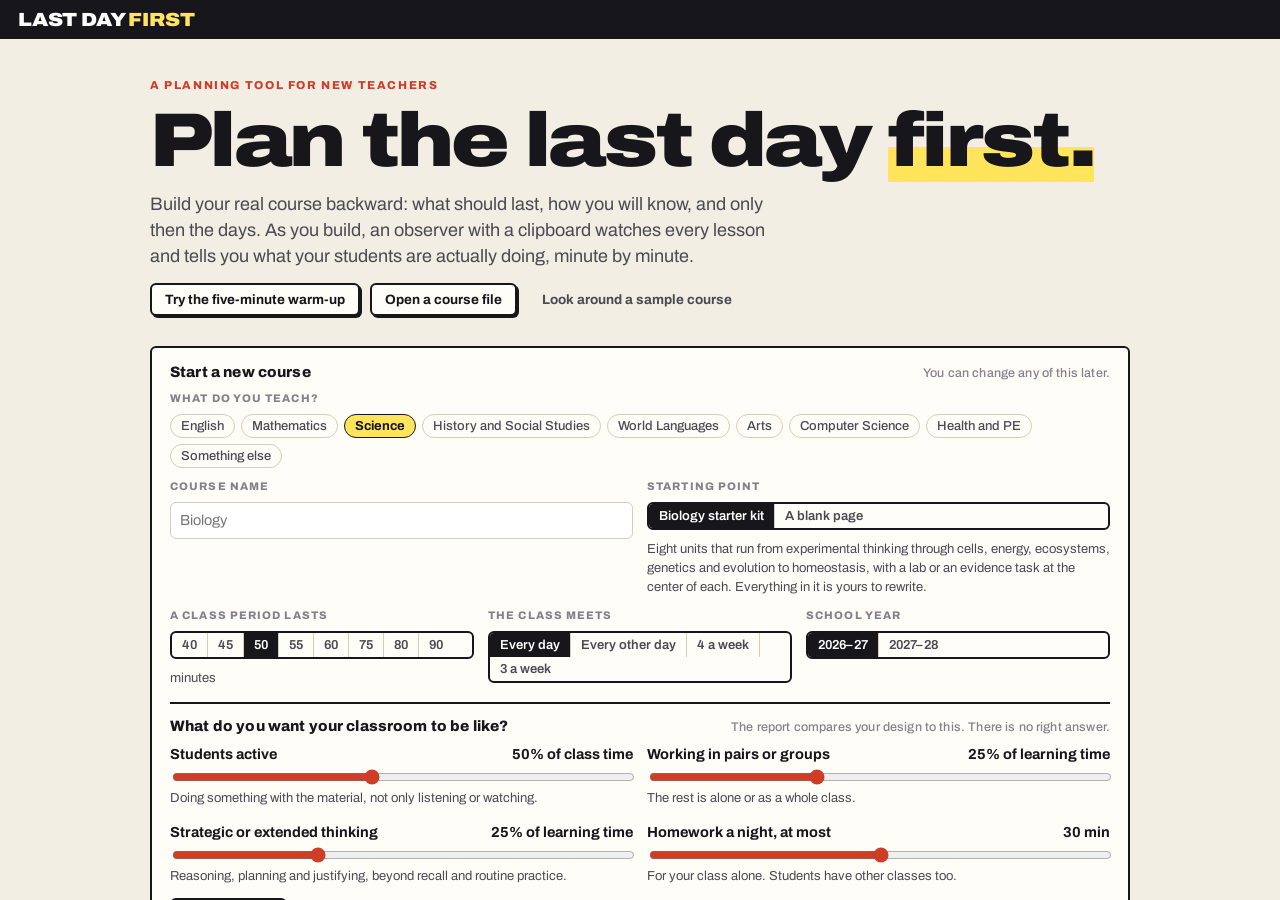
==== docs/index.html @ c1f0e1fc "Last Day First: a backward-design planning tool with a live classroom observer Eight chapters build " ====
<!doctype html>
<html lang="en">
<head>
<meta charset="utf-8">
<meta name="viewport" content="width=device-width,initial-scale=1">
<title>Last Day First</title>
<meta name="description" content="Design a course backward and watch a simulated class live through it. A planning tool for new teachers.">
<link rel="preconnect" href="https://fonts.googleapis.com">
<link rel="preconnect" href="https://fonts.gstatic.com" crossorigin>
<link rel="stylesheet" href="https://fonts.googleapis.com/css2?family=Archivo:wdth,wght@62..125,400..900&family=Caveat:wght@500;700&display=swap">
<style>
/* Look: a teacher's desk. Cream paper, black ink, a red pen for the mentor and for problems, a yellow highlighter for what is selected.
   The label borrows the heavy rules of a food label. Activity colors are fixed everywhere (see FAMILIES in 10-codes.js). */
:root {
  --paper: #f3eee3; --card: #fffdf8; --sunk: #e9e2d3; --ink: #17171b; --ink2: #4b4a52; --ink3: #85818a; --line: #d6cdbb; --line2: #17171b;
  --red: #cf3d27; --hi: #ffe45c; --good: #2e7d4f; --warn: #a86a00; --bad: #c2331f; --blue: #2d62ad;
  --f-ui: 'Archivo', 'Helvetica Neue', Arial, sans-serif; --f-hand: 'Caveat', 'Segoe Print', 'Comic Sans MS', cursive;
  --shadow: 0 1px 0 rgba(23, 23, 27, .08), 0 10px 30px rgba(23, 23, 27, .10); --r: 6px;
  color-scheme: light;
}
* { box-sizing: border-box }
html, body { height: 100%; margin: 0 }
body { background: var(--paper); color: var(--ink); font: 400 14.5px/1.45 var(--f-ui); -webkit-font-smoothing: antialiased; overflow: hidden }
button { font: inherit; color: inherit; background: none; border: 0; padding: 0; cursor: pointer; text-align: inherit }
input, textarea, select { font: inherit; color: inherit }
h1, h2, h3, h4, p { margin: 0 }
[hidden] { display: none !important }
:focus-visible { outline: 2.5px solid var(--blue); outline-offset: 2px }
::selection { background: var(--hi) }

/* ---------- shell ---------- */
.app { height: 100%; display: grid; grid-template-rows: auto auto minmax(0, 1fr) }
.top { display: flex; align-items: center; gap: 16px; padding: 10px 18px; background: var(--ink); color: #fff }
.word { font: 900 19px/1 var(--f-ui); font-stretch: 112%; letter-spacing: -.01em; text-transform: uppercase; white-space: nowrap }
.word i { font-style: normal; color: var(--hi) }
.top .title { flex: 1; min-width: 0; font: 600 15px var(--f-ui); background: transparent; border: 0; color: #fff; border-bottom: 1.5px dashed rgba(255, 255, 255, .35); padding: 3px 2px }
.top .title:focus { outline: none; border-bottom-color: var(--hi) }
.top .btn { border-color: rgba(255, 255, 255, .55); color: #fff; background: transparent; box-shadow: none }
.top .btn:hover { background: rgba(255, 255, 255, .14) }
.nav { display: flex; gap: 0; padding: 0 12px; background: var(--card); border-bottom: 2px solid var(--line2); overflow-x: auto; scrollbar-width: none }
.nav::-webkit-scrollbar { display: none }
.nav button { display: flex; align-items: center; gap: 8px; padding: 10px 14px 9px; font: 700 13px var(--f-ui); letter-spacing: .02em; color: var(--ink2); border-bottom: 4px solid transparent; white-space: nowrap }
.nav button:hover { color: var(--ink) }
.nav button[aria-current="true"] { color: var(--ink); border-bottom-color: var(--red) }
.nav .n { width: 22px; height: 22px; border-radius: 50%; display: grid; place-items: center; font: 800 11.5px var(--f-ui); border: 2px solid var(--ink3); color: var(--ink3) }
.nav .some .n { border-color: var(--warn); color: var(--warn) }
.nav .done .n { border-color: var(--good); background: var(--good); color: #fff }
.nav .cnt { min-width: 18px; height: 18px; padding: 0 5px; border-radius: 9px; background: var(--red); color: #fff; font: 800 11px/18px var(--f-ui); text-align: center }
.body { display: grid; grid-template-columns: minmax(0, 1fr) 320px; min-height: 0 }
.body.wide { grid-template-columns: minmax(0, 1fr) }
.main { overflow-y: auto; padding: 22px 26px 60px; min-width: 0 }
.side { overflow-y: auto; border-left: 2px solid var(--line2); background: var(--card); padding: 18px 18px 40px; display: grid; gap: 18px; align-content: start }

/* ---------- pieces every workspace uses ---------- */
.ws { display: grid; gap: 20px; max-width: 1180px }
.ws-head { display: grid; gap: 4px }
.ws-head h1 { font: 900 30px/1.05 var(--f-ui); font-stretch: 110%; letter-spacing: -.02em }
.ws-head p { color: var(--ink2); max-width: 70ch; font-size: 15px }
.eyebrow { font: 800 11.5px var(--f-ui); letter-spacing: .14em; text-transform: uppercase; color: var(--red) }
.panel { background: var(--card); border: 2px solid var(--line2); border-radius: var(--r); padding: 16px 18px; display: grid; gap: 12px; align-content: start; min-width: 0 }
.panel > h2, .sec-h { font: 800 15px var(--f-ui); letter-spacing: .01em; display: flex; align-items: baseline; justify-content: space-between; gap: 10px }
.panel > h2 small, .sec-h small { font: 500 12.5px var(--f-ui); color: var(--ink3) }
.card { background: var(--card); border: 1.5px solid var(--line); border-radius: var(--r); padding: 12px 14px; display: grid; gap: 8px; min-width: 0 }
.card.sel { border-color: var(--line2); box-shadow: 4px 4px 0 var(--hi) }
.row { display: flex; align-items: center; gap: 10px; min-width: 0 }
.row.between { justify-content: space-between }
.row.wrap { flex-wrap: wrap }
.grow { flex: 1; min-width: 0 }
.grid2 { display: grid; grid-template-columns: repeat(2, minmax(0, 1fr)); gap: 14px }
.grid3 { display: grid; grid-template-columns: repeat(3, minmax(0, 1fr)); gap: 14px }
.stack { display: grid; gap: 10px; min-width: 0; align-content: start }
.lbl { font: 800 11px var(--f-ui); letter-spacing: .1em; text-transform: uppercase; color: var(--ink3) }
.hint { color: var(--ink2); font-size: 13px }
.num { font-variant-numeric: tabular-nums; font-weight: 700 }
.rule { height: 2px; background: var(--line2); border: 0; margin: 2px 0 }
.btn { display: inline-flex; align-items: center; justify-content: center; gap: 6px; padding: 7px 13px; border: 2px solid var(--line2); border-radius: var(--r); background: var(--card); font: 700 13.5px var(--f-ui); white-space: nowrap; box-shadow: 2px 2px 0 var(--line2) }
.btn:hover:not(:disabled) { background: var(--hi) }
.btn:active:not(:disabled) { transform: translate(2px, 2px); box-shadow: none }
.btn:disabled { opacity: .4; cursor: not-allowed; box-shadow: none }
.btn.pri { background: var(--ink); color: #fff } .btn.pri:hover:not(:disabled) { background: var(--red) }
.btn.sm { padding: 3px 9px; font-size: 12.5px; border-width: 1.5px; box-shadow: 1.5px 1.5px 0 var(--line2) }
.btn.ghost { border-color: transparent; box-shadow: none; background: transparent; color: var(--ink2) } .btn.ghost:hover:not(:disabled) { background: var(--sunk); color: var(--ink) }
.btn.danger:hover:not(:disabled) { background: var(--bad); color: #fff }
.seg { display: inline-flex; flex-wrap: wrap; border: 2px solid var(--line2); border-radius: var(--r); overflow: hidden; background: var(--card) }
.seg button { padding: 5px 10px; font: 600 13px var(--f-ui); border-right: 1.5px solid var(--line); color: var(--ink2) }
.seg button:last-child { border-right: 0 }
.seg button:hover { background: var(--sunk) }
.seg button[aria-pressed="true"] { background: var(--ink); color: #fff }
.chips { display: flex; flex-wrap: wrap; gap: 6px }
.chip { padding: 4px 10px; border: 1.5px solid var(--line); border-radius: 999px; font: 500 13px var(--f-ui); color: var(--ink2); background: var(--card); max-width: 100%; text-align: left }
.chip:hover { border-color: var(--line2) }
.chip.on, .chip[aria-pressed="true"] { background: var(--hi); border-color: var(--line2); color: var(--ink); font-weight: 700 }
.tag { display: inline-flex; align-items: center; padding: 1px 7px; border-radius: 3px; font: 800 10.5px var(--f-ui); letter-spacing: .08em; text-transform: uppercase; border: 1.5px solid currentColor; color: var(--ink3); white-space: nowrap }
.tag.good { color: var(--good) } .tag.warn { color: var(--warn) } .tag.bad { color: var(--bad) } .tag.ink { color: var(--ink) }
.field, .area, .pick { width: 100%; min-width: 0; padding: 7px 9px; border: 1.5px solid var(--line); border-radius: var(--r); background: #fff }
.field:focus, .area:focus, .pick:focus { outline: none; border-color: var(--line2); box-shadow: 3px 3px 0 var(--hi) }
.area { resize: vertical; min-height: 62px; line-height: 1.4 }
.field.big { font: 800 20px var(--f-ui); border: 0; border-bottom: 2px solid var(--line2); border-radius: 0; background: transparent; padding: 4px 0 }
.step { display: inline-flex; align-items: center; border: 2px solid var(--line2); border-radius: var(--r); overflow: hidden; background: var(--card) }
.step button { width: 28px; height: 30px; display: grid; place-items: center; font: 800 16px var(--f-ui) }
.step button:hover { background: var(--hi) }
.step input { width: 46px; height: 30px; text-align: center; border: 0; border-left: 1.5px solid var(--line); border-right: 1.5px solid var(--line); font: 800 14px var(--f-ui); background: #fff; -moz-appearance: textfield }
.step input::-webkit-outer-spin-button, .step input::-webkit-inner-spin-button { -webkit-appearance: none }
input[type="range"] { accent-color: var(--red); width: 100% }
.empty { border: 2px dashed var(--line); border-radius: var(--r); padding: 22px; display: grid; gap: 10px; justify-items: start; color: var(--ink2) }
.x { width: 26px; height: 26px; border-radius: 4px; display: grid; place-items: center; font-size: 17px; color: var(--ink3); flex: none }
.x:hover { background: var(--bad); color: #fff }
.dot { width: 10px; height: 10px; border-radius: 50%; display: inline-block; flex: none }

/* The mentor writes in the margin, in red pen. */
.mentor { display: grid; gap: 8px; padding: 2px 0 0 14px; border-left: 3px solid var(--red) }
.mentor b { font: 800 11px var(--f-ui); letter-spacing: .12em; text-transform: uppercase; color: var(--red) }
.mentor p { font: 500 19px/1.25 var(--f-hand); color: #a12c1a }
.finding { display: grid; gap: 2px; padding: 9px 0; border-top: 1.5px solid var(--line); width: 100%; text-align: left }
.finding:hover { background: var(--sunk) }
.finding b { font-weight: 700; font-size: 13.5px }
.finding span { font-size: 12.5px; color: var(--ink2) }
.finding.s2 b::before { content: "\25CF "; color: var(--bad) } .finding.s1 b::before { content: "\25CF "; color: var(--warn) } .finding.s0 b::before { content: "\25CB "; color: var(--ink3) }
.toasts { position: fixed; left: 50%; bottom: 22px; transform: translateX(-50%); display: grid; gap: 8px; z-index: 50; pointer-events: none }
.toast { padding: 9px 16px; background: var(--ink); color: #fff; border-radius: var(--r); font-weight: 600; box-shadow: var(--shadow); animation: rise .2s ease-out }
.scrim { position: fixed; inset: 0; background: rgba(23, 23, 27, .55); display: grid; place-items: center; z-index: 40; padding: 16px }
.modal { width: min(720px, 100%); max-height: 100%; overflow-y: auto; background: var(--card); border: 2.5px solid var(--line2); border-radius: var(--r); box-shadow: 8px 8px 0 var(--ink); padding: 22px 24px; display: grid; gap: 14px }
.modal h2 { font: 900 24px/1.1 var(--f-ui); font-stretch: 110%; letter-spacing: -.01em }
.modal .foot { display: flex; justify-content: flex-end; gap: 10px; flex-wrap: wrap }
@keyframes rise { from { opacity: 0; transform: translateY(8px) } }
@media (prefers-reduced-motion: reduce) { * { animation: none !important; transition: none !important } }

/* ---------- the Learning Facts label ---------- */
.lf { background: #fff; color: #000; border: 2.5px solid #000; padding: 8px 10px 9px; font: 400 12.5px/1.3 var(--f-ui); display: grid; gap: 0; min-width: 0 }
.lf-title { font: 900 30px/1 var(--f-ui); font-stretch: 100%; letter-spacing: -.02em }
.lf-name { font-weight: 700; font-size: 13.5px; margin-top: 2px; overflow-wrap: anywhere }
.lf-serv { font-size: 12.5px }
.lf-bar { height: 10px; background: #000; margin: 5px 0 4px } .lf-bar.mid { height: 5px } .lf-bar.thin { height: 1.5px }
.lf-row { display: flex; justify-content: space-between; gap: 10px; padding: 2.5px 0; border-bottom: 1px solid #000 }
.lf-row i, .lf-head i, .lf-note i { font-style: normal; font-weight: 400; color: #555 }
.lf-row.bad b { color: var(--bad) } .lf-row.warn b { color: var(--warn) }
.lf-head { display: grid; grid-template-columns: 1fr 44px 46px; font-weight: 800; padding: 2px 0; border-bottom: 1px solid #000 }
.lf-head span:nth-child(n+2), .lf-fam span:nth-child(n+2), .lf-int span:nth-child(n+2) { text-align: right; font-variant-numeric: tabular-nums }
.lf-fam { position: relative; display: grid; grid-template-columns: 1fr 44px 46px; padding: 2.5px 0 4.5px; border-bottom: 1px solid #000 }
.lf-fam span:first-child { display: flex; align-items: center; gap: 6px; font-weight: 600 }
.lf-fam span i { width: 9px; height: 9px; display: inline-block; flex: none }
.lf-fam span:nth-child(3) { font-weight: 800 }
.lf-fam em { position: absolute; left: 0; bottom: 0; height: 2.5px }
.lf-fam.zero { color: #9a9a9a } .lf-fam.zero span i { opacity: .35 }
.lf-stack { display: flex; height: 13px; border: 1.5px solid #000; margin: 2px 0 4px }
.lf-stack i { display: block; height: 100% }
.lf-mix { display: flex; flex-wrap: wrap; gap: 2px 10px; padding-bottom: 4px; border-bottom: 1px solid #000 }
.lf-mix span { display: inline-flex; align-items: center; gap: 4px } .lf-mix i { width: 8px; height: 8px; display: inline-block }
.lf-note { padding: 3px 0; border-bottom: 1px solid #000 }
.lf-note b:first-child { font-weight: 800; margin-right: 4px }
.lf-int { display: grid; grid-template-columns: 1fr 62px 58px; padding: 2.5px 0; border-bottom: 1px solid #000; font-weight: 600 }
.lf-head:has(+ .lf-int) { grid-template-columns: 1fr 62px 58px }
.lf-int span:nth-child(3) { font-weight: 900 }
.lf-int.ok span:nth-child(3)::after { content: " \2713"; color: var(--good) } .lf-int.gap span:nth-child(3) { color: var(--bad) }
.lf-foot { font-size: 11px; color: #444; padding-top: 5px; line-height: 1.3 }
.lf-empty { padding: 14px 0; color: #555 }

@media (max-width: 1100px) { .body { grid-template-columns: minmax(0, 1fr) } .side { display: none } .grid3 { grid-template-columns: repeat(2, minmax(0, 1fr)) } }
@media (max-width: 700px) { .main { padding: 16px 14px 60px } .grid2, .grid3 { grid-template-columns: minmax(0, 1fr) } .top { flex-wrap: wrap; gap: 8px } .ws-head h1 { font-size: 24px } }

.start { max-width: 980px; margin: 0 auto; gap: 26px }
.hero { display: grid; gap: 14px; padding: 18px 0 4px }
.hero h1 { font: 900 clamp(40px, 7vw, 76px)/.95 var(--f-ui); font-stretch: 118%; letter-spacing: -.035em }
.hero h1 i { font-style: normal; background: linear-gradient(transparent 58%, var(--hi) 58%) }
.hero p { font-size: 18px; line-height: 1.45; color: var(--ink2); max-width: 62ch }
.fine { max-width: 80ch }

.ws.lessons { max-width: none }
.lgrid { display: grid; grid-template-columns: 236px minmax(0, 1fr) 372px; gap: 22px; align-items: start }
.lessons-list { display: grid; gap: 12px; position: sticky; top: 0 }
.lcard { text-align: left; gap: 6px; padding: 9px 11px }
.lcard:hover { border-color: var(--line2) }
.mini { display: flex; height: 9px; border: 1.5px solid var(--line2); background: var(--card); overflow: hidden }
.mini i { display: block; height: 100% }
.addl summary { list-style: none; display: inline-flex; cursor: pointer } .addl summary::-webkit-details-marker { display: none }
.addl .card { text-align: left; gap: 2px } .addl .card:hover { border-color: var(--line2); background: var(--hi) }
.editor { gap: 14px }
.strip { position: relative; display: flex; height: 74px; border: 2.5px solid var(--line2); border-radius: var(--r); background: var(--card); overflow: visible }
.blk { height: 100%; min-width: 0; border-right: 2px solid var(--line2); display: grid; align-content: space-between; padding: 6px 7px; color: #fff; text-align: left; overflow: hidden; position: relative }
.blk b { font: 800 12.5px/1.1 var(--f-ui); overflow: hidden; display: -webkit-box; -webkit-line-clamp: 2; -webkit-box-orient: vertical; text-shadow: 0 1px 0 rgba(0, 0, 0, .25) }
.blk i { font: 900 15px/1 var(--f-ui); font-style: normal; text-shadow: 0 1px 0 rgba(0, 0, 0, .25) }
.blk:hover { filter: brightness(1.1) }
.blk.sel { outline: 4px solid var(--hi); outline-offset: -4px; box-shadow: inset 0 0 0 2px var(--ink) }
.blk.over { background: repeating-linear-gradient(135deg, #cfc8b8 0 6px, #e9e2d3 6px 12px); padding: 0 }
.blk.spare { background: repeating-linear-gradient(90deg, transparent 0 7px, var(--line) 7px 8px); border-right: 0; padding: 0 }
.bell { position: absolute; top: -9px; bottom: -9px; width: 0; border-left: 3px dashed var(--red); pointer-events: none }
.bell i { position: absolute; top: -13px; left: -14px; font: 800 10px var(--f-ui); font-style: normal; letter-spacing: .08em; text-transform: uppercase; color: var(--red) }
.head { position: absolute; top: -6px; bottom: -6px; width: 3px; background: var(--ink); left: 0; pointer-events: none; box-shadow: 0 0 0 2px var(--hi) }
.ruler { position: relative; height: 16px; margin-top: 3px }
.ruler span { position: absolute; transform: translateX(-50%); font: 600 10.5px var(--f-ui); color: var(--ink3); font-variant-numeric: tabular-nums }
.insp h2 .dot { width: 12px; height: 12px; margin-right: 4px }
.insp details > summary, .pal details > summary { cursor: pointer; font: 700 12.5px var(--f-ui); color: var(--ink2) }
.palrow { display: grid; grid-template-columns: 150px minmax(0, 1fr); gap: 10px; align-items: start; padding: 6px 0; border-top: 1.5px solid var(--line) }
.palrow .lbl { padding-top: 6px }
.pal .chip { display: inline-flex; align-items: center; gap: 6px; font-size: 12.5px; padding: 3px 9px }
.observer { position: sticky; top: 0; gap: 10px }
.room { border: 2.5px solid var(--line2); border-radius: var(--r); overflow: hidden; background: #fbf8f0 }
.room canvas { display: block; width: 100%; height: auto }
.roomcap { padding: 6px 10px; border-top: 2px solid var(--line2); background: var(--ink); color: #fff; font-size: 12.5px; min-height: 46px; display: grid; gap: 1px }
.roomcap span { color: #d9d4c7; font-size: 12px }
.legend { display: flex; flex-wrap: wrap; gap: 3px 12px; font-size: 12px; color: var(--ink2) }
.legend span { display: inline-flex; align-items: center; gap: 5px }
@media (max-width: 1250px) { .lgrid { grid-template-columns: 210px minmax(0, 1fr) } .observer { grid-column: 1 / -1; position: static; grid-template-columns: minmax(0, 1fr) minmax(0, 1fr); align-items: start } .observer .room { grid-row: span 3 } }
@media (max-width: 800px) { .lgrid { grid-template-columns: minmax(0, 1fr) } .lessons-list { position: static } .observer { grid-template-columns: minmax(0, 1fr) } .palrow { grid-template-columns: minmax(0, 1fr) } }

/* Goals: the aim, three columns of goals, the web of ideas, the sorting game. */
.gl-narrow { display: none }
.gl-aim { border-width: 3px }
.gl-aimh { font: 900 20px/1.1 var(--f-ui); font-stretch: 108%; letter-spacing: -.01em }
.gl-lead { font: 700 16px var(--f-ui); color: var(--ink); border-left: 5px solid var(--hi); padding: 2px 0 2px 10px }
.gl-aim .area { font-size: 16px; min-height: 84px }
.gl-h2 { font: 900 20px/1.1 var(--f-ui); font-stretch: 108%; letter-spacing: -.01em }
.gl-cols { display: grid; grid-template-columns: repeat(3, minmax(0, 1fr)); gap: 16px; align-items: start }
.gl-col { display: grid; gap: 12px; align-content: start; min-width: 0; padding-top: 10px; border-top: 6px solid var(--ink) }
.gl-col.important { border-top-width: 4px; padding-top: 12px }
.gl-col.familiar { border-top-width: 2px; border-top-color: var(--ink3); padding-top: 14px }
.gl-col header { display: grid; gap: 3px }
.gl-col h3 { font: 900 20px/1.1 var(--f-ui); font-stretch: 108%; display: flex; align-items: baseline; gap: 8px }
.gl-col h3 b { font: 800 13px var(--f-ui); background: var(--ink); color: #fff; padding: 1px 8px; border-radius: 999px }
.gl-col.familiar h3 b { background: var(--ink3) }
.gl-nudge { font-size: 13px; font-weight: 600; color: var(--warn); border-left: 3px solid var(--warn); padding-left: 8px; margin-top: 4px }
.gl-goal { background: var(--card); border: 1.5px solid var(--line); border-radius: var(--r); padding: 10px 12px 10px; display: grid; gap: 9px; min-width: 0 }
.gl-goal:focus-within { border-color: var(--line2) }
.gl-goal.sel { border-color: var(--line2); box-shadow: 4px 4px 0 var(--hi) }
.gl-goal .area { min-height: 66px; font-size: 14px }
.gl-goal .seg button { padding: 4px 8px; font-size: 12.5px }
.gl-two { display: grid; grid-template-columns: repeat(2, minmax(0, 1fr)); gap: 8px }
.gl-foot { display: flex; flex-wrap: wrap; align-items: center; gap: 6px; padding-top: 8px; border-top: 1.5px solid var(--line) }
.gl-foot .lbl { margin-right: 2px }
.gl-del { margin-left: auto }
.gl-add { justify-self: start }

.gl-web .gl-legend { display: flex; flex-wrap: wrap; gap: 4px 18px; font-size: 13px; color: var(--ink2) }
.gl-legend span { display: inline-flex; align-items: center; gap: 7px }
.gl-legend .k { display: inline-block; border-radius: 50% }
.gl-legend .k.l { width: 18px; height: 18px; background: var(--ink) }
.gl-legend .k.i { width: 13px; height: 13px; border: 2px solid var(--ink); background: var(--card) }
.gl-legend .k.f { width: 8px; height: 8px; background: #a8a39a }
.gl-webwrap { overflow-x: auto; border: 2px solid var(--line2); border-radius: var(--r); background: var(--card) }
.gl-svg { display: block; max-width: none }
.gl-colbg { fill: rgba(23, 23, 27, .035) } .gl-colbg.alt { fill: rgba(23, 23, 27, .075) }
.gl-colh { font: 800 11px var(--f-ui); letter-spacing: .07em; fill: var(--ink) }
.gl-colc { font: 500 11px var(--f-ui); fill: var(--ink3) }
.gl-edge { fill: none; stroke: var(--ink3); stroke-width: 1.4; opacity: .75 }
.gl-edge.on { stroke: var(--ink); stroke-width: 2.8; opacity: 1 }
.has-sel .gl-edge:not(.on) { opacity: .22 }
.gl-dot { cursor: pointer; outline: none }
.gl-hit { fill: transparent }
.gl-dot:hover .gl-hit, .gl-dot:focus-visible .gl-hit { fill: rgba(255, 228, 92, .45) }
.gl-ring { fill: var(--hi); stroke: var(--ink); stroke-width: 2 }
.gl-dot.lasting .gl-c { fill: var(--ink); stroke: var(--ink); stroke-width: 2 }
.gl-dot.important .gl-c { fill: var(--card); stroke: var(--ink); stroke-width: 2.2 }
.gl-dot.familiar .gl-c { fill: #a8a39a; stroke: #a8a39a; stroke-width: 1 }
.gl-lbl { font: 500 11.5px var(--f-ui); fill: var(--ink2); paint-order: stroke; stroke: var(--card); stroke-width: 4px; stroke-linejoin: round }
.gl-dot.lasting .gl-lbl { font-weight: 800; fill: var(--ink) }
.gl-dot.sel .gl-lbl { font-weight: 800; fill: var(--ink) }
.gl-info { display: grid; gap: 8px; justify-items: start; padding: 10px 12px; border-left: 5px solid var(--hi); background: var(--card) }
.gl-info p { max-width: 80ch }

.gl-q { font: 800 22px/1.25 var(--f-ui); padding: 6px 0 6px 14px; border-left: 6px solid var(--hi) }
.gl-choices { display: grid; grid-template-columns: repeat(3, minmax(0, 1fr)); gap: 10px }
.gl-choice { display: grid; gap: 4px; align-content: start; text-align: left; padding: 12px 14px; border: 2px solid var(--line2); border-radius: var(--r); background: var(--card); box-shadow: 2px 2px 0 var(--line2) }
.gl-choice b { font: 900 16px var(--f-ui) }
.gl-choice span { font-size: 12.5px; color: var(--ink2) }
.gl-choice:hover:not(:disabled) { background: var(--hi) }
.gl-choice:disabled { cursor: default; box-shadow: none }
.gl-choice.right { background: var(--good); color: #fff } .gl-choice.right span { color: #fff }
.gl-choice.wrong { background: var(--bad); color: #fff } .gl-choice.wrong span { color: #fff }
.gl-choice.dim { opacity: .45 }
.gl-fb { padding: 10px 12px; border: 2px solid var(--line2); background: var(--card); font-size: 15px }
.gl-fb.ok { border-left: 8px solid var(--good) } .gl-fb.no { border-left: 8px solid var(--bad) }
.gl-advice { font: 700 18px/1.35 var(--f-ui) }
.gl-prog { display: flex; gap: 4px }
.gl-prog i { flex: 1; height: 8px; border: 1.5px solid var(--line2); background: var(--card) }
.gl-prog i.now { background: var(--hi) } .gl-prog i.ok { background: var(--good) } .gl-prog i.no { background: var(--bad) }

@media (max-width: 1100px) { .gl-narrow { display: block } }
@media (max-width: 1000px) { .gl-cols { grid-template-columns: minmax(0, 1fr) } }
@media (max-width: 700px) { .gl-choices { grid-template-columns: minmax(0, 1fr) } .gl-two { grid-template-columns: minmax(0, 1fr) } .gl-q { font-size: 19px } }
.gl-goal .area { field-sizing: content; max-height: 260px }
.gl-web { grid-template-columns: minmax(0, 1fr) }
.gl-edge { opacity: .55 }

/* Sequence: the day budget bar, units as wide cards, the tray of unplaced goals. */
.sq-narrow { display: none }
.sq-stats { display: flex; flex-wrap: wrap; align-items: flex-end; gap: 10px 34px }
.sq-stats > div { display: grid; gap: 0 }
.sq-stats b { font: 900 34px/1 var(--f-ui); font-stretch: 108%; letter-spacing: -.02em }
.sq-stats b.bad { color: var(--bad) } .sq-stats b.warn { color: var(--warn) } .sq-stats b.good { color: var(--good) }
.sq-bar { position: relative; display: flex; height: 62px; margin-top: 14px; border: 2.5px solid var(--line2); border-radius: var(--r); background: var(--card); overflow: visible }
.sq-seg { min-width: 3px; display: grid; align-content: space-between; padding: 5px 7px; overflow: hidden; border-right: 2px solid var(--paper); color: #fff; position: relative }
.sq-seg.s0 { background: var(--ink) } .sq-seg.s1 { background: #4b4a52 }
.sq-seg b { font: 900 14px/1 var(--f-ui) }
.sq-seg span { font: 700 11.5px/1.15 var(--f-ui); white-space: nowrap; overflow: hidden; text-overflow: ellipsis }
.sq-seg i { position: absolute; right: 6px; top: 5px; font: 800 12px/1 var(--f-ui); font-style: normal; color: var(--hi) }
.sq-seg.spare { background: repeating-linear-gradient(90deg, transparent 0 7px, var(--line) 7px 8px); color: var(--ink2); border-right: 0; align-content: center }
.sq-seg.spare span { font-weight: 800; letter-spacing: .08em; text-transform: uppercase; text-align: center }
.sq-over { position: absolute; top: 0; bottom: 0; background: repeating-linear-gradient(135deg, rgba(207, 61, 39, .9) 0 5px, rgba(207, 61, 39, .25) 5px 10px); pointer-events: none; mix-blend-mode: normal; opacity: .75 }
.sq-last { position: absolute; top: -8px; bottom: -8px; width: 0; border-left: 3px dashed var(--red); pointer-events: none }
.sq-last i { position: absolute; top: -15px; right: 4px; white-space: nowrap; font: 800 10px var(--f-ui); font-style: normal; letter-spacing: .08em; text-transform: uppercase; color: var(--red) }
.sq-stats + .sq-bar { margin-top: 26px }
.sq-words { max-width: 80ch; margin-top: 6px; font-size: 15px }
.sq-cut { display: grid; gap: 6px; padding: 10px 12px; border-left: 5px solid var(--red); background: var(--paper) }
.sq-cut .chip i { font-style: normal; color: var(--ink3); margin-left: 4px }
.sq-units { display: grid; gap: 18px }
.sq-unit { background: var(--card); border: 2.5px solid var(--line2); border-radius: var(--r); display: grid; min-width: 0 }
.sq-uhead { display: flex; flex-wrap: wrap; align-items: center; gap: 10px 16px; padding: 12px 16px; border-bottom: 2px solid var(--line2) }
.sq-n { width: 38px; height: 38px; display: grid; place-items: center; background: var(--ink); color: var(--hi); font: 900 22px var(--f-ui); flex: none }
.sq-uhead .field.big { min-width: 180px; flex: 1 1 240px }
.sq-days { display: flex; align-items: center; gap: 8px }
.sq-tools { display: flex; flex-wrap: wrap; gap: 4px }
.sq-body { display: grid; grid-template-columns: repeat(2, minmax(0, 1fr)); gap: 22px; padding: 14px 16px }
.sq-grp { display: grid; gap: 5px; justify-items: start }
.sq-src { display: grid; grid-template-columns: repeat(2, minmax(0, 1fr)); gap: 22px; padding: 14px 16px; border-top: 1.5px solid var(--line); background: var(--paper) }
.sq-hrs { font-size: 14px }
.sq-trayl { display: grid; gap: 0 }
.sq-tg { display: grid; grid-template-columns: auto minmax(0, 1fr) minmax(150px, 230px); align-items: center; gap: 12px; padding: 8px 0; border-top: 1.5px solid var(--line) }
.sq-tgt { min-width: 0; overflow-wrap: anywhere }
.sq-tot { display: flex; flex-wrap: wrap; gap: 14px 40px; align-items: flex-start }
.sq-big { display: block; font: 900 30px/1.1 var(--f-ui); font-stretch: 108%; letter-spacing: -.02em }
.sq-by { list-style: none; margin: 0; padding: 0; min-width: 280px; flex: 1 1 280px; max-width: 460px }
.sq-by li { display: flex; justify-content: space-between; gap: 14px; padding: 4px 0; border-bottom: 1.5px solid var(--line) }
.sq-by i { font-style: normal; color: var(--ink3); font-size: 12.5px }
@media (max-width: 1100px) { .sq-narrow { display: block } }
@media (max-width: 900px) { .sq-body, .sq-src { grid-template-columns: minmax(0, 1fr) } .sq-tg { grid-template-columns: minmax(0, 1fr); gap: 6px } }
.sq-tg .tag { justify-self: start }

/* Evidence workspace. Classes are prefixed ev- so nothing else is touched. */
.ws.ev { max-width: 1100px }
.ev-h { font: 800 16px var(--f-ui); display: flex; flex-wrap: wrap; align-items: baseline; gap: 4px 12px }
.ev-h small { font: 500 12.5px var(--f-ui) }
.ev-units { display: flex; flex-wrap: wrap; gap: 8px }
.ev-unit { display: grid; gap: 4px; justify-items: start; padding: 8px 11px; border: 2px solid var(--line); border-radius: var(--r); background: var(--card); text-align: left; min-width: 150px; max-width: 220px }
.ev-unit:hover { border-color: var(--line2) }
.ev-unit.on { border-color: var(--line2); box-shadow: 4px 4px 0 var(--hi) }
.ev-unit b { font-size: 13.5px }
.ev-goals { display: grid }
.ev-goal { display: flex; align-items: center; gap: 10px; padding: 8px 0; border-top: 1.5px solid var(--line) }
.ev-goal:first-child { border-top: 0 }
.ev-goal b { font-weight: 700 }
.ev-mark { font-size: 18px; width: 22px; text-align: center; flex: none; color: var(--ink) }
.ev-goal.none .ev-mark { color: var(--bad) }
.ev-goal.none { background: repeating-linear-gradient(135deg, transparent 0 8px, rgba(207, 61, 39, .06) 8px 16px) }
.ev-card { gap: 12px }
.ev-major { border: 2px solid var(--line2); padding: 14px 16px }
.ev-major .field.big { font-size: 18px }
.ev-minor { padding: 8px 12px }
.ev-minor.sel { box-shadow: 4px 4px 0 var(--hi) }
.ev-toggle { display: flex; align-items: baseline; gap: 10px; min-width: 0; flex-wrap: wrap; padding: 3px 0 }
.ev-caret { width: 12px; font-size: 12px; color: var(--ink3) }
.ev-verdicts { display: grid; gap: 6px; padding: 9px 12px; background: var(--paper); border-left: 4px solid var(--line2) }
.ev-v { display: grid; grid-template-columns: 56px auto minmax(0, 1fr); gap: 10px; align-items: center; font-size: 13.5px }
.ev-fields { display: grid; grid-template-columns: repeat(2, minmax(0, 1fr)); gap: 14px 22px; align-items: start }
.ev-wide { grid-column: 1 / -1 }
.ev-real { padding-top: 10px; border-top: 1.5px dashed var(--line) }
.ev-gridwrap { overflow-x: auto }
.ev-grid { border-collapse: collapse; width: 100%; font-size: 13px }
.ev-grid th, .ev-grid td { border: 1.5px solid var(--line); padding: 0; text-align: center }
.ev-grid thead th { vertical-align: bottom; background: var(--paper); padding: 6px 6px; min-width: 96px; max-width: 140px; font-weight: 700 }
.ev-col { display: grid; gap: 2px; font-size: 12px; line-height: 1.2 }
.ev-col i { font: 800 10px var(--f-ui); font-style: normal; letter-spacing: .1em; text-transform: uppercase; color: var(--ink3) }
.ev-grid th.g { text-align: left; padding: 6px 9px; min-width: 220px; font-weight: 600; background: var(--card) }
.ev-grid thead th.g { background: var(--paper) }
.ev-grid tr.none th.g { background: #f8e3dd; box-shadow: inset 4px 0 0 var(--red) }
.ev-cell { width: 100%; height: 36px; font-size: 16px; color: var(--ink) }
.ev-cell:hover { background: var(--hi) }
.ev-cell.on { background: var(--hi); font-weight: 900 }
.ev-bar { display: flex; height: 22px; border: 2px solid var(--line2); border-radius: var(--r); overflow: hidden }
.ev-bar i { display: block; height: 100%; border-right: 2px solid var(--card) }
.ev-bar i:last-child { border-right: 0 }
.ev-course { display: grid; grid-template-columns: minmax(0, 1.6fr) minmax(0, 1fr); gap: 24px }
.ev-big { font: 900 32px/1 var(--f-ui) }
.ev-big b { font-weight: 900 }
@media (max-width: 900px) { .ev-fields, .ev-course { grid-template-columns: minmax(0, 1fr) } .ev-v { grid-template-columns: minmax(0, 1fr); gap: 3px } .ev-grid th.g { min-width: 150px } }
.ev-fields .stack { justify-items: start; align-content: start }
.ev-fields .stack .field { width: 100% }

/* Homework workspace. Classes are prefixed hwv- so nothing else is touched. */
.ws.hwv { max-width: 1100px }
.hwv-chart { display: grid; gap: 4px }
.hwv-plot { position: relative; height: 200px; margin-left: 34px; border-left: 2px solid var(--line2); border-bottom: 2.5px solid var(--line2) }
.hwv-axis { position: absolute; inset: 0; pointer-events: none }
.hwv-gl { position: absolute; left: 0; right: 0; border-top: 1px solid var(--line) }
.hwv-gl span { position: absolute; left: -36px; top: -8px; width: 30px; text-align: right; font: 600 10.5px var(--f-ui); color: var(--ink3) }
.hwv-limit { position: absolute; left: 0; right: 0; border-top: 2.5px dashed var(--red); pointer-events: none; z-index: 2 }
.hwv-limit span { position: absolute; right: 0; bottom: 2px; padding: 1px 6px; background: var(--card); font: 800 11px var(--f-ui); letter-spacing: .06em; text-transform: uppercase; color: var(--red) }
.hwv-bars { position: absolute; inset: 0; display: flex; gap: 8px }
.hwv-grp { display: flex; gap: 2px; min-width: 0 }
.hwv-col { flex: 1; min-width: 0; height: 100%; display: flex; align-items: flex-end; justify-content: center; position: relative }
.hwv-col i { display: block; width: 100%; max-width: 26px; border: 1.5px solid var(--ink); border-bottom: 0 }
.hwv-col i.over { border-top: 4px solid var(--red) }
.hwv-col:hover { background: var(--hi) }
.hwv-col.none s { display: block; width: 100%; max-width: 26px; height: 0 }
.hwv-col.empty { background: repeating-linear-gradient(90deg, transparent 0 3px, rgba(0, 0, 0, .03) 3px 4px) }
.hwv-labs { display: flex; gap: 8px; margin-left: 34px }
.hwv-lab { min-width: 0; border-left: 2px solid var(--line2); padding: 2px 0 0 5px; font: 700 11px var(--f-ui); color: var(--ink2); overflow: hidden }
.hwv-lab span { display: block; white-space: nowrap; overflow: hidden; text-overflow: ellipsis }
.hwv-figs { display: grid; grid-template-columns: repeat(4, minmax(0, 1fr)); gap: 0; border: 2px solid var(--line2) }
.hwv-fig { padding: 10px 14px; border-right: 2px solid var(--line2); display: grid; gap: 2px; align-content: start }
.hwv-fig:last-child { border-right: 0 }
.hwv-fig b { font: 900 34px/1 var(--f-ui); letter-spacing: -.02em }
.hwv-fig b small { font: 700 14px var(--f-ui); color: var(--ink3); letter-spacing: 0 }
.hwv-fig span { font-size: 13px; color: var(--ink2) }
.hwv-fig.warn b { color: var(--red) }
.hwv-splits { display: grid; grid-template-columns: repeat(2, minmax(0, 1fr)); gap: 16px 28px }
.hwv-split { display: flex; height: 18px; border: 2px solid var(--line2) }
.hwv-split i { display: block; height: 100%; border-right: 1.5px solid var(--card) }
.hwv-split i:last-child { border-right: 0 }
.hwv-keys { display: flex; flex-wrap: wrap; gap: 2px 14px; font-size: 12.5px; color: var(--ink2) }
.hwv-keys span { display: inline-flex; align-items: center; gap: 5px }
.hwv-keys i { width: 9px; height: 9px; display: inline-block; border: 1px solid var(--ink) }
.hwv-list { display: grid }
.hwv-uh { padding: 12px 0 4px; border-bottom: 2px solid var(--line2) }
.hwv-uh:first-child { padding-top: 0 }
.hwv-row { display: grid; grid-template-columns: minmax(150px, 1.2fr) auto minmax(0, 1.6fr) auto; gap: 8px 14px; align-items: center; padding: 9px 0; border-bottom: 1.5px solid var(--line) }
.hwv-t { display: grid; min-width: 0 }
.hwv-t b { overflow-wrap: anywhere }
.hwv-ctl { display: inline-flex; align-items: center; gap: 6px }
.hwv-no { grid-column: 2 / 4 }
.hwv-end { display: inline-flex; gap: 6px; justify-content: flex-end; flex-wrap: wrap }
.hwv-est-in { max-width: 460px }
.hwv-est-out { display: block; font-size: 16px; padding: 10px 12px; background: var(--hi); border: 2px solid var(--line2) }
.hwv-est-out b { font-size: 22px }
.hwv-est-out .hint { color: var(--ink); display: block; margin-top: 4px }
.hwv-res ul { margin: 0; padding-left: 20px; display: grid; gap: 6px; max-width: 80ch }
@media (max-width: 1100px) { .hwv-row { grid-template-columns: minmax(0, 1fr) auto } .hwv-row .seg { grid-column: 1 / -1 } .hwv-no { grid-column: auto } .hwv-end { grid-column: 1 / -1; justify-content: flex-start } }
@media (max-width: 900px) { .hwv-figs { grid-template-columns: repeat(2, minmax(0, 1fr)) } .hwv-fig:nth-child(2) { border-right: 0 } .hwv-fig:nth-child(-n+2) { border-bottom: 2px solid var(--line2) } .hwv-splits { grid-template-columns: minmax(0, 1fr) } }
.hwv-figs { margin-bottom: 16px }
.hwv-labs { margin-top: 6px }
.hwv-chart .legend { margin-top: 8px }

/* Pacing guide */
.cal-set { display: grid; grid-template-columns: repeat(4, minmax(0, 1fr)); gap: 14px 18px; align-items: start }
.cal-set .wide2 { grid-column: span 2 }
.cal-set input[type="date"] { max-width: 190px }
.cal-stats { display: grid; grid-template-columns: repeat(4, minmax(0, 1fr)); border: 2.5px solid var(--line2); background: var(--card) }
.cal-stat { padding: 14px 18px 14px; border-right: 2px solid var(--line2); display: grid; gap: 2px; align-content: start }
.cal-stat:last-child { border-right: 0 }
.cal-stat b { font: 900 54px/1 var(--f-ui); font-stretch: 105%; letter-spacing: -.03em }
.cal-stat span { font: 600 13.5px/1.3 var(--f-ui); color: var(--ink) }
.cal-stat small { font: 400 12px/1.3 var(--f-ui); color: var(--ink2) }
.cal-stat.good b { color: var(--good) } .cal-stat.warn b { color: var(--warn) }
.cal-stat.bad { background: var(--hi) } .cal-stat.bad b { color: var(--bad) }
.cal-months { display: grid; grid-template-columns: repeat(auto-fill, minmax(190px, 1fr)); gap: 20px 22px }
.cal-m h3 { font: 800 14px var(--f-ui); border-bottom: 2.5px solid var(--line2); padding-bottom: 3px; margin-bottom: 5px }
.cal-m h3 small { font-weight: 500; color: var(--ink3) }
.cal-g { display: grid; grid-template-columns: repeat(5, minmax(0, 1fr)); gap: 3px }
.cal-g > b { font: 800 10px var(--f-ui); color: var(--ink3); text-align: center; letter-spacing: .06em }
.cal-d { height: 28px; display: grid; place-items: center; position: relative; font: 700 11.5px var(--f-ui); border-radius: 2px; font-variant-numeric: tabular-nums }
.cal-d.gap { visibility: hidden }
.cal-d.out { color: var(--line) }
.cal-d.u { color: #fff; text-shadow: 0 1px 0 rgba(0, 0, 0, .25) }
.cal-d.u:hover, .cal-d.buf:hover, .cal-d.none:hover, .cal-d.off:hover { outline: 3px solid var(--ink); outline-offset: 1px; z-index: 1 }
.cal-d.off, .cal-sw.off { background: repeating-linear-gradient(135deg, #bdb6a6 0 3px, #e9e2d3 3px 6px); color: var(--ink2) }
.cal-d.buf, .cal-sw.buf { border: 1.5px dashed var(--ink); background: var(--card); color: var(--ink) }
.cal-d.none, .cal-sw.none { background: transparent; border: 1px solid var(--line); color: var(--ink3); font-weight: 500 }
.cal-mk { position: absolute; right: 2px; bottom: 2px; width: 6px; height: 6px; border-radius: 50%; background: #fff; border: 1.5px solid var(--ink); display: block }
.cal-legend { list-style: none; margin: 0; padding: 0; display: grid; gap: 0 }
.cal-legend li { display: grid; grid-template-columns: 18px minmax(0, 1.6fr) minmax(0, 1fr) 70px auto; gap: 12px; align-items: center; padding: 7px 0; border-top: 1.5px solid var(--line) }
.cal-legend b { font-weight: 700; overflow-wrap: anywhere } .cal-legend span { color: var(--ink2); font-size: 13px }
.cal-sw { width: 18px; height: 18px; border: 1.5px solid var(--ink); display: inline-block; position: relative; flex: none; border-radius: 2px }
.cal-sw.u { background: var(--ink3) }
.cal-keys { list-style: none; margin: 4px 0 0; padding: 0; display: flex; flex-wrap: wrap; gap: 8px 22px; font-size: 12.5px; color: var(--ink2) }
.cal-keys li { display: inline-flex; align-items: center; gap: 7px }
@media (max-width: 1100px) { .cal-set { grid-template-columns: repeat(2, minmax(0, 1fr)) } .cal-stats { grid-template-columns: repeat(2, minmax(0, 1fr)) } .cal-stat:nth-child(2) { border-right: 0 } .cal-stat:nth-child(-n+2) { border-bottom: 2px solid var(--line2) } }
@media (max-width: 800px) { .cal-set { grid-template-columns: minmax(0, 1fr) } .cal-set .wide2 { grid-column: auto } .cal-legend li { grid-template-columns: 18px minmax(0, 1fr) auto; } .cal-legend li span:nth-of-type(1) { grid-column: 2 } .cal-stat b { font-size: 42px } }

/* Syllabus: form on the left, the document on a sheet of paper on the right. */
.ws.syl { max-width: none }
.syl-grid { display: grid; grid-template-columns: minmax(0, 5fr) minmax(0, 6fr); gap: 24px; align-items: start }
.syl-form { gap: 18px }
.syl-w { display: grid; grid-template-columns: minmax(0, 1fr) auto 54px; gap: 12px; align-items: center; padding: 6px 0; border-top: 1.5px solid var(--line) }
.syl-w span:first-child { display: grid; gap: 1px } .syl-w small { color: var(--ink2); font-size: 12px }
.syl-tot { font-size: 22px } .syl-tot.ok { color: var(--good) } .syl-tot.off { color: var(--bad) }
.syl-cmpbox { display: grid; gap: 6px; border-top: 2px solid var(--line2); padding-top: 10px }
.syl-cmp { margin: 0; padding-left: 18px; display: grid; gap: 4px; font-size: 13.5px }
.syl-quote { border-left: 4px solid var(--hi); background: #fffbe6; padding: 7px 10px; font-size: 13.5px; color: var(--ink) }
.syl-side { display: grid; gap: 10px; position: sticky; top: 0; align-self: start; min-width: 0 }
.syl-sheet { background: #fff; border: 1.5px solid var(--line2); box-shadow: 6px 6px 0 var(--ink); padding: 34px 38px; max-height: calc(100vh - 220px); overflow-y: auto; min-width: 0 }
.syl-doc { font: 400 14px/1.5 Georgia, 'Times New Roman', serif; color: #000; min-width: 0; overflow-wrap: anywhere }
.syl-doc h1, .syl-doc h2, .syl-doc h3, .syl-doc th, .syl-doc .sub { font-family: Helvetica, Arial, sans-serif }
.syl-doc h1 { font-size: 26px; line-height: 1.1; letter-spacing: -.01em; margin: 0 0 6px; border-bottom: 3px solid #000; padding-bottom: 6px }
.syl-doc h2 { font-size: 16px; margin: 20px 0 6px; border-bottom: 1px solid #000; padding-bottom: 2px }
.syl-doc h3 { font-size: 13.5px; margin: 10px 0 2px }
.syl-doc p { margin: 4px 0 8px }
.syl-doc .sub { color: #333; margin: 0 0 10px }
.syl-doc ul, .syl-doc ol { margin: 4px 0 10px; padding-left: 22px }
.syl-doc li { margin: 2px 0 }
.syl-doc table { border-collapse: collapse; width: 100%; margin: 8px 0 12px; font-size: 13px }
.syl-doc th, .syl-doc td { border: 1px solid #000; padding: 4px 7px; text-align: left; vertical-align: top }
.syl-doc th { background: #e6e6e6 }
.syl-doc table.weights { width: 70% } .syl-doc table.weights td { text-align: right }
.syl-doc tr.wt th, .syl-doc tr.wt td { font-weight: 700; border-top: 3px double #000 }
.syl-doc dt { font: 700 13px Helvetica, Arial, sans-serif; margin-top: 4px } .syl-doc dd { margin: 0 0 0 16px }
.syl-doc .muted { color: #555; font-size: 12px }
@media (max-width: 1100px) { .syl-grid { grid-template-columns: minmax(0, 1fr) } .syl-side { position: static } .syl-sheet { max-height: none } }
@media (max-width: 800px) { .syl-sheet { padding: 20px 18px } .syl-w { grid-template-columns: minmax(0, 1fr) auto } .syl-w .hint { display: none } }

.report { max-width: 1240px }
.gradegrid { display: grid; grid-template-columns: repeat(6, minmax(0, 1fr)); border: 2px solid var(--line2); border-radius: var(--r); overflow: hidden }
.gradebox { display: grid; gap: 3px; padding: 12px 12px 13px; border-right: 1.5px solid var(--line); align-content: start; text-align: left; background: var(--card) }
.gradebox:last-child { border-right: 0 } .gradebox:hover { background: var(--hi) }
.gradebox b { font: 900 46px/1 var(--f-ui); font-stretch: 110%; letter-spacing: -.03em }
.gradebox b.good { color: var(--good) } .gradebox b.bad { color: var(--bad) } .gradebox b.na { color: var(--ink3) }
.gradebox .hint { font-size: 12px; line-height: 1.3 }
.fpwrap { display: grid; grid-template-columns: minmax(180px, 300px) minmax(0, 1fr); gap: 20px; align-items: center }
.fp { width: 100%; height: auto; display: block }
.fpread { font: 600 17px/1.35 var(--f-ui) }
.labels { align-items: start }
.webwrap { overflow-x: auto; border: 2px solid var(--line2); border-radius: var(--r); background: #fbf8f0 }
.web { display: block; width: 100%; height: auto }
.webcol { font: 700 11px var(--f-ui); fill: var(--ink2) }
.weblink { stroke: #cfc8b8; stroke-width: 1; stroke-dasharray: 2 5 } .weblink.partial { stroke: #6b6a70; stroke-width: 1.8; stroke-dasharray: 6 4 } .weblink.strong { stroke: #17171b; stroke-width: 2.8; stroke-dasharray: none }
.webdot circle { stroke: #17171b; stroke-width: 2 } .webdot text { font: 800 10px var(--f-ui); fill: var(--ink2) }
.webdot.strong circle { fill: #17171b } .webdot.partial circle { fill: #9a979c } .webdot.faint circle { fill: #e9e2d3 } .webdot.none circle { fill: #fbf8f0; stroke-dasharray: 3 3; stroke: #85818a }
.wkey { width: 12px; height: 12px; border-radius: 50%; border: 2px solid #17171b; display: inline-block } .wkey.strong { background: #17171b } .wkey.partial { background: #9a979c } .wkey.faint { background: #e9e2d3 } .wkey.none { background: #fbf8f0; border-style: dashed; border-color: #85818a }
.simnote { padding: 7px 11px; border-left: 4px solid var(--red); background: var(--card); font-size: 13.5px }
.assume { margin: 8px 0 0; padding-left: 20px; color: var(--ink2); font-size: 13px; display: grid; gap: 4px }
.report details > summary { cursor: pointer; font: 700 12.5px var(--f-ui); color: var(--ink2) }
.tbl { width: 100%; border-collapse: collapse; font-size: 13px }
.tbl th { text-align: left; font: 800 10.5px var(--f-ui); letter-spacing: .08em; text-transform: uppercase; color: var(--ink3); padding: 5px 8px 5px 0; border-bottom: 2px solid var(--line2) }
.tbl td { padding: 6px 8px 6px 0; border-bottom: 1.5px solid var(--line); font-variant-numeric: tabular-nums }
.tbl tr.now td { background: var(--hi) }
.scrollx { overflow-x: auto }
.doclist { display: grid; grid-template-columns: repeat(auto-fill, minmax(210px, 1fr)); gap: 10px }
.doclist .card { text-align: left; gap: 3px } .doclist .card:hover { border-color: var(--line2); background: var(--hi) }
.bans { display: grid; grid-template-columns: repeat(auto-fill, minmax(150px, 1fr)); gap: 8px }
.ban { display: grid; gap: 2px; padding: 9px 10px 16px; background: var(--sunk); color: var(--ink3); clip-path: polygon(0 0, 100% 0, 100% 100%, 50% calc(100% - 10px), 0 100%); align-content: start }
.ban b { font: 900 13px/1.1 var(--f-ui); text-transform: uppercase; letter-spacing: .02em } .ban span { font-size: 11.5px; line-height: 1.25 }
.ban.won { background: var(--ink); color: #fff; box-shadow: inset 0 5px 0 var(--hi) } .ban.won span { color: #d9d4c7 }
.warm { display: grid; grid-template-columns: minmax(0, 1.4fr) minmax(0, 1fr); gap: 22px; padding: 16px 18px; background: var(--ink); color: #fff; border-radius: var(--r); align-items: center }
.warm h2 { font: 900 24px/1.1 var(--f-ui); font-stretch: 110% } .warm p { color: #d9d4c7; max-width: 62ch } .warm .eyebrow { color: var(--hi) }
.task { display: flex; gap: 10px; align-items: flex-start; font-weight: 600; font-size: 13.5px; padding: 3px 0 }
.task i { flex: none; width: 20px; height: 20px; border: 2px solid #fff; border-radius: 3px; display: grid; place-items: center; font-style: normal; font-weight: 900; color: var(--ink) }
.task.done { color: var(--hi) } .task.done i { background: var(--hi); border-color: var(--hi) }
@media (max-width: 1000px) { .gradegrid { grid-template-columns: repeat(3, minmax(0, 1fr)) } .gradebox { border-bottom: 1.5px solid var(--line) } .fpwrap, .warm { grid-template-columns: minmax(0, 1fr) } }

</style>
</head>
<body>
<div class="app" id="app">
  <header class="top" id="top"></header>
  <nav class="nav" id="nav" aria-label="Chapters"></nav>
  <div class="body" id="body"><main class="main" id="main"></main><aside class="side" id="side" aria-label="Notes and checks"></aside></div>
</div>
<div id="modal"></div>
<div class="toasts" id="toasts" aria-live="polite"></div>
<input type="file" id="file" accept=".json,application/json" hidden>
<script>
(function () {
'use strict';
/* Small helpers shared by everything. No document, no window. */
const clamp = (x, a, b) => (x < a ? a : x > b ? b : x);
const sum = (a) => { let s = 0; for (const x of a) s += x; return s; };
const esc = (s) => String(s == null ? '' : s).replace(/[&<>"']/g, (c) => ({ '&': '&amp;', '<': '&lt;', '>': '&gt;', '"': '&quot;', "'": '&#39;' }[c]));
const clone = (o) => JSON.parse(JSON.stringify(o));
const pctOf = (part, whole) => (whole > 0 ? Math.round(100 * part / whole) : 0);
const mins = (m) => { const r = Math.round(m); return r >= 90 ? (r / 60).toFixed(1).replace('.0', '') + ' hr' : r + ' min'; };
const plural = (n, one, many) => n + ' ' + (n === 1 ? one : many || one + 's');
const addInto = (a, b, k) => { for (const key in b) a[key] = (a[key] || 0) + b[key] * (k == null ? 1 : k); return a; };
/* Stateless hash, 0..1. Anything that should look random but stay the same each time uses this. */
function hash(a, b, c) {
  let h = Math.imul(a | 0, 374761393) ^ Math.imul(b | 0, 668265263) ^ Math.imul((c | 0) + 101, 2147483629);
  h = Math.imul(h ^ (h >>> 13), 1274126177); h ^= h >>> 16;
  return (h >>> 0) / 4294967296;
}
const DAY_MS = 86400000;
const isoOf = (d) => d.getFullYear() + '-' + String(d.getMonth() + 1).padStart(2, '0') + '-' + String(d.getDate()).padStart(2, '0');
const dateOf = (iso) => { const p = iso.split('-').map(Number); return new Date(p[0], p[1] - 1, p[2]); };
const MONTH_NAMES = ['January', 'February', 'March', 'April', 'May', 'June', 'July', 'August', 'September', 'October', 'November', 'December'];
const niceDate = (iso) => { const d = dateOf(iso); return MONTH_NAMES[d.getMonth()].slice(0, 3) + ' ' + d.getDate(); };

/* The vocabulary: what an observer could record, and the classroom moves a teacher plans with.
   The eighteen codes are a synthesis of published observation instruments (COPUS, Stallings, ICAP, Laurillard); see research/01. */

/* What a student is doing at a given minute. icap: P receiving, A working with it, C creating, I building with others, N neither. */
const CODES = {
  listen: { name: 'Listening to the teacher', fam: 'take', icap: 'P' },
  watch: { name: 'Watching a demonstration or video', fam: 'take', icap: 'P' },
  read: { name: 'Reading', fam: 'read', icap: 'A' },
  notes: { name: 'Taking notes', fam: 'notes', icap: 'A' },
  practice: { name: 'Practising alone', fam: 'practice', icap: 'A' },
  skill: { name: 'Physical or performance practice', fam: 'practice', icap: 'A' },
  speak: { name: 'Speaking practice with a partner', fam: 'practice', icap: 'I' },
  make: { name: 'Writing or making something', fam: 'make', icap: 'C' },
  lab: { name: 'Hands-on investigation', fam: 'make', icap: 'C' },
  project: { name: 'Group project work', fam: 'make', icap: 'I' },
  qa: { name: 'Answering or asking in whole class', fam: 'talk', icap: 'C' },
  discuss: { name: 'Whole-class discussion', fam: 'talk', icap: 'I' },
  pair: { name: 'Talking with a partner or group', fam: 'talk', icap: 'I' },
  present: { name: 'Presenting or performing', fam: 'show', icap: 'C' },
  assess: { name: 'Being assessed', fam: 'show', icap: 'A' },
  revise: { name: 'Using feedback to revise', fam: 'revise', icap: 'C' },
  admin: { name: 'Setting up, moving, packing up', fam: 'over', icap: 'N' },
  wait: { name: 'Waiting', fam: 'over', icap: 'N' },
};
/* The nine lines of the label, in order. Colors are fixed so a strip, a classroom and a fingerprint all read the same way. */
const FAMILIES = [
  { id: 'take', name: 'Listening and watching', short: 'Listening', color: '#62748e' },
  { id: 'read', name: 'Reading', short: 'Reading', color: '#8b6bb5' },
  { id: 'notes', name: 'Taking notes', short: 'Notes', color: '#b3895a' },
  { id: 'practice', name: 'Practising', short: 'Practising', color: '#2a9086' },
  { id: 'make', name: 'Making and investigating', short: 'Making', color: '#e08a24' },
  { id: 'talk', name: 'Discussing', short: 'Discussing', color: '#d4527b' },
  { id: 'show', name: 'Presenting and being assessed', short: 'Showing', color: '#2d62ad' },
  { id: 'revise', name: 'Using feedback', short: 'Feedback', color: '#5c9c3c' },
  { id: 'over', name: 'Setup, moving, waiting', short: 'Overhead', color: '#b9b2a3' },
];
const FAMILY_BY = {}; FAMILIES.forEach((f) => (FAMILY_BY[f.id] = f));
const ICAP = [['P', 'Taking it in'], ['A', 'Working with it'], ['C', 'Creating'], ['I', 'Building with others'], ['N', 'Neither']];
const THINKERS = [['teacher', 'The teacher'], ['shared', 'Shared'], ['together', 'Students together'], ['alone', 'Each student']];
const GROUPINGS = [['alone', 'Alone'], ['pair', 'Pairs'], ['group', 'Groups'], ['class', 'Whole class']];
/* Purpose of a block or goal: take in something new, make sense of it, or use it somewhere new. */
const PURPOSES = [['A', 'Take in', 'New knowledge or a new skill is introduced.'], ['M', 'Make meaning', 'Students work out why, compare, explain or connect.'], ['T', 'Transfer', 'Students use it on their own in a situation they have not seen.'], ['N', 'Routine', 'Not aimed at a goal.']];
/* Thinking level, after Webb's Depth of Knowledge. */
const LEVELS = [[1, 'Recall', 'Remember a fact, term or procedure.'], [2, 'Skill or concept', 'Apply a procedure, organize, compare, explain how.'], [3, 'Strategic thinking', 'Reason, plan, justify with evidence; more than one sound answer.'], [4, 'Extended thinking', 'Investigate, connect and create over time.']];
const LEVEL_NAME = { 1: 'Recall', 2: 'Skill or concept', 3: 'Strategic thinking', 4: 'Extended thinking' };

/* Goals. */
const GOAL_KINDS = [['understanding', 'Understanding', 'A big idea students should still hold years later.'], ['knowledge', 'Knowledge', 'Facts, terms and concepts students should know.'], ['skill', 'Skill', 'Something students should be able to do.']];
const PRIORITIES = [['lasting', 'Lasting', 'Worth understanding for life. The heart of the course.'], ['important', 'Important', 'Needed to reach the lasting ideas.'], ['familiar', 'Worth meeting', 'Good to have seen. First to go when time is short.']];

/* Assessments (methods and targets after Stiggins and Chappuis; see research/02). */
const METHODS = [['selected', 'Selected response', 'Multiple choice, matching, true or false, fill in the blank.'], ['written', 'Written response', 'Short answer, explanation, essay.'], ['performance', 'Performance', 'A product or a performance judged against criteria.'], ['personal', 'Personal communication', 'Conference, oral exam, questioning, observation with notes.']];
const TARGETS = [['knowledge', 'Knowledge'], ['reasoning', 'Reasoning'], ['skill', 'Skill'], ['product', 'Product']];
const FEEDBACKS = [['none', 'None'], ['score', 'A score'], ['rubric', 'A marked rubric'], ['comments', 'Written comments'], ['conference', 'A conversation']];
const RUBRICS = [['none', 'No rubric'], ['holistic', 'Holistic'], ['analytic', 'Analytic'], ['single', 'Single-point']];

/* Homework. */
const HW_PURPOSES = [['practice', 'Practice', 'More of what was taught today.'], ['review', 'Review', 'Bring back something from earlier units.'], ['prepare', 'Prepare', 'Get ready for the next class.'], ['extend', 'Extend', 'Take the idea further or somewhere new.'], ['finish', 'Finish', 'Complete what was started in class.']];
const HW_KINDS = [['problems', 'Problems or exercises'], ['reading', 'Reading'], ['writing', 'Writing'], ['watch', 'Watch or listen'], ['project', 'Project work'], ['study', 'Study']];
const HW_FEEDBACK = [['none', 'None'], ['check', 'Checked for completion'], ['discussed', 'Gone over in class'], ['scored', 'Scored'], ['comments', 'Written comments']];
const HW_GRADING = [['no', 'Not graded'], ['completion', 'Graded for completion'], ['accuracy', 'Graded for accuracy']];

/* Curriculum source for a unit, with a rough cost in your own preparation hours per class day. */
const SOURCES = [['adopt', 'Adopt the textbook', 0.4, 'Fastest. Fit to your goals depends on the book.'], ['curate', 'Curate from several sources', 1.0, 'Good fit if you choose well. Takes searching and trimming.'], ['borrow', 'Borrow a colleague’s unit', 0.6, 'Tested in this building. Built for their goals, so check the fit.'], ['build', 'Build it yourself', 2.0, 'Exactly yours. Costs the most hours by far.']];

const SUBJECTS = [['english', 'English'], ['math', 'Mathematics'], ['science', 'Science'], ['history', 'History and Social Studies'], ['language', 'World Languages'], ['arts', 'Arts'], ['cs', 'Computer Science'], ['health', 'Health and PE'], ['other', 'Something else']];

/* ---------- classroom moves ---------- */
/* mix: share of student time in each code. g grouping, th who is doing the thinking, pu purpose, lv thinking level,
   show: share of the time students are showing what they know, fb: feedback on that (none, later, now),
   talk: share of the time a typical student is speaking, setup: minutes lost getting into it, arr: room arrangement,
   retr: students pull earlier learning from memory, think: listeners must prepare an answer too.
   sw: switches a teacher can flip; each option patches the fields above. The first option is the default. */
const MOVE_GROUPS = [['teach', 'Teacher-led'], ['ask', 'Questions and discussion'], ['practice', 'Practice'], ['readwrite', 'Reading and writing'], ['make', 'Making and investigating'], ['show', 'Showing and feedback'], ['routine', 'Routines']];
const mx = (s) => { const o = {}; s.split(',').forEach((p) => { const a = p.split(':'); o[a[0]] = +a[1]; }); return o; };
const MOVES = [
  { id: 'lecture', grp: 'teach', name: 'Lecture', does: 'You explain; students listen and take notes.', mix: mx('listen:.8,notes:.2'), g: 'class', th: 'teacher', pu: 'A', lv: 1, arr: 'rows',
    sw: [{ id: 'checks', label: 'Checks along the way', opts: [{ id: 'none', label: 'Straight through' }, { id: 'pause', label: 'Stop every few minutes for a question to a partner', mix: mx('listen:.6,notes:.15,pair:.2,qa:.05'), talk: 0.1, th: 'shared', show: 0.05 }] }] },
  { id: 'mini', grp: 'teach', name: 'Mini-lesson', does: 'A short, focused explanation of one idea.', mix: mx('listen:.75,notes:.25'), g: 'class', th: 'teacher', pu: 'A', lv: 1, arr: 'rows' },
  { id: 'worked', grp: 'teach', name: 'Worked example', does: 'You think aloud through a problem while students follow.', mix: mx('listen:.6,notes:.4'), g: 'class', th: 'teacher', pu: 'A', lv: 2, arr: 'rows',
    sw: [{ id: 'fade', label: 'Who finishes it', opts: [{ id: 'you', label: 'You work every step' }, { id: 'they', label: 'Students complete the last steps', mix: mx('listen:.4,notes:.2,practice:.4'), th: 'shared', show: 0.2, fb: 'now' }] }] },
  { id: 'demo', grp: 'teach', name: 'Demonstration', does: 'You show a phenomenon, a technique or a process.', mix: mx('watch:.9,notes:.1'), g: 'class', th: 'teacher', pu: 'A', lv: 1, arr: 'front',
    sw: [{ id: 'predict', label: 'Before you start', opts: [{ id: 'show', label: 'Just show it' }, { id: 'predict', label: 'Students predict and explain first', mix: mx('watch:.55,pair:.25,notes:.2'), pu: 'M', lv: 2, talk: 0.12, th: 'shared', show: 0.1 }] }] },
  { id: 'video', grp: 'teach', name: 'Video or audio', does: 'Students watch or listen to a recording.', mix: mx('watch:1'), g: 'class', th: 'teacher', pu: 'A', lv: 1, arr: 'rows', setup: 1,
    sw: [{ id: 'task', label: 'While it plays', opts: [{ id: 'none', label: 'Just watch' }, { id: 'task', label: 'A viewing task to complete', mix: mx('watch:.7,notes:.3') }] }] },
  { id: 'readaloud', grp: 'teach', name: 'Read-aloud', does: 'You read a text aloud to the class.', mix: mx('listen:1'), g: 'class', th: 'teacher', pu: 'A', lv: 1, arr: 'rows',
    sw: [{ id: 'follow', label: 'Students', opts: [{ id: 'listen', label: 'Listen' }, { id: 'annotate', label: 'Follow along and annotate', mix: mx('listen:.5,read:.3,notes:.2'), lv: 2 }] }] },
  { id: 'directions', grp: 'teach', name: 'Giving directions', does: 'You explain what happens next and how.', mix: mx('listen:1'), g: 'class', th: 'teacher', pu: 'N', lv: 1, arr: 'rows' },

  { id: 'qa', grp: 'ask', name: 'Whole-class questions', does: 'You ask; students answer one at a time.', mix: mx('listen:.9,qa:.1'), g: 'class', th: 'shared', pu: 'A', lv: 2, arr: 'rows', talk: 0.03, show: 0.1, fb: 'now',
    sw: [{ id: 'who', label: 'Who answers', opts: [{ id: 'volunteers', label: 'Volunteers' }, { id: 'cold', label: 'Anyone may be called on, after think time', mix: mx('listen:.8,qa:.2'), talk: 0.05, show: 0.2, think: true }, { id: 'all', label: 'Everyone responds (whiteboards, polls, cards)', mix: mx('qa:.6,listen:.4'), talk: 0.03, show: 0.6, think: true }] }] },
  { id: 'tps', grp: 'ask', name: 'Think-pair-share', does: 'Think alone, talk to a partner, then share out.', mix: mx('notes:.2,pair:.5,listen:.3'), g: 'pair', th: 'together', pu: 'M', lv: 2, arr: 'pairs', talk: 0.25, setup: 0.5, show: 0.1 },
  { id: 'turn', grp: 'ask', name: 'Turn and talk', does: 'A quick exchange with the person beside you.', mix: mx('pair:1'), g: 'pair', th: 'together', pu: 'M', lv: 2, arr: 'pairs', talk: 0.5 },
  { id: 'seminar', grp: 'ask', name: 'Seminar discussion', does: 'Students discuss a text or question with each other, in a circle.', mix: mx('discuss:1'), g: 'class', th: 'together', pu: 'M', lv: 3, arr: 'circle', talk: 0.06, setup: 2, show: 0.1,
    sw: [{ id: 'prep', label: 'Students arrive with', opts: [{ id: 'none', label: 'Nothing required' }, { id: 'notes', label: 'Written questions or notes to speak from', show: 0.3, talk: 0.07 }] }] },
  { id: 'debate', grp: 'ask', name: 'Structured debate', does: 'Teams prepare and argue assigned positions.', mix: mx('discuss:.55,pair:.45'), g: 'group', th: 'together', pu: 'M', lv: 3, arr: 'groups', talk: 0.12, setup: 2, show: 0.2 },
  { id: 'simulate', grp: 'ask', name: 'Simulation or role-play', does: 'Students take roles and act out a situation.', mix: mx('discuss:.5,pair:.3,listen:.2'), g: 'group', th: 'together', pu: 'M', lv: 3, arr: 'free', talk: 0.15, setup: 3 },

  { id: 'retrieval', grp: 'practice', name: 'Retrieval warm-up', does: 'A few questions from memory on earlier material. Low stakes.', mix: mx('practice:1'), g: 'alone', th: 'alone', pu: 'A', lv: 1, arr: 'rows', show: 0.8, fb: 'now', retr: true },
  { id: 'guided', grp: 'practice', name: 'Guided practice', does: 'The class works examples together, with you steering.', mix: mx('practice:.6,qa:.2,listen:.2'), g: 'class', th: 'shared', pu: 'A', lv: 2, arr: 'rows', talk: 0.04, show: 0.3, fb: 'now' },
  { id: 'indep', grp: 'practice', name: 'Independent practice', does: 'Each student works problems or exercises alone.', mix: mx('practice:1'), g: 'alone', th: 'alone', pu: 'A', lv: 2, arr: 'rows', show: 0.2, fb: 'later',
    sw: [{ id: 'fb', label: 'Feedback during', opts: [{ id: 'later', label: 'Collected and returned later' }, { id: 'circulate', label: 'You circulate and respond', show: 0.4, fb: 'now' }, { id: 'key', label: 'Answers available to self-check', show: 0.4, fb: 'now' }] }] },
  { id: 'partner', grp: 'practice', name: 'Partner practice', does: 'Pairs work exercises and check each other.', mix: mx('practice:.6,pair:.4'), g: 'pair', th: 'together', pu: 'A', lv: 2, arr: 'pairs', talk: 0.3, setup: 1, show: 0.3, fb: 'now' },
  { id: 'stations', grp: 'practice', name: 'Station rotation', does: 'Groups rotate through several short tasks.', mix: mx('practice:.5,pair:.2,lab:.2,admin:.1'), g: 'group', th: 'together', pu: 'A', lv: 2, arr: 'stations', talk: 0.15, setup: 3 },
  { id: 'drill', grp: 'practice', name: 'Speaking drill', does: 'Pairs practise speaking in a set pattern.', mix: mx('speak:1'), g: 'pair', th: 'together', pu: 'A', lv: 1, arr: 'pairs', talk: 0.45, setup: 0.5, show: 0.2, fb: 'now' },
  { id: 'skillp', grp: 'practice', name: 'Skill practice', does: 'Repetition of a physical, musical or technical skill.', mix: mx('skill:.9,wait:.1'), g: 'alone', th: 'alone', pu: 'A', lv: 1, arr: 'free', setup: 2, show: 0.3, fb: 'now' },
  { id: 'game', grp: 'practice', name: 'Review game', does: 'Teams compete to answer questions on earlier material.', mix: mx('qa:.4,listen:.35,pair:.25'), g: 'group', th: 'shared', pu: 'A', lv: 1, arr: 'groups', talk: 0.08, setup: 2, show: 0.3, fb: 'now', retr: true },

  { id: 'sread', grp: 'readwrite', name: 'Silent reading', does: 'Students read on their own.', mix: mx('read:1'), g: 'alone', th: 'alone', pu: 'A', lv: 1, arr: 'rows',
    sw: [{ id: 'task', label: 'With', opts: [{ id: 'none', label: 'No task' }, { id: 'task', label: 'A purpose question or annotation task', mix: mx('read:.75,notes:.25'), lv: 2 }] }] },
  { id: 'closeread', grp: 'readwrite', name: 'Close reading in pairs', does: 'Pairs work slowly through a short, hard passage.', mix: mx('read:.5,pair:.5'), g: 'pair', th: 'together', pu: 'M', lv: 3, arr: 'pairs', talk: 0.22, setup: 1 },
  { id: 'quickwrite', grp: 'readwrite', name: 'Quick-write', does: 'A few minutes of writing to think something through.', mix: mx('make:1'), g: 'alone', th: 'alone', pu: 'M', lv: 2, arr: 'rows', show: 0.3 },
  { id: 'write', grp: 'readwrite', name: 'Extended writing time', does: 'Sustained drafting of a longer piece.', mix: mx('make:1'), g: 'alone', th: 'alone', pu: 'T', lv: 3, arr: 'rows', show: 0.3, fb: 'later' },
  { id: 'reflect', grp: 'readwrite', name: 'Reflection', does: 'Students write about what they learned and what is still unclear.', mix: mx('make:1'), g: 'alone', th: 'alone', pu: 'M', lv: 2, arr: 'rows', show: 0.4, fb: 'later' },

  { id: 'lab', grp: 'make', name: 'Lab or investigation', does: 'Groups gather and make sense of evidence.', mix: mx('lab:.8,notes:.1,admin:.1'), g: 'group', th: 'together', pu: 'M', lv: 2, arr: 'lab', talk: 0.2, setup: 4, cleanup: 3, show: 0.2,
    sw: [{ id: 'kind', label: 'The method is', opts: [{ id: 'given', label: 'Given step by step' }, { id: 'designed', label: 'Designed by the students', lv: 3, pu: 'T', mix: mx('lab:.7,pair:.2,admin:.1'), talk: 0.25 }] }] },
  { id: 'task', grp: 'make', name: 'Problem-solving task', does: 'Groups take on a rich problem they have not seen before.', mix: mx('pair:.5,practice:.5'), g: 'group', th: 'together', pu: 'T', lv: 3, arr: 'groups', talk: 0.25, setup: 2, show: 0.2 },
  { id: 'studio', grp: 'make', name: 'Studio or workshop time', does: 'Each student makes their own work while you confer.', mix: mx('make:.9,revise:.1'), g: 'alone', th: 'alone', pu: 'T', lv: 3, arr: 'free', setup: 2, cleanup: 2, show: 0.3, fb: 'now' },
  { id: 'projwork', grp: 'make', name: 'Group project time', does: 'Teams work on a shared product.', mix: mx('project:.7,wait:.2,admin:.1'), g: 'group', th: 'together', pu: 'T', lv: 3, arr: 'groups', talk: 0.18, setup: 2, show: 0.1,
    sw: [{ id: 'acct', label: 'Within each team', opts: [{ id: 'loose', label: 'Roles are left to the team' }, { id: 'roles', label: 'Each student has a role and a piece they answer for', mix: mx('project:.9,admin:.1'), talk: 0.22, show: 0.25 }] }] },
  { id: 'research', grp: 'make', name: 'Research time', does: 'Students find and read sources for their own question.', mix: mx('read:.6,notes:.3,wait:.1'), g: 'alone', th: 'alone', pu: 'M', lv: 2, arr: 'rows', setup: 1 },
  { id: 'peer', grp: 'make', name: 'Peer review', does: 'Students read each other’s work and respond against criteria.', mix: mx('revise:.5,pair:.3,read:.2'), g: 'pair', th: 'together', pu: 'M', lv: 3, arr: 'pairs', talk: 0.15, setup: 1, show: 0.3, fb: 'now' },
  { id: 'gallery', grp: 'make', name: 'Gallery walk', does: 'Students circulate, read posted work and respond.', mix: mx('read:.5,pair:.3,notes:.2'), g: 'group', th: 'together', pu: 'M', lv: 2, arr: 'free', talk: 0.15, setup: 2 },

  { id: 'present', grp: 'show', name: 'Student presentations', does: 'Students present one after another; the rest watch.', mix: mx('listen:.9,present:.1'), g: 'class', th: 'alone', pu: 'T', lv: 3, arr: 'front', talk: 0.06, show: 0.1, fb: 'later', setup: 1,
    sw: [{ id: 'aud', label: 'The audience', opts: [{ id: 'watch', label: 'Watches' }, { id: 'task', label: 'Gives written feedback against criteria', mix: mx('listen:.6,notes:.3,present:.1'), show: 0.2 }] }] },
  { id: 'perform', grp: 'show', name: 'Performance or critique', does: 'Students perform or show work and the group responds.', mix: mx('present:.3,watch:.5,pair:.2'), g: 'class', th: 'together', pu: 'T', lv: 3, arr: 'circle', talk: 0.1, show: 0.3, fb: 'now', setup: 2 },
  { id: 'quiz', grp: 'show', name: 'Quiz', does: 'A short check, taken alone.', mix: mx('assess:1'), g: 'alone', th: 'alone', pu: 'A', lv: 2, arr: 'rows', show: 1, fb: 'later', setup: 1,
    sw: [{ id: 'fb', label: 'Afterwards', opts: [{ id: 'later', label: 'Returned another day' }, { id: 'now', label: 'Gone over straight away', fb: 'now' }] }] },
  { id: 'test', grp: 'show', name: 'Test or exam', does: 'A longer assessment, taken alone.', mix: mx('assess:1'), g: 'alone', th: 'alone', pu: 'A', lv: 2, arr: 'rows', show: 1, fb: 'later', setup: 2 },
  { id: 'exit', grp: 'show', name: 'Exit ticket', does: 'One or two questions answered on the way out.', mix: mx('assess:1'), g: 'alone', th: 'alone', pu: 'A', lv: 2, arr: 'rows', show: 1, fb: 'later' },
  { id: 'ptask', grp: 'show', name: 'Performance task', does: 'Students carry out an assessed task in class.', mix: mx('assess:.6,make:.4'), g: 'alone', th: 'alone', pu: 'T', lv: 3, arr: 'rows', show: 1, fb: 'later', setup: 2 },
  { id: 'confer', grp: 'show', name: 'Conferences', does: 'You meet students one at a time while the rest work.', mix: mx('practice:.8,revise:.2'), g: 'alone', th: 'alone', pu: 'M', lv: 2, arr: 'rows', talk: 0.04, show: 0.2, fb: 'now' },
  { id: 'goover', grp: 'show', name: 'Going over work', does: 'You return work and walk through it.', mix: mx('listen:.6,revise:.4'), g: 'class', th: 'shared', pu: 'M', lv: 2, arr: 'rows', show: 0, fb: 'now',
    sw: [{ id: 'redo', label: 'Students', opts: [{ id: 'listen', label: 'Follow along' }, { id: 'redo', label: 'Correct their own work and hand it back', mix: mx('revise:.8,listen:.2'), th: 'alone', show: 0.5 }] }] },

  { id: 'entry', grp: 'routine', name: 'Entry routine', does: 'Attendance, materials out, agenda on the board.', mix: mx('admin:1'), g: 'class', th: 'teacher', pu: 'N', lv: 1, arr: 'rows' },
  { id: 'announce', grp: 'routine', name: 'Announcements', does: 'Housekeeping, reminders, returning papers.', mix: mx('admin:.5,listen:.5'), g: 'class', th: 'teacher', pu: 'N', lv: 1, arr: 'rows' },
  { id: 'break', grp: 'routine', name: 'Movement break', does: 'A minute or two to stand, stretch and reset.', mix: mx('admin:1'), g: 'class', th: 'teacher', pu: 'N', lv: 1, arr: 'free' },
  { id: 'cleanup', grp: 'routine', name: 'Cleanup and pack-up', does: 'Materials away, room reset, homework noted.', mix: mx('admin:1'), g: 'class', th: 'teacher', pu: 'N', lv: 1, arr: 'rows' },
];
const MOVE_BY = {}; MOVES.forEach((m) => (MOVE_BY[m.id] = m));

/* Ready-made lesson shapes, as [move, share of the period]. A teacher drops one in and adjusts. */
const PATTERNS = [
  { id: 'direct', name: 'Explain, then practise', does: 'Review, teach in small steps, practise together, practise alone, check.', blocks: [['retrieval', 0.1], ['mini', 0.2], ['guided', 0.25], ['indep', 0.3], ['exit', 0.1]] },
  { id: 'workshop', name: 'Workshop', does: 'A short lesson, a long stretch of making with conferences, a share.', blocks: [['mini', 0.2], ['studio', 0.6], ['turn', 0.1]] },
  { id: 'labday', name: 'Lab day', does: 'Set the question, investigate, make sense of results.', blocks: [['directions', 0.1], ['lab', 0.6], ['tps', 0.15], ['exit', 0.08]] },
  { id: 'seminarday', name: 'Seminar day', does: 'Write to prepare, discuss, write to consolidate.', blocks: [['quickwrite', 0.15], ['seminar', 0.6], ['reflect', 0.15]] },
  { id: 'lectureday', name: 'Lecture day', does: 'Mostly explanation, with a few questions.', blocks: [['lecture', 0.75], ['qa', 0.15]] },
  { id: 'reviewday', name: 'Review day', does: 'Bring earlier material back and find the gaps.', blocks: [['retrieval', 0.15], ['game', 0.4], ['indep', 0.3], ['goover', 0.1]] },
  { id: 'testday', name: 'Test day', does: 'A full-period assessment.', blocks: [['directions', 0.06], ['test', 0.86]] },
  { id: 'projectday', name: 'Project work day', does: 'Check in, work in teams, report progress.', blocks: [['directions', 0.08], ['projwork', 0.75], ['turn', 0.08]] },
  { id: 'problemday', name: 'Problem first', does: 'Students wrestle with a problem, then you name what they found.', blocks: [['task', 0.45], ['qa', 0.15], ['mini', 0.2], ['exit', 0.1]] },
];

/* The course: one plain object that holds everything a teacher builds. It is what gets saved, exported and analyzed. */
const COURSE_V = 1;
const newId = (c, p) => p + (c.seq++);

/* Usual US days off for a school year starting in `y`. Editable in the Calendar; a starting point, not a district calendar. */
function defaultDaysOff(y) {
  const out = [], add = (iso) => out.push(iso), range = (a, b) => { for (let d = dateOf(a), e = dateOf(b); d <= e; d = new Date(d.getFullYear(), d.getMonth(), d.getDate() + 1)) if (d.getDay() % 6) add(isoOf(d)); };
  const nth = (yr, mo, dow, n) => { const d = new Date(yr, mo, 1); let k = 0; while (true) { if (d.getDay() === dow && ++k === n) return isoOf(d); d.setDate(d.getDate() + 1); } };
  const lastMon = (yr, mo) => { const d = new Date(yr, mo + 1, 0); while (d.getDay() !== 1) d.setDate(d.getDate() - 1); return isoOf(d); };
  add(nth(y, 8, 1, 1));                                  // Labor Day
  const tg = dateOf(nth(y, 10, 4, 4)); range(isoOf(new Date(tg.getFullYear(), tg.getMonth(), tg.getDate() - 1)), isoOf(new Date(tg.getFullYear(), tg.getMonth(), tg.getDate() + 1)));
  range(y + '-12-21', (y + 1) + '-01-01');               // winter break
  add(nth(y + 1, 0, 1, 3)); add(nth(y + 1, 1, 1, 3));    // MLK Day, Presidents Day
  const sb = dateOf(nth(y + 1, 3, 1, 1)); range(isoOf(sb), isoOf(new Date(sb.getFullYear(), sb.getMonth(), sb.getDate() + 4)));
  add(lastMon(y + 1, 4));                                // Memorial Day
  return out.sort();
}

function newCourse(o) {
  o = o || {}; const y = o.year || 2026;
  return {
    v: COURSE_V, title: o.title || 'My course', subject: o.subject || 'other', grade: o.grade || '', teacher: o.teacher || '', seq: 1,
    school: { period: o.period || 50, perWeek: o.perWeek || 5, start: y + '-08-24', end: (y + 1) + '-06-04', off: defaultDaysOff(y), lost: 8, pace: 1, classSize: 18 },
    /* What the teacher says they want. The report compares the design to this, not to anyone else's idea of good teaching. */
    intent: { active: 50, together: 25, high: 25, hw: 30 },
    transfer: '', goals: [], units: [], lessons: [], assess: [],
    syllabus: { about: '', materials: '', weights: { major: 50, minor: 25, homework: 15, participation: 10 }, late: 'window', retake: 'majors', contact: '', help: '', honesty: '' },
    game: { warm: false, seen: {}, banners: {} }, snaps: [],
  };
}
/* Fills in anything an older saved course lacks. */
function migrate(c) {
  const d = newCourse({});
  for (const k in d) if (c[k] == null) c[k] = d[k];
  for (const k in d.school) if (c.school[k] == null) c.school[k] = d.school[k];
  for (const k in d.intent) if (c.intent[k] == null) c.intent[k] = d.intent[k];
  for (const k in d.syllabus) if (c.syllabus[k] == null) c.syllabus[k] = d.syllabus[k];
  for (const k in d.game) if (c.game[k] == null) c.game[k] = d.game[k];
  c.lessons.forEach((l) => { l.blocks = l.blocks || []; l.days = l.days || 1; });
  return c;
}

/* ---------- finding things ---------- */
const byId = (list, id) => list.find((x) => x.id === id) || null;
const unitOf = (c, id) => byId(c.units, id), goalOf = (c, id) => byId(c.goals, id), lessonOf = (c, id) => byId(c.lessons, id), assessOf = (c, id) => byId(c.assess, id);
const unitLessons = (c, uid) => c.lessons.filter((l) => l.unit === uid);
const unitAssess = (c, uid) => c.assess.filter((a) => a.unit === uid);
const unitGoals = (c, uid) => c.goals.filter((g) => g.unit === uid);
const plannedDays = (c, uid) => sum(unitLessons(c, uid).map((l) => l.days || 1));

/* ---------- making things ---------- */
function addGoal(c, o) { const g = Object.assign({ id: newId(c, 'G'), text: '', kind: 'understanding', priority: 'important', level: 2, unit: null, after: [] }, o || {}); c.goals.push(g); return g; }
function addUnit(c, o) { const u = Object.assign({ id: newId(c, 'U'), title: 'New unit', days: 15, questions: [], source: 'adopt', sourceNote: '', note: '' }, o || {}); c.units.push(u); return u; }
function addLesson(c, uid, o) { const l = Object.assign({ id: newId(c, 'L'), unit: uid, title: 'New lesson', days: 1, blocks: [], hw: null, note: '' }, o || {}); c.lessons.push(l); return l; }
function addBlock(c, lesson, moveId, min, at) {
  const b = { id: newId(c, 'B'), move: moveId, min: Math.max(1, Math.round(min || 10)), goals: [], sw: {}, note: '' };
  if (at == null || at >= lesson.blocks.length) lesson.blocks.push(b); else lesson.blocks.splice(at, 0, b);
  return b;
}
function addAssess(c, uid, o) { const a = Object.assign({ id: newId(c, 'A'), unit: uid, title: 'New assessment', kind: 'minor', method: 'selected', targets: ['knowledge'], level: 2, goals: [], min: 15, out: 0, fb: 'score', back: 2, rubric: 'none', retake: false, role: '', audience: '', product: '', note: '' }, o || {}); c.assess.push(a); return a; }
const newHomework = () => ({ purpose: 'practice', kind: 'problems', min: 20, goals: [], fb: 'check', graded: 'completion', device: false });
/* Replaces a lesson's blocks with a ready-made shape, scaled to the period. Keeps about a tenth of the period free for setup. */
function applyPattern(c, lesson, pid) {
  const p = PATTERNS.find((x) => x.id === pid); if (!p) return;
  lesson.blocks = [];
  for (const b of p.blocks) addBlock(c, lesson, b[0], Math.max(2, Math.round(b[1] * c.school.period * 0.92)));
}
function removeUnit(c, uid) { c.lessons = c.lessons.filter((l) => l.unit !== uid); c.assess = c.assess.filter((a) => a.unit !== uid); c.goals.forEach((g) => { if (g.unit === uid) g.unit = null; }); c.units = c.units.filter((u) => u.id !== uid); }
function removeGoal(c, gid) {
  c.goals = c.goals.filter((g) => g.id !== gid); c.goals.forEach((g) => (g.after = g.after.filter((x) => x !== gid)));
  c.lessons.forEach((l) => { l.blocks.forEach((b) => (b.goals = b.goals.filter((x) => x !== gid))); if (l.hw) l.hw.goals = l.hw.goals.filter((x) => x !== gid); });
  c.assess.forEach((a) => (a.goals = a.goals.filter((x) => x !== gid)));
}
function removeAssess(c, aid) { c.assess = c.assess.filter((a) => a.id !== aid); c.lessons.forEach((l) => l.blocks.forEach((b) => { if (b.assess === aid) delete b.assess; })); }

/* A block as it will actually run: the move, with the teacher's switches and overrides applied. */
function blockEff(b) {
  const m = MOVE_BY[b.move] || MOVE_BY.lecture;
  const e = { move: m, mix: m.mix, g: m.g, th: m.th, pu: m.pu, lv: m.lv, show: m.show || 0, fb: m.fb || 'none', talk: m.talk || 0, setup: m.setup || 0, cleanup: m.cleanup || 0, arr: m.arr || 'rows', retr: !!m.retr, think: !!m.think };
  for (const s of m.sw || []) {
    const o = s.opts.find((x) => x.id === (b.sw && b.sw[s.id])) || s.opts[0];
    for (const k in o) if (k !== 'id' && k !== 'label') e[k] = o[k];
  }
  if (b.lv) e.lv = b.lv; if (b.pu) e.pu = b.pu;
  return e;
}

/* ---------- the calendar ---------- */
/* Every date the class meets, in order. perWeek 5 = daily, 4 = Mon-Thu, 3 = Mon/Wed/Fri, 2 = Tue/Thu, 2.5 = every other school day. */
function meetingDates(c) {
  const s = c.school, off = new Set(s.off), out = []; let k = 0;
  if (!/^\d{4}-\d{2}-\d{2}$/.test(s.start || '') || !/^\d{4}-\d{2}-\d{2}$/.test(s.end || '') || s.end < s.start) return out;
  const days = { 5: [1, 2, 3, 4, 5], 4: [1, 2, 3, 4], 3: [1, 3, 5], 2: [2, 4], 1: [3] }[s.perWeek];
  for (let d = dateOf(s.start), end = dateOf(s.end); d <= end; d = new Date(d.getFullYear(), d.getMonth(), d.getDate() + 1)) {
    const iso = isoOf(d), dow = d.getDay();
    if (dow === 0 || dow === 6 || off.has(iso)) continue;
    if (days ? days.includes(dow) : k++ % 2 === 0) out.push(iso);
  }
  return out;
}
/* Class meetings you can plan for: the calendar, less the days that vanish to assemblies, drills, testing and weather. */
const availableDays = (c) => Math.max(0, meetingDates(c).length - (c.school.lost || 0));
const budgetedDays = (c) => sum(c.units.map((u) => u.days || 0));
/* Where each unit falls on the calendar if units run in order. */
function unitSpans(c) {
  const dates = meetingDates(c), out = []; let i = 0;
  for (const u of c.units) { const a = i, b = i + Math.max(0, u.days || 0) - 1; out.push({ unit: u.id, from: a, to: b, start: dates[a] || null, end: dates[Math.min(b, dates.length - 1)] || null, fits: b < dates.length }); i = b + 1; }
  return out;
}

/* A small, complete course used by the warm-up, the tests and the preview hooks. Biology, four units, one built out day by day. */
function demoCourse() {
  const c = newCourse({ title: 'Biology', subject: 'science', grade: '9' });
  c.transfer = 'Explain how living things work, and weigh a claim about health or the environment against the evidence for it.';
  const U = [['Cells and their boundaries', 14, ['How does something get into a cell, and what decides?', 'Why are cells so small?']], ['Energy in living things', 18, ['Where does the mass of a tree come from?']], ['Inheritance', 22, ['Why do relatives look alike, but not the same?']], ['Evolution', 20, ['How can a population change when no individual does?']]]
    .map((x) => addUnit(c, { title: x[0], days: x[1], questions: x[2], source: 'curate' }));
  const G = (u, text, kind, priority, level, after) => addGoal(c, { text, kind, priority, level, unit: U[u].id, after: (after || []).map((g) => g.id) });
  const g1 = G(0, 'A cell’s membrane controls what enters and leaves, and that control is what keeps the cell alive.', 'understanding', 'lasting', 3);
  const g2 = G(0, 'Name the parts of a cell and what each does.', 'knowledge', 'important', 1);
  const g3 = G(0, 'Diffusion and osmosis move substances from where there is more to where there is less.', 'knowledge', 'important', 2, [g2]);
  const g4 = G(0, 'Use a microscope to observe and draw cells.', 'skill', 'important', 2);
  const g5 = G(0, 'Surface area limits how big a cell can be.', 'understanding', 'important', 3, [g3]);
  const g6 = G(0, 'The history of cell theory.', 'knowledge', 'familiar', 1);
  const g7 = G(1, 'Living things get the matter and energy they need by rearranging molecules, not by creating them.', 'understanding', 'lasting', 3, [g1]);
  const g8 = G(1, 'Write and explain the equations for photosynthesis and respiration.', 'knowledge', 'important', 2, [g7]);
  const g9 = G(2, 'Traits are inherited as discrete units, shuffled each generation.', 'understanding', 'lasting', 3);
  const g10 = G(2, 'Predict offspring ratios with a Punnett square.', 'skill', 'important', 2, [g9]);
  const g11 = G(3, 'Populations change over generations because some inherited traits help individuals leave more offspring.', 'understanding', 'lasting', 3, [g9]);
  const major = addAssess(c, U[0].id, { title: 'The dialysis clinic brief', kind: 'major', method: 'performance', targets: ['reasoning', 'product'], level: 3, goals: [g1.id, g3.id], min: 50, out: 60, fb: 'rubric', back: 5, rubric: 'analytic', retake: true, role: 'A science writer for a kidney clinic', audience: 'New patients and their families', product: 'A one-page illustrated explainer of how a dialysis machine does the work of a membrane' });
  const quiz = addAssess(c, U[0].id, { title: 'Cell parts quiz', kind: 'minor', method: 'selected', targets: ['knowledge'], level: 1, goals: [g2.id], min: 12, fb: 'score', back: 1 });
  const L = (title, blocks, hw, days) => { const l = addLesson(c, U[0].id, { title, days: days || 1, hw: hw || null }); blocks.forEach((b) => { const k = addBlock(c, l, b[0], b[1]); k.goals = (b[2] || []).map((g) => g.id); if (b[3]) k.sw = b[3]; if (b[4]) k.assess = b[4]; }); return l; };
  L('What is inside a cell', [['entry', 3], ['lecture', 30, [g2]], ['qa', 8, [g2]], ['video', 6, [g2]]], { purpose: 'practice', kind: 'reading', min: 25, goals: [g2.id], fb: 'none', graded: 'no', device: false });
  L('Looking at cells', [['retrieval', 5, [g2]], ['demo', 8, [g4]], ['lab', 28, [g4, g2]], ['exit', 4, [g2]]], { purpose: 'finish', kind: 'writing', min: 15, goals: [g4.id], fb: 'check', graded: 'completion', device: false });
  L('The membrane as a gatekeeper', [['retrieval', 5, [g2]], ['demo', 8, [g3], { predict: 'predict' }], ['mini', 10, [g3, g1]], ['tps', 8, [g1]], ['guided', 10, [g3]], ['exit', 4, [g3]]], { purpose: 'practice', kind: 'problems', min: 20, goals: [g3.id], fb: 'discussed', graded: 'completion', device: false });
  L('Osmosis in an egg', [['directions', 4], ['lab', 34, [g3, g1], { kind: 'designed' }], ['quickwrite', 6, [g1]]], { purpose: 'review', kind: 'problems', min: 15, goals: [g2.id, g3.id], fb: 'discussed', graded: 'no', device: false });
  L('Cell parts quiz and why cells are small', [['quiz', 12, [g2], null, quiz.id], ['task', 20, [g5]], ['qa', 8, [g5], { who: 'all' }], ['mini', 6, [g5]]]);
  L('Drafting the clinic brief', [['mini', 8, [g1]], ['studio', 30, [g1, g3]], ['peer', 10, [g1]]], { purpose: 'finish', kind: 'writing', min: 30, goals: [g1.id], fb: 'comments', graded: 'accuracy', device: true }, 2);
  L('The clinic brief', [['directions', 3], ['ptask', 42, [g1, g3], null, major.id]]);
  c.syllabus.about = 'Biology is the study of how living things work. This year we ask a small number of big questions and gather evidence to answer them.';
  return c;
}

/* Subject starter kits: optional scaffolds a teacher can load and then rewrite into their own course.
   A kit refers to its goals by short keys; kitToCourse turns it into a real course with ids. See src/kits/. */
const KITS = [];
function kitToCourse(kit, base) {
  const c = base || newCourse({}); c.title = kit.course; c.subject = kit.subject; c.grade = kit.grade || ''; c.transfer = kit.transfer || '';
  c.goals = []; c.units = []; c.lessons = []; c.assess = [];
  const key = {}, scale = c.school.period / 50, later = [];
  for (const u of kit.units) {
    const U = addUnit(c, { title: u.title, days: u.days, questions: (u.questions || []).slice(), source: u.source || 'adopt' });
    for (const g of u.goals || []) { const G = addGoal(c, { text: g.text, kind: g.kind, priority: g.priority, level: g.level, unit: U.id }); key[g.key] = G.id; later.push([G, g.after || []]); }
    const ids = (ks) => (ks || []).map((k) => key[k]).filter(Boolean);
    const mk = (a, kind) => addAssess(c, U.id, Object.assign({}, a, { kind, goals: ids(a.goals), min: Math.round((a.min || 0) * (kind === 'major' ? scale : 1)) }));
    if (u.major) mk(u.major, 'major');
    for (const a of u.minors || []) mk(a, 'minor');
    for (const l of u.lessons || []) {
      const L = addLesson(c, U.id, { title: l.title, days: l.days || 1, hw: l.hw ? Object.assign(newHomework(), l.hw, { goals: ids(l.hw.goals) }) : null });
      for (const b of l.blocks || []) { const B = addBlock(c, L, b[0], Math.max(1, Math.round(b[1] * scale))); B.goals = ids(b[2]); if (b[3]) B.sw = Object.assign({}, b[3]); }
    }
  }
  for (const [G, after] of later) G.after = after.map((k) => key[k]).filter((id) => id && id !== G.id);
  return c;
}
/* Returns a list of problems with a kit; an empty list means it is well formed. */
function validateKit(kit) {
  const bad = [], keys = new Set(), has = (tbl, id) => tbl.some((x) => x[0] === id), say = (m) => bad.push(kit.id + ': ' + m);
  for (const f of ['id', 'subject', 'course', 'blurb', 'transfer']) if (!kit[f]) say('missing ' + f);
  if (!has(SUBJECTS, kit.subject)) say('unknown subject ' + kit.subject);
  if (!Array.isArray(kit.units) || kit.units.length < 4) say('needs at least four units');
  for (const u of kit.units || []) for (const g of u.goals || []) { if (keys.has(g.key)) say('duplicate goal key ' + g.key); keys.add(g.key); }
  const chk = (ks, where) => (ks || []).forEach((k) => { if (!keys.has(k)) say(where + ' refers to unknown goal ' + k); });
  for (const u of kit.units || []) {
    if (!u.title || !(u.days > 0)) say('unit needs a title and days');
    if (!(u.questions || []).length) say(u.title + ' has no questions');
    if ((u.goals || []).length < 2) say(u.title + ' needs at least two goals');
    for (const g of u.goals || []) {
      if (!g.text || !has(GOAL_KINDS, g.kind) || !has(PRIORITIES, g.priority) || !(g.level >= 1 && g.level <= 4)) say('bad goal ' + g.key);
      chk(g.after, 'goal ' + g.key);
    }
    for (const a of [u.major].concat(u.minors || []).filter(Boolean)) {
      if (!a.title || !has(METHODS, a.method) || !(a.targets || []).length || (a.targets || []).some((t) => !has(TARGETS, t)) || !(a.level >= 1 && a.level <= 4)) say('bad assessment ' + a.title);
      if (a.fb && !has(FEEDBACKS, a.fb)) say('bad feedback on ' + a.title); if (a.rubric && !has(RUBRICS, a.rubric)) say('bad rubric on ' + a.title);
      chk(a.goals, 'assessment ' + a.title);
    }
    if (!u.major) say(u.title + ' has no major assessment');
    for (const l of u.lessons || []) {
      for (const b of l.blocks || []) { const m = MOVE_BY[b[0]]; if (!m) say('unknown move ' + b[0] + ' in ' + l.title); else for (const s in b[3] || {}) { const sw = (m.sw || []).find((x) => x.id === s); if (!sw || !sw.opts.some((o) => o.id === b[3][s])) say('bad switch ' + s + ' on ' + b[0] + ' in ' + l.title); } chk(b[2], 'lesson ' + l.title); }
      if (l.hw) { if (!has(HW_PURPOSES, l.hw.purpose) || !has(HW_KINDS, l.hw.kind) || !has(HW_FEEDBACK, l.hw.fb) || !has(HW_GRADING, l.hw.graded)) say('bad homework in ' + l.title); chk(l.hw.goals, 'homework in ' + l.title); }
    }
  }
  return bad;
}

/* The observer. Reads a lesson, a unit or a course the way someone with a clipboard would, and returns a label:
   minutes by what students are doing, who is doing the thinking, and so on. Labels add, so a unit is the sum of its days. */

const blankLabel = () => ({ days: 0, time: 0, planned: 0, overhead: 0, total: 0, over: 0, learn: 0, byCode: {}, fam: {}, icap: { P: 0, A: 0, C: 0, I: 0, N: 0 }, thinker: {}, group: {}, purpose: {}, level: {},
  show: 0, fbNow: 0, fbLater: 0, talk: 0, retr: 0, orphan: 0, stretch: { min: 0, fam: 'take' }, goals: {} });

const dominantFam = (mix) => { const f = {}; for (const k in mix) f[CODES[k].fam] = (f[CODES[k].fam] || 0) + mix[k]; let best = 'take', bv = -1; for (const k in f) if (f[k] > bv) { bv = f[k]; best = k; } return best; };
/* Which of the four ways of engaging a code counts as, given how the block is run. */
function icapOf(code, e) {
  if (code === 'listen' && e.think) return { A: 1 };
  if (code === 'discuss') { const i = clamp(e.talk * 5, 0.15, 1); return { I: i, A: 1 - i }; }
  if ((code === 'assess' || code === 'practice') && e.lv >= 3) return { C: 1 };
  const o = {}; o[CODES[code].icap] = 1; return o;
}

/* Minutes a plan forgets: settling at the bell, getting into groups, handing out materials, cleaning up, packing up.
   These are assumptions (no published figures exist for planned transitions) and scale with the teacher's pace setting. */
function lessonOverhead(c, lesson) {
  const pace = c.school.pace || 1, items = [], bl = lesson.blocks; let prev = null;
  const r = (x) => Math.round(x * pace * 2) / 2;
  if (bl.length && MOVE_BY[bl[0].move] && MOVE_BY[bl[0].move].grp !== 'routine') items.push({ before: 0, min: r(2), what: 'Settling in' });
  bl.forEach((b, i) => {
    const e = blockEff(b); let su = e.setup;
    if (prev && prev.arr === e.arr && su <= 1) su = 0;
    if (r(su) > 0) items.push({ before: i, min: r(su), what: 'Getting into ' + e.move.name.toLowerCase() });
    if (r(e.cleanup) > 0) items.push({ before: i + 1, min: r(e.cleanup), what: 'Cleaning up' });
    prev = e;
  });
  if (bl.length && bl[bl.length - 1].move !== 'cleanup') items.push({ before: bl.length, min: r(1), what: 'Packing up' });
  return items.filter((x) => x.min > 0);
}

function lessonLabel(c, lesson) {
  const L = blankLabel(), oh = lessonOverhead(c, lesson), segs = []; let t = 0, run = { fam: null, min: 0 };
  const bump = (fam, m) => { if (run.fam === fam) run.min += m; else run = { fam, min: m }; if (run.min > L.stretch.min && fam !== 'over') L.stretch = { min: run.min, fam }; };
  const over = (i) => oh.filter((x) => x.before === i).forEach((x) => { segs.push({ t0: t, t1: t + x.min, over: true, what: x.what, arr: null, mix: { admin: 1 } }); t += x.min; L.byCode.admin = (L.byCode.admin || 0) + x.min; L.icap.N += x.min; L.overhead += x.min; bump('over', x.min); });
  lesson.blocks.forEach((b, i) => {
    over(i);
    const e = blockEff(b), m = b.min; let learn = 0;
    for (const code in e.mix) {
      const v = m * e.mix[code]; L.byCode[code] = (L.byCode[code] || 0) + v;
      const ic = icapOf(code, e); for (const k in ic) L.icap[k] += v * ic[k];
      if (CODES[code].fam !== 'over') learn += v;
    }
    L.thinker[e.th] = (L.thinker[e.th] || 0) + learn; L.group[e.g] = (L.group[e.g] || 0) + learn;
    L.purpose[e.pu] = (L.purpose[e.pu] || 0) + learn; if (e.pu !== 'N') L.level[e.lv] = (L.level[e.lv] || 0) + learn;
    L.show += m * e.show; if (e.fb === 'now') L.fbNow += m * e.show; else if (e.fb === 'later') L.fbLater += m * e.show;
    L.fbNow += m * (e.mix.revise || 0); L.talk += m * e.talk; if (e.retr) L.retr++;
    L.planned += m;
    const gs = (b.goals || []).filter((g) => goalOf(c, g));
    if (e.pu !== 'N' && !gs.length) L.orphan += learn;
    for (const g of gs) { const G = L.goals[g] || (L.goals[g] = { min: 0, A: 0, M: 0, T: 0, retr: 0, show: 0, fb: 0, lv: 0 }), v = learn / gs.length; G.min += v; if (e.pu !== 'N') G[e.pu] += v; if (e.retr) G.retr++; G.show += m * e.show / gs.length; if (e.fb === 'now') G.fb += m * e.show / gs.length; G.lv = Math.max(G.lv, e.lv); }
    segs.push({ t0: t, t1: t + m, block: b.id, i, arr: e.arr, mix: e.mix, e }); t += m; bump(dominantFam(e.mix), m);
  });
  over(lesson.blocks.length);
  for (const code in L.byCode) L.fam[CODES[code].fam] = (L.fam[CODES[code].fam] || 0) + L.byCode[code];
  L.total = t; L.learn = t - (L.fam.over || 0); L.period = c.school.period; L.over = t - c.school.period; L.days = 1; L.time = c.school.period; L.segs = segs;
  return L;
}

/* Adds label b into a, k times over. */
function addLabel(a, b, k) {
  k = k == null ? 1 : k;
  for (const f of ['days', 'time', 'planned', 'overhead', 'total', 'learn', 'show', 'fbNow', 'fbLater', 'talk', 'retr', 'orphan']) a[f] += (b[f] || 0) * k;
  for (const f of ['byCode', 'fam', 'icap', 'thinker', 'group', 'purpose', 'level']) addInto(a[f], b[f], k);
  if (b.over > 0) a.over += b.over * k;
  if (b.stretch.min > a.stretch.min) a.stretch = b.stretch;
  for (const g in b.goals) { const G = a.goals[g] || (a.goals[g] = { min: 0, A: 0, M: 0, T: 0, retr: 0, show: 0, fb: 0, lv: 0 }), H = b.goals[g]; for (const f of ['min', 'A', 'M', 'T', 'retr', 'show', 'fb']) G[f] += H[f] * k; G.lv = Math.max(G.lv, H.lv); }
  return a;
}
/* The handful of shares the report and the intent sliders talk about. All are 0..1. */
function shares(L) {
  const t = L.total || 1, ln = L.learn || 1;
  return { active: (L.icap.A + L.icap.C + L.icap.I) / t, receive: L.icap.P / t, creating: (L.icap.C + L.icap.I) / t, overhead: (L.fam.over || 0) / t,
    together: ((L.group.pair || 0) + (L.group.group || 0)) / ln, alone: (L.group.alone || 0) / ln, whole: (L.group.class || 0) / ln,
    high: ((L.level[3] || 0) + (L.level[4] || 0)) / (sum(Object.values(L.level)) || 1), students: ((L.thinker.together || 0) + (L.thinker.alone || 0)) / ln,
    show: L.show / t, fed: L.show > 0 ? L.fbNow / L.show : 0 };
}

/* Homework across a set of lessons: minutes a night, what it is for, who can do it. */
function homeworkStats(c, lessons) {
  const H = { nights: 0, days: 0, total: 0, max: 0, purpose: {}, kind: {}, fb: {}, graded: {}, device: 0, list: [] };
  for (const l of lessons) {
    const d = l.days || 1; H.days += d;
    if (!l.hw || !(l.hw.min > 0)) { for (let k = 0; k < d; k++) H.list.push(0); continue; }
    const h = l.hw; H.nights += d; H.total += h.min * d; H.max = Math.max(H.max, h.min);
    H.purpose[h.purpose] = (H.purpose[h.purpose] || 0) + h.min * d; H.kind[h.kind] = (H.kind[h.kind] || 0) + h.min * d; H.fb[h.fb] = (H.fb[h.fb] || 0) + h.min * d; H.graded[h.graded] = (H.graded[h.graded] || 0) + h.min * d;
    if (h.device) H.device += h.min * d;
    for (let k = 0; k < d; k++) H.list.push(h.min);
  }
  H.avg = H.days ? H.total / H.days : 0; H.avgNight = H.nights ? H.total / H.nights : 0;
  return H;
}

function unitLabel(c, uid) {
  const L = blankLabel(), ls = unitLessons(c, uid), u = unitOf(c, uid);
  for (const l of ls) addLabel(L, lessonLabel(c, l), l.days || 1);
  L.unit = uid; L.budget = u ? u.days : 0; L.hw = homeworkStats(c, ls); L.period = c.school.period;
  L.overDays = sum(ls.map((l) => (lessonLabel(c, l).over > 0.5 ? l.days || 1 : 0)));
  return L;
}
function courseLabel(c) {
  const L = blankLabel(); L.overDays = 0;
  for (const u of c.units) { const U = unitLabel(c, u.id); addLabel(L, U, 1); L.overDays += U.overDays; }
  L.hw = homeworkStats(c, c.units.reduce((a, u) => a.concat(unitLessons(c, u.id)), [])); L.period = c.school.period;
  L.available = availableDays(c); L.budget = budgetedDays(c);
  return L;
}

/* The course as a sequence of class days, in unit order: what the simulation and the stress test walk through.
   A unit's unplanned days appear with lesson: null. */
function courseDays(c) {
  const out = [], dates = meetingDates(c); let i = 0;
  for (const u of c.units) {
    let used = 0;
    for (const l of unitLessons(c, u.id)) { const L = lessonLabel(c, l); for (let k = 0; k < (l.days || 1); k++) { out.push({ i, date: dates[i] || null, unit: u.id, lesson: l, label: L, hw: l.hw && l.hw.min > 0 ? l.hw : null }); i++; used++; } }
    for (; used < (u.days || 0); used++) { out.push({ i, date: dates[i] || null, unit: u.id, lesson: null, label: null, hw: null }); i++; }
  }
  return out;
}
/* For each goal: where it is taught, practised, assessed and sent home. Checks and the simulation both read this. */
function goalMap(c) {
  const M = {}; c.goals.forEach((g) => (M[g.id] = { goal: g, min: 0, A: 0, M: 0, T: 0, retr: 0, show: 0, fb: 0, lv: 0, days: [], hwMin: 0, hwDays: [], assess: [] }));
  courseDays(c).forEach((d) => {
    if (!d.lesson) return;
    for (const g in d.label.goals) { const G = M[g], H = d.label.goals[g]; if (!G) continue; for (const f of ['min', 'A', 'M', 'T', 'retr', 'show', 'fb']) G[f] += H[f]; G.lv = Math.max(G.lv, H.lv); G.days.push(d.i); }
    if (d.hw) for (const g of d.hw.goals || []) if (M[g]) { M[g].hwMin += d.hw.min / d.hw.goals.length; M[g].hwDays.push(d.i); }
  });
  c.assess.forEach((a) => (a.goals || []).forEach((g) => { if (M[g]) M[g].assess.push(a.id); }));
  return M;
}
/* How well a method can show a kind of learning (after Stiggins and Chappuis): 2 strong, 1 workable, 0 poor. */
const METHOD_FIT = { knowledge: { selected: 2, written: 2, performance: 0, personal: 1 }, reasoning: { selected: 1, written: 2, performance: 2, personal: 2 }, skill: { selected: 0, written: 0, performance: 2, personal: 2 }, product: { selected: 0, written: 1, performance: 2, personal: 0 } };
const methodFit = (a) => (a.targets && a.targets.length ? Math.min.apply(null, a.targets.map((t) => (METHOD_FIT[t] || {})[a.method])) : 1);

/* The Learning Facts label, as an HTML string. Works for one lesson, a unit or a whole course; for the last two it shows an average class period. */
function labelHTML(L, o) {
  o = o || {}; const c = o.c, per = L.days || 1, avg = (v) => v / per, S = shares(L), tot = L.total || 1;
  const f1 = (v) => (v < 9.95 && v % 1 > 0.04 && v % 1 < 0.96 ? v.toFixed(1) : String(Math.round(v)));
  const pc = (v) => Math.round(v * 100) + '%';
  const split = (obj, table, base) => { const b = base || sum(Object.values(obj)) || 1; return table.filter((t) => (obj[t[0]] || 0) / b >= 0.005).map((t) => '<span>' + esc(String(t[1]).toLowerCase()) + ' <b>' + pc((obj[t[0]] || 0) / b) + '</b></span>').join(' · ') || '<span>none yet</span>'; };
  const line = (k, v, cls) => '<div class="lf-row' + (cls ? ' ' + cls : '') + '"><span>' + k + '</span><span>' + v + '</span></div>';
  const one = o.scope === 'lesson' || !o.scope;
  let h = '<div class="lf"><div class="lf-title">Learning Facts</div><div class="lf-name">' + esc(o.title || '') + '</div><div class="lf-serv">' + esc(o.serving || (one ? '1 class period (' + L.period + ' min)' : plural(per, 'class period') + ' planned')) + '</div><div class="lf-bar"></div>';
  if (!L.total) return h + '<div class="lf-empty">Nothing planned yet. Add a block and this fills in.</div></div>';
  if (one) {
    h += line('Blocks add up to', '<b>' + f1(L.planned) + ' min</b>') + line('Likely to run <i>with setup and moving</i>', '<b>' + f1(L.total) + ' min</b>') +
      line(L.over > 0.5 ? 'Past the bell by' : 'Spare before the bell', '<b>' + f1(Math.abs(L.over)) + ' min</b>', L.over > 0.5 ? 'bad' : '');
  } else {
    h += line('Average period likely to run', '<b>' + f1(avg(L.total)) + ' of ' + L.period + ' min</b>') + line('Days likely to run past the bell', '<b>' + (L.overDays || 0) + ' of ' + per + '</b>', L.overDays ? 'bad' : '');
  }
  h += '<div class="lf-bar mid"></div><div class="lf-head"><span>What students are doing' + (one ? '' : ' <i>in an average period</i>') + '</span><span>min</span><span>share</span></div>';
  for (const F of FAMILIES) { const v = L.fam[F.id] || 0; h += '<div class="lf-fam' + (v < 0.05 ? ' zero' : '') + '"><span><i style="background:' + F.color + '"></i>' + F.name + '</span><span>' + f1(avg(v)) + '</span><span>' + pc(v / tot) + '</span><em style="width:' + (100 * v / tot).toFixed(1) + '%;background:' + F.color + '"></em></div>'; }
  h += '<div class="lf-bar mid"></div>';
  const ic = [['P', 'taking it in', '#62748e'], ['A', 'working with it', '#2a9086'], ['C', 'creating', '#e08a24'], ['I', 'building with others', '#d4527b'], ['N', 'neither', '#b9b2a3']];
  h += '<div class="lf-stack">' + ic.map((x) => '<i style="width:' + (100 * L.icap[x[0]] / tot).toFixed(1) + '%;background:' + x[2] + '" title="' + x[1] + '"></i>').join('') + '</div>';
  h += '<div class="lf-mix">' + ic.filter((x) => L.icap[x[0]] / tot >= 0.005).map((x) => '<span><i style="background:' + x[2] + '"></i>' + x[1] + ' <b>' + pc(L.icap[x[0]] / tot) + '</b></span>').join('') + '</div>';
  h += '<div class="lf-note"><b>Who does the thinking</b> ' + split(L.thinker, THINKERS) + '</div>';
  h += '<div class="lf-note"><b>Students work</b> ' + split(L.group, GROUPINGS) + '</div>';
  h += '<div class="lf-note"><b>Purpose</b> ' + split(L.purpose, PURPOSES.filter((p) => p[0] !== 'N')) + '</div>';
  h += '<div class="lf-note"><b>Thinking level</b> ' + split(L.level, LEVELS) + '</div><div class="lf-bar thin"></div>';
  h += line('Students show what they know', '<b>' + f1(avg(L.show)) + ' min</b>') + line('<i>and get feedback while they can still use it</i>', '<b>' + f1(avg(L.fbNow)) + ' min</b>') +
    line('A typical student speaks for', '<b>' + (avg(L.talk) < 1 ? Math.round(avg(L.talk) * 60) + ' sec' : f1(avg(L.talk)) + ' min') + '</b>') +
    line('Longest stretch in one mode', '<b>' + f1(L.stretch.min) + ' min</b> <i>' + FAMILY_BY[L.stretch.fam].short.toLowerCase() + '</i>') +
    line('Earlier learning brought back from memory', '<b>' + (one ? plural(L.retr, 'time') : f1(L.retr) + ' times in ' + per + ' periods') + '</b>');
  if (L.orphan > 0.5) h += line('Learning time tied to no goal', '<b>' + f1(avg(L.orphan)) + ' min</b>', 'warn');
  if (L.hw) {
    h += '<div class="lf-bar mid"></div><div class="lf-head"><span>Homework</span><span></span><span></span></div>';
    h += L.hw.nights ? line('Set on', '<b>' + L.hw.nights + ' of ' + L.hw.days + ' nights</b>') + line('On those nights', '<b>' + f1(L.hw.avgNight) + ' min</b> <i>longest ' + f1(L.hw.max) + '</i>') +
      '<div class="lf-note"><b>What it is for</b> ' + split(L.hw.purpose, HW_PURPOSES) + '</div>' + line('Needs a device or internet', '<b>' + pc(L.hw.device / (L.hw.total || 1)) + '</b>') : '<div class="lf-note">None set.</div>';
  }
  if (c) {
    const I = c.intent, rows = [['Students active', S.active, I.active / 100, true], ['Working in pairs or groups', S.together, I.together / 100, true], ['Strategic or extended thinking', S.high, I.high / 100, true]];
    h += '<div class="lf-bar"></div><div class="lf-head"><span>Against your intent</span><span>you want</span><span>this is</span></div>';
    for (const r of rows) h += '<div class="lf-int ' + (r[1] + 0.005 >= r[2] ? 'ok' : 'gap') + '"><span>' + r[0] + '</span><span>' + pc(r[2]) + '+</span><span>' + pc(r[1]) + '</span></div>';
    if (L.hw && L.hw.nights) h += '<div class="lf-int ' + (L.hw.max <= I.hw ? 'ok' : 'gap') + '"><span>Homework a night, at most</span><span>' + I.hw + ' min</span><span>' + f1(L.hw.max) + ' min</span></div>';
  }
  return h + '<div class="lf-foot">This measures the plan, not the room. The shares follow how each block is described; change a block and they change.</div></div>';
}

/* Design checks and report-card grades.
   runChecks(c) reads the plan and returns findings, most serious first. gradeCourse(c) turns them into six grades.

   Sources (see research/02 section 9 and research/03 sections 16 and 17):
   - Wiggins and McTighe: assessment aligned to every lasting goal; goals taught before they are assessed; transfer shown by performance.
   - Webb, Depth of Knowledge: an assessment should ask for at least the thinking level of the goal it claims to measure.
   - Stiggins and Chappuis: match the method to the kind of target (methodFit in 30-analyze.js).
   - Rosenshine and Cepeda: bringing earlier learning back, checking understanding, feedback while it can be used.
   Every number below that research marks as weak (spacing gaps, minute limits, buffers, shares of time) is written as an
   observation ("worth a look", sev 1 or 0), never as a rule. The checks never call a teaching method bad in itself; the
   intent checks compare the plan with the teacher's own stated aims.

   Grade formula. For each area, P = 10 per serious finding + 4 per "worth a look" + 1 per note, and N = 24 + 10 x (units
   with something built in them, at least 1). score = round(100 x N / (N + P)). One serious problem costs about 23
   points in a one-unit course and about 14 in a four-unit course, and the score never goes below zero. An area scores null (grade a dash) until enough exists
   to judge it. Letter: A 93+, A- 90, B+ 87, B 83, B- 80, C+ 77, C 73, C- 70, D 60, else F. */

const CHECK_AREAS = [['alignment', 'Alignment'], ['evidence', 'Evidence'], ['feasibility', 'Feasibility'], ['practice', 'Practice and feedback'], ['workload', 'Workload'], ['intent', 'Intent']];
const CHECK_WEIGHT = { 2: 10, 1: 4, 0: 1 };

function gradeLetter(s) {
  if (s == null) return '—';
  return s >= 93 ? 'A' : s >= 90 ? 'A−' : s >= 87 ? 'B+' : s >= 83 ? 'B' : s >= 80 ? 'B−' : s >= 77 ? 'C+' : s >= 73 ? 'C' : s >= 70 ? 'C−' : s >= 60 ? 'D' : 'F';
}

const ckTrim = (s, n) => { s = String(s || '').replace(/\s+/g, ' ').replace(/[.\s]+$/, ''); n = n || 60; if (s.length <= n) return s; const cut = s.slice(0, n - 1), sp = cut.lastIndexOf(' '); return (sp > n * 0.6 ? cut.slice(0, sp) : cut).replace(/[,;:.\s]+$/, '') + '…'; };
const ckQ = (s) => '“' + s + '”';
const ckGoal = (g) => ckQ(ckTrim(g.text) || 'an unwritten goal');
const ckUnit = (u) => ckQ(ckTrim(u.title, 50) || 'Untitled unit');
const ckName = (list, id) => { const x = list.find((r) => r[0] === id); return x ? x[1].toLowerCase() : String(id); };
const ckPct = (x) => Math.round(100 * x) + '%';

function runChecks(c) {
  const out = [];
  const add = (id, area, sev, text, why, where, source) => out.push({ id, area, sev, text, why, where, source });
  const hasGoals = c.goals.length > 0, hasUnits = c.units.length > 0;

  /* ---- computed once ---- */
  const GM = goalMap(c), CL = courseLabel(c), dayList = courseDays(c);
  const spanOf = {}; unitSpans(c).forEach((s) => (spanOf[s.unit] = s));
  const U = {}, unitIdx = {};
  c.units.forEach((u, i) => {
    const ls = unitLessons(c, u.id), L = unitLabel(c, u.id);
    U[u.id] = { u, i, ls, as: unitAssess(c, u.id), gs: unitGoals(c, u.id), L, S: shares(L), span: spanOf[u.id] };
    unitIdx[u.id] = i;
  });
  const lessonDay = {}, assessDay = {}, assessLesson = {};
  for (const d of dayList) {
    if (!d.lesson) continue;
    if (lessonDay[d.lesson.id] == null) {
      lessonDay[d.lesson.id] = d.i;
      for (const b of d.lesson.blocks) if (b.assess && assessDay[b.assess] == null) { assessDay[b.assess] = d.i; assessLesson[b.assess] = d.lesson.id; }
    }
  }
  const plannedAll = CL.days;                                 // lesson days planned across the course
  const built = (x) => x.ls.length || x.as.length || x.gs.length || (x.u.questions || []).some((q) => String(q).trim());
  const reviewGoals = new Set();
  c.lessons.forEach((l) => { if (l.hw && l.hw.purpose === 'review') (l.hw.goals || []).forEach((g) => reviewGoals.add(g)); });
  const lasting = c.goals.filter((g) => g.priority === 'lasting'), lastingU = lasting.filter((g) => g.kind === 'understanding');
  const isStrongPerf = (a) => a.method === 'performance' && a.level >= 3;

  /* ============ ALIGNMENT ============ */
  if (hasGoals) {
    // 1. A lasting understanding nothing assesses. Wiggins and McTighe: assessments aligned to every Stage 1 element.
    for (const g of lastingU) if (!GM[g.id].assess.length)
      add('al-lasting-no-assess', 'alignment', 2, 'Nothing is planned to show whether students reach the lasting understanding ' + ckGoal(g) + '.',
        'Without some evidence, you will not know whether the idea you care most about was learned.', { view: 'evidence', unit: g.unit || undefined, goal: g.id }, 'Wiggins and McTighe');

    // 2. Assessment pitched below the goal. Webb: consistency of the level of thinking.
    for (const a of c.assess) {
      let worst = null;
      for (const gid of a.goals || []) { const g = goalOf(c, gid); if (g && a.level < g.level && (!worst || g.level - a.level > worst.level - a.level || (g.priority !== 'familiar' && worst.priority === 'familiar'))) worst = g; }
      if (worst) add('al-level-below', 'alignment', worst.priority === 'familiar' ? 1 : 2,
        ckQ(ckTrim(a.title, 50)) + ' asks for ' + LEVEL_NAME[a.level].toLowerCase() + ', but the goal ' + ckGoal(worst) + ' is set at ' + LEVEL_NAME[worst.level].toLowerCase() + '.',
        'A task that asks for less thinking than the goal can show less than the goal needs.', { view: 'evidence', unit: a.unit, assess: a.id, goal: worst.id }, 'Webb, Depth of Knowledge');

      // 3. Method against target. Stiggins and Chappuis.
      if (a.targets && a.targets.length && methodFit(a) === 0) {
        const bad = a.targets.find((t) => (METHOD_FIT[t] || {})[a.method] === 0), best = METHODS.filter((m) => METHOD_FIT[bad][m[0]] === 2).map((m) => m[1].toLowerCase());
        add('al-method-fit', 'alignment', 1, ckQ(ckTrim(a.title, 50)) + ' uses ' + ckName(METHODS, a.method) + ' to check ' + ckName(TARGETS, bad) + ', which that method shows poorly.',
          'A ' + ckName(TARGETS, bad) + ' target is usually shown more directly by ' + (best.join(' or ') || 'another method') + '.', { view: 'evidence', unit: a.unit, assess: a.id }, 'Stiggins and Chappuis');
      }
    }

    // 4. Assessed but never taught. Only judged where lessons exist to look at.
    for (const g of c.goals) {
      const m = GM[g.id]; if (!m.assess.length || m.min > 0) continue;
      const ls = g.unit && U[g.unit] ? U[g.unit].ls.length : c.lessons.length;
      if (!ls) continue;
      add('al-untaught', 'alignment', g.priority === 'familiar' ? 1 : 2, 'The goal ' + ckGoal(g) + ' is assessed, but no planned lesson teaches it.',
        'Students are being asked to show something the plan has not yet given them time to learn.', { view: 'lessons', unit: g.unit || undefined, goal: g.id }, 'Wiggins and McTighe');
    }

    // 5. Learning time tied to no goal, by unit.
    for (const x of Object.values(U)) {
      const L = x.L; if (!x.ls.length || L.learn <= 0) continue;
      const share = L.orphan / L.learn;
      if (L.orphan >= 10 && share >= 0.15)
        add('al-orphan', 'alignment', share >= 0.3 ? 1 : 0, 'In ' + ckUnit(x.u) + ', about ' + ckPct(share) + ' of learning time is tied to no goal.',
          'Time that serves no goal is the easiest place to find room, or to find a goal you have not yet written down.', { view: 'lessons', unit: x.u.id }, 'Wiggins and McTighe');
    }

    // 6. A unit that only takes in. Purpose A, M, T from the observer.
    for (const x of Object.values(U)) {
      const P = x.L.purpose, a = P.A || 0, mt = (P.M || 0) + (P.T || 0), tot = a + mt;
      if (x.ls.length >= 2 && tot >= 60 && mt / tot < 0.1)
        add('al-take-in-only', 'alignment', 1, 'The planned lessons in ' + ckUnit(x.u) + ' are almost all taking new material in; ' + (mt ? 'little' : 'none') + ' is aimed at making sense of it or using it on their own.',
          'Lasting goals tend to need time to work out why and to use the idea somewhere new, as well as to meet it.', { view: 'lessons', unit: x.u.id }, 'Wiggins and McTighe');
    }

    // 7. Lasting understanding or transfer aim with no strong performance evidence.
    if (c.assess.length && (lastingU.length || String(c.transfer || '').trim()) && !c.assess.some(isStrongPerf))
      add('al-no-performance', 'alignment', 1, 'None of the assessments is a performance task at strategic thinking or above, though the course names ' + (lastingU.length ? 'lasting understandings' : 'a transfer aim') + '.',
        'Using an idea in a new situation is usually shown by a task where students do that, not by recall questions.', { view: 'evidence' }, 'Wiggins and McTighe');
    else if (c.assess.some(isStrongPerf))
      for (const g of lastingU) { const m = GM[g.id]; if (m.assess.length && !m.assess.some((id) => isStrongPerf(assessOf(c, id))))
        add('al-no-performance', 'alignment', 1, 'The lasting understanding ' + ckGoal(g) + ' is assessed, but not by a performance task at strategic thinking or above.',
          'Showing an idea can be used in a new setting usually takes more than recall or short answers.', { view: 'evidence', unit: g.unit || undefined, goal: g.id }, 'Wiggins and McTighe'); }

    // 8. Goals with no unit (only once units exist; summarized when there are many).
    if (hasUnits) {
      const loose = c.goals.filter((g) => !g.unit || !U[g.unit]);
      if (loose.length === 1) add('al-goal-no-unit', 'alignment', 1, 'The goal ' + ckGoal(loose[0]) + ' is not assigned to a unit.', 'A goal with no unit has no place in the sequence, so nothing is planned for it.', { view: 'goals', goal: loose[0].id }, 'Wiggins and McTighe');
      else if (loose.length > 1) add('al-goal-no-unit', 'alignment', 1, plural(loose.length, 'goal') + ' (starting with ' + ckGoal(loose[0]) + ') ' + (loose.length === 1 ? 'is' : 'are') + ' not assigned to a unit.', 'A goal with no unit has no place in the sequence, so nothing is planned for it.', { view: 'goals', goal: loose[0].id }, 'Wiggins and McTighe');
    }

    // 11. Too many lasting goals in one unit, and none at all.
    for (const x of Object.values(U)) {
      const n = x.gs.filter((g) => g.priority === 'lasting').length;
      if (n > 3) add('al-too-many-lasting', 'alignment', 1, ckUnit(x.u) + ' has ' + n + ' lasting goals.',
        'Lasting means worth remembering years from now, and a short list is easier to teach toward. Three or fewer per unit is a rough guide, not a rule.', { view: 'goals', unit: x.u.id }, 'Wiggins and McTighe');
    }
    if (c.goals.length >= 3 && !lasting.length)
      add('al-no-lasting', 'alignment', 1, 'No goal is marked lasting yet.', 'Picking the few ideas worth keeping for life shows where the course should spend its time.', { view: 'goals' }, 'Wiggins and McTighe');
  }

  // 9. Units that are started but missing goals, questions or a major assessment.
  for (const x of Object.values(U)) {
    if (!built(x)) continue;
    const u = x.u, w = { view: 'sequence', unit: u.id };
    if (!x.gs.length && (hasGoals || x.ls.length))
      add('al-unit-no-goals', 'alignment', 1, ckUnit(u) + ' has no goals yet.', 'Without goals there is nothing for the lessons and assessments to line up with.', { view: 'goals', unit: u.id }, 'Wiggins and McTighe');
    if (!(u.questions || []).some((q) => String(q).trim()))
      add('al-unit-no-questions', 'alignment', x.gs.some((g) => g.priority === 'lasting') ? 1 : 0, ckUnit(u) + ' has no guiding questions.', 'A question or two gives students and you a reason to keep coming back to the big idea.', w, 'Wiggins and McTighe');
    if (!x.as.some((a) => a.kind === 'major') && (x.gs.length || x.ls.length))
      add('al-unit-no-major', 'alignment', 1, ckUnit(u) + ' has no major assessment.', 'A culminating task or test is where students show what the unit was for.', { view: 'evidence', unit: u.id }, 'Wiggins and McTighe');
  }

  // 10. A goal built on a goal that is taught later.
  for (const g of c.goals) {
    const gu = g.unit && U[g.unit]; if (!gu) continue;
    for (const pid of g.after || []) {
      const p = goalOf(c, pid), pu = p && p.unit && U[p.unit]; if (!pu) continue;
      let late = pu.i > gu.i;
      if (!late && pu.i === gu.i) { const a = GM[g.id].days[0], b = GM[pid].days[0]; late = a != null && b != null && b > a; }
      if (late) { add('al-order', 'alignment', pu.i > gu.i ? 2 : 1, 'The goal ' + ckGoal(g) + ' builds on ' + ckGoal(p) + ', which is taught ' + (pu.i > gu.i ? 'in a later unit' : 'later in the same unit') + '.',
        'Students are asked to build on something they have not met yet.', { view: 'sequence', unit: g.unit, goal: g.id }, 'Wiggins and McTighe'); break; }
    }
  }

  /* ============ EVIDENCE ============ */
  if (c.assess.length >= 3) {
    const m0 = c.assess[0].method;
    if (c.assess.every((a) => a.method === m0))
      add('ev-single-method', 'evidence', 1, 'All ' + c.assess.length + ' assessments use the same method (' + ckName(METHODS, m0) + ').',
        'Different goals are shown best in different ways, so relying on one method can hide what some students know.', { view: 'evidence' }, 'Stiggins and Chappuis');
  }
  const W = c.syllabus.weights || {}, wt = (W.major || 0) + (W.minor || 0) + (W.homework || 0) + (W.participation || 0);
  if (wt !== 100) add('ev-weights-total', 'evidence', 1, 'The grading weights add up to ' + wt + ', not 100.', 'Students and families read the weights as percentages of the grade.', { view: 'syllabus' }, 'Brookhart and colleagues, clear criteria');
  else if ((W.homework || 0) + (W.participation || 0) > (W.major || 0) + (W.minor || 0))
    add('ev-weights-homework', 'evidence', 1, 'Homework and participation together count for more of the grade (' + ((W.homework || 0) + (W.participation || 0)) + '%) than tests and tasks (' + ((W.major || 0) + (W.minor || 0)) + '%).',
      'Teachers disagree about how much practice work should count; the more it does, the less the grade says about what students can show on their own.', { view: 'syllabus' }, 'Guskey and others, a disputed question');

  /* ============ FEASIBILITY ============ */
  if (hasUnits) {
    const avail = availableDays(c), budget = budgetedDays(c);
    if (budget > avail)
      add('fe-days-over', 'feasibility', 2, 'The units add up to ' + budget + ' class days, but the calendar has about ' + avail + ' to plan with.', 'The last ' + plural(budget - avail, 'day') + ' of the plan will not happen unless something is cut or shortened.', { view: 'calendar' }, 'Your own calendar');
    else if (budget > 0 && c.units.length >= 2 && avail - budget < Math.max(3, Math.round(avail * 0.03)))
      add('fe-no-buffer', 'feasibility', 1, 'The units use ' + budget + ' of ' + avail + ' available days, leaving ' + (avail - budget === 0 ? 'no spare day' : plural(avail - budget, 'spare day')) + '.',
        'Schools lose days to things nobody planned; a few spare days are worth a look.', { view: 'calendar' }, 'Your own calendar');
  }
  for (const x of Object.values(U)) {
    const u = x.u, planned = x.L.days;
    if (u.days > 0 && planned > u.days)
      add('fe-unit-overplanned', 'feasibility', 2, ckUnit(u) + ' has ' + planned + ' days of lessons planned, but only ' + u.days + ' budgeted.', 'Either the unit needs more days or some of the lessons will not fit.', { view: 'sequence', unit: u.id }, 'Your own calendar');
    if (x.L.overDays > 0) {
      let worst = null, count = 0;
      for (const l of x.ls) { const o = lessonLabel(c, l).over; if (o > 0.5) { count++; if (!worst || o > worst.o) worst = { l, o }; } }
      if (worst) add('fe-lesson-over', 'feasibility', worst.o >= 8 ? 2 : 1,
        count === 1 ? ckQ(ckTrim(worst.l.title, 50)) + ' is likely to run about ' + Math.round(worst.o) + ' minutes past the bell.' : plural(count, 'lesson') + ' in ' + ckUnit(u) + ' are likely to run past the bell; the longest, ' + ckQ(ckTrim(worst.l.title, 40)) + ', by about ' + Math.round(worst.o) + ' minutes.',
        'The plan counts setup and moving around as well as the blocks themselves, so the end of the lesson is the part most likely to be cut.', { view: 'lessons', unit: u.id, lesson: worst.l.id }, 'Your own plan');
    }
    for (const a of x.as) if (a.kind === 'major' && a.min > 0 && x.ls.length && assessDay[a.id] == null)
      add('fe-assess-no-time', 'feasibility', 1, ckQ(ckTrim(a.title, 50)) + ' needs ' + a.min + ' minutes in class, but no lesson has a block for it.', 'The time has to come from somewhere, and it is easier to find now than the week before.', { view: 'lessons', unit: u.id, assess: a.id }, 'Your own plan');
  }

  /* ============ PRACTICE AND FEEDBACK ============ */
  for (const x of Object.values(U)) {
    const L = x.L, u = x.u, w = { view: 'lessons', unit: u.id };
    if (L.days >= 3 && L.show < 1)
      add('pr-no-show', 'practice', 1, 'In ' + ckUnit(u) + ', the planned lessons never ask students to show what they know along the way.', 'Short checks tell you and the students where things stand while there is still time to adjust.', w, 'Rosenshine');
    else if (L.days >= 4 && L.show >= 10 && x.S.fed < 0.15)
      add('pr-show-late-fb', 'practice', 1, 'In ' + ckUnit(u) + ', students show what they know, but almost none of it gets feedback during the lesson.', 'Feedback is easiest to use when it comes while students can still change their answer.', w, 'Black and Wiliam');
    // Practised once, never brought back, in a unit long enough to forget it. Spacing gaps are weak: stated as a look.
    if (u.days >= 10 && x.span) {
      const gone = x.gs.filter((g) => { const m = GM[g.id]; return g.priority !== 'familiar' && m.min > 0 && m.days.length === 1 && !m.retr && !reviewGoals.has(g.id) && x.span.to - m.days[0] >= 5; });
      if (gone.length) add('pr-practiced-once', 'practice', gone.some((g) => g.priority === 'lasting') ? 1 : 0,
        (gone.length === 1 ? 'The goal ' + ckGoal(gone[0]) + ' is' : plural(gone.length, 'goal') + ', including ' + ckGoal(gone[0]) + ', are') + ' taught on one day in ' + ckUnit(u) + ' and not brought back.',
        'Learning that is not brought back from memory a few days later tends to fade; no particular gap is known to be best.', { view: 'lessons', unit: u.id, goal: gone[0].id }, 'Cepeda and colleagues');
    }
    // Minor checks before the major assessment.
    if (x.as.some((a) => a.kind === 'major') && !x.as.some((a) => a.kind === 'minor') && x.ls.length)
      add('pr-no-minor', 'practice', 1, ckUnit(u) + ' goes to its major assessment with no smaller check before it.', 'A short check along the way is a chance to practise and to learn what to reteach.', { view: 'evidence', unit: u.id }, 'Stiggins and Chappuis');
    // Feedback returned too late to use.
    for (const a of x.as) {
      const day = assessDay[a.id]; if (day == null || a.fb === 'none' || !x.span) continue;
      const left = x.span.to - day;
      const late = a.kind === 'minor' ? a.back >= 2 && a.back > left : a.back >= 4 && a.back > left && !a.retake;
      if (late) add('pr-late-feedback', 'practice', 1, ckQ(ckTrim(a.title, 50)) + ' comes back after ' + plural(a.back, 'day') + ', with ' + (left > 0 ? plural(left, 'day') : 'no days') + ' left in the unit.',
        'Feedback that arrives after the unit has ended is harder for students to act on' + (a.kind === 'major' ? ', unless a retake is offered.' : '.'), { view: 'evidence', unit: u.id, assess: a.id }, 'Black and Wiliam');
    }
  }
  // Homework, course-wide.
  const hwL = c.lessons.filter((l) => l.hw && l.hw.min > 0);
  const hwNew = [], hwNone = [];
  for (const l of hwL) {
    const h = l.hw, d0 = lessonDay[l.id];
    const fresh = h.purpose === 'prepare' || (h.purpose === 'practice' && (h.goals || []).some((g) => GM[g] && d0 != null && GM[g].days[0] != null && GM[g].days[0] >= d0));
    if (h.graded === 'accuracy' && fresh) hwNew.push(l);
    if (h.fb === 'none') hwNone.push(l);
  }
  if (hwNew.length) add('hw-accuracy-new', 'practice', 1, plural(hwNew.length, 'homework task') + ' (first: ' + ckQ(ckTrim(hwNew[0].title, 40)) + ') ' + (hwNew.length === 1 ? 'is' : 'are') + ' graded for accuracy on material students are meeting for the first time.',
    'First attempts at new material are for learning; grading them for accuracy can penalize the learning itself.', { view: 'homework', unit: hwNew[0].unit, lesson: hwNew[0].id }, 'Cooper and colleagues, homework research');
  if (hwNone.length) add('hw-no-feedback', 'practice', hwNone.length >= 3 ? 1 : 0, plural(hwNone.length, 'homework task') + ' (first: ' + ckQ(ckTrim(hwNone[0].title, 40)) + ') ' + (hwNone.length === 1 ? 'gets' : 'get') + ' no feedback of any kind.',
    'Homework that is never looked at tells students it does not matter, and tells you nothing.', { view: 'homework', unit: hwNone[0].unit, lesson: hwNone[0].id }, 'Cooper and colleagues, homework research');

  /* ============ WORKLOAD ============ */
  const limit = c.intent && c.intent.hw;
  if (limit != null && limit >= 0) {
    const over = hwL.filter((l) => l.hw.min > limit);
    if (over.length) {
      over.sort((a, b) => b.hw.min - a.hw.min); const worst = over[0], nights = sum(over.map((l) => l.days || 1));
      add('wl-hw-over', 'workload', worst.hw.min >= limit * 1.5 ? 2 : 1, plural(nights, 'night') + ' of homework ask for more than your own limit of ' + limit + ' minutes; the longest is ' + worst.hw.min + ' minutes (' + ckQ(ckTrim(worst.title, 40)) + ').',
        'You set that limit yourself, and students have other classes on the same night.', { view: 'homework', unit: worst.unit, lesson: worst.id }, 'Your own intent');
    }
  }
  {
    const dev = hwL.filter((l) => l.hw.device), nights = sum(hwL.map((l) => l.days || 1)), dn = sum(dev.map((l) => l.days || 1));
    if (dev.length) add('wl-hw-device', 'workload', dn >= 3 || dn / (nights || 1) >= 0.3 ? 1 : 0, plural(dn, 'night') + ' of homework need a device or internet (first: ' + ckQ(ckTrim(dev[0].title, 40)) + ').',
      'Not every student has reliable access at home, so a plan B or class time is worth a look.', { view: 'homework', unit: dev[0].unit, lesson: dev[0].id }, 'Your own plan');
  }

  /* ============ INTENT ============ */
  if (plannedAll >= 3 && CL.learn > 0) {
    const S = shares(CL), I = c.intent || {};
    const rows = [['in-active', 'active', 'Students are active (working with the material or making something) in', 'in', 'active', 'a share of planned class time'],
      ['in-together', 'together', 'Students work in pairs or groups for', 'in', 'together', 'a share of learning time'],
      ['in-high', 'high', 'Learning time at strategic or extended thinking is', 'in', 'high', 'a share of learning time']];
    for (const r of rows) {
      const key = r[1], target = (I[key] || 0) / 100, have = S[key];
      if (have + 0.05 >= target) continue;
      let low = null; for (const x of Object.values(U)) if (x.L.days >= 3 && x.L.learn > 0 && (!low || x.S[key] < low.S[key])) low = x;
      const many = Object.values(U).filter((x) => x.L.days >= 3).length >= 2;
      const txt = key === 'active' ? 'About ' + ckPct(have) + ' of planned class time has students active, against your aim of ' + ckPct(target) + '.'
        : key === 'together' ? 'About ' + ckPct(have) + ' of learning time has students working in pairs or groups, against your aim of ' + ckPct(target) + '.'
        : 'About ' + ckPct(have) + ' of learning time is at strategic or extended thinking, against your aim of ' + ckPct(target) + '.';
      add(r[0], 'intent', target - have >= 0.25 ? 2 : 1, txt + (many && low ? ' ' + ckUnit(low.u) + ' is furthest below, at ' + ckPct(low.S[key]) + '.' : ''),
        'This compares the plan with what you said you want, and it says nothing about whether the aim is the right one.', { view: 'lessons', unit: many && low ? low.u.id : undefined }, 'Your own intent');
    }
  }

  out.forEach((f, i) => (f._o = i));
  out.sort((a, b) => b.sev - a.sev || a._o - b._o);
  out.forEach((f) => delete f._o);
  return out;
}

/* How much of the course exists, 0..1: goals 15%, units with days 15%, units with an assessment 15%,
   lesson days planned against days budgeted 35%, lessons with homework 5%, syllabus 15%. */
function ckBuilt(c) {
  const nU = c.units.length, budget = budgetedDays(c), planned = sum(c.lessons.map((l) => l.days || 1)), S = c.syllabus || {};
  const goals = Math.min(1, c.goals.length / 8);
  const units = nU ? Math.min(1, Math.min(budget, availableDays(c)) / Math.max(1, availableDays(c))) : 0;
  const assess = nU ? c.units.filter((u) => c.assess.some((a) => a.unit === u.id)).length / nU : 0;
  const lessons = budget ? Math.min(1, planned / budget) : 0;
  const hw = c.lessons.length ? Math.min(1, c.lessons.filter((l) => l.hw && l.hw.min > 0).length / c.lessons.length / 0.6) : 0;
  const syl = ['about', 'materials', 'contact', 'help', 'honesty'].filter((k) => String(S[k] || '').trim()).length / 5;
  return clamp(0.15 * goals + 0.15 * units + 0.15 * assess + 0.35 * lessons + 0.05 * hw + 0.15 * syl, 0, 1);
}

function gradeCourse(c, findings) {
  findings = findings || runChecks(c);
  const nU = c.units.filter((u) => c.lessons.some((l) => l.unit === u.id) || c.assess.some((a) => a.unit === u.id) || c.goals.some((g) => g.unit === u.id) || (u.days > 0)).length;
  const N = 24 + 10 * Math.max(1, nU), planned = sum(c.lessons.map((l) => l.days || 1)), hwN = c.lessons.filter((l) => l.hw && l.hw.min > 0).length;
  const enough = {
    alignment: c.goals.length >= 1, evidence: c.goals.length >= 1 && c.assess.length >= 1, feasibility: c.units.some((u) => u.days > 0),
    practice: planned >= 3, workload: hwN >= 1 || planned >= 5, intent: planned >= 3,
  };
  const calm = { alignment: 'The goals, lessons and assessments line up as far as they are built.', evidence: 'The evidence plan matches the goals as far as it is built.', feasibility: 'The days and minutes fit the calendar so far.',
    practice: 'Students get chances to practise and to hear back so far.', workload: 'Homework stays within your own limit so far.', intent: 'The plan matches what you said you want, as far as it is built.' };
  const wait = { alignment: 'Add some goals to see how well the plan lines up.', evidence: 'Add goals and an assessment to judge the evidence.', feasibility: 'Budget days for the units to compare them with the calendar.',
    practice: 'Plan a few lessons to see how students practise and get feedback.', workload: 'Plan some lessons or homework to judge the workload.', intent: 'Plan a few lessons to compare them with your intent.' };
  const areas = CHECK_AREAS.map(([id, name]) => {
    const mine = findings.filter((f) => f.area === id), n = mine.length;
    if (!enough[id]) return { id, name, score: null, grade: '—', summary: wait[id], n };
    const P = sum(mine.map((f) => CHECK_WEIGHT[f.sev])), score = Math.round(100 * N / (N + P)), s2 = mine.filter((f) => f.sev === 2).length, s1 = mine.filter((f) => f.sev === 1).length;
    const summary = !n ? calm[id] : (s2 ? plural(s2, 'thing') + ' to fix' + (s1 ? ' and ' + plural(s1, 'more thing') + ' worth a look.' : '.') : s1 ? plural(s1, 'thing') + ' worth a look.' : plural(n, 'small note') + '.');
    return { id, name, score, grade: gradeLetter(score), summary, n };
  });
  return { areas, built: ckBuilt(c) };
}

/* Findings for one view, optionally narrowed to a unit, lesson, assessment or goal. `where` may be a view id or { view, unit, lesson, assess, goal }. */
function checksFor(findings, where) {
  const w = typeof where === 'string' ? { view: where } : where || {};
  return findings.filter((f) => (!w.view || f.where.view === w.view) && (!w.unit || f.where.unit === w.unit) && (!w.lesson || f.where.lesson === w.lesson) && (!w.assess || f.where.assess === w.assess) && (!w.goal || f.where.goal === w.goal));
}

/* The simulated class. Plays the course day by day through a made-up class and reports what is likely to be remembered, connected
   and usable. This is an illustration built on well-established findings (research/03-learning-science-model.md), not a forecast of real
   students. The interface should show it as rough bands. No document, no window, no Math.random: all variation comes from hash(), seeded
   by opts.seed, so the same course and seed always give the same picture.

   simulate(c, opts) -> {
     students: [{ id, name, traits: { prior, pace, attend, hw, speaks, device } }],       traits are 0..1 except speaks and device (true/false)
     goals:    { goalId: { recall, linked, use, seen, low, high, later: { recall, linked, use } } },
        class means at the end of the span. low and high are the 10th and 90th percentile of recall across students.
        seen is what the teacher's assessments would have shown (null if nothing assessed the goal). later is the projection
        opts.weeksAfter weeks past the last day with no further teaching.
     links:    [{ from, to, strength }]  one per `after` link (from = the goal built on, to = the goal that builds on it), 0..1
     days:     [{ i, recall, linked, use }]  class mean over all goals met so far, one entry per class day
     byStudent:[{ id, recall, linked, use }]  each student's mean over the goals taught
     notes:    [string]  at most six plain observations, most important first, each tied to something the teacher can change
     assumptions: [{ id, text }]  the main assumptions, in plain words
   }
   opts: { seed (default 1), n (class size), lost: [day indexes cancelled], until: last day index to play, weeksAfter (default 8) }
   stressTest(c, opts) -> { lost: [{ i, date, what }], result, base, hit: [{ unit, title, lost, days }], notes }

   State per student per goal, all 0..1:
     met     has met the idea
     recall  can bring it back from memory now
     stable  how slowly that recall fades (grows with spaced, successful retrieval)
     linked  understands how it connects to the goals it builds on and that build on it
     use     can use it in a new situation
   Plus per student per day: attention, and a carry-over tiredness from heavy homework nights.

   The rules (number, source, confidence: WE well established, MS moderately supported, PA plausible assumption) are listed in SIM_RULES
   and marked R1..R23 where they act below. */

const SIM_RULES = [
  [1, 'Taught input builds recall, with diminishing returns', 'Rosenshine 2012; Dunlosky 2013', 'MS'],
  [2, 'Prior knowledge scales how much a lesson lands', 'NRC 2000; Rosenshine 2012', 'MS'],
  [3, 'Small steps with a check after each beat long unbroken input', 'Rosenshine 2012', 'MS'],
  [4, 'Making and discussing with no input gives a small, capped gain to novices', 'Kirschner, Sweller and Clark 2006', 'MS'],
  [5, 'A stretch with no chance to respond lowers attention a little, with no fixed minute mark', 'Wilson and Korn 2007; Rowe 1986', 'PA'],
  [6, 'When only volunteers answer, quiet students respond far less', 'Rosenshine 2012 (no verified rates)', 'PA'],
  [7, 'Bringing an idea back from memory beats hearing it again', 'Dunlosky 2013; IES guide 2007; Roediger 2011', 'WE'],
  [8, 'Retrieval helps more with feedback now than later or never', 'Hattie and Timperley 2007; Kluger and DeNisi 1996', 'MS'],
  [9, 'Practice before the idea is understood gains little', 'Rosenshine 2012', 'MS'],
  [10, 'Memory lasts longer when retrieval is spaced; same-day repeats add little', 'Cepeda 2008; IES guide 2007', 'WE'],
  [11, 'Recall fades with time; the rate is set by how stable it has become', 'Cepeda 2008; IES guide 2007', 'MS'],
  [12, 'Connections grow mainly through make-meaning and transfer work at level 2 and above', 'IES guide 2007 (deep questions); Dunlosky 2013', 'MS'],
  [13, 'Connections to earlier goals form only if those goals are held', 'NRC 2000; Rosenshine 2012', 'MS'],
  [14, 'Group and discussion work helps only the students who take part unless each one is accountable', 'Slavin 1995; Johnson and Johnson 2009', 'MS'],
  [15, 'Using an idea in a new situation grows only through transfer work and needs the connections', 'Barnett and Ceci 2002; Perkins and Salomon', 'MS'],
  [16, 'Skills reach near use through practice with success', 'Barnett and Ceci 2002 (near transfer)', 'MS'],
  [17, 'Homework completion falls as nights lengthen and when a device is needed', 'Assumption; no verified figures', 'PA'],
  [18, 'Practice and review homework acts as spaced retrieval; benefit flattens as time grows', 'IES guide 2007; Cooper, Robinson and Patall 2006', 'MS'],
  [19, 'Heavy nights carry over as tiredness and lower next-day attention', 'Galloway et al. 2013', 'PA'],
  [20, 'Taking an assessment is itself a retrieval event', 'Roediger 2011; IES guide 2007', 'WE'],
  [21, 'Studying the night before lifts recall for the test but adds little lasting memory', 'Cepeda 2008; Dunlosky 2013', 'MS'],
  [22, 'An assessment sees only the state its method and level can detect', 'Stiggins and Chappuis; Webb levels', 'MS'],
  [23, 'Absent students miss that day and are otherwise like the rest', 'Assumption', 'PA'],
];

const SIM_NAMES = ['Amara', 'Mateo', 'Linh', 'Priya', 'Jamal', 'Sofia', 'Kenji', 'Nadia', 'Tomasz', 'Imani', 'Diego', 'Hana', 'Omar', 'Chloe', 'Rafael', 'Yara', 'Dmitri', 'Aisha', 'Lucas', 'Mei', 'Zainab', 'Callum', 'Ximena', 'Kofi', 'Freya', 'Arjun', 'Noor', 'Elena', 'Tyrese', 'Sakura', 'Idris', 'Marisol', 'Anders', 'Fatima', 'Joaquin', 'Thandi', 'Bao', 'Ingrid', 'Samir', 'Leilani', 'Cormac', 'Soraya', 'Emeka', 'Pilar', 'Haruto', 'Beatrix', 'Dev', 'Nia'];
const SIM_OTHER_HW = 60;   // minutes a night the student gets from other classes: an assumption, steady for everyone

const SIM_ASSUMPTIONS = [
  { id: 'picture', text: 'This is an illustration built on well-established findings about memory and learning. It is not a forecast for real students.' },
  { id: 'class', text: 'The class is made up. Names and traits are invented, and the traits are set by chance within plausible ranges.' },
  { id: 'plan', text: 'The model reads your plan, not your teaching. It cannot see how clearly you explain or what questions you ask.' },
  { id: 'fade', text: 'How fast memory fades, and how much spacing slows the fading, are rough settings. They are not measurements of any real class.' },
  { id: 'attention', text: 'A stretch with no chance to respond lowers attention a little. No fixed number of minutes is assumed.' },
  { id: 'speak', text: 'How many students answer when only volunteers do, and how many take part in group work without a defined role, are guesses.' },
  { id: 'homework', text: 'Homework completion falling as nights get longer, or when a device is needed, is an assumption. So is a steady hour a night from other classes.' },
  { id: 'links', text: 'Connections between ideas grow mainly through discussion, explaining and new tasks, and only when the earlier idea is held.' },
  { id: 'use', text: 'Using an idea in a new situation is treated as hard. Far transfer is not claimed.' },
  { id: 'wrong', text: 'Wrong ideas are not tracked. The model follows whether an idea can be recalled, connected and used.' },
];

/* Seen-weights for an assessment: how much of recall, linked and use its method and level can detect (R22). */
function simDetect(a) {
  const lv = a.level || 2, m = a.method;
  let r, l, u;
  if (m === 'selected') { if (lv <= 1) { r = 1; l = 0; u = 0; } else if (lv === 2) { r = 0.8; l = 0.2; u = 0; } else { r = 0.6; l = 0.4; u = 0; } }
  else if (m === 'written') { if (lv <= 1) { r = 1; l = 0; u = 0; } else if (lv === 2) { r = 0.6; l = 0.3; u = 0.1; } else { r = 0.3; l = 0.5; u = 0.2; } }
  else if (m === 'performance') { if (lv <= 2) { r = 0.4; l = 0.3; u = 0.3; } else { r = 0.05; l = 0.45; u = 0.5; } }
  else { r = 0.3; l = 0.4; u = 0.3; }
  if ((a.targets || []).indexOf('skill') >= 0 && u < 0.5) { const sh = Math.min(r, 0.3); r -= sh; u += sh; }
  return [r, l, u];
}

function simShort(t) {
  t = String(t || 'a goal').replace(/\s+/g, ' ').trim();
  if (t.length <= 48) return '"' + t + '"';
  const cut = t.slice(0, 48), sp = cut.lastIndexOf(' ');
  return '"' + (sp > 24 ? cut.slice(0, sp) : cut) + '..."';
}

/* A made-up class. Traits are drawn from hash() so the same seed gives the same students. */
function simStudents(n, seed) {
  const out = [], start = Math.floor(hash(seed, 1, 99) * SIM_NAMES.length);
  for (let i = 0; i < n; i++) {
    const base = SIM_NAMES[(start + i * 7) % SIM_NAMES.length], round = Math.floor(i / SIM_NAMES.length);
    const h = (k) => hash(seed, i + 1, k);
    out.push({ id: 's' + (i + 1), name: round ? base + ' ' + String.fromCharCode(65 + round) : base, traits: {
      prior: Math.round((0.1 + 0.6 * h(11)) * 100) / 100,          // what they already knew coming in
      pace: Math.round((0.75 + 0.5 * h(12)) * 100) / 100,          // how quickly new things land
      attend: Math.round((0.88 + 0.11 * h(13)) * 100) / 100,       // share of days present
      hw: Math.round((0.3 + 0.68 * Math.pow(h(14), 0.7)) * 100) / 100,   // how reliably they do homework
      speaks: h(15) < 0.4,                                         // speaks up when only volunteers answer
      device: h(16) > 0.1,                                         // has a device at home
    } });
  }
  return out;
}

/* How much of a memory is left after `gap` days (R11). Stability stretches the time scale; understanding outlasts detail. */
/* R11 (moderately supported): isolated recall fades on a time scale that stretches with stability. R11b (plausible assumption):
   connected understanding and use fade far more slowly, and being connected puts a floor under recall (an idea that fits into others is
   easier to rebuild). The rates are rough settings chosen so a fact heard once is mostly gone in two months while a well-connected idea
   mostly stays (Cepeda 2008, IES guide 2007 for the direction; NRC 2000 for the protective role of connections). */
const simTau = (st) => 28 + 170 * st * st;
const simTauL = (tau) => 150 + 3 * tau, simTauU = (tau) => 120 + 2.5 * tau, SIM_FLOOR = 0.6;
function simFade(r, l, u, st, gap, out) {
  const tau = simTau(st), l2 = l * Math.exp(-gap / simTauL(tau)); let r2 = r * Math.exp(-gap / (tau * (1 + 1.0 * l)));   // connected ideas are slower to fade
  const fl = Math.min(r, SIM_FLOOR * l2); if (r2 < fl) r2 = fl;
  out[0] = r2; out[1] = l2; out[2] = u * Math.exp(-gap / simTauU(tau));
}

function simulate(c, opts) {
  opts = opts || {};
  const seed = opts.seed == null ? 1 : opts.seed | 0, S = opts.n || (c.school && c.school.classSize) || 18, G = c.goals.length;
  const weeks = opts.weeksAfter == null ? 8 : opts.weeksAfter, lostSet = new Set(opts.lost || []), until = opts.until == null ? 1e9 : opts.until;
  const students = simStudents(S, seed), N = S * G;
  const gIdx = {}; c.goals.forEach((g, i) => (gIdx[g.id] = i));
  const pre = c.goals.map((g) => (g.after || []).map((a) => gIdx[a]).filter((x) => x != null));
  const gSkill = c.goals.map((g) => g.kind === 'skill');
  const prior = new Float64Array(S), pace = new Float64Array(S), attend = new Float64Array(S), hwRel = new Float64Array(S), speaks = new Float64Array(S), device = new Float64Array(S);
  students.forEach((s, i) => { const t = s.traits; prior[i] = t.prior; pace[i] = t.pace; attend[i] = t.attend; hwRel[i] = t.hw; speaks[i] = t.speaks ? 1 : 0; device[i] = t.device ? 1 : 0; });
  const met = new Float64Array(N), rec = new Float64Array(N), stab = new Float64Array(N), lnk = new Float64Array(N), use = new Float64Array(N), last = new Float64Array(N).fill(-1e9), pg = new Float64Array(N);
  for (let s = 0; s < S; s++) for (let g = 0; g < G; g++) pg[s * G + g] = clamp(prior[s] + (hash(seed, s * 131 + g, 7) - 0.5) * 0.3, 0, 1);
  const seenSum = new Float64Array(G), seenN = new Float64Array(G), taughtDays = new Float64Array(G);
  const fat = new Float64Array(S), pres = new Float64Array(S), att = new Float64Array(S);
  const hwDone = new Float64Array(S), hwAsk = new Float64Array(S);
  const gsR = new Float64Array(G), gsL = new Float64Array(G), gsU = new Float64Array(G), gsM = new Float64Array(G);
  const K = { input: 0, disc: 0, ret: 0, fbF: 1, lw: 0, uw: 0, check: 1, vol: false, grp: false, acct: true, passive: 0, resp: 0, fbNow: false, th: 'teacher' };
  const volBlocks = new Set(), cache = new Map(); let passiveMin = 0, learnMin = 0, hwNights = 0, hwMinSum = 0;

  const eff = (b) => { let e = cache.get(b); if (!e) { e = blockEff(b); cache.set(b, e); } return e; };
  const fbMap = { now: 1, later: 0.75, none: 0.5 };

  /* One learning event for one present student and one goal. dose and dR are how much teaching and how much retrieval it carries. */
  function apply(s, gi, dose, dR, a, t) {
    const ix = s * G + gi, pr = pg[ix], lrn = pace[s] * a, pf = 0.65 + 0.7 * pr;          // R2
    const gap = t - last[ix], spF = gap > 1e8 ? 0 : 0.25 + 0.75 * (1 - Math.exp(-gap / 6)), r0 = rec[ix];   // R10, massed repeats keep a small floor
    let touched = false;
    if (K.input > 0.05 && dose > 0) {                                                        // R1, R3
      const u = dose * K.input * K.check * pf * lrn;
      met[ix] = 1 - (1 - met[ix]) * (1 - Math.min(0.95, u * 1.5));
      rec[ix] += Math.min(1 - rec[ix], 0.55 * u);
      stab[ix] += (0.06 * u + (r0 > 0.2 ? 0.05 * spF * Math.min(u, 1) : 0)) * (1 - stab[ix]);  // understanding makes memory a little more durable; re-meeting it after a gap more so
      touched = true;
    } else if (K.disc > 0.05 && dose > 0) {                                                  // R4: no input, so small and capped
      const cap = 0.25 + 0.4 * pr + (K.fbNow ? 0.15 : 0), u = dose * K.disc * 0.25 * pf * lrn * (K.th === 'shared' ? 1.3 : 1);
      if (rec[ix] < cap) { rec[ix] += Math.min(cap - rec[ix], 0.5 * u * (1 - rec[ix])); met[ix] = Math.max(met[ix], Math.min(0.5, 1 - (1 - met[ix]) * (1 - u))); touched = true; /* never fully met */ }
    }
    if (K.ret > 0 && dR > 0 && met[ix] > 0.1) {                                              // R7 to R10
      const p = rec[ix], rr = K.ret * (K.vol ? (speaks[s] ? 1 : 0.25) : 1), w = rr * dR * K.fbF * lrn;   // R6, R8
      rec[ix] += Math.min(1 - rec[ix], 0.55 * w * (0.2 + 0.8 * p));                          // R9: success matters
      stab[ix] += 0.45 * rr * dR * (0.3 + 0.7 * p) * spF * K.fbF * a * (1 - stab[ix]);
      if (gSkill[gi]) use[ix] += 0.4 * w * (0.2 + 0.8 * p) * (1 - use[ix]);                  // R16
      touched = true;
    }
    if (K.lw > 0 && dose > 0 && met[ix] > 0.2) {                                             // R12, R13, R14
      const pl = pre[gi]; let H;
      if (!pl.length) H = 0.55 + 0.4 * pr; else { let h = 0; for (let k = 0; k < pl.length; k++) h += rec[s * G + pl[k]]; H = 0.9 * h / pl.length + 0.1 * pr; }
      const part = K.vol ? 0.5 + 0.5 * speaks[s] : K.grp && !K.acct ? 0.55 + 0.45 * speaks[s] : 1;
      const gL = 0.6 * dose * K.lw * H * Math.min(1, rec[ix] * 1.6) * met[ix] * part * lrn * (1 - lnk[ix]);
      lnk[ix] += gL;
      for (let k = 0; k < pl.length; k++) { const jx = s * G + pl[k]; if (rec[jx] > 0.3) lnk[jx] += 0.35 * gL * (1 - lnk[jx]); }   // the older idea gains a link too
      touched = true;
    }
    if (K.uw > 0 && dose > 0 && met[ix] > 0.2) {                                             // R15
      const part = K.vol ? 0.5 + 0.5 * speaks[s] : K.grp && !K.acct ? 0.55 + 0.45 * speaks[s] : 1;
      use[ix] += 0.4 * dose * K.uw * lnk[ix] * (0.3 + 0.7 * rec[ix]) * met[ix] * part * lrn * (1 - use[ix]);
    }
    const capU = 0.9 * lnk[ix] + (gSkill[gi] ? 0.9 * rec[ix] : 0);
    if (use[ix] > capU) use[ix] = capU;
    if (rec[ix] > 1) rec[ix] = 1; if (lnk[ix] > 1) lnk[ix] = 1; if (stab[ix] > 1) stab[ix] = 1; if (use[ix] > 1) use[ix] = 1;
    if (touched) last[ix] = t;
  }

  /* Reads a block's move into the shared parameters K. Returns false for routine blocks. */
  function readBlock(e, blk) {
    if (e.pu === 'N') return false;
    const m = e.mix, g = (k) => m[k] || 0;
    const tk = g('listen') + g('watch'), notes = g('notes'), rd = g('read'), pr = g('practice') + g('skill') + g('speak'), ds = g('qa') + g('discuss') + g('pair'), dead = g('admin') + g('wait');
    const tkW = e.th === 'teacher' ? 1 : e.th === 'shared' ? 0.8 : 0.35;                  // listening to peers brings less new input
    K.input = clamp(tk * tkW + 0.8 * notes + 0.7 * rd + (e.th === 'teacher' || e.th === 'shared' ? 0.35 * (pr + ds) : 0), 0, 1);
    K.disc = clamp(1 - tk - notes - rd - dead, 0, 1);
    K.check = 0.7 + 0.3 * Math.min(1, e.show * 3);                                        // R3
    K.ret = blk.assess ? 0 : Math.min(1, (e.show + 0.35 * pr) * (e.retr ? 1.25 : 1));
    K.fbF = fbMap[e.fb] || 0.5; K.fbNow = e.fb === 'now'; K.th = e.th;
    const act = clamp(1 - tk - dead, 0, 1), lvF = e.lv <= 1 ? 0.05 : e.lv === 2 ? 0.6 : 1, puW = e.pu === 'M' ? 1 : e.pu === 'T' ? 0.8 : 0.25;
    K.lw = lvF * puW * act;
    K.uw = e.pu === 'T' ? (e.lv >= 3 ? 1 : 0.6) * act : 0;
    K.vol = e.g === 'class' && !e.think && g('qa') + g('discuss') > 0.05 && e.th !== 'teacher';
    K.grp = e.g === 'group' || e.g === 'pair'; K.acct = e.show >= 0.25 || !!e.think;
    K.passive = tk; K.resp = clamp(e.show * 1.6 + e.talk + 0.5 * pr, 0, 1);
    return true;
  }

  const fo = new Float64Array(3);
  function forget(gap) {                                                                   // R11
    for (let ix = 0; ix < N; ix++) {
      if (met[ix] <= 0) continue;
      simFade(rec[ix], lnk[ix], use[ix], stab[ix], gap, fo);
      rec[ix] = fo[0]; lnk[ix] = fo[1]; use[ix] = fo[2];
    }
  }

  const days = courseDays(c), dayOut = [], dayMs = 86400000;
  let prevT = null, endT = 0;
  for (let di = 0; di < days.length; di++) {
    const d = days[di]; if (d.i > until) break;
    let t = d.date ? Math.round(dateOf(d.date).getTime() / dayMs) : prevT == null ? 0 : prevT + 1;
    if (prevT != null && t <= prevT) t = prevT + 1;
    if (prevT != null) forget(t - prevT);
    prevT = t; endT = t;
    const teach = !lostSet.has(d.i) && d.lesson;
    if (teach) {
      for (let s = 0; s < S; s++) { pres[s] = hash(seed, s + 1000, d.i) < attend[s] ? 1 : 0; att[s] = (0.8 + 0.2 * hash(seed, s + 2000, d.i)) * (1 - 0.25 * fat[s]); }   // R23, R19
      for (const blk of d.lesson.blocks) {
        const e = eff(blk), gl = (blk.goals || []).map((x) => gIdx[x]).filter((x) => x != null), a = blk.assess ? assessOf(c, blk.assess) : null;
        if (!readBlock(e, blk)) continue;
        const em = blk.min * (1 - (e.mix.admin || 0) - (e.mix.wait || 0));
        if (gl.length) {
          if (K.passive > 0.5) passiveMin += blk.min; learnMin += blk.min;
          if (K.vol && K.ret > 0) volBlocks.add(blk.id);
          const dose = Math.min(1.5, em / gl.length / 20), dR = Math.min(1, em / gl.length / 4);
          for (let k = 0; k < gl.length; k++) {
            taughtDays[gl[k]]++;
            for (let s = 0; s < S; s++) {
              if (!pres[s]) continue;
              const rs = K.vol ? K.resp * (speaks[s] ? 1 : 0.25) : K.resp;
              apply(s, gl[k], dose, dR, att[s] * (1 - 0.2 * K.passive * (1 - Math.min(1, rs * 2))), t);   // R5
            }
          }
        }
        if (a) simAssess(a, blk, t);
      }
      if (d.hw) doHomework(d, t); else for (let s = 0; s < S; s++) fat[s] *= 0.5;
    } else for (let s = 0; s < S; s++) fat[s] *= 0.5;
    /* a line for the little chart */
    gsR.fill(0); gsL.fill(0); gsU.fill(0); gsM.fill(0);
    for (let s = 0; s < S; s++) for (let g = 0, ix = s * G; g < G; g++, ix++) { gsM[g] += met[ix]; gsR[g] += rec[ix]; gsL[g] += lnk[ix]; gsU[g] += use[ix]; }
    let n = 0, r = 0, l = 0, u = 0;
    for (let g = 0; g < G; g++) if (gsM[g] / S > 0.05) { n++; r += gsR[g] / S; l += gsL[g] / S; u += gsU[g] / S; }
    dayOut.push({ i: d.i, recall: n ? r / n : 0, linked: n ? l / n : 0, use: n ? u / n : 0 });
  }

  /* R17 to R19: the night's homework. */
  function doHomework(d, t) {
    const h = d.hw, l = d.lesson; let gl = (h.goals || []).map((x) => gIdx[x]).filter((x) => x != null);
    if (!gl.length) { const seen = {}; for (const b of l.blocks) for (const x of b.goals || []) if (gIdx[x] != null && !seen[x]) { seen[x] = 1; gl.push(gIdx[x]); } }
    const mn = h.min, total = mn + SIM_OTHER_HW; hwNights++; hwMinSum += mn;
    const pRet = { practice: 0.7, review: 1, finish: 0.6, prepare: 0, extend: 0.2 }[h.purpose] || 0, kRet = { problems: 1, study: 0.8, reading: 0.15, writing: 0.4, watch: 0.1, project: 0.2 }[h.kind] || 0.3;
    const q = 1 / (1 + Math.max(0, total - 120) / 60);                                     // R18: benefit flattens past about two hours in all
    const dRaw = 1 - Math.exp(-mn / 25);
    K.input = (h.kind === 'reading' || h.kind === 'watch') ? (h.purpose === 'prepare' ? 0.5 : 0.3) : 0; K.disc = 0; K.check = 0.8;
    K.ret = pRet * kRet; K.fbF = { none: 0.5, check: 0.6, discussed: 1, scored: 0.8, comments: 1 }[h.fb] || 0.5; K.fbNow = false; K.th = 'alone';
    K.lw = (h.purpose === 'extend' ? 0.5 : 0) + (h.kind === 'writing' ? 0.15 : 0); K.uw = (h.purpose === 'extend' || h.kind === 'project') ? 0.45 : 0;
    K.vol = false; K.grp = false; K.acct = true;
    for (let s = 0; s < S; s++) {
      const rel = hwRel[s]; let p = rel - (1 - rel) * Math.max(0, (mn - 30) / 60) * 1.2;      // R17: those who struggle to finish struggle more as nights grow
      p += (hash(seed, s + 3000, d.i) - 0.5) * 0.16; if (h.device && !device[s]) p *= 0.7;
      p = clamp(p, 0.03, 1); hwAsk[s]++; hwDone[s] += p;
      const dose = dRaw * p * q / Math.max(1, gl.length * 0.7);
      const dRh = (1 - Math.exp(-mn / gl.length / 6)) * p * q;                              // a few minutes of questions per goal is a full retrieval
      for (let k = 0; k < gl.length; k++) apply(s, gl[k], dose, dRh, 0.9, t + 0.5);
      fat[s] = 0.5 * fat[s] + 0.5 * clamp((total - 100) / 120, 0, 1);                      // R19
    }
  }

  /* R20 to R22: an assessment carried by a block. */
  function simAssess(a, blk, t) {
    const gl = (a.goals || []).map((x) => gIdx[x]).filter((x) => x != null); if (!gl.length) return;
    const w = simDetect(a), fbF = ({ none: 0.5, score: 0.65, rubric: 0.85, comments: 0.9, conference: 1 }[a.fb] || 0.6) * (a.back > 3 ? 0.85 : 1);
    for (let s = 0; s < S; s++) {
      if (!pres[s]) continue;
      for (let k = 0; k < gl.length; k++) {
        const ix = s * G + gl[k];
        if (a.method === 'performance' && a.out > 0) {                                    // out-of-class making is transfer work
          K.input = 0; K.disc = 0; K.ret = 0; K.fbNow = false; K.th = 'alone'; K.check = 1; K.vol = false; K.grp = false; K.acct = true;
          K.lw = (a.level >= 3 ? 1 : 0.6) * 0.8; K.uw = a.level >= 3 ? 1 : 0.6;
          apply(s, gl[k], Math.min(1.5, a.out / 45) * hwRel[s], 0, 0.9, t - 0.5);
        } else if (a.out > 0 || a.kind === 'major') {                                    // R21: cramming is a bump, not lasting
          const cd = clamp((a.kind === 'major' ? 0.35 : 0) + (a.out || 0) / 90, 0, 1) * hwRel[s];
          if (met[ix] > 0.2) { rec[ix] += 0.5 * cd * (1 - rec[ix]); stab[ix] += 0.02 * cd * (1 - stab[ix]); }
        }
        const v = w[0] * rec[ix] + w[1] * lnk[ix] + w[2] * use[ix];
        seenSum[gl[k]] += v; seenN[gl[k]]++;
        K.input = 0; K.disc = 0; K.ret = 1; K.fbF = fbF; K.fbNow = false; K.lw = 0; K.uw = 0; K.vol = false; K.grp = false; K.acct = true;
        apply(s, gl[k], 0, 0.6, 0.9, t);                                                  // R20
      }
    }
  }

  /* ---------- results ---------- */
  const tmp = new Float64Array(S), later = weeks * 7, goals = {}, GR = new Float64Array(G), GL = new Float64Array(G), GU = new Float64Array(G), GM = new Float64Array(G);
  const lr = new Float64Array(G), ll = new Float64Array(G), lu = new Float64Array(G);
  for (let g = 0; g < G; g++) {
    for (let s = 0; s < S; s++) {
      const ix = s * G + g; GM[g] += met[ix]; GR[g] += rec[ix]; GL[g] += lnk[ix]; GU[g] += use[ix]; tmp[s] = rec[ix];
      simFade(rec[ix], lnk[ix], use[ix], stab[ix], later, fo); lr[g] += fo[0]; ll[g] += fo[1]; lu[g] += fo[2];
    }
    tmp.sort();
    const q = (f) => tmp[Math.min(S - 1, Math.max(0, Math.round(f * (S - 1))))];
    goals[c.goals[g].id] = { recall: GR[g] / S, linked: GL[g] / S, use: GU[g] / S, seen: seenN[g] ? seenSum[g] / seenN[g] : null, low: q(0.1), high: q(0.9), later: { recall: lr[g] / S, linked: ll[g] / S, use: lu[g] / S } };
  }
  const links = [];
  c.goals.forEach((g, gi) => pre[gi].forEach((pj) => links.push({ from: c.goals[pj].id, to: g.id, strength: Math.sqrt((GL[pj] / S) * (GL[gi] / S)) })));
  const byStudent = students.map((st, s) => {
    let n = 0, r = 0, l = 0, u = 0;
    for (let g = 0; g < G; g++) if (GM[g] / S > 0.05) { const ix = s * G + g; n++; r += rec[ix]; l += lnk[ix]; u += use[ix]; }
    return { id: st.id, recall: n ? r / n : 0, linked: n ? l / n : 0, use: n ? u / n : 0 };
  });

  /* ---------- plain observations, ranked ---------- */
  const cand = [], taught = [], untaught = [];
  c.goals.forEach((g, gi) => { if (GM[gi] / S > 0.15) taught.push(gi); else if (!taughtDays[gi]) untaught.push(gi); });
  if (untaught.length && days.some((d) => d.lesson)) cand.push([95, untaught.length === 1 ? 'The goal ' + simShort(c.goals[untaught[0]].text) + ' is not taught in any planned lesson yet. Add it to a block, or decide it is not needed.' : untaught.length + ' goals are not taught in any planned lesson yet, for example ' + simShort(c.goals[untaught[0]].text) + '. Add them to blocks, or decide they are not needed.']);
  if (taught.length) {
    const weak = taught.filter((gi) => lr[gi] / S < 0.2 && ll[gi] / S < 0.25);
    if (weak.length >= Math.max(1, 0.3 * taught.length)) cand.push([90, (weak.length > taught.length / 2 ? 'Most of what is taught' : 'Some of what is taught') + ' is likely to be mostly gone ' + weeks + ' weeks after teaching stops, with neither practice spread over time nor connections to hold it (' + weak.length + ' of ' + taught.length + ' goals). Short warm-up questions from memory, review homework in later weeks, and a block where students explain or compare are the usual remedies.']);
    const bridge = taught.filter((gi) => pre[gi].length && Math.sqrt((GL[gi] / S) * (GL[pre[gi][0]] / S)) < 0.25 && GR[pre[gi].reduce((b, x) => (GM[x] < GM[b] ? x : b), pre[gi][0])] / S < 0.3);
    if (bridge.length) { const gi = bridge[0], low = pre[gi].reduce((b, x) => (GR[x] < GR[b] ? x : b), pre[gi][0]); cand.push([85, simShort(c.goals[gi].text) + ' builds on ' + simShort(c.goals[low].text) + ', which students are unlikely to be holding by then, so the link stays weak. Teach or revisit the earlier idea first.']); }
    const lone = taught.filter((gi) => (c.goals[gi].kind === 'understanding' || c.goals[gi].priority === 'lasting') && GR[gi] / S > 0.4 && GL[gi] / S < 0.25);
    if (lone.length) cand.push([80, 'Students may be able to answer questions on ' + simShort(c.goals[lone[0]].text) + ' without seeing how it connects' + (lone.length > 1 ? ' (and ' + (lone.length - 1) + ' similar goal' + (lone.length > 2 ? 's' : '') + ')' : '') + '. Practised but not connected ideas fade faster than connected ones. A block where they explain, compare or discuss it, after you have taught it, builds the connection.']);
    const held = taught.filter((gi) => ll[gi] / S >= 0.3);
    if (held.length) cand.push([40, held.length + (held.length === 1 ? ' goal is' : ' goals are') + ' likely to be well connected, which is the part of learning that tends to last longest after teaching stops.']);
    const gap = taught.filter((gi) => seenN[gi] && seenSum[gi] / seenN[gi] > 0.55 && GL[gi] / S < 0.3);
    if (gap.length) cand.push([70, 'The quiz results for ' + simShort(c.goals[gap[0]].text) + ' may look strong while connecting and using it is still weak. A written explanation or a task at level 3 would show more of what students can do.']);
    if (hwNights >= 4 && hwMinSum / hwNights >= 55) {
      let lo = 0, loN = 0; for (let s = 0; s < S; s++) if (hwRel[s] < 0.55 && hwAsk[s]) { lo += hwDone[s] / hwAsk[s]; loN++; }
      if (loN) cand.push([65, 'Nights of an hour or more may be more than the students who find homework hardest can finish. Shorter nights, or one focused task, would likely help them most.']);
    }
    if (volBlocks.size >= 2) cand.push([60, 'In ' + volBlocks.size + ' activities only volunteers answer, so quieter students get less practice bringing ideas back. Having everyone respond (whiteboards, cards, a partner first) changes this.']);
    if (learnMin > 0 && passiveMin / learnMin > 0.6) cand.push([50, 'Most class time is spent listening or watching, with few chances to respond. Questions to every student along the way would likely help attention and memory.']);
    let maxU = 0; for (const gi of taught) maxU = Math.max(maxU, GU[gi] / S);
    if (maxU < 0.3 && taught.length >= 3) cand.push([45, 'Few goals reach the point of students using them in a new situation. A task they have not seen, after they have been taught and have discussed the idea, is what builds that.']);
  }
  cand.sort((a, b) => b[0] - a[0]);
  return { students, goals, links, days: dayOut, byStudent, notes: cand.slice(0, 6).map((x) => x[1]), assumptions: SIM_ASSUMPTIONS.map((x) => ({ id: x.id, text: x.text })) };
}

/* A plausible year of lost days (weather, assemblies, a drill, testing), picked from the seed. */
function stressTest(c, opts) {
  opts = opts || {}; const seed = opts.seed == null ? 1 : opts.seed | 0, days = courseDays(c), D = days.length;
  const target = clamp((c.school.lost || 0) + Math.floor(hash(seed, 5, 41) * 5) - 2, 0, Math.max(0, D - 1)), taken = new Set(), lost = [];
  const month = (d) => (d.date ? +d.date.slice(5, 7) : 0);
  const take = (what, k, ok, run) => {
    let tries = 0;
    while (run > 0 && tries++ < 60 && lost.length < target) {
      const i = Math.floor(hash(seed, k * 17 + tries, 43) * D); let fit = true;
      for (let j = 0; j < run; j++) if (!days[i + j] || taken.has(i + j) || !ok(days[i + j])) fit = false;
      if (!fit) continue;
      for (let j = 0; j < run && lost.length < target; j++) { taken.add(i + j); lost.push({ i: i + j, date: days[i + j].date, what }); }
      return;
    }
  };
  const winter = (d) => [12, 1, 2, 3].indexOf(month(d)) >= 0, spring = (d) => [4, 5].indexOf(month(d)) >= 0, any = () => true;
  if (target >= 6) take('Testing', 1, spring, 2);
  take('Snow day', 2, winter, 1 + (hash(seed, 3, 44) < 0.5 ? 1 : 0));
  if (target >= 7) take('Snow day', 3, winter, 1);
  take('Fire drill', 4, any, 1);
  for (let k = 5; lost.length < target && k < 80; k++) take(k % 3 ? 'Assembly' : 'Early dismissal', k, any, 1);
  lost.sort((a, b) => a.i - b.i);
  const idx = lost.map((x) => x.i), result = simulate(c, Object.assign({}, opts, { lost: idx })), base = simulate(c, Object.assign({}, opts, { lost: [] }));
  const hit = [];
  for (const u of c.units) { const ud = days.filter((d) => d.unit === u.id), n = ud.filter((d) => taken.has(d.i)).length; if (n) hit.push({ unit: u.id, title: u.title, lost: n, days: ud.length }); }
  hit.sort((a, b) => b.lost / b.days - a.lost / a.days);
  const notes = [];
  const mean = (r, f) => { let s = 0, n = 0; for (const g in r.goals) if (r.goals[g].recall > 0.02 || base.goals[g].recall > 0.02) { s += r.goals[g].later[f]; n++; } return n ? s / n : 0; };
  if (lost.length) notes.push('About ' + lost.length + ' class days are lost in this made-up year (' + [...new Set(lost.map((x) => x.what.toLowerCase()))].join(', ') + '). Which days go is a guess; the pattern is what matters.');
  const dr = mean(base, 'recall') - mean(result, 'recall');
  if (lost.length && dr > 0.02) notes.push('Memory of the goals is likely to be somewhat weaker after those losses. Review homework and warm-up questions in later lessons let students recover ground without a full lesson.');
  else if (lost.length && mean(base, 'recall') > 0.15) notes.push('This plan holds up fairly well to these losses, probably because ideas come back in several places.');
  if (hit.length) notes.push(hit[0].title + ' loses ' + plural(hit[0].lost, 'day') + ' of ' + hit[0].days + '. Decide now what you would cut first there, so a lost day does not take the most important idea.');
  const dropped = c.goals.filter((g) => { const gd = days.filter((d) => d.lesson && d.lesson.blocks.some((b) => (b.goals || []).indexOf(g.id) >= 0)); return gd.length && gd.every((d) => taken.has(d.i)); });
  if (dropped.length) notes.push(simShort(dropped[0].text).replace(/^"/, 'The goal "') + ' is taught only on days that are lost' + (dropped.length > 1 ? ', as are ' + (dropped.length - 1) + ' other' + (dropped.length > 2 ? 's' : '') : '') + '. Teaching it in a second place would protect it.');
  return { lost, result, base, hit, notes: notes.slice(0, 4) };
}

/* The documents a teacher leaves with: scope and sequence, pacing guide, unit plans, lesson plans, assessment plan,
   homework plan, syllabus and report. Pure string building: no document, no window.
   Every teacher-entered string goes through esc(). Each document is an HTML fragment of semantic tags only. */

/* ---------- policy tables: [id, label, sentence for the syllabus] ---------- */
const LATE_POLICIES = [
  ['window', 'A short grace window', 'Work handed in up to two school days after the due date is accepted at full credit. After that, talk to me and we will agree on a new date.'],
  ['none', 'On time, or by arrangement', 'Work is due on the due date. If something stops you, tell me before the deadline and we will agree on a new date together.'],
  ['penalty', 'A small loss each day', 'Late work loses a little credit for each school day it is late, down to a floor of half credit. Work that is never handed in earns no credit.'],
  ['flex', 'Flexible, with a conversation', 'Late work is accepted. Tell me when you are behind and we will make a plan. I would rather see your best work late than rushed work on time.'],
  ['pass', 'Two extensions each term', 'Each term you may take two extensions of two school days, no questions asked. Tell me before the due date. After that, talk to me about a new date.'],
];
const RETAKE_POLICIES = [
  ['majors', 'Major assessments only', 'You may retake or redo a major assessment once. First show me what you have practised or fixed since the first try. The new result replaces the old one.'],
  ['all', 'Any assessment', 'You may retake any assessment once. First show me what you have practised or fixed since the first try. The new result replaces the old one.'],
  ['revise', 'Revise and resubmit', 'You may revise written and made work after you get feedback and hand it in again. Include a short note on what you changed and why.'],
  ['average', 'Retake, scores averaged', 'You may retake an assessment once after extra practice. The two results are averaged.'],
  ['none', 'No retakes', 'Assessments are taken once. Your later work gives you the chance to show growth, and I look at the whole pattern of your work.'],
];

/* ---------- small helpers ---------- */
const docsLab = (tbl, id, i) => { const r = tbl.find((x) => x[0] == id); return r ? r[i == null ? 1 : i] : (id == null ? '' : String(id)); };
const docsLow = (s) => String(s || '').toLowerCase();
const docsList = (a) => a.filter(Boolean).join(', ');
const docsUl = (items) => (items.length ? '<ul>' + items.map((x) => '<li>' + x + '</li>').join('') + '</ul>' : '');
const docsRow = (cells, th) => '<tr>' + cells.map((x, i) => (th && i === 0 ? '<th scope="row">' : '<td>') + x + (th && i === 0 ? '</th>' : '</td>')).join('') + '</tr>';
function docsTable(heads, rows, cls) {
  return '<table' + (cls ? ' class="' + cls + '"' : '') + '><thead><tr>' + heads.map((h) => '<th>' + h + '</th>').join('') + '</tr></thead><tbody>' + rows.join('') + '</tbody></table>';
}
const docsDates = (iso) => (iso ? niceDate(iso) : '');
function docsSpan(s) {
  if (!s || !s.start) return 'Past the end of the calendar';
  const a = niceDate(s.start), b = niceDate(s.end);
  return (a === b ? a : a + ' to ' + b) + (s.fits ? '' : ' (runs past the last class day)');
}
const docsGoalLine = (g) => esc(g.text) + ' <em>(' + esc(docsLow(docsLab(GOAL_KINDS, g.kind)) + ', ' + docsLow(LEVEL_NAME[g.level] || '')) + ')</em>';
/* Goals of a unit grouped by priority, lasting first. Returns HTML. */
function docsGoalGroups(c, uid, tag) {
  const gs = c.goals.filter((g) => g.unit === uid); let h = '';
  for (const p of PRIORITIES) {
    const list = gs.filter((g) => g.priority === p[0]); if (!list.length) continue;
    h += '<p><strong>' + esc(p[1]) + '</strong></p>' + docsUl(list.map(docsGoalLine));
  }
  return h;
}
const docsMajors = (c, uid) => unitAssess(c, uid).filter((a) => a.kind === 'major');
const docsTargets = (a) => docsList((a.targets || []).map((t) => docsLab(TARGETS, t)));
const docsLevel = (n) => docsLab(LEVELS, n);
const docsNone = (msg) => '<p>' + esc(msg) + '</p>';
function docsHeader(c, name) { return '<h1>' + esc(name) + '</h1><p class="sub">' + esc(c.title) + (c.grade ? ', grade ' + esc(c.grade) : '') + '</p>'; }
const docsYear = (c) => { const a = (c.school.start || '').slice(0, 4), b = (c.school.end || '').slice(0, 4); return a && b && a !== b ? a + '&ndash;' + b : a || b || ''; };
const docsYearText = (c) => docsYear(c).replace('&ndash;', '-');

/* ---------- scope and sequence ---------- */
function docsScope(c) {
  const spans = unitSpans(c); let h = docsHeader(c, 'Scope and sequence');
  h += '<h2>The aim</h2>' + (c.transfer ? '<p>By the end, students should be able to do this on their own, years from now: ' + esc(c.transfer) + '</p>' : docsNone('The transfer aim has not been written yet.'));
  h += '<h2>Units in teaching order</h2>';
  if (!c.units.length) h += docsNone('No units yet.');
  else {
    const rows = c.units.map((u, i) => {
      const s = spans[i], maj = docsMajors(c, u.id), any = unitAssess(c, u.id);
      const qs = docsUl((u.questions || []).filter(Boolean).map(esc));
      const as = (maj.length ? maj : any).map((a) => esc(a.title));
      return docsRow(['<strong>' + (i + 1) + '.</strong> ' + esc(u.title), esc(docsSpan(s)), String(u.days || 0), qs || '<em>none yet</em>', docsGoalGroups(c, u.id) || '<em>none yet</em>', as.length ? docsUl(as) : '<em>none yet</em>', esc(docsLab(SOURCES, u.source))]);
    });
    h += docsTable(['Unit', 'Dates', 'Class days', 'Questions that drive it', 'Goals, most lasting first', 'Major assessment', 'Materials from'], rows, 'wide');
  }
  const loose = c.goals.filter((g) => !c.units.some((u) => u.id === g.unit));
  if (loose.length) h += '<h2>Goals not yet placed in a unit</h2>' + docsUl(loose.map(docsGoalLine));
  const bud = budgetedDays(c), av = availableDays(c), meet = meetingDates(c).length;
  h += '<h2>Totals</h2><ul><li>Days budgeted across all units: <strong>' + bud + '</strong></li><li>Days available: <strong>' + av + '</strong> (' + meet + ' class meetings on the calendar, less ' + (c.school.lost || 0) + ' set aside for assemblies, drills, testing and weather)</li><li>' +
    (bud > av ? 'The units need <strong>' + (bud - av) + '</strong> more days than the calendar gives.' : 'That leaves <strong>' + (av - bud) + '</strong> days spare.') + '</li></ul>';
  return h;
}

/* ---------- pacing guide ---------- */
function docsPacing(c) {
  let h = docsHeader(c, 'Pacing guide');
  const dates = meetingDates(c), meet = new Set(dates), off = new Set(c.school.off || []), days = courseDays(c), by = {}, seen = {}, uidx = {};
  c.units.forEach((u, i) => (uidx[u.id] = i + 1));
  days.forEach((d) => { if (d.date) { const k = d.lesson ? d.lesson.id : null; if (k) seen[k] = (seen[k] || 0) + 1; by[d.date] = { d, n: k ? seen[k] : 0 }; } });
  h += '<p>Each box shows the unit and, where a lesson is planned, the lesson. Days off and days the class does not meet are marked.</p>';
  if (!c.school.start || !c.school.end) return h + docsNone('The school year dates have not been set.');
  const s = dateOf(c.school.start), e = dateOf(c.school.end), dow = ['Monday', 'Tuesday', 'Wednesday', 'Thursday', 'Friday'];
  for (let y = s.getFullYear(), m = s.getMonth(); y < e.getFullYear() || (y === e.getFullYear() && m <= e.getMonth()); m++) {
    if (m > 11) { m = 0; y++; if (y > e.getFullYear() || (y === e.getFullYear() && m > e.getMonth())) break; }
    const first = new Date(y, m, 1), last = new Date(y, m + 1, 0), start = new Date(y, m, 1 - ((first.getDay() + 6) % 7)), rows = [];
    for (let w = new Date(start); w <= last; w = new Date(w.getFullYear(), w.getMonth(), w.getDate() + 7)) {
      const cells = [];
      for (let k = 0; k < 5; k++) {
        const d = new Date(w.getFullYear(), w.getMonth(), w.getDate() + k);
        if (d.getMonth() !== m) { cells.push(''); continue; }
        const iso = isoOf(d), num = '<span class="dn">' + d.getDate() + '</span> ';
        if (iso < c.school.start || iso > c.school.end) cells.push('<span class="muted">' + d.getDate() + '</span>');
        else if (off.has(iso)) cells.push(num + '<span class="muted">Day off</span>');
        else if (!meet.has(iso)) cells.push(num + '<span class="muted">No class</span>');
        else {
          const x = by[iso];
          if (!x) cells.push(num + '<span class="muted">Class, no unit</span>');
          else {
            const u = unitOf(c, x.d.unit), t = u ? u.title : '';
            const l = x.d.lesson ? '<br>' + esc(x.d.lesson.title) + ((x.d.lesson.days || 1) > 1 ? ' (day ' + x.n + ' of ' + x.d.lesson.days + ')' : '') : '';
            cells.push(num + '<strong>Unit ' + uidx[x.d.unit] + '</strong> ' + esc(t.length > 26 ? t.slice(0, 25) + '...' : t) + (l || '<br><span class="muted">no lesson yet</span>'));
          }
        }
      }
      rows.push('<tr>' + cells.map((x) => '<td>' + x + '</td>').join('') + '</tr>');
    }
    h += '<h2>' + MONTH_NAMES[m] + ' ' + y + '</h2>' + docsTable(dow, rows, 'cal');
  }
  h += '<h2>Units at a glance</h2>';
  const sp = unitSpans(c);
  if (!c.units.length) return h + docsNone('No units yet.');
  h += docsTable(['Unit', 'Starts', 'Ends', 'Class days', 'Days with no lesson planned yet'], c.units.map((u, i) => {
    const left = Math.max(0, (u.days || 0) - plannedDays(c, u.id)), over = Math.max(0, plannedDays(c, u.id) - (u.days || 0));
    return docsRow([(i + 1) + '. ' + esc(u.title), esc(docsDates(sp[i].start)) || '&nbsp;', esc(docsDates(sp[i].end)) || '&nbsp;', String(u.days || 0), over ? 'None (lessons use ' + over + ' more than the unit has)' : String(left)]);
  }));
  return h;
}

/* ---------- unit plans ---------- */
function docsBlockSummary(c, l) { return l.blocks.length ? l.blocks.map((b) => (MOVE_BY[b.move] ? MOVE_BY[b.move].name : b.move) + ' ' + b.min + ' min').join(', ') : 'No blocks planned yet'; }
function docsUnits(c) {
  let h = docsHeader(c, 'Unit plans');
  if (!c.units.length) return h + docsNone('No units yet.');
  const sp = unitSpans(c);
  c.units.forEach((u, i) => {
    h += '<section class="unit"><h2>Unit ' + (i + 1) + '. ' + esc(u.title) + '</h2><p>' + esc(docsSpan(sp[i])) + '. ' + plural(u.days || 0, 'class day') + '.</p>';
    h += '<h3>Where students should end up</h3>';
    const qs = (u.questions || []).filter(Boolean);
    h += qs.length ? '<h4>Questions that drive the unit</h4>' + docsUl(qs.map(esc)) : '';
    h += docsGoalGroups(c, u.id) || docsNone('No goals yet.');
    h += '<h3>How you will know</h3>';
    const as = unitAssess(c, u.id), maj = as.filter((a) => a.kind === 'major'), min = as.filter((a) => a.kind !== 'major');
    if (!as.length) h += docsNone('No assessments yet.');
    maj.forEach((a) => {
      const gl = a.goals.map((id) => goalOf(c, id)).filter(Boolean).map((g) => esc(g.text));
      h += '<h4>' + esc(a.title) + ' (major)</h4><dl><dt>Student role</dt><dd>' + (esc(a.role) || '<em>not set</em>') + '</dd><dt>Audience</dt><dd>' + (esc(a.audience) || '<em>not set</em>') + '</dd><dt>What students make or do</dt><dd>' + (esc(a.product) || '<em>not set</em>') +
        '</dd><dt>Method</dt><dd>' + esc(docsLab(METHODS, a.method)) + '</dd><dt>It checks</dt><dd>' + (esc(docsTargets(a)) || 'nothing chosen') + ', at the level of ' + esc(docsLow(docsLevel(a.level))) + '</dd><dt>Goals it gives evidence for</dt><dd>' + (gl.length ? docsUl(gl) : '<em>none linked</em>') +
        '</dd><dt>Rubric</dt><dd>' + esc(docsLab(RUBRICS, a.rubric)) + '</dd><dt>Feedback</dt><dd>' + esc(docsLab(FEEDBACKS, a.fb)) + (a.fb !== 'none' ? ', back to students after ' + plural(a.back || 0, 'day') : '') + '</dd><dt>Time</dt><dd>' + (a.min || 0) + ' min in class, ' + (a.out || 0) + ' min outside' + (a.retake ? '. Students may retake it.' : '.') + '</dd></dl>' + (a.note ? '<p>' + esc(a.note) + '</p>' : '');
    });
    if (min.length) h += '<h4>Shorter checks</h4>' + docsTable(['Title', 'Method', 'Checks', 'Level', 'Minutes', 'Feedback', 'Back in'], min.map((a) => docsRow([esc(a.title), esc(docsLab(METHODS, a.method)), esc(docsTargets(a)), esc(docsLevel(a.level)), String(a.min || 0), esc(docsLab(FEEDBACKS, a.fb)), a.fb === 'none' ? '' : plural(a.back || 0, 'day')])));
    h += '<h3>How they will get there</h3>';
    const ls = unitLessons(c, u.id);
    h += ls.length ? '<ol>' + ls.map((l) => '<li><strong>' + esc(l.title) + '</strong> (' + plural(l.days || 1, 'day') + '). ' + esc(docsBlockSummary(c, l)) + '.</li>').join('') + '</ol>' : docsNone('No lessons planned yet. ' + plural(u.days || 0, 'day') + ' are set aside.');
    h += '<p><strong>Materials come from:</strong> ' + esc(docsLow(docsLab(SOURCES, u.source))) + '.' + (u.sourceNote ? ' ' + esc(u.sourceNote) : '') + '</p>' + (u.note ? '<p><strong>Note:</strong> ' + esc(u.note) + '</p>' : '');
    h += '</section>';
  });
  return h;
}

/* ---------- lesson plans ---------- */
function docsHwLine(l) {
  const h = l.hw; if (!h || !(h.min > 0)) return 'No homework is set.';
  return esc(docsLab(HW_PURPOSES, h.purpose)) + ': ' + esc(docsLow(docsLab(HW_KINDS, h.kind))) + ', about ' + h.min + ' min. ' + esc(docsLab(HW_FEEDBACK, h.fb)) + '; ' + esc(docsLow(docsLab(HW_GRADING, h.graded))) + (h.device ? '. Needs a device or internet.' : '. No device needed.');
}
function docsLessons(c) {
  let h = docsHeader(c, 'Lesson plans'), any = false;
  const first = {}; courseDays(c).forEach((d) => { if (d.lesson && !first[d.lesson.id]) first[d.lesson.id] = d.date; });
  c.units.forEach((u, ui) => unitLessons(c, u.id).forEach((l, li) => {
    any = true; const L = lessonLabel(c, l), seen = [];
    l.blocks.forEach((b) => (b.goals || []).forEach((g) => { if (goalOf(c, g) && !seen.includes(g)) seen.push(g); }));
    h += '<section class="lesson"><h2>' + esc(l.title) + '</h2><p>Unit ' + (ui + 1) + ', ' + esc(u.title) + '. Lesson ' + (li + 1) + '. ' + plural(l.days || 1, 'class day') + (first[l.id] ? ', starting ' + esc(niceDate(first[l.id])) : '') + '.</p>';
    h += '<h3>Goals this lesson serves</h3>' + (seen.length ? docsUl(seen.map((g) => esc(goalOf(c, g).text))) : docsNone('No goals are linked to this lesson yet.'));
    h += '<h3>Agenda</h3>';
    if (!l.blocks.length) h += docsNone('No blocks planned yet.');
    else {
      const rows = L.segs.map((sg) => {
        if (sg.over) return docsRow([String(Math.round(sg.t0)), String(Math.round((sg.t1 - sg.t0) * 10) / 10), '<em>' + esc(sg.what) + '</em>', '<em>Time the plan does not count. Students are settling or moving.</em>', '']);
        const b = l.blocks[sg.i], m = MOVE_BY[b.move] || MOVE_BY.lecture, ch = [];
        (m.sw || []).forEach((s) => { const k = s.opts.findIndex((o) => o.id === (b.sw && b.sw[s.id])); if (k > 0) ch.push(s.label + ': ' + s.opts[k].label); });
        const a = b.assess ? assessOf(c, b.assess) : null;
        return docsRow([String(Math.round(sg.t0)), String(b.min), '<strong>' + esc(m.name) + '</strong>', esc(m.does) + (ch.length ? ' ' + esc(ch.join('. ')) + '.' : '') + (a ? ' This is the assessment: ' + esc(a.title) + '.' : ''), esc(b.note || '')]);
      });
      h += docsTable(['Starts at (min)', 'Minutes', 'Move', 'What students are doing', 'Your note'], rows, 'agenda');
    }
    const ov = L.over;
    h += '<h3>Running time</h3><p>The blocks add up to ' + Math.round(L.planned) + ' min. With setup and moving, the lesson is likely to run ' + Math.round(L.total) + ' min in a ' + c.school.period + ' minute period' + (L.total ? ', ' + (ov > 0.5 ? 'about ' + Math.round(ov) + ' min past the bell' : 'with about ' + Math.round(Math.abs(ov)) + ' min to spare') : '') + '.</p>';
    h += '<h3>Homework that night</h3><p>' + docsHwLine(l) + '</p>' + (l.note ? '<h3>Notes</h3><p>' + esc(l.note) + '</p>' : '') + '</section>';
  }));
  return any ? h : h + docsNone('No lessons are planned yet.');
}

/* ---------- assessment plan ---------- */
function docsAssessments(c) {
  let h = docsHeader(c, 'Assessment plan');
  if (!c.assess.length) return h + docsNone('No assessments yet.');
  const rows = []; let n = 0; const num = {};
  c.units.forEach((u, i) => unitAssess(c, u.id).forEach((a) => { num[a.id] = ++n; rows.push(docsRow([(i + 1) + '. ' + esc(u.title), n + '. ' + esc(a.title), a.kind === 'major' ? 'Major' : 'Minor', esc(docsLab(METHODS, a.method)), esc(docsTargets(a)), esc(docsLevel(a.level)), a.min + ' in, ' + (a.out || 0) + ' out', esc(docsLab(FEEDBACKS, a.fb)), a.retake ? 'Yes' : 'No'])); }));
  c.assess.filter((a) => !num[a.id]).forEach((a) => { num[a.id] = ++n; rows.push(docsRow(['No unit', n + '. ' + esc(a.title), a.kind === 'major' ? 'Major' : 'Minor', esc(docsLab(METHODS, a.method)), esc(docsTargets(a)), esc(docsLevel(a.level)), a.min + ' in, ' + (a.out || 0) + ' out', esc(docsLab(FEEDBACKS, a.fb)), a.retake ? 'Yes' : 'No'])); });
  h += '<h2>Every assessment</h2>' + docsTable(['Unit', 'Assessment', 'Major or minor', 'Method', 'Checks', 'Level', 'Minutes', 'Feedback', 'Retake'], rows, 'wide');
  const ordered = c.assess.slice().sort((a, b) => num[a.id] - num[b.id]);
  h += '<h2>Which assessment gives evidence for which goal</h2><p>An X means the assessment is linked to the goal. A goal with no X has no evidence yet.</p><ol>' + ordered.map((a) => '<li>' + esc(a.title) + '</li>').join('') + '</ol>';
  const grows = [], missing = [], cols = ordered.length + 2, mark = (g) => ordered.map((a) => (a.goals.includes(g.id) ? 'X' : '')).concat([ordered.some((a) => a.goals.includes(g.id)) ? '' : '<strong>No evidence</strong>']);
  const groups = c.units.map((u, i) => ({ t: 'Unit ' + (i + 1) + '. ' + u.title, gs: unitGoals(c, u.id) })).concat([{ t: 'Goals not placed in a unit', gs: c.goals.filter((g) => !unitOf(c, g.unit)) }]);
  groups.forEach((gr) => {
    if (!gr.gs.length) return;
    grows.push('<tr class="grp"><th colspan="' + cols + '">' + esc(gr.t) + '</th></tr>');
    gr.gs.forEach((g) => { const m = mark(g); if (m[m.length - 1]) missing.push(g); grows.push('<tr><th scope="row">' + esc(g.text) + ' <em>(' + esc(docsLow(docsLab(PRIORITIES, g.priority))) + ')</em></th>' + m.map((x) => '<td class="mk">' + x + '</td>').join('') + '</tr>'); });
  });
  if (!grows.length) return h + docsNone('No goals yet.');
  h += '<table class="grid"><thead><tr><th>Goal</th>' + ordered.map((a) => '<th>' + num[a.id] + '</th>').join('') + '<th>Gap</th></tr></thead><tbody>' + grows.join('') + '</tbody></table>';
  h += '<h2>Goals with no evidence</h2>' + (missing.length ? '<p>These goals are taught or hoped for, but no assessment is linked to them.</p>' + docsUl(missing.map(docsGoalLine)) : docsNone('Every goal has at least one assessment linked to it.'));
  return h;
}

/* ---------- homework plan ---------- */
function docsHwSummary(H, c) {
  if (!H.days) return docsNone('No class days are planned here yet.');
  if (!H.nights) return docsNone('No homework is set in this part of the course.');
  return '<p>Homework is set on ' + H.nights + ' of ' + H.days + ' class days. On those nights it takes about ' + Math.round(H.avgNight) + ' min, and the longest is ' + Math.round(H.max) + ' min. Averaged over every class day, that is about ' + Math.round(H.avg) + ' min.' + (c.intent && c.intent.hw ? ' Your own limit is ' + c.intent.hw + ' min a night.' : '') + '</p>';
}
function docsHomework(c) {
  let h = docsHeader(c, 'Homework plan'), all = [];
  c.units.forEach((u, i) => {
    const ls = unitLessons(c, u.id); all = all.concat(ls);
    h += '<section class="unit"><h2>Unit ' + (i + 1) + '. ' + esc(u.title) + '</h2>';
    const hl = ls.filter((l) => l.hw && l.hw.min > 0);
    h += hl.length ? docsTable(['Lesson', 'Purpose', 'Kind', 'Minutes', 'Feedback', 'Grading', 'Device'], hl.map((l) => docsRow([esc(l.title) + ((l.days || 1) > 1 ? ' (' + l.days + ' nights)' : ''), esc(docsLab(HW_PURPOSES, l.hw.purpose)), esc(docsLab(HW_KINDS, l.hw.kind)), String(l.hw.min), esc(docsLab(HW_FEEDBACK, l.hw.fb)), esc(docsLab(HW_GRADING, l.hw.graded)), l.hw.device ? 'Needed' : 'No']))) : docsNone('No homework planned.');
    h += docsHwSummary(homeworkStats(c, ls), c) + '</section>';
  });
  if (!c.units.length) h += docsNone('No units yet.');
  h += '<h2>The whole course</h2>' + docsHwSummary(homeworkStats(c, all), c);
  return h;
}

/* ---------- syllabus ---------- */
const docsSec = (title, body) => (body ? '<section><h2>' + esc(title) + '</h2>' + body + '</section>' : '');
const docsPara = (s) => (s && String(s).trim() ? String(s).trim().split(/\n+/).map((p) => '<p>' + esc(p) + '</p>').join('') : '');
function docsSyllabus(c) {
  const S = c.syllabus, sp = unitSpans(c); let h = '<h1>' + esc(c.title) + ': syllabus</h1><p class="sub">' + (c.grade ? 'Grade ' + esc(c.grade) + '. ' : '') + (c.teacher ? 'Teacher: ' + esc(c.teacher) + '. ' : '') + esc(docsYearText(c)) + '</p>';
  h += docsSec('What this course is about', docsPara(S.about) + (c.transfer ? '<p>By the end of the year, we want you to be able to do this on your own: ' + esc(c.transfer) + '</p>' : ''));
  const qs = []; c.units.forEach((u) => (u.questions || []).filter(Boolean).forEach((q) => qs.push(q)));
  h += docsSec('The big questions', qs.length ? '<p>These questions run through the year. We keep coming back to them.</p>' + docsUl(qs.map(esc)) : '');
  h += docsSec('The units, in order', c.units.length ? '<ol>' + c.units.map((u, i) => '<li><strong>' + esc(u.title) + '.</strong> ' + (sp[i].start ? 'About ' + esc(docsSpan(sp[i]).replace(/ \(.*\)$/, '')) + '. ' : '') + plural(u.days || 0, 'class day') + '.</li>').join('') + '</ol><p>Dates may shift a little. I will tell you when they do.</p>' : '');
  let as = '';
  const maj = c.assess.filter((a) => a.kind === 'major'), min = c.assess.filter((a) => a.kind !== 'major');
  if (maj.length) as += '<p>Major assessments are the big moments where you show what you can do. They are not surprises. You will know what is expected before you start.</p>' + docsUl(maj.map((a) => '<strong>' + esc(a.title) + '.</strong>' + (a.role ? ' You take the part of ' + esc(a.role) + '.' : '') + (a.audience ? ' You write or speak for ' + esc(a.audience) + '.' : '') + (a.product ? ' You make: ' + esc(a.product) + '.' : '')));
  if (min.length) as += '<p>Shorter checks, such as quizzes and small tasks, help you and me see what is working and what needs another try.</p>' + docsUl(min.map((a) => esc(a.title) + ' (about ' + (a.min || 0) + ' minutes)'));
  h += docsSec('How you will show what you have learned', as);
  const W = S.weights || {}, wt = [['major', 'Major assessments'], ['minor', 'Shorter checks'], ['homework', 'Homework'], ['participation', 'Taking part in class']], tot = sum(wt.map((x) => +W[x[0]] || 0));
  const wrows = wt.filter((x) => +W[x[0]] > 0).map((x) => '<tr class="w"><th scope="row">' + x[1] + '</th><td>' + (+W[x[0]]) + '%</td></tr>');
  h += docsSec('How your grade is worked out', wrows.length ? '<p>Your grade is made of these parts.</p><table class="weights"><thead><tr><th>Part</th><th>Share of your grade</th></tr></thead><tbody>' + wrows.join('') + '<tr class="wt"><th scope="row">Total</th><td>' + tot + '%</td></tr></tbody></table>' + (tot !== 100 ? '<p>These shares add up to ' + tot + ' percent, not 100. I will fix this before the year starts.</p>' : '') : '');
  const late = LATE_POLICIES.find((x) => x[0] === S.late), ret = RETAKE_POLICIES.find((x) => x[0] === S.retake);
  h += docsSec('Late work and retakes', (late ? '<h3>Late work</h3><p>' + esc(late[2]) + '</p>' : '') + (ret ? '<h3>Retakes</h3><p>' + esc(ret[2]) + '</p>' : ''));
  const H = courseLabel(c).hw;
  h += docsSec('Homework', H && H.nights ? '<p>Homework comes on about ' + pctOf(H.nights, H.days) + ' percent of class days. On those nights, expect about ' + Math.round(H.avgNight) + ' minutes. The longest is about ' + Math.round(H.max) + ' minutes. If it takes you much longer, stop and tell me. That helps me plan better.</p>' : '');
  h += docsSec('What you will need', docsPara(S.materials));
  h += docsSec('Academic honesty', docsPara(S.honesty));
  h += docsSec('How to get help', docsPara(S.help));
  h += docsSec('How to reach me', docsPara(S.contact) + (c.teacher ? '<p>' + esc(c.teacher) + '</p>' : ''));
  return h;
}

/* ---------- course report ---------- */
function docsFindings(list) {
  const groups = {}, order = [];
  (Array.isArray(list) ? list : []).forEach((f) => {
    if (typeof f === 'string') f = { text: f };
    const ar = f.area || f.group || f.cat || 'General', a = (typeof CHECK_AREAS !== 'undefined' && (CHECK_AREAS.find((x) => x[0] === ar) || [])[1]) || ar, t = f.text || f.msg || f.title || f.say || f.what || '';
    if (!groups[a]) { groups[a] = []; order.push(a); }
    const sv = { 2: 'To fix', 1: 'Worth a look', 0: 'Note' }, lv = typeof f.sev === 'number' ? sv[f.sev] || '' : f.level || f.severity || f.tone || '', more = f.fix || f.why || f.detail || '';
    groups[a].push((lv && typeof lv === 'string' ? '<strong>' + esc(lv) + '.</strong> ' : '') + esc(t) + (more && typeof more === 'string' ? ' ' + esc(more) : ''));
  });
  return order.map((a) => '<h3>' + esc(a.charAt(0).toUpperCase() + a.slice(1)) + '</h3>' + docsUl(groups[a])).join('');
}
function docsGrades(g) {
  if (!g) return '';
  const arr = Array.isArray(g) ? g : g.areas || g.grades || g.items || g.rows || [];
  const cell = (v) => (v == null ? '' : typeof v === 'object' ? esc(v.letter || v.grade || v.label || '') : esc(v));
  const overall = !Array.isArray(g) && g.overall != null ? '<p><strong>Overall:</strong> ' + cell(g.overall) + '</p>' : '';
  if (!arr.length) return overall;
  return overall + docsTable(['Area', 'Grade', 'What it rests on'], arr.map((r) => docsRow([cell(r.name || r.area || r.title || r.id), cell(r.grade != null ? r.grade : r.letter != null ? r.letter : r.score), cell(r.summary || r.why || r.text || r.note || r.says || r.detail)])));
}
function docsReport(c) {
  let h = docsHeader(c, 'Course report');
  h += '<p>This report measures the plan, not the room. It reads how each block is described and adds it up.</p>';
  h += '<h2>The whole course</h2><div class="lfwrap">' + labelHTML(courseLabel(c), { c, scope: 'course', title: c.title }) + '</div>';
  const us = c.units.filter((u) => unitLessons(c, u.id).length);
  if (us.length) h += '<h2>Unit by unit</h2>' + us.map((u) => '<div class="lfwrap">' + labelHTML(unitLabel(c, u.id), { c, scope: 'unit', title: u.title }) + '</div>').join('');
  try {
    if (typeof gradeCourse === 'function') { const g = docsGrades(gradeCourse(c)); if (g) h += '<h2>Grades</h2>' + g; }
    if (typeof runChecks === 'function') { const f = docsFindings(runChecks(c)); if (f) h += '<h2>Findings</h2>' + f; }
  } catch (e) { /* a broken check must never stop the packet */ }
  return h;
}

/* ---------- the list ---------- */
const DOCS = [
  { id: 'scope', name: 'Scope and sequence', does: 'Every unit in teaching order, with dates, questions, goals and assessments.', html: docsScope },
  { id: 'pacing', name: 'Pacing guide', does: 'A month-by-month calendar of units and lessons.', html: docsPacing },
  { id: 'units', name: 'Unit plans', does: 'Each unit: where students end up, how you will know, how they get there.', html: docsUnits },
  { id: 'lessons', name: 'Lesson plans', does: 'Each planned lesson with a timed agenda and its homework.', html: docsLessons },
  { id: 'assessments', name: 'Assessment plan', does: 'Every assessment, and which goals each one gives evidence for.', html: docsAssessments },
  { id: 'homework', name: 'Homework plan', does: 'Homework night by night, with minutes and grading.', html: docsHomework },
  { id: 'syllabus', name: 'Syllabus', does: 'For students and families, in plain words.', html: docsSyllabus },
  { id: 'report', name: 'Course report', does: 'The Learning Facts labels, grades and findings.', html: docsReport },
];

/* ---------- the packet ---------- */
/* Compact standalone styles for the Learning Facts label: heavy black rules, no flex or grid, so it prints in black and white and opens in Word. */
const DOCS_LABEL_CSS = '.lfwrap{margin:0 0 14pt}' +
  '.lf{width:3.5in;box-sizing:border-box;border:2px solid #000;padding:6px 9px 8px;font-family:Helvetica,Arial,sans-serif;font-size:8pt;line-height:1.25;color:#000;background:#fff;-webkit-print-color-adjust:exact;print-color-adjust:exact}' +
  '.lf div,.lf span{font-size:8pt}.lf-title{font-size:24pt!important;font-weight:900;line-height:1;letter-spacing:-.5px}.lf-name{font-weight:700;font-size:11pt!important;margin-top:2px}.lf-serv{margin-bottom:3px}' +
  '.lf-bar{border-top:9px solid #000;margin:3px 0}.lf-bar.mid{border-top-width:5px}.lf-bar.thin{border-top-width:1px}' +
  '.lf-row,.lf-head,.lf-int,.lf-fam{border-top:1px solid #000;padding:1px 0;position:relative}.lf-head{font-weight:700;border-top:0}' +
  '.lf-row span,.lf-head span,.lf-int span,.lf-fam span{display:inline-block;vertical-align:top}' +
  '.lf-row span:nth-child(1){width:70%}.lf-row span:nth-child(2){width:29%;text-align:right}' +
  '.lf-head span:nth-child(1),.lf-fam span:nth-child(1),.lf-int span:nth-child(1){width:62%}.lf-head span:nth-child(2),.lf-head span:nth-child(3),.lf-fam span:nth-child(2),.lf-fam span:nth-child(3),.lf-int span:nth-child(2),.lf-int span:nth-child(3){width:18%;text-align:right}' +
  '.lf-fam{padding-bottom:6px}.lf-fam.zero{color:#555}.lf-fam i{display:inline-block;width:8px;height:8px;margin-right:5px;border:1px solid #000}.lf-fam em{position:absolute;left:0;bottom:1px;height:3px;display:block}' +
  '.lf-stack{font-size:0;white-space:nowrap;overflow:hidden;height:9px;border:1px solid #000;margin:3px 0 2px}.lf-stack i{display:inline-block;height:9px}.lf-mix span{display:inline-block;margin-right:8px}.lf-mix i{display:inline-block;width:8px;height:8px;margin-right:3px;border:1px solid #000}' +
  '.lf-note{border-top:1px solid #000;padding:2px 0}.lf-int.gap{font-weight:700}.lf-row.bad,.lf-row.warn{font-weight:700}.lf-foot{border-top:3px solid #000;margin-top:4px;padding-top:2px;font-size:7.5pt!important}.lf-empty{padding:6px 0}';
const DOCS_CSS = '@page{size:letter;margin:.8in .75in .9in}' +
  'html{-webkit-print-color-adjust:exact;print-color-adjust:exact}body{font-family:Georgia,"Times New Roman",serif;font-size:11pt;line-height:1.45;color:#000;background:#fff;margin:0 auto;max-width:7.6in;padding:0 .3in}' +
  'h1,h2,h3,h4,th,.sub,.toc{font-family:Helvetica,Arial,sans-serif}h1{font-size:22pt;margin:0 0 4pt;border-bottom:3px solid #000;padding-bottom:4pt}h2{font-size:14pt;margin:18pt 0 6pt;border-bottom:1px solid #000;padding-bottom:2pt;page-break-after:avoid}h3{font-size:11.5pt;margin:12pt 0 4pt;page-break-after:avoid}h4{font-size:10.5pt;margin:10pt 0 3pt;page-break-after:avoid}' +
  'p{margin:4pt 0 6pt}ul,ol{margin:3pt 0 8pt;padding-left:20pt}li{margin:1pt 0}.sub{margin:0 0 12pt;color:#333}.muted{color:#555;font-size:8.5pt}em{font-style:italic}' +
  'table{border-collapse:collapse;width:100%;margin:6pt 0 10pt;font-size:9.5pt}th,td{border:1px solid #000;padding:3pt 5pt;text-align:left;vertical-align:top}th{background:#e6e6e6;font-weight:700}tr{page-break-inside:avoid}' +
  'table td p{margin:0 0 2pt}table td ul{margin:0 0 3pt;padding-left:12pt}table.wide{font-size:8pt}table.wide th,table.wide td{padding:2pt 3pt}' +
  'table.cal{table-layout:fixed;font-size:8pt}table.cal td{height:.8in;width:20%}.dn{font-weight:700;font-family:Helvetica,Arial,sans-serif;font-size:9pt}' +
  'table.grid{font-size:8.5pt}td.mk{text-align:center;font-weight:700}tr.grp th{background:#cfcfcf}table.weights{width:60%}table.weights td{text-align:right}tr.wt th,tr.wt td{font-weight:700;border-top:3px double #000}' +
  'dl{margin:4pt 0 8pt}dt{font-family:Helvetica,Arial,sans-serif;font-weight:700;font-size:9.5pt;margin-top:4pt}dd{margin:0 0 0 16pt}' +
  '.doc:after{content:"";display:block;clear:both}.doc h2{clear:both}section.unit,section.lesson{margin-bottom:14pt}section.lesson{page-break-before:always}section.lesson:first-of-type{page-break-before:auto}' +
  '.doc{page-break-before:always}.cover{padding-top:2.2in;page-break-after:always}.cover h1{font-size:34pt;border-bottom:6px solid #000}.cover .by{font-family:Helvetica,Arial,sans-serif;font-size:13pt;margin:4pt 0}.toc{margin-top:.5in}.toc h2{border:0;font-size:12pt}.toc ol{font-size:11pt}.toc a{color:#000;text-decoration:none}' +
  '@media print{body{max-width:none;padding:0}}';
function packetHTML(c, ids, opts) {
  opts = opts || {}; const want = ids && ids.length ? ids : DOCS.map((d) => d.id), docs = DOCS.filter((d) => want.includes(d.id));
  const title = opts.title || c.title || 'Course packet', subj = docsLab(SUBJECTS, c.subject), foot = String(title).replace(/\\/g, '').replace(/"/g, "'").replace(/[\r\n]/g, ' ');
  let h = '<!DOCTYPE html><html lang="en"><head><meta charset="utf-8"><meta name="viewport" content="width=device-width,initial-scale=1"><title>' + esc(title) + ' course packet</title><style>' + DOCS_CSS + DOCS_LABEL_CSS +
    '@page{@bottom-left{content:"' + foot + '";font:8pt Helvetica,Arial,sans-serif}@bottom-right{content:"Page " counter(page);font:8pt Helvetica,Arial,sans-serif}}</style></head><body>';
  /* One document on its own needs no cover or contents page. */
  if (docs.length > 1 && opts.cover !== false) h += '<div class="cover"><h1>' + esc(title) + '</h1><p class="by">' + esc(subj) + (c.grade ? ', grade ' + esc(c.grade) : '') + '</p>' + (c.teacher ? '<p class="by">' + esc(c.teacher) + '</p>' : '') + '<p class="by">School year ' + docsYear(c) + '</p>' + (opts.note ? '<p>' + esc(opts.note) + '</p>' : '') +
    '<div class="toc"><h2>Contents</h2><ol>' + docs.map((d) => '<li><a href="#doc-' + d.id + '">' + esc(d.name) + '</a></li>').join('') + '</ol></div></div>';
  docs.forEach((d) => { h += '<section class="doc" id="doc-' + d.id + '">' + d.html(c) + '</section>'; });
  return h + '</body></html>';
}

/* ---------- Markdown ---------- */
const docsMd = (s) => String(s == null ? '' : s).replace(/\s+/g, ' ').trim();
function courseMarkdown(c) {
  const sp = unitSpans(c), L = [];
  L.push('# ' + docsMd(c.title) + ': scope and sequence', '');
  if (c.transfer) L.push('**Aim:** ' + docsMd(c.transfer), '');
  c.units.forEach((u, i) => {
    L.push('## Unit ' + (i + 1) + '. ' + docsMd(u.title), '', '- Dates: ' + docsSpan(sp[i]), '- Class days: ' + (u.days || 0), '- Materials from: ' + docsLow(docsLab(SOURCES, u.source)));
    (u.questions || []).filter(Boolean).forEach((q) => L.push('- Question: ' + docsMd(q)));
    for (const p of PRIORITIES) c.goals.filter((g) => g.unit === u.id && g.priority === p[0]).forEach((g) => L.push('- Goal (' + docsLow(p[1]) + ', ' + docsLow(docsLab(GOAL_KINDS, g.kind)) + ', ' + docsLow(LEVEL_NAME[g.level] || '') + '): ' + docsMd(g.text)));
    unitAssess(c, u.id).forEach((a) => L.push('- Assessment (' + a.kind + '): ' + docsMd(a.title)));
    L.push('');
  });
  L.push('Days budgeted: ' + budgetedDays(c) + '. Days available: ' + availableDays(c) + '.', '', '# Unit plans', '');
  c.units.forEach((u, i) => {
    L.push('## Unit ' + (i + 1) + '. ' + docsMd(u.title), '', '### Where students should end up', '');
    (u.questions || []).filter(Boolean).forEach((q) => L.push('- ' + docsMd(q)));
    c.goals.filter((g) => g.unit === u.id).forEach((g) => L.push('- ' + docsMd(g.text)));
    L.push('', '### How you will know', '');
    unitAssess(c, u.id).forEach((a) => L.push('- **' + docsMd(a.title) + '** (' + a.kind + ', ' + docsLow(docsLab(METHODS, a.method)) + ', ' + (a.min || 0) + ' min)' + (a.product ? ': ' + docsMd(a.product) : '')));
    L.push('', '### How they will get there', '');
    unitLessons(c, u.id).forEach((l, k) => L.push((k + 1) + '. ' + docsMd(l.title) + ' (' + plural(l.days || 1, 'day') + '). ' + docsBlockSummary(c, l) + '.'));
    L.push('');
  });
  const S = c.syllabus, W = S.weights || {};
  L.push('# Syllabus: ' + docsMd(c.title), '');
  if (S.about) L.push(docsMd(S.about), '');
  if (c.transfer) L.push('By the end of the year, you should be able to: ' + docsMd(c.transfer), '');
  L.push('## Units', '');
  c.units.forEach((u, i) => L.push((i + 1) + '. ' + docsMd(u.title) + ' (' + plural(u.days || 0, 'class day') + ')'));
  L.push('', '## How your grade is worked out', '');
  [['major', 'Major assessments'], ['minor', 'Shorter checks'], ['homework', 'Homework'], ['participation', 'Taking part in class']].filter((x) => +W[x[0]] > 0).forEach((x) => L.push('- ' + x[1] + ': ' + (+W[x[0]]) + '%'));
  const late = LATE_POLICIES.find((x) => x[0] === S.late), ret = RETAKE_POLICIES.find((x) => x[0] === S.retake);
  if (late) L.push('', '## Late work', '', late[2]);
  if (ret) L.push('', '## Retakes', '', ret[2]);
  [['What you will need', S.materials], ['Academic honesty', S.honesty], ['How to get help', S.help], ['How to reach me', S.contact]].forEach((x) => { if (x[1] && String(x[1]).trim()) L.push('', '## ' + x[0], '', docsMd(x[1])); });
  return L.join('\n') + '\n';
}

function courseFileName(c, ext) {
  const s = String((c && c.title) || '').toLowerCase().replace(/[^a-z0-9]+/g, '-').replace(/^-+|-+$/g, '').slice(0, 60) || 'course';
  const e = String(ext || '').replace(/^\.+/, '').replace(/[^a-z0-9]/gi, '');
  return s + (e ? '.' + e : '');
}

/* Starter kit: Studio Art 1. A year of making, looking and talking about work, ending in a show. */
KITS.push({
  id: 'arts', subject: 'arts', course: 'Studio Art 1', grade: '9-12',
  blurb: 'Eight studio units, from drawing what you see to a class exhibition, each built around a made piece, a critique and a sketchbook habit.',
  transfer: 'Look closely at an image or object, make deliberate choices to say something with materials, and give and use honest feedback on work in progress.',
  units: [
    { key: 'draw', title: 'Learning to see: observational drawing', days: 22, source: 'build',
      questions: ['Why is it so hard to draw what is really in front of you?', 'When is a drawing finished?'],
      goals: [
        { key: 'drU1', text: 'Drawing is a way of seeing: when you look at the thing more than at the paper, you draw what is there and not what you think is there.', kind: 'understanding', priority: 'lasting', level: 3, after: [] },
        { key: 'drU2', text: 'Skill grows through deliberate practice and revision, so a first attempt is where the work starts and not where it is judged.', kind: 'understanding', priority: 'important', level: 3, after: [] },
        { key: 'drK1', text: 'The elements of art (line, shape, form, value, texture, space) and the words to describe them.', kind: 'knowledge', priority: 'important', level: 1, after: [] },
        { key: 'drS1', text: 'Draw from observation using contour line, gesture and shading from light to dark (hatching, cross-hatching, blending) to describe form.', kind: 'skill', priority: 'important', level: 2, after: ['drK1'] },
        { key: 'drS2', text: 'Check proportion by sighting: hold up a pencil, compare lengths and angles, and fix what is off.', kind: 'skill', priority: 'important', level: 2, after: ['drS1'] },
        { key: 'drK2', text: 'Drawings by Leonardo da Vinci, Käthe Kollwitz and Jean-Michel Basquiat, and how each uses line to different effect.', kind: 'knowledge', priority: 'familiar', level: 1, after: [] }
      ],
      major: { title: 'A still life of things that matter', method: 'performance', targets: ['skill', 'product'], level: 3, goals: ['drU1', 'drU2', 'drS1', 'drS2'], min: 100, out: 0, fb: 'rubric', rubric: 'analytic', retake: true, role: 'An artist submitting work to the school gallery', audience: 'The gallery committee and the artist you were on day one, since this is compared with the drawing you made at the start of the year', product: 'A shaded drawing from observation, about 12 by 18 inches, of three objects you chose, with three thumbnail plans and a short written reflection set beside your day-one drawing' },
      minors: [
        { title: 'Blind contour and gesture warm-ups', method: 'performance', targets: ['skill'], level: 2, goals: ['drS1'], min: 20, fb: 'comments' },
        { title: 'Value scale and a shaded sphere', method: 'performance', targets: ['skill', 'product'], level: 2, goals: ['drS1', 'drK1'], min: 40, fb: 'rubric' },
        { title: 'Elements of art vocabulary', method: 'selected', targets: ['knowledge'], level: 1, goals: ['drK1'], min: 10, fb: 'score' }
      ],
      lessons: [
        { title: 'Day-one drawing and what we see', days: 1, blocks: [['entry', 2, []], ['directions', 3, ['drU1']], ['ptask', 12, ['drU1', 'drU2']], ['demo', 8, ['drU1', 'drS1'], { predict: 'predict' }], ['studio', 15, ['drS1', 'drU1']], ['reflect', 6, ['drU1', 'drU2']]], hw: null },
        { title: 'Contour line: the blind drawing', days: 1, blocks: [['entry', 2, []], ['retrieval', 4, ['drK1']], ['demo', 8, ['drS1']], ['skillp', 10, ['drS1']], ['studio', 14, ['drS1', 'drU1']], ['gallery', 6, ['drS1', 'drK1']]], hw: { purpose: 'practice', kind: 'project', min: 15, goals: ['drS1'], fb: 'check', graded: 'completion', device: false } },
        { title: 'Gesture and form: thirty seconds at a time', days: 1, blocks: [['entry', 2, []], ['retrieval', 5, ['drS1', 'drK1']], ['skillp', 10, ['drS1']], ['mini', 8, ['drS1', 'drK1']], ['studio', 16, ['drS1']], ['turn', 5, ['drK1', 'drU1']]], hw: null },
        { title: 'Value: from light to dark', days: 1, blocks: [['entry', 2, []], ['retrieval', 5, ['drS1']], ['worked', 8, ['drS1', 'drK1'], { fade: 'they' }], ['studio', 20, ['drS1', 'drK1']], ['peer', 8, ['drS1', 'drU2']], ['exit', 3, ['drK1']]], hw: null },
        { title: 'Sighting proportion and the first critique', days: 1, blocks: [['entry', 2, []], ['retrieval', 4, ['drK1', 'drS1']], ['demo', 8, ['drS2']], ['studio', 18, ['drS2', 'drS1']], ['perform', 10, ['drS2', 'drU2']], ['reflect', 4, ['drU2']]], hw: { purpose: 'prepare', kind: 'project', min: 20, goals: ['drS1', 'drS2'], fb: 'comments', graded: 'no', device: false } }
      ]
    },
    { key: 'comp', title: 'Composition: deciding where the eye goes', days: 18, source: 'build',
      questions: ['What makes one arrangement of the same shapes feel calm and another feel tense?', 'Who decides what a picture is about, the artist or the viewer?'],
      goals: [
        { key: 'coU1', text: 'Composition is a set of decisions that steer where a viewer looks first, next and last, and those decisions can be changed on purpose.', kind: 'understanding', priority: 'lasting', level: 3, after: ['drU1'] },
        { key: 'coK1', text: 'The principles of design (balance, contrast, emphasis, rhythm, unity) and the terms positive space, negative space, focal point and cropping.', kind: 'knowledge', priority: 'important', level: 2, after: ['drK1'] },
        { key: 'coS1', text: 'Plan a piece with thumbnail sketches, try several arrangements of the same shapes, and choose one with a reason.', kind: 'skill', priority: 'important', level: 3, after: ['drU2', 'coK1'] },
        { key: 'coS2', text: 'Cut, arrange and glue paper with clean edges to build a black, white and gray design in which every shape is a deliberate choice.', kind: 'skill', priority: 'important', level: 2, after: ['drS1'] },
        { key: 'coS3', text: 'Describe and analyze a classmate’s work using the vocabulary of art, and give a suggestion the artist can act on.', kind: 'skill', priority: 'important', level: 3, after: ['coK1', 'drS2'] },
        { key: 'coK2', text: 'The rule of thirds and the golden ratio, as habits that many artists and designers use and break.', kind: 'knowledge', priority: 'familiar', level: 1, after: [] }
      ],
      major: { title: 'A cut-paper poster for the library', method: 'performance', targets: ['skill', 'reasoning', 'product'], level: 3, goals: ['coU1', 'coS1', 'coS2'], min: 60, out: 0, fb: 'rubric', rubric: 'analytic', retake: false, role: 'A designer for the school library’s reading week', audience: 'Students walking past in the hallway, and the librarian who chooses which poster goes up', product: 'A cut-paper poster in black, white and gray, about 12 by 18 inches, with six thumbnails and a short statement of where you want the eye to travel and why' },
      minors: [
        { title: 'Six thumbnails for one idea', method: 'performance', targets: ['skill', 'product'], level: 3, goals: ['coS1'], min: 20, fb: 'comments' },
        { title: 'Principles of design: name it in the picture', method: 'selected', targets: ['knowledge'], level: 2, goals: ['coK1'], min: 10, fb: 'score' },
        { title: 'Where does your eye go?', method: 'personal', targets: ['reasoning'], level: 3, goals: ['coU1', 'coS3'], min: 10, fb: 'conference' }
      ]
    },
    { key: 'color', title: 'Color and paint', days: 22, source: 'build',
      questions: ['Why does the same gray look warm next to blue and cool next to orange?', 'Can a color be wrong?'],
      goals: [
        { key: 'clU1', text: 'No color is seen alone: its look depends on what is beside it, and a painter uses those relationships to build mood, depth and light.', kind: 'understanding', priority: 'lasting', level: 3, after: ['coU1'] },
        { key: 'clK1', text: 'Hue, value and saturation; primary, secondary and tertiary colors; warm and cool; complementary and analogous schemes; and tints, tones and shades.', kind: 'knowledge', priority: 'important', level: 2, after: ['drK1', 'coK1'] },
        { key: 'clS1', text: 'Mix a target color from three primaries plus white, and record the recipe so it can be repeated.', kind: 'skill', priority: 'important', level: 2, after: ['clK1'] },
        { key: 'clS2', text: 'Paint with control: even coverage, clean edges, wet-on-wet and dry brush, and brush care at cleanup.', kind: 'skill', priority: 'important', level: 2, after: ['coS2'] },
        { key: 'clS3', text: 'Plan a color scheme for a mood and test it on a small study before committing to the final piece.', kind: 'skill', priority: 'important', level: 3, after: ['clU1', 'coS1'] },
        { key: 'clK2', text: 'Josef Albers’s experiments with color and how Impressionist painters (Monet, Morisot) painted light in patches of color.', kind: 'knowledge', priority: 'familiar', level: 1, after: [] }
      ],
      major: { title: 'One scene, two moods', method: 'performance', targets: ['skill', 'reasoning', 'product'], level: 3, goals: ['clU1', 'clS1', 'clS2', 'clS3'], min: 90, out: 0, fb: 'rubric', rubric: 'analytic', retake: false, role: 'An illustrator working on a book of two poems that describe the same place in opposite moods', audience: 'The editor, played by a small panel of classmates who must say which poem each painting belongs to without being told', product: 'Two paintings of the same composition, about 9 by 12 inches, in two different color schemes, with a mixing chart and a paragraph explaining your color choices' },
      minors: [
        { title: 'Color wheel and mixing chart', method: 'performance', targets: ['skill', 'product'], level: 2, goals: ['clS1', 'clK1'], min: 40, fb: 'rubric' },
        { title: 'Match this color', method: 'performance', targets: ['skill'], level: 2, goals: ['clS1'], min: 15, fb: 'comments' },
        { title: 'Which mood is this, and how can you tell?', method: 'personal', targets: ['reasoning'], level: 3, goals: ['clU1'], min: 5, fb: 'conference' }
      ]
    },
    { key: 'print', title: 'Printmaking: one block, many prints', days: 18, source: 'build',
      questions: ['What is the value of a copy?', 'What do you gain when you can only cut away, and never add?'],
      goals: [
        { key: 'prU1', text: 'Repetition and variation create rhythm and meaning, and printmaking makes you plan ahead because every mark you cut is permanent and every print is reversed.', kind: 'understanding', priority: 'lasting', level: 3, after: ['coU1'] },
        { key: 'prK1', text: 'How relief printing works: carve away what should stay white, ink what is left and press it to paper; the image comes out reversed.', kind: 'knowledge', priority: 'important', level: 2, after: ['coK1'] },
        { key: 'prK2', text: 'Edition numbers (3/10), a trial proof, registration marks and the practice of signing in pencil.', kind: 'knowledge', priority: 'familiar', level: 1, after: [] },
        { key: 'prS1', text: 'Carve a block safely and with control, cutting away from your body and hands, using a bench hook or a clamp.', kind: 'skill', priority: 'important', level: 2, after: ['coS2'] },
        { key: 'prS2', text: 'Roll an even layer of ink and pull a set of prints that look the same.', kind: 'skill', priority: 'important', level: 2, after: ['clS2', 'prK1'] },
        { key: 'prS3', text: 'Design for the print: draw the image in reverse, simplify to a few bold values and plan what will be cut.', kind: 'skill', priority: 'important', level: 3, after: ['coS1', 'drS1'] }
      ],
      major: { title: 'A small edition for the art fair', method: 'performance', targets: ['skill', 'product'], level: 3, goals: ['prU1', 'prS1', 'prS2', 'prS3'], min: 60, out: 0, fb: 'rubric', rubric: 'analytic', retake: false, role: 'A printmaker preparing a limited edition for the school art fair', audience: 'Buyers at the art fair, who will compare several prints from the same edition', product: 'An edition of five matching prints from your carved block, numbered and signed in pencil, with a trial proof and a short explanation of what you changed after it' },
      minors: [
        { title: 'Reverse it: a drawing that will print correctly', method: 'performance', targets: ['skill'], level: 3, goals: ['prS3', 'prK1'], min: 20, fb: 'comments' },
        { title: 'Safe cutting and a test carve', method: 'performance', targets: ['skill'], level: 2, goals: ['prS1'], min: 15, fb: 'comments' },
        { title: 'Printmaking terms and steps', method: 'selected', targets: ['knowledge'], level: 1, goals: ['prK1', 'prK2'], min: 10, fb: 'score' }
      ]
    },
    { key: 'clay', title: 'Making in three dimensions', days: 22, source: 'build',
      questions: ['How does an object made to be held differ from one made to be looked at?', 'What does a material allow, and what does it refuse?'],
      goals: [
        { key: 'cyU1', text: 'A three-dimensional work has to succeed from every side, and the way it is built decides what it can do, whether it stands, holds or breaks.', kind: 'understanding', priority: 'lasting', level: 3, after: ['coU1'] },
        { key: 'cyK1', text: 'The hand-building methods of pinch, coil and slab, and the stages clay passes through: wet, leather-hard, bone-dry, bisque fired and glaze fired.', kind: 'knowledge', priority: 'important', level: 2, after: ['prK1'] },
        { key: 'cyS1', text: 'Join pieces so they stay joined: score the surfaces, add slip, press and smooth the seam.', kind: 'skill', priority: 'important', level: 2, after: ['cyK1'] },
        { key: 'cyS2', text: 'Build with even wall thickness, hollow forms and a vent hole, so that the piece survives drying and firing.', kind: 'skill', priority: 'important', level: 2, after: ['cyK1', 'prS1'] },
        { key: 'cyS3', text: 'Draw a form from three views and plan how to build it before touching the clay.', kind: 'skill', priority: 'important', level: 3, after: ['drS2', 'coS1'] },
        { key: 'cyK2', text: 'Examples of vessels from several traditions, such as Greek vases, Pueblo pottery and Japanese tea bowls, and how each shape fits its use.', kind: 'knowledge', priority: 'familiar', level: 1, after: [] }
      ],
      major: { title: 'A vessel for a purpose', method: 'performance', targets: ['skill', 'reasoning', 'product'], level: 3, goals: ['cyU1', 'cyS1', 'cyS2', 'cyS3'], min: 80, out: 0, fb: 'rubric', rubric: 'analytic', retake: false, role: 'A potter making one piece for a café that wants handmade mugs, bowls or planters', audience: 'The café owner, who will test it by holding, filling and washing it', product: 'A hand-built vessel in clay (or cardboard and paper if there is no kiln) that holds what it is made to hold, with a three-view drawing and a note on how you built it' },
      minors: [
        { title: 'Pinch pot and coil test', method: 'performance', targets: ['skill'], level: 2, goals: ['cyS1', 'cyS2'], min: 40, fb: 'comments' },
        { title: 'Three-view drawing and plan', method: 'performance', targets: ['skill', 'product'], level: 3, goals: ['cyS3'], min: 20, fb: 'comments' },
        { title: 'Stages of clay and how to join it', method: 'selected', targets: ['knowledge'], level: 1, goals: ['cyK1'], min: 10, fb: 'score' }
      ]
    },
    { key: 'ctx', title: 'Art in its time and place', days: 16, source: 'curate',
      questions: ['Does it matter who made a work and why?', 'When should an artist borrow from another culture, and when should they not?'],
      goals: [
        { key: 'cxU1', text: 'Art is made by people in a particular time and place for particular reasons, and knowing that context changes what you see in the work.', kind: 'understanding', priority: 'lasting', level: 3, after: ['coU1', 'clU1'] },
        { key: 'cxK1', text: 'Key works from different cultures, such as Hokusai’s Great Wave, Jacob Lawrence’s Migration Series, Picasso’s Guernica and Maya Lin’s Vietnam Veterans Memorial, and what each was made to do.', kind: 'knowledge', priority: 'important', level: 2, after: ['prK1'] },
        { key: 'cxS1', text: 'Look at a work in four steps (describe, analyze, interpret, judge) and support each statement with something you can point to in the work.', kind: 'skill', priority: 'important', level: 3, after: ['coS3'] },
        { key: 'cxS2', text: 'Research one artist and find where the sources come from, what is fact and what is opinion.', kind: 'skill', priority: 'important', level: 3, after: ['cxK1'] },
        { key: 'cxS3', text: 'Make a work that responds to another artist’s ideas without copying it, and say what you took and what you changed.', kind: 'skill', priority: 'important', level: 3, after: ['cxS1', 'clS3', 'cyS3'] },
        { key: 'cxK2', text: 'The names and main ideas of several art movements, such as Impressionism, Cubism and Surrealism.', kind: 'knowledge', priority: 'familiar', level: 1, after: ['clK2'] }
      ],
      major: { title: 'A work in conversation', method: 'performance', targets: ['reasoning', 'product'], level: 4, goals: ['cxU1', 'cxS2', 'cxS3'], min: 60, out: 60, fb: 'rubric', rubric: 'analytic', retake: false, role: 'A young artist and curator preparing a pair of works for a museum wall', audience: 'Museum visitors who will read your label, and a classmate who must say what you took and what you changed', product: 'A new artwork that responds to a work you studied, plus a wall label of about 100 words that names the artist, the context and your choices' },
      minors: [
        { title: 'Four-step look at an unfamiliar work', method: 'written', targets: ['reasoning'], level: 3, goals: ['cxS1', 'cxU1'], min: 20, fb: 'comments' },
        { title: 'Where did this fact come from?', method: 'written', targets: ['skill', 'reasoning'], level: 3, goals: ['cxS2'], min: 15, fb: 'comments' },
        { title: 'Works and movements', method: 'selected', targets: ['knowledge'], level: 1, goals: ['cxK1', 'cxK2'], min: 10, fb: 'score' }
      ]
    },
    { key: 'series', title: 'An idea in a series', days: 22, source: 'build',
      questions: ['Where do artists get their ideas?', 'What is the difference between a piece that looks good and a piece that says something?'],
      goals: [
        { key: 'seU1', text: 'An idea grows through a series: each work asks a question the one before it raised, so one piece is rarely enough to find out what you mean.', kind: 'understanding', priority: 'lasting', level: 3, after: ['drU2', 'cxU1'] },
        { key: 'seU2', text: 'Material is part of the meaning: the same idea says something different in charcoal, paint, clay or print.', kind: 'understanding', priority: 'lasting', level: 3, after: ['clU1', 'prU1', 'cyU1'] },
        { key: 'seS1', text: 'Choose a theme you care about, test it in the sketchbook and list questions it could ask.', kind: 'skill', priority: 'important', level: 3, after: ['coS1', 'cxS3'] },
        { key: 'seS2', text: 'Make three related works that develop the idea, using at least one technique from the year and choosing the medium on purpose.', kind: 'skill', priority: 'important', level: 4, after: ['drS1', 'clS2', 'prS2', 'cyS2'] },
        { key: 'seS3', text: 'Use feedback from a critique to change a piece, and record what you changed and why.', kind: 'skill', priority: 'important', level: 3, after: ['coS3', 'cxS1'] },
        { key: 'seK1', text: 'Examples of artists who work in series, such as Monet’s haystacks, Kara Walker’s silhouettes and Alma Thomas’s color paintings.', kind: 'knowledge', priority: 'familiar', level: 1, after: ['cxK1'] }
      ],
      major: { title: 'Three works, one idea', method: 'performance', targets: ['reasoning', 'skill', 'product'], level: 4, goals: ['seU1', 'seU2', 'seS2', 'seS3'], min: 100, out: 60, fb: 'rubric', rubric: 'analytic', retake: false, role: 'An emerging artist preparing a small series for a group show', audience: 'A visiting local artist, who will give a critique, and the class, who will see the series installed', product: 'A series of three related works with sketchbook pages showing how the idea developed, and a short conversation about what changed after the critique' },
      minors: [
        { title: 'Proposal and ten sketchbook ideas', method: 'performance', targets: ['reasoning', 'product'], level: 3, goals: ['seS1'], min: 20, fb: 'comments' },
        { title: 'Work in progress critique', method: 'personal', targets: ['reasoning', 'skill'], level: 3, goals: ['seS3', 'seU2'], min: 15, fb: 'conference' },
        { title: 'Why this medium?', method: 'written', targets: ['reasoning'], level: 3, goals: ['seU2'], min: 10, fb: 'comments' }
      ]
    },
    { key: 'show', title: 'Portfolio and exhibition', days: 18, source: 'build',
      questions: ['Which of your pieces should you show, and who decides?', 'What does a viewer need to know before they can see your work?'],
      goals: [
        { key: 'shU1', text: 'Choosing, presenting and explaining work is part of the making: how a piece is framed, hung and labeled changes what a viewer sees.', kind: 'understanding', priority: 'lasting', level: 3, after: ['seU2', 'cxU1'] },
        { key: 'shS1', text: 'Select a portfolio of work that shows range and growth, and explain the choices.', kind: 'skill', priority: 'important', level: 3, after: ['seU1', 'drU2'] },
        { key: 'shS2', text: 'Photograph flat work straight on in even light, and mat or mount work so it is ready to hang.', kind: 'skill', priority: 'important', level: 2, after: ['cyS2', 'coS2'] },
        { key: 'shS3', text: 'Write an artist statement of about 100 words that says what the work is about, how it was made and why, in plain language.', kind: 'skill', priority: 'important', level: 3, after: ['seS2', 'cxS3'] },
        { key: 'shS4', text: 'Talk with visitors about your work: say what you meant, listen to what they saw and respond without being defensive.', kind: 'skill', priority: 'important', level: 3, after: ['seS3', 'coS3'] },
        { key: 'shK1', text: 'The jobs around art, such as curator, conservator, illustrator, ceramicist and designer, and how people train for them.', kind: 'knowledge', priority: 'familiar', level: 1, after: [] }
      ],
      major: { title: 'The class exhibition', method: 'performance', targets: ['skill', 'reasoning', 'product'], level: 4, goals: ['shU1', 'shS1', 'shS3', 'shS4'], min: 90, out: 30, fb: 'rubric', rubric: 'analytic', retake: false, role: 'An artist and a co-curator of the end-of-year show', audience: 'Families, teachers and students who walk through the show, with a conference in which a teacher reviews your portfolio', product: 'An installed show of three or four works with labels and artist statements, a portfolio of eight to ten pieces with photographs, and a ten-minute portfolio conference' },
      minors: [
        { title: 'Select and sequence the portfolio', method: 'performance', targets: ['reasoning', 'product'], level: 3, goals: ['shS1', 'shU1'], min: 20, fb: 'comments' },
        { title: 'Draft artist statement', method: 'written', targets: ['reasoning', 'product'], level: 3, goals: ['shS3'], min: 20, fb: 'comments' },
        { title: 'Practice talking to a visitor', method: 'personal', targets: ['skill'], level: 3, goals: ['shS4'], min: 8, fb: 'conference' }
      ]
    }
  ]
});

/* Starter kit: Introduction to Computer Science, taught in Python 3. */
KITS.push({
  id: 'cs', subject: 'cs', course: 'Introduction to Computer Science', grade: '9-12',
  blurb: 'Nine units that go from exact instructions to a capstone program for a real user, with Python as the language and unplugged tasks, testing and ethics alongside the code.',
  transfer: 'Take a problem nobody has solved for you, break it into parts a computer can follow, build and test a solution, and judge honestly what the solution does to the people who use it.',
  units: [
    { key: 'algo', title: 'Exact instructions and first programs', days: 20, source: 'curate',
      questions: ['Why is it so hard to tell something exactly what to do?', 'What can a computer do that you cannot, and what can you do that it cannot?'],
      goals: [
        { key: 'alU1', text: 'A computer follows instructions exactly as written and not as meant, so an algorithm has to be precise enough for something with no common sense to carry out.', kind: 'understanding', priority: 'lasting', level: 3, after: [] },
        { key: 'alU2', text: 'Running a program means values change step by step, and a variable is a name for a value that can change.', kind: 'understanding', priority: 'important', level: 3, after: [] },
        { key: 'alK1', text: 'Variables and assignment, the types int, float, str and bool, and the operators + - * / // % ** (17 // 5 is 3, 17 % 5 is 2, and 17 / 5 is 3.4).', kind: 'knowledge', priority: 'important', level: 2, after: [] },
        { key: 'alS1', text: 'Write an algorithm as numbered steps, then turn it into a Python program that runs and prints the right answer.', kind: 'skill', priority: 'important', level: 3, after: ['alU1', 'alK1'] },
        { key: 'alS2', text: 'Read a short program and say what it prints without running it, by keeping a table of each variable’s value line by line.', kind: 'skill', priority: 'important', level: 2, after: ['alK1'] },
        { key: 'alK2', text: 'Early programmers such as Ada Lovelace and Grace Hopper, and what each of them contributed.', kind: 'knowledge', priority: 'familiar', level: 1, after: [] }
      ],
      major: { title: 'Instructions a stranger can follow', method: 'performance', targets: ['reasoning', 'skill', 'product'], level: 3, goals: ['alU1', 'alS1', 'alS2'], min: 45, out: 30, fb: 'rubric', rubric: 'analytic', retake: true, role: 'A junior programmer for a lunchroom that wants its cashier’s change-giving written down exactly', audience: 'A classmate who plays the computer and follows every step literally, then the Python interpreter', product: 'An algorithm in numbered steps for making change from a bill, tested by the classmate until it runs without help, then a Python program for it, with a note on each place where the steps had to be fixed' },
      minors: [
        { title: 'What does this program print?', method: 'selected', targets: ['knowledge', 'reasoning'], level: 2, goals: ['alK1', 'alS2'], min: 12, fb: 'score' },
        { title: 'Trace table for a short program', method: 'written', targets: ['reasoning'], level: 2, goals: ['alS2', 'alU2'], min: 12, fb: 'comments' },
        { title: 'Write a program from steps', method: 'performance', targets: ['skill'], level: 2, goals: ['alS1', 'alK1'], min: 25, fb: 'comments' }
      ],
      lessons: [
        { title: 'Instructions for a robot', days: 1, blocks: [['entry', 2, []], ['task', 18, ['alU1']], ['qa', 8, ['alU1'], { who: 'all' }], ['mini', 10, ['alU1', 'alS1']], ['exit', 6, ['alU1']]], hw: null },
        { title: 'First programs: print and variables', days: 1, blocks: [['entry', 2, []], ['retrieval', 5, ['alU1']], ['demo', 8, ['alU2', 'alK1'], { predict: 'predict' }], ['guided', 10, ['alK1']], ['partner', 15, ['alK1', 'alS1']], ['exit', 6, ['alK1']]], hw: { purpose: 'practice', kind: 'problems', min: 15, goals: ['alK1'], fb: 'check', graded: 'completion', device: true } },
        { title: 'Input and types', days: 1, blocks: [['entry', 2, []], ['retrieval', 5, ['alK1']], ['worked', 8, ['alK1', 'alS1']], ['indep', 15, ['alK1', 'alS1'], { fb: 'circulate' }], ['goover', 8, ['alK1'], { redo: 'redo' }], ['exit', 6, ['alK1']]], hw: null },
        { title: 'Arithmetic: // and %', days: 1, blocks: [['entry', 2, []], ['retrieval', 5, ['alK1']], ['demo', 8, ['alK1'], { predict: 'predict' }], ['task', 17, ['alS1', 'alK1', 'alU1']], ['tps', 8, ['alS1']], ['exit', 5, ['alK1']]], hw: { purpose: 'review', kind: 'problems', min: 15, goals: ['alK1', 'alS2'], fb: 'discussed', graded: 'no', device: true } },
        { title: 'Trace it, then write it', days: 1, blocks: [['entry', 2, []], ['retrieval', 6, ['alK1', 'alS2']], ['worked', 8, ['alS2'], { fade: 'they' }], ['partner', 12, ['alS2', 'alU2']], ['indep', 12, ['alS1'], { fb: 'circulate' }], ['exit', 6, ['alS2', 'alS1']]], hw: null }
      ]
    },
    { key: 'cond', title: 'Making decisions', days: 16, source: 'curate',
      questions: ['How does a program decide what to do?', 'How many cases are there, and how do you know you have thought of them all?'],
      goals: [
        { key: 'coU1', text: 'Every decision in a program comes down to a condition that is either true or false, and the hard part is thinking of every case, especially at the edges.', kind: 'understanding', priority: 'lasting', level: 3, after: ['alU1'] },
        { key: 'coK1', text: 'Comparison operators (==, !=, <, <=, >, >=), the Boolean operators and, or and not, and the difference between = (store a value) and == (ask whether two values are equal).', kind: 'knowledge', priority: 'important', level: 2, after: ['alK1'] },
        { key: 'coK2', text: 'The if, elif and else structure: only the first branch whose condition is true runs, so the order of the conditions matters.', kind: 'knowledge', priority: 'important', level: 2, after: ['coK1', 'alU2'] },
        { key: 'coS1', text: 'Turn a set of written rules into code, and test it with values at, just below and just above each boundary.', kind: 'skill', priority: 'important', level: 3, after: ['alS1', 'coK2'] },
        { key: 'coS2', text: 'Use a truth table to check whether two conditions mean the same thing, for example not (a and b) and (not a) or (not b).', kind: 'skill', priority: 'important', level: 3, after: ['coK1', 'alS2'] },
        { key: 'coK3', text: 'George Boole and where the Boolean type gets its name.', kind: 'knowledge', priority: 'familiar', level: 1, after: [] }
      ],
      major: { title: 'The ticket price rules', method: 'performance', targets: ['reasoning', 'skill', 'product'], level: 3, goals: ['coU1', 'coS1', 'coK2'], min: 40, out: 30, fb: 'rubric', rubric: 'analytic', retake: true, role: 'A developer for a small theater whose price rules are written on a card by the box-office window (children under 13, seniors 65 and over, students with ID, matinee discounts)', audience: 'The box-office manager, who will try your program with her own tricky cases', product: 'A Python program that asks questions and prints the price, plus a table of test cases that covers every branch and each age boundary, with a note on what you found and fixed' },
      minors: [
        { title: 'Which branch runs?', method: 'selected', targets: ['knowledge', 'reasoning'], level: 2, goals: ['coK1', 'coK2'], min: 12, fb: 'score' },
        { title: 'Truth tables', method: 'written', targets: ['reasoning'], level: 3, goals: ['coS2'], min: 12, fb: 'comments' },
        { title: 'Rules to code: a grading scale', method: 'performance', targets: ['skill'], level: 2, goals: ['coS1', 'coK2'], min: 25, fb: 'comments' }
      ]
    },
    { key: 'loop', title: 'Repeating', days: 18, source: 'curate',
      questions: ['When is repeating a task worth giving to a computer?', 'How do you know a loop will end?'],
      goals: [
        { key: 'lpU1', text: 'A loop lets a short program handle any amount of data, and it is correct only if it starts, steps and stops exactly where you mean it to.', kind: 'understanding', priority: 'lasting', level: 3, after: ['coU1', 'alU2'] },
        { key: 'lpK1', text: 'The while loop (repeat as long as a condition is true) and the for loop with range: range(5) gives 0, 1, 2, 3, 4 and range(1, 6) gives 1, 2, 3, 4, 5.', kind: 'knowledge', priority: 'important', level: 2, after: ['coK1'] },
        { key: 'lpK2', text: 'An accumulator is a variable updated inside a loop to build up a total, a count, a largest value or a string.', kind: 'knowledge', priority: 'important', level: 2, after: ['alU2'] },
        { key: 'lpS1', text: 'Write loops that count, total and find the largest value, and that stop when the user types a chosen end value such as -1.', kind: 'skill', priority: 'important', level: 2, after: ['lpK1', 'lpK2', 'coS1'] },
        { key: 'lpS2', text: 'Find off-by-one errors and endless loops by tracing the first pass and the last pass by hand.', kind: 'skill', priority: 'important', level: 3, after: ['alS2', 'coS1'] },
        { key: 'lpK3', text: 'Nested loops, used to print grids and multiplication tables.', kind: 'knowledge', priority: 'familiar', level: 2, after: ['lpK1'] }
      ],
      major: { title: 'The score summary', method: 'performance', targets: ['skill', 'reasoning', 'product'], level: 3, goals: ['lpU1', 'lpS1', 'lpS2'], min: 40, out: 30, fb: 'rubric', rubric: 'analytic', retake: true, role: 'A developer for a teacher who types in quiz scores until she is done', audience: 'The teacher, who needs the count, the total, the average and the highest score and will enter her own surprises (no scores at all, one score, a score of zero)', product: 'A Python program that reads scores until the user types -1 and then prints the results, with a trace of the first and last pass of your loop and a test table' },
      minors: [
        { title: 'Predict the loop', method: 'selected', targets: ['knowledge', 'reasoning'], level: 2, goals: ['lpK1', 'lpS2'], min: 12, fb: 'score' },
        { title: 'Guess the number', method: 'performance', targets: ['skill'], level: 2, goals: ['lpS1'], min: 25, fb: 'comments' },
        { title: 'Why does this loop never end?', method: 'written', targets: ['reasoning'], level: 3, goals: ['lpS2', 'lpU1'], min: 10, fb: 'comments' }
      ]
    },
    { key: 'func', title: 'Breaking problems into functions', days: 18, source: 'curate',
      questions: ['How do you decide where one piece of a program ends and the next begins?', 'Why do people reuse other people’s code, and when should they not?'],
      goals: [
        { key: 'fnU1', text: 'Breaking a big problem into named pieces that each do one job makes a program possible to understand, test and change.', kind: 'understanding', priority: 'lasting', level: 3, after: ['alU1', 'lpU1'] },
        { key: 'fnK1', text: 'Defining and calling functions, parameters and arguments, and the difference between a function that prints a result and one that returns it.', kind: 'knowledge', priority: 'important', level: 2, after: ['alK1', 'lpK2'] },
        { key: 'fnK2', text: 'Variables made inside a function exist only while it runs (local scope), so information goes in through parameters and comes out through the return value.', kind: 'knowledge', priority: 'important', level: 2, after: ['alU2', 'fnK1'] },
        { key: 'fnS1', text: 'Plan on paper before coding: split a problem into functions, name each by what it does and say what goes in and what comes out.', kind: 'skill', priority: 'important', level: 3, after: ['alS1', 'coS1'] },
        { key: 'fnS2', text: 'Write a docstring and short comments that tell a reader what a function expects and returns.', kind: 'skill', priority: 'important', level: 2, after: ['fnK1'] },
        { key: 'fnK3', text: 'Built-in functions and standard modules such as len, round, abs, random and math, and how to look one up in the documentation.', kind: 'knowledge', priority: 'familiar', level: 1, after: ['alK1'] }
      ],
      major: { title: 'The converter toolkit', method: 'performance', targets: ['reasoning', 'skill', 'product'], level: 3, goals: ['fnU1', 'fnS1', 'fnK1', 'fnS2'], min: 40, out: 40, fb: 'rubric', rubric: 'analytic', retake: false, role: 'A developer for a science club that keeps converting units by hand (Celsius to Fahrenheit, miles to kilometers, pounds to kilograms)', audience: 'A classmate on another team, who will read your code and use it without asking you any questions', product: 'A program with at least five functions that each do one job, a menu that calls them, a docstring for each, and a short plan written before you started' },
      minors: [
        { title: 'Print or return?', method: 'selected', targets: ['knowledge', 'reasoning'], level: 2, goals: ['fnK1', 'fnK2'], min: 10, fb: 'score' },
        { title: 'Split this problem into functions', method: 'written', targets: ['reasoning'], level: 3, goals: ['fnS1', 'fnU1'], min: 15, fb: 'comments' },
        { title: 'Write and call a function', method: 'performance', targets: ['skill'], level: 2, goals: ['fnK1', 'fnS2'], min: 25, fb: 'comments' }
      ]
    },
    { key: 'debug', title: 'Testing and fixing', days: 10, source: 'build',
      questions: ['How do you know a program works?', 'What do you do when you are stuck?'],
      goals: [
        { key: 'dbU1', text: 'Testing can show that a bug exists but cannot show that there are none, so good tests are chosen to break the code at its edges, and debugging means forming a guess about the cause and testing that guess instead of changing things at random.', kind: 'understanding', priority: 'lasting', level: 3, after: ['coS1', 'fnU1'] },
        { key: 'dbK1', text: 'Three kinds of errors: syntax errors (the code is not valid Python and will not run), runtime errors (the program stops with an exception such as ZeroDivisionError, ValueError or IndexError) and logic errors (it runs but gives the wrong answer).', kind: 'knowledge', priority: 'important', level: 2, after: ['alS2'] },
        { key: 'dbS1', text: 'Read a traceback from the bottom: the last line names the error and the lines above show where it happened.', kind: 'skill', priority: 'important', level: 2, after: ['dbK1', 'lpS2'] },
        { key: 'dbS2', text: 'Write tests as a table of inputs and expected outputs, using assert statements, with a normal case, the edges and a case that should fail.', kind: 'skill', priority: 'important', level: 3, after: ['coS1', 'fnK1'] },
        { key: 'dbS3', text: 'Use print statements and tracing to see what a program is really doing, and change one thing at a time.', kind: 'skill', priority: 'important', level: 2, after: ['alS2', 'lpS2'] },
        { key: 'dbK2', text: 'The moth found in a relay of the Harvard Mark II in 1947, and why the word “bug” was already in use for engineering faults.', kind: 'knowledge', priority: 'familiar', level: 1, after: ['alK2'] }
      ],
      major: { title: 'The bug hunt', method: 'performance', targets: ['reasoning', 'skill', 'product'], level: 4, goals: ['dbU1', 'dbS1', 'dbS2', 'dbS3'], min: 50, out: 20, fb: 'rubric', rubric: 'analytic', retake: false, role: 'A quality-assurance engineer who has been handed a 40-line program with five bugs, one of each kind and two you must find by testing', audience: 'The development team, who will read your report and rerun your tests', product: 'A bug report that gives, for each bug, what you saw, your guess, how you tested the guess and the fix; the corrected program; and at least eight assert tests that failed before and pass now' },
      minors: [
        { title: 'Which kind of error is it?', method: 'selected', targets: ['knowledge'], level: 2, goals: ['dbK1', 'dbS1'], min: 10, fb: 'score' },
        { title: 'Fix this program and write down how you found it', method: 'performance', targets: ['skill', 'reasoning'], level: 3, goals: ['dbS3', 'dbS1'], min: 20, fb: 'comments' },
        { title: 'Test table for a given function', method: 'written', targets: ['reasoning', 'skill'], level: 3, goals: ['dbS2'], min: 15, fb: 'comments' }
      ]
    },
    { key: 'data', title: 'Lists, strings and dictionaries', days: 22, source: 'curate',
      questions: ['How should a program remember many things at once?', 'When is it better to look something up by name than to search for it?'],
      goals: [
        { key: 'dsU1', text: 'How you organize data decides how easy a problem is to solve, and the right structure often turns a long tangled program into a short one.', kind: 'understanding', priority: 'lasting', level: 3, after: ['fnU1', 'lpU1'] },
        { key: 'dsK1', text: 'Lists and strings are ordered and indexed from 0, and can be sliced (s[1:4] gives positions 1, 2 and 3); lists can be changed after they are made, strings cannot.', kind: 'knowledge', priority: 'important', level: 2, after: ['lpK1', 'alK1'] },
        { key: 'dsK2', text: 'A dictionary stores key and value pairs that you look up by key, and each key appears only once.', kind: 'knowledge', priority: 'important', level: 2, after: ['dsK1'] },
        { key: 'dsS1', text: 'Loop through a list, a string or a dictionary to search, filter, count and total.', kind: 'skill', priority: 'important', level: 2, after: ['lpS1', 'dsK1', 'dbS3'] },
        { key: 'dsS2', text: 'Choose between a list and a dictionary for a given problem and give a reason.', kind: 'skill', priority: 'important', level: 3, after: ['dsK2', 'fnS1'] },
        { key: 'dsK3', text: 'Common methods such as append, pop, sort, split, strip, upper and join, and the difference between sort and sorted.', kind: 'knowledge', priority: 'familiar', level: 1, after: ['fnK3'] }
      ],
      major: { title: 'What the data says', method: 'performance', targets: ['reasoning', 'skill', 'product'], level: 4, goals: ['dsU1', 'dsS1', 'dsS2'], min: 45, out: 40, fb: 'rubric', rubric: 'analytic', retake: false, role: 'A data assistant for the school newspaper, working from a text file of fifty survey answers or a list of a week’s weather readings', audience: 'The newspaper editor, who wants three questions answered and the choice of structure explained', product: 'A Python program that reads the data and answers three questions (for example the most common answer, the average and the highest value), with a paragraph on why each question was solved with a list or a dictionary' },
      minors: [
        { title: 'Index and slice', method: 'selected', targets: ['knowledge'], level: 1, goals: ['dsK1'], min: 10, fb: 'score' },
        { title: 'Count the words', method: 'performance', targets: ['skill'], level: 3, goals: ['dsS1', 'dsK2'], min: 25, fb: 'comments' },
        { title: 'List or dictionary?', method: 'written', targets: ['reasoning'], level: 3, goals: ['dsS2', 'dsU1'], min: 12, fb: 'comments' }
      ]
    },
    { key: 'bits', title: 'How computers store and send information', days: 16, source: 'curate',
      questions: ['How can a machine that only has on and off hold a photograph?', 'Who is in charge of the internet?'],
      goals: [
        { key: 'btU1', text: 'All digital information is numbers written in bits, and what the bits mean depends on a shared agreement about how to read them, so the same pattern can be a number, a letter or a color.', kind: 'understanding', priority: 'lasting', level: 3, after: ['alU2', 'dsU1'] },
        { key: 'btU2', text: 'The internet works because everyone follows shared rules, called protocols, which lets billions of different devices cooperate without any one company running all of it.', kind: 'understanding', priority: 'important', level: 3, after: ['fnU1'] },
        { key: 'btK1', text: 'Binary place values (1, 2, 4, 8, 16 and so on), the fact that n bits make 2 to the power n different patterns (8 bits make 256), and how to convert between binary and decimal.', kind: 'knowledge', priority: 'important', level: 2, after: ['alK1'] },
        { key: 'btK2', text: 'Text is stored as numbers by an encoding such as ASCII or Unicode; a pixel is stored as red, green and blue values from 0 to 255; and compression makes files smaller by removing repetition (lossless) or detail people are unlikely to notice (lossy).', kind: 'knowledge', priority: 'important', level: 2, after: ['btK1', 'dsK1'] },
        { key: 'btS1', text: 'Explain step by step how a photo travels from one phone to another: split into packets, addressed with IP addresses (found from a name by DNS), passed along by routers and put back together.', kind: 'skill', priority: 'important', level: 3, after: ['btU2', 'btK2'] },
        { key: 'btK3', text: 'Hexadecimal and why a web color is written like #FF8800.', kind: 'knowledge', priority: 'familiar', level: 2, after: ['btK1'] }
      ],
      major: { title: 'From my phone to yours', method: 'performance', targets: ['reasoning', 'product'], level: 4, goals: ['btU1', 'btU2', 'btS1'], min: 40, out: 40, fb: 'rubric', rubric: 'analytic', retake: false, role: 'A technology writer for a magazine for eleven-year-olds', audience: 'Eleven-year-olds, who will try the activity themselves and tell you whether they can follow it', product: 'An illustrated explainer, a poster or a three-minute video, of what happens to one photo between taking it and seeing it on a friend’s screen, with a binary-to-decimal activity the reader can do' },
      minors: [
        { title: 'Binary and decimal', method: 'selected', targets: ['knowledge'], level: 2, goals: ['btK1'], min: 12, fb: 'score' },
        { title: 'What does this pattern of bits mean?', method: 'written', targets: ['reasoning'], level: 3, goals: ['btU1', 'btK2'], min: 12, fb: 'comments' },
        { title: 'Explain DNS to a partner', method: 'personal', targets: ['reasoning'], level: 2, goals: ['btS1', 'btU2'], min: 8, fb: 'comments' }
      ]
    },
    { key: 'soc', title: 'Computers and people', days: 12, source: 'curate',
      questions: ['Who should decide what a program is allowed to know about you?', 'If a program is unfair, who is responsible?'],
      goals: [
        { key: 'scU1', text: 'People write programs and choose what data to collect, who is counted and what counts as success, so a program can be unfair even when no one meant harm.', kind: 'understanding', priority: 'lasting', level: 3, after: ['coU1', 'dsU1'] },
        { key: 'scK1', text: 'Programs that learn from examples (machine learning) copy the patterns in their examples, including unfair ones, and cannot tell you why a pattern is there.', kind: 'knowledge', priority: 'important', level: 2, after: ['dsU1', 'btK2'] },
        { key: 'scK2', text: 'What personal data is, how it is collected and sold, and the basic protections: long and different passwords, two-factor authentication and thinking before you share.', kind: 'knowledge', priority: 'important', level: 2, after: ['btU2'] },
        { key: 'scS1', text: 'Ask four questions of any system: who built it, what data does it use, who benefits and who could be harmed.', kind: 'skill', priority: 'important', level: 3, after: ['scU1', 'btS1'] },
        { key: 'scS2', text: 'Argue both sides of a real case and say what evidence would change your mind.', kind: 'skill', priority: 'important', level: 3, after: ['scS1'] },
        { key: 'scK3', text: 'How copyright and open-source licenses decide what you may do with other people’s code.', kind: 'knowledge', priority: 'familiar', level: 1, after: ['fnK3'] }
      ],
      major: { title: 'The impact review', method: 'performance', targets: ['reasoning', 'product'], level: 4, goals: ['scU1', 'scS1', 'scS2'], min: 30, out: 40, fb: 'rubric', rubric: 'analytic', retake: false, role: 'An ethics reviewer at a company about to release a feature, such as face unlock, a recommendation feed or an attendance tracker for a school', audience: 'The product team, who must decide whether to ship and have to hear a real objection', product: 'A written or spoken review of two to three pages that answers the four questions, names the people most likely to be harmed and recommends a change, with at least two sources' },
      minors: [
        { title: 'Spot the unfair pattern', method: 'written', targets: ['reasoning'], level: 3, goals: ['scK1', 'scU1'], min: 12, fb: 'comments' },
        { title: 'Data and protections', method: 'selected', targets: ['knowledge'], level: 1, goals: ['scK2'], min: 10, fb: 'score' },
        { title: 'Structured academic controversy', method: 'personal', targets: ['reasoning'], level: 3, goals: ['scS2'], min: 15, fb: 'comments' }
      ]
    },
    { key: 'cap', title: 'Capstone: a program for a real user', days: 24, source: 'build',
      questions: ['What is worth building?', 'How do you know when it is good enough to give to someone?'],
      goals: [
        { key: 'cpU1', text: 'Building for someone else starts with finding out what they need, then making a small working version early and improving it from their feedback.', kind: 'understanding', priority: 'lasting', level: 4, after: ['fnU1', 'dbU1', 'scU1'] },
        { key: 'cpS1', text: 'Interview a user, write a short list of what the program must do and choose what to leave out.', kind: 'skill', priority: 'important', level: 3, after: ['scS1', 'alU1'] },
        { key: 'cpS2', text: 'Plan the program as functions with a test table, build in small steps and keep a working version at every step.', kind: 'skill', priority: 'important', level: 4, after: ['fnS1', 'dbS2', 'dsS2'] },
        { key: 'cpS3', text: 'Read a classmate’s code and give specific, kind suggestions, and use theirs to improve your own.', kind: 'skill', priority: 'important', level: 3, after: ['fnS2', 'dbS3'] },
        { key: 'cpS4', text: 'Write a README that says what the program does, how to run it and what it cannot do.', kind: 'skill', priority: 'important', level: 2, after: ['fnS2'] },
        { key: 'cpK1', text: 'Version control in brief: saving numbered versions so that you can go back to one that worked.', kind: 'knowledge', priority: 'familiar', level: 1, after: [] }
      ],
      major: { title: 'The finished program and its first user', method: 'performance', targets: ['skill', 'reasoning', 'product'], level: 4, goals: ['cpU1', 'cpS1', 'cpS2', 'cpS4'], min: 60, out: 90, fb: 'rubric', rubric: 'analytic', retake: false, role: 'A developer who builds a program for a real person, such as a coach who needs a score tracker, a teacher who needs a flashcard quiz or a sibling who wants a text adventure', audience: 'The person you built it for, who will try it while you watch, and the class at a demonstration day', product: 'A working Python program of at least 80 lines, with functions, tests and a README, a note on what the user asked for and what you changed after watching them use it, and a five-minute demo' },
      minors: [
        { title: 'Interview notes and the must-have list', method: 'performance', targets: ['skill', 'product'], level: 3, goals: ['cpS1'], min: 15, fb: 'comments' },
        { title: 'Plan and test table', method: 'performance', targets: ['skill', 'product'], level: 3, goals: ['cpS2'], min: 20, fb: 'comments' },
        { title: 'Code review conference', method: 'personal', targets: ['reasoning', 'skill'], level: 3, goals: ['cpS3', 'cpU1'], min: 10, fb: 'conference' }
      ]
    }
  ]
});

/* Starter kit: English 10. Reading, writing, argument and discussion across a year, built around widely taught texts. */
KITS.push({
  id: 'english', subject: 'english', course: 'English 10', grade: '10',
  blurb: 'Eight units that move from reading closely to arguing, writing and researching, with a core text in each: short stories, poems, a speech and a letter, a novel, a Shakespeare tragedy and a personal essay.',
  transfer: 'Read a hard text closely, decide what you think about it and why, and say it in writing or in conversation so that a fair-minded reader could be persuaded or could disagree with specifics.',
  units: [
    { key: 'nar', title: 'Who Is Telling the Story?', days: 18, source: 'curate',
      questions: ['Can you trust the person telling you what happened?', 'What does a reader owe a story, and what does a story owe a reader?'],
      goals: [
        { key: 'nar-u1', text: 'Who tells a story, and what that narrator can and cannot see, shapes what the reader believes is true.', kind: 'understanding', priority: 'lasting', level: 3, after: [] },
        { key: 'nar-u2', text: 'A claim about a text is only as strong as the specific words that support it and the reasoning that connects them.', kind: 'understanding', priority: 'lasting', level: 3, after: ['nar-u1'] },
        { key: 'nar-k1', text: 'Point of view (first person, third person limited, third person omniscient), narrator and unreliable narrator.', kind: 'knowledge', priority: 'important', level: 1, after: [] },
        { key: 'nar-s1', text: 'Annotate a passage while reading: mark what is surprising, what repeats and what the narrator seems to leave out.', kind: 'skill', priority: 'important', level: 2, after: [] },
        { key: 'nar-s2', text: 'Write a paragraph that makes a claim about a story, supports it with a short quotation and explains how the quotation proves the claim.', kind: 'skill', priority: 'important', level: 3, after: ['nar-s1', 'nar-k1'] },
        { key: 'nar-k2', text: 'Verbal, situational and dramatic irony, and how to tell them apart.', kind: 'knowledge', priority: 'familiar', level: 2, after: [] },
      ],
      major: { title: 'The narrator case file', method: 'performance', targets: ['reasoning', 'product'], level: 3, goals: ['nar-u1', 'nar-u2', 'nar-s2'], min: 50, out: 60, fb: 'rubric', rubric: 'analytic', retake: true,
        role: 'An investigator reviewing the testimony of a narrator', audience: 'A classmate who has not read the story', product: 'A two-page case file arguing whether the narrator of one story (such as "The Tell-Tale Heart" or "An Occurrence at Owl Creek Bridge") can be trusted, with quoted evidence and an explanation of each quotation' },
      minors: [
        { title: 'Point of view sort', method: 'selected', targets: ['knowledge'], level: 1, goals: ['nar-k1'], min: 10, fb: 'score' },
        { title: 'Claim, quotation, explanation paragraph', method: 'written', targets: ['reasoning'], level: 3, goals: ['nar-s2', 'nar-u2'], min: 20, fb: 'comments' },
        { title: 'Pair conversation: can we trust her?', method: 'personal', targets: ['reasoning'], level: 3, goals: ['nar-u1'], min: 10, fb: 'conference' },
      ],
      lessons: [
        { title: 'Who is speaking in "The Tell-Tale Heart"?', days: 1, blocks: [
            ['entry', 2], ['quickwrite', 6, ['nar-u1']], ['readaloud', 14, ['nar-s1'], { follow: 'annotate' }], ['tps', 8, ['nar-u1']], ['mini', 6, ['nar-k1']], ['qa', 6, ['nar-k1'], { who: 'all' }], ['exit', 4, ['nar-u1']]],
          hw: { purpose: 'prepare', kind: 'reading', min: 20, goals: ['nar-s1'], fb: 'discussed', graded: 'completion', device: false } },
        { title: 'What does she know? "The Story of an Hour"', days: 1, blocks: [
            ['entry', 2], ['retrieval', 6, ['nar-k1']], ['sread', 10, ['nar-s1'], { task: 'task' }], ['closeread', 12, ['nar-u1']], ['qa', 8, ['nar-u1'], { who: 'cold' }], ['quickwrite', 6, ['nar-u1']], ['exit', 4, ['nar-k1']]],
          hw: { purpose: 'practice', kind: 'writing', min: 15, goals: ['nar-s1', 'nar-u1'], fb: 'check', graded: 'completion', device: false } },
        { title: 'From claim to evidence', days: 1, blocks: [
            ['entry', 2], ['retrieval', 6, ['nar-s1', 'nar-k1']], ['worked', 10, ['nar-s2'], { fade: 'they' }], ['partner', 10, ['nar-s2']], ['indep', 12, ['nar-s2'], { fb: 'circulate' }], ['exit', 4, ['nar-s2']]],
          hw: { purpose: 'prepare', kind: 'reading', min: 25, goals: ['nar-s1'], fb: 'discussed', graded: 'no', device: false } },
        { title: 'What is the town in "The Lottery" hiding?', days: 1, blocks: [
            ['entry', 2], ['retrieval', 6, ['nar-s2']], ['mini', 6, ['nar-k2']], ['seminar', 20, ['nar-u1', 'nar-u2'], { prep: 'notes' }], ['reflect', 6, ['nar-u1']], ['exit', 4, ['nar-k2']]],
          hw: { purpose: 'extend', kind: 'writing', min: 25, goals: ['nar-s2', 'nar-u2'], fb: 'comments', graded: 'completion', device: true } },
        { title: 'Check-in and launching the case file', days: 1, blocks: [
            ['entry', 2], ['quiz', 10, ['nar-k1'], { fb: 'now' }], ['goover', 8, ['nar-s2'], { redo: 'redo' }], ['directions', 4], ['studio', 18, ['nar-u1', 'nar-u2', 'nar-s2']], ['reflect', 4, ['nar-u1']]],
          hw: { purpose: 'finish', kind: 'writing', min: 25, goals: ['nar-s2'], fb: 'comments', graded: 'completion', device: true } },
      ] },

    { key: 'poe', title: 'Poetry: Saying More with Less', days: 18, source: 'curate',
      questions: ['Why would anyone say it in a poem when they could say it plainly?', 'What can a poem know that an essay cannot?'],
      goals: [
        { key: 'poe-u1', text: 'In a poem, form, sound and word choice are not decoration; they carry part of the meaning, and changing them changes what the poem says.', kind: 'understanding', priority: 'lasting', level: 3, after: ['nar-u2'] },
        { key: 'poe-k1', text: 'Poetic terms: metaphor, simile, imagery, symbol, tone, stanza, line break, rhyme and meter.', kind: 'knowledge', priority: 'important', level: 1, after: [] },
        { key: 'poe-s1', text: 'Paraphrase a poem line by line in plain prose, then name what the paraphrase leaves out.', kind: 'skill', priority: 'important', level: 2, after: ['nar-s1'] },
        { key: 'poe-s2', text: 'Explain how a specific choice, such as a line break or a repeated sound, changes the meaning, tone or feeling at one moment in a poem.', kind: 'skill', priority: 'important', level: 3, after: ['poe-k1', 'nar-s2'] },
        { key: 'poe-k2', text: 'Sonnet, ballad and free verse as forms, with an example of each, such as Shakespeare’s Sonnet 130, Dickinson and Whitman.', kind: 'knowledge', priority: 'familiar', level: 1, after: [] },
        { key: 'poe-s3', text: 'Read a poem aloud so that the sound shows how you understand it.', kind: 'skill', priority: 'familiar', level: 2, after: [] },
      ],
      major: { title: 'Two poems, one argument', method: 'performance', targets: ['reasoning', 'product'], level: 3, goals: ['poe-u1', 'poe-s2', 'poe-s1'], min: 45, out: 90, fb: 'rubric', rubric: 'analytic', retake: true,
        role: 'The editor of a school poetry anthology', audience: 'Ninth graders who say they do not like poetry', product: 'A 600-word introduction to two poems you choose from a list (for example Hughes’s "Harlem" and Owen’s "Dulce et Decorum Est"), arguing how form creates meaning in one of them, with a recorded reading of that poem' },
      minors: [
        { title: 'Poetry terms match and spot', method: 'selected', targets: ['knowledge'], level: 1, goals: ['poe-k1'], min: 12, fb: 'score' },
        { title: 'Paraphrase and the gap', method: 'written', targets: ['reasoning'], level: 2, goals: ['poe-s1'], min: 20, fb: 'comments' },
        { title: 'Two versions: what changed?', method: 'written', targets: ['reasoning'], level: 3, goals: ['poe-u1', 'poe-s2'], min: 15, fb: 'comments' },
      ] },

    { key: 'rhe', title: 'Argument: How Writers Persuade', days: 20, source: 'curate',
      questions: ['When is persuasion honest, and when is it manipulation?', 'What would it take to change your mind?'],
      goals: [
        { key: 'rhe-u1', text: 'An argument is a claim backed by reasons and evidence, shaped for a particular audience, and the strongest ones answer the best objection.', kind: 'understanding', priority: 'lasting', level: 3, after: ['nar-u2'] },
        { key: 'rhe-u2', text: 'Language can persuade without proving anything, so a careful reader separates what a text shows from what it makes them feel.', kind: 'understanding', priority: 'lasting', level: 3, after: ['nar-u1', 'poe-u1'] },
        { key: 'rhe-k1', text: 'Claim, reason, evidence, counterargument and rebuttal; ethos, pathos and logos; audience, purpose and context.', kind: 'knowledge', priority: 'important', level: 1, after: [] },
        { key: 'rhe-s1', text: 'Analyze a speech or essay, such as Lincoln’s Second Inaugural Address or King’s "Letter from Birmingham Jail": find its claim, its audience and how particular choices aim at that audience.', kind: 'skill', priority: 'important', level: 3, after: ['rhe-k1', 'nar-s1'] },
        { key: 'rhe-s2', text: 'Write an argument with a clear claim, organized reasons, accurate evidence and a fair answer to the strongest opposing view.', kind: 'skill', priority: 'important', level: 3, after: ['rhe-u1', 'nar-s2'] },
        { key: 'rhe-k2', text: 'Common logical fallacies, such as false dilemma, slippery slope and ad hominem.', kind: 'knowledge', priority: 'familiar', level: 1, after: [] },
      ],
      major: { title: 'The op-ed for readers who disagree', method: 'performance', targets: ['reasoning', 'product'], level: 3, goals: ['rhe-u1', 'rhe-s2'], min: 60, out: 120, fb: 'rubric', rubric: 'analytic', retake: true,
        role: 'An opinion writer for a local newspaper’s youth page', audience: 'Adult readers of the paper who disagree with you', product: 'An 800-word op-ed on a local issue you research, with accurate evidence, one real counterargument answered fairly and a source list' },
      minors: [
        { title: 'Claim, counterclaim and fallacy quiz', method: 'selected', targets: ['knowledge'], level: 1, goals: ['rhe-k1', 'rhe-k2'], min: 12, fb: 'score' },
        { title: 'Analysis of one paragraph of the King letter', method: 'written', targets: ['reasoning'], level: 3, goals: ['rhe-s1', 'rhe-u2'], min: 25, fb: 'comments' },
        { title: 'Argue the other side', method: 'personal', targets: ['reasoning'], level: 3, goals: ['rhe-u1'], min: 10, fb: 'conference' },
      ] },

    { key: 'nov', title: 'The Novel: Conscience and Community', days: 22, source: 'adopt',
      questions: ['When is it right to stand alone, and what does it cost?', 'What do we owe people who are different from us, or who cannot defend themselves?'],
      goals: [
        { key: 'nov-u1', text: 'A novel makes an argument about how people live together, and a reader finds it by tracing what characters choose, how they change and what the story rewards or punishes.', kind: 'understanding', priority: 'lasting', level: 3, after: ['nar-u1', 'rhe-u2'] },
        { key: 'nov-u2', text: 'A narrator who looks back on events, like Scout in To Kill a Mockingbird, understands more than she did then, and the gap between the two is part of the story.', kind: 'understanding', priority: 'important', level: 3, after: ['nar-u1'] },
        { key: 'nov-k1', text: 'The setting of To Kill a Mockingbird: Alabama in the 1930s, the Great Depression and segregation under the law, and the terms theme, motif, symbol and conflict. (Of Mice and Men, Animal Farm or Fahrenheit 451 fit the same goals.)', kind: 'knowledge', priority: 'important', level: 1, after: [] },
        { key: 'nov-s1', text: 'Trace a theme or a character’s change across a whole book, gathering evidence from the beginning, middle and end.', kind: 'skill', priority: 'important', level: 3, after: ['nar-s2'] },
        { key: 'nov-s2', text: 'Write a multi-paragraph literary essay with an arguable thesis, organized evidence and explanation of each piece of evidence.', kind: 'skill', priority: 'important', level: 3, after: ['nar-s2', 'rhe-s2'] },
        { key: 'nov-k2', text: 'The life of Harper Lee and how the novel was received when it appeared in 1960.', kind: 'knowledge', priority: 'familiar', level: 1, after: [] },
      ],
      major: { title: 'The in-class literary essay', method: 'written', targets: ['reasoning'], level: 3, goals: ['nov-u1', 'nov-s2', 'nov-s1'], min: 100, out: 30, fb: 'rubric', rubric: 'analytic', retake: true,
        role: '', audience: '', product: '' },
      minors: [
        { title: 'Reading checks, chapters 1 to 11', method: 'selected', targets: ['knowledge'], level: 1, goals: ['nov-k1'], min: 12, fb: 'score' },
        { title: 'Theme tracker entries', method: 'written', targets: ['reasoning'], level: 3, goals: ['nov-s1', 'nov-u2'], min: 15, fb: 'comments' },
        { title: 'Seminar: what does Atticus choose, and why?', method: 'personal', targets: ['reasoning'], level: 3, goals: ['nov-u1'], min: 25, fb: 'conference' },
      ] },

    { key: 'dra', title: 'Macbeth: A Play Made to Be Performed', days: 22, source: 'adopt',
      questions: ['How does a good person become someone who does terrible things?', 'Who is responsible for a downfall: the person, the people around them, or fate?'],
      goals: [
        { key: 'dra-u1', text: 'A play is a script for performance, so its meaning depends on choices of voice, movement and staging that every actor and director must make.', kind: 'understanding', priority: 'lasting', level: 3, after: ['poe-u1'] },
        { key: 'dra-u2', text: 'A tragedy shows a person’s own choices, made under pressure from others and from their own wants, bringing on their ruin, so we judge the person and the pressures together.', kind: 'understanding', priority: 'lasting', level: 3, after: ['nov-u1'] },
        { key: 'dra-k1', text: 'The plot and main characters of Macbeth, and the terms soliloquy, aside, blank verse, tragic hero and foil.', kind: 'knowledge', priority: 'important', level: 1, after: [] },
        { key: 'dra-s1', text: 'Read Shakespeare’s language by using footnotes and context to restate a speech in modern English.', kind: 'skill', priority: 'important', level: 2, after: ['poe-s1'] },
        { key: 'dra-s2', text: 'Make and defend a choice about how to stage a scene by pointing to specific lines.', kind: 'skill', priority: 'important', level: 3, after: ['dra-u1', 'nar-s2'] },
        { key: 'dra-k2', text: 'The Elizabethan theatre and the Globe, and King James’s interest in witchcraft and kingship at the time Macbeth was written.', kind: 'knowledge', priority: 'familiar', level: 1, after: [] },
      ],
      major: { title: 'Direct a scene', method: 'performance', targets: ['reasoning', 'skill', 'product'], level: 3, goals: ['dra-u1', 'dra-s2', 'dra-s1'], min: 60, out: 90, fb: 'rubric', rubric: 'analytic', retake: false,
        role: 'A director pitching a staging of one scene to a theatre company', audience: 'A panel of classmates acting as the artistic team', product: 'A three-minute staged performance of a scene (the dagger soliloquy, the banquet or the sleepwalking scene) with a one-page director’s note defending three choices by line' },
      minors: [
        { title: 'Act-by-act plot and terms check', method: 'selected', targets: ['knowledge'], level: 1, goals: ['dra-k1'], min: 12, fb: 'score' },
        { title: 'Say it plainly: one soliloquy', method: 'performance', targets: ['skill'], level: 2, goals: ['dra-s1'], min: 15, fb: 'comments' },
        { title: 'Who is to blame? Journal entry', method: 'written', targets: ['reasoning'], level: 3, goals: ['dra-u2'], min: 20, fb: 'comments' },
      ] },

    { key: 'res', title: 'Research: Finding Out and Saying What You Found', days: 20, source: 'build',
      questions: ['How do you know that what you read is true?', 'What makes a question worth a month of research?'],
      goals: [
        { key: 'res-u1', text: 'Knowing something means being able to say where the claim comes from and why that source deserves trust.', kind: 'understanding', priority: 'lasting', level: 3, after: ['rhe-u2'] },
        { key: 'res-u2', text: 'Good research starts with a question that has no ready answer and ends by combining what several sources say, including where they disagree, into a claim of your own.', kind: 'understanding', priority: 'lasting', level: 3, after: ['rhe-u1', 'nov-u1'] },
        { key: 'res-k1', text: 'How to judge a source (author, purpose, date, evidence and who benefits) and the difference between primary, secondary, scholarly and popular sources.', kind: 'knowledge', priority: 'important', level: 2, after: ['rhe-k1'] },
        { key: 'res-s1', text: 'Search a library database and the open web with good search terms and keep a record of every source.', kind: 'skill', priority: 'important', level: 2, after: [] },
        { key: 'res-s2', text: 'Summarize, paraphrase and quote accurately, and cite every source in MLA format so a reader can find it.', kind: 'skill', priority: 'important', level: 2, after: ['nar-s2'] },
        { key: 'res-k2', text: 'Other citation styles (APA, Chicago) and when each is used.', kind: 'knowledge', priority: 'familiar', level: 1, after: ['res-s2'] },
      ],
      major: { title: 'The researched inquiry report', method: 'performance', targets: ['reasoning', 'product'], level: 4, goals: ['res-u1', 'res-u2', 'res-s2'], min: 40, out: 240, fb: 'rubric', rubric: 'analytic', retake: false,
        role: 'A researcher reporting to an informed audience', audience: 'A panel of adults from the community who work in the field', product: 'A 1,500-word report answering your own research question, with an annotated bibliography of at least six sources and a five-minute talk' },
      minors: [
        { title: 'Judge three sources', method: 'written', targets: ['reasoning'], level: 3, goals: ['res-k1', 'res-u1'], min: 25, fb: 'comments' },
        { title: 'Paraphrase and cite', method: 'performance', targets: ['skill'], level: 2, goals: ['res-s2'], min: 20, fb: 'score' },
        { title: 'Research question conference', method: 'personal', targets: ['reasoning'], level: 3, goals: ['res-u2'], min: 10, fb: 'conference' },
      ] },

    { key: 'cra', title: 'Craft: Writing Your Own Story', days: 16, source: 'curate',
      questions: ['What makes a small moment worth telling?', 'How do you know when a piece of writing is finished?'],
      goals: [
        { key: 'cra-u1', text: 'A personal story matters to a reader when the writer shows what the moment meant, not only what happened, and finds a larger idea inside a small event.', kind: 'understanding', priority: 'lasting', level: 3, after: ['nar-u1'] },
        { key: 'cra-u2', text: 'Revision is where writing gets good: it means rereading the draft as a stranger would, not only fixing mistakes.', kind: 'understanding', priority: 'lasting', level: 3, after: ['rhe-s2'] },
        { key: 'cra-k1', text: 'Narrative techniques: scene and summary, dialogue, sensory detail, pacing and reflection, seen in mentor texts such as Orwell’s "Shooting an Elephant" and Cisneros’s The House on Mango Street.', kind: 'knowledge', priority: 'important', level: 2, after: ['poe-s2'] },
        { key: 'cra-s1', text: 'Draft a narrative that puts the reader inside a specific moment with concrete detail and dialogue.', kind: 'skill', priority: 'important', level: 3, after: ['cra-k1'] },
        { key: 'cra-s2', text: 'Revise using readers’ responses: decide what to keep, cut, move and add, say why, and then edit for punctuation and sentence boundaries.', kind: 'skill', priority: 'important', level: 3, after: ['cra-u2'] },
        { key: 'cra-s3', text: 'Imitate one sentence pattern from a mentor writer to try a move you have not used before.', kind: 'skill', priority: 'familiar', level: 2, after: [] },
      ],
      major: { title: 'The personal narrative and its revision letter', method: 'performance', targets: ['reasoning', 'product'], level: 3, goals: ['cra-u1', 'cra-u2', 'cra-s1'], min: 60, out: 120, fb: 'rubric', rubric: 'analytic', retake: false,
        role: 'A writer submitting to a student literary magazine', audience: 'Readers of the magazine who do not know you', product: 'A 1,000-word personal narrative with every draft kept and a one-page letter explaining the three biggest changes between first and final draft' },
      minors: [
        { title: 'Narrative techniques check', method: 'selected', targets: ['knowledge'], level: 2, goals: ['cra-k1'], min: 10, fb: 'score' },
        { title: 'One moment in one page', method: 'performance', targets: ['skill', 'product'], level: 3, goals: ['cra-s1'], min: 25, fb: 'comments' },
        { title: 'Peer response letter', method: 'written', targets: ['reasoning'], level: 3, goals: ['cra-s2', 'cra-u2'], min: 20, fb: 'comments' },
      ] },

    { key: 'syn', title: 'Ideas in Conversation', days: 20, source: 'curate',
      questions: ['What did the year’s texts teach you about how people use power and truth?', 'What would it take to change your mind, and how would you know you had?'],
      goals: [
        { key: 'syn-u1', text: 'Texts from different times and places can answer the same human question differently, and putting them in conversation shows what each one sees and misses.', kind: 'understanding', priority: 'lasting', level: 4, after: ['nov-u1', 'rhe-u1', 'dra-u2'] },
        { key: 'syn-u2', text: 'Restating another person’s view fairly before answering it is part of how you reason well, not a courtesy added afterward.', kind: 'understanding', priority: 'lasting', level: 3, after: ['res-u1', 'rhe-u1'] },
        { key: 'syn-k1', text: 'The questions that recur across the year (power, conscience, truth and voice) and where each appeared in the texts studied, with a new pair such as Le Guin’s "The Ones Who Walk Away from Omelas" and Adichie’s "The Danger of a Single Story".', kind: 'knowledge', priority: 'important', level: 2, after: ['nov-k1', 'dra-k1'] },
        { key: 'syn-s1', text: 'Compare two or more texts on one question, with evidence from each, and reach a conclusion that neither text states by itself.', kind: 'skill', priority: 'important', level: 4, after: ['nov-s1', 'res-u2'] },
        { key: 'syn-s2', text: 'Lead and take part in a discussion: ask real questions, build on others’ points and disagree with reasons.', kind: 'skill', priority: 'important', level: 3, after: ['rhe-s1'] },
        { key: 'syn-s3', text: 'Reflect on your growth as a reader and writer, using pieces from your own portfolio as evidence.', kind: 'skill', priority: 'familiar', level: 2, after: ['cra-s2'] },
      ],
      major: { title: 'The year-end forum and synthesis essay', method: 'performance', targets: ['reasoning', 'skill', 'product'], level: 4, goals: ['syn-u1', 'syn-u2', 'syn-s1', 'syn-s2'], min: 100, out: 120, fb: 'rubric', rubric: 'analytic', retake: false,
        role: 'A panelist at a school forum on a question from the year', audience: 'Ninth graders and teachers who attend and ask questions', product: 'A six-minute prepared statement drawing on three texts, answers to audience questions, and a 1,000-word written synthesis' },
      minors: [
        { title: 'Two quotations, one conversation', method: 'written', targets: ['reasoning'], level: 3, goals: ['syn-s1'], min: 20, fb: 'comments' },
        { title: 'Seminar notes and self-assessment', method: 'personal', targets: ['reasoning', 'skill'], level: 3, goals: ['syn-s2', 'syn-u2'], min: 15, fb: 'conference' },
        { title: 'Portfolio reflection', method: 'written', targets: ['reasoning'], level: 2, goals: ['syn-s3'], min: 20, fb: 'comments' },
      ] },
  ],
});

/* Starter kit: Health and Wellness, a one-year course that combines health education with physical education.
   Topics follow mainstream national guidance; a teacher should check the sexual health and substance units against district and state rules. */
KITS.push({
  id: 'health', subject: 'health', course: 'Health and Wellness', grade: '9',
  blurb: 'Nine units that pair health topics with movement, built around the skills of checking information, making decisions and getting help, so students can keep using them long after the facts change.',
  transfer: 'Check whether health information can be trusted, make and carry out a decision about their own health, and know when and how to ask for help for themselves or a friend.',
  units: [
    { key: 'skills', title: 'Being a health detective', days: 16, source: 'build',
      questions: ['How do you know what is true about your health?', 'What does being healthy mean, and who gets to say?'],
      goals: [
        { key: 'inU1', text: 'Health information is only as good as its source, so a claim that sounds sure is not the same as a claim that is true, and a careful reader asks who says it, who pays them and what the evidence is.', kind: 'understanding', priority: 'lasting', level: 3, after: [] },
        { key: 'inU2', text: 'A good decision is made before the moment of pressure: name the options, weigh what could happen to you and to others, and choose by your own values.', kind: 'understanding', priority: 'lasting', level: 3, after: [] },
        { key: 'inK1', text: 'The health triangle (physical, mental and emotional, and social health) and the things that shape health: sleep, food, activity, relationships, safety, money, the places people live and access to care.', kind: 'knowledge', priority: 'important', level: 2, after: [] },
        { key: 'inS1', text: 'Check a health claim by finding who made it, looking for the same claim from independent reliable sources (such as the CDC, NIH, a hospital or a medical association) and telling an opinion from evidence.', kind: 'skill', priority: 'important', level: 3, after: ['inU1'] },
        { key: 'inS2', text: 'Use a decision-making process (state the problem, list options, weigh outcomes, choose, review) on a real situation, and say what would change your choice.', kind: 'skill', priority: 'important', level: 3, after: ['inU2', 'inK1'] },
        { key: 'inK2', text: 'How John Snow’s map of cholera cases in London in 1854 helped show that a water pump was spreading the disease.', kind: 'knowledge', priority: 'familiar', level: 1, after: [] }
      ],
      major: { title: 'The claim check', method: 'performance', targets: ['reasoning', 'product'], level: 3, goals: ['inU1', 'inS1'], min: 30, out: 45, fb: 'rubric', rubric: 'analytic', retake: true, role: 'A fact-checker for the school newspaper’s health column', audience: 'Student readers who saw the claim on social media or heard it from a friend', product: 'A one-page check of one real health claim (such as energy drinks, detox plans, sleeping less, or a supplement ad) with a verdict, the best evidence on each side, a rating of each source and what would change your mind' },
      minors: [
        { title: 'Sort the sources', method: 'selected', targets: ['knowledge', 'reasoning'], level: 2, goals: ['inS1', 'inK1'], min: 10, fb: 'score' },
        { title: 'Conclusion from the class pulse data', method: 'written', targets: ['reasoning'], level: 3, goals: ['inU1'], min: 12, fb: 'comments' },
        { title: 'Decision on a real scenario', method: 'written', targets: ['reasoning', 'skill'], level: 3, goals: ['inS2', 'inU2'], min: 15, fb: 'comments' }
      ],
      lessons: [
        { title: 'What do we mean by healthy?', days: 1, blocks: [['entry', 2, []], ['quickwrite', 6, ['inK1']], ['tps', 8, ['inK1']], ['mini', 10, ['inK1']], ['task', 14, ['inK1', 'inU2']], ['exit', 5, ['inK1']]], hw: null },
        { title: 'Who is saying that?', days: 1, blocks: [['entry', 2, []], ['retrieval', 5, ['inK1']], ['demo', 8, ['inS1', 'inU1'], { predict: 'predict' }], ['closeread', 16, ['inS1', 'inU1']], ['tps', 8, ['inS1']], ['exit', 6, ['inS1']]], hw: { purpose: 'extend', kind: 'writing', min: 15, goals: ['inS1'], fb: 'discussed', graded: 'no', device: true } },
        { title: 'Pulse lab: evidence from our own bodies', days: 1, blocks: [['entry', 2, []], ['skillp', 8, ['inK1']], ['lab', 20, ['inU1', 'inK1']], ['tps', 8, ['inU1']], ['exit', 6, ['inU1']]], hw: null },
        { title: 'Deciding before the moment', days: 1, blocks: [['entry', 2, []], ['retrieval', 6, ['inU1', 'inS1']], ['mini', 8, ['inS2']], ['simulate', 18, ['inS2', 'inU2']], ['quickwrite', 6, ['inU2']], ['exit', 6, ['inS2']]], hw: null },
        { title: 'Fact-checking workshop', days: 1, blocks: [['entry', 2, []], ['retrieval', 5, ['inS1', 'inS2']], ['research', 18, ['inS1', 'inU1']], ['peer', 12, ['inS1', 'inU1']], ['confer', 8, ['inU1']]], hw: { purpose: 'finish', kind: 'writing', min: 20, goals: ['inS1', 'inU1'], fb: 'comments', graded: 'completion', device: true } }
      ]
    },
    { key: 'fit', title: 'Fitness: how bodies adapt', days: 22, source: 'build',
      questions: ['Why do people who know what to do still not do it?', 'What counts as being fit?'],
      goals: [
        { key: 'ftU1', text: 'The body adapts to the demands placed on it, so steady, gradually increased effort over weeks is what builds fitness, and no single workout, product or trick does.', kind: 'understanding', priority: 'lasting', level: 3, after: ['inU1'] },
        { key: 'ftU2', text: 'The best plan for being active is the one a person will keep doing, so it has to fit their body, interests, schedule and friends.', kind: 'understanding', priority: 'important', level: 3, after: ['inU2', 'inK1'] },
        { key: 'ftK1', text: 'The five parts of health-related fitness (heart and lung endurance, muscle strength, muscle endurance, flexibility and body composition), the FITT idea (how often, how hard, how long, what type) and the principles of overload, progression and specificity. National guidance for ages 6 to 17 is about 60 minutes of moderate to vigorous activity a day, with muscle-strengthening and bone-strengthening activity at least three days a week.', kind: 'knowledge', priority: 'important', level: 2, after: ['inK1'] },
        { key: 'ftS1', text: 'Warm up and cool down properly, and perform basic strength movements (squat, hip hinge, push-up, plank) with safe form.', kind: 'skill', priority: 'important', level: 2, after: ['ftK1'] },
        { key: 'ftS2', text: 'Test a baseline, set a goal that is specific, measurable and realistic, record progress and change the plan when the data say to.', kind: 'skill', priority: 'important', level: 3, after: ['ftU1', 'inS2'] },
        { key: 'ftK3', text: 'Fitness fads over the last century and the claims made for them.', kind: 'knowledge', priority: 'familiar', level: 1, after: ['inS1'] }
      ],
      major: { title: 'My six-week plan', method: 'performance', targets: ['reasoning', 'skill', 'product'], level: 4, goals: ['ftU1', 'ftU2', 'ftS2'], min: 40, out: 120, fb: 'rubric', rubric: 'analytic', retake: false, role: 'A personal trainer designing a plan for yourself, then for a family member or friend who has different goals', audience: 'The person who will follow it, and a classmate who checks that the plan follows the principles', product: 'A baseline test, a goal, a weekly schedule with FITT details, a log of what you did over six weeks with a midpoint change and a retest, and a page on what you would change' },
      minors: [
        { title: 'Technique check: squat, hinge, push-up, plank', method: 'performance', targets: ['skill'], level: 2, goals: ['ftS1'], min: 20, fb: 'comments' },
        { title: 'Parts of fitness and the principles', method: 'selected', targets: ['knowledge'], level: 2, goals: ['ftK1'], min: 12, fb: 'score' },
        { title: 'Baseline testing and goal', method: 'performance', targets: ['skill', 'product'], level: 3, goals: ['ftS2'], min: 30, fb: 'comments' }
      ]
    },
    { key: 'play', title: 'Playing and leading: games and lifetime activities', days: 20, source: 'curate',
      questions: ['What makes a good teammate, and a good opponent?', 'Which activity could you still be doing at forty?'],
      goals: [
        { key: 'spU1', text: 'Games are learned by making decisions under pressure, and playing well with others depends on fair play, communication and shared rules as much as on skill.', kind: 'understanding', priority: 'lasting', level: 3, after: ['ftU2', 'inS2'] },
        { key: 'spK1', text: 'The rules, scoring and positions of one invasion game (such as ultimate, soccer or basketball) and one net game (such as pickleball or volleyball), and the ideas of creating space and supporting a teammate.', kind: 'knowledge', priority: 'important', level: 2, after: [] },
        { key: 'spS1', text: 'Perform the main skills of the games (passing, shooting, serving, cutting) with correct technique at game speed.', kind: 'skill', priority: 'important', level: 2, after: ['ftS1'] },
        { key: 'spS2', text: 'Make tactical decisions in play: when to pass, where to move, how to defend, and explain the reason afterward.', kind: 'skill', priority: 'important', level: 3, after: ['spK1', 'inS2'] },
        { key: 'spS3', text: 'Officiate, keep score and settle a disagreement fairly, and coach a teammate with two specific, kind cues.', kind: 'skill', priority: 'important', level: 3, after: ['spU1'] },
        { key: 'spK2', text: 'The history of one sport or the Olympic movement, and how access to sport has changed for different groups of people.', kind: 'knowledge', priority: 'familiar', level: 1, after: [] }
      ],
      major: { title: 'The class tournament', method: 'performance', targets: ['skill', 'reasoning'], level: 3, goals: ['spU1', 'spS2', 'spS3'], min: 90, out: 0, fb: 'rubric', rubric: 'single', retake: false, role: 'A player, an official and a coach in a tournament the class runs itself', audience: 'Your team and the teams you play, with the teacher observing and a film clip for you to review', product: 'Play and officiate modified games, coach a teammate using two cues, and write a short reflection on one decision you made in play and what you would do next time' },
      minors: [
        { title: 'Skills at game speed', method: 'performance', targets: ['skill'], level: 2, goals: ['spS1'], min: 20, fb: 'comments' },
        { title: 'Rules and positions', method: 'selected', targets: ['knowledge'], level: 1, goals: ['spK1'], min: 10, fb: 'score' },
        { title: 'Why did you move there?', method: 'personal', targets: ['reasoning'], level: 3, goals: ['spS2'], min: 5, fb: 'conference' }
      ]
    },
    { key: 'food', title: 'Food and energy', days: 18, source: 'build',
      questions: ['Why is it so hard to know what to eat?', 'Who decides what is in the food you can afford?'],
      goals: [
        { key: 'nuU1', text: 'Food is both fuel and a daily choice shaped by culture, cost and marketing, so eating well is about patterns over time and not about single foods or rigid rules.', kind: 'understanding', priority: 'lasting', level: 3, after: ['ftU2', 'inU1'] },
        { key: 'nuK1', text: 'The nutrients (carbohydrate, protein, fat, vitamins, minerals and water), what a Calorie measures, and the five food groups of MyPlate.', kind: 'knowledge', priority: 'important', level: 2, after: ['inK1'] },
        { key: 'nuK2', text: 'How to read a Nutrition Facts label: serving size comes first, and 5 percent Daily Value or less is a little while 20 percent or more is a lot.', kind: 'knowledge', priority: 'important', level: 2, after: ['nuK1'] },
        { key: 'nuS1', text: 'Compare two products using the label and cost, and judge a claim such as “natural” or “detox” against the evidence.', kind: 'skill', priority: 'important', level: 3, after: ['nuK2', 'inS1'] },
        { key: 'nuS2', text: 'Plan a day or three days of meals that meet a goal within a real budget and for a real person’s tastes and customs.', kind: 'skill', priority: 'important', level: 3, after: ['nuK1', 'ftK1', 'inS2'] },
        { key: 'nuK3', text: 'How federal food guides changed from the Food Guide Pyramid of 1992 to MyPlate in 2011.', kind: 'knowledge', priority: 'familiar', level: 1, after: [] }
      ],
      major: { title: 'A week of meals on a real budget', method: 'performance', targets: ['reasoning', 'product'], level: 3, goals: ['nuU1', 'nuS1', 'nuS2'], min: 30, out: 60, fb: 'rubric', rubric: 'analytic', retake: false, role: 'A nutrition advisor for a family of four who have a grocery budget and different needs (an athlete, a vegetarian, a young child)', audience: 'The family, who need a plan they can afford and will eat', product: 'A three-day meal plan with a shopping list and total cost, two label comparisons, and a paragraph explaining how the plan fits each person' },
      minors: [
        { title: 'Nutrients and food groups', method: 'selected', targets: ['knowledge'], level: 1, goals: ['nuK1'], min: 10, fb: 'score' },
        { title: 'Two labels, one choice', method: 'written', targets: ['reasoning', 'skill'], level: 3, goals: ['nuK2', 'nuS1'], min: 15, fb: 'comments' },
        { title: 'Check the claim on the package', method: 'written', targets: ['reasoning'], level: 3, goals: ['nuS1', 'nuU1'], min: 12, fb: 'comments' }
      ]
    },
    { key: 'mind', title: 'Stress, sleep and mental health', days: 20, source: 'build',
      questions: ['When is stress useful and when is it harmful?', 'Why is it hard to ask for help, and what would make it easier?'],
      goals: [
        { key: 'msU1', text: 'Everyone’s mood goes up and down, and noticing early signs in yourself and others and asking for help is a skill and a strength.', kind: 'understanding', priority: 'lasting', level: 3, after: ['inU2', 'ftU2'] },
        { key: 'msU2', text: 'Stress is a normal response that helps in short bursts and wears the body down when it never lets up, so what you do after you notice it matters more than whether you feel it.', kind: 'understanding', priority: 'lasting', level: 3, after: ['ftU1', 'nuU1'] },
        { key: 'msK1', text: 'The stress response (the body releases adrenaline and cortisol to prepare to fight, flee or freeze), and how sleep works: teens need about 8 to 10 hours, and their body clocks shift later during adolescence.', kind: 'knowledge', priority: 'important', level: 2, after: ['inK1'] },
        { key: 'msK2', text: 'Common signs that a problem needs more than self-care: it lasts for weeks, interferes with school, sleep, eating or friends, or includes thoughts of self-harm. These are warning signs, not a diagnosis.', kind: 'knowledge', priority: 'important', level: 2, after: ['msK1'] },
        { key: 'msS1', text: 'Try several coping strategies (slow breathing, movement, writing, talking, planning), keep a record of what helps you and choose a few that work.', kind: 'skill', priority: 'important', level: 3, after: ['ftS2', 'msU2'] },
        { key: 'msS2', text: 'Help a friend who is struggling by listening, not promising secrecy when safety is at risk, and getting a trusted adult; know where to turn, including a school counselor, a doctor and the 988 Suicide and Crisis Lifeline (call or text 988 in the United States).', kind: 'skill', priority: 'important', level: 3, after: ['msK2', 'inS1'] }
      ],
      major: { title: 'A guide for the next ninth grader', method: 'performance', targets: ['reasoning', 'product'], level: 3, goals: ['msU1', 'msU2', 'msS1', 'msS2'], min: 40, out: 40, fb: 'rubric', rubric: 'analytic', retake: false, role: 'A peer guide for incoming students', audience: 'Students about to start ninth grade, and a school counselor who checks that the advice is sound', product: 'A one-page guide or short video with facts about stress and sleep, three coping strategies you tested for two weeks and what happened, who to ask for help in your school, and how to help a friend' },
      minors: [
        { title: 'Two-week sleep and mood log', method: 'performance', targets: ['skill', 'product'], level: 2, goals: ['msK1', 'msS1'], min: 15, fb: 'comments' },
        { title: 'Warning signs and where to go', method: 'selected', targets: ['knowledge'], level: 2, goals: ['msK2'], min: 10, fb: 'score' },
        { title: 'What would you say to a friend?', method: 'personal', targets: ['skill', 'reasoning'], level: 3, goals: ['msS2', 'msU1'], min: 8, fb: 'conference' }
      ]
    },
    { key: 'rel', title: 'Relationships, boundaries and sexual health', days: 18, source: 'curate',
      questions: ['How can you tell the difference between caring and controlling?', 'What do you need to know about your body, and who can you ask?'],
      goals: [
        { key: 'rlU1', text: 'Healthy relationships rest on respect, honest talk and each person’s right to set limits, and consent means a clear, free yes that either person can take back at any time.', kind: 'understanding', priority: 'lasting', level: 3, after: ['msU1', 'inU2'] },
        { key: 'rlU2', text: 'It is easier to hold to your own values and limits when you have thought them through before the moment arrives.', kind: 'understanding', priority: 'important', level: 3, after: ['inU2'] },
        { key: 'rlK1', text: 'What separates healthy, unhealthy and abusive relationships, including controlling behavior and online pressure, and the legal and personal risks of sharing sexual images.', kind: 'knowledge', priority: 'important', level: 2, after: ['inK1'] },
        { key: 'rlK2', text: 'Medically accurate facts, in line with your district’s curriculum, about how pregnancy and sexually transmitted infections happen and how risk is reduced: abstinence is the only method that is fully effective, condoms used correctly every time lower the risk of both, and vaccines prevent some infections such as HPV and hepatitis B.', kind: 'knowledge', priority: 'important', level: 2, after: ['msK1'] },
        { key: 'rlS1', text: 'Say what you want and do not want clearly and calmly, using “I” statements, and respond respectfully when someone else sets a limit.', kind: 'skill', priority: 'important', level: 3, after: ['rlU1', 'spS3'] },
        { key: 'rlS2', text: 'Find reliable and confidential help for questions about health and relationships (a school counselor or nurse, a doctor, a trusted adult, a reputable health site).', kind: 'skill', priority: 'important', level: 3, after: ['inS1', 'msS2'] }
      ],
      major: { title: 'A scene that shows it', method: 'performance', targets: ['skill', 'reasoning', 'product'], level: 3, goals: ['rlU1', 'rlS1', 'rlK1'], min: 40, out: 30, fb: 'rubric', rubric: 'analytic', retake: false, role: 'A peer educator writing and performing a short scene for ninth graders', audience: 'Younger students and a teacher who checks that the content is accurate and respectful', product: 'A recorded or live scene of about three minutes in which one person sets a boundary or helps a friend, with an annotated script that shows where each skill is used' },
      minors: [
        { title: 'Healthy, unhealthy or abusive', method: 'selected', targets: ['knowledge', 'reasoning'], level: 2, goals: ['rlK1'], min: 10, fb: 'score' },
        { title: 'Facts check', method: 'selected', targets: ['knowledge'], level: 1, goals: ['rlK2'], min: 10, fb: 'score' },
        { title: 'Practice saying it', method: 'performance', targets: ['skill'], level: 2, goals: ['rlS1'], min: 10, fb: 'comments' }
      ]
    },
    { key: 'sub', title: 'Alcohol, tobacco, vaping and other drugs', days: 16, source: 'curate',
      questions: ['Why do people use substances that they know can harm them?', 'What is the line between a personal choice and a public health problem?'],
      goals: [
        { key: 'sbU1', text: 'Substances act on the brain and body in predictable ways, the risks are greater for a brain still developing, and the choices that matter most are made before the situation arrives.', kind: 'understanding', priority: 'lasting', level: 3, after: ['inU2', 'rlU2'] },
        { key: 'sbK1', text: 'What nicotine, alcohol, cannabis, opioids and misused prescription drugs do to the body; that vapes deliver nicotine and other chemicals and are not just water vapor; and that counterfeit pills can contain fentanyl.', kind: 'knowledge', priority: 'important', level: 2, after: ['msK1'] },
        { key: 'sbK2', text: 'Addiction is a condition that changes the brain’s reward and control systems, which is why stopping is hard and why treatment works better than blame.', kind: 'knowledge', priority: 'important', level: 2, after: ['sbK1', 'msK2'] },
        { key: 'sbS1', text: 'Use refusal skills in a real-sounding situation: say no clearly, give a reason or a joke, suggest something else and leave if you need to.', kind: 'skill', priority: 'important', level: 3, after: ['rlS1', 'inS2'] },
        { key: 'sbS2', text: 'Recognize an emergency (cannot be woken, very slow or no breathing, blue lips), call 911, and know that the medicine naloxone can reverse an opioid overdose.', kind: 'skill', priority: 'important', level: 2, after: ['msS2'] },
        { key: 'sbK3', text: 'How tobacco was marketed to young people and what advertising rules and taxes have changed.', kind: 'knowledge', priority: 'familiar', level: 1, after: ['inS1'] }
      ],
      major: { title: 'What I would tell a friend', method: 'performance', targets: ['reasoning', 'product'], level: 3, goals: ['sbU1', 'sbS1', 'sbK1'], min: 30, out: 40, fb: 'rubric', rubric: 'analytic', retake: false, role: 'A public health communicator preparing material for eighth graders', audience: 'Eighth graders, who will be shown it, and a school nurse who checks the facts', product: 'A poster, audio piece or video of up to two minutes that gives accurate facts from reliable sources, shows a refusal in a real-sounding scene and says where to get help' },
      minors: [
        { title: 'Facts versus myths', method: 'selected', targets: ['knowledge'], level: 1, goals: ['sbK1', 'sbK2'], min: 10, fb: 'score' },
        { title: 'Refusal scene', method: 'performance', targets: ['skill'], level: 2, goals: ['sbS1'], min: 10, fb: 'comments' },
        { title: 'Check a claim about vaping', method: 'written', targets: ['reasoning'], level: 3, goals: ['sbK1', 'sbU1'], min: 12, fb: 'comments' }
      ]
    },
    { key: 'safe', title: 'Safety and first aid', days: 14, source: 'curate',
      questions: ['How much of an injury can be prevented?', 'What would you do in the first two minutes if someone collapsed beside you?'],
      goals: [
        { key: 'sfU1', text: 'Most injuries can be reduced by preparation, and in an emergency a calm person who knows a few steps can make the difference.', kind: 'understanding', priority: 'lasting', level: 3, after: ['sbU1', 'ftU1'] },
        { key: 'sfK1', text: 'The steps of hands-only CPR for an adult: check the scene and whether the person responds and breathes normally, call 911, push hard and fast in the center of the chest (100 to 120 pushes a minute, about 2 inches deep) and use an AED as soon as one arrives.', kind: 'knowledge', priority: 'important', level: 2, after: ['sbS2'] },
        { key: 'sfK2', text: 'First aid for choking, heavy bleeding (firm direct pressure), burns (cool running water) and a head injury: a person with a suspected concussion stops playing and returns only after a health professional clears them.', kind: 'knowledge', priority: 'important', level: 2, after: ['msK1'] },
        { key: 'sfS1', text: 'Perform hands-only CPR on a manikin at the right rate and depth, and use a training AED.', kind: 'skill', priority: 'important', level: 2, after: ['sfK1', 'ftS1'] },
        { key: 'sfS2', text: 'Look at a place or activity (a team practice, a car, a lake, a phone) and name the hazards and how to lower each risk.', kind: 'skill', priority: 'important', level: 3, after: ['sfU1', 'spS3'] },
        { key: 'sfK3', text: 'How seat belts, helmets and graduated licenses reduced injuries and deaths.', kind: 'knowledge', priority: 'familiar', level: 1, after: ['inS1'] }
      ],
      major: { title: 'The emergency scenario', method: 'performance', targets: ['skill', 'reasoning'], level: 3, goals: ['sfU1', 'sfS1', 'sfK1'], min: 30, out: 10, fb: 'rubric', rubric: 'single', retake: true, role: 'A bystander at a school game where someone has collapsed', audience: 'An observer who plays the 911 dispatcher, and your classmates who watch and give notes', product: 'A staged response with a spoken call to 911, two minutes of correct hands-only CPR on a manikin, use of a training AED and a handoff to responders' },
      minors: [
        { title: 'CPR rate and depth', method: 'performance', targets: ['skill'], level: 2, goals: ['sfS1'], min: 10, fb: 'comments' },
        { title: 'First aid steps', method: 'selected', targets: ['knowledge'], level: 1, goals: ['sfK1', 'sfK2'], min: 10, fb: 'score' },
        { title: 'Risk review of a place', method: 'written', targets: ['reasoning'], level: 3, goals: ['sfS2', 'sfU1'], min: 12, fb: 'comments' }
      ]
    },
    { key: 'plan', title: 'Taking charge of my health', days: 14, source: 'build',
      questions: ['How much of your health is up to you?', 'What would you want to change in your community to make healthy choices easier?'],
      goals: [
        { key: 'plU1', text: 'Health is shaped by choices and also by conditions a person does not choose, such as income, neighborhood and access to care, so staying healthy means caring for yourself and working for conditions that make it easier for everyone.', kind: 'understanding', priority: 'lasting', level: 3, after: ['inK1', 'nuU1', 'ftU2'] },
        { key: 'plK1', text: 'How health care works: the difference between a regular doctor, urgent care and the emergency room, and the meaning of premium, deductible and copay.', kind: 'knowledge', priority: 'important', level: 2, after: ['rlS2'] },
        { key: 'plK2', text: 'The vaccines and checkups recommended for teenagers and young adults, and why health records are private, with some rules that vary by state.', kind: 'knowledge', priority: 'important', level: 1, after: ['rlK2', 'inS1'] },
        { key: 'plS1', text: 'Get ready for an appointment: write your questions, describe symptoms clearly and ask what the advice means in plain words.', kind: 'skill', priority: 'important', level: 2, after: ['inS1', 'msS2'] },
        { key: 'plS2', text: 'Write a personal health plan with goals in at least three areas from this year, using evidence to choose them, and say how you will check progress.', kind: 'skill', priority: 'important', level: 4, after: ['ftS2', 'msS1', 'nuS2', 'inS2'] },
        { key: 'plK3', text: 'Examples of community health work, such as clean water, vaccination campaigns and safer roads.', kind: 'knowledge', priority: 'familiar', level: 1, after: ['inK2', 'sfK3'] }
      ],
      major: { title: 'My health plan and conference', method: 'performance', targets: ['reasoning', 'skill', 'product'], level: 4, goals: ['plU1', 'plS1', 'plS2'], min: 40, out: 40, fb: 'rubric', rubric: 'analytic', retake: false, role: 'The patient in charge of your own health, with a trusted adult as your adviser', audience: 'A teacher and a trusted adult of your choice, who listen to your plan and ask questions', product: 'A health plan of one to two pages with goals in three areas, the evidence behind each, how you will measure progress and one thing about your community that makes it easier or harder, plus a ten-minute conference including a practice appointment' },
      minors: [
        { title: 'Where to go for what', method: 'selected', targets: ['knowledge'], level: 1, goals: ['plK1', 'plK2'], min: 10, fb: 'score' },
        { title: 'Appointment role-play', method: 'performance', targets: ['skill'], level: 2, goals: ['plS1'], min: 10, fb: 'comments' },
        { title: 'Draft plan check-in', method: 'personal', targets: ['reasoning', 'product'], level: 3, goals: ['plS2', 'plU1'], min: 8, fb: 'conference' }
      ]
    }
  ]
});

/* Starter kit: United States History. A survey from the first encounters to the present, built around sources, causes and change over time. */
KITS.push({
  id: 'history', subject: 'history', course: 'United States History', grade: '11',
  blurb: 'Eight chronological units from Native America and the colonies to the present, each organized around an argument students make from primary sources, with historical thinking taught inside the content.',
  transfer: 'Read a source or a claim about the past or the present, ask who made it and why, weigh it against other evidence, and make and defend your own argument about what happened and why it mattered.',
  units: [
    { key: 'col', title: 'Encounters and Colonies, to 1763', days: 18, source: 'curate',
      questions: ['How do we know what happened when the only accounts were written by one side?', 'What decided how different the colonies turned out to be?'],
      goals: [
        { key: 'col-u1', text: 'The past is known only through sources that people made for their own purposes, so a historian asks who made a source, when, for whom and why before using it as evidence.', kind: 'understanding', priority: 'lasting', level: 3, after: [] },
        { key: 'col-u2', text: 'When Native peoples, Europeans and Africans met in the Americas, what happened depended on power, disease, trade and choices on every side, and the colonies that formed differed because of their purposes, their geography and the people already living there.', kind: 'understanding', priority: 'lasting', level: 3, after: ['col-u1'] },
        { key: 'col-k1', text: 'Native societies before 1492, the Columbian Exchange, Jamestown and tobacco, the Pilgrims and Puritans, the Middle Passage and the beginning of slavery in English America, and the Middle Colonies.', kind: 'knowledge', priority: 'important', level: 1, after: [] },
        { key: 'col-s1', text: 'Question a source: say who wrote it, when, for whom and why, and what it can and cannot tell us.', kind: 'skill', priority: 'important', level: 3, after: ['col-u1'] },
        { key: 'col-s2', text: 'Write a historical claim that answers a question, supported by evidence from at least two sources, with one piece of evidence that complicates it.', kind: 'skill', priority: 'important', level: 3, after: ['col-s1'] },
        { key: 'col-k2', text: 'The Salem witch trials and Bacon’s Rebellion as signs of tension inside the colonies.', kind: 'knowledge', priority: 'familiar', level: 1, after: [] },
      ],
      major: { title: 'Three panels on Jamestown', method: 'performance', targets: ['reasoning', 'product'], level: 3, goals: ['col-u1', 'col-u2', 'col-s1', 'col-s2'], min: 50, out: 60, fb: 'rubric', rubric: 'analytic', retake: true,
        role: 'A historian preparing a museum exhibit', audience: 'Visitors who know little about the colony', product: 'Three exhibit panels of about 150 words each on the question "What happened when the English and the Powhatan met at Jamestown?", using at least four sources (the Virginia Company’s 1606 instructions, John Smith’s accounts, archaeology and the Powhatan speech Smith reports) and saying what each can and cannot show' },
      minors: [
        { title: 'Key terms and map quiz', method: 'selected', targets: ['knowledge'], level: 1, goals: ['col-k1'], min: 12, fb: 'score' },
        { title: 'Questions for a source', method: 'written', targets: ['reasoning'], level: 3, goals: ['col-s1', 'col-u1'], min: 20, fb: 'comments' },
        { title: 'Claim and evidence paragraph', method: 'written', targets: ['reasoning'], level: 3, goals: ['col-s2', 'col-u2'], min: 20, fb: 'comments' },
      ],
      lessons: [
        { title: 'What can a backpack tell us?', days: 1, blocks: [
            ['entry', 2], ['quickwrite', 5, ['col-u1']], ['gallery', 12, ['col-u1']], ['tps', 8, ['col-u1']], ['mini', 8, ['col-s1']], ['qa', 6, ['col-u1'], { who: 'all' }], ['exit', 4, ['col-u1']]],
          hw: { purpose: 'prepare', kind: 'reading', min: 20, goals: ['col-k1'], fb: 'discussed', graded: 'no', device: false } },
        { title: 'Peoples of the Americas before 1492', days: 1, blocks: [
            ['entry', 2], ['retrieval', 5, ['col-s1']], ['video', 8, ['col-k1'], { task: 'task' }], ['stations', 20, ['col-k1']], ['qa', 6, ['col-k1'], { who: 'all' }], ['exit', 4, ['col-k1']]],
          hw: { purpose: 'practice', kind: 'reading', min: 20, goals: ['col-k1'], fb: 'check', graded: 'completion', device: false } },
        { title: 'The Columbian Exchange: who gained and who lost?', days: 1, blocks: [
            ['entry', 2], ['retrieval', 6, ['col-k1']], ['mini', 8, ['col-k1']], ['task', 14, ['col-u2']], ['seminar', 12, ['col-u2'], { prep: 'notes' }], ['exit', 4, ['col-u2']]],
          hw: { purpose: 'review', kind: 'study', min: 15, goals: ['col-k1'], fb: 'none', graded: 'no', device: false } },
        { title: 'Jamestown through two sources', days: 1, blocks: [
            ['entry', 2], ['retrieval', 5, ['col-s1']], ['worked', 10, ['col-s1']], ['closeread', 15, ['col-s1', 'col-u2']], ['qa', 8, ['col-u1'], { who: 'cold' }], ['reflect', 5, ['col-u1']]],
          hw: { purpose: 'prepare', kind: 'reading', min: 25, goals: ['col-s1'], fb: 'discussed', graded: 'completion', device: false } },
        { title: 'From evidence to a claim', days: 1, blocks: [
            ['entry', 2], ['quiz', 10, ['col-k1'], { fb: 'now' }], ['worked', 8, ['col-s2']], ['indep', 12, ['col-s2'], { fb: 'circulate' }], ['peer', 10, ['col-s2']], ['exit', 4, ['col-s2']]],
          hw: { purpose: 'finish', kind: 'writing', min: 25, goals: ['col-s2'], fb: 'comments', graded: 'completion', device: true } },
      ] },

    { key: 'rev', title: 'Revolution and a New Nation, 1763 to 1800', days: 20, source: 'curate',
      questions: ['When is a government no longer owed obedience?', 'How much power should a national government have, and who should hold the rest?'],
      goals: [
        { key: 'rev-u1', text: 'The American Revolution grew out of disputes over who had the right to tax and govern, and its leaders justified it with ideas of natural rights that the new nation applied unevenly, leaving a gap between its ideals and its practice.', kind: 'understanding', priority: 'lasting', level: 3, after: ['col-u2'] },
        { key: 'rev-u2', text: 'The Constitution was a set of compromises that answered the failures of the Articles of Confederation by dividing power among branches and between nation and states, and where power belongs is an argument every generation continues.', kind: 'understanding', priority: 'lasting', level: 3, after: ['rev-u1'] },
        { key: 'rev-k1', text: 'The French and Indian War and the new taxes, the Stamp Act, the Boston Massacre and Tea Party, Lexington and Concord, the Declaration of Independence, Saratoga and Yorktown, the Articles of Confederation, Shays’ Rebellion, the Convention’s compromises (the Great Compromise and the three-fifths clause), the Federalist Papers and the Bill of Rights.', kind: 'knowledge', priority: 'important', level: 1, after: ['col-k1'] },
        { key: 'rev-s1', text: 'Read the Declaration of Independence closely: its principles, its argument and its list of grievances.', kind: 'skill', priority: 'important', level: 3, after: ['col-s1'] },
        { key: 'rev-s2', text: 'Explain several causes of an event and weigh which mattered most, with reasons.', kind: 'skill', priority: 'important', level: 3, after: ['col-s2', 'rev-k1'] },
        { key: 'rev-k2', text: 'The main campaigns of the war, Valley Forge and the French alliance.', kind: 'knowledge', priority: 'familiar', level: 1, after: [] },
      ],
      major: { title: 'Why replace the Articles?', method: 'written', targets: ['reasoning'], level: 3, goals: ['rev-u2', 'rev-s2', 'rev-k1'], min: 75, out: 15, fb: 'rubric', rubric: 'analytic', retake: true,
        role: '', audience: '', product: '' },
      minors: [
        { title: 'Events and terms sequence quiz', method: 'selected', targets: ['knowledge'], level: 1, goals: ['rev-k1'], min: 12, fb: 'score' },
        { title: 'The Declaration: principle and grievance', method: 'written', targets: ['reasoning'], level: 3, goals: ['rev-s1', 'rev-u1'], min: 20, fb: 'comments' },
        { title: 'Seminar: Federalists and Anti-Federalists', method: 'personal', targets: ['reasoning'], level: 3, goals: ['rev-u2'], min: 25, fb: 'conference' },
      ] },

    { key: 'wst', title: 'Expansion, Reform and Slavery, 1800 to 1860', days: 20, source: 'curate',
      questions: ['Who benefited from the nation’s growth, and who paid for it?', 'How do people use a country’s own ideals to ask it to change?'],
      goals: [
        { key: 'wst-u1', text: 'Growth in land, markets and voters brought opportunity to many, but the same expansion deepened slavery and removed Native nations from their land, and the conflict over slavery grew with the country.', kind: 'understanding', priority: 'lasting', level: 3, after: ['rev-u1', 'col-u2'] },
        { key: 'wst-u2', text: 'Reform movements such as abolition, women’s rights and temperance show citizens using the nation’s own ideals to demand change, and they met organized resistance.', kind: 'understanding', priority: 'lasting', level: 3, after: ['rev-u1'] },
        { key: 'wst-k1', text: 'The Louisiana Purchase, Marbury v. Madison, the Erie Canal and the market revolution, Jacksonian democracy, the Indian Removal Act and the Trail of Tears, the Missouri Compromise, the Second Great Awakening, Seneca Falls, Texas and the Mexican-American War, and the Compromise of 1850.', kind: 'knowledge', priority: 'important', level: 1, after: ['rev-k1'] },
        { key: 'wst-s1', text: 'Use maps and numbers, such as census counts and cotton production, to describe and explain change over time.', kind: 'skill', priority: 'important', level: 3, after: ['col-s1'] },
        { key: 'wst-s2', text: 'Compare two perspectives on one event or policy, such as Cherokee and federal views of removal, and explain why they differ.', kind: 'skill', priority: 'important', level: 3, after: ['col-s1', 'rev-s2'] },
        { key: 'wst-k2', text: 'The writers and artists of the 1830s and 1840s, such as Emerson, Thoreau and the Hudson River painters.', kind: 'knowledge', priority: 'familiar', level: 1, after: [] },
      ],
      major: { title: 'Worcester v. Georgia: the hearing', method: 'performance', targets: ['reasoning', 'skill', 'product'], level: 3, goals: ['wst-u1', 'wst-s2', 'wst-k1'], min: 70, out: 60, fb: 'rubric', rubric: 'analytic', retake: false,
        role: 'A lawyer for the Cherokee Nation or for Georgia, and then a Supreme Court justice', audience: 'A panel of justices made up of classmates and a visiting adult', product: 'An oral argument and a short brief citing the Constitution, treaties and facts of the case, followed by a written opinion explaining how you would decide and why, and what you expect would follow' },
      minors: [
        { title: 'Timeline and geography quiz', method: 'selected', targets: ['knowledge'], level: 1, goals: ['wst-k1'], min: 12, fb: 'score' },
        { title: 'Read the map and the numbers', method: 'performance', targets: ['skill'], level: 3, goals: ['wst-s1'], min: 20, fb: 'comments' },
        { title: 'A reform movement in one paragraph', method: 'written', targets: ['reasoning'], level: 3, goals: ['wst-u2'], min: 20, fb: 'comments' },
      ] },

    { key: 'civ', title: 'Civil War and Reconstruction, 1850 to 1877', days: 20, source: 'curate',
      questions: ['What made compromise impossible in 1860?', 'What did freedom mean in 1865, and who decided?'],
      goals: [
        { key: 'civ-u1', text: 'Slavery was the central cause of secession and war, as the secession declarations and the speeches of Confederate leaders say in their own words, while other factors shaped how and when the conflict came.', kind: 'understanding', priority: 'lasting', level: 3, after: ['wst-u1'] },
        { key: 'civ-u2', text: 'Reconstruction tried to rebuild the nation and to define freedom and citizenship through the 13th, 14th and 15th Amendments, and its limited and contested results shaped American life long after 1877.', kind: 'understanding', priority: 'lasting', level: 3, after: ['wst-u1', 'rev-u1'] },
        { key: 'civ-k1', text: 'Dred Scott, the Lincoln-Douglas debates, the election of 1860, secession, Antietam and the Emancipation Proclamation, Gettysburg, Appomattox, the Freedmen’s Bureau, the Black Codes, the Reconstruction Amendments, and the end of Reconstruction in 1877.', kind: 'knowledge', priority: 'important', level: 1, after: ['wst-k1'] },
        { key: 'civ-s1', text: 'Analyze a primary source, such as a state’s declaration of secession, Lincoln’s Second Inaugural or a Freedmen’s Bureau report, and place it in its context.', kind: 'skill', priority: 'important', level: 3, after: ['col-s1', 'rev-s1'] },
        { key: 'civ-s2', text: 'Explain how historians can reach different interpretations of the same events, and judge which is best supported by evidence.', kind: 'skill', priority: 'important', level: 4, after: ['wst-s2'] },
        { key: 'civ-k2', text: 'The major battles of the war in order and what each changed.', kind: 'knowledge', priority: 'familiar', level: 1, after: [] },
      ],
      major: { title: 'The freedom podcast', method: 'performance', targets: ['reasoning', 'product'], level: 3, goals: ['civ-u2', 'civ-s1', 'civ-u1'], min: 50, out: 90, fb: 'rubric', rubric: 'analytic', retake: true,
        role: 'The host of a history podcast', audience: 'Listeners who know the war but not Reconstruction', product: 'A ten-minute episode and transcript on the question "What did freedom mean to formerly enslaved people between 1865 and 1870, and who decided?", using at least four primary sources such as the January 1865 meeting with General Sherman, the Mississippi Black Codes and the 14th Amendment' },
      minors: [
        { title: 'Events and terms quiz', method: 'selected', targets: ['knowledge'], level: 1, goals: ['civ-k1'], min: 12, fb: 'score' },
        { title: 'Reading the secession declarations', method: 'written', targets: ['reasoning'], level: 3, goals: ['civ-u1', 'civ-s1'], min: 25, fb: 'comments' },
        { title: 'Two interpretations of Reconstruction', method: 'written', targets: ['reasoning'], level: 4, goals: ['civ-s2', 'civ-u2'], min: 25, fb: 'comments' },
      ] },

    { key: 'ind', title: 'Industrial America and Progressive Reform, 1877 to 1914', days: 22, source: 'curate',
      questions: ['Was the Gilded Age an age of progress?', 'What should government do about problems that markets create?'],
      goals: [
        { key: 'ind-u1', text: 'Industrialization created new wealth, new kinds of work and new cities, and it also created new inequality, so Americans disagreed about whether and how government should respond.', kind: 'understanding', priority: 'lasting', level: 3, after: ['wst-u1', 'civ-u2'] },
        { key: 'ind-u2', text: 'The reform arguments of the Progressive Era, over trusts, labor, food safety and the vote, set patterns for later debates about the government’s role in the economy and in society.', kind: 'understanding', priority: 'lasting', level: 3, after: ['ind-u1', 'wst-u2'] },
        { key: 'ind-k1', text: 'The transcontinental railroad, Carnegie and Rockefeller, the Homestead and Pullman strikes, Ellis Island and the Chinese Exclusion Act, the Populists, Plessy v. Ferguson, The Jungle, the Pure Food and Drug Act, the 19th Amendment and the Spanish-American War.', kind: 'knowledge', priority: 'important', level: 1, after: ['civ-k1'] },
        { key: 'ind-s1', text: 'Read tables and graphs of wages, immigration or production and use them as evidence for or against a claim.', kind: 'skill', priority: 'important', level: 3, after: ['wst-s1'] },
        { key: 'ind-s2', text: 'Write an argument with a claim, evidence from several sources and an answered counterclaim in response to a question such as "Was the Gilded Age an age of progress?"', kind: 'skill', priority: 'important', level: 3, after: ['col-s2', 'rev-s2'] },
        { key: 'ind-k2', text: 'Inventors and inventions of the era, such as Edison, Bell and the Wright brothers, and how they changed daily life.', kind: 'knowledge', priority: 'familiar', level: 1, after: [] },
      ],
      major: { title: 'The town hall of 1902', method: 'performance', targets: ['reasoning', 'skill', 'product'], level: 3, goals: ['ind-u1', 'ind-u2', 'ind-s2'], min: 70, out: 60, fb: 'rubric', rubric: 'analytic', retake: false,
        role: 'A person of the time: factory owner, union organizer, immigrant worker, farmer, reformer or newspaper editor', audience: 'A town hall of classmates and a visiting community member', product: 'A written position statement, a three-minute speech and a rebuttal on whether government should regulate the great trusts, using evidence from primary sources and data of the period' },
      minors: [
        { title: 'Events and terms quiz', method: 'selected', targets: ['knowledge'], level: 1, goals: ['ind-k1'], min: 12, fb: 'score' },
        { title: 'What do these numbers show?', method: 'performance', targets: ['skill'], level: 3, goals: ['ind-s1'], min: 20, fb: 'comments' },
        { title: 'Thesis and outline for a progress argument', method: 'written', targets: ['reasoning'], level: 3, goals: ['ind-s2', 'ind-u1'], min: 20, fb: 'comments' },
      ] },

    { key: 'war', title: 'War, Boom and Bust, 1914 to 1945', days: 22, source: 'curate',
      questions: ['How much should a government do when the economy collapses?', 'How should we judge a decision made in a crisis, knowing what we know now?'],
      goals: [
        { key: 'war-u1', text: 'The Great Depression and the New Deal changed what Americans expect from their government, and historians and citizens still argue about how well the New Deal worked and what it cost.', kind: 'understanding', priority: 'lasting', level: 3, after: ['ind-u2'] },
        { key: 'war-u2', text: 'Two world wars made the United States a global power and changed life at home, and they forced hard choices about liberty and security, such as the incarceration of Japanese Americans, and about what a nation owes the world.', kind: 'understanding', priority: 'lasting', level: 3, after: ['rev-u2', 'ind-u1'] },
        { key: 'war-k1', text: 'Entry into World War I and the League of Nations debate, the Great Migration and the Harlem Renaissance, the 1929 crash, the New Deal (Social Security, the FDIC), Pearl Harbor, Executive Order 9066, the Holocaust, D-Day and the atomic bombs.', kind: 'knowledge', priority: 'important', level: 1, after: ['ind-k1'] },
        { key: 'war-s1', text: 'Explain why the Depression was so long and deep by weighing several causes against the evidence.', kind: 'skill', priority: 'important', level: 3, after: ['rev-s2', 'ind-s1'] },
        { key: 'war-s2', text: 'Judge a decision by the information and options the decision makers had then, say what evidence would change your judgment, and say what we know now that they did not.', kind: 'skill', priority: 'important', level: 4, after: ['civ-s2', 'ind-s2'] },
        { key: 'war-k2', text: 'Prohibition and the culture of the 1920s, including jazz and the first flights across the Atlantic.', kind: 'knowledge', priority: 'familiar', level: 1, after: [] },
      ],
      major: { title: 'The decision memo', method: 'performance', targets: ['reasoning', 'product'], level: 4, goals: ['war-u2', 'war-s2', 'war-u1'], min: 60, out: 75, fb: 'rubric', rubric: 'analytic', retake: false,
        role: 'An adviser to a president at a moment of decision: Hoover on relief in 1932, Roosevelt on Japanese Americans in 1942 or Truman on the atomic bomb in 1945', audience: 'The president, played by a panel with the teacher', product: 'A two-page memo setting out the options, what was known then, the costs and risks of each, a recommendation and the evidence that would change it, followed by a three-minute briefing' },
      minors: [
        { title: 'Events and terms quiz', method: 'selected', targets: ['knowledge'], level: 1, goals: ['war-k1'], min: 12, fb: 'score' },
        { title: 'Causes of the Depression, weighed', method: 'written', targets: ['reasoning'], level: 3, goals: ['war-s1'], min: 25, fb: 'comments' },
        { title: 'Then and now: one decision', method: 'personal', targets: ['reasoning'], level: 4, goals: ['war-s2'], min: 15, fb: 'conference' },
      ] },

    { key: 'cld', title: 'The Cold War and the Struggle for Rights, 1945 to 1975', days: 20, source: 'curate',
      questions: ['How did fear of an outside enemy change life inside the country?', 'How does a movement turn a principle into a law?'],
      goals: [
        { key: 'cld-u1', text: 'The Cold War shaped American foreign policy and politics for decades, and the fear it produced affected civil liberties and daily life at home as well as actions abroad.', kind: 'understanding', priority: 'lasting', level: 3, after: ['war-u2'] },
        { key: 'cld-u2', text: 'The civil rights movement used courts, law, protest and organizing together to press the nation to live up to the 14th Amendment, and its gains came from the sustained work of ordinary people as well as famous leaders.', kind: 'understanding', priority: 'lasting', level: 3, after: ['civ-u2', 'ind-u2', 'rev-u1'] },
        { key: 'cld-k1', text: 'Containment, the Marshall Plan and NATO, Korea, the Cuban Missile Crisis, McCarthyism, the Vietnam War and the Tet Offensive.', kind: 'knowledge', priority: 'important', level: 1, after: ['war-k1'] },
        { key: 'cld-k2', text: 'Brown v. Board of Education, the Montgomery bus boycott, Little Rock, the sit-ins, Freedom Summer, the Civil Rights Act of 1964, the Voting Rights Act of 1965 and the Great Society.', kind: 'knowledge', priority: 'important', level: 1, after: ['civ-k1'] },
        { key: 'cld-s1', text: 'Analyze a primary source from the era, such as a speech, a photograph, a court ruling or a song, and explain its purpose and its audience.', kind: 'skill', priority: 'important', level: 3, after: ['civ-s1'] },
        { key: 'cld-s2', text: 'Make a claim about change over time that connects events across decades, such as from Plessy to Brown to the Voting Rights Act, and test it against evidence that does not fit.', kind: 'skill', priority: 'important', level: 4, after: ['ind-s2', 'civ-s2'] },
      ],
      major: { title: 'The movement documentary', method: 'performance', targets: ['reasoning', 'skill', 'product'], level: 4, goals: ['cld-u2', 'cld-s1', 'cld-s2'], min: 60, out: 120, fb: 'rubric', rubric: 'analytic', retake: false,
        role: 'A documentary producer', audience: 'Visitors to a local museum', product: 'An eight-minute film or exhibit on one campaign, such as the Greensboro sit-ins, Freedom Summer or the Delano grape strike, built from primary sources and explaining how organizing, law and protest worked together' },
      minors: [
        { title: 'Events and terms quiz', method: 'selected', targets: ['knowledge'], level: 1, goals: ['cld-k1', 'cld-k2'], min: 12, fb: 'score' },
        { title: 'Source analysis: a speech or a photograph', method: 'written', targets: ['reasoning'], level: 3, goals: ['cld-s1'], min: 20, fb: 'comments' },
        { title: 'Containment at home and abroad', method: 'personal', targets: ['reasoning'], level: 3, goals: ['cld-u1'], min: 15, fb: 'conference' },
      ] },

    { key: 'now', title: 'A Changing Nation, 1975 to Today', days: 16, source: 'build',
      questions: ['How do you write history about events you lived through?', 'What questions does each generation of Americans have to answer again?'],
      goals: [
        { key: 'now-u1', text: 'Recent history is still being interpreted; historians use the same tools of sources, context and evidence on it, but without the distance that time brings, so claims about the present need extra care.', kind: 'understanding', priority: 'lasting', level: 3, after: ['col-u1', 'civ-s2'] },
        { key: 'now-u2', text: 'Across American history the same questions keep returning: how much power belongs to government and at what level, who counts as a full member of the nation, and what role the nation should play in the world, and earlier answers help in judging new ones.', kind: 'understanding', priority: 'lasting', level: 4, after: ['rev-u2', 'civ-u2', 'ind-u1', 'cld-u1'] },
        { key: 'now-k1', text: 'Watergate, the oil shocks, the end of the Cold War, immigration since 1965, the growth of the internet, September 11 and the wars that followed, and the financial crisis of 2008.', kind: 'knowledge', priority: 'important', level: 1, after: ['cld-k1'] },
        { key: 'now-s1', text: 'Compare how a news report and primary sources describe a recent event, and judge which are more reliable and why.', kind: 'skill', priority: 'important', level: 3, after: ['col-s1', 'now-u1'] },
        { key: 'now-s2', text: 'Investigate a question about the recent past using several sources and present a claim with its evidence and its limits.', kind: 'skill', priority: 'important', level: 4, after: ['ind-s2', 'cld-s2'] },
        { key: 'now-k2', text: 'Technologies and cultural moments since 1975, such as the personal computer and the smartphone.', kind: 'knowledge', priority: 'familiar', level: 1, after: [] },
      ],
      major: { title: 'A history of the present', method: 'performance', targets: ['reasoning', 'product'], level: 4, goals: ['now-u1', 'now-u2', 'now-s2'], min: 60, out: 150, fb: 'rubric', rubric: 'analytic', retake: false,
        role: 'A historian in residence at the local library', audience: 'Community members at a public evening', product: 'A researched question about a current issue, an annotated list of sources and a seven-minute talk showing how the issue connects to an earlier period studied this year' },
      minors: [
        { title: 'Events and terms quiz', method: 'selected', targets: ['knowledge'], level: 1, goals: ['now-k1'], min: 12, fb: 'score' },
        { title: 'Source reliability check', method: 'written', targets: ['reasoning'], level: 3, goals: ['now-s1', 'now-u1'], min: 20, fb: 'comments' },
        { title: 'Proposal conference', method: 'personal', targets: ['reasoning'], level: 3, goals: ['now-s2'], min: 10, fb: 'conference' },
      ] },
  ],
});

/* Starter kit: Spanish 2. Communication first (interpreting, speaking with others, presenting), with culture in every unit. */
KITS.push({
  id: 'language', subject: 'language', course: 'Spanish 2', grade: '8-10',
  blurb: 'Eight units that move from talking about your own day to planning a trip, with a speaking task, an authentic text and a cultural question in every unit.',
  transfer: 'Understand and talk with Spanish speakers about everyday life, repair a conversation when words fail, and meet an unfamiliar culture with curiosity rather than judgment.',
  units: [
    { key: 'day', title: 'Our days', days: 20, source: 'curate',
      questions: ['What can a person’s daily routine tell you about the place they live?', 'What do you do when you do not know the word you need?'],
      goals: [
        { key: 'dayU1', text: 'A conversation works when both people keep trying to be understood, so a missing word is a problem to work around and not a reason to stop.', kind: 'understanding', priority: 'lasting', level: 3, after: [] },
        { key: 'dayU2', text: 'Daily schedules reflect values and climate: when people eat, rest and see family differs across Spanish-speaking places for reasons that make sense to them.', kind: 'understanding', priority: 'lasting', level: 3, after: [] },
        { key: 'dayK1', text: 'Reflexive verbs (me levanto, te duchas, se acuesta) and the present tense of common stem-changing verbs (me despierto, prefiero, duermo).', kind: 'knowledge', priority: 'important', level: 2, after: [] },
        { key: 'dayS1', text: 'Describe your own day and ask a partner about theirs, using time, order words (primero, luego, después) and how often you do things (siempre, a veces, nunca).', kind: 'skill', priority: 'important', level: 2, after: ['dayK1'] },
        { key: 'dayS2', text: 'Use circumlocution, gestures, cognates and clarifying questions (¿Cómo se dice...? ¿Puedes repetir?) to keep a conversation going.', kind: 'skill', priority: 'important', level: 3, after: [] },
        { key: 'dayK2', text: 'The names of the school subjects and the usual school day in two Spanish-speaking countries.', kind: 'knowledge', priority: 'familiar', level: 1, after: [] }
      ],
      major: { title: 'A video message to an exchange partner', method: 'performance', targets: ['skill', 'product'], level: 3, goals: ['dayU1', 'dayU2', 'dayS1', 'dayS2'], min: 20, out: 40, fb: 'rubric', rubric: 'analytic', retake: true, role: 'An exchange student about to host a visitor from Mexico or Spain', audience: 'The partner student, who will watch it before arriving', product: 'A two-minute recorded message describing your usual school day and weekend, then three questions about theirs, followed by a short live exchange with a classmate playing the partner', },
      minors: [
        { title: 'Listen to a teenager describe her day', method: 'selected', targets: ['knowledge'], level: 2, goals: ['dayK1', 'dayK2'], min: 12, fb: 'score' },
        { title: 'Two-minute talk with a partner, no notes', method: 'personal', targets: ['skill', 'reasoning'], level: 2, goals: ['dayS1', 'dayS2'], min: 10, fb: 'comments' },
        { title: 'Compare two daily schedules', method: 'written', targets: ['reasoning'], level: 3, goals: ['dayU2'], min: 15, fb: 'comments' }
      ],
      lessons: [
        { title: 'Getting up: reflexive verbs', days: 1, blocks: [['entry', 2, []], ['retrieval', 6, ['dayK1']], ['video', 6, ['dayK1', 'dayU2'], { task: 'task' }], ['mini', 8, ['dayK1']], ['drill', 10, ['dayK1', 'dayS1']], ['partner', 8, ['dayK1']], ['exit', 6, ['dayK1']]], hw: { purpose: 'practice', kind: 'writing', min: 15, goals: ['dayK1'], fb: 'check', graded: 'completion', device: false } },
        { title: 'Order and frequency: telling my day', days: 1, blocks: [['entry', 2, []], ['retrieval', 5, ['dayK1']], ['guided', 8, ['dayS1']], ['tps', 8, ['dayS1']], ['drill', 10, ['dayS1']], ['quickwrite', 8, ['dayS1']], ['exit', 5, ['dayK1', 'dayS1']]], hw: null },
        { title: 'When you do not know the word', days: 1, blocks: [['entry', 2, []], ['retrieval', 5, ['dayK1']], ['demo', 8, ['dayS2', 'dayU1'], { predict: 'predict' }], ['drill', 10, ['dayS2']], ['simulate', 12, ['dayS2', 'dayU1']], ['reflect', 6, ['dayU1']], ['exit', 3, ['dayS2']]], hw: null },
        { title: 'Two schedules, two countries', days: 1, blocks: [['entry', 2, []], ['retrieval', 6, ['dayK1']], ['closeread', 12, ['dayU2', 'dayK2'], null], ['tps', 8, ['dayU2']], ['partner', 10, ['dayS1']], ['quickwrite', 8, ['dayU2']]], hw: { purpose: 'prepare', kind: 'watch', min: 15, goals: ['dayU2'], fb: 'discussed', graded: 'no', device: true } },
        { title: 'Practice conversation and feedback', days: 1, blocks: [['entry', 2, []], ['retrieval', 5, ['dayK1']], ['partner', 8, ['dayS1', 'dayS2']], ['perform', 14, ['dayS1', 'dayS2']], ['goover', 8, ['dayS1']], ['reflect', 8, ['dayS2', 'dayU1']]], hw: { purpose: 'finish', kind: 'project', min: 20, goals: ['dayS1', 'dayU2'], fb: 'none', graded: 'no', device: true } }
      ]
    },
    { key: 'food', title: 'Food and eating together', days: 19, source: 'curate',
      questions: ['What does a meal say about a family, a place and its history?', 'How polite is polite enough, and who decides?'],
      goals: [
        { key: 'foodU1', text: 'Food is a record of history and trade: many everyday dishes in Spanish-speaking countries come from the meeting of cultures, so one dish can tell a long story.', kind: 'understanding', priority: 'lasting', level: 3, after: ['dayU2'] },
        { key: 'foodU2', text: 'Politeness is built from small choices (greeting, tone, the formal or friendly you) and the choices that count differ between cultures.', kind: 'understanding', priority: 'important', level: 3, after: ['dayU1'] },
        { key: 'foodK1', text: 'Food and meal vocabulary, plus gustar and similar verbs (me gusta, le encantan, nos falta).', kind: 'knowledge', priority: 'important', level: 2, after: ['dayK1'] },
        { key: 'foodK2', text: 'Direct object pronouns (lo, la, los, las) so that you can say “I want it” or “we order them” without repeating the noun.', kind: 'knowledge', priority: 'important', level: 2, after: ['foodK1'] },
        { key: 'foodS1', text: 'Order, ask for a recommendation, ask about ingredients and pay, in an unscripted exchange with a server (Quisiera..., ¿Qué me recomienda?, ¿Lleva carne?, La cuenta, por favor).', kind: 'skill', priority: 'important', level: 3, after: ['dayS2', 'foodK1'] },
        { key: 'foodK3', text: 'The main regional dishes of two or three countries, such as the tortilla española, the arepa and the ceviche.', kind: 'knowledge', priority: 'familiar', level: 1, after: [] }
      ],
      major: { title: 'The unscripted restaurant', method: 'performance', targets: ['skill', 'reasoning'], level: 3, goals: ['foodU2', 'foodS1', 'foodK2'], min: 15, out: 20, fb: 'rubric', rubric: 'single', retake: true, role: 'A customer at a family restaurant in Oaxaca or Madrid, with a server who adds a surprise (the dish is sold out, or you are vegetarian)', audience: 'The server, played by a classmate or the teacher', product: 'A live conversation of about four minutes with no script, recorded for the partner to score and for you to review' },
      minors: [
        { title: 'Read a menu and match the order', method: 'selected', targets: ['knowledge'], level: 2, goals: ['foodK1', 'foodK2'], min: 12, fb: 'score' },
        { title: 'Pronoun replacement: say it a shorter way', method: 'written', targets: ['knowledge', 'skill'], level: 2, goals: ['foodK2'], min: 10, fb: 'comments' },
        { title: 'Order from a menu with a partner', method: 'personal', targets: ['skill'], level: 2, goals: ['foodS1'], min: 8, fb: 'comments' }
      ]
    },
    { key: 'town', title: 'Getting around town', days: 18, source: 'curate',
      questions: ['How do you find your way when you cannot read the signs?', 'How does the shape of a town show what its people value?'],
      goals: [
        { key: 'townU1', text: 'Towns built around a central plaza organize life differently from towns built around roads and cars, and the layout shapes how people meet.', kind: 'understanding', priority: 'lasting', level: 3, after: ['foodU1'] },
        { key: 'townK1', text: 'Places in town, transport and prepositions of place (cerca de, al lado de, enfrente de, entre).', kind: 'knowledge', priority: 'important', level: 1, after: ['foodK1'] },
        { key: 'townK2', text: 'Informal (tú) and formal (usted) commands for giving directions: sigue, dobla, cruza; siga, doble, cruce.', kind: 'knowledge', priority: 'important', level: 2, after: ['dayK1'] },
        { key: 'townS1', text: 'Ask for and give directions to a place, and check you understood by repeating them back.', kind: 'skill', priority: 'important', level: 2, after: ['townK1', 'townK2', 'dayS2'] },
        { key: 'townS2', text: 'Read a transit map, a schedule or a street sign and say where it would take you.', kind: 'skill', priority: 'important', level: 3, after: ['townK1'] },
        { key: 'townK3', text: 'Names of famous plazas and landmarks, such as the Zócalo, Plaza Mayor and Plaza de Mayo.', kind: 'knowledge', priority: 'familiar', level: 1, after: [] }
      ],
      major: { title: 'Welcome tour for a visiting family', method: 'performance', targets: ['skill', 'product'], level: 3, goals: ['townU1', 'townS1', 'townS2'], min: 25, out: 30, fb: 'rubric', rubric: 'analytic', retake: false, role: 'A local student welcoming a visiting family from Colombia to your town', audience: 'The family, who need to find three places on their first day', product: 'A hand-drawn map with labels in Spanish and a live conversation in which a classmate, holding only the map and a transit schedule, is guided to three places' },
      minors: [
        { title: 'Follow spoken directions on a map', method: 'selected', targets: ['knowledge'], level: 2, goals: ['townK1', 'townK2'], min: 10, fb: 'score' },
        { title: 'Give a command for each situation', method: 'written', targets: ['knowledge', 'skill'], level: 2, goals: ['townK2'], min: 10, fb: 'comments' },
        { title: 'Which stop do you get off at?', method: 'performance', targets: ['skill'], level: 3, goals: ['townS2'], min: 12, fb: 'comments' }
      ]
    },
    { key: 'past', title: 'Telling what happened', days: 22, source: 'curate',
      questions: ['How does telling a story change what happened?', 'Why does a good story need more than a list of events?'],
      goals: [
        { key: 'pastU1', text: 'A story needs a beginning, a turning point and an ending, and a narrator chooses which events to include, so the same weekend can be told in many ways.', kind: 'understanding', priority: 'lasting', level: 3, after: ['dayU1'] },
        { key: 'pastK1', text: 'The preterite of regular verbs, and of common irregular verbs such as ir, ser, hacer, tener, estar, poder and decir (fui, hice, tuve, estuve, pude, dije).', kind: 'knowledge', priority: 'important', level: 2, after: ['dayK1'] },
        { key: 'pastK2', text: 'Time expressions that signal the past (ayer, anoche, el año pasado, hace dos días) and connectors (primero, entonces, de repente, por fin).', kind: 'knowledge', priority: 'important', level: 1, after: ['dayS1'] },
        { key: 'pastS1', text: 'Tell a short story about a past event aloud, in order, with details and a reaction.', kind: 'skill', priority: 'important', level: 3, after: ['pastK1', 'pastK2', 'foodS1'] },
        { key: 'pastS2', text: 'Read a short narrative and answer who, what, when and why, and what the writer felt.', kind: 'skill', priority: 'important', level: 2, after: ['pastK1', 'townS2'] },
        { key: 'pastK3', text: 'Spelling changes in the preterite (busqué, pagué, empecé, leyó).', kind: 'knowledge', priority: 'familiar', level: 1, after: ['pastK1'] }
      ],
      major: { title: 'The story of a trip', method: 'performance', targets: ['skill', 'product'], level: 3, goals: ['pastU1', 'pastS1', 'pastK1'], min: 15, out: 40, fb: 'rubric', rubric: 'analytic', retake: true, role: 'A travel blogger who has just come home', audience: 'Readers of a class travel blog, and a classmate who must retell one part to show she understood', product: 'A written story of at least eight sentences about a real or imagined trip, told aloud to a partner, with photographs or drawings' },
      minors: [
        { title: 'Verb forms in short contexts', method: 'selected', targets: ['knowledge'], level: 1, goals: ['pastK1', 'pastK2'], min: 12, fb: 'score' },
        { title: 'What happened to Mateo?', method: 'written', targets: ['reasoning'], level: 2, goals: ['pastS2'], min: 15, fb: 'comments' },
        { title: 'Tell me about your weekend', method: 'personal', targets: ['skill'], level: 2, goals: ['pastS1'], min: 8, fb: 'comments' }
      ]
    },
    { key: 'then', title: 'When I was younger', days: 20, source: 'curate',
      questions: ['How do memories of childhood shape who we say we are?', 'What changes when you hear a story from the person who lived it?'],
      goals: [
        { key: 'thenU1', text: 'A person’s life is told with two kinds of past, what was going on and what happened, and Spanish makes that difference in every verb.', kind: 'understanding', priority: 'lasting', level: 3, after: ['pastU1'] },
        { key: 'thenU2', text: 'Listening to someone older tells you what a textbook cannot: the same event looks different to the person who lived it.', kind: 'understanding', priority: 'important', level: 3, after: ['townU1'] },
        { key: 'thenK1', text: 'The imperfect tense, with its three irregular verbs (era, iba, veía), used for habits, descriptions and the background of a story.', kind: 'knowledge', priority: 'important', level: 2, after: ['pastK1'] },
        { key: 'thenS1', text: 'Choose between the preterite and the imperfect and explain the choice in terms of what the speaker means.', kind: 'skill', priority: 'important', level: 3, after: ['thenK1', 'pastK1'] },
        { key: 'thenS2', text: 'Ask follow-up questions in an interview and keep notes in Spanish on what the other person said.', kind: 'skill', priority: 'important', level: 3, after: ['dayS2', 'pastS2'] },
        { key: 'thenK2', text: 'Words for childhood, games, family members and holidays.', kind: 'knowledge', priority: 'familiar', level: 1, after: [] }
      ],
      major: { title: 'A life in three paragraphs', method: 'performance', targets: ['skill', 'reasoning', 'product'], level: 4, goals: ['thenU1', 'thenU2', 'thenS1', 'thenS2'], min: 20, out: 45, fb: 'rubric', rubric: 'analytic', retake: true, role: 'A community interviewer, working with a Spanish-speaking relative, neighbour or guest', audience: 'The person interviewed, and the class, who will hear a short oral summary', product: 'An interview of ten minutes, with a profile of three paragraphs in Spanish that tells what the person’s childhood was like and one event that changed it' },
      minors: [
        { title: 'Pick the tense and say why', method: 'written', targets: ['reasoning'], level: 3, goals: ['thenS1', 'thenK1'], min: 15, fb: 'comments' },
        { title: 'Listen to a grandmother’s story', method: 'selected', targets: ['knowledge', 'reasoning'], level: 2, goals: ['thenK1', 'thenU1'], min: 12, fb: 'score' },
        { title: 'Practice interview with a classmate', method: 'personal', targets: ['skill'], level: 3, goals: ['thenS2'], min: 10, fb: 'comments' }
      ]
    },
    { key: 'care', title: 'Taking care of ourselves', days: 18, source: 'curate',
      questions: ['How do you ask for help in a language you are still learning?', 'What does it mean to be healthy, and who gets to say?'],
      goals: [
        { key: 'careU1', text: 'Speaking up clearly matters most when stakes are high, so it is worth learning how to describe a problem and ask for what you need.', kind: 'understanding', priority: 'lasting', level: 3, after: ['dayU1'] },
        { key: 'careK1', text: 'Parts of the body, common symptoms and doler (me duele la cabeza, le duelen los oídos), plus tener and estar for how you feel (tengo fiebre, estoy cansado).', kind: 'knowledge', priority: 'important', level: 1, after: ['foodK1'] },
        { key: 'careK2', text: 'Advice using commands and expressions such as debes, necesitas, tienes que and es importante (Descansa. Toma agua.).', kind: 'knowledge', priority: 'important', level: 2, after: ['townK2'] },
        { key: 'careS1', text: 'Explain a symptom, answer a health worker’s questions and understand the advice you are given.', kind: 'skill', priority: 'important', level: 3, after: ['careK1', 'careK2', 'thenS1'] },
        { key: 'careS2', text: 'Read a label, a flyer or a short article about health and find the main advice.', kind: 'skill', priority: 'important', level: 2, after: ['pastS2', 'townS2'] },
        { key: 'careK3', text: 'How health care and pharmacies work in some Spanish-speaking countries, for example the farmacia that gives advice without a visit.', kind: 'knowledge', priority: 'familiar', level: 1, after: ['townU1'] }
      ],
      major: { title: 'At the clinic and the pharmacy', method: 'performance', targets: ['skill', 'reasoning'], level: 3, goals: ['careU1', 'careS1', 'careS2'], min: 20, out: 20, fb: 'rubric', rubric: 'single', retake: true, role: 'A traveler who feels ill while visiting Costa Rica, then a volunteer who helps another traveler', audience: 'A doctor and a pharmacist, played by classmates holding a card with the diagnosis and advice', product: 'Two linked live conversations, one explaining symptoms and one passing the advice on in Spanish to a friend, followed by a one-paragraph summary' },
      minors: [
        { title: 'Match the problem to the advice', method: 'selected', targets: ['knowledge'], level: 1, goals: ['careK1', 'careK2'], min: 10, fb: 'score' },
        { title: 'Read a label and answer questions', method: 'written', targets: ['skill', 'reasoning'], level: 2, goals: ['careS2'], min: 15, fb: 'comments' },
        { title: 'Describe how you feel to a partner', method: 'personal', targets: ['skill'], level: 2, goals: ['careS1'], min: 8, fb: 'comments' }
      ]
    },
    { key: 'fiesta', title: 'Celebrations around the Spanish-speaking world', days: 20, source: 'curate',
      questions: ['Why do communities keep traditions that are expensive, tiring or hard to explain?', 'How do you describe a tradition that is not yours without turning it into a stereotype?'],
      goals: [
        { key: 'fiU1', text: 'A tradition holds a community’s values and memory, and the people inside it understand it differently from the way outsiders first describe it.', kind: 'understanding', priority: 'lasting', level: 3, after: ['foodU1', 'thenU2'] },
        { key: 'fiU2', text: 'Spanish-speaking countries are many cultures and not one, so a generalization about all of them is usually wrong.', kind: 'understanding', priority: 'lasting', level: 3, after: ['dayU2'] },
        { key: 'fiK1', text: 'Key facts about three or four celebrations, such as Día de Muertos in Mexico, Las Fallas in Valencia, the Inti Raymi in Cusco and a local celebration of a Spanish-speaking community near you.', kind: 'knowledge', priority: 'important', level: 2, after: ['foodK3'] },
        { key: 'fiS1', text: 'Compare a tradition from a Spanish-speaking community with one of your own, using comparisons (más... que, tan... como) and describing the past and the present in the same piece.', kind: 'skill', priority: 'important', level: 3, after: ['thenS1', 'pastS1'] },
        { key: 'fiS2', text: 'Read or listen to authentic sources (a news clip, a festival schedule, a family video) and pull out the main idea and key details without knowing every word.', kind: 'skill', priority: 'important', level: 3, after: ['careS2', 'pastS2'] },
        { key: 'fiK2', text: 'The comparative and superlative (más grande que, el mejor, tan rápido como).', kind: 'knowledge', priority: 'familiar', level: 1, after: ['foodK1'] }
      ],
      major: { title: 'A celebration, explained to outsiders', method: 'performance', targets: ['skill', 'reasoning', 'product'], level: 4, goals: ['fiU1', 'fiU2', 'fiS1', 'fiS2'], min: 25, out: 50, fb: 'rubric', rubric: 'analytic', retake: false, role: 'A cultural guide for a museum exhibit on one celebration', audience: 'Visitors who have never seen it, and a Spanish-speaking community member who is asked whether the exhibit gets it right', product: 'A presentation of three minutes in Spanish with a poster or slides, using at least two authentic sources, and a comparison with a tradition of your own' },
      minors: [
        { title: 'Authentic text: what is this festival?', method: 'written', targets: ['skill', 'reasoning'], level: 3, goals: ['fiS2', 'fiK1'], min: 15, fb: 'comments' },
        { title: 'Check for a stereotype', method: 'written', targets: ['reasoning'], level: 3, goals: ['fiU2'], min: 10, fb: 'comments' },
        { title: 'Explain a tradition in one minute', method: 'personal', targets: ['skill'], level: 2, goals: ['fiS1'], min: 8, fb: 'comments' }
      ]
    },
    { key: 'trip', title: 'Planning a trip together', days: 20, source: 'curate',
      questions: ['What would you need to know before you could really live in another place for a month?', 'What have you learned this year that you can do with Spanish and could not before?'],
      goals: [
        { key: 'trU1', text: 'Using a language is the best way to learn it, and every task you can carry out in Spanish (ordering, asking, telling, explaining) makes the next one easier.', kind: 'understanding', priority: 'lasting', level: 3, after: ['dayU1', 'careU1'] },
        { key: 'trU2', text: 'Travel changes when you can talk to people: the places you visit stay the same, but what you learn from them depends on your ability to ask.', kind: 'understanding', priority: 'important', level: 3, after: ['fiU1'] },
        { key: 'trK1', text: 'Plans and wishes with ir a + infinitive and querer, pensar and esperar + infinitive (voy a visitar, quiero ver, pienso quedarme).', kind: 'knowledge', priority: 'important', level: 2, after: ['pastK1', 'thenK1'] },
        { key: 'trS1', text: 'Plan a trip using authentic sources (a hotel page, a bus schedule, a weather forecast), compare options and choose one with reasons.', kind: 'skill', priority: 'important', level: 3, after: ['fiS2', 'townS2', 'fiK2'] },
        { key: 'trS2', text: 'Hold a conversation of several minutes that moves from the past to the future, handling a question you did not expect.', kind: 'skill', priority: 'important', level: 3, after: ['foodS1', 'careS1', 'pastS1', 'thenS2'] },
        { key: 'trK2', text: 'A few of the places a visitor might choose, such as Machu Picchu, Granada, Cartagena and the Galápagos.', kind: 'knowledge', priority: 'familiar', level: 1, after: ['townK3'] }
      ],
      major: { title: 'The trip proposal and the interview', method: 'performance', targets: ['skill', 'reasoning', 'product'], level: 4, goals: ['trU1', 'trS1', 'trS2'], min: 30, out: 30, fb: 'rubric', rubric: 'analytic', retake: false, role: 'A student on a team planning a school exchange trip of a week', audience: 'A panel of the teacher and two other adults who ask questions in Spanish, with the class as a committee voting on proposals', product: 'A trip proposal with a day-by-day plan, a budget and two authentic sources, presented in Spanish for five minutes, followed by five minutes of unrehearsed questions' },
      minors: [
        { title: 'Read the schedule and the weather, then choose', method: 'written', targets: ['skill', 'reasoning'], level: 3, goals: ['trS1'], min: 15, fb: 'comments' },
        { title: 'Future plans in short contexts', method: 'selected', targets: ['knowledge'], level: 1, goals: ['trK1'], min: 10, fb: 'score' },
        { title: 'Three-minute conversation across the year', method: 'personal', targets: ['skill'], level: 3, goals: ['trS2'], min: 10, fb: 'conference' }
      ]
    }
  ]
});

/* Starter kit: Algebra 1. Equations as statements, then the families of functions (linear, exponential, quadratic) and how to choose among them. */
KITS.push({
  id: 'math', subject: 'math', course: 'Algebra 1', grade: '9',
  blurb: 'Eight units that build algebra around two ideas, that an equation is a statement to be made true and that each family of functions is a different kind of change, with a modeling task at the end of each unit.',
  transfer: 'Take a quantitative situation you have not seen, decide what kind of relationship it is, write it as an equation or function, solve it, and say what the answer means and where the model stops being trustworthy.',
  units: [
    { key: 'eq', title: 'What an Equation Says', days: 18, source: 'curate',
      questions: ['What does it mean to say that two things are equal?', 'When can you trust that a step in solving did not change the answer?'],
      goals: [
        { key: 'eq-u1', text: 'An equation is a statement that two expressions have the same value; to solve it is to find every value of the variable that makes the statement true, and there may be one, none or infinitely many.', kind: 'understanding', priority: 'lasting', level: 3, after: [] },
        { key: 'eq-u2', text: 'Each step in solving should replace an equation with an equivalent one, one with exactly the same solutions; doing the same thing to both sides keeps the solutions only if the step can be undone, which is why multiplying both sides by 0, or squaring both sides, can change the solutions.', kind: 'understanding', priority: 'lasting', level: 3, after: ['eq-u1'] },
        { key: 'eq-k1', text: 'Variable, expression, term, coefficient, constant, equation, inequality and solution, and the properties of real numbers (commutative, associative and distributive) that justify rewriting an expression.', kind: 'knowledge', priority: 'important', level: 1, after: [] },
        { key: 'eq-s1', text: 'Solve linear equations and inequalities in one variable, including variables on both sides, check each answer by substituting it, and explain why multiplying or dividing an inequality by a negative number reverses it.', kind: 'skill', priority: 'important', level: 2, after: ['eq-k1'] },
        { key: 'eq-s2', text: 'Translate a situation into an equation or inequality, say what the variable stands for, and interpret the solution in context, with its units.', kind: 'skill', priority: 'important', level: 3, after: ['eq-s1', 'eq-u1'] },
        { key: 'eq-s3', text: 'Rearrange a formula to solve for a chosen variable, such as solving A = ½bh for h.', kind: 'skill', priority: 'familiar', level: 2, after: ['eq-s1'] },
      ],
      major: { title: 'The solution-set guide', method: 'performance', targets: ['reasoning', 'product'], level: 3, goals: ['eq-u1', 'eq-u2', 'eq-s1', 'eq-s2'], min: 50, out: 45, fb: 'rubric', rubric: 'analytic', retake: true,
        role: 'A tutor writing a worked-solution guide', audience: 'A student who missed the unit', product: 'A guide with five equations (one with exactly one solution, one with none and one with infinitely many) each solved with every step justified and checked, plus a story problem you write and solve whose answer is explained in context' },
      minors: [
        { title: 'Terms and properties check', method: 'selected', targets: ['knowledge'], level: 1, goals: ['eq-k1'], min: 10, fb: 'score' },
        { title: 'True, false or depends?', method: 'written', targets: ['reasoning'], level: 3, goals: ['eq-u1'], min: 10, fb: 'comments' },
        { title: 'Solve and check', method: 'performance', targets: ['skill'], level: 2, goals: ['eq-s1'], min: 15, fb: 'comments' },
      ],
      lessons: [
        { title: 'What does an equals sign claim?', days: 1, blocks: [
            ['entry', 2], ['quickwrite', 5, ['eq-u1']], ['demo', 9, ['eq-u1'], { predict: 'predict' }], ['tps', 8, ['eq-u1']], ['guided', 12, ['eq-u1', 'eq-k1']], ['qa', 6, ['eq-u1'], { who: 'all' }], ['exit', 4, ['eq-u1']]],
          hw: { purpose: 'practice', kind: 'problems', min: 20, goals: ['eq-u1', 'eq-k1'], fb: 'discussed', graded: 'completion', device: false } },
        { title: 'Equivalent equations: keeping a statement true', days: 1, blocks: [
            ['entry', 2], ['retrieval', 5, ['eq-u1']], ['worked', 10, ['eq-u2'], { fade: 'they' }], ['partner', 12, ['eq-s1']], ['indep', 12, ['eq-s1'], { fb: 'circulate' }], ['exit', 4, ['eq-u2']]],
          hw: { purpose: 'practice', kind: 'problems', min: 20, goals: ['eq-s1'], fb: 'check', graded: 'completion', device: false } },
        { title: 'No solution, or every number', days: 1, blocks: [
            ['entry', 2], ['retrieval', 5, ['eq-s1']], ['task', 20, ['eq-u1']], ['qa', 8, ['eq-u1'], { who: 'cold' }], ['mini', 6, ['eq-u1', 'eq-u2']], ['exit', 4, ['eq-u1']]],
          hw: { purpose: 'review', kind: 'problems', min: 15, goals: ['eq-s1', 'eq-u1'], fb: 'check', graded: 'completion', device: false } },
        { title: 'Inequalities and the negative number', days: 1, blocks: [
            ['entry', 2], ['retrieval', 6, ['eq-s1', 'eq-u1']], ['demo', 8, ['eq-s1'], { predict: 'predict' }], ['partner', 10, ['eq-s1']], ['mini', 6, ['eq-u2']], ['indep', 10, ['eq-s1'], { fb: 'key' }], ['exit', 4, ['eq-s1']]],
          hw: { purpose: 'practice', kind: 'problems', min: 20, goals: ['eq-s1'], fb: 'discussed', graded: 'completion', device: false } },
        { title: 'Equations from stories, and a check-in', days: 1, blocks: [
            ['entry', 2], ['quiz', 10, ['eq-k1'], { fb: 'now' }], ['worked', 8, ['eq-s2']], ['task', 16, ['eq-s2']], ['gallery', 8, ['eq-s2']], ['exit', 4, ['eq-s2']]],
          hw: { purpose: 'extend', kind: 'writing', min: 20, goals: ['eq-s2'], fb: 'comments', graded: 'completion', device: false } },
      ] },

    { key: 'lin', title: 'Linear Functions and Constant Change', days: 24, source: 'curate',
      questions: ['When is it reasonable to say two quantities change at a constant rate?', 'What does a graph tell you that a formula hides, and the reverse?'],
      goals: [
        { key: 'lin-u1', text: 'A function assigns to each input exactly one output, and its table, graph, rule and verbal description are four views of one relationship.', kind: 'understanding', priority: 'lasting', level: 3, after: ['eq-u1'] },
        { key: 'lin-u2', text: 'A linear function changes by equal amounts for equal changes in input; that constant rate of change is the slope, and the graph of y = mx + b is exactly the set of points whose coordinates make the equation true.', kind: 'understanding', priority: 'lasting', level: 3, after: ['lin-u1', 'eq-u1'] },
        { key: 'lin-k1', text: 'Domain, range, function notation f(x), slope, intercepts, and the slope-intercept, point-slope and standard forms of a line.', kind: 'knowledge', priority: 'important', level: 1, after: [] },
        { key: 'lin-s1', text: 'Find the slope from two points, a table, a graph or an equation, and interpret it with its units in a situation.', kind: 'skill', priority: 'important', level: 2, after: ['lin-k1'] },
        { key: 'lin-s2', text: 'Write an equation for a line from a graph, a table, two points or a description, and graph a line from its equation.', kind: 'skill', priority: 'important', level: 3, after: ['lin-s1', 'eq-s2'] },
        { key: 'lin-k2', text: 'Parallel lines have equal slopes, and perpendicular lines have slopes whose product is −1.', kind: 'knowledge', priority: 'familiar', level: 2, after: ['lin-s1'] },
      ],
      major: { title: 'How tall is the stack?', method: 'performance', targets: ['reasoning', 'skill', 'product'], level: 3, goals: ['lin-u1', 'lin-u2', 'lin-s1', 'lin-s2'], min: 50, out: 45, fb: 'rubric', rubric: 'analytic', retake: true,
        role: 'A product tester for a paper-cup maker', audience: 'The purchasing manager of a cafeteria, who must fit stacks into a cupboard', product: 'A one-page report with measured data for the height of a stack of nested cups, a table, a graph and an equation, a prediction for 100 cups, what the slope and intercept mean in physical terms, and where the model would stop being sensible' },
      minors: [
        { title: 'Vocabulary and forms check', method: 'selected', targets: ['knowledge'], level: 1, goals: ['lin-k1', 'lin-k2'], min: 10, fb: 'score' },
        { title: 'Slope from anywhere', method: 'performance', targets: ['skill'], level: 2, goals: ['lin-s1'], min: 15, fb: 'comments' },
        { title: 'Four views of one function', method: 'written', targets: ['reasoning'], level: 3, goals: ['lin-u1', 'lin-u2'], min: 20, fb: 'comments' },
      ] },

    { key: 'sys', title: 'Systems: Where Two Conditions Hold at Once', days: 20, source: 'curate',
      questions: ['How can two different rules both be true at the same moment?', 'When you must meet several requirements at once, how do you know a solution exists?'],
      goals: [
        { key: 'sys-u1', text: 'A solution of a system is a point that makes every equation true at once, which on a graph is where the lines meet; two lines meet once, never or everywhere.', kind: 'understanding', priority: 'lasting', level: 3, after: ['eq-u1', 'lin-u2'] },
        { key: 'sys-u2', text: 'Adding equal quantities to both sides of true equations gives another true equation, so substitution and elimination turn a system into a simpler one that has the same solutions.', kind: 'understanding', priority: 'lasting', level: 3, after: ['eq-u2'] },
        { key: 'sys-k1', text: 'System of equations, solution of a system, and the three cases (one solution, none, infinitely many); the solution region of a system of inequalities.', kind: 'knowledge', priority: 'important', level: 1, after: [] },
        { key: 'sys-s1', text: 'Solve a system of two linear equations by graphing, by substitution and by elimination, and choose the method that fits.', kind: 'skill', priority: 'important', level: 2, after: ['eq-s1', 'lin-s2'] },
        { key: 'sys-s2', text: 'Model a situation with a system, solve it, and say what the solution means and whether it makes sense.', kind: 'skill', priority: 'important', level: 3, after: ['eq-s2', 'sys-s1'] },
        { key: 'sys-s3', text: 'Graph the solution region of a linear inequality in two variables or of a system of them, and test a point to check it.', kind: 'skill', priority: 'important', level: 2, after: ['eq-s1', 'lin-s2'] },
      ],
      major: { title: 'The fundraiser decision', method: 'performance', targets: ['reasoning', 'product'], level: 3, goals: ['sys-u1', 'sys-u2', 'sys-s1', 'sys-s2'], min: 50, out: 45, fb: 'rubric', rubric: 'analytic', retake: true,
        role: 'A business consultant for a student club selling shirts', audience: 'The club’s officers', product: 'A recommendation choosing between two vendors (each with a set-up fee and a price per shirt), with both cost equations, a graph, the break-even point found by two methods, a statement of when each vendor is cheaper, and a budget limit written as an inequality' },
      minors: [
        { title: 'Terms and cases check', method: 'selected', targets: ['knowledge'], level: 1, goals: ['sys-k1'], min: 10, fb: 'score' },
        { title: 'Solve it two ways', method: 'performance', targets: ['skill'], level: 2, goals: ['sys-s1'], min: 20, fb: 'comments' },
        { title: 'One, none or infinitely many?', method: 'written', targets: ['reasoning'], level: 3, goals: ['sys-u1', 'sys-u2'], min: 15, fb: 'comments' },
      ] },

    { key: 'dat', title: 'Fitting Lines to Data', days: 14, source: 'curate',
      questions: ['When does a line tell the truth about data?', 'If two things move together, does one cause the other?'],
      goals: [
        { key: 'dat-u1', text: 'A model is a deliberate simplification: a line fitted to data can describe and predict, but it cannot show that one thing causes another.', kind: 'understanding', priority: 'lasting', level: 3, after: ['lin-u2'] },
        { key: 'dat-u2', text: 'How good a line is depends on how the points scatter around it, which residuals show, and not on how closely the line looks to fit.', kind: 'understanding', priority: 'important', level: 3, after: ['dat-u1'] },
        { key: 'dat-k1', text: 'Scatter plot, line of best fit, residual, correlation coefficient, interpolation, extrapolation, outlier, and the difference between correlation and causation.', kind: 'knowledge', priority: 'important', level: 1, after: [] },
        { key: 'dat-s1', text: 'Make a scatter plot, fit a line by eye and with technology, and interpret its slope and intercept in context.', kind: 'skill', priority: 'important', level: 2, after: ['lin-s2'] },
        { key: 'dat-s2', text: 'Use a residual plot and the correlation coefficient to judge a line as a model, and decide whether a prediction can be trusted.', kind: 'skill', priority: 'important', level: 3, after: ['dat-s1', 'dat-u2'] },
        { key: 'dat-s3', text: 'Read a two-way frequency table, including relative frequencies, to describe an association between two categories.', kind: 'skill', priority: 'familiar', level: 2, after: [] },
      ],
      major: { title: 'The claim check', method: 'performance', targets: ['reasoning', 'product'], level: 3, goals: ['dat-u1', 'dat-u2', 'dat-s1', 'dat-s2'], min: 50, out: 45, fb: 'rubric', rubric: 'analytic', retake: true,
        role: 'A data journalist checking a claim', audience: 'Readers of a school news site', product: 'A one-page fact-check on a real data set you choose (for example winning times in the Olympic 100 meters), with scatter plot, fitted line, residual plot, a prediction with its limits, and a verdict on what the data can and cannot say about cause' },
      minors: [
        { title: 'Data vocabulary check', method: 'selected', targets: ['knowledge'], level: 1, goals: ['dat-k1'], min: 10, fb: 'score' },
        { title: 'Fit a line and read it', method: 'performance', targets: ['skill'], level: 2, goals: ['dat-s1'], min: 20, fb: 'comments' },
        { title: 'Can we trust this prediction?', method: 'written', targets: ['reasoning'], level: 3, goals: ['dat-u1', 'dat-s2'], min: 15, fb: 'comments' },
      ] },

    { key: 'exp', title: 'Exponents and Exponential Growth', days: 20, source: 'curate',
      questions: ['Why do some things grow slowly at first and then seem to explode?', 'How can a quantity that grows by a small percent each time become enormous?'],
      goals: [
        { key: 'exp-u1', text: 'A linear function adds the same amount each step, while an exponential function multiplies by the same factor each step, so any quantity growing by a factor greater than 1 eventually passes any linear one.', kind: 'understanding', priority: 'lasting', level: 3, after: ['lin-u2'] },
        { key: 'exp-u2', text: 'Exponent rules follow from what an exponent means: a^m · a^n = a^(m+n) just counts factors, and defining a^0 = 1 and a^(−n) = 1/a^n, for a not zero, is the only choice that keeps those rules true.', kind: 'understanding', priority: 'lasting', level: 3, after: ['eq-k1'] },
        { key: 'exp-k1', text: 'Exponent, base, growth factor, decay factor, initial value, percent change and scientific notation.', kind: 'knowledge', priority: 'important', level: 1, after: [] },
        { key: 'exp-s1', text: 'Simplify expressions with integer exponents using the product, quotient and power rules, and write numbers in scientific notation.', kind: 'skill', priority: 'important', level: 2, after: ['exp-u2'] },
        { key: 'exp-s2', text: 'Write and graph y = a·b^x from a table or a situation, say what a and b mean, and use it to answer questions about growth, decay and compound interest.', kind: 'skill', priority: 'important', level: 3, after: ['lin-s2', 'eq-s2'] },
        { key: 'exp-s3', text: 'Find when an exponential quantity reaches a target value by a table or graph, without logarithms.', kind: 'skill', priority: 'familiar', level: 2, after: ['exp-s2'] },
      ],
      major: { title: 'The growth report', method: 'performance', targets: ['reasoning', 'product'], level: 3, goals: ['exp-u1', 'exp-u2', 'exp-s2'], min: 50, out: 60, fb: 'rubric', rubric: 'analytic', retake: true,
        role: 'A public-health analyst', audience: 'A town council deciding how early to act', product: 'A report using data from a decay experiment you run with dice, modeled by an exponential function and compared with the best linear fit, with a prediction, a percent-change explanation and an account of where the model must break down' },
      minors: [
        { title: 'Exponent and growth terms check', method: 'selected', targets: ['knowledge'], level: 1, goals: ['exp-k1'], min: 10, fb: 'score' },
        { title: 'Simplify and explain a rule', method: 'performance', targets: ['skill'], level: 2, goals: ['exp-s1'], min: 15, fb: 'comments' },
        { title: 'Linear or exponential, and how do you know?', method: 'written', targets: ['reasoning'], level: 3, goals: ['exp-u1'], min: 15, fb: 'comments' },
      ] },

    { key: 'pol', title: 'Polynomials and Factoring', days: 18, source: 'curate',
      questions: ['What does it mean for two expressions that look different to be the same?', 'Why would you write a sum as a product?'],
      goals: [
        { key: 'pol-u1', text: 'Adding, subtracting and multiplying polynomials always gives another polynomial, and factoring is multiplication run backward, so (x + 3)² is x² + 6x + 9 and never x² + 9.', kind: 'understanding', priority: 'lasting', level: 3, after: ['eq-k1', 'eq-u2'] },
        { key: 'pol-u2', text: 'A product is zero only if at least one factor is zero, so writing an expression as a product turns the question of where it is zero into several simple ones.', kind: 'understanding', priority: 'lasting', level: 3, after: ['eq-u1'] },
        { key: 'pol-k1', text: 'Monomial, binomial, trinomial, degree, standard form, leading coefficient and greatest common factor.', kind: 'knowledge', priority: 'important', level: 1, after: [] },
        { key: 'pol-s1', text: 'Add, subtract and multiply polynomials, using the distributive property and an area model.', kind: 'skill', priority: 'important', level: 2, after: ['eq-k1', 'pol-k1'] },
        { key: 'pol-s2', text: 'Factor out a common factor and factor trinomials x² + bx + c and ax² + bx + c, checking by multiplying back.', kind: 'skill', priority: 'important', level: 3, after: ['pol-s1', 'pol-u1'] },
        { key: 'pol-s3', text: 'Recognize and factor a difference of two squares and a perfect square trinomial.', kind: 'skill', priority: 'familiar', level: 2, after: ['pol-s2'] },
      ],
      major: { title: 'Factoring and why it works: unit test', method: 'written', targets: ['knowledge', 'reasoning'], level: 3, goals: ['pol-u1', 'pol-u2', 'pol-s1', 'pol-s2'], min: 50, out: 0, fb: 'comments', rubric: 'analytic', retake: true,
        role: '', audience: '', product: '' },
      minors: [
        { title: 'Terms and degree quiz', method: 'selected', targets: ['knowledge'], level: 1, goals: ['pol-k1'], min: 10, fb: 'score' },
        { title: 'Multiply with an area model', method: 'performance', targets: ['skill'], level: 2, goals: ['pol-s1'], min: 15, fb: 'comments' },
        { title: 'Factor and check', method: 'performance', targets: ['skill'], level: 3, goals: ['pol-s2'], min: 15, fb: 'score' },
      ] },

    { key: 'qua', title: 'Quadratic Functions and Equations', days: 26, source: 'curate',
      questions: ['Why does a thrown ball trace a curve, and what does the curve tell you about where it lands?', 'When does an equation have two answers, one answer, or none?'],
      goals: [
        { key: 'qua-u1', text: 'In a quadratic function, equal steps in the input produce changes in the output that themselves change by a constant amount, so the graph is a parabola that turns at its vertex and opens upward when the leading coefficient is positive and downward when it is negative.', kind: 'understanding', priority: 'lasting', level: 3, after: ['lin-u2', 'exp-u1'] },
        { key: 'qua-u2', text: 'The solutions of ax² + bx + c = 0 are the x-intercepts of the graph of y = ax² + bx + c, and the discriminant b² − 4ac shows whether there are two, one or no real solutions, because completing the square gives the quadratic formula.', kind: 'understanding', priority: 'lasting', level: 3, after: ['pol-u2', 'eq-u1'] },
        { key: 'qua-s1', text: 'Solve quadratic equations by factoring, taking square roots, completing the square and the quadratic formula, leaving exact answers such as 1 ± √3 or rounding sensibly, and choose among the methods.', kind: 'skill', priority: 'important', level: 2, after: ['pol-s2', 'eq-s1'] },
        { key: 'qua-s2', text: 'Move between standard, vertex and factored forms and say what each shows at a glance: the y-intercept, the vertex or the x-intercepts.', kind: 'skill', priority: 'important', level: 3, after: ['qua-u1', 'pol-s2'] },
        { key: 'qua-s3', text: 'Model a situation such as a thrown ball or a rectangle with fixed perimeter by a quadratic, solve it, and decide which solutions make sense in context.', kind: 'skill', priority: 'important', level: 3, after: ['eq-s2', 'sys-s2'] },
        { key: 'qua-k1', text: 'Where a line and a parabola can meet (twice, once or never), found with a graphing tool.', kind: 'knowledge', priority: 'familiar', level: 2, after: ['sys-u1'] },
      ],
      major: { title: 'Will the shot go in?', method: 'performance', targets: ['reasoning', 'skill', 'product'], level: 3, goals: ['qua-u1', 'qua-u2', 'qua-s2', 'qua-s3'], min: 50, out: 60, fb: 'rubric', rubric: 'analytic', retake: true,
        role: 'A sports analyst', audience: 'A basketball coach who wants to adjust a player’s release', product: 'A report using ball positions read from a video of a free throw, a quadratic model in vertex form, the maximum height, an equation solved to decide whether the ball passes through the hoop (with both roots interpreted), and what changing the launch speed or angle would do' },
      minors: [
        { title: 'Solve four ways', method: 'performance', targets: ['skill'], level: 2, goals: ['qua-s1'], min: 20, fb: 'comments' },
        { title: 'Forms: what each one shows', method: 'written', targets: ['reasoning'], level: 3, goals: ['qua-s2', 'qua-u1'], min: 15, fb: 'comments' },
        { title: 'Two, one or none?', method: 'written', targets: ['reasoning'], level: 3, goals: ['qua-u2'], min: 15, fb: 'comments' },
      ] },

    { key: 'mod', title: 'Choosing a Model', days: 16, source: 'build',
      questions: ['How do you decide what kind of function a situation calls for?', 'What do you give up when you use a model?'],
      goals: [
        { key: 'mod-u1', text: 'A model is a deliberate simplification, so using one means saying what it assumes, how far from the data it can be trusted and what would show it wrong.', kind: 'understanding', priority: 'lasting', level: 3, after: ['dat-u1', 'qua-u1'] },
        { key: 'mod-u2', text: 'Each family of functions leaves a fingerprint: equal differences mean linear, equal ratios mean exponential and equal second differences mean quadratic, and testing for these is how you choose a model.', kind: 'understanding', priority: 'lasting', level: 3, after: ['lin-u2', 'exp-u1', 'qua-u1'] },
        { key: 'mod-k1', text: 'How linear, exponential and quadratic functions grow, where they cross the axes and what happens for very large inputs.', kind: 'knowledge', priority: 'important', level: 2, after: ['lin-k1', 'exp-k1'] },
        { key: 'mod-s1', text: 'Given a table, a graph or a description, decide whether a relationship is linear, exponential or quadratic, and justify the choice with differences or ratios.', kind: 'skill', priority: 'important', level: 3, after: ['mod-u2', 'exp-s2'] },
        { key: 'mod-s2', text: 'Build a model from real data with technology, state its assumptions and limits, and explain the result to someone who has not studied algebra.', kind: 'skill', priority: 'important', level: 4, after: ['dat-s2', 'qua-s3'] },
        { key: 'mod-s3', text: 'Compare the average rate of change of two functions over an interval.', kind: 'skill', priority: 'familiar', level: 2, after: ['lin-s1'] },
      ],
      major: { title: 'The model brief', method: 'performance', targets: ['reasoning', 'skill', 'product'], level: 4, goals: ['mod-u1', 'mod-u2', 'mod-s1', 'mod-s2'], min: 60, out: 90, fb: 'rubric', rubric: 'analytic', retake: false,
        role: 'An analyst for a science magazine', audience: 'General readers', product: 'A two-page brief on one of three real data sets (carbon dioxide at Mauna Loa, a cooling cup of coffee or the stopping distance of a car at different speeds), comparing at least two candidate models, choosing one by the fingerprints in the data, and stating its limits' },
      minors: [
        { title: 'Which family? Sort with reasons', method: 'written', targets: ['reasoning'], level: 3, goals: ['mod-s1', 'mod-k1'], min: 20, fb: 'comments' },
        { title: 'From table to rule', method: 'performance', targets: ['skill'], level: 3, goals: ['mod-s1'], min: 15, fb: 'comments' },
        { title: 'Model critique conversation', method: 'personal', targets: ['reasoning'], level: 3, goals: ['mod-u1'], min: 10, fb: 'conference' },
      ] },
  ],
});

/* Starter kit: Biology. From how we know things about living systems, through cells, energy, ecosystems, genes and evolution, to how an organism stays stable. */
KITS.push({
  id: 'science', subject: 'science', course: 'Biology', grade: '9-10',
  blurb: 'Eight units that run from experimental thinking through cells, energy, ecosystems, genetics and evolution to homeostasis, with a lab or an evidence task at the center of each.',
  transfer: 'Explain how a living system works using evidence and models, and judge a claim about health, food or the environment by asking what the evidence is and whether it supports the claim.',
  units: [
    { key: 'inq', title: 'Asking Questions About Living Things', days: 14, source: 'curate',
      questions: ['How can you tell whether a change in something living was caused by what you did?', 'What counts as evidence, and when is it enough?'],
      goals: [
        { key: 'inq-u1', text: 'A scientific claim is only as good as its evidence, and an experiment can support a cause only if it changes one thing, keeps everything else the same and compares against a control.', kind: 'understanding', priority: 'lasting', level: 3, after: [] },
        { key: 'inq-u2', text: 'No single trait makes something alive; life is a set of processes, such as using energy, responding, growing and reproducing, that together keep an organism going and let its kind continue.', kind: 'understanding', priority: 'lasting', level: 3, after: [] },
        { key: 'inq-k1', text: 'Hypothesis, independent and dependent variable, control, constant, sample size, replication, mean, and the difference between an observation and an inference.', kind: 'knowledge', priority: 'important', level: 1, after: [] },
        { key: 'inq-s1', text: 'Design a controlled experiment, collect measurements with correct units, and show the results in a table and a graph.', kind: 'skill', priority: 'important', level: 2, after: ['inq-k1'] },
        { key: 'inq-s2', text: 'Write a claim backed by evidence and reasoning that says what the data show and what they do not.', kind: 'skill', priority: 'important', level: 3, after: ['inq-u1', 'inq-s1'] },
        { key: 'inq-k2', text: 'Metric units and scientific notation for very small and very large sizes.', kind: 'knowledge', priority: 'familiar', level: 1, after: [] },
      ],
      major: { title: 'The yeast experiment report', method: 'performance', targets: ['reasoning', 'skill', 'product'], level: 3, goals: ['inq-u1', 'inq-s1', 'inq-s2'], min: 50, out: 60, fb: 'rubric', rubric: 'analytic', retake: true,
        role: 'A food scientist at a bakery', audience: 'The head baker, who wants to know whether a change will help the dough rise', product: 'A lab report on an experiment you design to test how temperature or the type of sugar affects carbon dioxide production by yeast, with a controlled design, a graph of your data and a claim backed by evidence and reasoning' },
      minors: [
        { title: 'Variables sort', method: 'selected', targets: ['knowledge'], level: 1, goals: ['inq-k1'], min: 10, fb: 'score' },
        { title: 'Fix this experiment', method: 'written', targets: ['reasoning'], level: 3, goals: ['inq-u1'], min: 15, fb: 'comments' },
        { title: 'Graph the data and write the claim', method: 'performance', targets: ['skill'], level: 3, goals: ['inq-s1', 'inq-s2'], min: 20, fb: 'comments' },
      ],
      lessons: [
        { title: 'Alive or not alive?', days: 1, blocks: [
            ['entry', 2], ['quickwrite', 5, ['inq-u2']], ['demo', 10, ['inq-u2'], { predict: 'predict' }], ['tps', 8, ['inq-u2']], ['mini', 10, ['inq-u2']], ['qa', 6, ['inq-u2'], { who: 'all' }], ['exit', 4, ['inq-u2']]],
          hw: { purpose: 'prepare', kind: 'reading', min: 20, goals: ['inq-k1'], fb: 'discussed', graded: 'no', device: false } },
        { title: 'What makes a test fair? Paper towels', days: 1, blocks: [
            ['entry', 2], ['retrieval', 5, ['inq-u2']], ['mini', 8, ['inq-k1']], ['lab', 28, ['inq-u1', 'inq-s1'], { kind: 'designed' }], ['exit', 4, ['inq-k1']]],
          hw: { purpose: 'finish', kind: 'writing', min: 15, goals: ['inq-s1'], fb: 'check', graded: 'completion', device: false } },
        { title: 'Fix the flawed experiment', days: 1, blocks: [
            ['entry', 2], ['retrieval', 6, ['inq-k1']], ['task', 20, ['inq-u1']], ['qa', 8, ['inq-u1'], { who: 'cold' }], ['worked', 8, ['inq-s1']], ['exit', 4, ['inq-u1']]],
          hw: { purpose: 'practice', kind: 'problems', min: 20, goals: ['inq-s1'], fb: 'discussed', graded: 'completion', device: false } },
        { title: 'From data to a claim', days: 1, blocks: [
            ['entry', 2], ['retrieval', 5, ['inq-k1', 'inq-u1']], ['worked', 8, ['inq-s2'], { fade: 'they' }], ['partner', 14, ['inq-s2']], ['indep', 14, ['inq-s2'], { fb: 'circulate' }], ['exit', 4, ['inq-s2']]],
          hw: { purpose: 'practice', kind: 'writing', min: 20, goals: ['inq-s2'], fb: 'comments', graded: 'completion', device: false } },
        { title: 'Plan the yeast investigation', days: 1, blocks: [
            ['entry', 2], ['quiz', 8, ['inq-k1'], { fb: 'now' }], ['directions', 3], ['peer', 10, ['inq-u1']], ['studio', 18, ['inq-s1', 'inq-u1']], ['reflect', 4, ['inq-u1']]],
          hw: { purpose: 'finish', kind: 'writing', min: 25, goals: ['inq-s1'], fb: 'comments', graded: 'completion', device: true } },
      ] },

    { key: 'cel', title: 'Cells: The Smallest Living Units', days: 20, source: 'curate',
      questions: ['Why is every living thing made of cells, and why are cells so small?', 'How does something so small stay alive and different from its surroundings?'],
      goals: [
        { key: 'cel-u1', text: 'The cell is the basic unit of life, and its structures are arranged so that each does a job that keeps the whole cell alive; structure and function go together.', kind: 'understanding', priority: 'lasting', level: 3, after: ['inq-u2'] },
        { key: 'cel-u2', text: 'A cell stays alive by controlling what crosses its membrane: substances move from higher to lower concentration without energy, and the cell spends energy to move them the other way.', kind: 'understanding', priority: 'lasting', level: 3, after: ['cel-u1', 'inq-u1'] },
        { key: 'cel-u3', text: 'Because a cell’s volume grows faster than its surface area as it gets bigger, cells stay small, or fold their membranes, to bring in materials and release wastes fast enough.', kind: 'understanding', priority: 'important', level: 3, after: ['cel-u2'] },
        { key: 'cel-k1', text: 'Cell theory; the nucleus, mitochondria, chloroplasts, ribosomes, endoplasmic reticulum, Golgi, vacuole, cell wall and membrane; prokaryotic and eukaryotic cells.', kind: 'knowledge', priority: 'important', level: 1, after: [] },
        { key: 'cel-s1', text: 'Use a light microscope to focus a slide, estimate the size of what you see and make an accurate labeled drawing.', kind: 'skill', priority: 'important', level: 2, after: ['inq-k2'] },
        { key: 'cel-s2', text: 'Predict which way water and dissolved particles will move across a membrane, and test the prediction with a model such as dialysis tubing or potato cores.', kind: 'skill', priority: 'important', level: 3, after: ['inq-s1', 'cel-u2'] },
      ],
      major: { title: 'Why you are not one giant cell', method: 'performance', targets: ['reasoning', 'product'], level: 3, goals: ['cel-u2', 'cel-u3', 'cel-s2'], min: 50, out: 60, fb: 'rubric', rubric: 'analytic', retake: true,
        role: 'A science writer for a children’s museum', audience: 'Visitors aged 10 to 14', product: 'An exhibit panel and scale model explaining why cells are small, using your own data from the agar-cube diffusion lab and the surface area to volume numbers, and what a cell does to bring materials across its membrane' },
      minors: [
        { title: 'Cell parts quiz', method: 'selected', targets: ['knowledge'], level: 1, goals: ['cel-k1'], min: 12, fb: 'score' },
        { title: 'Microscope practical', method: 'performance', targets: ['skill'], level: 2, goals: ['cel-s1'], min: 15, fb: 'comments' },
        { title: 'Which way will it move?', method: 'written', targets: ['reasoning'], level: 3, goals: ['cel-s2', 'cel-u2'], min: 15, fb: 'comments' },
      ] },

    { key: 'enr', title: 'Energy and Matter in Living Things', days: 24, source: 'curate',
      questions: ['Where does the mass of a tree come from?', 'When someone loses weight, where does the fat go?'],
      goals: [
        { key: 'enr-u1', text: 'Living things do not make matter or energy: photosynthesis rearranges carbon dioxide and water into sugar using light, respiration rearranges sugar and oxygen back to carbon dioxide and water and releases energy cells can use, and the atoms are conserved at every step.', kind: 'understanding', priority: 'lasting', level: 3, after: ['cel-u1'] },
        { key: 'enr-u2', text: 'Energy passes through living things in one direction and is lost as heat at each step, while matter cycles, which is why life needs a constant supply of energy but not new atoms.', kind: 'understanding', priority: 'lasting', level: 3, after: ['enr-u1'] },
        { key: 'enr-k1', text: 'Carbohydrates, lipids, proteins and nucleic acids as the four kinds of large molecules in cells, what each is made of and does; ATP as the cell’s energy currency; enzymes as catalysts.', kind: 'knowledge', priority: 'important', level: 1, after: ['cel-k1'] },
        { key: 'enr-s1', text: 'Trace atoms of carbon, hydrogen and oxygen through the balanced equations for photosynthesis and cellular respiration to show they are conserved.', kind: 'skill', priority: 'important', level: 3, after: ['enr-u1'] },
        { key: 'enr-s2', text: 'Design and run an investigation of a process such as yeast fermentation, enzyme activity or plant gas exchange, and interpret the results.', kind: 'skill', priority: 'important', level: 3, after: ['inq-s1', 'inq-s2'] },
        { key: 'enr-k2', text: 'The steps inside photosynthesis (light reactions and the Calvin cycle) and cellular respiration (glycolysis, the Krebs cycle and the electron transport chain).', kind: 'knowledge', priority: 'familiar', level: 1, after: ['enr-u1'] },
      ],
      major: { title: 'Where did the mass go?', method: 'performance', targets: ['reasoning', 'product'], level: 3, goals: ['enr-u1', 'enr-u2', 'enr-s1'], min: 50, out: 60, fb: 'rubric', rubric: 'analytic', retake: true,
        role: 'A science explainer for a health podcast', audience: 'Listeners who think fat is burned off or turned into energy', product: 'A five-minute audio script and diagram showing, atom by atom, what happens to 10 kilograms of fat that is lost (most of it leaves the body as carbon dioxide you breathe out, and the rest as water), and why energy and matter behave differently' },
      minors: [
        { title: 'Molecules, ATP and enzymes quiz', method: 'selected', targets: ['knowledge'], level: 1, goals: ['enr-k1'], min: 12, fb: 'score' },
        { title: 'Atom bookkeeping', method: 'written', targets: ['reasoning'], level: 3, goals: ['enr-s1', 'enr-u1'], min: 20, fb: 'comments' },
        { title: 'Enzyme or yeast lab data', method: 'performance', targets: ['skill'], level: 3, goals: ['enr-s2'], min: 20, fb: 'comments' },
      ] },

    { key: 'eco', title: 'Ecosystems and Interdependence', days: 20, source: 'curate',
      questions: ['What happens to a community when one species is removed or added?', 'How much change can an ecosystem take before it becomes a different ecosystem?'],
      goals: [
        { key: 'eco-u1', text: 'Organisms in an ecosystem depend on one another and on their physical surroundings, so a change in one part can spread through the whole system, sometimes in ways nobody predicted.', kind: 'understanding', priority: 'lasting', level: 3, after: ['enr-u2'] },
        { key: 'eco-u2', text: 'Populations are limited by resources and by other organisms, which is why they grow, level off or crash instead of growing forever.', kind: 'understanding', priority: 'lasting', level: 3, after: ['eco-u1'] },
        { key: 'eco-k1', text: 'Producer, consumer, decomposer, trophic level, food web, niche, habitat, biotic and abiotic factors, carrying capacity, and the carbon and nitrogen cycles.', kind: 'knowledge', priority: 'important', level: 1, after: ['enr-u1'] },
        { key: 'eco-s1', text: 'Read and make graphs of population data and explain what limits a population at each stage of the curve.', kind: 'skill', priority: 'important', level: 3, after: ['inq-s1'] },
        { key: 'eco-s2', text: 'Use a food web or model to predict what happens when a species is removed or added, and weigh the prediction against evidence, such as the debated effects of wolves in Yellowstone.', kind: 'skill', priority: 'important', level: 3, after: ['eco-u1', 'inq-s2'] },
        { key: 'eco-k2', text: 'The major biomes of the world and their typical climates and species.', kind: 'knowledge', priority: 'familiar', level: 1, after: [] },
      ],
      major: { title: 'The advisory report', method: 'performance', targets: ['reasoning', 'product'], level: 3, goals: ['eco-u1', 'eco-u2', 'eco-s2'], min: 50, out: 75, fb: 'rubric', rubric: 'analytic', retake: false,
        role: 'A consultant to a state wildlife agency', audience: 'A public hearing on a proposal such as managing invasive lionfish or zebra mussels', product: 'A written report and a five-minute presentation with a food web, a population graph and a recommendation that names its trade-offs and the evidence that would change it' },
      minors: [
        { title: 'Ecology terms and cycles quiz', method: 'selected', targets: ['knowledge'], level: 1, goals: ['eco-k1'], min: 12, fb: 'score' },
        { title: 'What limits this population?', method: 'written', targets: ['reasoning'], level: 3, goals: ['eco-s1', 'eco-u2'], min: 20, fb: 'comments' },
        { title: 'Food web: what if it were removed?', method: 'personal', targets: ['reasoning'], level: 3, goals: ['eco-s2'], min: 15, fb: 'conference' },
      ] },

    { key: 'gen', title: 'Genes: DNA, Proteins and Cell Division', days: 20, source: 'curate',
      questions: ['How does one cell become a body with hundreds of kinds of cells?', 'How can a small change in a molecule change a whole organism?'],
      goals: [
        { key: 'gen-u1', text: 'DNA holds instructions as a sequence of bases, cells read it to build proteins, and proteins do most of the work that makes an organism what it is, so a change in the sequence can change the organism.', kind: 'understanding', priority: 'lasting', level: 3, after: ['cel-u1', 'enr-k1'] },
        { key: 'gen-u2', text: 'Every cell in your body came from one fertilized egg by copying DNA and dividing, and cells with the same DNA become different kinds because different genes are switched on.', kind: 'understanding', priority: 'lasting', level: 3, after: ['cel-u1'] },
        { key: 'gen-k1', text: 'Nucleotide, base pairing (A with T, C with G), double helix, gene, chromosome, mRNA, codon, amino acid, replication, transcription, translation and the stages of mitosis.', kind: 'knowledge', priority: 'important', level: 1, after: [] },
        { key: 'gen-s1', text: 'Use a codon table to transcribe a DNA sequence into mRNA and translate it into amino acids, and predict the effect of a substitution, insertion or deletion.', kind: 'skill', priority: 'important', level: 2, after: ['gen-k1'] },
        { key: 'gen-s2', text: 'Explain with a model why an error in copying DNA can be harmless, harmful or, rarely, helpful, and how uncontrolled cell division relates to cancer.', kind: 'skill', priority: 'important', level: 3, after: ['gen-u1', 'inq-s2'] },
        { key: 'gen-k2', text: 'How the structure of DNA was worked out, including the X-ray images made by Rosalind Franklin and the work of Wilkins, Chargaff, Watson and Crick.', kind: 'knowledge', priority: 'familiar', level: 1, after: [] },
      ],
      major: { title: 'One base, one protein, one disease', method: 'performance', targets: ['reasoning', 'product'], level: 3, goals: ['gen-u1', 'gen-s1', 'gen-s2'], min: 50, out: 60, fb: 'rubric', rubric: 'analytic', retake: true,
        role: 'A genetic counselor’s educator', audience: 'A family learning about sickle cell disease', product: 'A one-page explainer and an annotated sequence showing how one base change in the hemoglobin gene (GAG to GTG) changes one amino acid (glutamic acid to valine), changes the protein and changes the shape of red blood cells' },
      minors: [
        { title: 'DNA and mitosis terms quiz', method: 'selected', targets: ['knowledge'], level: 1, goals: ['gen-k1'], min: 12, fb: 'score' },
        { title: 'DNA to protein practice', method: 'performance', targets: ['skill'], level: 2, goals: ['gen-s1'], min: 15, fb: 'comments' },
        { title: 'Why are skin and nerve cells different?', method: 'written', targets: ['reasoning'], level: 3, goals: ['gen-u2'], min: 15, fb: 'comments' },
      ] },

    { key: 'inh', title: 'Inheritance and Variation', days: 18, source: 'curate',
      questions: ['Why do siblings look alike but not identical?', 'How much of who we are is inherited and how much is shaped by what happens to us?'],
      goals: [
        { key: 'inh-u1', text: 'An offspring gets one copy of each gene from each parent, and meiosis shuffles those copies, so each child is a new combination and inheritance follows probability, not certainty.', kind: 'understanding', priority: 'lasting', level: 3, after: ['gen-u2'] },
        { key: 'inh-u2', text: 'Traits come from genes interacting with each other and with the environment, so most traits cannot be traced to one gene and a gene is not destiny.', kind: 'understanding', priority: 'lasting', level: 3, after: ['gen-u1'] },
        { key: 'inh-k1', text: 'Gene, allele, dominant, recessive, genotype, phenotype, homozygous, heterozygous, meiosis, crossing over, incomplete dominance and sex-linked trait.', kind: 'knowledge', priority: 'important', level: 1, after: ['gen-k1'] },
        { key: 'inh-s1', text: 'Predict offspring ratios for one trait with a Punnett square, state the probability as a fraction, and explain why each birth is independent of the last.', kind: 'skill', priority: 'important', level: 2, after: ['inh-u1', 'inh-k1'] },
        { key: 'inh-s2', text: 'Read a pedigree to work out whether a trait is dominant, recessive or sex-linked and how likely it is to be passed on.', kind: 'skill', priority: 'important', level: 3, after: ['inh-s1'] },
        { key: 'inh-s3', text: 'Weigh the benefits and the questions raised by genetic technologies such as genetic testing and gene editing, with evidence.', kind: 'skill', priority: 'familiar', level: 3, after: ['gen-s2'] },
      ],
      major: { title: 'Inheritance unit exam', method: 'written', targets: ['knowledge', 'reasoning'], level: 3, goals: ['inh-u1', 'inh-u2', 'inh-s1', 'inh-s2'], min: 50, out: 0, fb: 'comments', rubric: 'analytic', retake: true,
        role: '', audience: '', product: '' },
      minors: [
        { title: 'Heredity terms quiz', method: 'selected', targets: ['knowledge'], level: 1, goals: ['inh-k1'], min: 10, fb: 'score' },
        { title: 'Coin-flip Punnett lab', method: 'performance', targets: ['skill'], level: 2, goals: ['inh-s1', 'inh-u1'], min: 25, fb: 'comments' },
        { title: 'Pedigree puzzle', method: 'written', targets: ['reasoning'], level: 3, goals: ['inh-s2'], min: 15, fb: 'comments' },
      ] },

    { key: 'evo', title: 'Evolution by Natural Selection', days: 24, source: 'curate',
      questions: ['How can a population change when no individual in it does?', 'How do we know about events that no one saw?'],
      goals: [
        { key: 'evo-u1', text: 'Populations change over generations because individuals vary in inherited traits, some traits help individuals survive and reproduce in a particular environment, and those traits become more common; individuals do not change themselves to fit.', kind: 'understanding', priority: 'lasting', level: 3, after: ['inh-u1', 'eco-u2'] },
        { key: 'evo-u2', text: 'Many independent lines of evidence, from fossils, anatomy, DNA and direct observation, point to common ancestry of living things, and a scientific theory is a well-tested explanation, not a guess.', kind: 'understanding', priority: 'lasting', level: 3, after: ['inq-u1', 'gen-u1'] },
        { key: 'evo-k1', text: 'Variation, adaptation, fitness, selective pressure, speciation, homologous and vestigial structures, the fossil record and common ancestor.', kind: 'knowledge', priority: 'important', level: 1, after: ['inh-k1'] },
        { key: 'evo-s1', text: 'Use data about a real population, such as peppered moths, Galápagos finch beaks or antibiotic-resistant bacteria, to explain a change by natural selection.', kind: 'skill', priority: 'important', level: 3, after: ['inq-s2', 'eco-s1'] },
        { key: 'evo-s2', text: 'Read a cladogram to decide which species share a more recent common ancestor.', kind: 'skill', priority: 'important', level: 2, after: ['evo-k1'] },
        { key: 'evo-k2', text: 'Examples from the fossil record such as Tiktaalik and early whales, and how Darwin and Wallace each reached the idea of natural selection.', kind: 'knowledge', priority: 'familiar', level: 1, after: [] },
      ],
      major: { title: 'Resistance in the hospital', method: 'performance', targets: ['reasoning', 'product'], level: 3, goals: ['evo-u1', 'evo-s1'], min: 50, out: 60, fb: 'rubric', rubric: 'analytic', retake: true,
        role: 'An infectious disease adviser', audience: 'Hospital administrators who must decide on rules for antibiotic use', product: 'A briefing that uses data from a selection simulation and a graph of resistant bacteria over generations to explain how resistance arises and spreads, with a recommendation and its limits' },
      minors: [
        { title: 'Evolution terms quiz', method: 'selected', targets: ['knowledge'], level: 1, goals: ['evo-k1'], min: 12, fb: 'score' },
        { title: 'Beak selection lab analysis', method: 'performance', targets: ['skill'], level: 3, goals: ['evo-s1'], min: 25, fb: 'comments' },
        { title: 'Which evidence is strongest?', method: 'written', targets: ['reasoning'], level: 3, goals: ['evo-u2', 'evo-s2'], min: 20, fb: 'comments' },
      ] },

    { key: 'hom', title: 'Staying Stable: Feedback and Homeostasis', days: 16, source: 'curate',
      questions: ['How does your body stay the same when everything around it changes?', 'When does a system that keeps things steady fail?'],
      goals: [
        { key: 'hom-u1', text: 'Living systems keep inner conditions within a narrow range through feedback, in which a change is sensed and a response pushes it back, and most of the body’s regulation is negative feedback.', kind: 'understanding', priority: 'lasting', level: 3, after: ['cel-u2'] },
        { key: 'hom-u2', text: 'An organism’s systems work together, so a failure in one often shows up in another, and health is the result of many interacting systems.', kind: 'understanding', priority: 'lasting', level: 3, after: ['cel-u1', 'enr-u1'] },
        { key: 'hom-k1', text: 'Stimulus, receptor, control center, effector, negative and positive feedback, and the roles of the nervous, endocrine, circulatory, respiratory and digestive systems in keeping the body stable.', kind: 'knowledge', priority: 'important', level: 2, after: ['cel-k1'] },
        { key: 'hom-s1', text: 'Draw a feedback loop for body temperature or blood sugar and use it to explain what goes wrong when one part fails, as in type 1 diabetes.', kind: 'skill', priority: 'important', level: 3, after: ['hom-u1', 'enr-u1'] },
        { key: 'hom-s2', text: 'Evaluate a health claim in the news by checking its source, the size and design of the study, and whether the evidence shows cause.', kind: 'skill', priority: 'important', level: 3, after: ['inq-u1', 'inq-s2', 'evo-u2'] },
        { key: 'hom-k2', text: 'The major organs of each body system and what each does.', kind: 'knowledge', priority: 'familiar', level: 1, after: [] },
      ],
      major: { title: 'The health claim review', method: 'performance', targets: ['reasoning', 'product'], level: 4, goals: ['hom-u1', 'hom-s1', 'hom-s2'], min: 50, out: 75, fb: 'rubric', rubric: 'analytic', retake: false,
        role: 'A health reporter', audience: 'Readers of a school newspaper', product: 'An article and an annotated feedback-loop diagram that evaluate a popular health claim (for example about sports drinks or "detox" products), saying what the evidence shows and what it does not' },
      minors: [
        { title: 'Feedback and body systems quiz', method: 'selected', targets: ['knowledge'], level: 1, goals: ['hom-k1'], min: 12, fb: 'score' },
        { title: 'Draw the loop', method: 'performance', targets: ['skill'], level: 3, goals: ['hom-s1'], min: 15, fb: 'comments' },
        { title: 'Spot the flaw in the study', method: 'written', targets: ['reasoning'], level: 3, goals: ['hom-s2'], min: 20, fb: 'comments' },
      ] },
  ],
});

/* The shell: state, saving, data binding, navigation, and the small HTML helpers every workspace uses. */
const App = { c: null, view: 'start', sel: {}, findings: [], modal: null, play: { on: false, t: 0 } };
const VIEWS = {}, ACT = {}, MENTOR = {};
const $ = (id) => document.getElementById(id);
const CHAPTERS = [['goals', 'Goals', 'What should last'], ['sequence', 'Sequence', 'Scope and sequence'], ['evidence', 'Evidence', 'Assessments'], ['calendar', 'Calendar', 'Pacing guide'],
  ['lessons', 'Lessons', 'Units and lessons'], ['homework', 'Homework', 'Homework'], ['syllabus', 'Syllabus', 'Syllabus'], ['report', 'Report', 'Label, grades, fingerprint']];

/* ---------- saving ---------- */
const SAVE_KEY = 'ldf-course-1';
let saveTimer = 0;
function saveNow() { try { if (App.c && !App.c.demo) localStorage.setItem(SAVE_KEY, JSON.stringify(App.c)); } catch (e) { /* storage is optional */ } }
function save() { clearTimeout(saveTimer); saveTimer = setTimeout(saveNow, 400); }
function loadSaved() { try { const t = localStorage.getItem(SAVE_KEY); if (!t) return null; const c = JSON.parse(t); return c && c.v === COURSE_V && c.units ? migrate(c) : null; } catch (e) { return null; } }
function download(name, text, mime) {
  const a = document.createElement('a'); a.href = URL.createObjectURL(new Blob([text], { type: mime || 'text/plain' })); a.download = name;
  document.body.appendChild(a); a.click(); setTimeout(() => { URL.revokeObjectURL(a.href); a.remove(); }, 500);
}

/* ---------- binding: "kind:id:prop" names a field on the course ---------- */
function resolve(kind, id) {
  const c = App.c;
  switch (kind) {
    case 'course': return c; case 'school': return c.school; case 'intent': return c.intent; case 'syllabus': return c.syllabus; case 'weights': return c.syllabus.weights;
    case 'goal': return goalOf(c, id); case 'unit': return unitOf(c, id); case 'lesson': return lessonOf(c, id); case 'assess': return assessOf(c, id);
    case 'hw': { const l = lessonOf(c, id); return l ? l.hw : null; }
    case 'block': { const p = id.split('/'), l = lessonOf(c, p[0]); return l ? byId(l.blocks, p[1]) : null; }
    case 'sw': { const p = id.split('/'), l = lessonOf(c, p[0]), b = l ? byId(l.blocks, p[1]) : null; return b ? (b.sw = b.sw || {}) : null; }
    case 'ui': return App.sel; case 'rep': return App.rep;
  }
  return null;
}
const parseVal = (v) => (v === 'true' ? true : v === 'false' ? false : v === 'null' ? null : v !== '' && !isNaN(v) ? +v : v);
function setPath(path, value) { const p = path.split(':'), o = resolve(p[0], p[1]); if (o) o[p[2]] = value; return !!o; }
function getPath(path) { const p = path.split(':'), o = resolve(p[0], p[1]); return o ? o[p[2]] : undefined; }

/* ---------- HTML helpers (all return strings) ---------- */
const attrs = (a) => (a ? ' ' + a : '');
const seg = (path, options, cur) => '<span class="seg" role="group">' + options.map((o) => '<button data-act="set" data-arg="' + path + '=' + o[0] + '" aria-pressed="' + (String(cur) === String(o[0])) + '"' + (o[2] ? ' title="' + esc(o[2]) + '"' : '') + '>' + esc(o[1]) + '</button>').join('') + '</span>';
const chips = (path, options, cur) => '<span class="chips">' + options.map((o) => '<button class="chip" data-act="toggle" data-arg="' + path + '=' + o[0] + '" aria-pressed="' + (cur || []).includes(o[0]) + '"' + (o[2] ? ' title="' + esc(o[2]) + '"' : '') + '>' + esc(o[1]) + '</button>').join('') + '</span>';
const field = (path, value, a) => '<input class="field" data-bind="' + path + '" value="' + esc(value) + '"' + attrs(a) + '>';
const area = (path, value, a) => '<textarea class="area" data-bind="' + path + '"' + attrs(a) + '>' + esc(value) + '</textarea>';
const stepper = (path, value, min, max, step) => '<span class="step"><button data-act="nudge" data-arg="' + path + '=' + (-(step || 1)) + '=' + min + '=' + max + '" aria-label="Less">−</button><input type="number" data-bind="' + path + '" data-num min="' + min + '" max="' + max + '" value="' + value + '" aria-label="Amount"><button data-act="nudge" data-arg="' + path + '=' + (step || 1) + '=' + min + '=' + max + '" aria-label="More">+</button></span>';
const pick = (path, options, cur, a) => '<select class="pick" data-bind="' + path + '"' + attrs(a) + '>' + options.map((o) => '<option value="' + esc(o[0]) + '"' + (String(cur) === String(o[0]) ? ' selected' : '') + '>' + esc(o[1]) + '</option>').join('') + '</select>';
const short = (s, n) => (s.length > (n || 60) ? s.slice(0, (n || 60) - 1).trimEnd() + '…' : s);
const goalPicker = (path, goals, sel) => (goals.length ? '<span class="chips">' + goals.map((g) => '<button class="chip" data-act="toggle" data-arg="' + path + '=' + g.id + '" aria-pressed="' + (sel || []).includes(g.id) + '" title="' + esc(g.text) + '">' + esc(short(g.text || 'Untitled goal', 46)) + '</button>').join('') + '</span>' : '<span class="hint">No goals here yet. Add them under Goals.</span>');
const tag = (text, tone) => '<span class="tag ' + (tone || '') + '">' + esc(text) + '</span>';
const empty = (text, button) => '<div class="empty"><p>' + text + '</p>' + (button || '') + '</div>';
const mentor = (lines) => (lines && lines.length ? '<div class="mentor"><b>From your mentor</b>' + lines.map((l) => '<p>' + l + '</p>').join('') + '</div>' : '');
const optName = (table, id) => { const o = table.find((x) => x[0] === id); return o ? o[1] : ''; };
function toast(text) { const el = document.createElement('div'); el.className = 'toast'; el.textContent = text; const box = $('toasts'); box.appendChild(el); while (box.children.length > 2) box.removeChild(box.firstChild); setTimeout(() => el.remove(), 3200); }
function openModal(html) { App.modal = true; $('modal').innerHTML = '<div class="scrim" data-act="closeModalBg"><div class="modal" role="dialog" aria-modal="true">' + html + '</div></div>'; }
function closeModal() { App.modal = null; $('modal').innerHTML = ''; }

/* ---------- chapters ---------- */
function chapterState(c, id) {
  const some = (x) => (x ? 'some' : 'none');
  if (id === 'goals') return c.goals.length >= 3 && c.goals.some((g) => g.priority === 'lasting') && c.transfer.trim() ? 'done' : some(c.goals.length || c.transfer.trim());
  if (id === 'sequence') return c.units.length >= 2 && c.goals.length && c.goals.every((g) => g.unit) ? 'done' : some(c.units.length);
  if (id === 'evidence') return c.units.length && c.units.every((u) => unitAssess(c, u.id).some((a) => a.kind === 'major')) ? 'done' : some(c.assess.length);
  if (id === 'calendar') return c.units.length && budgetedDays(c) <= availableDays(c) && budgetedDays(c) >= availableDays(c) * 0.8 ? 'done' : some(c.units.length && c.game.seen.calendar);
  if (id === 'lessons') return c.units.some((u) => u.days > 0 && plannedDays(c, u.id) >= u.days) ? 'done' : some(c.lessons.length);
  if (id === 'homework') return c.lessons.filter((l) => l.hw).length >= 3 || c.game.seen.homework && c.lessons.length ? 'done' : some(c.lessons.some((l) => l.hw));
  if (id === 'syllabus') return c.syllabus.about.trim() && sum(Object.values(c.syllabus.weights)) === 100 && c.syllabus.contact.trim() ? 'done' : some(c.syllabus.about.trim());
  return c.game.seen.report ? 'done' : 'none';
}

/* ---------- rendering ---------- */
function computeFindings() { try { App.findings = App.c && typeof runChecks === 'function' ? runChecks(App.c) : []; } catch (e) { App.findings = []; console.error(e); } }
function renderTop() {
  const c = App.c;
  $('top').innerHTML = '<button class="word" data-act="go" data-arg="start" title="Home">Last Day <i>First</i></button>' +
    (c && c.warm ? '<span class="grow"></span><button class="btn sm" data-act="go" data-arg="start">Leave the warm-up</button>' : c ? '<input class="title" data-bind="course::title" value="' + esc(c.title) + '" aria-label="Course title"><button class="btn sm" data-act="saveFile" title="Download this course as a file you can reopen or hand to a mentor">Save file</button><button class="btn sm" data-act="go" data-arg="report">Report</button>' : '<span class="grow"></span>');
  const cnt = {}; App.findings.forEach((f) => { if (f.sev >= 2 && f.where) cnt[f.where.view] = (cnt[f.where.view] || 0) + 1; });
  $('nav').hidden = !c || !!c.warm;
  $('nav').innerHTML = c ? CHAPTERS.map((ch, k) => '<button data-act="go" data-arg="' + ch[0] + '" class="' + chapterState(c, ch[0]) + '" aria-current="' + (App.view === ch[0]) + '" title="' + ch[2] + '"><span class="n">' + (chapterState(c, ch[0]) === 'done' ? '✓' : k + 1) + '</span>' + ch[1] + (cnt[ch[0]] && App.view !== ch[0] ? '<span class="cnt">' + cnt[ch[0]] + '</span>' : '') + '</button>').join('') : '';
}
function sideHTML() {
  const v = App.view, lines = MENTOR[v] ? MENTOR[v](App.c) : [], fs = App.findings.filter((f) => f.where && f.where.view === v).slice(0, 8);
  return mentor(lines) + '<div class="stack"><div class="sec-h">Checks on this page <small>' + (fs.length ? fs.length + ' to look at' : 'all clear') + '</small></div>' +
    (fs.length ? fs.map((f) => '<button class="finding s' + f.sev + '" data-act="jump" data-arg="' + esc(JSON.stringify(f.where)) + '" title="' + esc(f.source || '') + '"><b>' + esc(f.text) + '</b><span>' + esc(f.why || '') + '</span></button>').join('') : '<p class="hint">Nothing flagged here. Checks run on every change.</p>') + '</div>';
}
function render() {
  const c = App.c; if (!c && App.view !== 'start') App.view = 'start';
  const V = VIEWS[App.view] || VIEWS.start, main = $('main'), keep = main.scrollTop;
  computeFindings(); renderTop();
  const wide = !c || V.wide; $('body').className = 'body' + (wide ? ' wide' : ''); $('side').hidden = wide;
  main.innerHTML = V.render(c); main.scrollTop = App.scrollReset ? 0 : keep; App.scrollReset = false;
  if (!wide) $('side').innerHTML = sideHTML();
  if (V.after) V.after(main);
}
/* While someone is typing, only the parts marked data-live are refreshed, so the caret never jumps. */
function refreshLive() {
  const V = VIEWS[App.view]; if (!V || !App.c) return;
  computeFindings();
  const tmp = document.createElement('div'); tmp.innerHTML = V.render(App.c);
  $('main').querySelectorAll('[data-live]').forEach((el) => { const n = tmp.querySelector('[data-live="' + el.dataset.live + '"]'); if (n && n.innerHTML !== el.innerHTML) el.innerHTML = n.innerHTML; });
  if (!$('side').hidden) $('side').innerHTML = sideHTML();
  if (V.live) V.live();
}
function go(view) { if (App.c && App.c.warm && view !== 'lessons') { App.c = loadSaved(); App.sel = {}; view = 'start'; } App.view = view; App.scrollReset = true; if (App.c && App.c.game) App.c.game.seen[view] = 1; App.play.on = false; render(); }

/* ---------- built-in actions ---------- */
ACT.go = (a) => { go(a); return false; };
ACT.set = (a) => { const i = a.indexOf('='); setPath(a.slice(0, i), parseVal(a.slice(i + 1))); };
ACT.toggle = (a) => { const i = a.indexOf('='), path = a.slice(0, i), v = parseVal(a.slice(i + 1)); let arr = getPath(path); if (!Array.isArray(arr)) arr = []; const k = arr.indexOf(v); if (k >= 0) arr.splice(k, 1); else arr.push(v); setPath(path, arr); };
ACT.nudge = (a) => { const p = a.split('='), cur = +getPath(p[0]) || 0; setPath(p[0], clamp(cur + +p[1], +p[2], +p[3])); };
ACT.sel = (a) => { const p = a.split('='); App.sel[p[0]] = parseVal(p[1]); };
ACT.jump = (a) => { const w = JSON.parse(a); for (const k of ['unit', 'lesson', 'assess', 'goal']) if (w[k]) App.sel[k] = w[k]; go(w.view); return false; };
ACT.closeModal = () => { closeModal(); return false; };
ACT.closeModalBg = (a, c, el, ev) => { if (ev.target === el) closeModal(); return false; };
ACT.saveFile = (a, c) => { download((c.title || 'course').replace(/[^\w\- ]+/g, '').trim().replace(/\s+/g, '-').toLowerCase() + '.course.json', JSON.stringify(c, null, 1), 'application/json'); toast('Saved. Open the file here any time to pick up where you left off.'); return false; };
ACT.openFile = () => { $('file').click(); return false; };

document.addEventListener('click', (ev) => {
  const el = ev.target.closest('[data-act]'); if (!el || el.disabled) return;
  const f = ACT[el.dataset.act]; if (!f) return;
  const act = el.dataset.act, arg = el.dataset.arg;
  if (f(arg, App.c, el, ev) === false) return;
  save(); render();
  if (!document.activeElement || document.activeElement === document.body) { const again = Array.from(document.querySelectorAll('[data-act="' + act + '"]')).find((x) => x.dataset.arg === arg); if (again && !again.disabled) again.focus({ preventScroll: true }); }
});
document.addEventListener('input', (ev) => {
  const el = ev.target; if (!el.dataset || !el.dataset.bind || !App.c) return;
  let v = el.value; if (el.dataset.num != null || el.type === 'range') { v = el.value === '' ? 0 : +el.value; if (el.min !== '' && v < +el.min) v = +el.min; if (el.max !== '' && v > +el.max) v = +el.max; }
  if (el.type === 'checkbox') v = el.checked;
  setPath(el.dataset.bind, v); save();
  if (el.tagName !== 'SELECT' && el.type !== 'checkbox') refreshLive();
});
document.addEventListener('change', (ev) => { const el = ev.target; if (el.id === 'file') return openCourseFile(el); if (el.dataset && el.dataset.bind && App.c) { if (el.classList.contains('title')) return renderTop(); render(); } });
document.addEventListener('keydown', (ev) => { if (ev.key === 'Escape' && App.modal) closeModal(); });
function openCourseFile(input) {
  const f = input.files && input.files[0]; if (!f) return;
  const r = new FileReader();
  r.onload = () => { try { const c = JSON.parse(r.result); if (!c || !Array.isArray(c.units) || !Array.isArray(c.goals)) throw new Error('not a course'); App.c = migrate(c); delete App.c.demo; App.sel = {}; saveNow(); go(c.units.length ? 'report' : 'goals'); toast('Opened ' + (c.title || 'the course') + '.'); } catch (e) { toast('That file is not a course saved from here.'); } input.value = ''; };
  r.readAsText(f);
}

/* The front door: start a course, pick up a saved one, or open a file. */
App.setup = { subject: 'science', title: '', grade: '', kit: true, period: 50, perWeek: 5, year: 2026, active: 50, together: 25, high: 25, hw: 30 };
VIEWS.start = {
  name: 'Start', wide: true,
  render(c) {
    const s = App.setup, kit = KITS.find((k) => k.subject === s.subject), saved = c || loadSaved();
    const slider = (k, label, min, max, unit, help) => '<div class="stack" style="gap:2px"><div class="row between"><span><b>' + label + '</b></span><b class="num" data-live="su-' + k + '">' + s[k] + unit + '</b></div><input type="range" data-su="' + k + '" min="' + min + '" max="' + max + '" step="5" value="' + s[k] + '" aria-label="' + label + '"><span class="hint">' + help + '</span></div>';
    return '<div class="ws start"><div class="hero"><div class="eyebrow">A planning tool for new teachers</div><h1>Plan the last day <i>first.</i></h1>' +
      '<p>Build your real course backward: what should last, how you will know, and only then the days. As you build, an observer with a clipboard watches every lesson and tells you what your students are actually doing, minute by minute.</p>' +
      '<div class="row wrap">' + (saved ? '<button class="btn pri" data-act="resume">Continue “' + esc(short(saved.title, 34)) + '”</button>' : '') + '<button class="btn" data-act="warmup">Try the five-minute warm-up</button><button class="btn" data-act="openFile">Open a course file</button><button class="btn ghost" data-act="tryDemo">Look around a sample course</button></div></div>' +
      '<div class="panel"><h2>Start a new course <small>You can change any of this later.</small></h2>' +
      '<div class="stack"><span class="lbl">What do you teach?</span><div class="chips">' + SUBJECTS.map((x) => '<button class="chip" data-act="suSet" data-arg="subject=' + x[0] + '" aria-pressed="' + (s.subject === x[0]) + '">' + x[1] + '</button>').join('') + '</div></div>' +
      '<div class="grid2"><div class="stack"><label class="lbl" for="su-title">Course name</label><input class="field" id="su-title" data-su="title" value="' + esc(s.title) + '" placeholder="' + esc(kit ? kit.course : 'For example, Chemistry') + '"></div>' +
      '<div class="stack"><span class="lbl">Starting point</span>' + (kit ? '<span class="seg"><button data-act="suSet" data-arg="kit=true" aria-pressed="' + !!s.kit + '">' + esc(kit.course) + ' starter kit</button><button data-act="suSet" data-arg="kit=false" aria-pressed="' + !s.kit + '">A blank page</button></span><span class="hint">' + (s.kit ? esc(kit.blurb) + ' Everything in it is yours to rewrite.' : 'You write every goal and unit yourself.') + '</span>' : '<span class="hint">No starter kit for this subject, so you start from a blank page.</span>') + '</div></div>' +
      '<div class="grid3"><div class="stack"><span class="lbl">A class period lasts</span><span class="seg">' + [40, 45, 50, 55, 60, 75, 80, 90].map((m) => '<button data-act="suSet" data-arg="period=' + m + '" aria-pressed="' + (s.period === m) + '">' + m + '</button>').join('') + '</span><span class="hint">minutes</span></div>' +
      '<div class="stack"><span class="lbl">The class meets</span><span class="seg">' + [[5, 'Every day'], [2.5, 'Every other day'], [4, '4 a week'], [3, '3 a week']].map((m) => '<button data-act="suSet" data-arg="perWeek=' + m[0] + '" aria-pressed="' + (s.perWeek === m[0]) + '">' + m[1] + '</button>').join('') + '</span></div>' +
      '<div class="stack"><span class="lbl">School year</span><span class="seg">' + [2026, 2027].map((y) => '<button data-act="suSet" data-arg="year=' + y + '" aria-pressed="' + (s.year === y) + '">' + y + '–' + String(y + 1).slice(2) + '</button>').join('') + '</span></div></div>' +
      '<hr class="rule"><div class="stack"><div class="sec-h">What do you want your classroom to be like? <small>The report compares your design to this. There is no right answer.</small></div><div class="grid2">' +
      slider('active', 'Students active', 20, 90, '% of class time', 'Doing something with the material, not only listening or watching.') + slider('together', 'Working in pairs or groups', 0, 70, '% of learning time', 'The rest is alone or as a whole class.') +
      slider('high', 'Strategic or extended thinking', 5, 70, '% of learning time', 'Reasoning, planning and justifying, beyond recall and routine practice.') + slider('hw', 'Homework a night, at most', 0, 60, ' min', 'For your class alone. Students have other classes too.') + '</div></div>' +
      '<div class="row"><button class="btn pri" data-act="begin">Start building</button><span class="hint">Your work saves in this browser as you go. Nothing is sent anywhere.</span></div></div>' +
      '<p class="hint fine">The approach is backward design, set out by Grant Wiggins and Jay McTighe. What the observer records draws on published classroom observation methods. The tool measures your plan, not your classroom, and it has no AI inside.</p></div>';
  },
};
ACT.suSet = (a) => { const p = a.split('='); App.setup[p[0]] = parseVal(p[1]); };
ACT.resume = (a, c) => { if (!App.c) App.c = loadSaved(); go(App.c && App.c.units.length ? 'lessons' : 'goals'); return false; };
ACT.tryDemo = () => { App.c = demoCourse(); App.c.demo = true; App.sel = {}; go('lessons'); toast('This is a sample. Nothing you change here is saved.'); return false; };
ACT.begin = () => {
  const s = App.setup, kit = s.kit && KITS.find((k) => k.subject === s.subject);
  let c = newCourse({ subject: s.subject, period: s.period, perWeek: s.perWeek, year: s.year, title: s.title.trim() || (kit ? kit.course : optName(SUBJECTS, s.subject)) });
  if (kit) { const t = c.title; c = kitToCourse(kit, c); if (s.title.trim()) c.title = t; }
  c.intent = { active: s.active, together: s.together, high: s.high, hw: s.hw };
  App.c = c; App.sel = {}; saveNow(); go('goals'); return false;
};
document.addEventListener('input', (ev) => { const el = ev.target, k = el.dataset && el.dataset.su; if (!k) return; App.setup[k] = el.type === 'range' ? +el.value : el.value; const out = document.querySelector('[data-live="su-' + k + '"]'); if (out) out.textContent = el.value + (k === 'hw' ? ' min' : k === 'active' ? '% of class time' : '% of learning time'); });

/* Lessons: build a class period out of timed blocks while an observer watches. Left: the unit's days. Middle: the strip and the
   selected block. Right: the classroom, playing the period, and the Learning Facts label that updates on every change. */
const DEFAULT_MIN = { entry: 3, announce: 2, break: 2, cleanup: 2, directions: 3, turn: 2, tps: 6, exit: 4, retrieval: 5, quickwrite: 5, reflect: 5, mini: 10, video: 6, demo: 8, worked: 8, qa: 6, quiz: 12, lecture: 20,
  guided: 10, indep: 12, partner: 10, drill: 6, game: 15, sread: 10, closeread: 12, write: 20, lab: 30, task: 20, studio: 25, projwork: 30, research: 20, peer: 10, gallery: 10, present: 20, perform: 15, test: 40, ptask: 40,
  confer: 15, goover: 8, seminar: 25, debate: 25, simulate: 20, stations: 24, skillp: 15, readaloud: 8 };
const famColor = (mix) => FAMILY_BY[dominantFam(mix)].color;

function curUnit(c) { let u = unitOf(c, App.sel.unit); if (!u) { u = c.units[0] || null; App.sel.unit = u ? u.id : null; } return u; }
function curLesson(c) { const u = curUnit(c); if (!u) return null; const ls = unitLessons(c, u.id); let l = ls.find((x) => x.id === App.sel.lesson); if (!l) { l = ls[0] || null; App.sel.lesson = l ? l.id : null; App.sel.block = null; } return l; }

function stripHTML(c, l, L) {
  const span = Math.max(L.period, L.total, 1), w = (m) => (100 * m / span).toFixed(3) + '%';
  let h = '<div class="strip" id="strip">';
  for (const s of L.segs) {
    if (s.over) h += '<span class="blk over" style="width:' + w(s.t1 - s.t0) + '" title="' + esc(s.what) + ': about ' + (s.t1 - s.t0) + ' min you did not plan for"></span>';
    else { const b = l.blocks[s.i]; h += '<button class="blk' + (App.sel.block === b.id ? ' sel' : '') + '" data-act="selBlock" data-arg="' + b.id + '" style="width:' + w(b.min) + ';background:' + famColor(s.mix) + '" title="' + esc(s.e.move.name + ', ' + b.min + ' min') + '"><b>' + esc(s.e.move.name) + '</b><i>' + b.min + '</i></button>'; }
  }
  if (L.total < L.period) h += '<span class="blk spare" style="width:' + w(L.period - L.total) + '" title="Unplanned time"></span>';
  h += '<span class="bell" style="left:' + w(L.period) + '" title="The bell"><i>bell</i></span><span class="head" id="playhead"></span></div><div class="ruler">';
  const stepMin = span > 70 ? 10 : 5; for (let m = 0; m <= span; m += stepMin) h += '<span style="left:' + w(m) + '">' + m + '</span>';
  return h + '</div>';
}
function miniStrip(c, l) { const L = lessonLabel(c, l), span = Math.max(L.period, L.total, 1); return '<span class="mini">' + L.segs.map((s) => '<i style="width:' + (100 * (s.t1 - s.t0) / span).toFixed(2) + '%;background:' + (s.over ? 'var(--sunk)' : famColor(s.mix)) + '"></i>').join('') + '</span>'; }

function blockInspector(c, l, b) {
  const e = blockEff(b), m = e.move, p = l.id + '/' + b.id, u = unitOf(c, l.unit), goals = unitGoals(c, u.id), others = c.goals.filter((g) => g.unit !== u.id && b.goals.includes(g.id)), as = unitAssess(c, u.id);
  const i = l.blocks.indexOf(b);
  return '<div class="panel insp"><h2><span><i class="dot" style="background:' + famColor(e.mix) + '"></i> ' + esc(m.name) + '</span><span class="row"><button class="btn sm ghost" data-act="moveBlock" data-arg="-1" ' + (i === 0 ? 'disabled' : '') + ' title="Move earlier">←</button><button class="btn sm ghost" data-act="moveBlock" data-arg="1" ' + (i === l.blocks.length - 1 ? 'disabled' : '') + ' title="Move later">→</button><button class="btn sm ghost" data-act="dupBlock" title="Duplicate">Copy</button><button class="btn sm ghost danger" data-act="delBlock">Remove</button></span></h2>' +
    '<p class="hint">' + esc(m.does) + '</p>' +
    '<div class="row wrap"><span class="lbl">Minutes</span>' + stepper('block:' + p + ':min', b.min, 1, 240, 1) + '<span class="row">' + [-5, 5].map((d) => '<button class="btn sm" data-act="nudge" data-arg="block:' + p + ':min=' + d + '=1=240">' + (d > 0 ? '+' : '−') + '5</button>').join('') + '</span></div>' +
    (m.sw || []).map((s) => '<div class="stack"><span class="lbl">' + esc(s.label) + '</span>' + seg('sw:' + p + ':' + s.id, s.opts.map((o) => [o.id, o.label]), (b.sw && b.sw[s.id]) || s.opts[0].id) + '</div>').join('') +
    (m.pu === 'N' && !b.pu ? '' : '<div class="stack"><span class="lbl">Which goals is this for?</span>' + goalPicker('block:' + p + ':goals', goals.concat(others), b.goals) + '</div>') +
    '<details' + (b.pu || b.lv || b.note || b.assess ? ' open' : '') + '><summary>Fine-tune how this block is described</summary><div class="stack" style="padding-top:10px">' +
    '<div class="stack"><span class="lbl">Purpose <span class="hint" style="text-transform:none;letter-spacing:0">usually ' + optName(PURPOSES, m.pu).toLowerCase() + '</span></span>' + seg('block:' + p + ':pu', [['null', 'As usual']].concat(PURPOSES.filter((x) => x[0] !== 'N').map((x) => [x[0], x[1], x[2]])), b.pu || 'null') + '</div>' +
    '<div class="stack"><span class="lbl">Thinking level <span class="hint" style="text-transform:none;letter-spacing:0">usually ' + LEVEL_NAME[e.move.lv].toLowerCase() + '</span></span>' + seg('block:' + p + ':lv', [['null', 'As usual']].concat(LEVELS.map((x) => [x[0], x[1], x[2]])), b.lv || 'null') + '</div>' +
    (m.grp === 'show' && as.length ? '<div class="stack"><span class="lbl">This is the class time for</span>' + pick('block:' + p + ':assess', [['', 'No particular assessment']].concat(as.map((a) => [a.id, a.title])), b.assess || '') + '</div>' : '') +
    '<div class="stack"><span class="lbl">Your notes</span>' + area('block:' + p + ':note', b.note || '', 'placeholder="What you will say, show or hand out"') + '</div></div></details></div>';
}
function homeworkHTML(c, l) {
  const h = l.hw, u = unitOf(c, l.unit), p = 'hw:' + l.id + ':';
  if (!h) return '<div class="panel"><h2>Tonight’s homework <small>None set</small></h2><div class="row"><button class="btn sm" data-act="hwOn">Set homework for this lesson</button><span class="hint">No homework is a choice too.</span></div></div>';
  return '<div class="panel"><h2>Tonight’s homework <button class="btn sm ghost danger" data-act="hwOff">Remove</button></h2>' +
    '<div class="row wrap"><span class="lbl">It is for</span>' + seg(p + 'purpose', HW_PURPOSES, h.purpose) + '</div>' +
    '<div class="row wrap"><span class="lbl">Minutes</span>' + stepper(p + 'min', h.min, 0, 180, 5) + '<span class="lbl">Kind</span><span style="width:190px">' + pick(p + 'kind', HW_KINDS, h.kind) + '</span></div>' +
    '<div class="stack"><span class="lbl">Which goals?</span>' + goalPicker(p + 'goals', unitGoals(c, u.id).concat(c.goals.filter((g) => g.unit !== u.id && h.goals.includes(g.id))), h.goals) + '</div>' +
    '<div class="row wrap"><span class="lbl">Feedback</span>' + seg(p + 'fb', HW_FEEDBACK, h.fb) + '</div><div class="row wrap"><span class="lbl">Grade</span>' + seg(p + 'graded', HW_GRADING, h.graded) + '<span class="lbl">Needs a device</span>' + seg(p + 'device', [[false, 'No'], [true, 'Yes']], h.device) + '</div></div>';
}
function paletteHTML() {
  return '<div class="panel pal"><h2>Add a block <small>It goes after the selected block</small></h2>' + MOVE_GROUPS.map((g) => '<div class="palrow"><span class="lbl">' + g[1] + '</span><span class="chips">' + MOVES.filter((m) => m.grp === g[0]).map((m) => '<button class="chip" data-act="addMove" data-arg="' + m.id + '" title="' + esc(m.does) + '"><i class="dot" style="background:' + famColor(m.mix) + '"></i> ' + esc(m.name) + '</button>').join('') + '</span></div>').join('') + '</div>';
}

VIEWS.lessons = {
  name: 'Lessons', wide: true,
  render(c) {
    const u = curUnit(c);
    if (!u) return '<div class="ws"><div class="ws-head"><div class="eyebrow">Chapter 5</div><h1>Lessons</h1></div>' + empty('A lesson belongs to a unit. Lay out your units first.', '<button class="btn pri" data-act="go" data-arg="sequence">Go to Sequence</button>') + '</div>';
    const ls = unitLessons(c, u.id), l = curLesson(c), used = plannedDays(c, u.id);
    const list = '<div class="lessons-list"><div class="stack"><span class="lbl">Unit</span>' + pick('ui::unit', c.units.map((x, k) => [x.id, (k + 1) + '. ' + x.title]), u.id) + '<span class="hint" data-live="days"><b class="num">' + used + '</b> of ' + u.days + ' days planned' + (used > u.days ? ' <span class="tag bad">over</span>' : '') + '</span></div>' +
      '<div class="stack" data-live="list">' + ls.map((x, k) => { const L = lessonLabel(c, x); return '<button class="card lcard' + (l && x.id === l.id ? ' sel' : '') + '" data-act="selLesson" data-arg="' + x.id + '"><span class="row between"><b>' + (k + 1) + '. ' + esc(short(x.title, 30)) + '</b>' + (x.days > 1 ? tag(x.days + ' days') : '') + '</span>' + miniStrip(c, x) + '<span class="row between hint"><span>' + Math.round(L.total) + ' min' + (L.over > 0.5 ? ' <span class="tag bad">' + Math.round(L.over) + ' over</span>' : '') + '</span><span>' + (x.hw ? 'HW ' + x.hw.min + ' min' : '') + '</span></span></button>'; }).join('') + '</div>' +
      '<details class="addl"' + (ls.length ? '' : ' open') + '><summary class="btn sm">+ Add a lesson</summary><div class="stack" style="padding-top:8px"><button class="card" data-act="addLesson" data-arg=""><b>Blank lesson</b><span class="hint">Start with an empty period.</span></button>' + PATTERNS.map((p) => '<button class="card" data-act="addLesson" data-arg="' + p.id + '"><b>' + p.name + '</b><span class="hint">' + p.does + '</span></button>').join('') + '</div></details></div>';
    if (!l) return '<div class="ws lessons"><div class="lgrid">' + list + '<div class="stack">' + '<div class="ws-head"><div class="eyebrow">Chapter 5 · ' + esc(u.title) + '</div><h1>Plan the days</h1><p>You know where this unit ends and how you will know students got there. Now build the class periods that get them there. Start with a ready-made shape and change it, or start blank.</p></div>' + mentor(MENTOR.lessons(c)) + '</div></div></div>';
    const L = lessonLabel(c, l), b = byId(l.blocks, App.sel.block), k = ls.indexOf(l);
    const editor = '<div class="stack editor"><div class="row"><input class="field big grow" data-bind="lesson:' + l.id + ':title" value="' + esc(l.title) + '" aria-label="Lesson title"><span class="lbl">Days</span>' + stepper('lesson:' + l.id + ':days', l.days, 1, 20, 1) + '</div>' +
      '<div class="row wrap"><button class="btn sm ghost" data-act="moveLesson" data-arg="-1" ' + (k === 0 ? 'disabled' : '') + '>↑ Earlier</button><button class="btn sm ghost" data-act="moveLesson" data-arg="1" ' + (k === ls.length - 1 ? 'disabled' : '') + '>↓ Later</button><button class="btn sm ghost" data-act="dupLesson">Copy this lesson</button><button class="btn sm ghost danger" data-act="delLesson">Delete</button><span class="grow"></span><span class="hint" data-live="fit">' + (L.over > 0.5 ? '<span class="tag bad">Runs ' + Math.round(L.over) + ' min past the bell</span>' : L.total ? '<span class="tag good">Fits, ' + Math.round(-L.over) + ' min spare</span>' : '') + '</span></div>' +
      '<div data-live="strip">' + stripHTML(c, l, L) + '</div>' + (l.blocks.length ? '' : '<p class="hint">Pick blocks below to fill the period. Hatched grey is time for settling, moving and packing up that the plan did not include.</p>') +
      (b ? blockInspector(c, l, b) : l.blocks.length ? '<p class="hint">Click a block on the strip to change it.</p>' : '') + paletteHTML() + homeworkHTML(c, l) + '</div>';
    const fams = FAMILIES.filter((f) => (L.fam[f.id] || 0) > 0.05);
    const obs = '<div class="stack observer"><div class="room"><canvas id="room" width="680" height="440" aria-label="The classroom during this lesson"></canvas><div class="roomcap" id="roomcap"></div></div>' +
      '<div class="row"><button class="btn sm pri" data-act="play" id="playbtn">▶ Play the period</button><input type="range" id="scrub" min="0" max="' + Math.max(1, Math.round(L.total * 10)) + '" value="' + Math.round(App.play.t * 10) + '" aria-label="Minute of the period"></div>' +
      '<div class="legend" data-live="legend">' + fams.map((f) => '<span><i class="dot" style="background:' + f.color + '"></i>' + f.short + '</span>').join('') + '</div>' +
      '<div data-live="label">' + labelHTML(L, { title: l.title, c, scope: 'lesson' }) + '</div></div>';
    return '<div class="ws lessons">' + (c.warm && typeof warmPanel === 'function' ? warmPanel(c, l, L) : '') + '<div class="lgrid">' + list + editor + obs + '</div></div>';
  },
  after() { roomSync(); const s = $('scrub'); if (s) s.oninput = () => { App.play.t = +s.value / 10; App.play.on = false; roomSync(); }; },
  live() { roomSync(); },
};
MENTOR.lessons = (c) => {
  const l = curLesson(c), out = [];
  if (!l) return ['Start from a shape you recognise, then make it yours. No one writes a good lesson on a blank page.'];
  const L = lessonLabel(c, l), S = shares(L);
  if (!l.blocks.length) return ['Ask first: what will students be doing at minute ten? Then at minute thirty?'];
  if (L.over > 0.5) out.push('This runs past the bell. Something has to go. Decide now, at your desk, not at minute 48.');
  if (L.orphan > 3) out.push('Some of this time is tied to no goal. If you cannot say what it is for, students cannot either.');
  if (L.stretch.min >= 25 && L.stretch.fam === 'take') out.push(Math.round(L.stretch.min) + ' minutes of listening in one stretch. It can work. Would a question to a partner in the middle cost you anything?');
  if (L.show < 2 && L.learn > 20) out.push('Nobody shows you what they know today. How will you find out who is lost before tomorrow?');
  if (!out.length && S.active >= c.intent.active / 100) out.push('This matches what you said you wanted. Press play and watch it once before you move on.');
  if (!out.length) out.push('Press play and watch the room. Then change one block and watch the label move.');
  return out.slice(0, 2);
};

ACT.selLesson = (a) => { App.sel.lesson = a; App.sel.block = null; App.play.t = 0; App.play.on = false; };
ACT.selBlock = (a, c) => { App.sel.block = App.sel.block === a ? null : a; const l = curLesson(c), L = lessonLabel(c, l), s = L.segs.find((x) => x.block === a); if (s) { App.play.t = s.t0 + 0.01; App.play.on = false; } };
ACT.addLesson = (a, c) => { const u = curUnit(c), l = addLesson(c, u.id, { title: a ? PATTERNS.find((p) => p.id === a).name : 'New lesson' }); if (a) applyPattern(c, l, a); const gs = unitGoals(c, u.id); App.sel.lesson = l.id; App.sel.block = null; App.play.t = 0; };
ACT.dupLesson = (a, c) => { const l = curLesson(c), n = clone(l); n.id = newId(c, 'L'); n.title = l.title + ' (copy)'; n.blocks.forEach((b) => (b.id = newId(c, 'B'))); c.lessons.splice(c.lessons.indexOf(l) + 1, 0, n); App.sel.lesson = n.id; App.sel.block = null; };
ACT.delLesson = (a, c) => { const l = curLesson(c); c.lessons = c.lessons.filter((x) => x !== l); App.sel.lesson = null; App.sel.block = null; };
ACT.moveLesson = (a, c) => { const l = curLesson(c), ls = unitLessons(c, l.unit), k = ls.indexOf(l), o = ls[k + +a]; if (!o) return; const i = c.lessons.indexOf(l), j = c.lessons.indexOf(o); c.lessons[i] = o; c.lessons[j] = l; };
ACT.addMove = (a, c) => {
  const l = curLesson(c); if (!l) return;
  const at = App.sel.block ? l.blocks.findIndex((b) => b.id === App.sel.block) + 1 : l.blocks.length, L = lessonLabel(c, l);
  let m = DEFAULT_MIN[a] || 10; if (a === 'test' || a === 'ptask') m = Math.max(10, c.school.period - 8);
  const b = addBlock(c, l, a, m, at);
  if (MOVE_BY[a].pu !== 'N') { const prev = l.blocks[at - 1]; b.goals = prev && prev.goals.length ? prev.goals.slice() : unitGoals(c, l.unit).slice(0, 1).map((g) => g.id); }
  App.sel.block = b.id;
};
ACT.delBlock = (a, c) => { const l = curLesson(c); l.blocks = l.blocks.filter((b) => b.id !== App.sel.block); App.sel.block = null; };
ACT.dupBlock = (a, c) => { const l = curLesson(c), i = l.blocks.findIndex((b) => b.id === App.sel.block), n = clone(l.blocks[i]); n.id = newId(c, 'B'); l.blocks.splice(i + 1, 0, n); App.sel.block = n.id; };
ACT.moveBlock = (a, c) => { const l = curLesson(c), i = l.blocks.findIndex((b) => b.id === App.sel.block), j = i + +a; if (j < 0 || j >= l.blocks.length) return; const t = l.blocks[i]; l.blocks[i] = l.blocks[j]; l.blocks[j] = t; };
ACT.hwOn = (a, c) => { const l = curLesson(c); l.hw = newHomework(); l.hw.goals = unitGoals(c, l.unit).slice(0, 1).map((g) => g.id); };
ACT.hwOff = (a, c) => { curLesson(c).hw = null; };
ACT.play = (a, c) => { const l = curLesson(c), L = lessonLabel(c, l); if (App.play.t >= L.total - 0.05) App.play.t = 0; App.play.on = !App.play.on; roomSync(); return false; };

/* ---------- the classroom ---------- */
const Room = { pos: [], n: 0, last: 0, L: null, lesson: null };
/* Where everyone sits for a given arrangement, as points in a unit square (y grows away from the board). */
function roomSeats(arr, n) {
  const out = [], cl = (cx, cy, k, r) => { for (let j = 0; j < k; j++) { const a = j / k * 6.283 + 0.5; out.push([cx + Math.cos(a) * r, cy + Math.sin(a) * r * 0.9]); } };
  if (arr === 'circle') { for (let i = 0; i < n; i++) { const a = i / n * 6.283 - 1.57; out.push([0.5 + Math.cos(a) * 0.4, 0.6 + Math.sin(a) * 0.3]); } }
  else if (arr === 'pairs') { const p = Math.ceil(n / 2), cols = p > 9 ? 4 : 3, rows = Math.ceil(p / cols); for (let i = 0; i < n; i++) { const k = i >> 1, cx = (k % cols + 0.5) / cols, cy = 0.3 + (Math.floor(k / cols) + 0.5) / rows * 0.64; out.push([cx + (i & 1 ? 0.045 : -0.045), cy]); } }
  else if (arr === 'groups' || arr === 'lab' || arr === 'stations') { const size = arr === 'lab' ? 6 : arr === 'stations' ? 4 : 3, g = Math.ceil(n / size), cols = g > 4 ? 3 : 2, rows = Math.ceil(g / cols); let left = n; for (let k = 0; k < g; k++) { const m = Math.min(size, left); left -= m; cl((k % cols + 0.5) / cols, 0.3 + (Math.floor(k / cols) + 0.5) / rows * 0.64, m, arr === 'lab' ? 0.085 : 0.06); } }
  else if (arr === 'front') { const half = Math.ceil(n / 2); for (let i = 0; i < n; i++) { const row = i < half ? 0 : 1, k = row ? i - half : i, m = row ? n - half : half, a = (k + 0.5) / m * 2.2 - 1.1; out.push([0.5 + Math.sin(a) * (0.3 + row * 0.12), 0.34 + row * 0.2 + Math.cos(a) * 0.16]); } }
  else if (arr === 'free') { for (let i = 0; i < n; i++) out.push([0.1 + hash(i, 7, 3) * 0.8, 0.3 + hash(i, 9, 5) * 0.62]); }
  else { const rows = n > 28 ? 5 : n > 18 ? 4 : 3, cols = Math.ceil(n / rows); for (let i = 0; i < n; i++) out.push([(i % cols + 0.5) / cols * 0.84 + 0.08, 0.32 + (Math.floor(i / cols) + 0.5) / rows * 0.6]); }
  return out;
}
const TALK_CODES = { qa: 1, discuss: 1, pair: 1, speak: 1, present: 1, project: 1 };
/* Which code each student is in at minute t of a segment: students are dealt into the mix, and the deal rotates so turns pass around. */
function roomCodes(seg, n, t) {
  const turn = Math.floor(t / 0.75), order = []; for (let i = 0; i < n; i++) order.push([hash(i, seg.t0 * 10 | 0, turn), i]); order.sort((a, b) => a[0] - b[0]);
  const out = new Array(n), codes = Object.keys(seg.mix).sort((a, b) => seg.mix[a] - seg.mix[b]); let k = 0, acc = 0;
  codes.forEach((code, ci) => { acc += seg.mix[code] * n; const upto = ci === codes.length - 1 ? n : Math.round(acc); for (; k < upto; k++) out[order[k][1]] = code; });
  return out;
}
function roomSync() {
  const c = App.c, l = c && App.view === 'lessons' ? curLesson(c) : null; Room.lesson = l; Room.L = l ? lessonLabel(c, l) : null; Room.n = c ? clamp(c.school.classSize || 18, 6, 36) : 18;
  const b = $('playbtn'); if (b) b.textContent = App.play.on ? '❚❚ Pause' : '▶ Play the period';
  roomDraw(0);
}
function roomDraw(dt) {
  const cv = $('room'), L = Room.L; if (!cv || !L) return;
  const x = cv.getContext('2d'), W = cv.width, H = cv.height, n = Room.n, t = clamp(App.play.t, 0, Math.max(0, L.total - 0.001));
  const seg = L.segs.find((s) => t >= s.t0 && t < s.t1) || L.segs[L.segs.length - 1] || null;
  let arr = seg && seg.arr; if (seg && !arr) { const nx = L.segs.find((s) => s.t0 >= seg.t1 && s.arr); arr = nx ? nx.arr : 'rows'; }
  const seats = roomSeats(arr || 'rows', n);
  if (Room.pos.length !== n) Room.pos = seats.map((p) => [p[0], p[1]]);
  const k = dt ? clamp(dt * 3.2, 0, 1) : 1; for (let i = 0; i < n; i++) { Room.pos[i][0] += (seats[i][0] - Room.pos[i][0]) * k; Room.pos[i][1] += (seats[i][1] - Room.pos[i][1]) * k; }
  x.clearRect(0, 0, W, H); x.fillStyle = '#fbf8f0'; x.fillRect(0, 0, W, H);
  x.strokeStyle = '#e7dfcd'; x.lineWidth = 1; for (let g = 40; g < W; g += 40) { x.beginPath(); x.moveTo(g, 0); x.lineTo(g, H); x.stroke(); } for (let g = 40; g < H; g += 40) { x.beginPath(); x.moveTo(0, g); x.lineTo(W, g); x.stroke(); }
  x.fillStyle = '#24372f'; x.fillRect(W * 0.2, 14, W * 0.6, 26); x.fillStyle = '#17171b'; x.fillRect(W * 0.2, 40, W * 0.6, 4);
  if (!seg) { x.fillStyle = '#85818a'; x.font = '600 26px Archivo, sans-serif'; x.textAlign = 'center'; x.fillText('An empty room. Add a block.', W / 2, H / 2); return; }
  const codes = roomCodes(seg, n, t), e = seg.e, lead = !seg.over && e && (e.th === 'teacher' || e.th === 'shared'), R = n > 26 ? 13 : 16;
  const tx = lead ? W * (0.5 + 0.12 * Math.sin(t * 0.9)) : W * (0.5 + 0.38 * Math.sin(t * 0.55)), ty = lead ? 66 : H * (0.6 + 0.3 * Math.cos(t * 0.4));
  for (let i = 0; i < n; i++) {
    const px = Room.pos[i][0] * W, py = Room.pos[i][1] * H, code = codes[i] || 'wait', F = FAMILY_BY[CODES[code].fam];
    x.fillStyle = 'rgba(23,23,27,.10)'; x.beginPath(); x.ellipse(px, py + R * 0.9, R * 1.25, R * 0.5, 0, 0, 6.3); x.fill();
    x.fillStyle = F.color; x.strokeStyle = '#17171b'; x.lineWidth = 2.5; x.beginPath(); x.arc(px, py, R, 0, 6.3); x.fill(); x.stroke();
    if (TALK_CODES[code] && (code !== 'pair' && code !== 'speak' && code !== 'project' || (i + Math.floor(t * 3)) % 2 === 0)) { x.fillStyle = '#fff'; x.beginPath(); x.arc(px + R * 0.95, py - R * 1.05, R * 0.55, 0, 6.3); x.fill(); x.stroke(); x.fillStyle = '#17171b'; for (let d = -1; d <= 1; d++) { x.beginPath(); x.arc(px + R * 0.95 + d * 3.4, py - R * 1.05, 1.3, 0, 6.3); x.fill(); } }
    else if (code === 'notes' || code === 'practice' || code === 'make' || code === 'assess' || code === 'revise') { x.strokeStyle = '#fff'; x.lineWidth = 2.5; x.beginPath(); x.moveTo(px - R * 0.45, py + R * 0.3); x.lineTo(px + R * 0.45, py - R * 0.3); x.stroke(); }
    else if (code === 'read') { x.fillStyle = '#fff'; x.fillRect(px - R * 0.5, py - R * 0.3, R, R * 0.6); }
  }
  x.fillStyle = '#17171b'; x.beginPath(); x.arc(tx, ty, R * 1.15, 0, 6.3); x.fill(); x.fillStyle = '#ffe45c'; x.beginPath(); x.arc(tx, ty, R * 0.45, 0, 6.3); x.fill();
  const cap = $('roomcap'); if (cap) {
    const tally = {}; codes.forEach((cd) => { const f = CODES[cd].fam; tally[f] = (tally[f] || 0) + 1; });
    const txt = '<b>Minute ' + Math.floor(t) + '</b> · ' + esc(seg.over ? seg.what : e.move.name) + '<span>' + FAMILIES.filter((f) => tally[f.id]).sort((a, b) => tally[b.id] - tally[a.id]).map((f) => tally[f.id] + ' ' + f.short.toLowerCase()).join(' · ') + '</span>';
    if (cap.innerHTML !== txt) cap.innerHTML = txt;
  }
  const ph = $('playhead'); if (ph) ph.style.left = (100 * t / Math.max(L.period, L.total, 1)).toFixed(2) + '%';
  const sc = $('scrub'); if (sc && document.activeElement !== sc) sc.value = Math.round(t * 10);
}
function roomFrame(ts) {
  const dt = Math.min(0.1, (ts - Room.last) / 1000 || 0); Room.last = ts;
  if (App.view === 'lessons' && Room.L && $('room')) {
    if (App.play.on) { App.play.t += dt * 1.6; if (App.play.t >= Room.L.total) { App.play.t = Room.L.total; App.play.on = false; roomSync(); } }
    roomDraw(dt);
  }
  requestAnimationFrame(roomFrame);
}
requestAnimationFrame(roomFrame);

/* Chapter 1, "What should last": the aim of the course, the goals sorted by priority, the web of ideas, and a small sorting game.
   Everything here is prefixed goals / ACT.goal so it cannot collide with other files. */
const goalsUI = { focus: null };
const GOALS_ROWS = 8;        // dots per sub-column in the web before it wraps
const GOALS_SUBW = 176;      // width of one sub-column in the web
const GOALS_PITCH = 28;      // vertical spacing of dots
const goalsRank = (p) => (p === 'lasting' ? 0 : p === 'important' ? 1 : 2);
const goalsNeed = (c) => (c.units.length ? 2 * c.units.length : 6);

/* A select with an empty value is how "no unit" is stored by data-bind; turn it back into null so every other file sees a clean course. */
function goalsClean(c) {
  c.goals.forEach((g) => {
    if (!Array.isArray(g.after)) g.after = [];
    if (g.unit === '' || (g.unit && !unitOf(c, g.unit))) g.unit = null;
  });
}
/* Can you get from goal `from` to goal `target` by following "builds on" links? Used to refuse circles. */
function goalsReach(c, from, target) {
  const seen = {}, stack = [from];
  while (stack.length) { const id = stack.pop(); if (id === target) return true; if (seen[id]) continue; seen[id] = 1; const g = goalOf(c, id); if (g) g.after.forEach((a) => stack.push(a)); }
  return false;
}

/* ---------- the three columns ---------- */
function goalsCard(c, g) {
  const p = 'goal:' + g.id + ':', others = PRIORITIES.filter((x) => x[0] !== g.priority);
  const unitOpts = [['', 'No unit yet']].concat(c.units.map((u, i) => [u.id, (i + 1) + '. ' + short(u.title || 'Untitled unit', 30)]));
  const lv = LEVELS.find((x) => x[0] === g.level);
  return '<div class="gl-goal' + (App.sel.goal === g.id ? ' sel' : '') + '" id="gl-' + g.id + '">' +
    area(p + 'text', g.text, 'rows="3" placeholder="Students will understand, know or be able to…" aria-label="Goal"') +
    '<div class="stack" style="gap:4px"><span class="lbl">What kind</span>' + seg(p + 'kind', GOAL_KINDS, g.kind) + '</div>' +
    '<div class="gl-two"><div class="stack" style="gap:4px"><span class="lbl">Thinking level</span>' + pick(p + 'level', LEVELS, g.level, 'data-num title="' + esc(lv ? lv[2] : '') + '" aria-label="Thinking level"') + '</div>' +
    '<div class="stack" style="gap:4px"><span class="lbl">Unit</span>' + pick(p + 'unit', unitOpts, g.unit || '', 'aria-label="Unit"') + '</div></div>' +
    '<div class="gl-foot"><span class="lbl">Move to</span>' + others.map((o) => '<button class="btn sm" data-act="goalMove" data-arg="' + g.id + '=' + o[0] + '">' + esc(o[1]) + '</button>').join('') +
    '<button class="btn sm ghost danger gl-del" data-act="goalDel" data-arg="' + g.id + '" aria-label="Delete this goal">Delete</button></div></div>';
}
function goalsColumns(c) {
  return '<div class="gl-cols">' + PRIORITIES.map((pr) => {
    const list = c.goals.filter((g) => g.priority === pr[0]), over = pr[0] === 'lasting' && list.length > goalsNeed(c);
    return '<section class="gl-col ' + pr[0] + '"><header><h3>' + esc(pr[1]) + ' <b class="num" data-live="gl-n-' + pr[0] + '">' + list.length + '</b></h3><p class="hint">' + esc(pr[2]) + '</p>' +
      (over ? '<p class="gl-nudge" data-live="gl-nudge">' + list.length + ' lasting goals for ' + plural(c.units.length, 'unit') + ' is a lot. If everything is lasting, nothing is.</p>' : '<span data-live="gl-nudge"></span>') + '</header>' +
      list.map((g) => goalsCard(c, g)).join('') +
      '<button class="btn gl-add" data-act="goalAdd" data-arg="' + pr[0] + '">+ Add a goal</button></section>';
  }).join('') + '</div>';
}

/* ---------- the web of ideas ---------- */
function goalsWebLayout(c) {
  const mk = (id, title, goals) => ({ id, title, goals: goals.slice().sort((a, b) => goalsRank(a.priority) - goalsRank(b.priority)) });
  const cols = [], loose = c.goals.filter((g) => !g.unit);
  if (loose.length) cols.push(mk(null, 'Unplaced', loose));
  c.units.forEach((u, i) => cols.push(mk(u.id, (i + 1) + '. ' + (u.title || 'Untitled unit'), c.goals.filter((g) => g.unit === u.id))));
  const pos = {}; let x = 0, maxRows = 1;
  cols.forEach((col) => {
    const subs = Math.max(1, Math.ceil(col.goals.length / GOALS_ROWS)); col.x = x; col.w = subs * GOALS_SUBW + 12;
    col.goals.forEach((g, i) => { const sub = Math.floor(i / GOALS_ROWS), row = i % GOALS_ROWS; pos[g.id] = { x: x + 22 + sub * GOALS_SUBW, y: 62 + row * GOALS_PITCH }; maxRows = Math.max(maxRows, Math.min(GOALS_ROWS, col.goals.length)); });
    x += col.w;
  });
  return { cols, pos, w: Math.max(x, 200), h: 62 + maxRows * GOALS_PITCH + 14 };
}
function goalsWebHTML(c) {
  if (!c.goals.length) return empty('Add a few goals above and they appear here as dots.');
  const L = goalsWebLayout(c), sel = App.sel.goal && goalOf(c, App.sel.goal) ? App.sel.goal : null, R = { lasting: 9, important: 6.5 };
  let s = '<svg class="gl-svg' + (sel ? ' has-sel' : '') + '" width="' + L.w + '" height="' + L.h + '" viewBox="0 0 ' + L.w + ' ' + L.h + '" role="group" aria-label="Web of ideas">';
  L.cols.forEach((col, i) => {
    const max = Math.max(8, Math.floor((col.w - 20) / 7.3)), t = short(col.title, max);
    s += '<g><title>' + esc(col.title) + '</title><rect class="gl-colbg' + (i % 2 ? ' alt' : '') + '" x="' + col.x + '" y="0" width="' + col.w + '" height="' + L.h + '"/>' +
      '<text class="gl-colh" x="' + (col.x + 12) + '" y="24">' + esc(t.toUpperCase()) + '</text><text class="gl-colc" x="' + (col.x + 12) + '" y="40">' + plural(col.goals.length, 'goal') + '</text></g>';
  });
  c.goals.forEach((g) => {
    const b = L.pos[g.id]; if (!b) return;
    g.after.forEach((aid) => {
      const a = L.pos[aid]; if (!a) return;
      const dx = b.x - a.x, mx = (a.x + b.x) / 2 + (Math.abs(dx) < 4 ? -26 : 0), my = (a.y + b.y) / 2 - Math.min(40, Math.abs(dx) * 0.1);
      s += '<path class="gl-edge' + (sel && (g.id === sel || aid === sel) ? ' on' : '') + '" d="M' + a.x + ' ' + a.y + ' Q' + mx.toFixed(1) + ' ' + my.toFixed(1) + ' ' + b.x + ' ' + b.y + '"/>';
    });
  });
  c.goals.forEach((g) => {
    const b = L.pos[g.id]; if (!b) return; const r = R[g.priority] || 4, name = g.text || 'Untitled goal';
    s += '<g class="gl-dot ' + (goalsRank(g.priority) === 0 ? 'lasting' : goalsRank(g.priority) === 1 ? 'important' : 'familiar') + (g.id === sel ? ' sel' : '') + '" data-act="goalDot" data-arg="' + g.id + '" tabindex="0" role="button" aria-label="' + esc(short(name, 80)) + '" aria-pressed="' + (g.id === sel) + '">' +
      '<title>' + esc(name) + '</title><rect class="gl-hit" x="' + (b.x - 14) + '" y="' + (b.y - 13) + '" width="' + (GOALS_SUBW - 20) + '" height="26"/>' +
      (g.id === sel ? '<circle class="gl-ring" cx="' + b.x + '" cy="' + b.y + '" r="' + (r + 7) + '"/>' : '') +
      '<circle class="gl-c" cx="' + b.x + '" cy="' + b.y + '" r="' + r + '"/><text class="gl-lbl" x="' + (b.x + 15) + '" y="' + (b.y + 4) + '">' + esc(short(name, 24)) + '</text></g>';
  });
  s += '</svg>';
  let info;
  if (sel) {
    const g = goalOf(c, sel), up = g.after.map((id) => goalOf(c, id)).filter(Boolean), down = c.goals.filter((x) => x.after.includes(sel));
    info = '<div class="gl-info"><p><b>Selected:</b> ' + esc(g.text || 'Untitled goal') + '</p><p class="hint">Click a second dot to say this goal builds on it. Click that dot again to take the line away.</p>' +
      (up.length ? '<div class="row wrap"><span class="lbl">Builds on</span>' + up.map((u) => '<button class="chip on" data-act="goalUnlink" data-arg="' + sel + '=' + u.id + '" title="Take this line away">' + esc(short(u.text || 'Untitled goal', 40)) + ' ×</button>').join('') + '</div>' : '') +
      (down.length ? '<div class="row wrap"><span class="lbl">Leads to</span>' + down.map((u) => '<span class="chip" title="' + esc(u.text) + '">' + esc(short(u.text || 'Untitled goal', 40)) + '</span>').join('') + '</div>' : '') +
      '<button class="btn sm" data-act="goalClear">Clear selection</button></div>';
  } else info = '<div class="gl-info"><p class="hint">Click a dot to pick a goal. Then click another to connect them.</p></div>';
  return '<div class="gl-webwrap">' + s + '</div>' + info;
}

/* ---------- the sorting game ---------- */
const goalsKindName = { knowledge: 'knowledge', skill: 'a skill', understanding: 'an understanding' };
const goalsBank = [
  { t: 'The Declaration of Independence was adopted in 1776.', k: 'knowledge', why: 'It is a fact you can look up, and it is simply true.' },
  { t: 'The mitochondrion is the part of a cell where most usable energy is made.', k: 'knowledge', why: 'It is a fact and a term to know, with one correct answer.' },
  { t: 'The Spanish word for library is “biblioteca”.', k: 'knowledge', why: 'Vocabulary is knowledge: you either know the word or you do not.' },
  { t: 'The quadratic formula is x = (−b ± √(b² − 4ac)) / 2a.', k: 'knowledge', why: 'Knowing the formula is a fact. Using it to solve something is a skill.' },
  { t: 'In Romeo and Juliet, the two feuding families are the Montagues and the Capulets.', k: 'knowledge', why: 'It is a fact about the text that you can check on a page.' },
  { t: 'Water boils at 100 degrees Celsius at sea level.', k: 'knowledge', why: 'It is a fact, tied to a condition, that a student can recall.' },
  { t: 'In Python, len() gives the number of items in a list.', k: 'knowledge', why: 'It is a fact about how a tool works that you can look up.' },
  { t: 'Solve a two-step linear equation.', k: 'skill', why: 'It is something students do, and you can watch them do it.' },
  { t: 'Write a paragraph that backs up a claim with evidence from a text.', k: 'skill', why: 'It is a way of working that gets better with practice and feedback.' },
  { t: 'Focus a microscope and draw what you see.', k: 'skill', why: 'It is a physical, repeatable procedure, so it is a skill.' },
  { t: 'Conjugate regular Spanish -ar verbs in the present tense.', k: 'skill', why: 'Students are producing something, not just recalling it, so it is a skill.' },
  { t: 'Cite a source in MLA format.', k: 'skill', why: 'It is a procedure students carry out, not an idea they explain.' },
  { t: 'Find and fix a bug by reading the error message.', k: 'skill', why: 'It is something you do, and you get faster with practice.' },
  { t: 'Sketch a still life using light and shadow.', k: 'skill', why: 'It is a craft that students show by making something.' },
  { t: 'Read a primary source and work out why its author wrote it.', k: 'skill', why: 'It is a reading skill students can use on any source.' },
  { t: 'Living things stay alive by keeping conditions inside them steady while the world outside changes.', k: 'understanding', why: 'It is a big idea that explains many examples, and it still holds in a new case.' },
  { t: 'A function describes how one quantity depends on another, and a graph is one way to see that.', k: 'understanding', why: 'It explains how many different things connect, so it is an understanding.' },
  { t: 'Who holds power in a society shapes whose story gets told in its history books.', k: 'understanding', why: 'It is a claim students could argue about and apply to any period.' },
  { t: 'Growth by repeated multiplication starts slowly and then outruns our intuition.', k: 'understanding', why: 'It explains why many situations behave as they do, beyond one example.' },
  { t: 'Authors choose what to show and what to leave out, and those choices shape how a reader feels.', k: 'understanding', why: 'It is an idea students can carry to any text they read.' },
  { t: 'Good evidence is not only true. It also has to fit the claim it is used to support.', k: 'understanding', why: 'It is a lasting idea about reasoning that works in every subject.' },
  { t: 'Complex programs are built by combining small, simple steps.', k: 'understanding', why: 'It explains how programming works, not just how to do one task.' },
  { t: 'A translation is never word for word, because words carry culture as well as meaning.', k: 'understanding', why: 'It is an idea about language that applies to any pair of languages.' },
];
let goalsGame = null;
function goalsShuffle(a) { for (let i = a.length - 1; i > 0; i--) { const j = Math.floor(Math.random() * (i + 1)); const t = a[i]; a[i] = a[j]; a[j] = t; } return a; }
function goalsGameStart() {
  const by = { knowledge: [], skill: [], understanding: [] };
  goalsBank.forEach((q, i) => by[q.k].push(i));
  Object.keys(by).forEach((k) => goalsShuffle(by[k]));
  let pick10 = []; Object.keys(by).forEach((k) => (pick10 = pick10.concat(by[k].splice(0, 3))));
  pick10.push(goalsShuffle(by.knowledge.concat(by.skill, by.understanding))[0]);
  goalsGame = { order: goalsShuffle(pick10), i: 0, got: [], done: false };
}
function goalsGameHTML() {
  const G = goalsGame, n = G.order.length;
  const dots = '<div class="gl-prog" aria-hidden="true">' + G.order.map((idx, k) => '<i class="' + (k < G.got.length ? (G.got[k] === goalsBank[idx].k ? 'ok' : 'no') : k === G.i ? 'now' : '') + '"></i>').join('') + '</div>';
  const top = '<div class="row between"><div class="eyebrow">Practice</div><button class="btn sm ghost" data-act="closeModal">Close</button></div>';
  if (G.done) {
    const score = G.order.filter((idx, k) => G.got[k] === goalsBank[idx].k).length;
    const advice = score >= 8 ? 'You can tell them apart. Now check your own list: are most of your goals the easy kind to write, which is facts?'
      : score >= 5 ? 'You are close. When unsure, ask: can I look it up, can I watch someone do it, or does it explain why or how?'
      : 'Try this test on each goal. If you can look it up, it is knowledge. If you can watch it, it is a skill. If it explains why or how, it is an understanding.';
    return top + '<h2>You got ' + score + ' of ' + n + '</h2>' + dots + '<p class="gl-advice">' + advice + '</p><p class="hint">Most real goals mix kinds. Pick the one that matters most for that goal.</p><div class="foot"><button class="btn" data-act="goalPractice">Play again</button><button class="btn pri" data-act="closeModal">Back to my goals</button></div>';
  }
  const q = goalsBank[G.order[G.i]], ans = G.got[G.i], answered = ans != null;
  const btns = GOAL_KINDS.map((kd) => {
    const cls = answered ? (kd[0] === q.k ? ' right' : kd[0] === ans ? ' wrong' : ' dim') : '';
    return '<button class="gl-choice' + cls + '" data-act="goalAnswer" data-arg="' + kd[0] + '"' + (answered ? ' disabled' : '') + '><b>' + (kd[0] === 'skill' ? 'A skill' : kd[0] === 'understanding' ? 'A big idea' : 'A fact') + '</b><span>' +
      (kd[0] === 'knowledge' ? 'Something you can look up or recall.' : kd[0] === 'skill' ? 'Something students can do.' : 'An idea that explains why or how.') + '</span></button>';
  }).join('');
  const fb = answered ? '<p class="gl-fb ' + (ans === q.k ? 'ok' : 'no') + '"><b>' + (ans === q.k ? 'Right.' : 'Not quite. This is ' + goalsKindName[q.k] + '.') + '</b> ' + esc(q.why) + '</p><div class="foot"><button class="btn pri" data-act="goalNext" id="gl-next">' + (G.i + 1 >= n ? 'See my score' : 'Next statement') + '</button></div>' : '';
  return top + '<h2>Fact, skill or big idea?</h2>' + dots + '<p class="lbl">Statement ' + (G.i + 1) + ' of ' + n + '</p><p class="gl-q">“' + esc(q.t) + '”</p><div class="gl-choices">' + btns + '</div>' + fb;
}
function goalsGameShow() { openModal(goalsGameHTML()); const b = $('gl-next') || document.querySelector('#modal .gl-choice'); if (b) b.focus({ preventScroll: true }); }
ACT.goalPractice = () => { goalsGameStart(); goalsGameShow(); return false; };
ACT.goalAnswer = (a) => { if (!goalsGame || goalsGame.done || goalsGame.got[goalsGame.i] != null) return false; goalsGame.got[goalsGame.i] = a; goalsGameShow(); return false; };
ACT.goalNext = () => { if (!goalsGame) return false; goalsGame.i++; if (goalsGame.i >= goalsGame.order.length) goalsGame.done = true; goalsGameShow(); return false; };

/* ---------- the view ---------- */
VIEWS.goals = {
  name: 'Goals',
  render(c) {
    goalsClean(c);
    const lasting = c.goals.filter((g) => g.priority === 'lasting').length;
    return '<div class="ws gl"><div class="ws-head"><div class="eyebrow">Chapter 1</div><h1>What should last</h1>' +
      '<p>Begin with what students should still understand and be able to do years from now. Everything else in the course is built to get them there.</p></div>' +
      '<div class="gl-narrow">' + mentor(MENTOR.goals(c)) + '</div>' +
      '<section class="panel gl-aim"><label class="gl-aimh" for="gl-aim">The aim of the course</label><p class="hint">Finish this sentence in your own words. Keep it to what a student could do alone, long after your class.</p>' +
      '<div class="gl-lead">Years from now, on their own, students should be able to…</div>' +
      '<textarea class="area" id="gl-aim" data-bind="course::transfer" rows="3" placeholder="…explain how living things work, and weigh a health claim against the evidence for it.">' + esc(c.transfer) + '</textarea></section>' +
      '<div class="row between wrap"><div class="stack" style="gap:2px"><h2 class="gl-h2">Goals, by how much they matter</h2><p class="hint">A goal is one thing students should know, be able to do, or understand. The Lasting column should be short.</p></div>' +
      '<button class="btn" data-act="goalPractice">Practise: fact, skill or big idea?</button></div>' +
      goalsColumns(c) +
      '<section class="panel gl-web"><h2>The web of ideas <small>' + plural(c.goals.length, 'dot') + '</small></h2>' +
      '<p class="hint">Dots are what students should know. Lines are how ideas connect, and connected ideas are the ones that last.</p>' +
      '<div class="gl-legend"><span><i class="k l"></i>Lasting</span><span><i class="k i"></i>Important</span><span><i class="k f"></i>Worth meeting</span></div>' +
      '<div data-live="goalweb">' + goalsWebHTML(c) + '</div></section></div>';
  },
  after(root) {
    if (!goalsUI.focus) return;
    const t = root.querySelector('[data-bind="goal:' + goalsUI.focus + ':text"]'); goalsUI.focus = null;
    if (t) { t.focus({ preventScroll: true }); t.scrollIntoView({ block: 'nearest' }); }
  },
};

MENTOR.goals = (c) => {
  const g = c.goals, out = [], lasting = g.filter((x) => x.priority === 'lasting'), aim = c.transfer.trim();
  if (!g.length && !aim) return ['Start with the aim. What should a student be able to do, on their own, long after your class?'];
  if (!aim) out.push('You have goals but no aim yet. Write the one sentence all of them should serve.');
  if (g.length && !lasting.length) out.push('Nothing is marked lasting yet. Pick the one or two ideas you would want a student to hold in ten years.');
  else if (g.length >= 3 && g.every((x) => x.kind === 'knowledge')) out.push('Every goal is knowledge. Facts matter, but what will students still be able to explain or do in ten years?');
  else if (lasting.length > goalsNeed(c)) out.push('That is a lot of lasting goals. Keep two or three per unit at most, or none will feel lasting.');
  if (out.length < 2 && g.length >= 3 && !g.some((x) => x.after.length)) out.push('None of your goals connect yet. Draw a line from each idea to the one it builds on.');
  if (out.length < 2 && g.some((x) => !x.text.trim())) out.push('Some goals are still blank. Say what you mean in a sentence, or delete them.');
  if (out.length < 2 && g.length && g.some((x) => !x.unit) && c.units.length) out.push('Some goals have no unit yet. The next chapter is where they find a home.');
  if (!out.length) out.push('This is taking shape. Read the lasting goals aloud. Could a stranger tell what you plan to teach?');
  return out.slice(0, 2);
};

/* ---------- actions ---------- */
ACT.goalAdd = (pr, c) => { const g = addGoal(c, { priority: pr, kind: pr === 'lasting' ? 'understanding' : 'knowledge', level: pr === 'lasting' ? 3 : pr === 'important' ? 2 : 1, text: '' }); goalsUI.focus = g.id; };
ACT.goalMove = (a, c) => { const p = a.split('='), g = goalOf(c, p[0]); if (g) g.priority = p[1]; };
ACT.goalDel = (a, c) => { if (App.sel.goal === a) App.sel.goal = null; removeGoal(c, a); toast('Goal deleted.'); };
ACT.goalClear = () => { App.sel.goal = null; };
ACT.goalUnlink = (a, c) => { const p = a.split('='), g = goalOf(c, p[0]); if (g) g.after = g.after.filter((x) => x !== p[1]); };
ACT.goalDot = (id, c) => {
  const first = App.sel.goal && goalOf(c, App.sel.goal);
  if (!first) { App.sel.goal = id; return; }
  if (first.id === id) { App.sel.goal = null; return; }
  const second = goalOf(c, id); if (!second) return;
  if (first.after.includes(id)) { first.after = first.after.filter((x) => x !== id); toast('Line removed.'); return; }
  if (goalsReach(c, id, first.id)) { toast(second.after.includes(first.id) ? 'The other goal already builds on this one. Two goals cannot build on each other.' : 'That would make a circle of goals that build on each other.'); return; }
  first.after.push(id); toast('Now this goal builds on the one you clicked.');
};
document.addEventListener('keydown', (ev) => {
  const el = ev.target; if (!el || !el.classList || !el.classList.contains('gl-dot')) return;
  if (ev.key === 'Enter' || ev.key === ' ') { ev.preventDefault(); el.dispatchEvent(new MouseEvent('click', { bubbles: true })); }
});

/* Chapter 2, "Scope and sequence": decide what gets the days. Day budget bar, units in teaching order, the tray of goals with no unit,
   and a rough estimate of your own preparation hours. Everything here is prefixed seq / ACT.seq. */
const seqUI = { focusUnit: null, focusQ: null };
const seqSrc = (id) => SOURCES.find((s) => s[0] === id) || SOURCES[0];
/* Preparation hours: SOURCES gives hours per class day for each way of getting materials. A rough guide, not a measurement. */
const seqHours = (u) => seqSrc(u.source)[2] * Math.max(0, u.days || 0);
const seqTotalHours = (c) => sum(c.units.map(seqHours));
const seqHrs = (h) => (h < 10 ? String(Math.round(h * 10) / 10).replace(/\.0$/, '') : String(Math.round(h)));
const seqBufferOk = (c) => Math.max(3, Math.round(availableDays(c) * 0.03));

function seqClean(c) {
  c.units.forEach((u) => { if (!Array.isArray(u.questions)) u.questions = []; if (!u.source || !SOURCES.some((s) => s[0] === u.source)) u.source = 'adopt'; });
  c.goals.forEach((g) => { if (g.unit === '' || (g.unit && !unitOf(c, g.unit))) g.unit = null; });
}

/* ---------- the day budget ---------- */
function seqBudgetHTML(c) {
  const avail = availableDays(c), used = budgetedDays(c), diff = avail - used, total = Math.max(avail, used, 1), pc = (n) => (100 * n / total).toFixed(3) + '%';
  let bar = '<div class="sq-bar" role="img" aria-label="' + used + ' days budgeted of ' + avail + ' available">';
  c.units.forEach((u, i) => { bar += '<div class="sq-seg s' + (i % 2) + '" style="flex:' + (u.days || 0) + ' 0 0" title="' + esc((i + 1) + '. ' + u.title + ': ' + (u.days || 0) + ' days') + '"><b>' + (i + 1) + '</b><span>' + esc(u.title || 'Untitled') + '</span><i>' + (u.days || 0) + '</i></div>'; });
  if (diff > 0) bar += '<div class="sq-seg spare" style="flex:' + diff + ' 0 0" title="' + diff + ' days of buffer"><span>' + (diff >= total * 0.06 ? 'Buffer' : '') + '</span></div>';
  if (used > avail) bar += '<div class="sq-over" style="left:' + pc(avail) + ';width:' + pc(used - avail) + '"></div>';
  bar += '<div class="sq-last" style="left:' + pc(avail) + '" title="The last day you can plan for"><i>Days available</i></div></div>';
  const ok = seqBufferOk(c), tone = diff < 0 ? 'bad' : diff < ok ? 'warn' : 'good';
  const verdict = diff < 0 ? plural(-diff, 'day') + ' over' : diff === 0 ? 'No buffer' : plural(diff, 'day') + ' of buffer';
  const words = 'Your units add up to <b>' + plural(used, 'class day') + '</b>. The calendar gives you <b>' + avail + '</b> after the ' + plural(c.school.lost || 0, 'day') + ' you set aside for assemblies, drills, testing and weather. ' +
    (diff < 0 ? 'That is <b>' + plural(-diff, 'day') + ' more than you have.' : diff === 0 ? 'That leaves <b>no buffer</b>, and some days will be lost.' : 'That leaves <b>' + plural(diff, 'day') + '</b> of buffer' + (diff < ok ? ', which is thin.' : '.')) + (diff < 0 ? '</b>' : '');
  let cut = '';
  if (diff < 0) {
    const fam = c.goals.filter((g) => g.priority === 'familiar');
    cut = '<div class="sq-cut"><div class="lbl">First to cut: goals marked Worth meeting</div>' + (fam.length
      ? '<div class="chips">' + fam.map((g) => { const u = unitOf(c, g.unit); return '<span class="chip" title="' + esc(g.text) + '">' + esc(short(g.text || 'Untitled goal', 48)) + (u ? ' <i>' + esc(short(u.title, 18)) + '</i>' : '') + '</span>'; }).join('') + '</div><p class="hint">Dropping a goal only saves days when you also shorten the unit it sits in.</p>'
      : '<p class="hint">No goals are marked Worth meeting. Look at the Important ones next, or shorten a unit.</p>') + '</div>';
  }
  return '<div class="sq-stats"><div><span class="lbl">Days budgeted</span><b class="num">' + used + '</b></div><div><span class="lbl">Days available</span><b class="num">' + avail + '</b></div>' +
    '<div><span class="lbl">' + (diff < 0 ? 'Overrun' : 'Buffer left') + '</span><b class="num ' + tone + '">' + Math.abs(diff) + '</b></div><span class="tag ' + tone + '">' + verdict + '</span></div>' + bar + '<p class="sq-words">' + words + '</p>' + cut;
}

/* ---------- units ---------- */
function seqUnitCard(c, u, k) {
  const p = 'unit:' + u.id + ':', src = seqSrc(u.source), mine = unitGoals(c, u.id), free = c.goals.filter((g) => !g.unit);
  const hasLast = mine.some((g) => g.priority === 'lasting');
  const qs = u.questions.map((q, i) => '<div class="row"><input class="field" data-seqq="' + u.id + ':' + i + '" value="' + esc(q) + '" placeholder="A question with no single right answer" aria-label="Question ' + (i + 1) + '"><button class="x" data-act="seqQDel" data-arg="' + u.id + '=' + i + '" aria-label="Remove this question">×</button></div>').join('');
  const groups = PRIORITIES.map((pr) => { const gs = mine.filter((g) => g.priority === pr[0]); if (!gs.length) return ''; return '<div class="sq-grp"><span class="tag ' + (pr[0] === 'lasting' ? 'ink' : '') + '">' + esc(pr[1]) + '</span><span class="chips">' + gs.map((g) => '<button class="chip" data-act="seqUnplace" data-arg="' + g.id + '" title="' + esc((g.text || 'Untitled goal') + ' (click to take it out of this unit)') + '">' + esc(short(g.text || 'Untitled goal', 44)) + ' ×</button>').join('') + '</span></div>'; }).join('');
  const place = free.length ? '<select class="pick" data-seqgoalto="' + u.id + '" aria-label="Place a goal in this unit"><option value="">Place a goal here…</option>' + free.map((g) => '<option value="' + g.id + '">' + esc(short((g.text || 'Untitled goal'), 60)) + '</option>').join('') + '</select>' : '<p class="hint">Every goal already has a unit.</p>';
  return '<section class="sq-unit" id="sq-' + u.id + '"><div class="sq-uhead"><span class="sq-n" aria-hidden="true">' + (k + 1) + '</span>' +
    '<input class="field big grow" data-bind="' + p + 'title" value="' + esc(u.title) + '" aria-label="Unit ' + (k + 1) + ' title"><div class="sq-days"><span class="lbl">Days</span>' + stepper(p + 'days', u.days || 0, 1, 150, 1) + '</div>' +
    '<div class="sq-tools"><button class="btn sm ghost" data-act="seqMove" data-arg="' + u.id + '=-1"' + (k === 0 ? ' disabled' : '') + ' aria-label="Move this unit earlier">↑ Earlier</button><button class="btn sm ghost" data-act="seqMove" data-arg="' + u.id + '=1"' + (k === c.units.length - 1 ? ' disabled' : '') + ' aria-label="Move this unit later">↓ Later</button><button class="btn sm ghost danger" data-act="seqDel" data-arg="' + u.id + '">Delete</button></div></div>' +
    '<div class="sq-body"><div class="stack"><div class="sec-h">Questions that drive this unit</div><p class="hint">Open questions worth arguing about, with no single right answer. For example: is a virus alive?</p>' + qs +
    '<div><button class="btn sm" data-act="seqQAdd" data-arg="' + u.id + '">+ Add a question</button></div></div>' +
    '<div class="stack"><div class="sec-h">Goals in this unit ' + (hasLast || !mine.length ? '' : '<span class="tag warn">No lasting goal</span>') + '</div>' + (mine.length ? groups : '<p class="hint">No goals placed here yet.</p>') + place + '</div></div>' +
    '<div class="sq-src"><div class="stack"><span class="lbl">Where the materials come from</span>' + seg(p + 'source', SOURCES.map((s) => [s[0], s[1], s[3]]), u.source) + '<p class="hint"><b>' + esc(src[1]) + '.</b> ' + esc(src[3]) + '</p>' +
    '<p class="sq-hrs" data-live="seqhrs-' + u.id + '">Your preparation: about <b class="num">' + seqHrs(seqHours(u)) + ' hours</b> <span class="hint">(' + src[2] + ' hours for each class day, times ' + (u.days || 0) + ' days)</span></p></div>' +
    '<div class="stack"><label class="lbl" for="sq-sn-' + u.id + '">Which book, colleague or sites</label>' + field(p + 'sourceNote', u.sourceNote || '', 'id="sq-sn-' + u.id + '" placeholder="Optional"') +
    '<label class="lbl" for="sq-nt-' + u.id + '">Notes to yourself</label>' + area(p + 'note', u.note || '', 'id="sq-nt-' + u.id + '" rows="2" placeholder="Optional"') + '</div></div></section>';
}

function seqTrayHTML(c) {
  const free = c.goals.filter((g) => !g.unit);
  if (!c.goals.length) return '';
  if (!free.length) return '<section class="panel"><h2>Goals not yet placed <small>None. Every goal has a unit.</small></h2></section>';
  const opts = '<option value="">Put in a unit…</option>' + c.units.map((u, i) => '<option value="' + u.id + '">' + esc((i + 1) + '. ' + short(u.title || 'Untitled unit', 34)) + '</option>').join('');
  return '<section class="panel sq-tray"><h2>Goals not yet placed <small>' + free.length + '</small></h2><p class="hint">These goals are not in any unit, so no days are set aside for them. Place each one, or decide it does not belong in the course.</p>' +
    '<div class="sq-trayl">' + free.map((g) => '<div class="sq-tg"><span class="tag ' + (g.priority === 'lasting' ? 'ink' : '') + '">' + esc(optName(PRIORITIES, g.priority) || g.priority) + '</span><span class="sq-tgt" title="' + esc(g.text) + '">' + esc(short(g.text || 'Untitled goal', 90)) + '</span>' +
      (c.units.length ? '<select class="pick" data-sequnitfor="' + g.id + '" aria-label="Put this goal in a unit">' + opts + '</select>' : '') + '</div>').join('') + '</div></section>';
}

function seqTotalHTML(c) {
  const tot = seqTotalHours(c);
  const by = SOURCES.map((s) => { const us = c.units.filter((u) => u.source === s[0]); return us.length ? '<li><span>' + esc(s[1]) + ' <i>' + plural(us.length, 'unit') + '</i></span><b class="num">about ' + seqHrs(sum(us.map(seqHours))) + ' hours</b></li>' : ''; }).join('');
  return '<div class="sq-tot"><div><span class="lbl">Your preparation hours, whole year</span><b class="num sq-big">about ' + seqHrs(tot) + ' hours</b></div><ul class="sq-by">' + by + '</ul></div>' +
    '<p class="hint">This is a rough estimate, built from typical hours per class day for each way of getting materials. Adjust it to your own pace. Most new teachers need more time in the first year.</p>';
}

VIEWS.sequence = {
  name: 'Sequence',
  render(c) {
    seqClean(c);
    const units = c.units.length ? c.units.map((u, k) => seqUnitCard(c, u, k)).join('') : empty('A unit is a chunk of the course with one big purpose, usually two to six weeks. Add your first one.');
    return '<div class="ws sq"><div class="ws-head"><div class="eyebrow">Chapter 2</div><h1>Scope and sequence</h1>' +
      '<p>Scope is what the course covers. Sequence is the order. You cannot teach everything, so decide what gets the days.</p></div>' +
      '<div class="sq-narrow">' + mentor(MENTOR.sequence(c)) + '</div>' +
      '<section class="panel"><h2>The day budget <small>one segment for each unit</small></h2><div data-live="seqbudget">' + seqBudgetHTML(c) + '</div></section>' +
      '<div class="sq-units">' + units + '</div><div><button class="btn pri" data-act="seqAdd">+ Add a unit</button></div>' +
      seqTrayHTML(c) +
      '<section class="panel"><h2>Preparation time <small>a rough estimate</small></h2><div data-live="seqtotal">' + seqTotalHTML(c) + '</div></section></div>';
  },
  after(root) {
    if (seqUI.focusUnit) { const t = root.querySelector('[data-bind="unit:' + seqUI.focusUnit + ':title"]'); seqUI.focusUnit = null; if (t) { t.focus({ preventScroll: true }); t.select(); t.scrollIntoView({ block: 'center' }); } }
    if (seqUI.focusQ) { const t = root.querySelector('[data-seqq="' + seqUI.focusQ + '"]'); seqUI.focusQ = null; if (t) t.focus({ preventScroll: true }); }
  },
};

MENTOR.sequence = (c) => {
  const out = [], avail = availableDays(c), used = budgetedDays(c), diff = avail - used;
  if (!c.units.length) return ['Start with the big chunks of the year. Three to eight units is plenty. Name each by what students will be able to do.'];
  if (diff < 0) out.push('You are ' + plural(-diff, 'day') + ' over. Something has to leave now, at your desk, not in April.');
  else if (diff < seqBufferOk(c)) out.push('There is almost no buffer. Fire drills, snow days and flu will take days. Give yourself some room.');
  const bare = c.units.find((u) => !c.goals.some((g) => g.unit === u.id && g.priority === 'lasting'));
  if (bare && out.length < 2) out.push('“' + esc(short(bare.title || 'Untitled unit', 28)) + '” has no lasting goal. Why is it in the course?');
  if (out.length < 2 && c.units.length >= 2 && c.units.every((u) => u.source === 'build')) out.push('Every unit is set to build it yourself. That is a heavy first year. Which one could you borrow?');
  const loose = c.goals.filter((g) => !g.unit).length;
  if (out.length < 2 && loose) out.push(plural(loose, 'goal') + ' ' + (loose === 1 ? 'has' : 'have') + ' no unit yet. Place ' + (loose === 1 ? 'it' : 'them') + ' or cut ' + (loose === 1 ? 'it' : 'them') + '.');
  if (!out.length) out.push('The budget holds together. Now read each unit’s questions aloud. Would students argue about them?');
  return out.slice(0, 2);
};

/* ---------- actions ---------- */
ACT.seqAdd = (a, c) => { const u = addUnit(c, { title: 'New unit', days: 10 }); seqUI.focusUnit = u.id; };
ACT.seqMove = (a, c) => { const p = a.split('='), i = c.units.findIndex((u) => u.id === p[0]), j = i + +p[1]; if (i < 0 || j < 0 || j >= c.units.length) return; const t = c.units[i]; c.units[i] = c.units[j]; c.units[j] = t; };
ACT.seqDel = (a, c) => {
  const u = unitOf(c, a); if (!u) return false;
  const nl = unitLessons(c, a).length, na = unitAssess(c, a).length, ng = unitGoals(c, a).length;
  openModal('<h2>Delete “' + esc(short(u.title || 'Untitled unit', 50)) + '”?</h2><p>This unit has ' + plural(u.days || 0, 'day') + ' budgeted. Deleting it also deletes its <b>' + plural(nl, 'lesson') + '</b> and <b>' + plural(na, 'assessment') + '</b>.</p>' +
    '<p class="hint">' + (ng ? plural(ng, 'goal') + ' in this unit stay in your course and move to the tray of goals not yet placed.' : 'No goals are placed in it.') + ' This cannot be undone.</p>' +
    '<div class="foot"><button class="btn" data-act="closeModal">Keep the unit</button><button class="btn pri" data-act="seqDelYes" data-arg="' + a + '">Delete the unit</button></div>');
  return false;
};
ACT.seqDelYes = (a, c) => { closeModal(); removeUnit(c, a); if (App.sel.unit === a) { App.sel.unit = null; App.sel.lesson = null; } toast('Unit deleted.'); };
ACT.seqUnplace = (a, c) => { const g = goalOf(c, a); if (g) g.unit = null; };
ACT.seqQAdd = (a, c) => { const u = unitOf(c, a); if (!u) return; u.questions.push(''); seqUI.focusQ = a + ':' + (u.questions.length - 1); };
ACT.seqQDel = (a, c) => { const p = a.split('='), u = unitOf(c, p[0]); if (u) u.questions.splice(+p[1], 1); };

/* Typing in a question and the two "place a goal" selects are handled here, because data-bind cannot reach inside a list. */
document.addEventListener('input', (ev) => {
  const el = ev.target; if (!el.dataset || el.dataset.seqq == null || !App.c) return;
  const p = el.dataset.seqq.split(':'), u = unitOf(App.c, p[0]); if (u) { u.questions[+p[1]] = el.value; save(); }
});
document.addEventListener('change', (ev) => {
  const el = ev.target; if (!el.dataset || !App.c || !el.value) return;
  if (el.dataset.seqgoalto != null) { const g = goalOf(App.c, el.value); if (g) g.unit = el.dataset.seqgoalto; save(); render(); }
  else if (el.dataset.sequnitfor != null) { const g = goalOf(App.c, el.dataset.sequnitfor); if (g && unitOf(App.c, el.value)) g.unit = el.value; save(); render(); }
});

/* Chapter 3, Evidence: decide what you would need to see to believe students got there, before any lesson is planned.
   Method fit after Stiggins and Chappuis; level of thinking after Webb (Depth of Knowledge). Both are rules of thumb, worded as such. */
const EV_METHOD_COLOR = { selected: '#62748e', written: '#8b6bb5', performance: '#2e7d4f', personal: '#c9822b' };
const EV_WHY = {
  'skill+selected': 'A multiple-choice test can show what students know. It cannot show that they can do it.',
  'skill+written': 'Writing about a skill is not the same as doing it. Watch students do it.',
  'product+selected': 'Picking answers cannot show that students can make something.',
  'product+personal': 'A conversation leaves nothing behind to judge. Students need to make the thing.',
  'knowledge+performance': 'A big task shows a lot, but a missing fact can hide inside it. Pair it with a quick check of the facts.',
  'reasoning+selected': 'Good questions can show some reasoning, but students never explain how they got there.',
  'knowledge+personal': 'Asking students one at a time shows what they know, but it takes a lot of class time.',
  'product+written': 'Writing can show part of a product. A real task shows more of it.',
};
const EV_GOOD = { selected: 'Right questions here can sample a lot of facts quickly.', written: 'Students put their thinking on the page where you can read it.', performance: 'Students show you the work itself, which is the closest thing to the real use.', personal: 'You can follow up on the spot and hear how they think.' };

function evUnit(c) { let u = unitOf(c, App.sel.unit); if (!u) { u = c.units[0] || null; App.sel.unit = u ? u.id : null; } return u; }
const evGoalsSorted = (c, uid) => unitGoals(c, uid).slice().sort((a, b) => PRIORITIES.findIndex((p) => p[0] === a.priority) - PRIORITIES.findIndex((p) => p[0] === b.priority));
const evAssessSorted = (c, uid) => unitAssess(c, uid).slice().sort((a, b) => (a.kind === b.kind ? 0 : a.kind === 'major' ? -1 : 1));
const evTitle = (a) => a.title || (a.kind === 'major' ? 'Untitled major assessment' : 'Untitled check');
const evEvidenceFor = (c, gid) => c.assess.filter((a) => (a.goals || []).includes(gid));

function evFitWhy(a) {
  if (!a.targets || !a.targets.length) return 'Choose what this is meant to show, and the tool can say whether the method suits it.';
  const f = methodFit(a);
  if (f === 2) return EV_GOOD[a.method] || 'This method suits what you want to see.';
  const worst = a.targets.reduce((w, t) => ((METHOD_FIT[t] || {})[a.method] < (METHOD_FIT[w] || {})[a.method] ? t : w), a.targets[0]);
  return EV_WHY[worst + '+' + a.method] || 'This method shows these targets only partly.';
}
function evLevelVerdict(c, a) {
  const gs = (a.goals || []).map((id) => goalOf(c, id)).filter(Boolean);
  if (!gs.length) return { tone: 'warn', head: 'Not checked', text: 'Pick the goals this gives evidence of. Then the tool can check the level of thinking.' };
  const top = gs.reduce((m, g) => (g.level > m.level ? g : m), gs[0]);
  if (a.level >= top.level) return { tone: 'good', head: 'Reaches the goals', text: 'It asks for ' + optName(LEVELS, a.level).toLowerCase() + ', as much as the hardest goal it claims (' + optName(LEVELS, top.level).toLowerCase() + ').' };
  return { tone: 'bad', head: 'Falls short', text: 'It asks for ' + optName(LEVELS, a.level).toLowerCase() + ', but the goal "' + short(top.text || 'Untitled goal', 50) + '" is set at ' + optName(LEVELS, top.level).toLowerCase() + '.' };
}
function evVerdicts(c, a) {
  const f = methodFit(a), noT = !a.targets || !a.targets.length, lv = evLevelVerdict(c, a);
  const ft = noT ? ['warn', 'Not checked'] : f === 2 ? ['good', 'Strong fit'] : f === 1 ? ['warn', 'Workable'] : ['bad', 'Poor fit'];
  return '<div class="ev-verdicts"><div class="ev-v"><span class="lbl">Method</span>' + tag(ft[1], ft[0]) + '<span>' + esc(evFitWhy(a)) + '</span></div>' +
    '<div class="ev-v"><span class="lbl">Level</span>' + tag(lv.head, lv.tone) + '<span>' + esc(lv.text) + '</span></div></div>';
}

function evEditor(c, a, u) {
  const p = 'assess:' + a.id + ':', major = a.kind === 'major', gs = evGoalsSorted(c, u.id);
  const lab = (t, hint) => '<span class="lbl">' + t + '</span>' + (hint ? '<span class="hint">' + hint + '</span>' : '');
  const m = METHODS.find((x) => x[0] === a.method);
  return evVerdicts(c, a) + '<div class="ev-fields">' +
    '<div class="stack">' + lab('Method') + seg(p + 'method', METHODS, a.method) + '<span class="hint">' + esc(m ? m[2] : '') + '</span></div>' +
    '<div class="stack">' + lab('What it targets', 'Pick all that apply.') + chips(p + 'targets', TARGETS, a.targets) + '</div>' +
    '<div class="stack">' + lab('Thinking level') + seg(p + 'level', LEVELS, a.level) + '<span class="hint">' + esc((LEVELS.find((x) => x[0] === a.level) || [0, 0, ''])[2]) + '</span></div>' +
    '<div class="stack ev-wide">' + lab('Goals it gives evidence of') + goalPicker(p + 'goals', gs, a.goals) + '</div>' +
    '<div class="stack">' + lab('Minutes in class') + stepper(p + 'min', a.min, 0, 240, 5) + '</div>' +
    '<div class="stack">' + lab('Minutes outside class') + stepper(p + 'out', a.out, 0, 600, 5) + '</div>' +
    '<div class="stack">' + lab('Feedback students get') + seg(p + 'fb', FEEDBACKS, a.fb) + '</div>' +
    (a.fb !== 'none' ? '<div class="stack">' + lab('Days until it comes back') + stepper(p + 'back', a.back, 0, 60, 1) + '</div>' : '') +
    '<div class="stack">' + lab('Rubric') + seg(p + 'rubric', RUBRICS, a.rubric) + '</div>' +
    '<div class="stack">' + lab('Retakes allowed') + seg(p + 'retake', [[true, 'Yes'], [false, 'No']], a.retake) + '</div>' +
    (major && a.method === 'performance' ? '<div class="stack ev-wide ev-real"><span class="lbl">Make the task real</span><div class="grid3">' +
      '<label class="stack"><span class="hint">The role students take</span>' + field(p + 'role', a.role, 'placeholder="A lab technician writing to a doctor"') + '</label>' +
      '<label class="stack"><span class="hint">The audience</span>' + field(p + 'audience', a.audience, 'placeholder="Parents at a clinic night"') + '</label>' +
      '<label class="stack"><span class="hint">The product</span>' + field(p + 'product', a.product, 'placeholder="A one-page fact sheet"') + '</label></div></div>' : '') +
    '</div>';
}

function evMajorCard(c, a, u) {
  return '<section class="card ev-card ev-major' + (App.sel.assess === a.id ? ' sel' : '') + '" id="ev-' + a.id + '"><div class="row"><span class="tag ink">Major</span><input class="field big grow" data-bind="assess:' + a.id + ':title" value="' + esc(a.title) + '" aria-label="Title of the major assessment">' +
    '<button class="btn sm ghost danger" data-act="evDel" data-arg="' + a.id + '">Delete</button></div>' + evEditor(c, a, u) + '</section>';
}
function evMinorRow(c, a, u) {
  const open = App.sel.evOpen === a.id || App.sel.assess === a.id, f = methodFit(a);
  const head = '<div class="row ev-minor-h"><button class="ev-toggle grow" data-act="evOpen" data-arg="' + a.id + '" aria-expanded="' + open + '"><span class="ev-caret">' + (open ? '▾' : '▸') + '</span><b>' + esc(short(evTitle(a), 50)) + '</b><span class="hint">' + esc(optName(METHODS, a.method)) + ' · ' + a.min + ' min · ' + plural((a.goals || []).length, 'goal') + '</span></button>' +
    (f === 0 ? tag('Poor fit', 'bad') : '') + '<button class="x" data-act="evDel" data-arg="' + a.id + '" aria-label="Delete this check" title="Delete">×</button></div>';
  if (!open) return '<div class="card ev-card ev-minor">' + head + '</div>';
  return '<div class="card ev-card ev-minor sel" id="ev-' + a.id + '">' + head + '<div class="stack"><span class="lbl">Title</span>' + field('assess:' + a.id + ':title', a.title, 'aria-label="Title of the check"') + '</div>' + evEditor(c, a, u) + '</div>';
}

function evUnitRow(c) {
  return '<div class="ev-units" role="group" aria-label="Units">' + c.units.map((u, k) => {
    const as = unitAssess(c, u.id), maj = as.filter((a) => a.kind === 'major').length;
    return '<button class="ev-unit' + (App.sel.unit === u.id ? ' on' : '') + '" data-act="sel" data-arg="unit=' + u.id + '" aria-pressed="' + (App.sel.unit === u.id) + '"><b>' + (k + 1) + '. ' + esc(short(u.title || 'Untitled unit', 26)) + '</b>' +
      (maj ? tag(plural(maj, 'major'), 'good') : tag('No major', 'bad')) + '<span class="hint">' + plural(as.length - maj, 'check') + '</span></button>';
  }).join('') + '</div>';
}
function evGoalList(c, u) {
  const gs = evGoalsSorted(c, u.id);
  if (!gs.length) return empty('No goals sit in this unit yet. Goals come first, so you know what the evidence is for.', '<button class="btn pri" data-act="go" data-arg="' + (c.goals.length ? 'sequence' : 'goals') + '">' + (c.goals.length ? 'Place goals in units' : 'Go to Goals') + '</button>');
  return '<div class="ev-goals">' + gs.map((g) => {
    const as = evEvidenceFor(c, g.id), recall = as.length && as.every((a) => a.level <= 1) && g.level >= 2;
    return '<div class="ev-goal' + (as.length ? '' : ' none') + '"><span class="ev-mark" aria-hidden="true">' + (as.length ? '●' : '○') + '</span><div class="grow"><b>' + esc(g.text || 'Untitled goal') + '</b><div class="hint">' +
      (as.length ? 'Shown by ' + esc(as.map((a) => short(evTitle(a), 30)).join(', ')) : 'Nothing would show students reached this.') + '</div></div>' +
      (recall ? tag('Recall only', 'warn') : '') + (as.length ? '' : tag('No evidence', 'bad')) + tag(optName(PRIORITIES, g.priority), g.priority === 'lasting' ? 'ink' : '') + '</div>';
  }).join('') + '</div>';
}
function evGrid(c, u) {
  const gs = evGoalsSorted(c, u.id), as = evAssessSorted(c, u.id);
  if (!gs.length || !as.length) return '<p class="hint">The grid appears once this unit has a goal and an assessment.</p>';
  let h = '<div class="ev-gridwrap"><table class="ev-grid"><thead><tr><th class="g">Goal</th>' + as.map((a) => '<th title="' + esc(evTitle(a)) + '"><span class="ev-col">' + (a.kind === 'major' ? '<i>Major</i>' : '<i>Check</i>') + esc(short(evTitle(a), 28)) + '</span></th>').join('') + '</tr></thead><tbody>';
  for (const g of gs) {
    const none = !evEvidenceFor(c, g.id).length;
    h += '<tr class="' + (none ? 'none' : '') + '"><th class="g" scope="row"><span>' + esc(short(g.text || 'Untitled goal', 70)) + '</span>' + (none ? ' ' + tag('No evidence', 'bad') : '') + '</th>' +
      as.map((a) => { const on = (a.goals || []).includes(g.id); return '<td><button class="ev-cell' + (on ? ' on' : '') + '" data-act="toggle" data-arg="assess:' + a.id + ':goals=' + g.id + '" aria-pressed="' + on + '" aria-label="' + esc(evTitle(a) + ' gives evidence of ' + short(g.text || 'this goal', 40)) + '">' + (on ? '●' : '') + '</button></td>'; }).join('') + '</tr>';
  }
  return h + '</tbody></table></div><p class="hint">Click a cell to say that an assessment gives evidence of a goal. A row with nothing in it is a goal you would never find out about.</p>';
}
function evCourseStrip(c) {
  const n = c.assess.length, count = {};
  c.assess.forEach((a) => (count[a.method] = (count[a.method] || 0) + 1));
  const lasting = c.goals.filter((g) => g.priority === 'lasting'), withE = lasting.filter((g) => evEvidenceFor(c, g.id).length).length;
  return '<div class="ev-course"><div class="stack"><span class="lbl">Methods across the whole course</span>' +
    (n ? '<div class="ev-bar" role="img" aria-label="Mix of assessment methods">' + METHODS.filter((m) => count[m[0]]).map((m) => '<i style="flex:' + count[m[0]] + ';background:' + EV_METHOD_COLOR[m[0]] + '" title="' + esc(m[1] + ': ' + count[m[0]]) + '"></i>').join('') + '</div>' +
      '<div class="legend">' + METHODS.map((m) => '<span><i class="dot" style="background:' + EV_METHOD_COLOR[m[0]] + '"></i>' + esc(m[1]) + ' <b class="num">' + (count[m[0]] || 0) + '</b></span>').join('') + '</div>' : '<p class="hint">No assessments yet.</p>') + '</div>' +
    '<div class="stack"><span class="lbl">Lasting goals with evidence</span>' + (lasting.length ? '<div class="ev-big"><b class="num">' + withE + '</b> of ' + lasting.length + '</div><span class="hint">' + (lasting.length - withE ? plural(lasting.length - withE, 'lasting goal') + ' with nothing to show students got there.' : 'Every lasting goal has something that would show it.') + '</span>' : '<p class="hint">No lasting goals yet.</p>') + '</div></div>';
}

VIEWS.evidence = {
  name: 'Evidence',
  render(c) {
    const head = '<div class="ws-head"><div class="eyebrow">Chapter 3</div><h1>What would you need to see?</h1><p>Before you plan a single lesson, decide what you would need to see to believe students got there. Then plan lessons that lead to it.</p></div>';
    const u = evUnit(c);
    if (!u) return '<div class="ws">' + head + empty('Evidence belongs to a unit. Lay out your units first.', '<button class="btn pri" data-act="go" data-arg="sequence">Go to Sequence</button>') + '</div>';
    const as = evAssessSorted(c, u.id), maj = as.filter((a) => a.kind === 'major'), min = as.filter((a) => a.kind === 'minor');
    return '<div class="ws ev">' + head +
      '<div class="panel"><div class="row wrap"><span class="lbl">Unit</span><div class="grow">' + pick('ui::unit', c.units.map((x, k) => [x.id, (k + 1) + '. ' + (x.title || 'Untitled unit')]), u.id, 'aria-label="Unit"') + '</div></div><div data-live="evunits">' + evUnitRow(c) + '</div></div>' +
      '<div class="panel"><h2>What should students show in ' + esc(u.title || 'this unit') + '?<small>Goals, most lasting first</small></h2><div data-live="evgoals">' + evGoalList(c, u) + '</div></div>' +
      '<div class="stack"><div class="row between wrap"><h2 class="ev-h">Major assessments <small class="hint">The big task or test where students show what the unit was for.</small></h2><button class="btn sm pri" data-act="evAdd" data-arg="major">+ Add a major assessment</button></div>' +
      (maj.length ? maj.map((a) => evMajorCard(c, a, u)).join('') : empty('This unit has no major assessment. Without one, nothing says what the unit was for.', '')) + '</div>' +
      '<div class="stack"><div class="row between wrap"><h2 class="ev-h">Smaller checks <small class="hint">Short checks along the way that tell you who is lost while there is still time to help.</small></h2><button class="btn sm" data-act="evAdd" data-arg="minor">+ Add a small check</button></div>' +
      (min.length ? min.map((a) => evMinorRow(c, a, u)).join('') : '<p class="hint">No small checks yet.</p>') + '</div>' +
      '<div class="panel"><h2>Evidence grid<small>Which assessment shows which goal</small></h2><div data-live="evgrid">' + evGrid(c, u) + '</div></div>' +
      '<div class="panel"><h2>Across the whole course</h2><div data-live="evcourse">' + evCourseStrip(c) + '</div></div></div>';
  },
};

MENTOR.evidence = (c) => {
  const u = evUnit(c), out = [];
  if (!u) return ['Lay out your units first. Then come back and decide what you would need to see.'];
  const as = unitAssess(c, u.id), maj = as.filter((a) => a.kind === 'major');
  if (!maj.length) out.push('This unit has no big task. Where do students show you they can use the ideas, not just repeat them?');
  const lastingRecall = c.goals.find((g) => g.priority === 'lasting' && g.level >= 2 && evEvidenceFor(c, g.id).length && evEvidenceFor(c, g.id).every((a) => a.level <= 1 || (a.method === 'selected' && a.targets.every((t) => t === 'knowledge'))));
  if (lastingRecall) out.push('A lasting idea is only measured by recall. Remembering it for Friday is not the same as keeping it.');
  if (c.assess.length >= 3 && c.assess.every((a) => a.method === 'selected')) out.push('Every assessment here is a test. A student who can do the thing but tests badly never gets to show you.');
  if (maj.length && !as.some((a) => a.kind === 'minor')) out.push('Nothing would tell you students are lost before the big task. One ten-minute check a week earlier would.');
  const bare = unitGoals(c, u.id).filter((g) => !evEvidenceFor(c, g.id).length);
  if (bare.length && as.length) out.push('Some goals in this unit have nothing that would show them. If you cannot see it, you cannot teach toward it.');
  if (!out.length) out.push(as.length ? 'This holds together. Now ask of each task: could a student get through it without really understanding?' : 'Start with the big task. What is the one thing you most want to see students do?');
  return out.slice(0, 2);
};

ACT.evOpen = (a) => { const open = App.sel.evOpen === a || App.sel.assess === a; if (open) { App.sel.evOpen = null; if (App.sel.assess === a) App.sel.assess = null; } else App.sel.evOpen = a; };
ACT.evAdd = (a, c) => {
  const u = evUnit(c); if (!u) return;
  const n = a === 'major'
    ? addAssess(c, u.id, { kind: 'major', title: 'Unit task', method: 'performance', targets: ['reasoning', 'product'], level: 3, rubric: 'analytic', fb: 'rubric', min: 50, out: 0, back: 5, goals: [] })
    : addAssess(c, u.id, { kind: 'minor', title: 'Quick check', method: 'selected', targets: ['knowledge'], level: 1, rubric: 'none', fb: 'score', min: 10, out: 0, back: 1, goals: [] });
  App.sel.assess = null; App.sel.evOpen = a === 'minor' ? n.id : null;
};
ACT.evDel = (a, c) => { removeAssess(c, a); if (App.sel.assess === a) App.sel.assess = null; if (App.sel.evOpen === a) App.sel.evOpen = null; };

/* Chapter 6, Homework: an overview of the evenings the plan spends. Homework itself is set on each lesson (lesson.hw);
   this screen shows it across the class days and lets the teacher adjust quickly. Research notes follow research/03, section 9. */
const HWV_COLOR = { practice: '#2d62ad', review: '#2e7d4f', prepare: '#c9822b', extend: '#8b6bb5', finish: '#62748e' };
const HWV_SHADES = ['#17171b', '#4b4a52', '#85818a', '#b9b2a2', '#d6cdbb', '#e9e2d3'];

/* Which unit the chart and list show: "all" or a unit id. It follows the shared unit until the teacher picks here. */
function hwvScope(c) {
  if (App.sel.hwvSeen !== App.sel.unit || App.sel.hwvScope === undefined) { App.sel.hwvSeen = App.sel.unit; App.sel.hwvScope = unitOf(c, App.sel.unit) ? App.sel.unit : c.units[0] ? c.units[0].id : 'all'; }
  if (App.sel.hwvScope !== 'all' && !unitOf(c, App.sel.hwvScope)) App.sel.hwvScope = 'all';
  return App.sel.hwvScope;
}
const hwvUnits = (c, scope) => (scope === 'all' ? c.units : c.units.filter((u) => u.id === scope));
const hwvLessons = (c, scope) => hwvUnits(c, scope).reduce((a, u) => a.concat(unitLessons(c, u.id)), []);
const hwvPct = (x, tot) => (tot > 0 ? Math.round((100 * x) / tot) : 0);
const hwvName = (table, id) => optName(table, id) || id;

function hwvChart(c, scope, H) {
  const days = courseDays(c).filter((d) => scope === 'all' || d.unit === scope), limit = c.intent && c.intent.hw > 0 ? c.intent.hw : 0;
  if (!days.length) return '<p class="hint">No class days yet.</p>';
  let top = Math.max(limit * 1.25, H.max * 1.1, 30); const tick = top > 90 ? 30 : 15; top = Math.ceil(top / tick) * tick;
  const pc = (m) => (100 * m / top).toFixed(2) + '%';
  const groups = hwvUnits(c, scope).map((u) => ({ u, ds: days.filter((d) => d.unit === u.id) })).filter((g) => g.ds.length);
  const bars = groups.map((g) => '<div class="hwv-grp" style="flex:' + g.ds.length + '">' + g.ds.map((d) => {
    const when = 'Day ' + (d.i + 1) + (d.date ? ', ' + niceDate(d.date) : '');
    if (!d.lesson) return '<span class="hwv-col empty" title="' + esc(when + ': no lesson planned yet') + '"></span>';
    const jump = esc(JSON.stringify({ view: 'lessons', unit: d.unit, lesson: d.lesson.id }));
    if (!d.hw) return '<button class="hwv-col none" data-act="jump" data-arg="' + jump + '" title="' + esc(when + ': ' + d.lesson.title + '. No homework.') + '" aria-label="' + esc(when + ', no homework') + '"><s></s></button>';
    const h = d.hw;
    return '<button class="hwv-col" data-act="jump" data-arg="' + jump + '" title="' + esc(when + ': ' + d.lesson.title + '. ' + h.min + ' min, ' + hwvName(HW_PURPOSES, h.purpose).toLowerCase() + '.') + '" aria-label="' + esc(when + ', ' + h.min + ' minutes') + '"><i class="' + (limit && h.min > limit ? 'over' : '') + '" style="height:' + pc(h.min) + ';background:' + HWV_COLOR[h.purpose] + '"></i></button>';
  }).join('') + '</div>').join('');
  const labels = groups.map((g) => '<div class="hwv-lab" style="flex:' + g.ds.length + '" title="' + esc(g.u.title) + '"><span>' + esc(g.u.title) + '</span></div>').join('');
  let grid = ''; for (let m = tick; m <= top; m += tick) grid += '<div class="hwv-gl" style="bottom:' + pc(m) + '"><span>' + m + '</span></div>';
  return '<div class="hwv-chart"><div class="hwv-plot"><div class="hwv-axis">' + grid + '</div>' + (limit ? '<div class="hwv-limit" style="bottom:' + pc(limit) + '"><span>your limit: ' + limit + ' min</span></div>' : '') + '<div class="hwv-bars">' + bars + '</div></div>' +
    '<div class="hwv-labs">' + labels + '</div></div>' +
    '<div class="legend">' + HW_PURPOSES.map((p) => '<span><i class="dot" style="background:' + HWV_COLOR[p[0]] + '"></i>' + esc(p[1]) + '</span>').join('') + '<span class="hint">Gaps are nights with no homework. Minutes per night. Click a bar to open its lesson.</span></div>';
}

function hwvSplit(title, table, data, colors, total) {
  const keys = table.filter((t) => data[t[0]] > 0);
  if (!keys.length || !total) return '<div class="stack"><span class="lbl">' + title + '</span><span class="hint">No homework yet.</span></div>';
  const col = (k, i) => (colors ? colors[k[0]] : HWV_SHADES[i % HWV_SHADES.length]);
  return '<div class="stack"><span class="lbl">' + title + '</span><div class="hwv-split" role="img" aria-label="' + esc(title) + '">' + keys.map((k, i) => '<i style="flex:' + data[k[0]] + ';background:' + col(k, i) + '" title="' + esc(k[1] + ': ' + hwvPct(data[k[0]], total) + '%') + '"></i>').join('') + '</div>' +
    '<div class="hwv-keys">' + keys.map((k, i) => '<span><i style="background:' + col(k, i) + '"></i>' + esc(k[1]) + ' <b class="num">' + hwvPct(data[k[0]], total) + '%</b></span>').join('') + '</div></div>';
}

function hwvSummary(c, scope, H) {
  if (!H.days) return '<p class="hint">There are no planned lessons here yet, so there is nothing to add up.</p>';
  const limit = c.intent && c.intent.hw > 0 ? c.intent.hw : 0;
  return '<div class="hwv-figs"><div class="hwv-fig"><b>' + H.nights + '<small> of ' + H.days + '</small></b><span>nights have homework</span></div>' +
    '<div class="hwv-fig"><b>' + Math.round(H.avgNight) + '<small> min</small></b><span>on a typical night with homework</span></div>' +
    '<div class="hwv-fig' + (limit && H.max > limit ? ' warn' : '') + '"><b>' + H.max + '<small> min</small></b><span>on the longest night' + (limit && H.max > limit ? ', over your limit of ' + limit : '') + '</span></div>' +
    '<div class="hwv-fig"><b>' + hwvPct(H.device, H.total) + '<small>%</small></b><span>of homework minutes need a device or internet</span></div></div>' +
    '<div class="hwv-splits">' + hwvSplit('By purpose', HW_PURPOSES, H.purpose, HWV_COLOR, H.total) + hwvSplit('By kind', HW_KINDS, H.kind, null, H.total) + hwvSplit('By feedback', HW_FEEDBACK, H.fb, null, H.total) + hwvSplit('By grading', HW_GRADING, H.graded, null, H.total) + '</div>' +
    (H.device ? '<p class="hint">Not every student has a device or a connection at home. Plan what those students do.</p>' : '');
}

function hwvRow(c, l, multi) {
  const h = l.hw, p = 'hw:' + l.id + ':', u = unitOf(c, l.unit), jump = esc(JSON.stringify({ view: 'lessons', unit: l.unit, lesson: l.id }));
  const open = '<button class="btn sm ghost" data-act="jump" data-arg="' + jump + '">Open lesson</button>';
  const t = '<div class="hwv-t"><b>' + esc(l.title || 'Untitled lesson') + '</b><span class="hint">' + (l.days > 1 ? l.days + ' days' : '1 day') + (h ? ' · ' + esc(hwvName(HW_KINDS, h.kind)) + ' · ' + esc(h.fb === 'none' ? 'no feedback' : hwvName(HW_FEEDBACK, h.fb).toLowerCase()) + ' · ' + esc(hwvName(HW_GRADING, h.graded).toLowerCase()) + (h.device ? ' · needs a device' : '') : '') + '</span></div>';
  if (!h) return '<div class="hwv-row">' + t + '<span class="hint hwv-no">No homework</span><span class="hwv-end"><button class="btn sm" data-act="hwvAdd" data-arg="' + l.id + '">+ Add homework</button>' + open + '</span></div>';
  return '<div class="hwv-row">' + t + '<span class="hwv-ctl">' + stepper(p + 'min', h.min, 0, 240, 5) + '<span class="hint">min</span></span>' + seg(p + 'purpose', HW_PURPOSES, h.purpose) +
    '<span class="hwv-end"><button class="btn sm ghost danger" data-act="hwvDel" data-arg="' + l.id + '">Remove</button>' + open + '</span></div>';
}

/* Time estimator. Nothing here is saved; it lives on App.sel only. */
function hwvEst() {
  const s = App.sel, kind = s.hwvKind || 'reading', n = (k, d) => (s[k] == null || isNaN(s[k]) ? d : +s[k]);
  const E = { kind, pages: n('hwvPages', 8), perPage: n('hwvPer', 3), count: n('hwvCount', 10), each: n('hwvEach', 3), words: n('hwvWords', 400), wpm: n('hwvWpm', 10) };
  E.min = kind === 'reading' ? E.pages * E.perPage : kind === 'problems' ? E.count * E.each : E.wpm > 0 ? E.words / E.wpm : 0;
  return E;
}
function hwvEstResult(E) {
  const m = Math.round(E.min), slow = Math.round(E.min * 2);
  return '<div class="hwv-est-out"><b class="num">' + m + '</b> minutes for a student working at your pace.<span class="hint">If the slowest quarter of your class takes twice as long, which is only an example, they spend about <b class="num">' + slow + '</b> minutes.</span></div>';
}
function hwvEstimator() {
  const E = hwvEst(), num = (k, v, label, max) => '<label class="stack"><span class="hint">' + label + '</span><input class="field" type="number" min="0" max="' + max + '" data-bind="ui::' + k + '" data-num value="' + v + '"></label>';
  const inputs = E.kind === 'reading' ? num('hwvPages', E.pages, 'Pages', 200) + num('hwvPer', E.perPage, 'Minutes per page', 30) : E.kind === 'problems' ? num('hwvCount', E.count, 'How many problems', 100) + num('hwvEach', E.each, 'Minutes each', 30) : num('hwvWords', E.words, 'Words to write', 5000) + num('hwvWpm', E.wpm, 'Words per minute', 60);
  return '<div class="panel hwv-est"><h2>How long will it take?<small>A quick estimate. Nothing is saved.</small></h2>' + seg('ui::hwvKind', [['reading', 'Reading'], ['problems', 'Problems'], ['writing', 'Writing']], E.kind) +
    '<div class="grid2 hwv-est-in">' + inputs + '</div><div data-live="hwest">' + hwvEstResult(E) + '</div>' +
    '<p class="hint">Teachers usually underestimate how long students take. You know the work, so it feels quick. The slowest quarter of a class often needs far longer than the fastest quarter, and it is those students who give up first. Try the homework yourself, slowly, and watch the clock.</p></div>';
}

function hwvResearch() {
  return '<div class="panel hwv-res"><h2>What studies found<small>Findings from studies, not rules for your class</small></h2><ul>' +
    '<li>A large review of studies (Cooper, Robinson and Patall, 2006) found that homework was linked with higher achievement, and more strongly in high school than in younger grades.</li>' +
    '<li>In the same review, for older high school students, the link levelled off at about two hours a night. More than that was not linked with higher grades.</li>' +
    '<li>Most of those studies compared students who did different amounts of homework. They did not assign it at random, so students who are more able or motivated may simply do more. Treat the two hours as a rough marker, not a cause.</li>' +
    '<li>Surveys at a set of high-performing California high schools (Galloway, Conner and Pope, 2013) found students averaging over three hours a night, linked with stress and health problems. Those schools are well off and not typical.</li>' +
    '<li>Classroom guidance from the US Institute of Education Sciences suggests that homework is a chance to see earlier material again, spread over days. Studies of this are mostly small.</li>' +
    '<li>The old rule of ten minutes per grade level is a habit, not a finding.</li></ul>' +
    '<p class="hint">This tool sees only your homework. Your students have other classes on the same night.</p></div>';
}

VIEWS.homework = {
  name: 'Homework',
  render(c) {
    const head = '<div class="ws-head"><div class="eyebrow">Chapter 6</div><h1>Homework</h1><p>Homework spends your students\' evenings, and you share those evenings with every other teacher they have. Set it on each lesson, then use this page to see the whole picture and adjust it.</p></div>';
    if (!c.units.length) return '<div class="ws">' + head + empty('Homework follows lessons, and lessons belong to units. Lay out your units first.', '<button class="btn pri" data-act="go" data-arg="sequence">Go to Sequence</button>') + '</div>';
    const scope = hwvScope(c), ls = hwvLessons(c, scope), H = homeworkStats(c, ls), multi = scope === 'all';
    const sel = '<div class="panel"><div class="row wrap"><span class="lbl">Show</span><div class="grow">' + pick('ui::hwvScope', [['all', 'All units']].concat(c.units.map((x, k) => [x.id, (k + 1) + '. ' + (x.title || 'Untitled unit')])), scope, 'aria-label="Unit"') + '</div></div></div>';
    if (!c.lessons.length || !ls.length) return '<div class="ws hwv">' + head + sel + empty(multi || !c.lessons.length ? 'There are no lessons to attach homework to yet.' : 'This unit has no lessons yet. Homework is set on a lesson.', '<button class="btn pri" data-act="go" data-arg="lessons">Go to Lessons</button>') +
      hwvEstimator() + hwvResearch() + '</div>';
    let list = '';
    for (const u of hwvUnits(c, scope)) { const us = unitLessons(c, u.id); if (!us.length) continue; list += (multi ? '<div class="sec-h hwv-uh">' + esc(u.title) + '</div>' : '') + us.map((l) => hwvRow(c, l, multi)).join(''); }
    return '<div class="ws hwv">' + head + sel +
      '<div class="panel"><h2>Minutes per night<small>Every class day, in order</small></h2><div data-live="hwchart">' + hwvChart(c, scope, H) + '</div></div>' +
      '<div class="panel"><h2>In plain numbers</h2><div data-live="hwsum">' + hwvSummary(c, scope, H) + '</div></div>' +
      '<div class="panel"><h2>Homework by lesson<small>Change it here or open the lesson</small></h2><div class="hwv-list">' + list + '</div></div>' +
      hwvEstimator() + hwvResearch() + '</div>';
  },
};

MENTOR.homework = (c) => {
  const out = [], hw = c.lessons.filter((l) => l.hw && l.hw.min > 0), limit = c.intent && c.intent.hw > 0 ? c.intent.hw : 0;
  if (!c.lessons.length) return ['Plan a few lessons first. Then decide what, if anything, goes home after each one.'];
  if (!hw.length) return ['No homework yet. That can be a good choice. Make it on purpose, not by default.'];
  const over = limit ? hw.filter((l) => l.hw.min > limit) : [];
  if (over.length) out.push('Some nights ask for more than the limit you set yourself. Remember your students have other teachers too.');
  if (hw.some((l) => l.hw.fb === 'none')) out.push('Some homework gets no feedback at all. Students learn fast that it does not count. Even a quick check tells you who is stuck.');
  if (hw.length >= 3 && !hw.some((l) => l.hw.purpose === 'review')) out.push('It is all practice on the day\'s lesson. Where do students meet last month\'s ideas again?');
  if (hw.some((l) => l.hw.device)) out.push('A night needs a device or internet. Not every student has one at home. What is the plan for them?');
  if (!out.length) out.push('This looks sensible. Do one assignment yourself, slowly, and time it.');
  return out.slice(0, 2);
};

ACT.hwvAdd = (a, c) => { const l = lessonOf(c, a); if (!l) return; l.hw = newHomework(); l.hw.goals = unitGoals(c, l.unit).slice(0, 1).map((g) => g.id); };
ACT.hwvDel = (a, c) => { const l = lessonOf(c, a); if (l) l.hw = null; };

/* Chapter 4, Pacing guide: put the units on real dates. School settings, the headline numbers, and the year as month grids.
   Click a weekday to make it a day off. Every top-level name here starts with cal. */

/* Twelve unit colors. Mid-dark so white numbers stay readable, and distinct enough to tell apart in a black and white print by their order in the legend. */
const CAL_COLORS = ['#2d62ad', '#b5502a', '#2e7d4f', '#7a4fa3', '#9c6d00', '#1f7f86', '#a8325e', '#5b6f1e', '#44546a', '#c0601a', '#6a3d2a', '#3b82c4'];
const calUnitColor = (i) => CAL_COLORS[((i % CAL_COLORS.length) + CAL_COLORS.length) % CAL_COLORS.length];
const CAL_DOW = ['Sun', 'Mon', 'Tue', 'Wed', 'Thu', 'Fri', 'Sat'];
const calIsoOk = (s) => /^\d{4}-\d{2}-\d{2}$/.test(s || '') && !isNaN(dateOf(s).getTime());
const calLong = (iso) => CAL_DOW[dateOf(iso).getDay()] + ', ' + niceDate(iso);
function calStartYear(c) { const d = dateOf(c.school.start); return d.getMonth() < 6 ? d.getFullYear() - 1 : d.getFullYear(); }

/* Everything the calendar draws, worked out once. */
function calModel(c) {
  const ok = calIsoOk(c.school.start) && calIsoOk(c.school.end) && c.school.start <= c.school.end;
  if (!ok) return { ok: false };
  const dates = meetingDates(c), days = courseDays(c), idx = {}; dates.forEach((d, i) => (idx[d] = i));
  const spans = unitSpans(c), avail = availableDays(c), used = budgetedDays(c);
  return { ok: true, dates, days, idx, spans, avail, used, off: new Set(c.school.off || []), planned: days.filter((d) => d.lesson).length, buffer: Math.max(0, dates.length - days.length), left: avail - used };
}

function calCell(c, M, iso) {
  const d = dateOf(iso), n = d.getDate();
  if (iso < c.school.start || iso > c.school.end) return '<span class="cal-d out" aria-hidden="true">' + n + '</span>';
  const i = M.idx[iso], off = M.off.has(iso), btn = (cls, style, title, inner) => '<button class="cal-d ' + cls + '" data-act="calDay" data-arg="' + iso + '"' + (style ? ' style="' + style + '"' : '') + ' title="' + esc(title) + '" aria-label="' + esc(title) + '">' + n + (inner || '') + '</button>';
  if (off) return btn('off', '', calLong(iso) + '. Day off. Click to make it a school day again.');
  if (i == null) return btn('none', '', calLong(iso) + '. Your class does not meet. Click to mark a day off.');
  const day = M.days[i];
  if (!day) return btn('buf', '', calLong(iso) + '. Open day, after your last unit. Click to mark a day off.');
  const u = unitOf(c, day.unit), k = c.units.indexOf(u);
  return btn('u', 'background:' + calUnitColor(k), calLong(iso) + '. Unit ' + (k + 1) + ': ' + (u ? u.title : '') + (day.lesson ? '. Lesson: ' + day.lesson.title : '. No lesson planned yet') + '. Click to mark a day off.', day.lesson ? '<i class="cal-mk"></i>' : '');
}
function calMonth(c, M, y, m) {
  const last = new Date(y, m + 1, 0).getDate(); let cells = [], col = 0;
  for (let n = 1; n <= last; n++) {
    const d = new Date(y, m, n), dow = d.getDay(); if (dow === 0 || dow === 6) continue;
    if (!cells.length) for (let k = 0; k < dow - 1; k++) cells.push('<span class="cal-d gap"></span>');
    cells.push(calCell(c, M, isoOf(d)));
  }
  return '<div class="cal-m"><h3>' + MONTH_NAMES[m] + ' <small>' + y + '</small></h3><div class="cal-g">' + ['M', 'T', 'W', 'T', 'F'].map((x) => '<b>' + x + '</b>').join('') + cells.join('') + '</div></div>';
}
function calGridsHTML(c, M) {
  if (!M.ok) return '<p class="hint">Pick a first day and a last day above. The calendar appears here.</p>';
  const a = dateOf(c.school.start), b = dateOf(c.school.end), out = [];
  let y = a.getFullYear(), m = a.getMonth(), guard = 0;
  while ((y < b.getFullYear() || (y === b.getFullYear() && m <= b.getMonth())) && guard++ < 18) { out.push(calMonth(c, M, y, m)); if (++m > 11) { m = 0; y++; } }
  return '<div class="cal-months">' + out.join('') + '</div>';
}
function calStatsHTML(c, M) {
  if (!M.ok) return '';
  const left = M.left, st = (n, w, tone) => '<div class="cal-stat ' + (tone || '') + '"><b class="num">' + n + '</b><span>' + w + '</span></div>';
  const lost = c.school.lost || 0;
  return '<div class="cal-stats">' + st(M.dates.length, 'class meetings on the calendar') + st(M.avail, 'days you can plan for<br><small>after ' + lost + ' lost to assemblies, drills, testing and weather</small>') + st(M.used, 'days your units use') +
    (!c.units.length ? st('–', 'buffer<br><small>Add units to see it</small>') : left >= 0 ? st(left, (left === 1 ? 'day' : 'days') + ' of buffer left', left < 3 ? 'warn' : 'good') : st(-left, (left === -1 ? 'day' : 'days') + ' over<br><small>Your units need more days than you have</small>', 'bad')) + '</div>';
}
function calLegendHTML(c, M) {
  if (!M.ok) return '';
  const rows = c.units.map((u, k) => {
    const s = M.spans[k], span = !s.start ? 'No dates left' : niceDate(s.start) + ' to ' + niceDate(s.end);
    return '<li><i class="cal-sw" style="background:' + calUnitColor(k) + '"></i><b>' + (k + 1) + '. ' + esc(u.title || 'Untitled unit') + '</b><span>' + span + '</span><span class="num">' + plural(u.days || 0, 'day') + '</span>' + (s.fits ? '' : '<span class="tag bad">Runs past the last day</span>') + '</li>';
  }).join('');
  const keys = '<ul class="cal-keys"><li><i class="cal-sw off"></i>Day off</li><li><i class="cal-sw buf"></i>Open day after your last unit</li><li><i class="cal-sw none"></i>Class does not meet</li><li><i class="cal-sw u"><i class="cal-mk"></i></i>A lesson is planned</li></ul>';
  return '<div class="stack"><div class="sec-h">Your units on the calendar</div>' + (rows ? '<ul class="cal-legend">' + rows + '</ul>' : '<p class="hint">No units yet. Lay them out under Sequence and they fill in here.</p>') + keys + '</div>';
}

VIEWS.calendar = {
  name: 'Pacing guide',
  render(c) {
    const S = c.school, M = calModel(c), off = (S.off || []).length;
    const settings = '<div class="panel"><h2>School settings <small>Change any of these and the year below updates</small></h2><div class="cal-set">' +
      '<div class="stack"><span class="lbl">First day</span><input type="date" class="field" data-bind="school::start" value="' + esc(S.start) + '" aria-label="First day of school"></div>' +
      '<div class="stack"><span class="lbl">Last day</span><input type="date" class="field" data-bind="school::end" value="' + esc(S.end) + '" aria-label="Last day of school"></div>' +
      '<div class="stack"><span class="lbl">Period length, in minutes</span><span>' + stepper('school::period', S.period, 20, 150, 5) + '</span></div>' +
      '<div class="stack"><span class="lbl">Class size</span><span>' + stepper('school::classSize', S.classSize, 1, 40, 1) + '</span></div>' +
      '<div class="stack wide2"><span class="lbl">How often the class meets</span>' + seg('school::perWeek', [[5, 'Every day'], [2.5, 'Every other day'], [4, '4 days (Mon to Thu)'], [3, '3 days (Mon, Wed, Fri)'], [2, '2 days (Tue, Thu)']], S.perWeek) + '</div>' +
      '<div class="stack wide2"><span class="lbl">Days you expect to lose</span><span class="row wrap">' + stepper('school::lost', S.lost, 0, 60, 1) + '<span class="hint">to assemblies, drills, testing and weather. Most schools lose more than new teachers expect.</span></span></div>' +
      '<div class="stack wide2"><span class="lbl">How quickly your classes get moving</span>' + seg('school::pace', [[0.5, 'Quickly'], [1, 'Typical'], [1.5, 'Slowly']], S.pace) +
      '<span class="hint">This scales the setup and moving time the lesson builder adds, such as settling in and getting into groups. It is an assumption. No published figure exists, so use your own sense of your classes.</span></div></div></div>';
    const head = '<div class="ws-head"><div class="eyebrow">Chapter 4</div><h1>Pacing guide</h1><p>The year is shorter than it looks. Put your units on real dates, and leave room for the days that vanish.</p></div>';
    return '<div class="ws cal">' + head + settings + '<div data-live="stats">' + calStatsHTML(c, M) + '</div>' +
      '<div class="panel"><h2>The school year <small>Click a weekday to make it a day off, or to put it back</small></h2><div data-live="grid">' + calGridsHTML(c, M) + '</div>' +
      '<div class="row wrap"><button class="btn sm" data-act="calHolidays" title="Replace your days off with the usual US holidays for this school year">Use the usual US holidays</button><button class="btn sm" data-act="calClear">Clear all days off</button><span class="hint" data-live="offn">' + plural(off, 'day') + ' off. Holidays are a starting point. Check your school calendar.</span></div></div>' +
      '<div class="panel" data-live="legend">' + calLegendHTML(c, M) + '</div></div>';
  },
};
ACT.calDay = (iso, c) => { const a = c.school.off = c.school.off || [], k = a.indexOf(iso); if (k >= 0) a.splice(k, 1); else a.push(iso); a.sort(); };
ACT.calHolidays = (a, c) => { if (!calIsoOk(c.school.start)) { toast('Pick a first day first.'); return false; } c.school.off = defaultDaysOff(calStartYear(c)); };
ACT.calClear = (a, c) => { c.school.off = []; };

MENTOR.calendar = (c) => {
  const M = calModel(c), L = []; if (!M.ok) return ['Pick the first and last day of school, and I will show you the year.'];
  if (!c.units.length) return ['Lay out your units first. Then come back and see where each one lands.'];
  if (M.left < 0) L.push('Your units need ' + plural(-M.left, 'more day') + ' than the year gives you. Trim something now, before the year trims it for you.');
  else if (M.left < 3) L.push('You have almost no buffer. Something always eats a week. Leave yourself a few spare days.');
  else if (M.left > M.avail * 0.25) L.push('You have a lot of open days. Do not fill them all, but check that the big units have enough time.');
  const gap = (a, b) => (dateOf(b) - dateOf(a)) / DAY_MS;
  for (let k = 0; k < c.units.length && L.length < 2; k++) {
    const s = M.spans[k]; if (!s.fits || s.to < s.from) continue;
    const after = M.dates[s.to + 1], title = esc(c.units[k].title || 'Unit ' + (k + 1));
    if (after && gap(M.dates[s.to], after) >= 8) L.push(title + ' ends just before a long break. Students forget over a break, so plan a short review for when they return.');
    else { let cut = -1; for (let i = s.from; i < s.to; i++) if (gap(M.dates[i], M.dates[i + 1]) >= 8) { cut = i; break; } if (cut >= 0) L.push(title + ' runs across a long break. Plan a way to restart it when everyone is back.'); }
  }
  if (L.length < 2 && M.used > 0 && M.planned < M.used * 0.3) L.push('Most of your days are still open. Build the first few weeks of lessons before you worry about the rest.');
  return L.slice(0, 2);
};

/* Chapter 7, Syllabus: the promise to students and families. Form on the left, the real syllabus on the right as a sheet of paper.
   Every top-level name here starts with syl. */
const SYL_WEIGHTS = [['major', 'Major assessments', 'Tests, projects and essays that show what students can do'], ['minor', 'Minor assessments', 'Quizzes and small tasks'], ['homework', 'Homework', 'Work done outside class'], ['participation', 'Participation', 'Taking part in class']];
const sylTotal = (c) => sum(SYL_WEIGHTS.map((w) => +c.syllabus.weights[w[0]] || 0));
const sylSyllabusDoc = () => DOCS.find((d) => d.id === 'syllabus');

/* How the weights compare with the design: counts of assessments, and whether any homework is graded. */
function sylFacts(c) {
  const W = c.syllabus.weights, major = c.assess.filter((a) => a.kind === 'major').length, minor = c.assess.filter((a) => a.kind === 'minor').length;
  const hws = c.lessons.filter((l) => l.hw && l.hw.min > 0), graded = hws.filter((l) => l.hw.graded && l.hw.graded !== 'no');
  return { W, major, minor, hwNights: hws.length, hwGraded: graded.length, total: sylTotal(c) };
}
function sylCompareHTML(c) {
  const f = sylFacts(c), W = f.W, L = [];
  L.push('Your course has ' + plural(f.major, 'major assessment') + ' and ' + plural(f.minor, 'minor assessment') + '.');
  if (+W.major > 0 && !f.major) L.push('The syllabus gives major assessments ' + W.major + ' percent, but the course has none. Add some under Evidence, or move the weight.');
  if (+W.minor > 0 && !f.minor) L.push('Minor assessments carry ' + W.minor + ' percent, but the course has none.');
  if (+W.homework > 0 && !f.hwGraded) L.push('Homework counts for ' + W.homework + ' percent, but no homework in your lessons is graded. Either grade some of it or move that weight.');
  else if (!(+W.homework > 0) && f.hwGraded) L.push('You graded ' + plural(f.hwGraded, 'homework night') + ' in your lessons, but homework has no weight here. Students will wonder why they are being graded.');
  else if (+W.homework > 0) L.push('Homework counts for ' + W.homework + ' percent, and ' + f.hwGraded + ' of your ' + plural(f.hwNights, 'homework night') + ' ' + (f.hwGraded === 1 ? 'is' : 'are') + ' graded.');
  else L.push('Homework is not part of the grade, and none of your lessons grades it. That matches.');
  return '<ul class="syl-cmp">' + L.map((x) => '<li>' + esc(x) + '</li>').join('') + '</ul>';
}
function sylTotalHTML(c) {
  const t = sylTotal(c); return '<span class="lbl">Total</span><b class="num syl-tot ' + (t === 100 ? 'ok' : 'off') + '">' + t + ' of 100</b>' + (t === 100 ? '<span class="tag good">Adds up</span>' : '<span class="tag bad">' + (t < 100 ? (100 - t) + ' short' : (t - 100) + ' over') + '</span>');
}
function sylPolicy(table, id) { const r = table.find((x) => x[0] === id); return r ? r[2] : ''; }

function sylDraftAbout(c) {
  const subj = (optName(SUBJECTS, c.subject) || '').toLowerCase(), qs = [];
  c.units.forEach((u) => (u.questions || []).forEach((q) => { q = String(q || '').trim().replace(/[?.!\s]+$/, ''); if (q && qs.length < 3) qs.push('“' + q + '?”'); }));
  const list = qs.length > 1 ? qs.slice(0, -1).join(', ') + ' and ' + qs[qs.length - 1] : qs[0] || '';
  const out = [(c.title || 'This course') + ' is a ' + (c.grade ? 'grade ' + c.grade + ' ' : '') + (subj && c.subject !== 'other' ? subj + ' ' : '') + 'course.'];
  if (list) out.push('Across the year we keep coming back to questions such as ' + list);
  if (list) out[out.length - 1] += '.';
  if (c.transfer && c.transfer.trim()) out.push('The aim is that, by the end, you can do this on your own: ' + c.transfer.trim().replace(/[.\s]+$/, '') + '.');
  return out.join(' ');
}

VIEWS.syllabus = {
  name: 'Syllabus',
  render(c) {
    const S = c.syllabus, W = S.weights || {}, doc = sylSyllabusDoc(), empty0 = !S.about.trim();
    const head = '<div class="ws-head"><div class="eyebrow">Chapter 7</div><h1>Syllabus</h1><p>The syllabus is the promise you make to students and families on day one. It should match the course you actually built.</p></div>';
    const about = '<div class="panel"><h2>What this course is about</h2>' + area('syllabus::about', S.about, 'rows="4" placeholder="Two or three plain sentences a family would understand."') +
      '<div class="row wrap"><button class="btn sm" data-act="sylDraft" ' + (empty0 && (c.units.length || c.transfer.trim()) ? '' : 'disabled') + ' title="Works only while the box is empty">Draft it from my aim and unit questions</button><span class="hint">' + (empty0 ? 'It joins your aim and your unit questions into a few sentences. You rewrite it.' : 'Clear the box to draft a fresh one.') + '</span></div>' +
      '<div class="grid2"><div class="stack"><span class="lbl">Your name</span>' + field('course::teacher', c.teacher, 'placeholder="Printed at the top of the syllabus"') + '</div><div class="stack"><span class="lbl">Grade</span>' + field('course::grade', c.grade, 'placeholder="For example 9"') + '</div></div></div>';
    const wrows = SYL_WEIGHTS.map((w) => '<div class="syl-w"><span><b>' + w[1] + '</b><small>' + w[2] + '</small></span>' + stepper('weights::' + w[0], +W[w[0]] || 0, 0, 100, 5) + '<span class="hint">percent</span></div>').join('');
    const weights = '<div class="panel"><h2>How the grade is worked out <small>Must add up to 100</small></h2>' + wrows +
      '<div class="row wrap" data-live="wtotal">' + sylTotalHTML(c) + '</div><div class="row wrap"><button class="btn sm" data-act="sylEven">Split evenly</button><button class="btn sm" data-act="sylScale" ' + (sylTotal(c) > 0 && sylTotal(c) !== 100 ? '' : 'disabled') + ' title="Keep the same proportions and make the total 100">Scale to 100</button></div>' +
      '<div class="syl-cmpbox"><span class="lbl">Compared with your design</span><div data-live="compare">' + sylCompareHTML(c) + '</div></div></div>';
    const pol = (title, path, table, cur) => '<div class="stack"><span class="lbl">' + title + '</span>' + seg(path, table.map((x) => [x[0], x[1]]), cur) + '<p class="syl-quote" data-live="pol-' + path.split(':')[2] + '">' + esc(sylPolicy(table, cur)) + '</p></div>';
    const policy = '<div class="panel"><h2>Late work and retakes</h2>' + pol('Late work', 'syllabus::late', LATE_POLICIES, S.late) + pol('Retakes', 'syllabus::retake', RETAKE_POLICIES, S.retake) +
      '<p class="hint">Experienced teachers disagree about both of these, and there is no single right answer. The choice is yours. Pick what you can keep up all year.</p></div>';
    const words = '<div class="panel"><h2>In your own words</h2>' +
      '<div class="stack"><span class="lbl">What students need to bring</span>' + area('syllabus::materials', S.materials, 'rows="2" placeholder="Notebook, calculator, a charged laptop"') + '</div>' +
      '<div class="stack"><span class="lbl">Academic honesty</span>' + area('syllabus::honesty', S.honesty, 'rows="3" placeholder="What counts as your own work, and what happens if it is not"') + '</div>' +
      '<div class="stack"><span class="lbl">How to get help</span>' + area('syllabus::help', S.help, 'rows="3" placeholder="When you are stuck: where to go, when you are free, who else can help"') + '</div>' +
      '<div class="stack"><span class="lbl">How to reach you</span>' + area('syllabus::contact', S.contact, 'rows="2" placeholder="School email, and when you usually answer"') + '</div></div>';
    const preview = '<div class="syl-side"><div class="row between wrap"><span class="sec-h" style="display:block">The syllabus as families will see it</span><span class="row"><button class="btn sm pri" data-act="sylPrint">Print or save as PDF</button><button class="btn sm" data-act="sylWord">Download for Word</button></span></div>' +
      '<div class="syl-sheet"><div class="syl-doc" data-live="preview">' + (doc ? doc.html(c) : '') + '</div></div></div>';
    return '<div class="ws syl">' + head + '<div class="syl-grid"><div class="stack syl-form">' + about + weights + policy + words + '</div>' + preview + '</div></div>';
  },
};
ACT.sylDraft = (a, c) => { if (c.syllabus.about.trim()) return false; c.syllabus.about = sylDraftAbout(c); };
ACT.sylEven = (a, c) => { for (const w of SYL_WEIGHTS) c.syllabus.weights[w[0]] = 25; };
ACT.sylScale = (a, c) => {
  const W = c.syllabus.weights, t = sylTotal(c); if (!t) return false;
  let left = 100; SYL_WEIGHTS.forEach((w, i) => { const v = i === SYL_WEIGHTS.length - 1 ? left : Math.round((+W[w[0]] || 0) * 100 / t); W[w[0]] = Math.max(0, v); left -= W[w[0]]; });
};
ACT.sylPrint = (a, c) => {
  const w = window.open('', '_blank');
  if (!w) { toast('Your browser blocked the new window. Allow pop-ups for this page, then try again.'); return false; }
  w.document.open(); w.document.write(packetHTML(c, ['syllabus'])); w.document.close(); w.focus(); setTimeout(() => { try { w.print(); } catch (e) { /* the teacher can print from the window */ } }, 500);
  return false;
};
ACT.sylWord = (a, c) => { download((c.title || 'course').replace(/[^\w\- ]+/g, '').trim().replace(/\s+/g, '-').toLowerCase() + '-syllabus.doc', packetHTML(c, ['syllabus']), 'application/msword'); toast('Downloaded. Word opens it as an ordinary document.'); return false; };

MENTOR.syllabus = (c) => {
  const f = sylFacts(c), S = c.syllabus, W = f.W, L = [];
  if (f.total !== 100) L.push('Your weights add up to ' + f.total + ', not 100. Fix that before a parent does the math for you.');
  if (+W.homework > +W.major) L.push('Homework counts for more than your major assessments. Make sure that is what you mean.');
  if (+W.homework > 0 && !f.hwGraded) L.push('The syllabus weighs homework, but nothing in your lessons grades it. Students will notice the gap before you do.');
  if (!S.help.trim()) L.push('Nothing says how to get help. A student who is stuck needs to know exactly where to go.');
  if (!S.about.trim()) L.push('Say in your own words what the course is about. Families read that part first.');
  if (!S.contact.trim()) L.push('Tell families how to reach you, and when you usually answer.');
  return L.slice(0, 2);
};

/* The report: grades, the course label, the fingerprint, the web of ideas after a simulated year, every check, versions, and the packet. */
App.rep = { web: 'now', unit: null, stress: null };
const repBand = (v) => (v == null ? 'none' : v >= 0.55 ? 'strong' : v >= 0.25 ? 'partial' : 'faint');
const REP_BAND_WORD = { strong: 'holding', partial: 'shaky', faint: 'mostly gone', none: 'not seen' };

/* One image for the whole course: a ring per unit, first unit at the centre. Arc color is what students do,
   ring thickness is how much of the time asks for strategic or extended thinking, ticks are major assessments. */
function fingerprintSVG(c, size) {
  const n = Math.max(1, c.units.length), S = size || 360, cx = S / 2, cy = S / 2, r0 = S * 0.09, dr = (S * 0.47 - r0) / n;
  const arc = (r, a0, a1) => { const p = (a) => [cx + r * Math.cos(a), cy + r * Math.sin(a)], A = p(a0), B = p(a1); return 'M' + A[0].toFixed(2) + ' ' + A[1].toFixed(2) + 'A' + r.toFixed(2) + ' ' + r.toFixed(2) + ' 0 ' + (a1 - a0 > Math.PI ? 1 : 0) + ' 1 ' + B[0].toFixed(2) + ' ' + B[1].toFixed(2); };
  let h = '<svg class="fp" viewBox="0 0 ' + S + ' ' + S + '" role="img" aria-label="Course fingerprint: one ring per unit"><circle cx="' + cx + '" cy="' + cy + '" r="' + (r0 * 0.55).toFixed(1) + '" fill="#17171b"/>';
  c.units.forEach((u, k) => {
    const L = unitLabel(c, u.id), r = r0 + dr * (k + 0.5);
    if (!L.total) { h += '<circle cx="' + cx + '" cy="' + cy + '" r="' + r.toFixed(1) + '" fill="none" stroke="#b9b2a3" stroke-width="1.5" stroke-dasharray="3 5"><title>' + esc(u.title) + ': no lessons planned yet</title></circle>'; return; }
    const w = dr * (0.34 + 0.56 * shares(L).high); let a = -Math.PI / 2;
    for (const F of FAMILIES) { const v = (L.fam[F.id] || 0) / L.total; if (v < 0.004) continue; const b = a + v * Math.PI * 2; h += '<path d="' + arc(r, a + 0.012, Math.max(a + 0.014, b - 0.012)) + '" fill="none" stroke="' + F.color + '" stroke-width="' + w.toFixed(1) + '"><title>' + esc(u.title) + ': ' + F.name.toLowerCase() + ' ' + Math.round(v * 100) + '%</title></path>'; a = b; }
    unitAssess(c, u.id).filter((x) => x.kind === 'major').forEach((x, j, all) => { const t = -Math.PI / 2 + (j + 1) / (all.length + 1) * Math.PI * 2, p = [cx + (r + dr * 0.5) * Math.cos(t), cy + (r + dr * 0.5) * Math.sin(t)]; h += '<circle cx="' + p[0].toFixed(1) + '" cy="' + p[1].toFixed(1) + '" r="' + Math.max(2, dr * 0.11).toFixed(1) + '" fill="#17171b"><title>' + esc(x.title) + '</title></circle>'; });
  });
  return h + '</svg>';
}
/* The fingerprint in words. */
function fingerprintReading(c, L) {
  if (!L.total) return 'Plan some lessons and your course will start to show its shape.';
  const fams = FAMILIES.filter((f) => f.id !== 'over').map((f) => [f, (L.fam[f.id] || 0) / L.total]).sort((a, b) => b[1] - a[1]), S = shares(L);
  const top = fams[0], low = fams.filter((x) => x[1] < 0.04 && ['talk', 'make', 'practice', 'read', 'revise'].includes(x[0].id)).map((x) => x[0].short.toLowerCase());
  const meth = {}; c.assess.forEach((a) => (meth[a.method] = (meth[a.method] || 0) + (a.kind === 'major' ? 2 : 1))); const mTop = Object.keys(meth).sort((a, b) => meth[b] - meth[a])[0];
  return top[0].short + '-heavy' + (fams[1][1] > 0.12 ? ', with a good deal of ' + fams[1][0].short.toLowerCase() : '') + (low.length ? '; little ' + low.slice(0, 2).join(' or ') : '') + '. Students are active ' + Math.round(S.active * 100) + '% of the time and do the thinking themselves ' + Math.round(S.students * 100) + '% of it.' + (mTop ? ' The evidence leans on ' + optName(METHODS, mTop).toLowerCase() + '.' : '');
}

function webSVG(c, sim) {
  const mode = App.rep.web, cols = c.units.map((u) => ({ u, goals: unitGoals(c, u.id) })).filter((x) => x.goals.length), loose = c.goals.filter((g) => !g.unit || !unitOf(c, g.unit));
  if (loose.length) cols.unshift({ u: null, goals: loose });
  if (!cols.length) return '<p class="hint">No goals yet.</p>';
  const colW = Math.max(92, Math.min(170, 1000 / cols.length)), W = colW * cols.length, rowH = 34, rows = Math.max.apply(null, cols.map((x) => x.goals.length)), H = 46 + rows * rowH, pos = {};
  cols.forEach((col, i) => col.goals.forEach((g, j) => (pos[g.id] = [colW * (i + 0.5) + ((j % 2) - 0.5) * colW * 0.34, 44 + rowH * (j + 0.5)])));
  const gm = goalMap(c);
  /* A goal no lesson or homework touches was never taught: it is drawn hollow, not as forgotten. */
  const val = (g) => { const G = sim && sim.goals[g.id]; if (!G) return null; if (mode !== 'seen' && gm[g.id] && gm[g.id].min + gm[g.id].hwMin < 0.5) return null; return mode === 'seen' ? G.seen : mode === 'now' ? G.recall : G.later ? G.later.recall : G.recall; };
  let h = '<svg class="web" viewBox="0 0 ' + W + ' ' + H + '" style="min-width:' + Math.min(W, cols.length * 110) + 'px;max-width:' + Math.round(W * 1.25) + 'px" role="img" aria-label="Web of ideas">';
  cols.forEach((col, i) => { h += (i % 2 ? '<rect x="' + colW * i + '" y="0" width="' + colW + '" height="' + H + '" fill="rgba(23,23,27,.035)"/>' : '') + '<text class="webcol" x="' + (colW * (i + 0.5)) + '" y="18" text-anchor="middle">' + esc(short(col.u ? col.u.title : 'No unit yet', Math.floor(colW / 7))) + '</text>'; });
  const links = sim && sim.links ? sim.links : c.goals.reduce((a, g) => a.concat(g.after.map((f) => ({ from: g.id, to: f, strength: 0 }))), []);
  for (const k of links) { const a = pos[k.from], b = pos[k.to]; if (!a || !b) continue; const s = mode === 'seen' ? 0 : k.strength || 0, bd = repBand(s); h += '<line x1="' + a[0].toFixed(1) + '" y1="' + a[1].toFixed(1) + '" x2="' + b[0].toFixed(1) + '" y2="' + b[1].toFixed(1) + '" class="weblink ' + bd + '"><title>How well students connect these two: ' + REP_BAND_WORD[bd] + '</title></line>'; }
  for (const g of c.goals) { const p = pos[g.id]; if (!p) continue; const v = val(g), bd = repBand(v), r = g.priority === 'lasting' ? 11 : g.priority === 'important' ? 8 : 5.5;
    h += '<g class="webdot ' + bd + '"><circle cx="' + p[0].toFixed(1) + '" cy="' + p[1].toFixed(1) + '" r="' + r + '"/>' + (v == null && mode === 'seen' ? '<text x="' + p[0].toFixed(1) + '" y="' + (p[1] + 3.5).toFixed(1) + '" text-anchor="middle">?</text>' : '') + '<title>' + esc(g.text) + ' — ' + (mode === 'seen' ? (v == null ? 'no assessment looked at this' : 'your assessments would show it as ' + REP_BAND_WORD[bd]) : v == null ? 'not taught in any planned lesson yet' : REP_BAND_WORD[bd]) + '</title></g>'; }
  return h + '</svg>';
}

function repPrint(html, name) { const w = window.open('', '_blank'); if (!w) { download(name + '.html', html, 'text/html'); toast('Pop-ups are blocked, so the packet was downloaded. Open it and print from there.'); return; } w.document.open(); w.document.write(html); w.document.close(); w.focus(); setTimeout(() => { try { w.print(); } catch (e) { /* the user can print from the menu */ } }, 400); }
const repSummary = (c, L, G) => { const S = shares(L); return { active: S.active, together: S.together, high: S.high, hw: L.hw && L.hw.nights ? L.hw.avgNight : 0, days: L.days, serious: App.findings.filter((f) => f.sev >= 2).length, grades: G ? G.areas.map((a) => a.grade) : [] }; };

VIEWS.report = {
  name: 'Report', wide: true,
  render(c) {
    const L = courseLabel(c), G = typeof gradeCourse === 'function' ? gradeCourse(c, App.findings) : null, hasSim = typeof simulate === 'function';
    /* The simulated class stops on the last day that has a lesson, so unplanned months do not read as forgetting. */
    let sim = null; if (hasSim && c.goals.length) { try { const ds = courseDays(c); let last = -1; ds.forEach((d) => { if (d.lesson) last = d.i; }); sim = simulate(c, { seed: 7, until: last >= 0 ? last : 0 }); } catch (e) { console.error(e); } }
    const planned = c.units.filter((u) => unitLessons(c, u.id).length), ru = unitOf(c, App.rep.unit) && planned.includes(unitOf(c, App.rep.unit)) ? unitOf(c, App.rep.unit) : planned[0] || null;
    const now = repSummary(c, L, G), pc = (v) => Math.round(v * 100) + '%';
    const head = '<div class="ws-head"><div class="eyebrow">Chapter 8</div><h1>Your course, read back to you</h1><p>This is what an observer would report after sitting in on everything you have planned so far: ' + plural(L.days, 'class day') + ' of ' + L.available + '. It measures the plan, not the room, and it compares the plan with what you said you wanted.</p></div>';
    const grades = G ? '<div class="panel"><h2>Report card <small>' + Math.round(G.built * 100) + '% of the course is built. A dash means there is not enough yet to judge.</small></h2><div class="gradegrid">' + G.areas.map((a) => '<button class="gradebox" data-act="repArea" data-arg="' + a.id + '"><span class="lbl">' + a.name + '</span><b class="' + (a.score == null ? 'na' : a.score >= 90 ? 'good' : a.score < 70 ? 'bad' : '') + '">' + a.grade + '</b><span class="hint">' + esc(a.summary) + '</span></button>').join('') + '</div></div>' : '';
    const fp = '<div class="panel"><h2>Fingerprint <small>One ring per unit, first unit at the centre</small></h2><div class="fpwrap">' + fingerprintSVG(c, 380) + '<div class="stack"><p class="fpread">' + esc(fingerprintReading(c, L)) + '</p><div class="legend">' + FAMILIES.map((f) => '<span><i class="dot" style="background:' + f.color + '"></i>' + f.short + '</span>').join('') + '</div><p class="hint">Color is what students are doing. A thicker ring means more of the time asks for strategic or extended thinking. Black dots are major assessments. Dashed rings are units with no lessons yet.</p></div></div></div>';
    const labels = '<div class="grid2 labels"><div class="stack"><div class="sec-h">The whole course</div>' + labelHTML(L, { title: c.title, c, scope: 'course', serving: plural(L.days, 'class period') + ' planned of ' + L.available }) + '</div><div class="stack"><div class="sec-h">One unit ' + (planned.length > 1 ? '<span style="width:230px">' + pick('rep::unit', planned.map((u) => [u.id, u.title]), ru.id) + '</span>' : '') + '</div>' + (ru ? labelHTML(unitLabel(c, ru.id), { title: ru.title, c, scope: 'unit', serving: plural(plannedDays(c, ru.id), 'class period') + ' planned of ' + ru.days }) : empty('No unit has lessons yet.', '<button class="btn" data-act="go" data-arg="lessons">Plan a lesson</button>')) + '</div></div>';
    const web = '<div class="panel"><h2>The web of ideas <small>A simulated class of ' + (sim ? sim.students.length : c.school.classSize) + ' lives through what you have planned</small></h2>' + (sim ?
      '<div class="row wrap">' + seg('rep::web', [['now', 'On the last planned day'], ['later', 'Eight weeks later'], ['seen', 'What your assessments would show']], App.rep.web) + '<span class="legend"><span><i class="wkey strong"></i>holding</span><span><i class="wkey partial"></i>shaky</span><span><i class="wkey faint"></i>mostly gone</span><span><i class="wkey none"></i>never taught or never seen</span></span></div>' +
      '<div class="webwrap">' + webSVG(c, sim) + '</div><p class="hint">Each dot is a goal; bigger dots are the lasting ones. A line joins a goal to one it builds on, and it is solid when students can connect the two. Facts that stay unconnected fade first.</p>' +
      (sim.notes && sim.notes.length ? '<div class="stack">' + sim.notes.map((n) => '<div class="simnote">' + esc(n) + '</div>').join('') + '</div>' : '') +
      '<div class="row wrap"><button class="btn sm" data-act="repStress">Stress-test the year</button><span class="hint">Takes away the days a real year loses and runs it again.</span></div>' +
      (App.rep.stress ? '<div class="card"><b>' + plural(App.rep.stress.lost.length, 'day') + ' lost: ' + esc(App.rep.stress.lost.slice(0, 8).map((d) => (d.date ? niceDate(d.date) + ' ' : '') + d.what).join(', ')) + (App.rep.stress.lost.length > 8 ? ' and more' : '') + '.</b>' + (App.rep.stress.notes || []).map((n) => '<span class="hint">' + esc(n) + '</span>').join('') + '</div>' : '') +
      '<details><summary>What this simulation assumes, and what it cannot know</summary><ul class="assume">' + (sim.assumptions || []).map((a) => '<li>' + esc(a.text) + '</li>').join('') + '<li>It is an illustration of well-established findings about practice, feedback and forgetting. It is not a forecast of your students.</li></ul></details>' : '<p class="hint">Add some goals and the simulation will have something to follow.</p>') + '</div>';
    const byArea = {}; App.findings.forEach((f) => (byArea[f.area] = byArea[f.area] || []).push(f));
    const checks = '<div class="panel" id="rep-checks"><h2>Every check <small>' + (App.findings.length ? App.findings.length + ' things to look at. Click one to go there.' : 'Nothing flagged') + '</small></h2>' + (App.findings.length ? (G ? G.areas : []).filter((a) => byArea[a.id]).map((a) => '<div class="stack" style="gap:0"><span class="lbl" id="rep-' + a.id + '">' + a.name + '</span>' + byArea[a.id].map((f) => '<button class="finding s' + f.sev + '" data-act="jump" data-arg="' + esc(JSON.stringify(f.where)) + '"><b>' + esc(f.text) + '</b><span>' + esc(f.why || '') + (f.source ? ' <i>' + esc(f.source) + '</i>' : '') + '</span></button>').join('') + '</div>').join('') : '<p class="hint">Either the design is sound or there is not enough of it yet to check.</p>') + '</div>';
    const snaps = '<div class="panel"><h2>Teach it twice <small>Save where you are, change the design, and compare</small></h2>' + (c.snaps.length ? '<div class="scrollx"><table class="tbl"><tr><th>Version</th><th>Days planned</th><th>Students active</th><th>Pairs or groups</th><th>Higher thinking</th><th>Homework a night</th><th>To fix</th><th>Grades</th><th></th></tr>' +
      c.snaps.map((s, k) => '<tr><td><b>' + esc(s.name) + '</b></td><td>' + s.days + '</td><td>' + pc(s.active) + '</td><td>' + pc(s.together) + '</td><td>' + pc(s.high) + '</td><td>' + Math.round(s.hw) + ' min</td><td>' + s.serious + '</td><td>' + s.grades.join(' ') + '</td><td><button class="x" data-act="repSnapDel" data-arg="' + k + '" aria-label="Remove this version">×</button></td></tr>').join('') +
      '<tr class="now"><td><b>Now</b></td><td>' + now.days + '</td><td>' + pc(now.active) + '</td><td>' + pc(now.together) + '</td><td>' + pc(now.high) + '</td><td>' + Math.round(now.hw) + ' min</td><td>' + now.serious + '</td><td>' + now.grades.join(' ') + '</td><td></td></tr></table></div>' : '<p class="hint">A real teacher gets one try at a year. Here you can save a version, redesign, and see the two side by side.</p>') + '<div class="row"><button class="btn sm" data-act="repSnap">Save this version</button></div></div>';
    const docs = typeof DOCS !== 'undefined' ? '<div class="panel"><h2>Take it with you <small>Everything you built, as documents</small></h2><div class="row wrap"><button class="btn pri" data-act="repPacket">Print the whole packet or save it as PDF</button><button class="btn" data-act="repWord">Download for Word or Google Docs</button><button class="btn" data-act="repMd">Download as Markdown</button><button class="btn" data-act="saveFile">Save the course file</button></div><div class="doclist">' + DOCS.map((d) => '<button class="card" data-act="repDoc" data-arg="' + d.id + '"><b>' + esc(d.name) + '</b><span class="hint">' + esc(d.does || 'Open and print') + '</span></button>').join('') + '</div></div>' : '';
    const ban = typeof bannersHTML === 'function' ? bannersHTML(c) : '';
    return '<div class="ws report">' + head + grades + '<div class="grid2 fprow">' + fp + ban + '</div>' + labels + web + checks + snaps + docs + '</div>';
  },
};
ACT.repArea = (a) => { const el = $('rep-' + a) || $('rep-checks'); if (el) el.scrollIntoView({ behavior: 'smooth', block: 'start' }); return false; };
ACT.repStress = (a, c) => { try { App.rep.stress = stressTest(c, { seed: (Date.now() / 1000) | 0 }); } catch (e) { toast('The stress test could not run on this course yet.'); } };
ACT.repSnap = (a, c) => { const L = courseLabel(c), G = typeof gradeCourse === 'function' ? gradeCourse(c, App.findings) : null, s = repSummary(c, L, G); s.name = 'Version ' + (c.snaps.length + 1); c.snaps.push(s); if (c.snaps.length > 8) c.snaps.shift(); toast('Saved. Change the design and come back to compare.'); };
ACT.repSnapDel = (a, c) => { c.snaps.splice(+a, 1); };
ACT.repPacket = (a, c) => { repPrint(packetHTML(c, []), courseFileName(c, '').replace(/\.$/, '') || 'course-packet'); return false; };
ACT.repDoc = (a, c) => { repPrint(packetHTML(c, [a]), a); return false; };
ACT.repWord = (a, c) => { download(courseFileName(c, 'doc'), packetHTML(c, []), 'application/msword'); return false; };
ACT.repMd = (a, c) => { download(courseFileName(c, 'md'), courseMarkdown(c), 'text/markdown'); return false; };

/* The game around the tool: a five-minute warm-up that teaches the one move that matters (change a block, watch the label),
   and banners for design feats. Banners reward what a teacher did to the design, never a teaching style. */
const BANNERS = [
  { id: 'aim', name: 'Last day first', how: 'Write the course aim and at least one lasting goal.', test: (c) => c.transfer.trim().length > 20 && c.goals.some((g) => g.priority === 'lasting') },
  { id: 'web', name: 'Connected', how: 'Link five goals to the ideas they build on.', test: (c) => sum(c.goals.map((g) => g.after.length)) >= 5 },
  { id: 'fits', name: 'It fits', how: 'Fit every unit into the year with at least five days to spare.', test: (c) => c.units.length >= 3 && availableDays(c) - budgetedDays(c) >= 5 && budgetedDays(c) >= availableDays(c) * 0.7 },
  { id: 'evidence', name: 'Evidence first', how: 'Give every unit a major assessment.', test: (c) => c.units.length >= 2 && c.units.every((u) => unitAssess(c, u.id).some((a) => a.kind === 'major')) },
  { id: 'tool', name: 'Right tool', how: 'Have at least four assessments, each using a method that suits what it measures.', test: (c) => c.assess.length >= 4 && c.assess.every((a) => methodFit(a) === 2) },
  { id: 'bell', name: 'Bell to bell', how: 'Plan a lesson that uses the whole period and still ends before the bell.', test: (c, x) => x.lessons.some((L) => L.total > 0 && L.over <= 0 && L.over >= -0.08 * L.period) },
  { id: 'ten', name: 'Everyone by minute ten', how: 'Plan a lesson where students are active for at least half of the first ten minutes.', test: (c, x) => x.lessons.some((L) => warmActiveBy(L, 10) >= 5) },
  { id: 'voice', name: 'Every voice', how: 'Plan a lesson where a typical student speaks for five minutes.', test: (c, x) => x.lessons.some((L) => L.talk >= 5) },
  { id: 'back', name: 'Brought back', how: 'In one unit, bring earlier learning back from memory on three different days.', test: (c) => c.units.some((u) => unitLessons(c, u.id).filter((l) => l.blocks.some((b) => blockEff(b).retr)).length >= 3) },
  { id: 'unit', name: 'A whole unit', how: 'Plan every day of one unit.', test: (c) => c.units.some((u) => u.days >= 5 && plannedDays(c, u.id) >= u.days) },
  { id: 'intent', name: 'As intended', how: 'Plan a unit of five days or more that meets all three of your own targets.', test: (c) => c.units.some((u) => { const L = unitLabel(c, u.id), S = shares(L); return L.days >= 5 && S.active >= c.intent.active / 100 && S.together >= c.intent.together / 100 && S.high >= c.intent.high / 100; }) },
  { id: 'clean', name: 'Clean sheet', how: 'Have ten days planned and nothing marked to fix.', test: (c, x) => x.days >= 10 && !x.findings.some((f) => f.sev >= 2) },
  { id: 'promise', name: 'The promise', how: 'Finish the syllabus: what the course is about, weights that total 100, and how to reach you.', test: (c) => chapterState(c, 'syllabus') === 'done' },
  { id: 'twice', name: 'Taught it twice', how: 'Save a version, redesign, and end up with less to fix than before.', test: (c, x) => c.snaps.some((s) => s.days >= 3 && x.findings.filter((f) => f.sev >= 2).length < s.serious) },
];
/* Minutes in the first `m` minutes of a lesson in which students are doing more than taking it in. */
function warmActiveBy(L, m) { let a = 0; for (const s of L.segs || []) { if (s.over || s.t0 >= m) continue; const span = Math.min(s.t1, m) - s.t0; let act = 0; for (const code in s.mix) { const ic = icapOf(code, s.e); act += s.mix[code] * ((ic.A || 0) + (ic.C || 0) + (ic.I || 0)); } a += span * act; } return a; }
function checkBanners(c) {
  if (!c || c.demo) return;
  const x = { lessons: c.lessons.map((l) => lessonLabel(c, l)), findings: App.findings, days: sum(c.lessons.map((l) => l.days || 1)) };
  for (const b of BANNERS) { if (c.game.banners[b.id]) continue; let ok = false; try { ok = !!b.test(c, x); } catch (e) { ok = false; } if (ok) { c.game.banners[b.id] = 1; toast('Banner earned: ' + b.name); } }
}
function bannersHTML(c) {
  const n = BANNERS.filter((b) => c.game.banners[b.id]).length;
  return '<div class="panel"><h2>Banners <small>' + n + ' of ' + BANNERS.length + '</small></h2><div class="bans">' + BANNERS.map((b) => '<div class="ban' + (c.game.banners[b.id] ? ' won' : '') + '" title="' + esc(b.how) + '"><b>' + b.name + '</b><span>' + b.how + '</span></div>').join('') + '</div></div>';
}
const baseRender = render;
render = function () { baseRender(); if (App.c && App.view !== 'start') { const before = Object.keys(App.c.game.banners).length; checkBanners(App.c); if (Object.keys(App.c.game.banners).length !== before) { save(); if (App.view === 'report') baseRender(); } } };

/* ---------- the warm-up ---------- */
function warmCourse() {
  const c = newCourse({ title: 'Warm-up', subject: 'science' }); c.demo = true; c.warm = true; c.intent = { active: 50, together: 20, high: 20, hw: 30 };
  const u = addUnit(c, { title: 'Energy in living things', days: 5, questions: ['Where does the mass of a tree come from?'] });
  const g = addGoal(c, { text: 'Plants build their bodies mostly out of air and water, using energy from light.', kind: 'understanding', priority: 'lasting', level: 3, unit: u.id });
  const l = addLesson(c, u.id, { title: 'Photosynthesis, day one' });
  [['lecture', 32], ['video', 12], ['qa', 6], ['directions', 3]].forEach((b) => { const k = addBlock(c, l, b[0], b[1]); if (b[0] !== 'directions') k.goals = [g.id]; });
  App.sel = { unit: u.id, lesson: l.id };
  return c;
}
const WARM_TASKS = [
  ['End before the bell', (L) => L.total > 0 && L.over <= 0.5],
  ['Students active for at least half the period', (L) => shares(L).active >= 0.5],
  ['Students show what they know for five minutes or more, with feedback they can use', (L) => L.fbNow >= 5],
  ['Keep at least ten minutes of new material going in', (L) => (L.purpose.A || 0) >= 10 && (L.fam.take || 0) >= 8],
];
function warmPanel(c, l, L) {
  const done = WARM_TASKS.map((t) => t[1](L)), all = done.every(Boolean);
  return '<div class="warm"><div class="stack"><div class="eyebrow">Warm-up</div><h2>' + (all ? 'That is the whole tool in one lesson.' : 'This lesson is a first draft. Make it better.') + '</h2><p>' + (all ? 'You changed the design and the observer’s report changed with it. Your own course works the same way, for every lesson, unit and the year.' : 'A new teacher planned this period: a long explanation, a video, a few questions. Click a block on the strip to shorten or remove it. Add blocks from the list below. Watch the label on the right.') + '</p>' + (all ? '<div class="row"><button class="btn pri" data-act="go" data-arg="start">Start my own course</button></div>' : '') + '</div><div class="stack" data-live="warm">' + WARM_TASKS.map((t, k) => '<div class="task' + (done[k] ? ' done' : '') + '"><i>' + (done[k] ? '✓' : '') + '</i>' + t[0] + '</div>').join('') + '</div></div>';
}
ACT.warmup = () => { App.c = warmCourse(); go('lessons'); return false; };
MENTOR.report = (c) => { const L = courseLabel(c); return L.days < 5 ? ['There is not much here to read yet. Plan a week of one unit and come back.'] : ['Read the label before the grades. The grades tell you what to fix. The label tells you what it is like to be your student.']; };

/* Start-up. Preview hooks for tests and screenshots: ?demo=1&view=lessons&unit=1&lesson=3&kit=math */
function boot() {
  const q = new URLSearchParams(location.search);
  if (q.get('demo') || q.get('kit')) {
    const kit = q.get('kit') && KITS.find((k) => k.id === q.get('kit'));
    App.c = kit ? kitToCourse(kit, newCourse({})) : demoCourse(); App.c.demo = true;
    const u = App.c.units[(+q.get('unit') || 1) - 1]; if (u) { App.sel.unit = u.id; const l = unitLessons(App.c, u.id)[(+q.get('lesson') || 1) - 1]; if (l) App.sel.lesson = l.id; }
    App.view = q.get('view') || 'lessons';
    if (q.get('t')) App.play.t = +q.get('t');
    const st = document.createElement('style'); st.textContent = '*{animation:none!important}'; document.head.appendChild(st);
  } else { const c = loadSaved(); if (c) App.c = c; App.view = 'start'; }
  window.addEventListener('error', (e) => { console.log('PAGE ERROR ' + e.message + ' @' + e.lineno); document.title = 'ERROR ' + e.message; });
  render();
  /* ?click=sel1|sel2 clicks each selector in turn (for smoke tests); the title ends as CLICKED n or ERROR ... */
  if (q.get('click')) { let n = 0; try { for (const sel of q.get('click').split('|')) { const el = document.querySelector(sel); if (!el) throw new Error('nothing matches ' + sel); el.click(); n++; } document.title = 'CLICKED ' + n; console.log('CLICKED ' + n); } catch (e) { document.title = 'ERROR ' + e.message; console.log('PAGE ERROR ' + e.message); } }
  App.wantTest = !!q.get('test');
}
boot();

/* A scripted click-through of every screen, for every starter kit, the sample course and a blank one.
   Open dist/index.html?test=1 and read the TEST lines in the console; the page title ends as "TEST n passed, m failed". */
function runUiTest() {
  let pass = 0, fail = 0; const errs = [];
  window.addEventListener('error', (e) => errs.push(e.message));
  const realOpen = window.open, realDl = download; window.open = () => null; download = function () {};
  const step = (name, fn) => { errs.length = 0; try { fn(); if (errs.length) throw new Error(errs[0]); pass++; } catch (e) { fail++; console.log('TEST FAIL ' + name + ': ' + (e && e.message)); } if (App.modal) closeModal(); };
  const need = (ok, msg) => { if (!ok) throw new Error(msg); };
  const click = (sel) => { const el = document.querySelector(sel); need(el, 'nothing matches ' + sel); el.click(); return el; };
  const clean = () => { const t = $('main').textContent; need($('main').innerHTML.length > 150, 'empty screen'); need(!/undefined|NaN|\[object/.test(t), 'bad text: ' + (t.match(/.{30}(undefined|NaN|\[object).{30}/) || [''])[0]); };
  const views = CHAPTERS.map((x) => x[0]);
  const courses = [['sample', () => demoCourse()], ['blank', () => newCourse({})]].concat(KITS.map((k) => ['kit ' + k.id, () => kitToCourse(k, newCourse({}))]));
  for (const [name, make] of courses) for (const v of views) step(name + ' / ' + v, () => { App.c = make(); App.c.demo = true; App.sel = {}; go(v); clean(); });
  /* Every button on every screen, once, against a fresh sample course each time. */
  const skip = { go: 1, jump: 1, openFile: 1, resume: 1, begin: 1, tryDemo: 1, warmup: 1, closeModal: 1, closeModalBg: 1 };
  for (const v of views) {
    App.c = demoCourse(); App.c.demo = true; App.sel = {}; go(v);
    const acts = Array.from(new Set(Array.from(document.querySelectorAll('#main [data-act]')).map((e) => e.dataset.act))).filter((a) => !skip[a]);
    for (const a of acts) step(v + ' button ' + a, () => { App.c = demoCourse(); App.c.demo = true; App.sel = {}; go(v); const el = Array.from(document.querySelectorAll('#main [data-act="' + a + '"]')).find((e) => !e.disabled); if (!el) return; el.dispatchEvent(new MouseEvent('click', { bubbles: true })); if (!App.modal) clean(); else { const m = document.querySelector('#modal [data-act]'); if (m && !skip[m.dataset.act]) m.click(); } });
  }
  step('lesson editing', () => {
    App.c = demoCourse(); App.c.demo = true; App.sel = {}; go('lessons'); const c = App.c;
    click('.strip .blk[data-act="selBlock"]'); need(App.sel.block, 'block not selected');
    const l = curLesson(c), b = byId(l.blocks, App.sel.block), before = b.min; click('.insp [data-act="nudge"][data-arg$="=5=1=240"]'); need(b.min === before + 5, 'minutes did not change');
    const inp = document.querySelector('.insp .step input'), labBefore = $('main').querySelector('[data-live="label"]').innerHTML; inp.value = '22'; inp.dispatchEvent(new Event('input', { bubbles: true })); need(b.min === 22, 'typing minutes did not reach the model'); need($('main').querySelector('[data-live="label"]').innerHTML !== labBefore, 'label did not refresh while typing'); need(document.querySelector('.insp .step input') === inp, 'field was replaced while typing');
    const ti = document.querySelector('.editor .field.big'); ti.value = 'Renamed lesson'; ti.dispatchEvent(new Event('input', { bubbles: true })); need(l.title === 'Renamed lesson' && /Renamed lesson/.test(document.querySelector('.lessons-list').textContent), 'title did not update live');
    const n = l.blocks.length; click('.pal [data-act="addMove"][data-arg="tps"]'); need(l.blocks.length === n + 1, 'block not added');
    click('.insp [data-act="delBlock"]'); need(l.blocks.length === n, 'block not removed');
    const ls = unitLessons(c, l.unit).length; click('[data-act="addLesson"][data-arg="workshop"]'); need(unitLessons(c, l.unit).length === ls + 1 && curLesson(c).blocks.length === 3, 'pattern lesson not added');
    click('[data-act="hwOn"]'); need(curLesson(c).hw, 'homework not set'); click('[data-act="hwOff"]'); need(!curLesson(c).hw, 'homework not removed');
    click('[data-act="play"]'); need(App.play.on, 'not playing'); click('[data-act="play"]');
    const lab = lessonLabel(c, curLesson(c)); need(lab.total > 0 && $('main').querySelector('.lf'), 'no label');
  });
  step('warm-up can be won', () => {
    ACT.warmup(); const c = App.c, l = curLesson(c); need(c.warm && $('main').querySelector('.warm'), 'no warm-up panel');
    l.blocks = []; [['mini', 12], ['guided', 12], ['indep', 14], ['exit', 4]].forEach((x) => { const b = addBlock(c, l, x[0], x[1]); b.goals = [c.goals[0].id]; }); l.blocks[2].sw = { fb: 'circulate' }; render();
    need(/whole tool/.test($('main').textContent), 'warm-up did not complete: ' + WARM_TASKS.map((t) => t[1](lessonLabel(c, l))).join(','));
    click('.warm [data-act="go"]'); need(App.view === 'start', 'did not leave the warm-up');
  });
  step('start a course from a kit and from blank', () => {
    App.c = null; go('start'); App.setup.subject = 'math'; App.setup.kit = true; App.setup.title = ''; ACT.begin(); need(App.c.units.length >= 7 && App.view === 'goals', 'kit course not made'); clean();
    App.setup.kit = false; App.setup.title = 'Geometry'; ACT.begin(); need(App.c.title === 'Geometry' && !App.c.units.length, 'blank course not made'); clean();
    for (const v of views) { go(v); clean(); }
  });
  step('report extras', () => {
    App.c = kitToCourse(KITS[0], newCourse({})); App.c.demo = true; App.sel = {}; go('report'); clean();
    click('[data-act="repStress"]'); need(App.rep.stress && App.rep.stress.lost.length, 'no stress test'); click('[data-act="repSnap"]'); need(App.c.snaps.length === 1, 'no snapshot');
    need(packetHTML(App.c, []).length > 5000 && courseMarkdown(App.c).length > 500, 'packet too small'); need($('main').querySelector('.fp') && $('main').querySelector('.web'), 'no fingerprint or web');
  });
  window.open = realOpen; download = realDl; App.c = null; App.view = 'start'; render();
  console.log('TEST DONE ' + pass + ' passed, ' + fail + ' failed'); document.title = 'TEST ' + pass + ' passed, ' + fail + ' failed';
}
if (App.wantTest) runUiTest();

})();
</script>
</body>
</html>
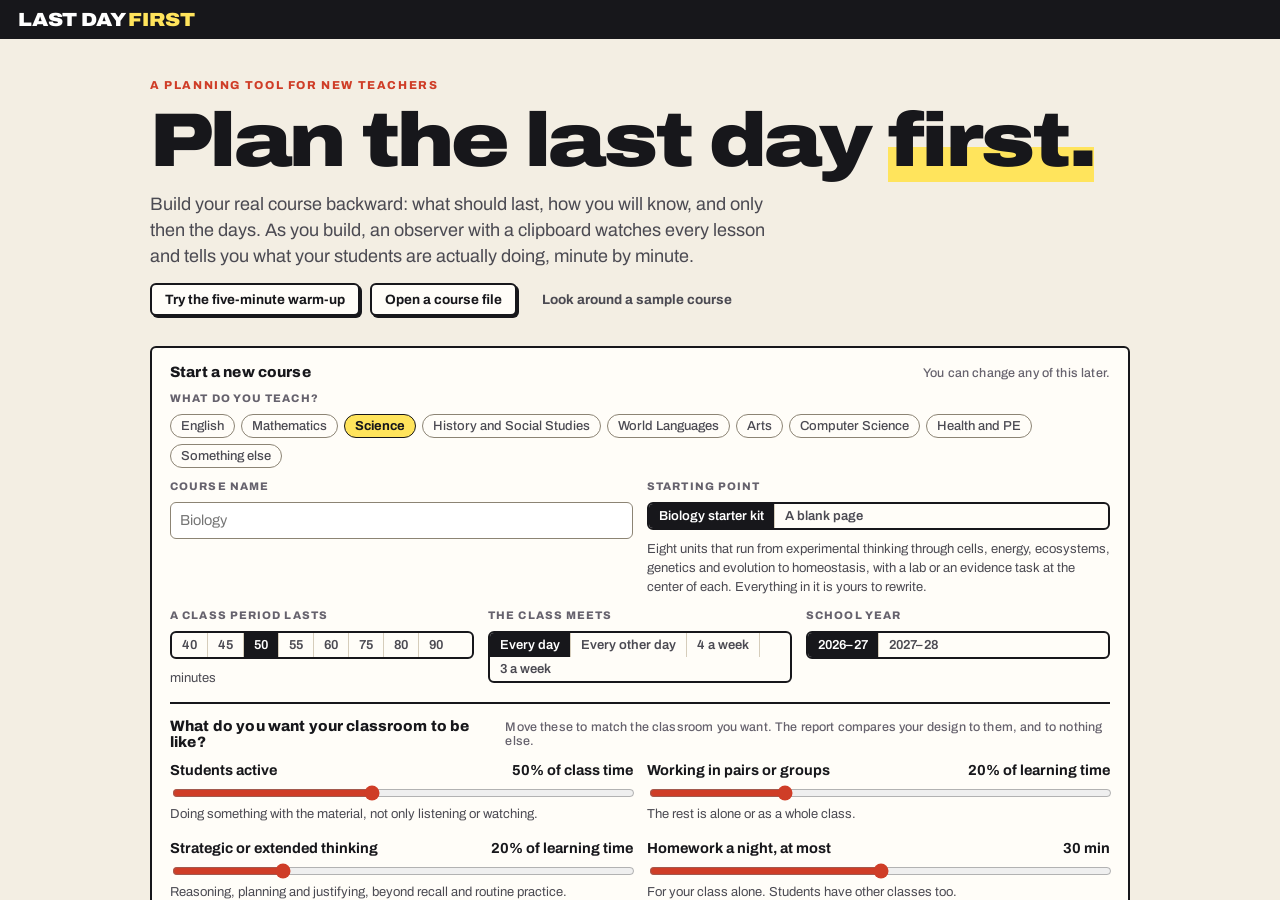
==== commit a96606ec: "Review round: fairer measurement, corrected kits, safer files, accessibility Findings from scripted " ====
--- a/docs/index.html
+++ b/docs/index.html
@@ -5,6 +5,14 @@
 <meta name="viewport" content="width=device-width,initial-scale=1">
 <title>Last Day First</title>
 <meta name="description" content="Design a course backward and watch a simulated class live through it. A planning tool for new teachers.">
+<meta name="theme-color" content="#17171b">
+<meta property="og:type" content="website">
+<meta property="og:title" content="Last Day First">
+<meta property="og:description" content="Design a course backward and watch a simulated class live through it. A planning tool for new teachers.">
+<meta property="og:url" content="https://michaellomuscio.github.io/last-day-first/">
+<meta property="og:image" content="https://michaellomuscio.github.io/last-day-first/og.png">
+<meta name="twitter:card" content="summary_large_image">
+<link rel="icon" href="data:image/svg+xml,%3Csvg xmlns='http://www.w3.org/2000/svg' viewBox='0 0 32 32'%3E%3Crect width='32' height='32' rx='5' fill='%2317171b'/%3E%3Crect x='6' y='19' width='20' height='6' fill='%23ffe45c'/%3E%3Crect x='6' y='8' width='12' height='5' fill='%23fff'/%3E%3C/svg%3E">
 <link rel="preconnect" href="https://fonts.googleapis.com">
 <link rel="preconnect" href="https://fonts.gstatic.com" crossorigin>
 <link rel="stylesheet" href="https://fonts.googleapis.com/css2?family=Archivo:wdth,wght@62..125,400..900&family=Caveat:wght@500;700&display=swap">
@@ -12,8 +20,8 @@
 /* Look: a teacher's desk. Cream paper, black ink, a red pen for the mentor and for problems, a yellow highlighter for what is selected.
    The label borrows the heavy rules of a food label. Activity colors are fixed everywhere (see FAMILIES in 10-codes.js). */
 :root {
-  --paper: #f3eee3; --card: #fffdf8; --sunk: #e9e2d3; --ink: #17171b; --ink2: #4b4a52; --ink3: #85818a; --line: #d6cdbb; --line2: #17171b;
-  --red: #cf3d27; --hi: #ffe45c; --good: #2e7d4f; --warn: #a86a00; --bad: #c2331f; --blue: #2d62ad;
+  --paper: #f3eee3; --card: #fffdf8; --sunk: #e9e2d3; --ink: #17171b; --ink2: #4b4a52; --ink3: #66626d; --line: #d6cdbb; --edge: #8c8474; --line2: #17171b;
+  --red: #cf3d27; --hi: #ffe45c; --good: #2e7d4f; --warn: #946000; --bad: #c2331f; --blue: #2d62ad;
   --f-ui: 'Archivo', 'Helvetica Neue', Arial, sans-serif; --f-hand: 'Caveat', 'Segoe Print', 'Comic Sans MS', cursive;
   --shadow: 0 1px 0 rgba(23, 23, 27, .08), 0 10px 30px rgba(23, 23, 27, .10); --r: 6px;
   color-scheme: light;
@@ -34,14 +42,15 @@
 .word { font: 900 19px/1 var(--f-ui); font-stretch: 112%; letter-spacing: -.01em; text-transform: uppercase; white-space: nowrap }
 .word i { font-style: normal; color: var(--hi) }
 .top .title { flex: 1; min-width: 0; font: 600 15px var(--f-ui); background: transparent; border: 0; color: #fff; border-bottom: 1.5px dashed rgba(255, 255, 255, .35); padding: 3px 2px }
-.top .title:focus { outline: none; border-bottom-color: var(--hi) }
+.top .title:focus { outline: none; border-bottom: 2.5px solid var(--hi) }
+.top :focus-visible { outline-color: var(--hi) }
 .top .btn { border-color: rgba(255, 255, 255, .55); color: #fff; background: transparent; box-shadow: none }
 .top .btn:hover { background: rgba(255, 255, 255, .14) }
 .nav { display: flex; gap: 0; padding: 0 12px; background: var(--card); border-bottom: 2px solid var(--line2); overflow-x: auto; scrollbar-width: none }
 .nav::-webkit-scrollbar { display: none }
 .nav button { display: flex; align-items: center; gap: 8px; padding: 10px 14px 9px; font: 700 13px var(--f-ui); letter-spacing: .02em; color: var(--ink2); border-bottom: 4px solid transparent; white-space: nowrap }
 .nav button:hover { color: var(--ink) }
-.nav button[aria-current="true"] { color: var(--ink); border-bottom-color: var(--red) }
+.nav button[aria-current="page"] { color: var(--ink); border-bottom-color: var(--red) }
 .nav .n { width: 22px; height: 22px; border-radius: 50%; display: grid; place-items: center; font: 800 11.5px var(--f-ui); border: 2px solid var(--ink3); color: var(--ink3) }
 .nav .some .n { border-color: var(--warn); color: var(--warn) }
 .nav .done .n { border-color: var(--good); background: var(--good); color: #fff }
@@ -87,13 +96,13 @@
 .seg button:hover { background: var(--sunk) }
 .seg button[aria-pressed="true"] { background: var(--ink); color: #fff }
 .chips { display: flex; flex-wrap: wrap; gap: 6px }
-.chip { padding: 4px 10px; border: 1.5px solid var(--line); border-radius: 999px; font: 500 13px var(--f-ui); color: var(--ink2); background: var(--card); max-width: 100%; text-align: left }
+.chip { padding: 4px 10px; border: 1.5px solid var(--edge); border-radius: 999px; font: 500 13px var(--f-ui); color: var(--ink2); background: var(--card); max-width: 100%; text-align: left }
 .chip:hover { border-color: var(--line2) }
 .chip.on, .chip[aria-pressed="true"] { background: var(--hi); border-color: var(--line2); color: var(--ink); font-weight: 700 }
 .tag { display: inline-flex; align-items: center; padding: 1px 7px; border-radius: 3px; font: 800 10.5px var(--f-ui); letter-spacing: .08em; text-transform: uppercase; border: 1.5px solid currentColor; color: var(--ink3); white-space: nowrap }
 .tag.good { color: var(--good) } .tag.warn { color: var(--warn) } .tag.bad { color: var(--bad) } .tag.ink { color: var(--ink) }
-.field, .area, .pick { width: 100%; min-width: 0; padding: 7px 9px; border: 1.5px solid var(--line); border-radius: var(--r); background: #fff }
-.field:focus, .area:focus, .pick:focus { outline: none; border-color: var(--line2); box-shadow: 3px 3px 0 var(--hi) }
+.field, .area, .pick { width: 100%; min-width: 0; padding: 7px 9px; border: 1.5px solid var(--edge); border-radius: var(--r); background: #fff }
+.field:focus, .area:focus, .pick:focus { outline: 2.5px solid var(--blue); outline-offset: 1px; border-color: var(--line2); box-shadow: 3px 3px 0 var(--hi) }
 .area { resize: vertical; min-height: 62px; line-height: 1.4 }
 .field.big { font: 800 20px var(--f-ui); border: 0; border-bottom: 2px solid var(--line2); border-radius: 0; background: transparent; padding: 4px 0 }
 .step { display: inline-flex; align-items: center; border: 2px solid var(--line2); border-radius: var(--r); overflow: hidden; background: var(--card) }
@@ -109,7 +118,7 @@
 
 /* The mentor writes in the margin, in red pen. */
 .mentor { display: grid; gap: 8px; padding: 2px 0 0 14px; border-left: 3px solid var(--red) }
-.mentor b { font: 800 11px var(--f-ui); letter-spacing: .12em; text-transform: uppercase; color: var(--red) }
+.mentor b { font: 800 11px var(--f-ui); letter-spacing: .12em; text-transform: uppercase; color: #a12c1a }
 .mentor p { font: 500 19px/1.25 var(--f-hand); color: #a12c1a }
 .finding { display: grid; gap: 2px; padding: 9px 0; border-top: 1.5px solid var(--line); width: 100%; text-align: left }
 .finding:hover { background: var(--sunk) }
@@ -155,8 +164,16 @@
 .lf-foot { font-size: 11px; color: #444; padding-top: 5px; line-height: 1.3 }
 .lf-empty { padding: 14px 0; color: #555 }
 
-@media (max-width: 1100px) { .body { grid-template-columns: minmax(0, 1fr) } .side { display: none } .grid3 { grid-template-columns: repeat(2, minmax(0, 1fr)) } }
-@media (max-width: 700px) { .main { padding: 16px 14px 60px } .grid2, .grid3 { grid-template-columns: minmax(0, 1fr) } .top { flex-wrap: wrap; gap: 8px } .ws-head h1 { font-size: 24px } }
+.sr { position: absolute; width: 1px; height: 1px; overflow: hidden; clip: rect(0 0 0 0); white-space: nowrap }
+.skip { position: absolute; left: 8px; top: -60px; z-index: 60; padding: 8px 12px; background: var(--hi); color: var(--ink); font-weight: 800; border: 2px solid var(--ink); border-radius: var(--r) } .skip:focus { top: 8px }
+.main:focus { outline: none }
+.side-inline { display: none; max-width: 1180px; margin-top: 24px; padding-top: 18px; border-top: 2px solid var(--line2); gap: 18px }
+@media (pointer: coarse), (max-width: 700px) {
+  .btn.sm, .chip, .seg button, .x { min-height: 40px } .x { min-width: 40px } .step button { width: 40px; height: 40px } .step input { height: 40px }
+  .nav button { min-height: 44px }
+}
+@media (max-width: 1100px) { .body { grid-template-columns: minmax(0, 1fr) } .side { display: none } .side-inline { display: grid } .grid3 { grid-template-columns: repeat(2, minmax(0, 1fr)) } }
+@media (max-width: 700px) { .main { padding: 16px 14px 60px } .grid2, .grid3 { grid-template-columns: minmax(0, 1fr) } .top { flex-wrap: wrap; gap: 8px } .top .title { order: 5; flex: 1 1 100% } .ws-head h1 { font-size: 24px } }
 
 .start { max-width: 980px; margin: 0 auto; gap: 26px }
 .hero { display: grid; gap: 14px; padding: 18px 0 4px }
@@ -177,8 +194,11 @@
 .editor { gap: 14px }
 .strip { position: relative; display: flex; height: 74px; border: 2.5px solid var(--line2); border-radius: var(--r); background: var(--card); overflow: visible }
 .blk { height: 100%; min-width: 0; border-right: 2px solid var(--line2); display: grid; align-content: space-between; padding: 6px 7px; color: #fff; text-align: left; overflow: hidden; position: relative }
-.blk b { font: 800 12.5px/1.1 var(--f-ui); overflow: hidden; display: -webkit-box; -webkit-line-clamp: 2; -webkit-box-orient: vertical; text-shadow: 0 1px 0 rgba(0, 0, 0, .25) }
-.blk i { font: 900 15px/1 var(--f-ui); font-style: normal; text-shadow: 0 1px 0 rgba(0, 0, 0, .25) }
+.blk b { font: 800 12.5px/1.1 var(--f-ui); overflow: hidden; display: -webkit-box; -webkit-line-clamp: 2; -webkit-box-orient: vertical }
+.blk i { font: 900 15px/1 var(--f-ui); font-style: normal }
+.blocklist { display: none; margin: 0; padding: 0; list-style: none; border: 2px solid var(--line2); border-radius: var(--r); overflow: hidden; background: var(--card) }
+.blocklist button { display: flex; align-items: center; gap: 10px; width: 100%; min-height: 44px; padding: 6px 12px; border-bottom: 1.5px solid var(--line); font-weight: 600 }
+.blocklist li:last-child button { border-bottom: 0 } .blocklist button span { flex: 1 } .blocklist button.sel { background: var(--hi) }
 .blk:hover { filter: brightness(1.1) }
 .blk.sel { outline: 4px solid var(--hi); outline-offset: -4px; box-shadow: inset 0 0 0 2px var(--ink) }
 .blk.over { background: repeating-linear-gradient(135deg, #cfc8b8 0 6px, #e9e2d3 6px 12px); padding: 0 }
@@ -201,9 +221,16 @@
 .legend { display: flex; flex-wrap: wrap; gap: 3px 12px; font-size: 12px; color: var(--ink2) }
 .legend span { display: inline-flex; align-items: center; gap: 5px }
 @media (max-width: 1250px) { .lgrid { grid-template-columns: 210px minmax(0, 1fr) } .observer { grid-column: 1 / -1; position: static; grid-template-columns: minmax(0, 1fr) minmax(0, 1fr); align-items: start } .observer .room { grid-row: span 3 } }
-@media (max-width: 800px) { .lgrid { grid-template-columns: minmax(0, 1fr) } .lessons-list { position: static } .observer { grid-template-columns: minmax(0, 1fr) } .palrow { grid-template-columns: minmax(0, 1fr) } }
-
-/* Goals: the aim, three columns of goals, the web of ideas, the sorting game. */
+@media (max-width: 800px) { .blocklist { display: block } .lgrid { grid-template-columns: minmax(0, 1fr) } .lessons-list { position: static } .observer { grid-template-columns: minmax(0, 1fr) } .palrow { grid-template-columns: minmax(0, 1fr) } }
+
+/* Goals: the aim, three columns of goals, the web of ideas, the sorting game.
+   Text colors are checked at 4.5 to 1 on the paper, card and tinted backgrounds used here. The root rule below darkens the grey, amber, red and green tokens inside this screen only. */
+.ws.gl, .gl-mod { --ink3: #5e5a63; --warn: #8a5700; --red: #b8301c; --bad: #b0301d; --good: #26703f }
+.ws.gl { grid-template-columns: minmax(0, 1fr) }
+.gl-mod { display: contents }
+.ws.gl .panel { grid-template-columns: minmax(0, 1fr) }
+.ws.gl .panel > h2 { flex-wrap: wrap }
+.a11y-g { display: inline-block; max-width: 100% }
 .gl-narrow { display: none }
 .gl-aim { border-width: 3px }
 .gl-aimh { font: 900 20px/1.1 var(--f-ui); font-stretch: 108%; letter-spacing: -.01em }
@@ -235,8 +262,8 @@
 .gl-legend .k { display: inline-block; border-radius: 50% }
 .gl-legend .k.l { width: 18px; height: 18px; background: var(--ink) }
 .gl-legend .k.i { width: 13px; height: 13px; border: 2px solid var(--ink); background: var(--card) }
-.gl-legend .k.f { width: 8px; height: 8px; background: #a8a39a }
-.gl-webwrap { overflow-x: auto; border: 2px solid var(--line2); border-radius: var(--r); background: var(--card) }
+.gl-legend .k.f { width: 8px; height: 8px; background: #7d786f }
+.gl-webwrap { max-width: 100%; overflow-x: auto; overscroll-behavior-x: contain; border: 2px solid var(--line2); border-radius: var(--r); background: var(--card) }
 .gl-svg { display: block; max-width: none }
 .gl-colbg { fill: rgba(23, 23, 27, .035) } .gl-colbg.alt { fill: rgba(23, 23, 27, .075) }
 .gl-colh { font: 800 11px var(--f-ui); letter-spacing: .07em; fill: var(--ink) }
@@ -245,12 +272,14 @@
 .gl-edge.on { stroke: var(--ink); stroke-width: 2.8; opacity: 1 }
 .has-sel .gl-edge:not(.on) { opacity: .22 }
 .gl-dot { cursor: pointer; outline: none }
+.gl-focus { display: none; fill: none; stroke: var(--blue); stroke-width: 3; pointer-events: none }
+.gl-dot:focus-visible .gl-focus { display: block }
 .gl-hit { fill: transparent }
 .gl-dot:hover .gl-hit, .gl-dot:focus-visible .gl-hit { fill: rgba(255, 228, 92, .45) }
 .gl-ring { fill: var(--hi); stroke: var(--ink); stroke-width: 2 }
 .gl-dot.lasting .gl-c { fill: var(--ink); stroke: var(--ink); stroke-width: 2 }
 .gl-dot.important .gl-c { fill: var(--card); stroke: var(--ink); stroke-width: 2.2 }
-.gl-dot.familiar .gl-c { fill: #a8a39a; stroke: #a8a39a; stroke-width: 1 }
+.gl-dot.familiar .gl-c { fill: #7d786f; stroke: #7d786f; stroke-width: 1 }
 .gl-lbl { font: 500 11.5px var(--f-ui); fill: var(--ink2); paint-order: stroke; stroke: var(--card); stroke-width: 4px; stroke-linejoin: round }
 .gl-dot.lasting .gl-lbl { font-weight: 800; fill: var(--ink) }
 .gl-dot.sel .gl-lbl { font-weight: 800; fill: var(--ink) }
@@ -266,7 +295,8 @@
 .gl-choice:disabled { cursor: default; box-shadow: none }
 .gl-choice.right { background: var(--good); color: #fff } .gl-choice.right span { color: #fff }
 .gl-choice.wrong { background: var(--bad); color: #fff } .gl-choice.wrong span { color: #fff }
-.gl-choice.dim { opacity: .45 }
+.gl-choice.dim { opacity: .6 }
+.gl-say { font: 800 11px var(--f-ui); font-style: normal; letter-spacing: .08em; text-transform: uppercase; margin-left: 6px; padding: 1px 6px; border: 1.5px solid currentColor; border-radius: 3px }
 .gl-fb { padding: 10px 12px; border: 2px solid var(--line2); background: var(--card); font-size: 15px }
 .gl-fb.ok { border-left: 8px solid var(--good) } .gl-fb.no { border-left: 8px solid var(--bad) }
 .gl-advice { font: 700 18px/1.35 var(--f-ui) }
@@ -274,6 +304,12 @@
 .gl-prog i { flex: 1; height: 8px; border: 1.5px solid var(--line2); background: var(--card) }
 .gl-prog i.now { background: var(--hi) } .gl-prog i.ok { background: var(--good) } .gl-prog i.no { background: var(--bad) }
 
+@media (pointer: coarse), (max-width: 700px) {
+  .ws.gl .btn, .ws.gl .seg button, .ws.gl .chip, .ws.gl .pick, .ws.gl .field, .gl-mod .btn, .gl-choice { min-height: 40px }
+  .ws.gl .btn, .ws.gl .seg button, .ws.gl .chip, .gl-mod .btn { min-width: 40px }
+  .ws.gl .seg button { display: inline-flex; align-items: center; justify-content: center }
+  .gl-goal .seg button { padding: 6px 10px }
+}
 @media (max-width: 1100px) { .gl-narrow { display: block } }
 @media (max-width: 1000px) { .gl-cols { grid-template-columns: minmax(0, 1fr) } }
 @media (max-width: 700px) { .gl-choices { grid-template-columns: minmax(0, 1fr) } .gl-two { grid-template-columns: minmax(0, 1fr) } .gl-q { font-size: 19px } }
@@ -281,7 +317,15 @@
 .gl-web { grid-template-columns: minmax(0, 1fr) }
 .gl-edge { opacity: .55 }
 
-/* Sequence: the day budget bar, units as wide cards, the tray of unplaced goals. */
+/* Sequence: the day budget bar, units as wide cards, the tray of unplaced goals.
+   The root rule darkens the grey, amber, red and green tokens inside this screen so text on paper and card reaches 4.5 to 1. */
+.ws.sq, .sq-mod { --ink3: #5e5a63; --warn: #8a5700; --red: #b8301c; --bad: #b0301d; --good: #26703f }
+.ws.sq { grid-template-columns: minmax(0, 1fr) }
+.sq-mod { display: contents }
+.sq-sec { font: 900 20px/1.1 var(--f-ui); font-stretch: 108%; letter-spacing: -.01em }
+.ws.sq .panel { grid-template-columns: minmax(0, 1fr) }
+.ws.sq .panel > h2 { flex-wrap: wrap }
+.a11y-g { display: inline-block; max-width: 100% }
 .sq-narrow { display: none }
 .sq-stats { display: flex; flex-wrap: wrap; align-items: flex-end; gap: 10px 34px }
 .sq-stats > div { display: grid; gap: 0 }
@@ -321,11 +365,24 @@
 .sq-by { list-style: none; margin: 0; padding: 0; min-width: 280px; flex: 1 1 280px; max-width: 460px }
 .sq-by li { display: flex; justify-content: space-between; gap: 14px; padding: 4px 0; border-bottom: 1.5px solid var(--line) }
 .sq-by i { font-style: normal; color: var(--ink3); font-size: 12.5px }
+@media (pointer: coarse), (max-width: 700px) {
+  .ws.sq .btn, .ws.sq .seg button, .ws.sq .chip, .ws.sq .pick, .ws.sq .field, .ws.sq .x, .ws.sq .step button, .ws.sq .step input, .sq-mod .btn { min-height: 40px }
+  .ws.sq .btn, .ws.sq .seg button, .ws.sq .chip, .ws.sq .x, .ws.sq .step button, .sq-mod .btn { min-width: 40px }
+  .ws.sq .seg button { display: inline-flex; align-items: center; justify-content: center }
+  .ws.sq .step input { width: 56px }
+  .ws.sq .x { width: 40px }
+}
 @media (max-width: 1100px) { .sq-narrow { display: block } }
 @media (max-width: 900px) { .sq-body, .sq-src { grid-template-columns: minmax(0, 1fr) } .sq-tg { grid-template-columns: minmax(0, 1fr); gap: 6px } }
 .sq-tg .tag { justify-self: start }
 
-/* Evidence workspace. Classes are prefixed ev- so nothing else is touched. */
+/* Evidence workspace. Classes are prefixed ev- so nothing else is touched.
+   The root rule darkens the grey, amber, red and green tokens inside this screen so text on paper, card and the tinted rows reaches 4.5 to 1. */
+.ws.ev { --ink3: #5e5a63; --warn: #8a5700; --red: #b8301c; --bad: #b0301d; --good: #26703f }
+.ws.ev { grid-template-columns: minmax(0, 1fr) }
+.ws.ev .panel { grid-template-columns: minmax(0, 1fr) }
+.ws.ev .panel > h2 { flex-wrap: wrap }
+.a11y-g { display: inline-block; max-width: 100% }
 .ws.ev { max-width: 1100px }
 .ev-h { font: 800 16px var(--f-ui); display: flex; flex-wrap: wrap; align-items: baseline; gap: 4px 12px }
 .ev-h small { font: 500 12.5px var(--f-ui) }
@@ -371,11 +428,31 @@
 .ev-course { display: grid; grid-template-columns: minmax(0, 1.6fr) minmax(0, 1fr); gap: 24px }
 .ev-big { font: 900 32px/1 var(--f-ui) }
 .ev-big b { font-weight: 900 }
+@media (pointer: coarse), (max-width: 700px) {
+  .ws.ev .btn, .ws.ev .seg button, .ws.ev .chip, .ws.ev .pick, .ws.ev .field, .ws.ev .x, .ws.ev .step button, .ws.ev .step input, .ev-unit, .ev-toggle, .ev-cell { min-height: 40px }
+  .ws.ev .btn, .ws.ev .seg button, .ws.ev .chip, .ws.ev .x, .ws.ev .step button, .ev-cell { min-width: 40px }
+  .ws.ev .seg button { display: inline-flex; align-items: center; justify-content: center }
+  .ws.ev .step input { width: 56px }
+  .ws.ev .x { width: 40px }
+  .ev-cell { height: 40px }
+}
 @media (max-width: 900px) { .ev-fields, .ev-course { grid-template-columns: minmax(0, 1fr) } .ev-v { grid-template-columns: minmax(0, 1fr); gap: 3px } .ev-grid th.g { min-width: 150px } }
 .ev-fields .stack { justify-items: start; align-content: start }
 .ev-fields .stack .field { width: 100% }
 
-/* Homework workspace. Classes are prefixed hwv- so nothing else is touched. */
+/* Homework workspace. Classes are prefixed hwv- so nothing else is touched.
+   The root rule darkens the grey, amber, red and green tokens inside this screen so text reaches 4.5 to 1. */
+.ws.hwv { --ink3: #5e5a63; --warn: #8a5700; --red: #b8301c; --bad: #b0301d; --good: #26703f }
+.ws.hwv { grid-template-columns: minmax(0, 1fr) }
+.a11y-g { display: inline-block; max-width: 100% }
+.ws.hwv .panel { grid-template-columns: minmax(0, 1fr) }
+.ws.hwv .panel > h2 { flex-wrap: wrap }
+.ws.hwv [data-live] { min-width: 0 }
+.hwv-scroll { min-width: 0; max-width: 100% }
+.hwv-sum { max-width: 80ch }
+.hwv-col i.over { position: relative }
+.hwv-col i.over::after { content: ""; position: absolute; inset: 0; background: repeating-linear-gradient(135deg, rgba(255, 255, 255, .8) 0 3px, transparent 3px 7px); pointer-events: none }
+.hwv-sw-over { display: inline-block; width: 12px; height: 12px; border: 1.5px solid var(--ink); border-top: 4px solid var(--red); background: repeating-linear-gradient(135deg, #fff 0 2px, var(--ink2) 2px 5px) }
 .ws.hwv { max-width: 1100px }
 .hwv-chart { display: grid; gap: 4px }
 .hwv-plot { position: relative; height: 200px; margin-left: 34px; border-left: 2px solid var(--line2); border-bottom: 2.5px solid var(--line2) }
@@ -399,7 +476,7 @@
 .hwv-fig { padding: 10px 14px; border-right: 2px solid var(--line2); display: grid; gap: 2px; align-content: start }
 .hwv-fig:last-child { border-right: 0 }
 .hwv-fig b { font: 900 34px/1 var(--f-ui); letter-spacing: -.02em }
-.hwv-fig b small { font: 700 14px var(--f-ui); color: var(--ink3); letter-spacing: 0 }
+.hwv-fig b small { font: 700 14px var(--f-ui); color: var(--ink2); letter-spacing: 0 }
 .hwv-fig span { font-size: 13px; color: var(--ink2) }
 .hwv-fig.warn b { color: var(--red) }
 .hwv-splits { display: grid; grid-template-columns: repeat(2, minmax(0, 1fr)); gap: 16px 28px }
@@ -423,13 +500,30 @@
 .hwv-est-out b { font-size: 22px }
 .hwv-est-out .hint { color: var(--ink); display: block; margin-top: 4px }
 .hwv-res ul { margin: 0; padding-left: 20px; display: grid; gap: 6px; max-width: 80ch }
-@media (max-width: 1100px) { .hwv-row { grid-template-columns: minmax(0, 1fr) auto } .hwv-row .seg { grid-column: 1 / -1 } .hwv-no { grid-column: auto } .hwv-end { grid-column: 1 / -1; justify-content: flex-start } }
+@media (max-width: 1100px) { .hwv-row { grid-template-columns: minmax(0, 1fr) auto } .hwv-row .a11y-g { grid-column: 1 / -1 } .hwv-no { grid-column: auto } .hwv-end { grid-column: 1 / -1; justify-content: flex-start } }
+@media (pointer: coarse), (max-width: 700px) {
+  .ws.hwv .btn, .ws.hwv .seg button, .ws.hwv .chip, .ws.hwv .pick, .ws.hwv .field, .ws.hwv .x, .ws.hwv .step button, .ws.hwv .step input { min-height: 40px }
+  .ws.hwv .btn, .ws.hwv .seg button, .ws.hwv .step button { min-width: 40px }
+  .ws.hwv .seg button { display: inline-flex; align-items: center; justify-content: center }
+  .ws.hwv .step input { width: 56px }
+  /* A bar is a button, so on touch screens each night gets 40 px of width and the chart scrolls sideways. */
+  .hwv-scroll { overflow-x: auto; padding-bottom: 4px }
+  .hwv-chart { min-width: calc(var(--n) * 42px + 40px) }
+  .hwv-bars, .hwv-grp { gap: 2px }
+  .hwv-col { min-width: 40px; flex: 1 0 40px }
+  .hwv-grp { min-width: auto }
+}
 @media (max-width: 900px) { .hwv-figs { grid-template-columns: repeat(2, minmax(0, 1fr)) } .hwv-fig:nth-child(2) { border-right: 0 } .hwv-fig:nth-child(-n+2) { border-bottom: 2px solid var(--line2) } .hwv-splits { grid-template-columns: minmax(0, 1fr) } }
 .hwv-figs { margin-bottom: 16px }
 .hwv-labs { margin-top: 6px }
 .hwv-chart .legend { margin-top: 8px }
 
-/* Pacing guide */
+/* Pacing guide. The root rule darkens the grey, amber, red and green tokens inside this screen so text reaches 4.5 to 1. */
+.ws.cal { --ink3: #5e5a63; --warn: #8a5700; --red: #b8301c; --bad: #b0301d; --good: #26703f }
+.ws.cal { grid-template-columns: minmax(0, 1fr) }
+.ws.cal .panel { grid-template-columns: minmax(0, 1fr) }
+.ws.cal .panel > h2 { flex-wrap: wrap }
+.a11y-g { display: inline-block; max-width: 100% }
 .cal-set { display: grid; grid-template-columns: repeat(4, minmax(0, 1fr)); gap: 14px 18px; align-items: start }
 .cal-set .wide2 { grid-column: span 2 }
 .cal-set input[type="date"] { max-width: 190px }
@@ -448,10 +542,12 @@
 .cal-g > b { font: 800 10px var(--f-ui); color: var(--ink3); text-align: center; letter-spacing: .06em }
 .cal-d { height: 28px; display: grid; place-items: center; position: relative; font: 700 11.5px var(--f-ui); border-radius: 2px; font-variant-numeric: tabular-nums }
 .cal-d.gap { visibility: hidden }
-.cal-d.out { color: var(--line) }
 .cal-d.u { color: #fff; text-shadow: 0 1px 0 rgba(0, 0, 0, .25) }
+.cal-un { position: absolute; left: 3px; top: 1px; font: 800 9px/1.2 var(--f-ui); opacity: 1 }
+.cal-un-key { display: inline-grid; place-items: center; min-width: 18px; height: 18px; border: 1.5px solid var(--ink); border-radius: 2px; background: var(--ink2); color: #fff; font: 800 9px/1 var(--f-ui); align-items: start; justify-items: start; padding: 1px 0 0 2px }
+.cal-sw em { position: absolute; inset: 0; display: grid; place-items: center; font: 800 11px/1 var(--f-ui); font-style: normal; color: #fff }
 .cal-d.u:hover, .cal-d.buf:hover, .cal-d.none:hover, .cal-d.off:hover { outline: 3px solid var(--ink); outline-offset: 1px; z-index: 1 }
-.cal-d.off, .cal-sw.off { background: repeating-linear-gradient(135deg, #bdb6a6 0 3px, #e9e2d3 3px 6px); color: var(--ink2) }
+.cal-d.off, .cal-sw.off { background: repeating-linear-gradient(135deg, #bdb6a6 0 3px, #e9e2d3 3px 6px); color: var(--ink) }
 .cal-d.buf, .cal-sw.buf { border: 1.5px dashed var(--ink); background: var(--card); color: var(--ink) }
 .cal-d.none, .cal-sw.none { background: transparent; border: 1px solid var(--line); color: var(--ink3); font-weight: 500 }
 .cal-mk { position: absolute; right: 2px; bottom: 2px; width: 6px; height: 6px; border-radius: 50%; background: #fff; border: 1.5px solid var(--ink); display: block }
@@ -459,14 +555,28 @@
 .cal-legend li { display: grid; grid-template-columns: 18px minmax(0, 1.6fr) minmax(0, 1fr) 70px auto; gap: 12px; align-items: center; padding: 7px 0; border-top: 1.5px solid var(--line) }
 .cal-legend b { font-weight: 700; overflow-wrap: anywhere } .cal-legend span { color: var(--ink2); font-size: 13px }
 .cal-sw { width: 18px; height: 18px; border: 1.5px solid var(--ink); display: inline-block; position: relative; flex: none; border-radius: 2px }
-.cal-sw.u { background: var(--ink3) }
+.cal-sw.u { background: var(--ink2) }
 .cal-keys { list-style: none; margin: 4px 0 0; padding: 0; display: flex; flex-wrap: wrap; gap: 8px 22px; font-size: 12.5px; color: var(--ink2) }
 .cal-keys li { display: inline-flex; align-items: center; gap: 7px }
+@media (pointer: coarse), (max-width: 700px) {
+  .ws.cal .btn, .ws.cal .seg button, .ws.cal .chip, .ws.cal .pick, .ws.cal .field, .ws.cal .step button, .ws.cal .step input { min-height: 40px }
+  .ws.cal .btn, .ws.cal .seg button, .ws.cal .step button { min-width: 40px }
+  .ws.cal .seg button { display: inline-flex; align-items: center; justify-content: center }
+  .ws.cal .step input { width: 56px }
+  .cal-d { height: 40px; min-width: 40px; font-size: 13px }
+  .cal-un { font-size: 10px; left: 4px; top: 3px }
+  .cal-g { gap: 4px }
+  .cal-months { grid-template-columns: repeat(auto-fill, minmax(230px, 1fr)) }
+}
 @media (max-width: 1100px) { .cal-set { grid-template-columns: repeat(2, minmax(0, 1fr)) } .cal-stats { grid-template-columns: repeat(2, minmax(0, 1fr)) } .cal-stat:nth-child(2) { border-right: 0 } .cal-stat:nth-child(-n+2) { border-bottom: 2px solid var(--line2) } }
 @media (max-width: 800px) { .cal-set { grid-template-columns: minmax(0, 1fr) } .cal-set .wide2 { grid-column: auto } .cal-legend li { grid-template-columns: 18px minmax(0, 1fr) auto; } .cal-legend li span:nth-of-type(1) { grid-column: 2 } .cal-stat b { font-size: 42px } }
 
 /* Syllabus: form on the left, the document on a sheet of paper on the right. */
-.ws.syl { max-width: none }
+.ws.syl { --ink3: #5e5a63; --warn: #8a5700; --red: #b8301c; --bad: #b0301d; --good: #26703f }
+.ws.syl { max-width: none; grid-template-columns: minmax(0, 1fr) }
+.ws.syl .panel { grid-template-columns: minmax(0, 1fr) }
+.ws.syl .panel > h2 { flex-wrap: wrap }
+.a11y-g { display: inline-block; max-width: 100% }
 .syl-grid { display: grid; grid-template-columns: minmax(0, 5fr) minmax(0, 6fr); gap: 24px; align-items: start }
 .syl-form { gap: 18px }
 .syl-w { display: grid; grid-template-columns: minmax(0, 1fr) auto 54px; gap: 12px; align-items: center; padding: 6px 0; border-top: 1.5px solid var(--line) }
@@ -478,10 +588,10 @@
 .syl-side { display: grid; gap: 10px; position: sticky; top: 0; align-self: start; min-width: 0 }
 .syl-sheet { background: #fff; border: 1.5px solid var(--line2); box-shadow: 6px 6px 0 var(--ink); padding: 34px 38px; max-height: calc(100vh - 220px); overflow-y: auto; min-width: 0 }
 .syl-doc { font: 400 14px/1.5 Georgia, 'Times New Roman', serif; color: #000; min-width: 0; overflow-wrap: anywhere }
-.syl-doc h1, .syl-doc h2, .syl-doc h3, .syl-doc th, .syl-doc .sub { font-family: Helvetica, Arial, sans-serif }
-.syl-doc h1 { font-size: 26px; line-height: 1.1; letter-spacing: -.01em; margin: 0 0 6px; border-bottom: 3px solid #000; padding-bottom: 6px }
-.syl-doc h2 { font-size: 16px; margin: 20px 0 6px; border-bottom: 1px solid #000; padding-bottom: 2px }
-.syl-doc h3 { font-size: 13.5px; margin: 10px 0 2px }
+.syl-doc h3, .syl-doc h4, .syl-doc h5, .syl-doc th, .syl-doc .sub { font-family: Helvetica, Arial, sans-serif }
+.syl-doc h3 { font-size: 26px; line-height: 1.1; letter-spacing: -.01em; margin: 0 0 6px; border-bottom: 3px solid #000; padding-bottom: 6px }
+.syl-doc h4 { font-size: 16px; margin: 20px 0 6px; border-bottom: 1px solid #000; padding-bottom: 2px }
+.syl-doc h5 { font-size: 13.5px; margin: 10px 0 2px }
 .syl-doc p { margin: 4px 0 8px }
 .syl-doc .sub { color: #333; margin: 0 0 10px }
 .syl-doc ul, .syl-doc ol { margin: 4px 0 10px; padding-left: 22px }
@@ -493,8 +603,16 @@
 .syl-doc tr.wt th, .syl-doc tr.wt td { font-weight: 700; border-top: 3px double #000 }
 .syl-doc dt { font: 700 13px Helvetica, Arial, sans-serif; margin-top: 4px } .syl-doc dd { margin: 0 0 0 16px }
 .syl-doc .muted { color: #555; font-size: 12px }
+@media (pointer: coarse), (max-width: 700px) {
+  .ws.syl .btn, .ws.syl .seg button, .ws.syl .chip, .ws.syl .pick, .ws.syl .field, .ws.syl .step button, .ws.syl .step input { min-height: 40px }
+  .ws.syl .btn, .ws.syl .seg button, .ws.syl .step button { min-width: 40px }
+  .ws.syl .seg button { display: inline-flex; align-items: center; justify-content: center }
+  .ws.syl .step input { width: 56px }
+}
 @media (max-width: 1100px) { .syl-grid { grid-template-columns: minmax(0, 1fr) } .syl-side { position: static } .syl-sheet { max-height: none } }
 @media (max-width: 800px) { .syl-sheet { padding: 20px 18px } .syl-w { grid-template-columns: minmax(0, 1fr) auto } .syl-w .hint { display: none } }
+
+.syl-draft { padding: 9px 12px; border: 2px solid var(--bad); border-left-width: 6px; background: var(--card); font-size: 13.5px; margin-bottom: 10px } .syl-draft.ok { border-color: var(--good) }
 
 .report { max-width: 1240px }
 .gradegrid { display: grid; grid-template-columns: repeat(6, minmax(0, 1fr)); border: 2px solid var(--line2); border-radius: var(--r); overflow: hidden }
@@ -535,13 +653,21 @@
 .task.done { color: var(--hi) } .task.done i { background: var(--hi); border-color: var(--hi) }
 @media (max-width: 1000px) { .gradegrid { grid-template-columns: repeat(3, minmax(0, 1fr)) } .gradebox { border-bottom: 1.5px solid var(--line) } .fpwrap, .warm { grid-template-columns: minmax(0, 1fr) } }
 
+.gloss { display: grid; gap: 4px; margin: 0 } .gloss dt { font-weight: 800; margin-top: 8px } .gloss dd { margin: 0; color: var(--ink2) }
+.steps { margin: 0; padding-left: 22px; display: grid; gap: 8px } .steps li { padding-left: 4px }
+.shapes { display: grid; grid-template-columns: repeat(auto-fill, minmax(200px, 1fr)); gap: 10px } .shapes .card { text-align: left; gap: 3px } .shapes .card:hover { border-color: var(--line2); background: var(--hi) }
+.ban.kit { background: var(--card); border: 1.5px dashed var(--ink3); clip-path: none; color: var(--ink2) }
+.warmhint { font-size: 13px; color: #d9d4c7; border-left: 3px solid var(--hi); padding-left: 10px }
+.modal p { color: var(--ink2); line-height: 1.5 }
+
 </style>
 </head>
 <body>
+<a class="skip" href="#main">Skip to the page</a>
 <div class="app" id="app">
   <header class="top" id="top"></header>
   <nav class="nav" id="nav" aria-label="Chapters"></nav>
-  <div class="body" id="body"><main class="main" id="main"></main><aside class="side" id="side" aria-label="Notes and checks"></aside></div>
+  <div class="body" id="body"><main class="main" id="main" tabindex="-1"></main><aside class="side" id="side" aria-label="Notes and checks"></aside></div>
 </div>
 <div id="modal"></div>
 <div class="toasts" id="toasts" aria-live="polite"></div>
@@ -577,7 +703,7 @@
 const CODES = {
   listen: { name: 'Listening to the teacher', fam: 'take', icap: 'P' },
   watch: { name: 'Watching a demonstration or video', fam: 'take', icap: 'P' },
-  read: { name: 'Reading', fam: 'read', icap: 'A' },
+  read: { name: 'Reading', fam: 'read', icap: 'P' },
   notes: { name: 'Taking notes', fam: 'notes', icap: 'A' },
   practice: { name: 'Practising alone', fam: 'practice', icap: 'A' },
   skill: { name: 'Physical or performance practice', fam: 'practice', icap: 'A' },
@@ -585,7 +711,7 @@
   make: { name: 'Writing or making something', fam: 'make', icap: 'C' },
   lab: { name: 'Hands-on investigation', fam: 'make', icap: 'C' },
   project: { name: 'Group project work', fam: 'make', icap: 'I' },
-  qa: { name: 'Answering or asking in whole class', fam: 'talk', icap: 'C' },
+  qa: { name: 'Answering or asking in whole class', fam: 'talk', icap: 'A' },
   discuss: { name: 'Whole-class discussion', fam: 'talk', icap: 'I' },
   pair: { name: 'Talking with a partner or group', fam: 'talk', icap: 'I' },
   present: { name: 'Presenting or performing', fam: 'show', icap: 'C' },
@@ -594,24 +720,25 @@
   admin: { name: 'Setting up, moving, packing up', fam: 'over', icap: 'N' },
   wait: { name: 'Waiting', fam: 'over', icap: 'N' },
 };
-/* The nine lines of the label, in order. Colors are fixed so a strip, a classroom and a fingerprint all read the same way. */
+/* The nine lines of the label, in order. Colors are fixed so a strip, a classroom and a fingerprint all read the same way.
+   `text` is the color for words set on that fill; every pair reaches a contrast of 4.5 to 1. */
 const FAMILIES = [
-  { id: 'take', name: 'Listening and watching', short: 'Listening', color: '#62748e' },
-  { id: 'read', name: 'Reading', short: 'Reading', color: '#8b6bb5' },
-  { id: 'notes', name: 'Taking notes', short: 'Notes', color: '#b3895a' },
-  { id: 'practice', name: 'Practising', short: 'Practising', color: '#2a9086' },
-  { id: 'make', name: 'Making and investigating', short: 'Making', color: '#e08a24' },
-  { id: 'talk', name: 'Discussing', short: 'Discussing', color: '#d4527b' },
-  { id: 'show', name: 'Presenting and being assessed', short: 'Showing', color: '#2d62ad' },
-  { id: 'revise', name: 'Using feedback', short: 'Feedback', color: '#5c9c3c' },
-  { id: 'over', name: 'Setup, moving, waiting', short: 'Overhead', color: '#b9b2a3' },
+  { id: 'take', name: 'Listening and watching', short: 'Listening', color: '#5d6f89', text: '#fff' },
+  { id: 'read', name: 'Reading', short: 'Reading', color: '#7d5ca9', text: '#fff' },
+  { id: 'notes', name: 'Taking notes', short: 'Notes', color: '#c79a66', text: '#17171b' },
+  { id: 'practice', name: 'Practising', short: 'Practising', color: '#1d7d74', text: '#fff' },
+  { id: 'make', name: 'Making and investigating', short: 'Making', color: '#e8952f', text: '#17171b' },
+  { id: 'talk', name: 'Discussing', short: 'Discussing', color: '#c53e6b', text: '#fff' },
+  { id: 'show', name: 'Presenting and being assessed', short: 'Showing', color: '#2d62ad', text: '#fff' },
+  { id: 'revise', name: 'Using feedback', short: 'Feedback', color: '#417d26', text: '#fff' },
+  { id: 'over', name: 'Setup, moving, waiting', short: 'Overhead', color: '#b9b2a3', text: '#17171b' },
 ];
 const FAMILY_BY = {}; FAMILIES.forEach((f) => (FAMILY_BY[f.id] = f));
 const ICAP = [['P', 'Taking it in'], ['A', 'Working with it'], ['C', 'Creating'], ['I', 'Building with others'], ['N', 'Neither']];
 const THINKERS = [['teacher', 'The teacher'], ['shared', 'Shared'], ['together', 'Students together'], ['alone', 'Each student']];
 const GROUPINGS = [['alone', 'Alone'], ['pair', 'Pairs'], ['group', 'Groups'], ['class', 'Whole class']];
 /* Purpose of a block or goal: take in something new, make sense of it, or use it somewhere new. */
-const PURPOSES = [['A', 'Take in', 'New knowledge or a new skill is introduced.'], ['M', 'Make meaning', 'Students work out why, compare, explain or connect.'], ['T', 'Transfer', 'Students use it on their own in a situation they have not seen.'], ['N', 'Routine', 'Not aimed at a goal.']];
+const PURPOSES = [['A', 'Take in and practise', 'New knowledge or a skill is introduced and practised.'], ['M', 'Make meaning', 'Students work out why, compare, explain or connect.'], ['T', 'Transfer', 'Students use it on their own in a situation they have not seen.'], ['N', 'Routine', 'Not aimed at a goal.']];
 /* Thinking level, after Webb's Depth of Knowledge. */
 const LEVELS = [[1, 'Recall', 'Remember a fact, term or procedure.'], [2, 'Skill or concept', 'Apply a procedure, organize, compare, explain how.'], [3, 'Strategic thinking', 'Reason, plan, justify with evidence; more than one sound answer.'], [4, 'Extended thinking', 'Investigate, connect and create over time.']];
 const LEVEL_NAME = { 1: 'Recall', 2: 'Skill or concept', 3: 'Strategic thinking', 4: 'Extended thinking' };
@@ -640,64 +767,68 @@
 /* ---------- classroom moves ---------- */
 /* mix: share of student time in each code. g grouping, th who is doing the thinking, pu purpose, lv thinking level,
    show: share of the time students are showing what they know, fb: feedback on that (none, later, now),
-   talk: share of the time a typical student is speaking, setup: minutes lost getting into it, arr: room arrangement,
-   retr: students pull earlier learning from memory, think: listeners must prepare an answer too.
+   talk: share of the time a typical student is speaking in a pair or group, floor: share of the time students (not the teacher)
+   hold the floor in front of the whole class, which the observer divides by the class size, setup: minutes lost getting into it, arr: room arrangement,
+   retr: students pull earlier learning from memory, think: students who are listening, reading or watching have a task that makes them work with it.
    sw: switches a teacher can flip; each option patches the fields above. The first option is the default. */
 const MOVE_GROUPS = [['teach', 'Teacher-led'], ['ask', 'Questions and discussion'], ['practice', 'Practice'], ['readwrite', 'Reading and writing'], ['make', 'Making and investigating'], ['show', 'Showing and feedback'], ['routine', 'Routines']];
+const COACH_SW = { id: 'coach', label: 'While they work, you', opts: [{ id: 'manage', label: 'Keep things moving' }, { id: 'respond', label: 'Circulate and respond to their thinking', fb: 'now' }] };
 const mx = (s) => { const o = {}; s.split(',').forEach((p) => { const a = p.split(':'); o[a[0]] = +a[1]; }); return o; };
 const MOVES = [
   { id: 'lecture', grp: 'teach', name: 'Lecture', does: 'You explain; students listen and take notes.', mix: mx('listen:.8,notes:.2'), g: 'class', th: 'teacher', pu: 'A', lv: 1, arr: 'rows',
-    sw: [{ id: 'checks', label: 'Checks along the way', opts: [{ id: 'none', label: 'Straight through' }, { id: 'pause', label: 'Stop every few minutes for a question to a partner', mix: mx('listen:.6,notes:.15,pair:.2,qa:.05'), talk: 0.1, th: 'shared', show: 0.05 }] }] },
+    sw: [{ id: 'checks', label: 'Checks along the way', opts: [{ id: 'none', label: 'Straight through' }, { id: 'pause', label: 'Stop every few minutes for a question to a partner', mix: mx('listen:.6,notes:.15,pair:.2,qa:.05'), talk: 0.1, floor: 0.05, th: 'shared', show: 0.05, think: true }] }] },
   { id: 'mini', grp: 'teach', name: 'Mini-lesson', does: 'A short, focused explanation of one idea.', mix: mx('listen:.75,notes:.25'), g: 'class', th: 'teacher', pu: 'A', lv: 1, arr: 'rows' },
   { id: 'worked', grp: 'teach', name: 'Worked example', does: 'You think aloud through a problem while students follow.', mix: mx('listen:.6,notes:.4'), g: 'class', th: 'teacher', pu: 'A', lv: 2, arr: 'rows',
     sw: [{ id: 'fade', label: 'Who finishes it', opts: [{ id: 'you', label: 'You work every step' }, { id: 'they', label: 'Students complete the last steps', mix: mx('listen:.4,notes:.2,practice:.4'), th: 'shared', show: 0.2, fb: 'now' }] }] },
   { id: 'demo', grp: 'teach', name: 'Demonstration', does: 'You show a phenomenon, a technique or a process.', mix: mx('watch:.9,notes:.1'), g: 'class', th: 'teacher', pu: 'A', lv: 1, arr: 'front',
-    sw: [{ id: 'predict', label: 'Before you start', opts: [{ id: 'show', label: 'Just show it' }, { id: 'predict', label: 'Students predict and explain first', mix: mx('watch:.55,pair:.25,notes:.2'), pu: 'M', lv: 2, talk: 0.12, th: 'shared', show: 0.1 }] }] },
+    sw: [{ id: 'predict', label: 'Before you start', opts: [{ id: 'show', label: 'Just show it' }, { id: 'predict', label: 'Students predict and explain first', mix: mx('watch:.55,pair:.25,notes:.2'), pu: 'M', lv: 2, talk: 0.12, th: 'shared', show: 0.1, think: true }] }] },
   { id: 'video', grp: 'teach', name: 'Video or audio', does: 'Students watch or listen to a recording.', mix: mx('watch:1'), g: 'class', th: 'teacher', pu: 'A', lv: 1, arr: 'rows', setup: 1,
-    sw: [{ id: 'task', label: 'While it plays', opts: [{ id: 'none', label: 'Just watch' }, { id: 'task', label: 'A viewing task to complete', mix: mx('watch:.7,notes:.3') }] }] },
+    sw: [{ id: 'task', label: 'While it plays', opts: [{ id: 'none', label: 'Just watch' }, { id: 'task', label: 'A viewing task to complete', mix: mx('watch:.7,notes:.3'), think: true }] }] },
   { id: 'readaloud', grp: 'teach', name: 'Read-aloud', does: 'You read a text aloud to the class.', mix: mx('listen:1'), g: 'class', th: 'teacher', pu: 'A', lv: 1, arr: 'rows',
-    sw: [{ id: 'follow', label: 'Students', opts: [{ id: 'listen', label: 'Listen' }, { id: 'annotate', label: 'Follow along and annotate', mix: mx('listen:.5,read:.3,notes:.2'), lv: 2 }] }] },
+    sw: [{ id: 'follow', label: 'Students', opts: [{ id: 'listen', label: 'Listen' }, { id: 'annotate', label: 'Follow along and annotate', mix: mx('listen:.5,read:.3,notes:.2'), lv: 2, think: true }] }] },
   { id: 'directions', grp: 'teach', name: 'Giving directions', does: 'You explain what happens next and how.', mix: mx('listen:1'), g: 'class', th: 'teacher', pu: 'N', lv: 1, arr: 'rows' },
 
-  { id: 'qa', grp: 'ask', name: 'Whole-class questions', does: 'You ask; students answer one at a time.', mix: mx('listen:.9,qa:.1'), g: 'class', th: 'shared', pu: 'A', lv: 2, arr: 'rows', talk: 0.03, show: 0.1, fb: 'now',
-    sw: [{ id: 'who', label: 'Who answers', opts: [{ id: 'volunteers', label: 'Volunteers' }, { id: 'cold', label: 'Anyone may be called on, after think time', mix: mx('listen:.8,qa:.2'), talk: 0.05, show: 0.2, think: true }, { id: 'all', label: 'Everyone responds (whiteboards, polls, cards)', mix: mx('qa:.6,listen:.4'), talk: 0.03, show: 0.6, think: true }] }] },
+  { id: 'qa', grp: 'ask', name: 'Whole-class questions', does: 'You ask; students answer one at a time.', mix: mx('listen:.9,qa:.1'), g: 'class', th: 'shared', pu: 'A', lv: 2, arr: 'rows', floor: 0.35, show: 0.1, fb: 'now',
+    sw: [{ id: 'who', label: 'Who answers', opts: [{ id: 'volunteers', label: 'Volunteers' }, { id: 'cold', label: 'Anyone may be called on, after think time', mix: mx('listen:.8,qa:.2'), floor: 0.4, show: 0.2, think: true }, { id: 'all', label: 'Everyone responds (whiteboards, polls, cards)', mix: mx('qa:.6,listen:.4'), floor: 0.15, show: 0.6, think: true }] }] },
   { id: 'tps', grp: 'ask', name: 'Think-pair-share', does: 'Think alone, talk to a partner, then share out.', mix: mx('notes:.2,pair:.5,listen:.3'), g: 'pair', th: 'together', pu: 'M', lv: 2, arr: 'pairs', talk: 0.25, setup: 0.5, show: 0.1 },
   { id: 'turn', grp: 'ask', name: 'Turn and talk', does: 'A quick exchange with the person beside you.', mix: mx('pair:1'), g: 'pair', th: 'together', pu: 'M', lv: 2, arr: 'pairs', talk: 0.5 },
-  { id: 'seminar', grp: 'ask', name: 'Seminar discussion', does: 'Students discuss a text or question with each other, in a circle.', mix: mx('discuss:1'), g: 'class', th: 'together', pu: 'M', lv: 3, arr: 'circle', talk: 0.06, setup: 2, show: 0.1,
-    sw: [{ id: 'prep', label: 'Students arrive with', opts: [{ id: 'none', label: 'Nothing required' }, { id: 'notes', label: 'Written questions or notes to speak from', show: 0.3, talk: 0.07 }] }] },
-  { id: 'debate', grp: 'ask', name: 'Structured debate', does: 'Teams prepare and argue assigned positions.', mix: mx('discuss:.55,pair:.45'), g: 'group', th: 'together', pu: 'M', lv: 3, arr: 'groups', talk: 0.12, setup: 2, show: 0.2 },
-  { id: 'simulate', grp: 'ask', name: 'Simulation or role-play', does: 'Students take roles and act out a situation.', mix: mx('discuss:.5,pair:.3,listen:.2'), g: 'group', th: 'together', pu: 'M', lv: 3, arr: 'free', talk: 0.15, setup: 3 },
+  { id: 'seminar', grp: 'ask', name: 'Seminar discussion', does: 'Students discuss a text or question with each other, in a circle.', mix: mx('discuss:1'), g: 'class', th: 'together', pu: 'M', lv: 3, arr: 'circle', floor: 0.85, setup: 2, show: 0.1,
+    sw: [{ id: 'prep', label: 'Students arrive with', opts: [{ id: 'none', label: 'Nothing required' }, { id: 'notes', label: 'Written questions or notes to speak from', show: 0.3, floor: 0.9 }] },
+      { id: 'coach', label: 'During it, you', opts: [{ id: 'manage', label: 'Stay out of it' }, { id: 'respond', label: 'Press students to back up and build on what is said', fb: 'now' }] }] },
+  { id: 'debate', grp: 'ask', name: 'Structured debate', does: 'Teams prepare and argue assigned positions.', mix: mx('discuss:.55,pair:.45'), g: 'group', th: 'together', pu: 'M', lv: 3, arr: 'groups', talk: 0.1, floor: 0.5, setup: 2, show: 0.2, fb: 'now' },
+  { id: 'simulate', grp: 'ask', name: 'Simulation or role-play', does: 'Students take roles and act out a situation.', mix: mx('discuss:.5,pair:.3,listen:.2'), g: 'group', th: 'together', pu: 'M', lv: 3, arr: 'free', talk: 0.1, floor: 0.4, setup: 3 },
 
   { id: 'retrieval', grp: 'practice', name: 'Retrieval warm-up', does: 'A few questions from memory on earlier material. Low stakes.', mix: mx('practice:1'), g: 'alone', th: 'alone', pu: 'A', lv: 1, arr: 'rows', show: 0.8, fb: 'now', retr: true },
-  { id: 'guided', grp: 'practice', name: 'Guided practice', does: 'The class works examples together, with you steering.', mix: mx('practice:.6,qa:.2,listen:.2'), g: 'class', th: 'shared', pu: 'A', lv: 2, arr: 'rows', talk: 0.04, show: 0.3, fb: 'now' },
+  { id: 'guided', grp: 'practice', name: 'Guided practice', does: 'The class works examples together, with you steering.', mix: mx('practice:.6,qa:.2,listen:.2'), g: 'class', th: 'shared', pu: 'A', lv: 2, arr: 'rows', floor: 0.25, show: 0.3, fb: 'now',
+    sw: [{ id: 'who', label: 'Who answers', opts: [{ id: 'some', label: 'A few students' }, { id: 'all', label: 'Everyone responds (whiteboards, cards)', mix: mx('practice:.6,qa:.3,listen:.1'), floor: 0.15, show: 0.5, think: true }] }] },
   { id: 'indep', grp: 'practice', name: 'Independent practice', does: 'Each student works problems or exercises alone.', mix: mx('practice:1'), g: 'alone', th: 'alone', pu: 'A', lv: 2, arr: 'rows', show: 0.2, fb: 'later',
     sw: [{ id: 'fb', label: 'Feedback during', opts: [{ id: 'later', label: 'Collected and returned later' }, { id: 'circulate', label: 'You circulate and respond', show: 0.4, fb: 'now' }, { id: 'key', label: 'Answers available to self-check', show: 0.4, fb: 'now' }] }] },
   { id: 'partner', grp: 'practice', name: 'Partner practice', does: 'Pairs work exercises and check each other.', mix: mx('practice:.6,pair:.4'), g: 'pair', th: 'together', pu: 'A', lv: 2, arr: 'pairs', talk: 0.3, setup: 1, show: 0.3, fb: 'now' },
-  { id: 'stations', grp: 'practice', name: 'Station rotation', does: 'Groups rotate through several short tasks.', mix: mx('practice:.5,pair:.2,lab:.2,admin:.1'), g: 'group', th: 'together', pu: 'A', lv: 2, arr: 'stations', talk: 0.15, setup: 3 },
+  { id: 'stations', grp: 'practice', name: 'Station rotation', does: 'Groups rotate through several short tasks.', mix: mx('practice:.55,pair:.2,lab:.25'), g: 'group', th: 'together', pu: 'A', lv: 2, arr: 'stations', talk: 0.15, setup: 3, sw: [COACH_SW] },
   { id: 'drill', grp: 'practice', name: 'Speaking drill', does: 'Pairs practise speaking in a set pattern.', mix: mx('speak:1'), g: 'pair', th: 'together', pu: 'A', lv: 1, arr: 'pairs', talk: 0.45, setup: 0.5, show: 0.2, fb: 'now' },
   { id: 'skillp', grp: 'practice', name: 'Skill practice', does: 'Repetition of a physical, musical or technical skill.', mix: mx('skill:.9,wait:.1'), g: 'alone', th: 'alone', pu: 'A', lv: 1, arr: 'free', setup: 2, show: 0.3, fb: 'now' },
-  { id: 'game', grp: 'practice', name: 'Review game', does: 'Teams compete to answer questions on earlier material.', mix: mx('qa:.4,listen:.35,pair:.25'), g: 'group', th: 'shared', pu: 'A', lv: 1, arr: 'groups', talk: 0.08, setup: 2, show: 0.3, fb: 'now', retr: true },
+  { id: 'game', grp: 'practice', name: 'Review game', does: 'Teams compete to answer questions on earlier material.', mix: mx('qa:.4,listen:.35,pair:.25'), g: 'group', th: 'shared', pu: 'A', lv: 1, arr: 'groups', talk: 0.06, floor: 0.3, setup: 2, show: 0.3, fb: 'now', retr: true },
 
   { id: 'sread', grp: 'readwrite', name: 'Silent reading', does: 'Students read on their own.', mix: mx('read:1'), g: 'alone', th: 'alone', pu: 'A', lv: 1, arr: 'rows',
-    sw: [{ id: 'task', label: 'With', opts: [{ id: 'none', label: 'No task' }, { id: 'task', label: 'A purpose question or annotation task', mix: mx('read:.75,notes:.25'), lv: 2 }] }] },
-  { id: 'closeread', grp: 'readwrite', name: 'Close reading in pairs', does: 'Pairs work slowly through a short, hard passage.', mix: mx('read:.5,pair:.5'), g: 'pair', th: 'together', pu: 'M', lv: 3, arr: 'pairs', talk: 0.22, setup: 1 },
+    sw: [{ id: 'task', label: 'With', opts: [{ id: 'none', label: 'No task' }, { id: 'task', label: 'A purpose question or annotation task', mix: mx('read:.75,notes:.25'), lv: 2, think: true }] }] },
+  { id: 'closeread', grp: 'readwrite', name: 'Close reading in pairs', does: 'Pairs work slowly through a short, hard passage.', mix: mx('read:.5,pair:.5'), g: 'pair', th: 'together', pu: 'M', lv: 3, arr: 'pairs', talk: 0.22, setup: 1, think: true },
   { id: 'quickwrite', grp: 'readwrite', name: 'Quick-write', does: 'A few minutes of writing to think something through.', mix: mx('make:1'), g: 'alone', th: 'alone', pu: 'M', lv: 2, arr: 'rows', show: 0.3 },
   { id: 'write', grp: 'readwrite', name: 'Extended writing time', does: 'Sustained drafting of a longer piece.', mix: mx('make:1'), g: 'alone', th: 'alone', pu: 'T', lv: 3, arr: 'rows', show: 0.3, fb: 'later' },
   { id: 'reflect', grp: 'readwrite', name: 'Reflection', does: 'Students write about what they learned and what is still unclear.', mix: mx('make:1'), g: 'alone', th: 'alone', pu: 'M', lv: 2, arr: 'rows', show: 0.4, fb: 'later' },
 
-  { id: 'lab', grp: 'make', name: 'Lab or investigation', does: 'Groups gather and make sense of evidence.', mix: mx('lab:.8,notes:.1,admin:.1'), g: 'group', th: 'together', pu: 'M', lv: 2, arr: 'lab', talk: 0.2, setup: 4, cleanup: 3, show: 0.2,
-    sw: [{ id: 'kind', label: 'The method is', opts: [{ id: 'given', label: 'Given step by step' }, { id: 'designed', label: 'Designed by the students', lv: 3, pu: 'T', mix: mx('lab:.7,pair:.2,admin:.1'), talk: 0.25 }] }] },
-  { id: 'task', grp: 'make', name: 'Problem-solving task', does: 'Groups take on a rich problem they have not seen before.', mix: mx('pair:.5,practice:.5'), g: 'group', th: 'together', pu: 'T', lv: 3, arr: 'groups', talk: 0.25, setup: 2, show: 0.2 },
-  { id: 'studio', grp: 'make', name: 'Studio or workshop time', does: 'Each student makes their own work while you confer.', mix: mx('make:.9,revise:.1'), g: 'alone', th: 'alone', pu: 'T', lv: 3, arr: 'free', setup: 2, cleanup: 2, show: 0.3, fb: 'now' },
-  { id: 'projwork', grp: 'make', name: 'Group project time', does: 'Teams work on a shared product.', mix: mx('project:.7,wait:.2,admin:.1'), g: 'group', th: 'together', pu: 'T', lv: 3, arr: 'groups', talk: 0.18, setup: 2, show: 0.1,
-    sw: [{ id: 'acct', label: 'Within each team', opts: [{ id: 'loose', label: 'Roles are left to the team' }, { id: 'roles', label: 'Each student has a role and a piece they answer for', mix: mx('project:.9,admin:.1'), talk: 0.22, show: 0.25 }] }] },
-  { id: 'research', grp: 'make', name: 'Research time', does: 'Students find and read sources for their own question.', mix: mx('read:.6,notes:.3,wait:.1'), g: 'alone', th: 'alone', pu: 'M', lv: 2, arr: 'rows', setup: 1 },
-  { id: 'peer', grp: 'make', name: 'Peer review', does: 'Students read each other’s work and respond against criteria.', mix: mx('revise:.5,pair:.3,read:.2'), g: 'pair', th: 'together', pu: 'M', lv: 3, arr: 'pairs', talk: 0.15, setup: 1, show: 0.3, fb: 'now' },
-  { id: 'gallery', grp: 'make', name: 'Gallery walk', does: 'Students circulate, read posted work and respond.', mix: mx('read:.5,pair:.3,notes:.2'), g: 'group', th: 'together', pu: 'M', lv: 2, arr: 'free', talk: 0.15, setup: 2 },
-
-  { id: 'present', grp: 'show', name: 'Student presentations', does: 'Students present one after another; the rest watch.', mix: mx('listen:.9,present:.1'), g: 'class', th: 'alone', pu: 'T', lv: 3, arr: 'front', talk: 0.06, show: 0.1, fb: 'later', setup: 1,
-    sw: [{ id: 'aud', label: 'The audience', opts: [{ id: 'watch', label: 'Watches' }, { id: 'task', label: 'Gives written feedback against criteria', mix: mx('listen:.6,notes:.3,present:.1'), show: 0.2 }] }] },
-  { id: 'perform', grp: 'show', name: 'Performance or critique', does: 'Students perform or show work and the group responds.', mix: mx('present:.3,watch:.5,pair:.2'), g: 'class', th: 'together', pu: 'T', lv: 3, arr: 'circle', talk: 0.1, show: 0.3, fb: 'now', setup: 2 },
+  { id: 'lab', grp: 'make', name: 'Lab or investigation', does: 'Groups gather and make sense of evidence.', mix: mx('lab:.88,notes:.12'), g: 'group', th: 'together', pu: 'M', lv: 2, arr: 'lab', talk: 0.2, setup: 4, cleanup: 3, show: 0.2,
+    sw: [{ id: 'kind', label: 'The method is', opts: [{ id: 'given', label: 'Given step by step' }, { id: 'designed', label: 'Designed by the students', lv: 3, pu: 'T', mix: mx('lab:.78,pair:.22'), talk: 0.25 }] }, COACH_SW] },
+  { id: 'task', grp: 'make', name: 'Problem-solving task', does: 'Groups take on a rich problem they have not seen before.', mix: mx('pair:.5,practice:.5'), g: 'group', th: 'together', pu: 'T', lv: 3, arr: 'groups', talk: 0.25, setup: 2, show: 0.2, sw: [COACH_SW] },
+  { id: 'studio', grp: 'make', name: 'Workshop time', does: 'Each student writes or makes their own work while you confer with them one at a time.', mix: mx('make:.9,revise:.1'), g: 'alone', th: 'alone', pu: 'T', lv: 3, arr: 'free', setup: 2, cleanup: 2, show: 0.3, fb: 'now' },
+  { id: 'projwork', grp: 'make', name: 'Group project time', does: 'Teams work on a shared product.', mix: mx('project:.75,wait:.25'), g: 'group', th: 'together', pu: 'T', lv: 3, arr: 'groups', talk: 0.18, setup: 2, show: 0.1,
+    sw: [{ id: 'acct', label: 'Within each team', opts: [{ id: 'loose', label: 'Roles are left to the team' }, { id: 'roles', label: 'Each student has a role and a piece they answer for', mix: mx('project:1'), talk: 0.22, show: 0.25 }] }, COACH_SW] },
+  { id: 'research', grp: 'make', name: 'Research time', does: 'Students find and read sources for their own question.', mix: mx('read:.6,notes:.3,wait:.1'), g: 'alone', th: 'alone', pu: 'M', lv: 2, arr: 'rows', setup: 1, think: true, sw: [COACH_SW] },
+  { id: 'peer', grp: 'make', name: 'Peer review', does: 'Students read each other’s work and respond against criteria.', mix: mx('revise:.5,pair:.3,read:.2'), g: 'pair', th: 'together', pu: 'M', lv: 3, arr: 'pairs', talk: 0.15, setup: 1, show: 0.3, fb: 'now', think: true },
+  { id: 'gallery', grp: 'make', name: 'Gallery walk', does: 'Students circulate, read posted work and respond.', mix: mx('read:.5,pair:.3,notes:.2'), g: 'group', th: 'together', pu: 'M', lv: 2, arr: 'free', talk: 0.15, setup: 2, think: true },
+
+  { id: 'present', grp: 'show', name: 'Student presentations', does: 'Students present one after another; the rest watch.', mix: mx('listen:.9,present:.1'), g: 'class', th: 'alone', pu: 'T', lv: 3, arr: 'front', floor: 0.9, show: 0.1, fb: 'later', setup: 1,
+    sw: [{ id: 'aud', label: 'The audience', opts: [{ id: 'watch', label: 'Watches' }, { id: 'task', label: 'Gives written feedback against criteria', mix: mx('listen:.6,notes:.3,present:.1'), show: 0.2, think: true, fb: 'now' }] }] },
+  { id: 'perform', grp: 'show', name: 'Performance or critique', does: 'Students perform or show work and the group responds.', mix: mx('present:.3,watch:.5,pair:.2'), g: 'class', th: 'together', pu: 'T', lv: 3, arr: 'circle', talk: 0.05, floor: 0.6, show: 0.3, fb: 'now', setup: 2, think: true },
   { id: 'quiz', grp: 'show', name: 'Quiz', does: 'A short check, taken alone.', mix: mx('assess:1'), g: 'alone', th: 'alone', pu: 'A', lv: 2, arr: 'rows', show: 1, fb: 'later', setup: 1,
     sw: [{ id: 'fb', label: 'Afterwards', opts: [{ id: 'later', label: 'Returned another day' }, { id: 'now', label: 'Gone over straight away', fb: 'now' }] }] },
   { id: 'test', grp: 'show', name: 'Test or exam', does: 'A longer assessment, taken alone.', mix: mx('assess:1'), g: 'alone', th: 'alone', pu: 'A', lv: 2, arr: 'rows', show: 1, fb: 'later', setup: 2 },
@@ -751,21 +882,59 @@
     v: COURSE_V, title: o.title || 'My course', subject: o.subject || 'other', grade: o.grade || '', teacher: o.teacher || '', seq: 1,
     school: { period: o.period || 50, perWeek: o.perWeek || 5, start: y + '-08-24', end: (y + 1) + '-06-04', off: defaultDaysOff(y), lost: 8, pace: 1, classSize: 18 },
     /* What the teacher says they want. The report compares the design to this, not to anyone else's idea of good teaching. */
-    intent: { active: 50, together: 25, high: 25, hw: 30 },
+    intent: { active: 50, together: 20, high: 20, hw: 30 },
     transfer: '', goals: [], units: [], lessons: [], assess: [],
     syllabus: { about: '', materials: '', weights: { major: 50, minor: 25, homework: 15, participation: 10 }, late: 'window', retake: 'majors', contact: '', help: '', honesty: '' },
     game: { warm: false, seen: {}, banners: {} }, snaps: [],
   };
 }
-/* Fills in anything an older saved course lacks. */
+/* Makes any course object safe to use: fills in what an older save lacks, and refuses or repairs anything a hand-edited or
+   hostile file could carry (ids go into the page as attributes, so they must be plain; every choice must be one the tool offers;
+   every number must be a sane number). Throws if the file cannot be a course. */
+const ID_OK = /^[A-Za-z][A-Za-z0-9_-]{0,23}$/;
 function migrate(c) {
-  const d = newCourse({});
-  for (const k in d) if (c[k] == null) c[k] = d[k];
-  for (const k in d.school) if (c.school[k] == null) c.school[k] = d.school[k];
-  for (const k in d.intent) if (c.intent[k] == null) c.intent[k] = d.intent[k];
-  for (const k in d.syllabus) if (c.syllabus[k] == null) c.syllabus[k] = d.syllabus[k];
-  for (const k in d.game) if (c.game[k] == null) c.game[k] = d.game[k];
-  c.lessons.forEach((l) => { l.blocks = l.blocks || []; l.days = l.days || 1; });
+  if (!c || typeof c !== 'object' || Array.isArray(c)) throw new Error('not a course');
+  const d = newCourse({}), obj = (v) => (v && typeof v === 'object' && !Array.isArray(v) ? v : {}), arr = (v) => (Array.isArray(v) ? v : []);
+  const str = (v, n) => (v == null ? '' : String(v)).slice(0, n || 4000), has = (tbl, id) => tbl.some((x) => x[0] === id);
+  const num = (v, lo, hi, dflt) => { v = +v; return isFinite(v) ? clamp(v, lo, hi) : dflt; }, int = (v, lo, hi, dflt) => Math.round(num(v, lo, hi, dflt));
+  const opt = (v, tbl, dflt) => (has(tbl, v) ? v : dflt), iso = (v, dflt) => (/^\d{4}-\d{2}-\d{2}$/.test(v || '') ? v : dflt);
+  for (const k of ['school', 'intent', 'syllabus', 'game']) { c[k] = obj(c[k]); for (const f in d[k]) if (c[k][f] == null) c[k][f] = d[k][f]; }
+  for (const k of ['goals', 'units', 'lessons', 'assess', 'snaps']) c[k] = arr(c[k]).filter((x) => x && typeof x === 'object');
+  const all = c.goals.concat(c.units, c.lessons, c.assess), seen = new Set();
+  for (const x of all) { if (!ID_OK.test(String(x.id)) || seen.has(x.id)) throw new Error('bad id'); seen.add(x.id); }
+  const gid = new Set(c.goals.map((g) => g.id)), uid = new Set(c.units.map((u) => u.id)), aid = new Set(c.assess.map((a) => a.id)), goals = (v, self) => arr(v).filter((g) => gid.has(g) && g !== self);
+  c.v = COURSE_V; c.title = str(c.title, 200); c.subject = opt(c.subject, SUBJECTS, 'other'); c.grade = str(c.grade, 60); c.teacher = str(c.teacher, 120); c.transfer = str(c.transfer);
+  const S = c.school; S.period = int(S.period, 10, 240, 50); S.perWeek = [5, 4, 3, 2.5, 2, 1].includes(+S.perWeek) ? +S.perWeek : 5; S.start = iso(S.start, d.school.start); S.end = iso(S.end, d.school.end);
+  S.off = arr(S.off).filter((x) => /^\d{4}-\d{2}-\d{2}$/.test(x)).slice(0, 400); S.lost = int(S.lost, 0, 80, 8); S.pace = [0.5, 1, 1.5].includes(+S.pace) ? +S.pace : 1; S.classSize = int(S.classSize, 6, 40, 18);
+  const I = c.intent; I.active = int(I.active, 0, 100, 50); I.together = int(I.together, 0, 100, 20); I.high = int(I.high, 0, 100, 20); I.hw = int(I.hw, 0, 240, 30);
+  for (const g of c.goals) { g.text = str(g.text); g.kind = opt(g.kind, GOAL_KINDS, 'knowledge'); g.priority = opt(g.priority, PRIORITIES, 'important'); g.level = int(g.level, 1, 4, 2); g.unit = uid.has(g.unit) ? g.unit : null; g.after = goals(g.after, g.id); }
+  for (const u of c.units) { u.title = str(u.title, 200); u.days = int(u.days, 0, 400, 10); u.questions = arr(u.questions).map((q) => str(q, 600)).slice(0, 12); u.source = opt(u.source, SOURCES, 'adopt'); u.sourceNote = str(u.sourceNote); u.note = str(u.note); }
+  c.assess = c.assess.filter((a) => uid.has(a.unit));
+  for (const a of c.assess) {
+    a.title = str(a.title, 200); a.kind = a.kind === 'major' ? 'major' : 'minor'; a.method = opt(a.method, METHODS, 'selected'); a.targets = arr(a.targets).filter((t) => has(TARGETS, t)); a.level = int(a.level, 1, 4, 2); a.goals = goals(a.goals);
+    a.min = int(a.min, 0, 600, 0); a.out = int(a.out, 0, 3000, 0); a.fb = opt(a.fb, FEEDBACKS, 'score'); a.back = int(a.back, 0, 60, 2); a.rubric = opt(a.rubric, RUBRICS, 'none'); a.retake = !!a.retake;
+    for (const f of ['role', 'audience', 'product', 'note']) a[f] = str(a[f]);
+  }
+  const live = new Set(c.assess.map((a) => a.id));
+  c.lessons = c.lessons.filter((l) => uid.has(l.unit));
+  for (const l of c.lessons) {
+    l.title = str(l.title, 200); l.days = int(l.days, 1, 60, 1); l.note = str(l.note); l.blocks = arr(l.blocks).filter((b) => b && typeof b === 'object');
+    for (const b of l.blocks) {
+      if (!ID_OK.test(String(b.id))) throw new Error('bad id');
+      b.move = MOVE_BY[b.move] ? b.move : 'lecture'; b.min = int(b.min, 1, 600, 10); b.goals = goals(b.goals); b.note = str(b.note);
+      const sw = {}, src = obj(b.sw); for (const s of MOVE_BY[b.move].sw || []) if (s.opts.some((o) => o.id === src[s.id])) sw[s.id] = src[s.id]; b.sw = sw;
+      if (b.lv != null) { b.lv = int(b.lv, 1, 4, 0); if (!b.lv) delete b.lv; } if (!['A', 'M', 'T'].includes(b.pu)) delete b.pu; if (!live.has(b.assess)) delete b.assess;
+    }
+    if (l.hw && typeof l.hw === 'object') { const h = l.hw; h.purpose = opt(h.purpose, HW_PURPOSES, 'practice'); h.kind = opt(h.kind, HW_KINDS, 'problems'); h.fb = opt(h.fb, HW_FEEDBACK, 'none'); h.graded = opt(h.graded, HW_GRADING, 'no'); h.min = int(h.min, 0, 600, 20); h.goals = goals(h.goals); h.device = !!h.device; } else l.hw = null;
+  }
+  const Y = c.syllabus; for (const f of ['about', 'materials', 'contact', 'help', 'honesty']) Y[f] = str(Y[f]); for (const f of ['late', 'retake']) Y[f] = /^[a-z]{1,20}$/.test(Y[f]) ? Y[f] : d.syllabus[f];
+  Y.weights = obj(Y.weights); for (const f of ['major', 'minor', 'homework', 'participation']) Y.weights[f] = int(Y.weights[f], 0, 100, d.syllabus.weights[f]);
+  const G = c.game; G.seen = obj(G.seen); G.banners = obj(G.banners); if (G.base) G.base = obj(G.base);
+  c.snaps = c.snaps.slice(0, 8).map((s) => ({ name: str(s.name, 60), days: num(s.days, 0, 1e4, 0), active: num(s.active, 0, 1, 0), together: num(s.together, 0, 1, 0), high: num(s.high, 0, 1, 0), hw: num(s.hw, 0, 1e4, 0), serious: int(s.serious, 0, 1e4, 0), grades: arr(s.grades).map((g) => str(g, 3)).slice(0, 8) }));
+  /* New ids must never repeat an old one, whatever the file says its counter is. */
+  let mx = 0; const bump = (id) => { const m = /(\d+)$/.exec(id); if (m) mx = Math.max(mx, +m[1]); }; all.forEach((x) => bump(x.id)); c.lessons.forEach((l) => l.blocks.forEach((b) => bump(b.id)));
+  c.seq = Math.max(int(c.seq, 1, 1e9, 1), mx + 1);
+  delete c.demo; delete c.warm;
   return c;
 }
 
@@ -805,7 +974,7 @@
 /* A block as it will actually run: the move, with the teacher's switches and overrides applied. */
 function blockEff(b) {
   const m = MOVE_BY[b.move] || MOVE_BY.lecture;
-  const e = { move: m, mix: m.mix, g: m.g, th: m.th, pu: m.pu, lv: m.lv, show: m.show || 0, fb: m.fb || 'none', talk: m.talk || 0, setup: m.setup || 0, cleanup: m.cleanup || 0, arr: m.arr || 'rows', retr: !!m.retr, think: !!m.think };
+  const e = { move: m, mix: m.mix, g: m.g, th: m.th, pu: m.pu, lv: m.lv, show: m.show || 0, fb: m.fb || 'none', talk: m.talk || 0, floor: m.floor || 0, setup: m.setup || 0, cleanup: m.cleanup || 0, arr: m.arr || 'rows', retr: !!m.retr, think: !!m.think };
   for (const s of m.sw || []) {
     const o = s.opts.find((x) => x.id === (b.sw && b.sw[s.id])) || s.opts[0];
     for (const k in o) if (k !== 'id' && k !== 'label') e[k] = o[k];
@@ -818,7 +987,8 @@
 /* Every date the class meets, in order. perWeek 5 = daily, 4 = Mon-Thu, 3 = Mon/Wed/Fri, 2 = Tue/Thu, 2.5 = every other school day. */
 function meetingDates(c) {
   const s = c.school, off = new Set(s.off), out = []; let k = 0;
-  if (!/^\d{4}-\d{2}-\d{2}$/.test(s.start || '') || !/^\d{4}-\d{2}-\d{2}$/.test(s.end || '') || s.end < s.start) return out;
+  /* A half-typed date (year 0202, or an end in 9999) must not make the page walk through centuries of days. */
+  if (!/^\d{4}-\d{2}-\d{2}$/.test(s.start || '') || !/^\d{4}-\d{2}-\d{2}$/.test(s.end || '') || s.end < s.start || s.start < '2000-01-01' || s.end > '2100-12-31' || (dateOf(s.end) - dateOf(s.start)) / DAY_MS > 800) return out;
   const days = { 5: [1, 2, 3, 4, 5], 4: [1, 2, 3, 4], 3: [1, 3, 5], 2: [2, 4], 1: [3] }[s.perWeek];
   for (let d = dateOf(s.start), end = dateOf(s.end); d <= end; d = new Date(d.getFullYear(), d.getMonth(), d.getDate() + 1)) {
     const iso = isoOf(d), dow = d.getDay();
@@ -852,7 +1022,7 @@
   const g6 = G(0, 'The history of cell theory.', 'knowledge', 'familiar', 1);
   const g7 = G(1, 'Living things get the matter and energy they need by rearranging molecules, not by creating them.', 'understanding', 'lasting', 3, [g1]);
   const g8 = G(1, 'Write and explain the equations for photosynthesis and respiration.', 'knowledge', 'important', 2, [g7]);
-  const g9 = G(2, 'Traits are inherited as discrete units, shuffled each generation.', 'understanding', 'lasting', 3);
+  const g9 = G(2, 'Genes are passed on as separate units and shuffled each generation, though most traits depend on many genes and on surroundings.', 'understanding', 'lasting', 3);
   const g10 = G(2, 'Predict offspring ratios with a Punnett square.', 'skill', 'important', 2, [g9]);
   const g11 = G(3, 'Populations change over generations because some inherited traits help individuals leave more offspring.', 'understanding', 'lasting', 3, [g9]);
   const major = addAssess(c, U[0].id, { title: 'The dialysis clinic brief', kind: 'major', method: 'performance', targets: ['reasoning', 'product'], level: 3, goals: [g1.id, g3.id], min: 50, out: 60, fb: 'rubric', back: 5, rubric: 'analytic', retake: true, role: 'A science writer for a kidney clinic', audience: 'New patients and their families', product: 'A one-page illustrated explainer of how a dialysis machine does the work of a membrane' });
@@ -930,9 +1100,11 @@
 const dominantFam = (mix) => { const f = {}; for (const k in mix) f[CODES[k].fam] = (f[CODES[k].fam] || 0) + mix[k]; let best = 'take', bv = -1; for (const k in f) if (f[k] > bv) { bv = f[k]; best = k; } return best; };
 /* Which of the four ways of engaging a code counts as, given how the block is run. */
 function icapOf(code, e) {
-  if (code === 'listen' && e.think) return { A: 1 };
-  if (code === 'discuss') { const i = clamp(e.talk * 5, 0.15, 1); return { I: i, A: 1 - i }; }
-  if ((code === 'assess' || code === 'practice') && e.lv >= 3) return { C: 1 };
+  /* Listening, reading or watching with a task to do counts as working with it; without one it is receiving (after Chi and Wylie). */
+  if ((code === 'listen' || code === 'read' || code === 'watch') && e.think) return { A: 1 };
+  /* In a discussion a student is either adding to what others said or following it closely; counted half and half. */
+  if (code === 'discuss') return { I: 0.5, A: 0.5 };
+  if ((code === 'assess' || code === 'practice' || code === 'qa') && e.lv >= 3) return { C: 1 };
   const o = {}; o[CODES[code].icap] = 1; return o;
 }
 
@@ -946,7 +1118,7 @@
     const e = blockEff(b); let su = e.setup;
     if (prev && prev.arr === e.arr && su <= 1) su = 0;
     if (r(su) > 0) items.push({ before: i, min: r(su), what: 'Getting into ' + e.move.name.toLowerCase() });
-    if (r(e.cleanup) > 0) items.push({ before: i + 1, min: r(e.cleanup), what: 'Cleaning up' });
+    if (r(e.cleanup) > 0 && !bl.slice(i + 1).some((x) => x.move === 'cleanup')) items.push({ before: i + 1, min: r(e.cleanup), what: 'Cleaning up' });
     prev = e;
   });
   if (bl.length && bl[bl.length - 1].move !== 'cleanup') items.push({ before: bl.length, min: r(1), what: 'Packing up' });
@@ -954,7 +1126,7 @@
 }
 
 function lessonLabel(c, lesson) {
-  const L = blankLabel(), oh = lessonOverhead(c, lesson), segs = []; let t = 0, run = { fam: null, min: 0 };
+  const L = blankLabel(), oh = lessonOverhead(c, lesson), segs = [], nStu = Math.max(2, c.school.classSize || 18); let t = 0, run = { fam: null, min: 0 };
   const bump = (fam, m) => { if (run.fam === fam) run.min += m; else run = { fam, min: m }; if (run.min > L.stretch.min && fam !== 'over') L.stretch = { min: run.min, fam }; };
   const over = (i) => oh.filter((x) => x.before === i).forEach((x) => { segs.push({ t0: t, t1: t + x.min, over: true, what: x.what, arr: null, mix: { admin: 1 } }); t += x.min; L.byCode.admin = (L.byCode.admin || 0) + x.min; L.icap.N += x.min; L.overhead += x.min; bump('over', x.min); });
   lesson.blocks.forEach((b, i) => {
@@ -968,11 +1140,12 @@
     L.thinker[e.th] = (L.thinker[e.th] || 0) + learn; L.group[e.g] = (L.group[e.g] || 0) + learn;
     L.purpose[e.pu] = (L.purpose[e.pu] || 0) + learn; if (e.pu !== 'N') L.level[e.lv] = (L.level[e.lv] || 0) + learn;
     L.show += m * e.show; if (e.fb === 'now') L.fbNow += m * e.show; else if (e.fb === 'later') L.fbLater += m * e.show;
-    L.fbNow += m * (e.mix.revise || 0); L.talk += m * e.talk; if (e.retr) L.retr++;
+    /* A typical student's speaking time: their share of pair or group talk, plus an equal share of the time students hold the floor. A one-minute quiz is not counted as bringing learning back. */
+    L.talk += m * (e.talk + e.floor / nStu); if (e.retr && m >= 3) L.retr++;
     L.planned += m;
     const gs = (b.goals || []).filter((g) => goalOf(c, g));
     if (e.pu !== 'N' && !gs.length) L.orphan += learn;
-    for (const g of gs) { const G = L.goals[g] || (L.goals[g] = { min: 0, A: 0, M: 0, T: 0, retr: 0, show: 0, fb: 0, lv: 0 }), v = learn / gs.length; G.min += v; if (e.pu !== 'N') G[e.pu] += v; if (e.retr) G.retr++; G.show += m * e.show / gs.length; if (e.fb === 'now') G.fb += m * e.show / gs.length; G.lv = Math.max(G.lv, e.lv); }
+    for (const g of gs) { const G = L.goals[g] || (L.goals[g] = { min: 0, A: 0, M: 0, T: 0, retr: 0, show: 0, fb: 0, lv: 0 }), v = learn / gs.length; G.min += v; if (e.pu !== 'N') G[e.pu] += v; if (e.retr && m >= 3) G.retr++; G.show += m * e.show / gs.length; if (e.fb === 'now') G.fb += m * e.show / gs.length; G.lv = Math.max(G.lv, e.lv); }
     segs.push({ t0: t, t1: t + m, block: b.id, i, arr: e.arr, mix: e.mix, e }); t += m; bump(dominantFam(e.mix), m);
   });
   over(lesson.blocks.length);
@@ -1075,12 +1248,12 @@
   h += '<div class="lf-bar mid"></div><div class="lf-head"><span>What students are doing' + (one ? '' : ' <i>in an average period</i>') + '</span><span>min</span><span>share</span></div>';
   for (const F of FAMILIES) { const v = L.fam[F.id] || 0; h += '<div class="lf-fam' + (v < 0.05 ? ' zero' : '') + '"><span><i style="background:' + F.color + '"></i>' + F.name + '</span><span>' + f1(avg(v)) + '</span><span>' + pc(v / tot) + '</span><em style="width:' + (100 * v / tot).toFixed(1) + '%;background:' + F.color + '"></em></div>'; }
   h += '<div class="lf-bar mid"></div>';
-  const ic = [['P', 'taking it in', '#62748e'], ['A', 'working with it', '#2a9086'], ['C', 'creating', '#e08a24'], ['I', 'building with others', '#d4527b'], ['N', 'neither', '#b9b2a3']];
+  const ic = [['P', 'taking it in', '#5d6f89'], ['A', 'working with it', '#1d7d74'], ['C', 'creating', '#e8952f'], ['I', 'building with others', '#c53e6b'], ['N', 'neither', '#b9b2a3']];
   h += '<div class="lf-stack">' + ic.map((x) => '<i style="width:' + (100 * L.icap[x[0]] / tot).toFixed(1) + '%;background:' + x[2] + '" title="' + x[1] + '"></i>').join('') + '</div>';
   h += '<div class="lf-mix">' + ic.filter((x) => L.icap[x[0]] / tot >= 0.005).map((x) => '<span><i style="background:' + x[2] + '"></i>' + x[1] + ' <b>' + pc(L.icap[x[0]] / tot) + '</b></span>').join('') + '</div>';
   h += '<div class="lf-note"><b>Who does the thinking</b> ' + split(L.thinker, THINKERS) + '</div>';
   h += '<div class="lf-note"><b>Students work</b> ' + split(L.group, GROUPINGS) + '</div>';
-  h += '<div class="lf-note"><b>Purpose</b> ' + split(L.purpose, PURPOSES.filter((p) => p[0] !== 'N')) + '</div>';
+  h += '<div class="lf-note"><b>Purpose</b> ' + split(L.purpose, PURPOSES.filter((p) => p[0] !== 'N'), (L.purpose.A || 0) + (L.purpose.M || 0) + (L.purpose.T || 0)) + '</div>';
   h += '<div class="lf-note"><b>Thinking level</b> ' + split(L.level, LEVELS) + '</div><div class="lf-bar thin"></div>';
   h += line('Students show what they know', '<b>' + f1(avg(L.show)) + ' min</b>') + line('<i>and get feedback while they can still use it</i>', '<b>' + f1(avg(L.fbNow)) + ' min</b>') +
     line('A typical student speaks for', '<b>' + (avg(L.talk) < 1 ? Math.round(avg(L.talk) * 60) + ' sec' : f1(avg(L.talk)) + ' min') + '</b>') +
@@ -1095,7 +1268,8 @@
   if (c) {
     const I = c.intent, rows = [['Students active', S.active, I.active / 100, true], ['Working in pairs or groups', S.together, I.together / 100, true], ['Strategic or extended thinking', S.high, I.high / 100, true]];
     h += '<div class="lf-bar"></div><div class="lf-head"><span>Against your intent</span><span>you want</span><span>this is</span></div>';
-    for (const r of rows) h += '<div class="lf-int ' + (r[1] + 0.005 >= r[2] ? 'ok' : 'gap') + '"><span>' + r[0] + '</span><span>' + pc(r[2]) + '+</span><span>' + pc(r[1]) + '</span></div>';
+    /* Within five points of the aim counts as met, the same allowance the checks use. */
+    for (const r of rows) h += '<div class="lf-int ' + (r[1] + 0.05 >= r[2] ? 'ok' : 'gap') + '"><span>' + r[0] + '</span><span>' + pc(r[2]) + '+</span><span>' + pc(r[1]) + '</span></div>';
     if (L.hw && L.hw.nights) h += '<div class="lf-int ' + (L.hw.max <= I.hw ? 'ok' : 'gap') + '"><span>Homework a night, at most</span><span>' + I.hw + ' min</span><span>' + f1(L.hw.max) + ' min</span></div>';
   }
   return h + '<div class="lf-foot">This measures the plan, not the room. The shares follow how each block is described; change a block and they change.</div></div>';
@@ -1157,10 +1331,11 @@
   }
   const plannedAll = CL.days;                                 // lesson days planned across the course
   const built = (x) => x.ls.length || x.as.length || x.gs.length || (x.u.questions || []).some((q) => String(q).trim());
+  const LL = {}; c.lessons.forEach((l) => (LL[l.id] = lessonLabel(c, l)));
   const reviewGoals = new Set();
   c.lessons.forEach((l) => { if (l.hw && l.hw.purpose === 'review') (l.hw.goals || []).forEach((g) => reviewGoals.add(g)); });
   const lasting = c.goals.filter((g) => g.priority === 'lasting'), lastingU = lasting.filter((g) => g.kind === 'understanding');
-  const isStrongPerf = (a) => a.method === 'performance' && a.level >= 3;
+  const isStrongPerf = (a) => a.level >= 3 && (a.method === 'performance' || a.method === 'personal' || (a.method === 'written' && a.rubric && a.rubric !== 'none'));
 
   /* ============ ALIGNMENT ============ */
   if (hasGoals) {
@@ -1169,18 +1344,19 @@
       add('al-lasting-no-assess', 'alignment', 2, 'Nothing is planned to show whether students reach the lasting understanding ' + ckGoal(g) + '.',
         'Without some evidence, you will not know whether the idea you care most about was learned.', { view: 'evidence', unit: g.unit || undefined, goal: g.id }, 'Wiggins and McTighe');
 
-    // 2. Assessment pitched below the goal. Webb: consistency of the level of thinking.
+    // 2. Assessment pitched below the goal. Webb: consistency of the level of thinking. Each goal is judged by the best assessment that lists it.
+    for (const g of c.goals) {
+      const m = GM[g.id]; if (!m.assess.length) continue;
+      let best = null; for (const id of m.assess) { const a = assessOf(c, id); if (a && (!best || a.level > best.level)) best = a; }
+      if (best && best.level < g.level) add('al-level-below', 'alignment', g.priority === 'familiar' ? 1 : 2,
+        'The best assessment of the goal ' + ckGoal(g) + ' is ' + ckQ(ckTrim(best.title, 50)) + ', which asks for ' + LEVEL_NAME[best.level].toLowerCase() + ', while the goal is set at ' + LEVEL_NAME[g.level].toLowerCase() + '.',
+        'A task that asks for less thinking than the goal can show less than the goal needs. A smaller check alongside a higher-level task is fine.', { view: 'evidence', unit: best.unit, assess: best.id, goal: g.id }, 'Webb, Depth of Knowledge');
+    }
     for (const a of c.assess) {
-      let worst = null;
-      for (const gid of a.goals || []) { const g = goalOf(c, gid); if (g && a.level < g.level && (!worst || g.level - a.level > worst.level - a.level || (g.priority !== 'familiar' && worst.priority === 'familiar'))) worst = g; }
-      if (worst) add('al-level-below', 'alignment', worst.priority === 'familiar' ? 1 : 2,
-        ckQ(ckTrim(a.title, 50)) + ' asks for ' + LEVEL_NAME[a.level].toLowerCase() + ', but the goal ' + ckGoal(worst) + ' is set at ' + LEVEL_NAME[worst.level].toLowerCase() + '.',
-        'A task that asks for less thinking than the goal can show less than the goal needs.', { view: 'evidence', unit: a.unit, assess: a.id, goal: worst.id }, 'Webb, Depth of Knowledge');
-
       // 3. Method against target. Stiggins and Chappuis.
       if (a.targets && a.targets.length && methodFit(a) === 0) {
         const bad = a.targets.find((t) => (METHOD_FIT[t] || {})[a.method] === 0), best = METHODS.filter((m) => METHOD_FIT[bad][m[0]] === 2).map((m) => m[1].toLowerCase());
-        add('al-method-fit', 'alignment', 1, ckQ(ckTrim(a.title, 50)) + ' uses ' + ckName(METHODS, a.method) + ' to check ' + ckName(TARGETS, bad) + ', which that method shows poorly.',
+        add('al-method-fit', 'alignment', 1, ckQ(ckTrim(a.title, 50)) + ' uses ' + ckName(METHODS, a.method) + ' to check ' + ckName(TARGETS, bad) + ', and that method is usually a weak fit for it.',
           'A ' + ckName(TARGETS, bad) + ' target is usually shown more directly by ' + (best.join(' or ') || 'another method') + '.', { view: 'evidence', unit: a.unit, assess: a.id }, 'Stiggins and Chappuis');
       }
     }
@@ -1199,26 +1375,26 @@
       const L = x.L; if (!x.ls.length || L.learn <= 0) continue;
       const share = L.orphan / L.learn;
       if (L.orphan >= 10 && share >= 0.15)
-        add('al-orphan', 'alignment', share >= 0.3 ? 1 : 0, 'In ' + ckUnit(x.u) + ', about ' + ckPct(share) + ' of learning time is tied to no goal.',
+        add('al-orphan', 'alignment', share >= 0.25 && L.orphan >= 30 ? 2 : 1, 'In ' + ckUnit(x.u) + ', about ' + ckPct(share) + ' of learning time is tied to no goal.',
           'Time that serves no goal is the easiest place to find room, or to find a goal you have not yet written down.', { view: 'lessons', unit: x.u.id }, 'Wiggins and McTighe');
     }
 
     // 6. A unit that only takes in. Purpose A, M, T from the observer.
     for (const x of Object.values(U)) {
-      const P = x.L.purpose, a = P.A || 0, mt = (P.M || 0) + (P.T || 0), tot = a + mt;
-      if (x.ls.length >= 2 && tot >= 60 && mt / tot < 0.1)
-        add('al-take-in-only', 'alignment', 1, 'The planned lessons in ' + ckUnit(x.u) + ' are almost all taking new material in; ' + (mt ? 'little' : 'none') + ' is aimed at making sense of it or using it on their own.',
-          'Lasting goals tend to need time to work out why and to use the idea somewhere new, as well as to meet it.', { view: 'lessons', unit: x.u.id }, 'Wiggins and McTighe');
+      const P = x.L.purpose, a = P.A || 0, mt = (P.M || 0) + (P.T || 0);
+      if (x.ls.length >= 2 && a >= 60 && mt === 0 && x.gs.some((g) => g.kind === 'understanding'))
+        add('al-take-in-only', 'alignment', 1, 'The planned lessons in ' + ckUnit(x.u) + ' are all take in and practise; none of the minutes is aimed at making sense of the idea or using it somewhere new, and the unit has an understanding goal.',
+          'Goals about understanding tend to need some time to work out why and to use the idea in a new place, as well as to meet and practise it.', { view: 'lessons', unit: x.u.id }, 'Wiggins and McTighe');
     }
 
     // 7. Lasting understanding or transfer aim with no strong performance evidence.
     if (c.assess.length && (lastingU.length || String(c.transfer || '').trim()) && !c.assess.some(isStrongPerf))
-      add('al-no-performance', 'alignment', 1, 'None of the assessments is a performance task at strategic thinking or above, though the course names ' + (lastingU.length ? 'lasting understandings' : 'a transfer aim') + '.',
-        'Using an idea in a new situation is usually shown by a task where students do that, not by recall questions.', { view: 'evidence' }, 'Wiggins and McTighe');
+      add('al-no-performance', 'alignment', 1, 'No assessment is a performance, a conversation or a rubric-marked written task at strategic thinking or above, though the course names ' + (lastingU.length ? 'lasting understandings' : 'a transfer aim') + '.',
+        'Using an idea in a new situation is usually shown by a task where students do that, judged against criteria.', { view: 'evidence' }, 'Wiggins and McTighe');
     else if (c.assess.some(isStrongPerf))
       for (const g of lastingU) { const m = GM[g.id]; if (m.assess.length && !m.assess.some((id) => isStrongPerf(assessOf(c, id))))
-        add('al-no-performance', 'alignment', 1, 'The lasting understanding ' + ckGoal(g) + ' is assessed, but not by a performance task at strategic thinking or above.',
-          'Showing an idea can be used in a new setting usually takes more than recall or short answers.', { view: 'evidence', unit: g.unit || undefined, goal: g.id }, 'Wiggins and McTighe'); }
+        add('al-no-performance', 'alignment', 1, 'The lasting understanding ' + ckGoal(g) + ' is assessed, but not by a performance, conversation or rubric-marked written task at strategic thinking or above.',
+          'Showing an idea can be used in a new setting usually takes more than recall or short answers; a worth-a-look observation, not a rule.', { view: 'evidence', unit: g.unit || undefined, goal: g.id }, 'Wiggins and McTighe'); }
 
     // 8. Goals with no unit (only once units exist; summarized when there are many).
     if (hasUnits) {
@@ -1288,23 +1464,34 @@
     if (u.days > 0 && planned > u.days)
       add('fe-unit-overplanned', 'feasibility', 2, ckUnit(u) + ' has ' + planned + ' days of lessons planned, but only ' + u.days + ' budgeted.', 'Either the unit needs more days or some of the lessons will not fit.', { view: 'sequence', unit: u.id }, 'Your own calendar');
     if (x.L.overDays > 0) {
-      let worst = null, count = 0;
-      for (const l of x.ls) { const o = lessonLabel(c, l).over; if (o > 0.5) { count++; if (!worst || o > worst.o) worst = { l, o }; } }
-      if (worst) add('fe-lesson-over', 'feasibility', worst.o >= 8 ? 2 : 1,
-        count === 1 ? ckQ(ckTrim(worst.l.title, 50)) + ' is likely to run about ' + Math.round(worst.o) + ' minutes past the bell.' : plural(count, 'lesson') + ' in ' + ckUnit(u) + ' are likely to run past the bell; the longest, ' + ckQ(ckTrim(worst.l.title, 40)) + ', by about ' + Math.round(worst.o) + ' minutes.',
-        'The plan counts setup and moving around as well as the blocks themselves, so the end of the lesson is the part most likely to be cut.', { view: 'lessons', unit: u.id, lesson: worst.l.id }, 'Your own plan');
+      let worst = null, count = 0, blocks = 0;
+      for (const l of x.ls) { const o = LL[l.id].over; if (o > 0.5) { count++; if (LL[l.id].planned > c.school.period + 0.5) blocks++; if (!worst || o > worst.o) worst = { l, o }; } }
+      if (worst) add('fe-lesson-over', 'feasibility', blocks ? 2 : 1,
+        blocks ? (count === 1 ? ckQ(ckTrim(worst.l.title, 50)) + ' has more minutes of blocks planned than the period holds.' : plural(blocks, 'lesson') + ' in ' + ckUnit(u) + ' have more minutes of blocks planned than the period holds; the longest overrun is in ' + ckQ(ckTrim(worst.l.title, 40)) + '.')
+          : (count === 1 ? ckQ(ckTrim(worst.l.title, 50)) + ' may run past the bell once settling in and moving are counted.' : plural(count, 'lesson') + ' in ' + ckUnit(u) + ' may run past the bell once settling in and moving are counted; the closest call is ' + ckQ(ckTrim(worst.l.title, 40)) + '.'),
+        blocks ? 'The blocks you planned do not fit in the period.' : 'The setup and moving times are estimates, so treat this as worth a look rather than a certainty.', { view: 'lessons', unit: u.id, lesson: worst.l.id }, 'Your own plan');
     }
-    for (const a of x.as) if (a.kind === 'major' && a.min > 0 && x.ls.length && assessDay[a.id] == null)
-      add('fe-assess-no-time', 'feasibility', 1, ckQ(ckTrim(a.title, 50)) + ' needs ' + a.min + ' minutes in class, but no lesson has a block for it.', 'The time has to come from somewhere, and it is easier to find now than the week before.', { view: 'lessons', unit: u.id, assess: a.id }, 'Your own plan');
+    for (const a of x.as) {
+      if (a.kind !== 'major') continue;
+      if (!(a.min > 0) && !(a.out > 0))
+        add('fe-assess-no-minutes', 'feasibility', 1, ckQ(ckTrim(a.title, 50)) + ' is a major assessment that takes no time in or out of class.', 'Every major assessment needs some time from students, so a zero here is likely a gap.', { view: 'evidence', unit: u.id, assess: a.id }, 'Your own plan');
+      else if (a.min > 0 && x.ls.length && assessDay[a.id] == null && u.days > 0 && planned >= u.days)
+        add('fe-assess-no-time', 'feasibility', 1, ckQ(ckTrim(a.title, 50)) + ' needs ' + a.min + ' minutes in class, but no lesson has a block for it, and the unit\u2019s days are fully planned.', 'The time has to come from somewhere, and it is easier to find now than the week before.', { view: 'lessons', unit: u.id, assess: a.id }, 'Your own plan');
+    }
   }
 
   /* ============ PRACTICE AND FEEDBACK ============ */
   for (const x of Object.values(U)) {
     const L = x.L, u = x.u, w = { view: 'lessons', unit: u.id };
-    if (L.days >= 3 && L.show < 1)
-      add('pr-no-show', 'practice', 1, 'In ' + ckUnit(u) + ', the planned lessons never ask students to show what they know along the way.', 'Short checks tell you and the students where things stand while there is still time to adjust.', w, 'Rosenshine');
+    const quiet = sum(x.ls.map((l) => (LL[l.id].show < 2 ? l.days || 1 : 0)));
+    if (L.days >= 3 && (L.show < 1 || quiet > L.days / 2))
+      add('pr-no-show', 'practice', L.show < 1 ? 2 : 1, L.show < 1 ? 'In ' + ckUnit(u) + ', the planned lessons have no time where students show what they know along the way.' : 'In ' + ckUnit(u) + ', more than half of the planned days have under two minutes where students show what they know.', 'Short checks tell you and the students where things stand while there is still time to adjust.', w, 'Rosenshine');
     else if (L.days >= 4 && L.show >= 10 && x.S.fed < 0.15)
       add('pr-show-late-fb', 'practice', 1, 'In ' + ckUnit(u) + ', students show what they know, but almost none of it gets feedback during the lesson.', 'Feedback is easiest to use when it comes while students can still change their answer.', w, 'Black and Wiliam');
+    // Group project time with roles left loose. Slavin; Johnson and Johnson: moderately supported.
+    let loose = 0; for (const l of x.ls) for (const b of l.blocks) { const m = MOVE_BY[b.move]; if (m && (m.sw || []).some((q) => q.id === 'acct') && (b.sw && b.sw.acct) !== 'roles') loose += b.min * (l.days || 1); }
+    if (loose >= 30) add('pr-group-loose', 'practice', 1, 'In ' + ckUnit(u) + ', about ' + Math.round(loose) + ' minutes of group project time leave roles to the team, so no student has a piece they answer for.',
+      'Group work seems to help most when the group has a shared goal and each student answers for a part; the evidence is moderate, so this is worth a look.', w, 'Slavin; Johnson and Johnson');
     // Practised once, never brought back, in a unit long enough to forget it. Spacing gaps are weak: stated as a look.
     if (u.days >= 10 && x.span) {
       const gone = x.gs.filter((g) => { const m = GM[g.id]; return g.priority !== 'familiar' && m.min > 0 && m.days.length === 1 && !m.retr && !reviewGoals.has(g.id) && x.span.to - m.days[0] >= 5; });
@@ -1333,10 +1520,10 @@
     if (h.graded === 'accuracy' && fresh) hwNew.push(l);
     if (h.fb === 'none') hwNone.push(l);
   }
-  if (hwNew.length) add('hw-accuracy-new', 'practice', 1, plural(hwNew.length, 'homework task') + ' (first: ' + ckQ(ckTrim(hwNew[0].title, 40)) + ') ' + (hwNew.length === 1 ? 'is' : 'are') + ' graded for accuracy on material students are meeting for the first time.',
-    'First attempts at new material are for learning; grading them for accuracy can penalize the learning itself.', { view: 'homework', unit: hwNew[0].unit, lesson: hwNew[0].id }, 'Cooper and colleagues, homework research');
+  if (hwNew.length) add('hw-accuracy-new', 'practice', 1, plural(hwNew.length, 'homework task') + ' (first: ' + ckQ(ckTrim(hwNew[0].title, 40)) + ') ' + (hwNew.length === 1 ? 'is' : 'are') + ' graded for accuracy on material students are meeting for the first time, which is worth a look.',
+    'Whether to grade first attempts for accuracy is a judgment call; some teachers grade for completion at first.', { view: 'homework', unit: hwNew[0].unit, lesson: hwNew[0].id }, 'Common practice advice; the research on this is thin');
   if (hwNone.length) add('hw-no-feedback', 'practice', hwNone.length >= 3 ? 1 : 0, plural(hwNone.length, 'homework task') + ' (first: ' + ckQ(ckTrim(hwNone[0].title, 40)) + ') ' + (hwNone.length === 1 ? 'gets' : 'get') + ' no feedback of any kind.',
-    'Homework that is never looked at tells students it does not matter, and tells you nothing.', { view: 'homework', unit: hwNone[0].unit, lesson: hwNone[0].id }, 'Cooper and colleagues, homework research');
+    'Whether homework needs any response is a judgment call; a quick look or a go-over in class is one option.', { view: 'homework', unit: hwNone[0].unit, lesson: hwNone[0].id }, 'Common practice advice; the research on this is thin');
 
   /* ============ WORKLOAD ============ */
   const limit = c.intent && c.intent.hw;
@@ -1345,13 +1532,13 @@
     if (over.length) {
       over.sort((a, b) => b.hw.min - a.hw.min); const worst = over[0], nights = sum(over.map((l) => l.days || 1));
       add('wl-hw-over', 'workload', worst.hw.min >= limit * 1.5 ? 2 : 1, plural(nights, 'night') + ' of homework ask for more than your own limit of ' + limit + ' minutes; the longest is ' + worst.hw.min + ' minutes (' + ckQ(ckTrim(worst.title, 40)) + ').',
-        'You set that limit yourself, and students have other classes on the same night.', { view: 'homework', unit: worst.unit, lesson: worst.id }, 'Your own intent');
+        'You set that limit yourself, so this is where the plan and your own limit differ.', { view: 'homework', unit: worst.unit, lesson: worst.id }, 'Your own intent');
     }
   }
   {
     const dev = hwL.filter((l) => l.hw.device), nights = sum(hwL.map((l) => l.days || 1)), dn = sum(dev.map((l) => l.days || 1));
     if (dev.length) add('wl-hw-device', 'workload', dn >= 3 || dn / (nights || 1) >= 0.3 ? 1 : 0, plural(dn, 'night') + ' of homework need a device or internet (first: ' + ckQ(ckTrim(dev[0].title, 40)) + ').',
-      'Not every student has reliable access at home, so a plan B or class time is worth a look.', { view: 'homework', unit: dev[0].unit, lesson: dev[0].id }, 'Your own plan');
+      'Some students may not have reliable access at home, so class time or another way in is worth a look.', { view: 'homework', unit: dev[0].unit, lesson: dev[0].id }, 'Your own plan');
   }
 
   /* ============ INTENT ============ */
@@ -1362,14 +1549,14 @@
       ['in-high', 'high', 'Learning time at strategic or extended thinking is', 'in', 'high', 'a share of learning time']];
     for (const r of rows) {
       const key = r[1], target = (I[key] || 0) / 100, have = S[key];
-      if (have + 0.05 >= target) continue;
+      if (have + 0.05 + 1e-9 >= target) continue;
       let low = null; for (const x of Object.values(U)) if (x.L.days >= 3 && x.L.learn > 0 && (!low || x.S[key] < low.S[key])) low = x;
       const many = Object.values(U).filter((x) => x.L.days >= 3).length >= 2;
       const txt = key === 'active' ? 'About ' + ckPct(have) + ' of planned class time has students active, against your aim of ' + ckPct(target) + '.'
         : key === 'together' ? 'About ' + ckPct(have) + ' of learning time has students working in pairs or groups, against your aim of ' + ckPct(target) + '.'
         : 'About ' + ckPct(have) + ' of learning time is at strategic or extended thinking, against your aim of ' + ckPct(target) + '.';
-      add(r[0], 'intent', target - have >= 0.25 ? 2 : 1, txt + (many && low ? ' ' + ckUnit(low.u) + ' is furthest below, at ' + ckPct(low.S[key]) + '.' : ''),
-        'This compares the plan with what you said you want, and it says nothing about whether the aim is the right one.', { view: 'lessons', unit: many && low ? low.u.id : undefined }, 'Your own intent');
+      add(r[0], 'intent', 1, txt.replace(/^About/, 'Your plan and your aim differ: about') + (many && low ? ' ' + ckUnit(low.u) + ' is furthest below, at ' + ckPct(low.S[key]) + '.' : ''),
+        'This only compares the plan with what you said you want; it does not say which is better.', { view: 'lessons', unit: many && low ? low.u.id : undefined }, 'Your own intent');
     }
   }
 
@@ -1379,8 +1566,8 @@
   return out;
 }
 
-/* How much of the course exists, 0..1: goals 15%, units with days 15%, units with an assessment 15%,
-   lesson days planned against days budgeted 35%, lessons with homework 5%, syllabus 15%. */
+/* How much of the course exists, 0..1: goals 10%, units with days 10%, units with an assessment 10%,
+   lesson days planned against days budgeted 50%, lessons with homework 5%, syllabus 15%. */
 function ckBuilt(c) {
   const nU = c.units.length, budget = budgetedDays(c), planned = sum(c.lessons.map((l) => l.days || 1)), S = c.syllabus || {};
   const goals = Math.min(1, c.goals.length / 8);
@@ -1389,29 +1576,32 @@
   const lessons = budget ? Math.min(1, planned / budget) : 0;
   const hw = c.lessons.length ? Math.min(1, c.lessons.filter((l) => l.hw && l.hw.min > 0).length / c.lessons.length / 0.6) : 0;
   const syl = ['about', 'materials', 'contact', 'help', 'honesty'].filter((k) => String(S[k] || '').trim()).length / 5;
-  return clamp(0.15 * goals + 0.15 * units + 0.15 * assess + 0.35 * lessons + 0.05 * hw + 0.15 * syl, 0, 1);
+  return clamp(0.10 * goals + 0.10 * units + 0.10 * assess + 0.50 * lessons + 0.05 * hw + 0.15 * syl, 0, 1);
 }
 
 function gradeCourse(c, findings) {
   findings = findings || runChecks(c);
   const nU = c.units.filter((u) => c.lessons.some((l) => l.unit === u.id) || c.assess.some((a) => a.unit === u.id) || c.goals.some((g) => g.unit === u.id) || (u.days > 0)).length;
-  const N = 24 + 10 * Math.max(1, nU), planned = sum(c.lessons.map((l) => l.days || 1)), hwN = c.lessons.filter((l) => l.hw && l.hw.min > 0).length;
-  const enough = {
-    alignment: c.goals.length >= 1, evidence: c.goals.length >= 1 && c.assess.length >= 1, feasibility: c.units.some((u) => u.days > 0),
-    practice: planned >= 3, workload: hwN >= 1 || planned >= 5, intent: planned >= 3,
-  };
-  const calm = { alignment: 'The goals, lessons and assessments line up as far as they are built.', evidence: 'The evidence plan matches the goals as far as it is built.', feasibility: 'The days and minutes fit the calendar so far.',
-    practice: 'Students get chances to practise and to hear back so far.', workload: 'Homework stays within your own limit so far.', intent: 'The plan matches what you said you want, as far as it is built.' };
+  const N = 24 + 10 * Math.max(1, nU), planned = sum(c.lessons.map((l) => l.days || 1)), hwN = c.lessons.filter((l) => l.hw && l.hw.min > 0).length, budget = budgetedDays(c);
+  /* Enough lessons exist to judge how the days run: 10 planned class days, or one unit of 5+ days fully planned. */
+  const enough = planned >= 10 || c.units.some((u) => u.days >= 5 && plannedDays(c, u.id) >= u.days);
+  const can = { alignment: c.goals.length >= 1, evidence: c.goals.length >= 1 && c.assess.length >= 1, feasibility: c.units.some((u) => u.days > 0),
+    practice: enough, workload: enough && (hwN >= 1 || planned >= 5), intent: enough };
+  const basis = { alignment: plural(c.goals.length, 'goal') + ' and ' + plural(c.assess.length, 'assessment'), evidence: plural(c.goals.length, 'goal') + ' and ' + plural(c.assess.length, 'assessment'),
+    feasibility: plural(budget, 'budgeted day') + (enough ? '' : ' (the calendar only; lessons are not planned enough to judge minutes)'), practice: plural(planned, 'planned day'), workload: plural(planned, 'planned day'), intent: plural(planned, 'planned day') };
   const wait = { alignment: 'Add some goals to see how well the plan lines up.', evidence: 'Add goals and an assessment to judge the evidence.', feasibility: 'Budget days for the units to compare them with the calendar.',
-    practice: 'Plan a few lessons to see how students practise and get feedback.', workload: 'Plan some lessons or homework to judge the workload.', intent: 'Plan a few lessons to compare them with your intent.' };
+    practice: 'Plan at least 10 class days, or one whole unit, before this can be judged.', workload: 'Plan at least 10 class days, or one whole unit, with homework before this can be judged.', intent: 'Plan at least 10 class days, or one whole unit, before the plan can be compared with your aim.' };
   const areas = CHECK_AREAS.map(([id, name]) => {
     const mine = findings.filter((f) => f.area === id), n = mine.length;
-    if (!enough[id]) return { id, name, score: null, grade: '—', summary: wait[id], n };
-    const P = sum(mine.map((f) => CHECK_WEIGHT[f.sev])), score = Math.round(100 * N / (N + P)), s2 = mine.filter((f) => f.sev === 2).length, s1 = mine.filter((f) => f.sev === 1).length;
-    const summary = !n ? calm[id] : (s2 ? plural(s2, 'thing') + ' to fix' + (s1 ? ' and ' + plural(s1, 'more thing') + ' worth a look.' : '.') : s1 ? plural(s1, 'thing') + ' worth a look.' : plural(n, 'small note') + '.');
+    if (!can[id]) return { id, name, score: null, grade: '\u2014', summary: wait[id], n };
+    const P = sum(mine.map((f) => CHECK_WEIGHT[f.sev])); let score = Math.round(100 * N / (N + P));
+    if (id === 'intent') score = Math.max(score, 80);          // an aim you set yourself never pulls the grade below B minus
+    const s2 = mine.filter((f) => f.sev === 2).length, s1 = mine.filter((f) => f.sev === 1).length, s0 = n - s2 - s1;
+    const parts = [s2 && plural(s2, 'thing') + ' to fix', s1 && plural(s1, 'thing') + ' worth a look', s0 && plural(s0, 'small note')].filter(Boolean);
+    const summary = (parts.length ? parts.join(' and ') : 'Nothing to flag') + ' across ' + basis[id] + '.';
     return { id, name, score, grade: gradeLetter(score), summary, n };
   });
-  return { areas, built: ckBuilt(c) };
+  return { areas, built: ckBuilt(c), enough, planned: budget > 0 ? clamp(planned / budget, 0, 1) : 0 };
 }
 
 /* Findings for one view, optionally narrowed to a unit, lesson, assessment or goal. `where` may be a view id or { view, unit, lesson, assess, goal }. */
@@ -1555,7 +1745,7 @@
   students.forEach((s, i) => { const t = s.traits; prior[i] = t.prior; pace[i] = t.pace; attend[i] = t.attend; hwRel[i] = t.hw; speaks[i] = t.speaks ? 1 : 0; device[i] = t.device ? 1 : 0; });
   const met = new Float64Array(N), rec = new Float64Array(N), stab = new Float64Array(N), lnk = new Float64Array(N), use = new Float64Array(N), last = new Float64Array(N).fill(-1e9), pg = new Float64Array(N);
   for (let s = 0; s < S; s++) for (let g = 0; g < G; g++) pg[s * G + g] = clamp(prior[s] + (hash(seed, s * 131 + g, 7) - 0.5) * 0.3, 0, 1);
-  const seenSum = new Float64Array(G), seenN = new Float64Array(G), taughtDays = new Float64Array(G);
+  const inMin = new Float64Array(G), actMin = new Float64Array(G), seenSum = new Float64Array(G), seenN = new Float64Array(G), taughtDays = new Float64Array(G);
   const fat = new Float64Array(S), pres = new Float64Array(S), att = new Float64Array(S);
   const hwDone = new Float64Array(S), hwAsk = new Float64Array(S);
   const gsR = new Float64Array(G), gsL = new Float64Array(G), gsU = new Float64Array(G), gsM = new Float64Array(G);
@@ -1570,14 +1760,14 @@
     const ix = s * G + gi, pr = pg[ix], lrn = pace[s] * a, pf = 0.65 + 0.7 * pr;          // R2
     const gap = t - last[ix], spF = gap > 1e8 ? 0 : 0.25 + 0.75 * (1 - Math.exp(-gap / 6)), r0 = rec[ix];   // R10, massed repeats keep a small floor
     let touched = false;
-    if (K.input > 0.05 && dose > 0) {                                                        // R1, R3
+    if (K.input > 0.12 && dose > 0) {                                                        // R1, R3
       const u = dose * K.input * K.check * pf * lrn;
       met[ix] = 1 - (1 - met[ix]) * (1 - Math.min(0.95, u * 1.5));
       rec[ix] += Math.min(1 - rec[ix], 0.55 * u);
       stab[ix] += (0.06 * u + (r0 > 0.2 ? 0.05 * spF * Math.min(u, 1) : 0)) * (1 - stab[ix]);  // understanding makes memory a little more durable; re-meeting it after a gap more so
       touched = true;
     } else if (K.disc > 0.05 && dose > 0) {                                                  // R4: no input, so small and capped
-      const cap = 0.25 + 0.4 * pr + (K.fbNow ? 0.15 : 0), u = dose * K.disc * 0.25 * pf * lrn * (K.th === 'shared' ? 1.3 : 1);
+      const cap = 0.15 + 0.3 * pr + (K.fbNow ? 0.1 : 0), u = dose * K.disc * 0.25 * pf * lrn * (K.th === 'shared' ? 1.3 : 1);
       if (rec[ix] < cap) { rec[ix] += Math.min(cap - rec[ix], 0.5 * u * (1 - rec[ix])); met[ix] = Math.max(met[ix], Math.min(0.5, 1 - (1 - met[ix]) * (1 - u))); touched = true; /* never fully met */ }
     }
     if (K.ret > 0 && dR > 0 && met[ix] > 0.1) {                                              // R7 to R10
@@ -1590,14 +1780,14 @@
     if (K.lw > 0 && dose > 0 && met[ix] > 0.2) {                                             // R12, R13, R14
       const pl = pre[gi]; let H;
       if (!pl.length) H = 0.55 + 0.4 * pr; else { let h = 0; for (let k = 0; k < pl.length; k++) h += rec[s * G + pl[k]]; H = 0.9 * h / pl.length + 0.1 * pr; }
-      const part = K.vol ? 0.5 + 0.5 * speaks[s] : K.grp && !K.acct ? 0.55 + 0.45 * speaks[s] : 1;
+      const part = K.vol ? 0.65 + 0.35 * speaks[s] : K.grp && !K.acct ? 0.85 + 0.15 * speaks[s] : 1;
       const gL = 0.6 * dose * K.lw * H * Math.min(1, rec[ix] * 1.6) * met[ix] * part * lrn * (1 - lnk[ix]);
       lnk[ix] += gL;
       for (let k = 0; k < pl.length; k++) { const jx = s * G + pl[k]; if (rec[jx] > 0.3) lnk[jx] += 0.35 * gL * (1 - lnk[jx]); }   // the older idea gains a link too
       touched = true;
     }
     if (K.uw > 0 && dose > 0 && met[ix] > 0.2) {                                             // R15
-      const part = K.vol ? 0.5 + 0.5 * speaks[s] : K.grp && !K.acct ? 0.55 + 0.45 * speaks[s] : 1;
+      const part = 1;
       use[ix] += 0.4 * dose * K.uw * lnk[ix] * (0.3 + 0.7 * rec[ix]) * met[ix] * part * lrn * (1 - use[ix]);
     }
     const capU = 0.9 * lnk[ix] + (gSkill[gi] ? 0.9 * rec[ix] : 0);
@@ -1611,16 +1801,24 @@
     if (e.pu === 'N') return false;
     const m = e.mix, g = (k) => m[k] || 0;
     const tk = g('listen') + g('watch'), notes = g('notes'), rd = g('read'), pr = g('practice') + g('skill') + g('speak'), ds = g('qa') + g('discuss') + g('pair'), dead = g('admin') + g('wait');
+    const retr = e.retr && blk.min >= 3;                                                    // the observer counts a retrieval block only from 3 minutes
     const tkW = e.th === 'teacher' ? 1 : e.th === 'shared' ? 0.8 : 0.35;                  // listening to peers brings less new input
-    K.input = clamp(tk * tkW + 0.8 * notes + 0.7 * rd + (e.th === 'teacher' || e.th === 'shared' ? 0.35 * (pr + ds) : 0), 0, 1);
-    K.disc = clamp(1 - tk - notes - rd - dead, 0, 1);
+    const nW = e.th === 'together' ? 0.15 : 1;                                             // reading peers' posted work or notes in a group is not new input
+    /* R1b: a move that is not input is never treated as input. Review games and warm-ups bring back what was taught; they teach nothing new. */
+    K.input = retr ? 0 : clamp(tk * tkW * (e.th === 'together' ? 0.4 : 1) + (0.8 * notes + 0.7 * rd) * nW + (e.th === 'teacher' || e.th === 'shared' ? 0.35 * (pr + ds) : 0), 0, 1);
+    K.disc = retr ? 0 : clamp(1 - tk - notes - rd - dead, 0, 1);
     K.check = 0.7 + 0.3 * Math.min(1, e.show * 3);                                        // R3
-    K.ret = blk.assess ? 0 : Math.min(1, (e.show + 0.35 * pr) * (e.retr ? 1.25 : 1));
-    K.fbF = fbMap[e.fb] || 0.5; K.fbNow = e.fb === 'now'; K.th = e.th;
-    const act = clamp(1 - tk - dead, 0, 1), lvF = e.lv <= 1 ? 0.05 : e.lv === 2 ? 0.6 : 1, puW = e.pu === 'M' ? 1 : e.pu === 'T' ? 0.8 : 0.25;
-    K.lw = lvF * puW * act;
+    const raw = (e.show + 0.35 * pr) * (retr ? 1.25 : 1);
+    K.ret = blk.assess || raw <= 0 ? 0 : Math.min(1, 0.15 + 0.85 * raw);                   // a little response still counts for something, but switches do not swing it wildly
+    K.fbF = fbMap[e.fb] || 0.5; K.fbNow = e.fb === 'now'; K.th = e.th; K.retr = retr;
+    /* R12b: take-in-and-practise at level 2 or above builds some connection when students work with the idea in the block
+       (answer, finish steps, get a response from the teacher), and much less when they only listen. Moderately supported (Rosenshine 2012; Kirschner et al. 2006; IES guide R7). */
+    const work = !!e.think || (e.th !== 'teacher' && e.show >= 0.2 && e.fb === 'now' && g('assess') < 0.5);
+    const act = clamp(1 - tk, 0, 1), lvF = e.lv <= 1 ? 0.2 : e.lv === 2 ? 0.6 : 1, puW = e.pu === 'M' ? 0.4 : e.pu === 'T' ? 0.4 : work ? 0.36 : 0.15;
+    K.lw = retr ? 0 : lvF * puW * (e.pu === 'A' ? (work ? Math.max(act, 0.6) : 1) : act);
     K.uw = e.pu === 'T' ? (e.lv >= 3 ? 1 : 0.6) * act : 0;
     K.vol = e.g === 'class' && !e.think && g('qa') + g('discuss') > 0.05 && e.th !== 'teacher';
+    K.volNote = K.vol && g('qa') >= 0.05 && g('discuss') < g('qa');                       // seminars and discussions are exempt from the note
     K.grp = e.g === 'group' || e.g === 'pair'; K.acct = e.show >= 0.25 || !!e.think;
     K.passive = tk; K.resp = clamp(e.show * 1.6 + e.talk + 0.5 * pr, 0, 1);
     return true;
@@ -1652,7 +1850,8 @@
         const em = blk.min * (1 - (e.mix.admin || 0) - (e.mix.wait || 0));
         if (gl.length) {
           if (K.passive > 0.5) passiveMin += blk.min; learnMin += blk.min;
-          if (K.vol && K.ret > 0) volBlocks.add(blk.id);
+          if (K.volNote && K.ret > 0) volBlocks.add(blk.id);
+          { const lm = blk.min / gl.length; for (let k = 0; k < gl.length; k++) { if (K.input > 0.12) inMin[gl[k]] += lm; else if (!K.retr) actMin[gl[k]] += lm; } }
           const dose = Math.min(1.5, em / gl.length / 20), dR = Math.min(1, em / gl.length / 4);
           for (let k = 0; k < gl.length; k++) {
             taughtDays[gl[k]]++;
@@ -1746,25 +1945,27 @@
   const cand = [], taught = [], untaught = [];
   c.goals.forEach((g, gi) => { if (GM[gi] / S > 0.15) taught.push(gi); else if (!taughtDays[gi]) untaught.push(gi); });
   if (untaught.length && days.some((d) => d.lesson)) cand.push([95, untaught.length === 1 ? 'The goal ' + simShort(c.goals[untaught[0]].text) + ' is not taught in any planned lesson yet. Add it to a block, or decide it is not needed.' : untaught.length + ' goals are not taught in any planned lesson yet, for example ' + simShort(c.goals[untaught[0]].text) + '. Add them to blocks, or decide they are not needed.']);
+  { const act = c.goals.map((g, gi) => gi).filter((gi) => inMin[gi] + actMin[gi] >= 40 && inMin[gi] <= 0.2 * (inMin[gi] + actMin[gi]));
+    if (act.length) cand.push([88, 'Most of the time on ' + simShort(c.goals[act[0]].text) + (act.length > 1 ? ' (and ' + (act.length - 1) + ' other goal' + (act.length > 2 ? 's' : '') + ')' : '') + ' is activity with little or no teaching of the idea itself. In this model, making, discussing or playing does not build knowledge students have not yet been given; a clear explanation first would probably help.']); }
   if (taught.length) {
     const weak = taught.filter((gi) => lr[gi] / S < 0.2 && ll[gi] / S < 0.25);
-    if (weak.length >= Math.max(1, 0.3 * taught.length)) cand.push([90, (weak.length > taught.length / 2 ? 'Most of what is taught' : 'Some of what is taught') + ' is likely to be mostly gone ' + weeks + ' weeks after teaching stops, with neither practice spread over time nor connections to hold it (' + weak.length + ' of ' + taught.length + ' goals). Short warm-up questions from memory, review homework in later weeks, and a block where students explain or compare are the usual remedies.']);
+    if (weak.length >= Math.max(1, 0.3 * taught.length)) cand.push([90, (weak.length > taught.length / 2 ? 'Most of what is taught' : 'Some of what is taught') + ' is likely, in this model, to be mostly gone ' + weeks + ' weeks after teaching stops, with neither practice spread over time nor connections to hold it (' + weak.length + ' of ' + taught.length + ' goals). Short warm-up questions from memory, review homework in later weeks, and a block where students explain or compare are the usual remedies.']);
     const bridge = taught.filter((gi) => pre[gi].length && Math.sqrt((GL[gi] / S) * (GL[pre[gi][0]] / S)) < 0.25 && GR[pre[gi].reduce((b, x) => (GM[x] < GM[b] ? x : b), pre[gi][0])] / S < 0.3);
-    if (bridge.length) { const gi = bridge[0], low = pre[gi].reduce((b, x) => (GR[x] < GR[b] ? x : b), pre[gi][0]); cand.push([85, simShort(c.goals[gi].text) + ' builds on ' + simShort(c.goals[low].text) + ', which students are unlikely to be holding by then, so the link stays weak. Teach or revisit the earlier idea first.']); }
+    if (bridge.length) { const gi = bridge[0], low = pre[gi].reduce((b, x) => (GR[x] < GR[b] ? x : b), pre[gi][0]); cand.push([85, simShort(c.goals[gi].text) + ' builds on ' + simShort(c.goals[low].text) + ', which students may not be holding by then, so in this model the link tends to stay weak. Teaching or revisiting the earlier idea first would probably help.']); }
     const lone = taught.filter((gi) => (c.goals[gi].kind === 'understanding' || c.goals[gi].priority === 'lasting') && GR[gi] / S > 0.4 && GL[gi] / S < 0.25);
-    if (lone.length) cand.push([80, 'Students may be able to answer questions on ' + simShort(c.goals[lone[0]].text) + ' without seeing how it connects' + (lone.length > 1 ? ' (and ' + (lone.length - 1) + ' similar goal' + (lone.length > 2 ? 's' : '') + ')' : '') + '. Practised but not connected ideas fade faster than connected ones. A block where they explain, compare or discuss it, after you have taught it, builds the connection.']);
+    if (lone.length) cand.push([80, 'Students may be able to answer questions on ' + simShort(c.goals[lone[0]].text) + ' without seeing how it connects' + (lone.length > 1 ? ' (and ' + (lone.length - 1) + ' similar goal' + (lone.length > 2 ? 's' : '') + ')' : '') + '. In this model, ideas that are practised but not connected tend to fade faster than connected ones. A block where they explain, compare or discuss it, after you have taught it, usually helps the connection form.']);
     const held = taught.filter((gi) => ll[gi] / S >= 0.3);
-    if (held.length) cand.push([40, held.length + (held.length === 1 ? ' goal is' : ' goals are') + ' likely to be well connected, which is the part of learning that tends to last longest after teaching stops.']);
+    if (held.length) cand.push([40, held.length + (held.length === 1 ? ' goal is' : ' goals are') + ' likely to be well connected, which in this model tends to be the part of learning that lasts longest after teaching stops.']);
     const gap = taught.filter((gi) => seenN[gi] && seenSum[gi] / seenN[gi] > 0.55 && GL[gi] / S < 0.3);
-    if (gap.length) cand.push([70, 'The quiz results for ' + simShort(c.goals[gap[0]].text) + ' may look strong while connecting and using it is still weak. A written explanation or a task at level 3 would show more of what students can do.']);
+    if (gap.length) cand.push([70, 'The quiz results for ' + simShort(c.goals[gap[0]].text) + ' may look strong while connecting and using it is still weak. A written explanation or a task at level 3 would probably show more of what students can do.']);
     if (hwNights >= 4 && hwMinSum / hwNights >= 55) {
       let lo = 0, loN = 0; for (let s = 0; s < S; s++) if (hwRel[s] < 0.55 && hwAsk[s]) { lo += hwDone[s] / hwAsk[s]; loN++; }
-      if (loN) cand.push([65, 'Nights of an hour or more may be more than the students who find homework hardest can finish. Shorter nights, or one focused task, would likely help them most.']);
+      if (loN) cand.push([65, 'Nights of an hour or more may be more than the students who find homework hardest can finish. Shorter nights, or one focused task, may help them most.']);
     }
-    if (volBlocks.size >= 2) cand.push([60, 'In ' + volBlocks.size + ' activities only volunteers answer, so quieter students get less practice bringing ideas back. Having everyone respond (whiteboards, cards, a partner first) changes this.']);
-    if (learnMin > 0 && passiveMin / learnMin > 0.6) cand.push([50, 'Most class time is spent listening or watching, with few chances to respond. Questions to every student along the way would likely help attention and memory.']);
+    if (volBlocks.size >= 2) cand.push([60, 'In ' + volBlocks.size + ' activities only volunteers answer, so quieter students may get less practice bringing ideas back. The model assumes this; having everyone respond (whiteboards, cards, a partner first) would avoid it.']);
+    if (learnMin > 0 && passiveMin / learnMin > 0.6) cand.push([50, 'Most class time is spent listening or watching, with few chances to respond. Questions to every student along the way may help attention and memory.']);
     let maxU = 0; for (const gi of taught) maxU = Math.max(maxU, GU[gi] / S);
-    if (maxU < 0.3 && taught.length >= 3) cand.push([45, 'Few goals reach the point of students using them in a new situation. A task they have not seen, after they have been taught and have discussed the idea, is what builds that.']);
+    if (maxU < 0.3 && taught.length >= 3) cand.push([45, 'Few goals reach the point of students using them in a new situation. In this model that usually takes a task they have not seen, after they have been taught and have discussed the idea.']);
   }
   cand.sort((a, b) => b[0] - a[0]);
   return { students, goals, links, days: dayOut, byStudent, notes: cand.slice(0, 6).map((x) => x[1]), assumptions: SIM_ASSUMPTIONS.map((x) => ({ id: x.id, text: x.text })) };
@@ -1837,6 +2038,16 @@
 function docsTable(heads, rows, cls) {
   return '<table' + (cls ? ' class="' + cls + '"' : '') + '><thead><tr>' + heads.map((h) => '<th>' + h + '</th>').join('') + '</tr></thead><tbody>' + rows.join('') + '</tbody></table>';
 }
+/* Joins teacher text and a closing mark without doubling it: "Why?" + "." stays "Why?". Returns escaped HTML. */
+function docsEnd(raw, mark) {
+  const t = String(raw == null ? '' : raw).trim(), m = mark == null ? '.' : mark;
+  if (!t) return '';
+  const core = t.replace(/[\s"'”’)\]]+$/, '');
+  return esc(t) + (/[.!?…:;]$/.test(core) ? '' : m);
+}
+/* Lower-cases a leading A, An or The so a role or audience reads inside a sentence. */
+const docsMid = (s) => String(s == null ? '' : s).trim().replace(/^(A|An|The)(\s)/, (m, w, sp) => w.toLowerCase() + sp);
+const docsMin = (n) => { n = Math.round(n); return n + (n === 1 ? ' minute' : ' minutes'); };
 const docsDates = (iso) => (iso ? niceDate(iso) : '');
 function docsSpan(s) {
   if (!s || !s.start) return 'Past the end of the calendar';
@@ -1879,8 +2090,8 @@
   const loose = c.goals.filter((g) => !c.units.some((u) => u.id === g.unit));
   if (loose.length) h += '<h2>Goals not yet placed in a unit</h2>' + docsUl(loose.map(docsGoalLine));
   const bud = budgetedDays(c), av = availableDays(c), meet = meetingDates(c).length;
-  h += '<h2>Totals</h2><ul><li>Days budgeted across all units: <strong>' + bud + '</strong></li><li>Days available: <strong>' + av + '</strong> (' + meet + ' class meetings on the calendar, less ' + (c.school.lost || 0) + ' set aside for assemblies, drills, testing and weather)</li><li>' +
-    (bud > av ? 'The units need <strong>' + (bud - av) + '</strong> more days than the calendar gives.' : 'That leaves <strong>' + (av - bud) + '</strong> days spare.') + '</li></ul>';
+  h += '<section class="keep"><h2>Totals</h2><ul><li>Days budgeted across all units: <strong>' + bud + '</strong></li><li>Days available: <strong>' + av + '</strong> (' + plural(meet, 'class meeting') + ' on the calendar, less ' + plural(c.school.lost || 0, 'day') + ' set aside for assemblies, drills, testing and weather)</li><li>' +
+    (bud > av ? 'The units need <strong>' + plural(bud - av, 'more day') + '</strong> than the calendar gives.' : 'That leaves <strong>' + plural(av - bud, 'day') + '</strong> spare.') + '</li></ul></section>';
   return h;
 }
 
@@ -1890,9 +2101,11 @@
   const dates = meetingDates(c), meet = new Set(dates), off = new Set(c.school.off || []), days = courseDays(c), by = {}, seen = {}, uidx = {};
   c.units.forEach((u, i) => (uidx[u.id] = i + 1));
   days.forEach((d) => { if (d.date) { const k = d.lesson ? d.lesson.id : null; if (k) seen[k] = (seen[k] || 0) + 1; by[d.date] = { d, n: k ? seen[k] : 0 }; } });
-  h += '<p>Each box shows the unit and, where a lesson is planned, the lesson. Days off and days the class does not meet are marked.</p>';
+  h += '<p>Each box shows the unit number and, where a lesson is planned, the lesson. A day with a major assessment is boxed and marked. Days off and days the class does not meet are marked.</p>';
+  if (c.units.length) h += '<h2>Key to unit numbers</h2><ol class="key">' + c.units.map((u) => '<li>' + esc(u.title) + '</li>').join('') + '</ol>';
   if (!c.school.start || !c.school.end) return h + docsNone('The school year dates have not been set.');
   const s = dateOf(c.school.start), e = dateOf(c.school.end), dow = ['Monday', 'Tuesday', 'Wednesday', 'Thursday', 'Friday'];
+  h += '<h2>The calendar</h2>';
   for (let y = s.getFullYear(), m = s.getMonth(); y < e.getFullYear() || (y === e.getFullYear() && m <= e.getMonth()); m++) {
     if (m > 11) { m = 0; y++; if (y > e.getFullYear() || (y === e.getFullYear() && m > e.getMonth())) break; }
     const first = new Date(y, m, 1), last = new Date(y, m + 1, 0), start = new Date(y, m, 1 - ((first.getDay() + 6) % 7)), rows = [];
@@ -1900,31 +2113,30 @@
       const cells = [];
       for (let k = 0; k < 5; k++) {
         const d = new Date(w.getFullYear(), w.getMonth(), w.getDate() + k);
-        if (d.getMonth() !== m) { cells.push(''); continue; }
+        if (d.getMonth() !== m) { cells.push('<td></td>'); continue; }
         const iso = isoOf(d), num = '<span class="dn">' + d.getDate() + '</span> ';
-        if (iso < c.school.start || iso > c.school.end) cells.push('<span class="muted">' + d.getDate() + '</span>');
-        else if (off.has(iso)) cells.push(num + '<span class="muted">Day off</span>');
-        else if (!meet.has(iso)) cells.push(num + '<span class="muted">No class</span>');
+        if (iso < c.school.start || iso > c.school.end) cells.push('<td><span class="muted">' + d.getDate() + '</span></td>');
+        else if (off.has(iso)) cells.push('<td>' + num + '<span class="muted">Day off</span></td>');
+        else if (!meet.has(iso)) cells.push('<td>' + num + '<span class="muted">No class</span></td>');
         else {
           const x = by[iso];
-          if (!x) cells.push(num + '<span class="muted">Class, no unit</span>');
+          if (!x) cells.push('<td>' + num + '<span class="muted">Class, no unit</span></td>');
           else {
-            const u = unitOf(c, x.d.unit), t = u ? u.title : '';
-            const l = x.d.lesson ? '<br>' + esc(x.d.lesson.title) + ((x.d.lesson.days || 1) > 1 ? ' (day ' + x.n + ' of ' + x.d.lesson.days + ')' : '') : '';
-            cells.push(num + '<strong>Unit ' + uidx[x.d.unit] + '</strong> ' + esc(t.length > 26 ? t.slice(0, 25) + '...' : t) + (l || '<br><span class="muted">no lesson yet</span>'));
+            const l = x.d.lesson, big = l ? l.blocks.map((b) => (b.assess ? assessOf(c, b.assess) : null)).filter((a) => a && a.kind === 'major') : [];
+            cells.push('<td' + (big.length ? ' class="maj"' : '') + '>' + num + '<strong>Unit ' + uidx[x.d.unit] + '</strong>' + (l ? '<br>' + esc(l.title) + ((l.days || 1) > 1 ? ' (day ' + x.n + ' of ' + l.days + ')' : '') : '<br><span class="muted">no lesson yet</span>') + (big.length ? '<br><strong>MAJOR ASSESSMENT</strong>' : '') + '</td>');
           }
         }
       }
-      rows.push('<tr>' + cells.map((x) => '<td>' + x + '</td>').join('') + '</tr>');
+      rows.push('<tr>' + cells.join('') + '</tr>');
     }
-    h += '<h2>' + MONTH_NAMES[m] + ' ' + y + '</h2>' + docsTable(dow, rows, 'cal');
+    h += '<table class="cal"><thead><tr><th colspan="5" class="mh">' + MONTH_NAMES[m] + ' ' + y + '</th></tr><tr>' + dow.map((x) => '<th>' + x + '</th>').join('') + '</tr></thead><tbody>' + rows.join('') + '</tbody></table>';
   }
   h += '<h2>Units at a glance</h2>';
   const sp = unitSpans(c);
   if (!c.units.length) return h + docsNone('No units yet.');
   h += docsTable(['Unit', 'Starts', 'Ends', 'Class days', 'Days with no lesson planned yet'], c.units.map((u, i) => {
     const left = Math.max(0, (u.days || 0) - plannedDays(c, u.id)), over = Math.max(0, plannedDays(c, u.id) - (u.days || 0));
-    return docsRow([(i + 1) + '. ' + esc(u.title), esc(docsDates(sp[i].start)) || '&nbsp;', esc(docsDates(sp[i].end)) || '&nbsp;', String(u.days || 0), over ? 'None (lessons use ' + over + ' more than the unit has)' : String(left)]);
+    return docsRow([(i + 1) + '. ' + esc(u.title), esc(docsDates(sp[i].start)) || '&nbsp;', esc(docsDates(sp[i].end)) || '&nbsp;', String(u.days || 0), over ? 'None (lessons use ' + plural(over, 'more day') + ' than the unit has)' : String(left)]);
   }));
   return h;
 }
@@ -1946,14 +2158,14 @@
     if (!as.length) h += docsNone('No assessments yet.');
     maj.forEach((a) => {
       const gl = a.goals.map((id) => goalOf(c, id)).filter(Boolean).map((g) => esc(g.text));
-      h += '<h4>' + esc(a.title) + ' (major)</h4><dl><dt>Student role</dt><dd>' + (esc(a.role) || '<em>not set</em>') + '</dd><dt>Audience</dt><dd>' + (esc(a.audience) || '<em>not set</em>') + '</dd><dt>What students make or do</dt><dd>' + (esc(a.product) || '<em>not set</em>') +
-        '</dd><dt>Method</dt><dd>' + esc(docsLab(METHODS, a.method)) + '</dd><dt>It checks</dt><dd>' + (esc(docsTargets(a)) || 'nothing chosen') + ', at the level of ' + esc(docsLow(docsLevel(a.level))) + '</dd><dt>Goals it gives evidence for</dt><dd>' + (gl.length ? docsUl(gl) : '<em>none linked</em>') +
-        '</dd><dt>Rubric</dt><dd>' + esc(docsLab(RUBRICS, a.rubric)) + '</dd><dt>Feedback</dt><dd>' + esc(docsLab(FEEDBACKS, a.fb)) + (a.fb !== 'none' ? ', back to students after ' + plural(a.back || 0, 'day') : '') + '</dd><dt>Time</dt><dd>' + (a.min || 0) + ' min in class, ' + (a.out || 0) + ' min outside' + (a.retake ? '. Students may retake it.' : '.') + '</dd></dl>' + (a.note ? '<p>' + esc(a.note) + '</p>' : '');
+      h += '<h4>' + esc(a.title) + ' (major)</h4><dl>' + (a.role ? '<dt>Student role</dt><dd>' + esc(a.role) + '</dd>' : '') + (a.audience ? '<dt>Audience</dt><dd>' + esc(a.audience) + '</dd>' : '') + (a.product ? '<dt>What students make or do</dt><dd>' + esc(a.product) + '</dd>' : '') +
+        '<dt>Method</dt><dd>' + esc(docsLab(METHODS, a.method)) + '</dd><dt>It checks</dt><dd>' + (esc(docsTargets(a)) || 'nothing chosen') + ', at the level of ' + esc(docsLow(docsLevel(a.level))) + '</dd><dt>Goals it gives evidence for</dt><dd>' + (gl.length ? docsUl(gl) : '<em>none linked</em>') +
+        '</dd><dt>Rubric</dt><dd>' + esc(docsLab(RUBRICS, a.rubric)) + '</dd><dt>Feedback</dt><dd>' + esc(docsLab(FEEDBACKS, a.fb)) + (a.fb !== 'none' ? ', back to students after ' + plural(a.back || 0, 'day') : '') + '</dd><dt>Time</dt><dd>' + docsMin(a.min || 0) + ' in class, ' + docsMin(a.out || 0) + ' outside' + (a.retake ? '. Students may retake it.' : '.') + '</dd></dl>' + (a.note ? '<p>' + esc(a.note) + '</p>' : '');
     });
     if (min.length) h += '<h4>Shorter checks</h4>' + docsTable(['Title', 'Method', 'Checks', 'Level', 'Minutes', 'Feedback', 'Back in'], min.map((a) => docsRow([esc(a.title), esc(docsLab(METHODS, a.method)), esc(docsTargets(a)), esc(docsLevel(a.level)), String(a.min || 0), esc(docsLab(FEEDBACKS, a.fb)), a.fb === 'none' ? '' : plural(a.back || 0, 'day')])));
     h += '<h3>How they will get there</h3>';
     const ls = unitLessons(c, u.id);
-    h += ls.length ? '<ol>' + ls.map((l) => '<li><strong>' + esc(l.title) + '</strong> (' + plural(l.days || 1, 'day') + '). ' + esc(docsBlockSummary(c, l)) + '.</li>').join('') + '</ol>' : docsNone('No lessons planned yet. ' + plural(u.days || 0, 'day') + ' are set aside.');
+    h += ls.length ? '<ol>' + ls.map((l) => '<li><strong>' + esc(l.title) + '</strong> (' + plural(l.days || 1, 'day') + '). ' + esc(docsBlockSummary(c, l)) + '.</li>').join('') + '</ol>' : docsNone('No lessons planned yet. Class days set aside: ' + (u.days || 0) + '.');
     h += '<p><strong>Materials come from:</strong> ' + esc(docsLow(docsLab(SOURCES, u.source))) + '.' + (u.sourceNote ? ' ' + esc(u.sourceNote) : '') + '</p>' + (u.note ? '<p><strong>Note:</strong> ' + esc(u.note) + '</p>' : '');
     h += '</section>';
   });
@@ -1963,7 +2175,7 @@
 /* ---------- lesson plans ---------- */
 function docsHwLine(l) {
   const h = l.hw; if (!h || !(h.min > 0)) return 'No homework is set.';
-  return esc(docsLab(HW_PURPOSES, h.purpose)) + ': ' + esc(docsLow(docsLab(HW_KINDS, h.kind))) + ', about ' + h.min + ' min. ' + esc(docsLab(HW_FEEDBACK, h.fb)) + '; ' + esc(docsLow(docsLab(HW_GRADING, h.graded))) + (h.device ? '. Needs a device or internet.' : '. No device needed.');
+  return esc(docsLab(HW_PURPOSES, h.purpose)) + ': ' + esc(docsLow(docsLab(HW_KINDS, h.kind))) + ', about ' + docsMin(h.min) + '. ' + esc(docsLab(HW_FEEDBACK, h.fb)) + '; ' + esc(docsLow(docsLab(HW_GRADING, h.graded))) + (h.device ? '. Needs a device or internet.' : '. No device needed.');
 }
 function docsLessons(c) {
   let h = docsHeader(c, 'Lesson plans'), any = false;
@@ -1971,23 +2183,24 @@
   c.units.forEach((u, ui) => unitLessons(c, u.id).forEach((l, li) => {
     any = true; const L = lessonLabel(c, l), seen = [];
     l.blocks.forEach((b) => (b.goals || []).forEach((g) => { if (goalOf(c, g) && !seen.includes(g)) seen.push(g); }));
-    h += '<section class="lesson"><h2>' + esc(l.title) + '</h2><p>Unit ' + (ui + 1) + ', ' + esc(u.title) + '. Lesson ' + (li + 1) + '. ' + plural(l.days || 1, 'class day') + (first[l.id] ? ', starting ' + esc(niceDate(first[l.id])) : '') + '.</p>';
+    h += '<section class="lesson"><h2>' + esc(l.title) + '</h2><p>Unit ' + (ui + 1) + ', ' + docsEnd(u.title) + ' Lesson ' + (li + 1) + ', ' + plural(l.days || 1, 'class day') + (first[l.id] ? ', starting ' + esc(niceDate(first[l.id])) : '') + '.</p>';
     h += '<h3>Goals this lesson serves</h3>' + (seen.length ? docsUl(seen.map((g) => esc(goalOf(c, g).text))) : docsNone('No goals are linked to this lesson yet.'));
     h += '<h3>Agenda</h3>';
     if (!l.blocks.length) h += docsNone('No blocks planned yet.');
     else {
-      const rows = L.segs.map((sg) => {
-        if (sg.over) return docsRow([String(Math.round(sg.t0)), String(Math.round((sg.t1 - sg.t0) * 10) / 10), '<em>' + esc(sg.what) + '</em>', '<em>Time the plan does not count. Students are settling or moving.</em>', '']);
-        const b = l.blocks[sg.i], m = MOVE_BY[b.move] || MOVE_BY.lecture, ch = [];
+      let t = 0;
+      const rows = l.blocks.map((b) => {
+        const m = MOVE_BY[b.move] || MOVE_BY.lecture, ch = [], at = t; t += b.min;
         (m.sw || []).forEach((s) => { const k = s.opts.findIndex((o) => o.id === (b.sw && b.sw[s.id])); if (k > 0) ch.push(s.label + ': ' + s.opts[k].label); });
         const a = b.assess ? assessOf(c, b.assess) : null;
-        return docsRow([String(Math.round(sg.t0)), String(b.min), '<strong>' + esc(m.name) + '</strong>', esc(m.does) + (ch.length ? ' ' + esc(ch.join('. ')) + '.' : '') + (a ? ' This is the assessment: ' + esc(a.title) + '.' : ''), esc(b.note || '')]);
+        return docsRow([String(at), String(b.min), '<strong>' + esc(m.name) + '</strong>', esc(m.does) + (ch.length ? ' ' + esc(ch.join('. ')) + '.' : '') + (a ? ' This is the assessment: ' + docsEnd(a.title) : ''), esc(b.note || '')]);
       });
       h += docsTable(['Starts at (min)', 'Minutes', 'Move', 'What students are doing', 'Your note'], rows, 'agenda');
     }
-    const ov = L.over;
-    h += '<h3>Running time</h3><p>The blocks add up to ' + Math.round(L.planned) + ' min. With setup and moving, the lesson is likely to run ' + Math.round(L.total) + ' min in a ' + c.school.period + ' minute period' + (L.total ? ', ' + (ov > 0.5 ? 'about ' + Math.round(ov) + ' min past the bell' : 'with about ' + Math.round(Math.abs(ov)) + ' min to spare') : '') + '.</p>';
-    h += '<h3>Homework that night</h3><p>' + docsHwLine(l) + '</p>' + (l.note ? '<h3>Notes</h3><p>' + esc(l.note) + '</p>' : '') + '</section>';
+    const ov = L.over, per = c.school.period;
+    h += '<h3>Running time</h3><p>The blocks add up to ' + docsMin(L.planned) + '. Allow about ' + docsMin(L.overhead) + ' more for settling in, moving between activities and packing up. ' +
+      (L.total ? 'The lesson is then likely to run ' + docsMin(L.total) + ' in a ' + per + ' minute period, ' + (ov > 0.5 ? 'about ' + docsMin(ov) + ' past the bell.' : 'with about ' + docsMin(Math.abs(ov)) + ' to spare.') : '') + '</p>';
+    h += '<h3>Homework that night</h3><p>' + docsHwLine(l) + '</p>' + (l.note && String(l.note).trim() ? '<h3>Materials and notes</h3>' + docsPara(l.note) : '') + '</section>';
   }));
   return any ? h : h + docsNone('No lessons are planned yet.');
 }
@@ -2000,17 +2213,19 @@
   c.units.forEach((u, i) => unitAssess(c, u.id).forEach((a) => { num[a.id] = ++n; rows.push(docsRow([(i + 1) + '. ' + esc(u.title), n + '. ' + esc(a.title), a.kind === 'major' ? 'Major' : 'Minor', esc(docsLab(METHODS, a.method)), esc(docsTargets(a)), esc(docsLevel(a.level)), a.min + ' in, ' + (a.out || 0) + ' out', esc(docsLab(FEEDBACKS, a.fb)), a.retake ? 'Yes' : 'No'])); }));
   c.assess.filter((a) => !num[a.id]).forEach((a) => { num[a.id] = ++n; rows.push(docsRow(['No unit', n + '. ' + esc(a.title), a.kind === 'major' ? 'Major' : 'Minor', esc(docsLab(METHODS, a.method)), esc(docsTargets(a)), esc(docsLevel(a.level)), a.min + ' in, ' + (a.out || 0) + ' out', esc(docsLab(FEEDBACKS, a.fb)), a.retake ? 'Yes' : 'No'])); });
   h += '<h2>Every assessment</h2>' + docsTable(['Unit', 'Assessment', 'Major or minor', 'Method', 'Checks', 'Level', 'Minutes', 'Feedback', 'Retake'], rows, 'wide');
-  const ordered = c.assess.slice().sort((a, b) => num[a.id] - num[b.id]);
-  h += '<h2>Which assessment gives evidence for which goal</h2><p>An X means the assessment is linked to the goal. A goal with no X has no evidence yet.</p><ol>' + ordered.map((a) => '<li>' + esc(a.title) + '</li>').join('') + '</ol>';
-  const grows = [], missing = [], cols = ordered.length + 2, mark = (g) => ordered.map((a) => (a.goals.includes(g.id) ? 'X' : '')).concat([ordered.some((a) => a.goals.includes(g.id)) ? '' : '<strong>No evidence</strong>']);
-  const groups = c.units.map((u, i) => ({ t: 'Unit ' + (i + 1) + '. ' + u.title, gs: unitGoals(c, u.id) })).concat([{ t: 'Goals not placed in a unit', gs: c.goals.filter((g) => !unitOf(c, g.unit)) }]);
-  groups.forEach((gr) => {
+  const everyEvidence = (g) => c.assess.some((a) => (a.goals || []).includes(g.id)), missing = [];
+  h += '<h2>Which assessment gives evidence for which goal</h2><p>One grid for each unit. An X means the assessment is linked to the goal. A goal with no X has no evidence yet.</p>';
+  const groups = c.units.map((u, i) => ({ t: 'Unit ' + (i + 1) + '. ' + u.title, gs: unitGoals(c, u.id), as: unitAssess(c, u.id) })).concat([{ t: 'Goals not placed in a unit', gs: c.goals.filter((g) => !unitOf(c, g.unit)), as: c.assess.filter((a) => !unitOf(c, a.unit)) }]);
+  let grids = 0;
+  groups.forEach((gr, gi) => {
     if (!gr.gs.length) return;
-    grows.push('<tr class="grp"><th colspan="' + cols + '">' + esc(gr.t) + '</th></tr>');
-    gr.gs.forEach((g) => { const m = mark(g); if (m[m.length - 1]) missing.push(g); grows.push('<tr><th scope="row">' + esc(g.text) + ' <em>(' + esc(docsLow(docsLab(PRIORITIES, g.priority))) + ')</em></th>' + m.map((x) => '<td class="mk">' + x + '</td>').join('') + '</tr>'); });
+    const cols = gr.as.slice(), tag = {};
+    c.assess.forEach((a) => { if (!cols.includes(a) && gr.gs.some((g) => (a.goals || []).includes(g.id))) { cols.push(a); const u = unitOf(c, a.unit); tag[a.id] = u ? ' (Unit ' + (c.units.indexOf(u) + 1) + ')' : ''; } });
+    grids++;
+    h += '<h3>' + esc(gr.t) + '</h3><table class="grid"><thead><tr><th class="gl">Goal</th>' + cols.map((a) => '<th>' + esc(a.title) + (tag[a.id] || '') + '</th>').join('') + '<th>Gap</th></tr></thead><tbody>' +
+      gr.gs.map((g) => { const ev = everyEvidence(g); if (!ev) missing.push(g); return '<tr><th scope="row" class="gl">' + esc(g.text) + ' <em>(' + esc(docsLow(docsLab(PRIORITIES, g.priority))) + ')</em></th>' + cols.map((a) => '<td class="mk">' + ((a.goals || []).includes(g.id) ? 'X' : '') + '</td>').join('') + '<td class="mk">' + (ev ? '' : '<strong>No evidence</strong>') + '</td></tr>'; }).join('') + '</tbody></table>';
   });
-  if (!grows.length) return h + docsNone('No goals yet.');
-  h += '<table class="grid"><thead><tr><th>Goal</th>' + ordered.map((a) => '<th>' + num[a.id] + '</th>').join('') + '<th>Gap</th></tr></thead><tbody>' + grows.join('') + '</tbody></table>';
+  if (!grids) return h + docsNone('No goals yet.');
   h += '<h2>Goals with no evidence</h2>' + (missing.length ? '<p>These goals are taught or hoped for, but no assessment is linked to them.</p>' + docsUl(missing.map(docsGoalLine)) : docsNone('Every goal has at least one assessment linked to it.'));
   return h;
 }
@@ -2019,7 +2234,7 @@
 function docsHwSummary(H, c) {
   if (!H.days) return docsNone('No class days are planned here yet.');
   if (!H.nights) return docsNone('No homework is set in this part of the course.');
-  return '<p>Homework is set on ' + H.nights + ' of ' + H.days + ' class days. On those nights it takes about ' + Math.round(H.avgNight) + ' min, and the longest is ' + Math.round(H.max) + ' min. Averaged over every class day, that is about ' + Math.round(H.avg) + ' min.' + (c.intent && c.intent.hw ? ' Your own limit is ' + c.intent.hw + ' min a night.' : '') + '</p>';
+  return '<p>Homework is set on ' + H.nights + ' of ' + plural(H.days, 'class day') + '. On those nights it takes about ' + docsMin(H.avgNight) + ', and the longest is ' + docsMin(H.max) + '. Averaged over every class day, that is about ' + docsMin(H.avg) + '.' + (c.intent && c.intent.hw ? ' Your own limit is ' + docsMin(c.intent.hw) + ' a night.' : '') + '</p>';
 }
 function docsHomework(c) {
   let h = docsHeader(c, 'Homework plan'), all = [];
@@ -2027,7 +2242,7 @@
     const ls = unitLessons(c, u.id); all = all.concat(ls);
     h += '<section class="unit"><h2>Unit ' + (i + 1) + '. ' + esc(u.title) + '</h2>';
     const hl = ls.filter((l) => l.hw && l.hw.min > 0);
-    h += hl.length ? docsTable(['Lesson', 'Purpose', 'Kind', 'Minutes', 'Feedback', 'Grading', 'Device'], hl.map((l) => docsRow([esc(l.title) + ((l.days || 1) > 1 ? ' (' + l.days + ' nights)' : ''), esc(docsLab(HW_PURPOSES, l.hw.purpose)), esc(docsLab(HW_KINDS, l.hw.kind)), String(l.hw.min), esc(docsLab(HW_FEEDBACK, l.hw.fb)), esc(docsLab(HW_GRADING, l.hw.graded)), l.hw.device ? 'Needed' : 'No']))) : docsNone('No homework planned.');
+    h += hl.length ? docsTable(['Lesson', 'Purpose', 'Kind', 'Minutes', 'Feedback', 'Grading', 'Device'], hl.map((l) => docsRow([esc(l.title) + ((l.days || 1) > 1 ? ' (' + plural(l.days, 'night') + ')' : ''), esc(docsLab(HW_PURPOSES, l.hw.purpose)), esc(docsLab(HW_KINDS, l.hw.kind)), String(l.hw.min), esc(docsLab(HW_FEEDBACK, l.hw.fb)), esc(docsLab(HW_GRADING, l.hw.graded)), l.hw.device ? 'Needed' : 'No']))) : docsNone('No homework planned.');
     h += docsHwSummary(homeworkStats(c, ls), c) + '</section>';
   });
   if (!c.units.length) h += docsNone('No units yet.');
@@ -2038,24 +2253,43 @@
 /* ---------- syllabus ---------- */
 const docsSec = (title, body) => (body ? '<section><h2>' + esc(title) + '</h2>' + body + '</section>' : '');
 const docsPara = (s) => (s && String(s).trim() ? String(s).trim().split(/\n+/).map((p) => '<p>' + esc(p) + '</p>').join('') : '');
+/* What a syllabus still needs before it can go to families. Empty when it is ready. */
+function syllabusMissing(c) {
+  const S = c.syllabus || {}, W = S.weights || {}, tot = sum(['major', 'minor', 'homework', 'participation'].map((k) => +W[k] || 0)), out = [];
+  if (!c.units.length) out.push('no units yet');
+  if (!String(S.about || '').trim()) out.push('a short description of what the course is about');
+  if (tot !== 100) out.push('grade shares that add up to 100 percent (they add up to ' + tot + ')');
+  if (!String(S.contact || '').trim()) out.push('a line on how to reach you');
+  return out;
+}
 function docsSyllabus(c) {
-  const S = c.syllabus, sp = unitSpans(c); let h = '<h1>' + esc(c.title) + ': syllabus</h1><p class="sub">' + (c.grade ? 'Grade ' + esc(c.grade) + '. ' : '') + (c.teacher ? 'Teacher: ' + esc(c.teacher) + '. ' : '') + esc(docsYearText(c)) + '</p>';
-  h += docsSec('What this course is about', docsPara(S.about) + (c.transfer ? '<p>By the end of the year, we want you to be able to do this on your own: ' + esc(c.transfer) + '</p>' : ''));
-  const qs = []; c.units.forEach((u) => (u.questions || []).filter(Boolean).forEach((q) => qs.push(q)));
+  const S = c.syllabus, sp = unitSpans(c), miss = syllabusMissing(c); let h = '';
+  if (miss.length) h += '<p class="draft"><strong>Draft. Not ready to send.</strong> Still missing: ' + miss.map(esc).join('; ') + '.</p>';
+  h += '<h1>' + esc(c.title) + ': syllabus</h1><p class="sub">' + (c.grade ? 'Grade ' + esc(c.grade) + '. ' : '') + (c.teacher ? 'Teacher: ' + esc(c.teacher) + '. ' : '') + esc(docsYearText(c)) + '</p>';
+  h += docsSec('What this course is about', docsPara(S.about) + (c.transfer ? '<p>By the end of the year, we want you to be able to do this on your own: ' + docsEnd(c.transfer) + '</p>' : ''));
+  const qs = []; c.units.forEach((u) => { const q = (u.questions || []).filter(Boolean)[0]; if (q) qs.push(q); });
   h += docsSec('The big questions', qs.length ? '<p>These questions run through the year. We keep coming back to them.</p>' + docsUl(qs.map(esc)) : '');
-  h += docsSec('The units, in order', c.units.length ? '<ol>' + c.units.map((u, i) => '<li><strong>' + esc(u.title) + '.</strong> ' + (sp[i].start ? 'About ' + esc(docsSpan(sp[i]).replace(/ \(.*\)$/, '')) + '. ' : '') + plural(u.days || 0, 'class day') + '.</li>').join('') + '</ol><p>Dates may shift a little. I will tell you when they do.</p>' : '');
+  h += docsSec('The units, in order', c.units.length ? '<ol>' + c.units.map((u, i) => '<li><strong>' + docsEnd(u.title) + '</strong> ' + (sp[i].start ? 'About ' + esc(docsSpan(sp[i]).replace(/ \(.*\)$/, '')) + '. ' : '') + plural(u.days || 0, 'class day') + '.</li>').join('') + '</ol><p>Dates may shift a little. I will tell you when they do.</p>' : '');
   let as = '';
   const maj = c.assess.filter((a) => a.kind === 'major'), min = c.assess.filter((a) => a.kind !== 'major');
-  if (maj.length) as += '<p>Major assessments are the big moments where you show what you can do. They are not surprises. You will know what is expected before you start.</p>' + docsUl(maj.map((a) => '<strong>' + esc(a.title) + '.</strong>' + (a.role ? ' You take the part of ' + esc(a.role) + '.' : '') + (a.audience ? ' You write or speak for ' + esc(a.audience) + '.' : '') + (a.product ? ' You make: ' + esc(a.product) + '.' : '')));
-  if (min.length) as += '<p>Shorter checks, such as quizzes and small tasks, help you and me see what is working and what needs another try.</p>' + docsUl(min.map((a) => esc(a.title) + ' (about ' + (a.min || 0) + ' minutes)'));
+  if (maj.length) as += '<p>Major assessments are the big moments where you show what you can do. They are not surprises. You will know what is expected before you start.</p>' + docsUl(maj.map((a) => '<strong>' + docsEnd(a.title) + '</strong>' + (a.role ? ' You take the part of ' + docsEnd(docsMid(a.role)) : '') + (a.audience ? ' You write or speak for ' + docsEnd(docsMid(a.audience)) : '') + (a.product ? ' You make ' + docsEnd(docsMid(a.product)) : '')));
+  if (min.length) {
+    const kinds = { selected: 'quizzes', written: 'short writing', performance: 'short tasks', personal: 'conversations' }, ks = [];
+    min.forEach((a) => { const k = kinds[a.method]; if (k && !ks.includes(k)) ks.push(k); });
+    const per = Math.max(1, Math.round(min.length / Math.max(1, c.units.length)));
+    as += '<p>Along the way there are shorter checks, about ' + plural(per, 'check') + ' in each unit' + (ks.length ? ', such as ' + ks.join(', ').replace(/, ([^,]*)$/, ' and $1') : '') + '. They help you and me see what is working and what needs another try.</p>';
+  }
   h += docsSec('How you will show what you have learned', as);
   const W = S.weights || {}, wt = [['major', 'Major assessments'], ['minor', 'Shorter checks'], ['homework', 'Homework'], ['participation', 'Taking part in class']], tot = sum(wt.map((x) => +W[x[0]] || 0));
   const wrows = wt.filter((x) => +W[x[0]] > 0).map((x) => '<tr class="w"><th scope="row">' + x[1] + '</th><td>' + (+W[x[0]]) + '%</td></tr>');
   h += docsSec('How your grade is worked out', wrows.length ? '<p>Your grade is made of these parts.</p><table class="weights"><thead><tr><th>Part</th><th>Share of your grade</th></tr></thead><tbody>' + wrows.join('') + '<tr class="wt"><th scope="row">Total</th><td>' + tot + '%</td></tr></tbody></table>' + (tot !== 100 ? '<p>These shares add up to ' + tot + ' percent, not 100. I will fix this before the year starts.</p>' : '') : '');
   const late = LATE_POLICIES.find((x) => x[0] === S.late), ret = RETAKE_POLICIES.find((x) => x[0] === S.retake);
   h += docsSec('Late work and retakes', (late ? '<h3>Late work</h3><p>' + esc(late[2]) + '</p>' : '') + (ret ? '<h3>Retakes</h3><p>' + esc(ret[2]) + '</p>' : ''));
-  const H = courseLabel(c).hw;
-  h += docsSec('Homework', H && H.nights ? '<p>Homework comes on about ' + pctOf(H.nights, H.days) + ' percent of class days. On those nights, expect about ' + Math.round(H.avgNight) + ' minutes. The longest is about ' + Math.round(H.max) + ' minutes. If it takes you much longer, stop and tell me. That helps me plan better.</p>' : '');
+  const H = courseLabel(c).hw, planned = sum(c.units.map((u) => plannedDays(c, u.id))), bud = budgetedDays(c), lim = c.intent && c.intent.hw > 0 ? c.intent.hw : 0;
+  let hw = '';
+  if (H && H.nights && (planned >= 10 || (bud > 0 && planned >= bud / 5))) hw = '<p>Homework comes on about ' + pctOf(H.nights, H.days) + ' percent of class days. On those nights, expect about ' + docsMin(H.avgNight) + '. The longest is about ' + docsMin(H.max) + '. If it takes you much longer, stop and tell me. That helps me plan better.</p>';
+  else if (lim) hw = '<p>Homework will usually take no more than about ' + docsMin(lim) + ' a night. If it takes you much longer, stop and tell me. That helps me plan better.</p>';
+  h += docsSec('Homework', hw);
   h += docsSec('What you will need', docsPara(S.materials));
   h += docsSec('Academic honesty', docsPara(S.honesty));
   h += docsSec('How to get help', docsPara(S.help));
@@ -2078,19 +2312,22 @@
 function docsGrades(g) {
   if (!g) return '';
   const arr = Array.isArray(g) ? g : g.areas || g.grades || g.items || g.rows || [];
-  const cell = (v) => (v == null ? '' : typeof v === 'object' ? esc(v.letter || v.grade || v.label || '') : esc(v));
+  const cell = (v) => (v == null || v === '—' ? 'Not yet' : typeof v === 'object' ? esc(v.letter || v.grade || v.label || '') : esc(v));
   const overall = !Array.isArray(g) && g.overall != null ? '<p><strong>Overall:</strong> ' + cell(g.overall) + '</p>' : '';
   if (!arr.length) return overall;
   return overall + docsTable(['Area', 'Grade', 'What it rests on'], arr.map((r) => docsRow([cell(r.name || r.area || r.title || r.id), cell(r.grade != null ? r.grade : r.letter != null ? r.letter : r.score), cell(r.summary || r.why || r.text || r.note || r.says || r.detail)])));
 }
 function docsReport(c) {
   let h = docsHeader(c, 'Course report');
-  h += '<p>This report measures the plan, not the room. It reads how each block is described and adds it up.</p>';
+  const planned = sum(c.units.map((u) => plannedDays(c, u.id))), bud = budgetedDays(c);
+  h += '<p>This report measures the plan, not the room. It reads how each block is described and adds it up.</p><p><strong>' + planned + ' of ' + plural(bud, 'class day') + '</strong> budgeted are planned so far.</p>' +
+    '<p>The grades describe only what is planned so far. They are for your own use.</p><p>A grade counts the design problems the checks found in what is built, compared with what you said you want. It does not judge your teaching.</p>';
   h += '<h2>The whole course</h2><div class="lfwrap">' + labelHTML(courseLabel(c), { c, scope: 'course', title: c.title }) + '</div>';
   const us = c.units.filter((u) => unitLessons(c, u.id).length);
-  if (us.length) h += '<h2>Unit by unit</h2>' + us.map((u) => '<div class="lfwrap">' + labelHTML(unitLabel(c, u.id), { c, scope: 'unit', title: u.title }) + '</div>').join('');
+  if (us.length === 1) h += '<h2>Unit by unit</h2><p>Only ' + esc(us[0].title) + ' has planned lessons so far, so the course label above is the label for that unit.</p>';
+  else if (us.length) h += '<h2>Unit by unit</h2>' + us.map((u) => '<div class="lfwrap">' + labelHTML(unitLabel(c, u.id), { c, scope: 'unit', title: u.title }) + '</div>').join('');
   try {
-    if (typeof gradeCourse === 'function') { const g = docsGrades(gradeCourse(c)); if (g) h += '<h2>Grades</h2>' + g; }
+    if (typeof gradeCourse === 'function') { const G = gradeCourse(c); h += '<h2>Grades</h2>' + (G && G.enough === false ? '<p>It is too early to grade. Plan a few more lessons first.</p>' : docsGrades(G)); }
     if (typeof runChecks === 'function') { const f = docsFindings(runChecks(c)); if (f) h += '<h2>Findings</h2>' + f; }
   } catch (e) { /* a broken check must never stop the packet */ }
   return h;
@@ -2111,31 +2348,31 @@
 /* ---------- the packet ---------- */
 /* Compact standalone styles for the Learning Facts label: heavy black rules, no flex or grid, so it prints in black and white and opens in Word. */
 const DOCS_LABEL_CSS = '.lfwrap{margin:0 0 14pt}' +
-  '.lf{width:3.5in;box-sizing:border-box;border:2px solid #000;padding:6px 9px 8px;font-family:Helvetica,Arial,sans-serif;font-size:8pt;line-height:1.25;color:#000;background:#fff;-webkit-print-color-adjust:exact;print-color-adjust:exact}' +
-  '.lf div,.lf span{font-size:8pt}.lf-title{font-size:24pt!important;font-weight:900;line-height:1;letter-spacing:-.5px}.lf-name{font-weight:700;font-size:11pt!important;margin-top:2px}.lf-serv{margin-bottom:3px}' +
+  '.lf{width:3.5in;box-sizing:border-box;border:2px solid #000;padding:6px 9px 8px;font-family:Helvetica,Arial,sans-serif;font-size:7.5pt;line-height:1.18;color:#000;background:#fff;page-break-inside:avoid;break-inside:avoid;-webkit-print-color-adjust:exact;print-color-adjust:exact}' +
+  '.lf div,.lf span{font-size:7.5pt}.lf-title{font-size:24pt!important;font-weight:900;line-height:1;letter-spacing:-.5px}.lf-name{font-weight:700;font-size:11pt!important;margin-top:2px}.lf-serv{margin-bottom:3px}' +
   '.lf-bar{border-top:9px solid #000;margin:3px 0}.lf-bar.mid{border-top-width:5px}.lf-bar.thin{border-top-width:1px}' +
   '.lf-row,.lf-head,.lf-int,.lf-fam{border-top:1px solid #000;padding:1px 0;position:relative}.lf-head{font-weight:700;border-top:0}' +
   '.lf-row span,.lf-head span,.lf-int span,.lf-fam span{display:inline-block;vertical-align:top}' +
   '.lf-row span:nth-child(1){width:70%}.lf-row span:nth-child(2){width:29%;text-align:right}' +
   '.lf-head span:nth-child(1),.lf-fam span:nth-child(1),.lf-int span:nth-child(1){width:62%}.lf-head span:nth-child(2),.lf-head span:nth-child(3),.lf-fam span:nth-child(2),.lf-fam span:nth-child(3),.lf-int span:nth-child(2),.lf-int span:nth-child(3){width:18%;text-align:right}' +
-  '.lf-fam{padding-bottom:6px}.lf-fam.zero{color:#555}.lf-fam i{display:inline-block;width:8px;height:8px;margin-right:5px;border:1px solid #000}.lf-fam em{position:absolute;left:0;bottom:1px;height:3px;display:block}' +
+  '.lf-fam{padding-bottom:5px}.lf-fam.zero{color:#555}.lf-fam i{display:inline-block;width:8px;height:8px;margin-right:5px;border:1px solid #000}.lf-fam em{position:absolute;left:0;bottom:1px;height:3px;display:block}' +
   '.lf-stack{font-size:0;white-space:nowrap;overflow:hidden;height:9px;border:1px solid #000;margin:3px 0 2px}.lf-stack i{display:inline-block;height:9px}.lf-mix span{display:inline-block;margin-right:8px}.lf-mix i{display:inline-block;width:8px;height:8px;margin-right:3px;border:1px solid #000}' +
   '.lf-note{border-top:1px solid #000;padding:2px 0}.lf-int.gap{font-weight:700}.lf-row.bad,.lf-row.warn{font-weight:700}.lf-foot{border-top:3px solid #000;margin-top:4px;padding-top:2px;font-size:7.5pt!important}.lf-empty{padding:6px 0}';
 const DOCS_CSS = '@page{size:letter;margin:.8in .75in .9in}' +
   'html{-webkit-print-color-adjust:exact;print-color-adjust:exact}body{font-family:Georgia,"Times New Roman",serif;font-size:11pt;line-height:1.45;color:#000;background:#fff;margin:0 auto;max-width:7.6in;padding:0 .3in}' +
   'h1,h2,h3,h4,th,.sub,.toc{font-family:Helvetica,Arial,sans-serif}h1{font-size:22pt;margin:0 0 4pt;border-bottom:3px solid #000;padding-bottom:4pt}h2{font-size:14pt;margin:18pt 0 6pt;border-bottom:1px solid #000;padding-bottom:2pt;page-break-after:avoid}h3{font-size:11.5pt;margin:12pt 0 4pt;page-break-after:avoid}h4{font-size:10.5pt;margin:10pt 0 3pt;page-break-after:avoid}' +
   'p{margin:4pt 0 6pt}ul,ol{margin:3pt 0 8pt;padding-left:20pt}li{margin:1pt 0}.sub{margin:0 0 12pt;color:#333}.muted{color:#555;font-size:8.5pt}em{font-style:italic}' +
-  'table{border-collapse:collapse;width:100%;margin:6pt 0 10pt;font-size:9.5pt}th,td{border:1px solid #000;padding:3pt 5pt;text-align:left;vertical-align:top}th{background:#e6e6e6;font-weight:700}tr{page-break-inside:avoid}' +
-  'table td p{margin:0 0 2pt}table td ul{margin:0 0 3pt;padding-left:12pt}table.wide{font-size:8pt}table.wide th,table.wide td{padding:2pt 3pt}' +
-  'table.cal{table-layout:fixed;font-size:8pt}table.cal td{height:.8in;width:20%}.dn{font-weight:700;font-family:Helvetica,Arial,sans-serif;font-size:9pt}' +
+  'table{border-collapse:collapse;width:100%;margin:6pt 0 10pt;font-size:9.5pt}th,td{border:1px solid #000;padding:3pt 5pt;text-align:left;vertical-align:top}th{background:#e6e6e6;font-weight:700}tr{page-break-inside:avoid;break-inside:avoid}thead{display:table-header-group}table{page-break-inside:avoid;break-inside:avoid}p{orphans:3;widows:3}h2+p,h3+p{page-break-after:avoid;break-after:avoid}section.keep{page-break-inside:avoid;break-inside:avoid}.draft{border:2px solid #000;padding:6pt 8pt;font-family:Helvetica,Arial,sans-serif;font-size:10.5pt;margin:0 0 12pt}' +
+  'table td p{margin:0 0 2pt}table td ul{margin:0 0 3pt;padding-left:12pt}table.wide{font-size:8pt;page-break-inside:auto;break-inside:auto}table.wide th,table.wide td{padding:2pt 3pt}' +
+  'table.cal{table-layout:fixed;font-size:8pt}table.grid{table-layout:auto}table.cal td{height:.62in;width:20%}table.cal th.mh{font-size:12pt;background:#cfcfcf;text-align:left}td.maj{border:3px solid #000;background:#ddd}ol.key{font-size:9.5pt;columns:2}table.grid th.gl{width:42%}.dn{font-weight:700;font-family:Helvetica,Arial,sans-serif;font-size:9pt}' +
   'table.grid{font-size:8.5pt}td.mk{text-align:center;font-weight:700}tr.grp th{background:#cfcfcf}table.weights{width:60%}table.weights td{text-align:right}tr.wt th,tr.wt td{font-weight:700;border-top:3px double #000}' +
   'dl{margin:4pt 0 8pt}dt{font-family:Helvetica,Arial,sans-serif;font-weight:700;font-size:9.5pt;margin-top:4pt}dd{margin:0 0 0 16pt}' +
-  '.doc:after{content:"";display:block;clear:both}.doc h2{clear:both}section.unit,section.lesson{margin-bottom:14pt}section.lesson{page-break-before:always}section.lesson:first-of-type{page-break-before:auto}' +
+  '.doc:after{content:"";display:block;clear:both}.doc h2{clear:both}section.unit,section.lesson{margin-bottom:14pt}section.lesson{page-break-before:always;page-break-inside:avoid;break-inside:avoid}section.lesson:first-of-type{page-break-before:auto}' +
   '.doc{page-break-before:always}.cover{padding-top:2.2in;page-break-after:always}.cover h1{font-size:34pt;border-bottom:6px solid #000}.cover .by{font-family:Helvetica,Arial,sans-serif;font-size:13pt;margin:4pt 0}.toc{margin-top:.5in}.toc h2{border:0;font-size:12pt}.toc ol{font-size:11pt}.toc a{color:#000;text-decoration:none}' +
   '@media print{body{max-width:none;padding:0}}';
 function packetHTML(c, ids, opts) {
   opts = opts || {}; const want = ids && ids.length ? ids : DOCS.map((d) => d.id), docs = DOCS.filter((d) => want.includes(d.id));
-  const title = opts.title || c.title || 'Course packet', subj = docsLab(SUBJECTS, c.subject), foot = String(title).replace(/\\/g, '').replace(/"/g, "'").replace(/[\r\n]/g, ' ');
+  const title = opts.title || c.title || 'Course packet', subj = docsLab(SUBJECTS, c.subject), foot = String(title).replace(/[\\<>{}]/g, '').replace(/"/g, "'").replace(/[\r\n]/g, ' ').slice(0, 120);
   let h = '<!DOCTYPE html><html lang="en"><head><meta charset="utf-8"><meta name="viewport" content="width=device-width,initial-scale=1"><title>' + esc(title) + ' course packet</title><style>' + DOCS_CSS + DOCS_LABEL_CSS +
     '@page{@bottom-left{content:"' + foot + '";font:8pt Helvetica,Arial,sans-serif}@bottom-right{content:"Page " counter(page);font:8pt Helvetica,Arial,sans-serif}}</style></head><body>';
   /* One document on its own needs no cover or contents page. */
@@ -2169,8 +2406,9 @@
     unitLessons(c, u.id).forEach((l, k) => L.push((k + 1) + '. ' + docsMd(l.title) + ' (' + plural(l.days || 1, 'day') + '). ' + docsBlockSummary(c, l) + '.'));
     L.push('');
   });
-  const S = c.syllabus, W = S.weights || {};
+  const S = c.syllabus, W = S.weights || {}, miss = syllabusMissing(c);
   L.push('# Syllabus: ' + docsMd(c.title), '');
+  if (miss.length) L.push('> **Draft. Not ready to send.** Still missing: ' + miss.join('; ') + '.', '');
   if (S.about) L.push(docsMd(S.about), '');
   if (c.transfer) L.push('By the end of the year, you should be able to: ' + docsMd(c.transfer), '');
   L.push('## Units', '');
@@ -2190,7 +2428,9 @@
   return s + (e ? '.' + e : '');
 }
 
-/* Starter kit: Studio Art 1. A year of making, looking and talking about work, ending in a show. */
+/* Starter kit: Studio Art 1. A year of making, looking and talking about work, ending in a show.
+   Materials are the ordinary, school-safe ones: pencil and vine charcoal, paper and scissors, water-based paint and ink, clay fired by the teacher.
+   Anything that needs ventilation, a cutting tool or a kiln is named in the goal or in the note on the assessment for that unit. */
 KITS.push({
   id: 'arts', subject: 'arts', course: 'Studio Art 1', grade: '9-12',
   blurb: 'Eight studio units, from drawing what you see to a class exhibition, each built around a made piece, a critique and a sketchbook habit.',
@@ -2201,36 +2441,36 @@
       goals: [
         { key: 'drU1', text: 'Drawing is a way of seeing: when you look at the thing more than at the paper, you draw what is there and not what you think is there.', kind: 'understanding', priority: 'lasting', level: 3, after: [] },
         { key: 'drU2', text: 'Skill grows through deliberate practice and revision, so a first attempt is where the work starts and not where it is judged.', kind: 'understanding', priority: 'important', level: 3, after: [] },
-        { key: 'drK1', text: 'The elements of art (line, shape, form, value, texture, space) and the words to describe them.', kind: 'knowledge', priority: 'important', level: 1, after: [] },
-        { key: 'drS1', text: 'Draw from observation using contour line, gesture and shading from light to dark (hatching, cross-hatching, blending) to describe form.', kind: 'skill', priority: 'important', level: 2, after: ['drK1'] },
+        { key: 'drK1', text: 'The elements of art (line, shape, form, value, space, texture and color) and the words to describe them.', kind: 'knowledge', priority: 'important', level: 1, after: [] },
+        { key: 'drS1', text: 'Draw from observation using contour line, gesture and shading from light to dark (hatching, cross-hatching, blending) to describe form. Use pencil and vine charcoal; if fixative is used, the teacher sprays it outdoors or with ventilation.', kind: 'skill', priority: 'important', level: 2, after: [] },
         { key: 'drS2', text: 'Check proportion by sighting: hold up a pencil, compare lengths and angles, and fix what is off.', kind: 'skill', priority: 'important', level: 2, after: ['drS1'] },
-        { key: 'drK2', text: 'Drawings by Leonardo da Vinci, Käthe Kollwitz and Jean-Michel Basquiat, and how each uses line to different effect.', kind: 'knowledge', priority: 'familiar', level: 1, after: [] }
-      ],
-      major: { title: 'A still life of things that matter', method: 'performance', targets: ['skill', 'product'], level: 3, goals: ['drU1', 'drU2', 'drS1', 'drS2'], min: 100, out: 0, fb: 'rubric', rubric: 'analytic', retake: true, role: 'An artist submitting work to the school gallery', audience: 'The gallery committee and the artist you were on day one, since this is compared with the drawing you made at the start of the year', product: 'A shaded drawing from observation, about 12 by 18 inches, of three objects you chose, with three thumbnail plans and a short written reflection set beside your day-one drawing' },
+        { key: 'drS3', text: 'Take part in a critique: say what you see before what you think, ask the artist a question and say what helped you about the work.', kind: 'skill', priority: 'important', level: 2, after: [] }
+      ],
+      major: { title: 'A still life of things that matter', method: 'performance', targets: ['skill', 'product'], level: 3, goals: ['drU1', 'drU2', 'drS1', 'drS2'], min: 100, out: 0, fb: 'rubric', rubric: 'analytic', retake: true, role: 'An artist submitting work to the school gallery', audience: 'The gallery committee and the artist you were on day one, since this is compared with the drawing you made at the start of the year', product: 'A shaded drawing from observation, about 12 by 18 inches, of three objects you chose, with three thumbnail plans and a short written reflection set beside your day-one drawing', note: 'Objects must be safe to bring to school (no glass, blades or anything fragile). Graphite and vine charcoal only; fixative is sprayed by the teacher outdoors or with ventilation.' },
       minors: [
         { title: 'Blind contour and gesture warm-ups', method: 'performance', targets: ['skill'], level: 2, goals: ['drS1'], min: 20, fb: 'comments' },
         { title: 'Value scale and a shaded sphere', method: 'performance', targets: ['skill', 'product'], level: 2, goals: ['drS1', 'drK1'], min: 40, fb: 'rubric' },
         { title: 'Elements of art vocabulary', method: 'selected', targets: ['knowledge'], level: 1, goals: ['drK1'], min: 10, fb: 'score' }
       ],
       lessons: [
-        { title: 'Day-one drawing and what we see', days: 1, blocks: [['entry', 2, []], ['directions', 3, ['drU1']], ['ptask', 12, ['drU1', 'drU2']], ['demo', 8, ['drU1', 'drS1'], { predict: 'predict' }], ['studio', 15, ['drS1', 'drU1']], ['reflect', 6, ['drU1', 'drU2']]], hw: null },
-        { title: 'Contour line: the blind drawing', days: 1, blocks: [['entry', 2, []], ['retrieval', 4, ['drK1']], ['demo', 8, ['drS1']], ['skillp', 10, ['drS1']], ['studio', 14, ['drS1', 'drU1']], ['gallery', 6, ['drS1', 'drK1']]], hw: { purpose: 'practice', kind: 'project', min: 15, goals: ['drS1'], fb: 'check', graded: 'completion', device: false } },
-        { title: 'Gesture and form: thirty seconds at a time', days: 1, blocks: [['entry', 2, []], ['retrieval', 5, ['drS1', 'drK1']], ['skillp', 10, ['drS1']], ['mini', 8, ['drS1', 'drK1']], ['studio', 16, ['drS1']], ['turn', 5, ['drK1', 'drU1']]], hw: null },
-        { title: 'Value: from light to dark', days: 1, blocks: [['entry', 2, []], ['retrieval', 5, ['drS1']], ['worked', 8, ['drS1', 'drK1'], { fade: 'they' }], ['studio', 20, ['drS1', 'drK1']], ['peer', 8, ['drS1', 'drU2']], ['exit', 3, ['drK1']]], hw: null },
-        { title: 'Sighting proportion and the first critique', days: 1, blocks: [['entry', 2, []], ['retrieval', 4, ['drK1', 'drS1']], ['demo', 8, ['drS2']], ['studio', 18, ['drS2', 'drS1']], ['perform', 10, ['drS2', 'drU2']], ['reflect', 4, ['drU2']]], hw: { purpose: 'prepare', kind: 'project', min: 20, goals: ['drS1', 'drS2'], fb: 'comments', graded: 'no', device: false } }
+        { title: 'Day-one drawing and what we see', days: 1, blocks: [['entry', 2, []], ['directions', 3, ['drU1']], ['studio', 17, ['drU1', 'drU2']], ['demo', 10, ['drU1', 'drS1'], { predict: 'predict' }], ['turn', 5, ['drU1']], ['reflect', 8, ['drU1', 'drU2']]], hw: null },
+        { title: 'Contour line: the blind drawing', days: 1, blocks: [['entry', 2, []], ['retrieval', 4, ['drU1']], ['demo', 8, ['drS1', 'drK1']], ['studio', 24, ['drS1', 'drU1']], ['turn', 6, ['drS1', 'drK1']]], hw: { purpose: 'practice', kind: 'project', min: 15, goals: ['drS1'], fb: 'check', graded: 'completion', device: false } },
+        { title: 'Gesture and form: thirty seconds at a time', days: 1, blocks: [['entry', 2, []], ['retrieval', 5, ['drS1', 'drK1']], ['mini', 8, ['drS1', 'drK1']], ['skillp', 22, ['drS1', 'drK1']], ['turn', 7, ['drK1', 'drU1']]], hw: null },
+        { title: 'Value: from light to dark', days: 1, blocks: [['entry', 2, []], ['retrieval', 5, ['drS1']], ['worked', 8, ['drS1', 'drK1'], { fade: 'they' }], ['studio', 18, ['drS1', 'drK1']], ['peer', 8, ['drS1', 'drU2']], ['exit', 3, ['drK1']]], hw: null },
+        { title: 'Sighting proportion and the first critique', days: 1, blocks: [['entry', 2, []], ['retrieval', 4, ['drK1', 'drS1']], ['demo', 8, ['drS2']], ['studio', 16, ['drS2', 'drS1']], ['peer', 10, ['drS3', 'drU2']], ['reflect', 4, ['drU2']]], hw: { purpose: 'prepare', kind: 'project', min: 20, goals: ['drS1', 'drS2'], fb: 'comments', graded: 'no', device: false } }
       ]
     },
     { key: 'comp', title: 'Composition: deciding where the eye goes', days: 18, source: 'build',
       questions: ['What makes one arrangement of the same shapes feel calm and another feel tense?', 'Who decides what a picture is about, the artist or the viewer?'],
       goals: [
-        { key: 'coU1', text: 'Composition is a set of decisions that steer where a viewer looks first, next and last, and those decisions can be changed on purpose.', kind: 'understanding', priority: 'lasting', level: 3, after: ['drU1'] },
+        { key: 'coU1', text: 'Composition is a set of decisions that steer where a viewer looks first, next and last, and those decisions can be changed on purpose.', kind: 'understanding', priority: 'lasting', level: 3, after: ['drK1'] },
         { key: 'coK1', text: 'The principles of design (balance, contrast, emphasis, rhythm, unity) and the terms positive space, negative space, focal point and cropping.', kind: 'knowledge', priority: 'important', level: 2, after: ['drK1'] },
         { key: 'coS1', text: 'Plan a piece with thumbnail sketches, try several arrangements of the same shapes, and choose one with a reason.', kind: 'skill', priority: 'important', level: 3, after: ['drU2', 'coK1'] },
-        { key: 'coS2', text: 'Cut, arrange and glue paper with clean edges to build a black, white and gray design in which every shape is a deliberate choice.', kind: 'skill', priority: 'important', level: 2, after: ['drS1'] },
-        { key: 'coS3', text: 'Describe and analyze a classmate’s work using the vocabulary of art, and give a suggestion the artist can act on.', kind: 'skill', priority: 'important', level: 3, after: ['coK1', 'drS2'] },
-        { key: 'coK2', text: 'The rule of thirds and the golden ratio, as habits that many artists and designers use and break.', kind: 'knowledge', priority: 'familiar', level: 1, after: [] }
-      ],
-      major: { title: 'A cut-paper poster for the library', method: 'performance', targets: ['skill', 'reasoning', 'product'], level: 3, goals: ['coU1', 'coS1', 'coS2'], min: 60, out: 0, fb: 'rubric', rubric: 'analytic', retake: false, role: 'A designer for the school library’s reading week', audience: 'Students walking past in the hallway, and the librarian who chooses which poster goes up', product: 'A cut-paper poster in black, white and gray, about 12 by 18 inches, with six thumbnails and a short statement of where you want the eye to travel and why' },
+        { key: 'coS2', text: 'Cut, arrange and glue paper with clean edges to build a black, white and gray design in which every shape is a deliberate choice. Use scissors, or a craft knife only after a safety demonstration, on a cutting mat, always cutting away from your body; use glue stick or white glue, not spray adhesive.', kind: 'skill', priority: 'important', level: 2, after: [] },
+        { key: 'coS3', text: 'Describe and analyze a classmate’s work using the vocabulary of art, and give a suggestion the artist can act on.', kind: 'skill', priority: 'important', level: 3, after: ['coK1', 'drS3'] },
+        { key: 'coK2', text: 'The rule of thirds and the golden ratio, as guides that artists and designers use, bend and break, and not as laws that make a picture good.', kind: 'knowledge', priority: 'familiar', level: 1, after: [] }
+      ],
+      major: { title: 'A cut-paper poster for the library', method: 'performance', targets: ['skill', 'reasoning', 'product'], level: 3, goals: ['coU1', 'coS1', 'coS2'], min: 60, out: 0, fb: 'rubric', rubric: 'analytic', retake: false, role: 'A designer for the school library’s reading week', audience: 'Students walking past in the hallway, and the librarian who chooses which poster goes up', product: 'A cut-paper poster in black, white and gray, about 12 by 18 inches, with six thumbnails and a short statement of where you want the eye to travel and why', note: 'Cutting tools: scissors for everyone; craft knives only after the safety demonstration, on a mat, with the blade cutting away from the body and a sharps container for used blades.' },
       minors: [
         { title: 'Six thumbnails for one idea', method: 'performance', targets: ['skill', 'product'], level: 3, goals: ['coS1'], min: 20, fb: 'comments' },
         { title: 'Principles of design: name it in the picture', method: 'selected', targets: ['knowledge'], level: 2, goals: ['coK1'], min: 10, fb: 'score' },
@@ -2240,14 +2480,14 @@
     { key: 'color', title: 'Color and paint', days: 22, source: 'build',
       questions: ['Why does the same gray look warm next to blue and cool next to orange?', 'Can a color be wrong?'],
       goals: [
-        { key: 'clU1', text: 'No color is seen alone: its look depends on what is beside it, and a painter uses those relationships to build mood, depth and light.', kind: 'understanding', priority: 'lasting', level: 3, after: ['coU1'] },
-        { key: 'clK1', text: 'Hue, value and saturation; primary, secondary and tertiary colors; warm and cool; complementary and analogous schemes; and tints, tones and shades.', kind: 'knowledge', priority: 'important', level: 2, after: ['drK1', 'coK1'] },
-        { key: 'clS1', text: 'Mix a target color from three primaries plus white, and record the recipe so it can be repeated.', kind: 'skill', priority: 'important', level: 2, after: ['clK1'] },
-        { key: 'clS2', text: 'Paint with control: even coverage, clean edges, wet-on-wet and dry brush, and brush care at cleanup.', kind: 'skill', priority: 'important', level: 2, after: ['coS2'] },
+        { key: 'clU1', text: 'No color is seen alone: its look depends on what is beside it, and a painter uses those relationships to build mood, depth and light.', kind: 'understanding', priority: 'lasting', level: 3, after: [] },
+        { key: 'clK1', text: 'Hue, value and saturation; primary, secondary and tertiary colors; warm and cool; complementary and analogous schemes; tints, tones and shades; and why mixing paint (pigments absorb light, so mixing makes darker, duller colors) differs from mixing light (red, green and blue light add toward white).', kind: 'knowledge', priority: 'important', level: 2, after: ['drK1'] },
+        { key: 'clS1', text: 'Mix a target color from a small set of primaries plus white (for example a warm and a cool red, yellow and blue), and record the recipe so it can be repeated.', kind: 'skill', priority: 'important', level: 2, after: ['clK1'] },
+        { key: 'clS2', text: 'Paint with control in water-based paint (acrylic or tempera): even coverage, clean edges, wet-on-wet and dry brush, and brush care at cleanup. No solvents or oil paint, which need ventilation.', kind: 'skill', priority: 'important', level: 2, after: [] },
         { key: 'clS3', text: 'Plan a color scheme for a mood and test it on a small study before committing to the final piece.', kind: 'skill', priority: 'important', level: 3, after: ['clU1', 'coS1'] },
-        { key: 'clK2', text: 'Josef Albers’s experiments with color and how Impressionist painters (Monet, Morisot) painted light in patches of color.', kind: 'knowledge', priority: 'familiar', level: 1, after: [] }
-      ],
-      major: { title: 'One scene, two moods', method: 'performance', targets: ['skill', 'reasoning', 'product'], level: 3, goals: ['clU1', 'clS1', 'clS2', 'clS3'], min: 90, out: 0, fb: 'rubric', rubric: 'analytic', retake: false, role: 'An illustrator working on a book of two poems that describe the same place in opposite moods', audience: 'The editor, played by a small panel of classmates who must say which poem each painting belongs to without being told', product: 'Two paintings of the same composition, about 9 by 12 inches, in two different color schemes, with a mixing chart and a paragraph explaining your color choices' },
+        { key: 'clK2', text: 'Josef Albers’s experiments with color in Interaction of Color, and how Impressionist painters such as Claude Monet and Berthe Morisot painted light in short strokes of color.', kind: 'knowledge', priority: 'familiar', level: 1, after: [] }
+      ],
+      major: { title: 'One scene, two moods', method: 'performance', targets: ['skill', 'reasoning', 'product'], level: 3, goals: ['clU1', 'clS1', 'clS2', 'clS3'], min: 100, out: 0, fb: 'rubric', rubric: 'analytic', retake: false, role: 'An illustrator working on a book of two poems that describe the same place in opposite moods', audience: 'The editor, played by a small panel of classmates who must say which poem each painting belongs to without being told', product: 'Two paintings of the same composition, about 9 by 12 inches, in two different color schemes, with a mixing chart and a paragraph explaining your color choices', note: 'Water-based paint labeled non-toxic only. Wash brushes in a water tub, not down the sink with thick paint.' },
       minors: [
         { title: 'Color wheel and mixing chart', method: 'performance', targets: ['skill', 'product'], level: 2, goals: ['clS1', 'clK1'], min: 40, fb: 'rubric' },
         { title: 'Match this color', method: 'performance', targets: ['skill'], level: 2, goals: ['clS1'], min: 15, fb: 'comments' },
@@ -2257,65 +2497,65 @@
     { key: 'print', title: 'Printmaking: one block, many prints', days: 18, source: 'build',
       questions: ['What is the value of a copy?', 'What do you gain when you can only cut away, and never add?'],
       goals: [
-        { key: 'prU1', text: 'Repetition and variation create rhythm and meaning, and printmaking makes you plan ahead because every mark you cut is permanent and every print is reversed.', kind: 'understanding', priority: 'lasting', level: 3, after: ['coU1'] },
-        { key: 'prK1', text: 'How relief printing works: carve away what should stay white, ink what is left and press it to paper; the image comes out reversed.', kind: 'knowledge', priority: 'important', level: 2, after: ['coK1'] },
-        { key: 'prK2', text: 'Edition numbers (3/10), a trial proof, registration marks and the practice of signing in pencil.', kind: 'knowledge', priority: 'familiar', level: 1, after: [] },
-        { key: 'prS1', text: 'Carve a block safely and with control, cutting away from your body and hands, using a bench hook or a clamp.', kind: 'skill', priority: 'important', level: 2, after: ['coS2'] },
-        { key: 'prS2', text: 'Roll an even layer of ink and pull a set of prints that look the same.', kind: 'skill', priority: 'important', level: 2, after: ['clS2', 'prK1'] },
-        { key: 'prS3', text: 'Design for the print: draw the image in reverse, simplify to a few bold values and plan what will be cut.', kind: 'skill', priority: 'important', level: 3, after: ['coS1', 'drS1'] }
-      ],
-      major: { title: 'A small edition for the art fair', method: 'performance', targets: ['skill', 'product'], level: 3, goals: ['prU1', 'prS1', 'prS2', 'prS3'], min: 60, out: 0, fb: 'rubric', rubric: 'analytic', retake: false, role: 'A printmaker preparing a limited edition for the school art fair', audience: 'Buyers at the art fair, who will compare several prints from the same edition', product: 'An edition of five matching prints from your carved block, numbered and signed in pencil, with a trial proof and a short explanation of what you changed after it' },
+        { key: 'prU1', text: 'Printmaking asks you to decide before you act, because every cut is permanent and the image prints in reverse, and repeating an image with small changes can give it new meaning.', kind: 'understanding', priority: 'lasting', level: 3, after: [] },
+        { key: 'prK1', text: 'How relief printing works: carve away what should stay white, ink what is left and press it to paper; the image comes out reversed.', kind: 'knowledge', priority: 'important', level: 2, after: [] },
+        { key: 'prK2', text: 'Edition numbers (3/10 means the third print of ten), a trial proof, registration marks and the practice of signing in pencil.', kind: 'knowledge', priority: 'familiar', level: 1, after: [] },
+        { key: 'prS1', text: 'Carve a soft-cut block safely and with control: use a bench hook or clamp, keep both hands behind the blade, cut away from your body, and carve only after the safety lesson. Gouges are cutting tools; keep a first-aid kit at hand.', kind: 'skill', priority: 'important', level: 2, after: ['coS2'] },
+        { key: 'prS2', text: 'Roll an even layer of water-based ink with a brayer and pull a set of prints that look the same.', kind: 'skill', priority: 'important', level: 2, after: ['prK1', 'prS1'] },
+        { key: 'prS3', text: 'Design for the print: draw the image so it prints the right way round (reverse any lettering), simplify to a few bold values and plan what will be cut.', kind: 'skill', priority: 'important', level: 3, after: ['coS1', 'drS1', 'prK1'] }
+      ],
+      major: { title: 'A small edition for the art fair', method: 'performance', targets: ['skill', 'product'], level: 3, goals: ['prU1', 'prS1', 'prS2', 'prS3'], min: 60, out: 0, fb: 'rubric', rubric: 'analytic', retake: false, role: 'A printmaker preparing a limited edition for the school art fair', audience: 'Buyers at the art fair, who will compare several prints from the same edition', product: 'An edition of five matching prints from your carved block, numbered and signed in pencil, with a trial proof and a short explanation of what you changed after it', note: 'Carving tools are sharp: safety lesson first, bench hooks, both hands behind the blade. Water-based ink only.' },
       minors: [
         { title: 'Reverse it: a drawing that will print correctly', method: 'performance', targets: ['skill'], level: 3, goals: ['prS3', 'prK1'], min: 20, fb: 'comments' },
         { title: 'Safe cutting and a test carve', method: 'performance', targets: ['skill'], level: 2, goals: ['prS1'], min: 15, fb: 'comments' },
-        { title: 'Printmaking terms and steps', method: 'selected', targets: ['knowledge'], level: 1, goals: ['prK1', 'prK2'], min: 10, fb: 'score' }
+        { title: 'Relief printing: steps and reasons', method: 'selected', targets: ['knowledge'], level: 2, goals: ['prK1', 'prK2'], min: 10, fb: 'score' }
       ]
     },
-    { key: 'clay', title: 'Making in three dimensions', days: 22, source: 'build',
+    { key: 'clay', title: 'Making in three dimensions: clay vessels', days: 22, source: 'build',
       questions: ['How does an object made to be held differ from one made to be looked at?', 'What does a material allow, and what does it refuse?'],
       goals: [
         { key: 'cyU1', text: 'A three-dimensional work has to succeed from every side, and the way it is built decides what it can do, whether it stands, holds or breaks.', kind: 'understanding', priority: 'lasting', level: 3, after: ['coU1'] },
-        { key: 'cyK1', text: 'The hand-building methods of pinch, coil and slab, and the stages clay passes through: wet, leather-hard, bone-dry, bisque fired and glaze fired.', kind: 'knowledge', priority: 'important', level: 2, after: ['prK1'] },
+        { key: 'cyK1', text: 'The hand-building methods of pinch, coil and slab; the stages clay passes through (wet, leather-hard, bone-dry, bisque fired, glaze fired); and safe habits: clean dry clay dust with a damp sponge, never sweep or sand it, and leave the kiln, which is hot and needs ventilation, to the teacher.', kind: 'knowledge', priority: 'important', level: 2, after: [] },
         { key: 'cyS1', text: 'Join pieces so they stay joined: score the surfaces, add slip, press and smooth the seam.', kind: 'skill', priority: 'important', level: 2, after: ['cyK1'] },
-        { key: 'cyS2', text: 'Build with even wall thickness, hollow forms and a vent hole, so that the piece survives drying and firing.', kind: 'skill', priority: 'important', level: 2, after: ['cyK1', 'prS1'] },
-        { key: 'cyS3', text: 'Draw a form from three views and plan how to build it before touching the clay.', kind: 'skill', priority: 'important', level: 3, after: ['drS2', 'coS1'] },
-        { key: 'cyK2', text: 'Examples of vessels from several traditions, such as Greek vases, Pueblo pottery and Japanese tea bowls, and how each shape fits its use.', kind: 'knowledge', priority: 'familiar', level: 1, after: [] }
-      ],
-      major: { title: 'A vessel for a purpose', method: 'performance', targets: ['skill', 'reasoning', 'product'], level: 3, goals: ['cyU1', 'cyS1', 'cyS2', 'cyS3'], min: 80, out: 0, fb: 'rubric', rubric: 'analytic', retake: false, role: 'A potter making one piece for a café that wants handmade mugs, bowls or planters', audience: 'The café owner, who will test it by holding, filling and washing it', product: 'A hand-built vessel in clay (or cardboard and paper if there is no kiln) that holds what it is made to hold, with a three-view drawing and a note on how you built it' },
+        { key: 'cyS2', text: 'Build with even wall thickness and hollow forms with a vent hole, so that the piece survives drying and firing.', kind: 'skill', priority: 'important', level: 2, after: ['cyK1', 'cyS1'] },
+        { key: 'cyS3', text: 'Draw a form from three views (front, side and top) and plan how to build it before touching the clay.', kind: 'skill', priority: 'important', level: 3, after: ['drS2', 'coS1'] },
+        { key: 'cyK2', text: 'Examples of vessels from several traditions, such as Greek vases, the pottery of Maria Martinez and San Ildefonso Pueblo and Japanese tea bowls, and how each shape fits its use.', kind: 'knowledge', priority: 'familiar', level: 1, after: [] }
+      ],
+      major: { title: 'A vessel for a purpose', method: 'performance', targets: ['skill', 'reasoning', 'product'], level: 3, goals: ['cyU1', 'cyS1', 'cyS2', 'cyS3'], min: 80, out: 0, fb: 'rubric', rubric: 'analytic', retake: false, role: 'A potter making one piece for a café that wants handmade bowls, pen holders or planters', audience: 'The café owner, who will test it by holding it, filling it with dry goods and carrying it', product: 'A hand-built vessel in clay, fired by the teacher (or air-dry clay if the school has no kiln), that holds what it is made to hold, with a three-view drawing and a note on how you built it', note: 'The kiln is run only by the teacher, in a ventilated space. Glazes must be labeled lead-free; do not use a piece for food or drink unless the glaze is labeled food-safe. Wet-clean clay dust.' },
       minors: [
         { title: 'Pinch pot and coil test', method: 'performance', targets: ['skill'], level: 2, goals: ['cyS1', 'cyS2'], min: 40, fb: 'comments' },
         { title: 'Three-view drawing and plan', method: 'performance', targets: ['skill', 'product'], level: 3, goals: ['cyS3'], min: 20, fb: 'comments' },
-        { title: 'Stages of clay and how to join it', method: 'selected', targets: ['knowledge'], level: 1, goals: ['cyK1'], min: 10, fb: 'score' }
+        { title: 'Stages of clay and why each matters', method: 'selected', targets: ['knowledge'], level: 2, goals: ['cyK1'], min: 10, fb: 'score' }
       ]
     },
     { key: 'ctx', title: 'Art in its time and place', days: 16, source: 'curate',
       questions: ['Does it matter who made a work and why?', 'When should an artist borrow from another culture, and when should they not?'],
       goals: [
-        { key: 'cxU1', text: 'Art is made by people in a particular time and place for particular reasons, and knowing that context changes what you see in the work.', kind: 'understanding', priority: 'lasting', level: 3, after: ['coU1', 'clU1'] },
-        { key: 'cxK1', text: 'Key works from different cultures, such as Hokusai’s Great Wave, Jacob Lawrence’s Migration Series, Picasso’s Guernica and Maya Lin’s Vietnam Veterans Memorial, and what each was made to do.', kind: 'knowledge', priority: 'important', level: 2, after: ['prK1'] },
+        { key: 'cxU1', text: 'Art is made by people in a particular time and place for particular reasons, and knowing that context changes what you see in the work.', kind: 'understanding', priority: 'lasting', level: 3, after: ['drU1'] },
+        { key: 'cxK1', text: 'Key works from different cultures, such as Hokusai’s The Great Wave off Kanagawa, Jacob Lawrence’s Migration Series, Picasso’s Guernica and Maya Lin’s Vietnam Veterans Memorial, and what each was made to do.', kind: 'knowledge', priority: 'important', level: 2, after: [] },
         { key: 'cxS1', text: 'Look at a work in four steps (describe, analyze, interpret, judge) and support each statement with something you can point to in the work.', kind: 'skill', priority: 'important', level: 3, after: ['coS3'] },
-        { key: 'cxS2', text: 'Research one artist and find where the sources come from, what is fact and what is opinion.', kind: 'skill', priority: 'important', level: 3, after: ['cxK1'] },
-        { key: 'cxS3', text: 'Make a work that responds to another artist’s ideas without copying it, and say what you took and what you changed.', kind: 'skill', priority: 'important', level: 3, after: ['cxS1', 'clS3', 'cyS3'] },
+        { key: 'cxS2', text: 'Research one artist and find where the sources come from, what is fact and what is opinion.', kind: 'skill', priority: 'important', level: 3, after: [] },
+        { key: 'cxS3', text: 'Make a work that responds to another artist’s ideas without copying it, say what you took and what you changed, and credit the artist and the community the idea comes from.', kind: 'skill', priority: 'important', level: 3, after: ['cxS1', 'cxS2', 'coS1'] },
         { key: 'cxK2', text: 'The names and main ideas of several art movements, such as Impressionism, Cubism and Surrealism.', kind: 'knowledge', priority: 'familiar', level: 1, after: ['clK2'] }
       ],
       major: { title: 'A work in conversation', method: 'performance', targets: ['reasoning', 'product'], level: 4, goals: ['cxU1', 'cxS2', 'cxS3'], min: 60, out: 60, fb: 'rubric', rubric: 'analytic', retake: false, role: 'A young artist and curator preparing a pair of works for a museum wall', audience: 'Museum visitors who will read your label, and a classmate who must say what you took and what you changed', product: 'A new artwork that responds to a work you studied, plus a wall label of about 100 words that names the artist, the context and your choices' },
       minors: [
         { title: 'Four-step look at an unfamiliar work', method: 'written', targets: ['reasoning'], level: 3, goals: ['cxS1', 'cxU1'], min: 20, fb: 'comments' },
-        { title: 'Where did this fact come from?', method: 'written', targets: ['skill', 'reasoning'], level: 3, goals: ['cxS2'], min: 15, fb: 'comments' },
-        { title: 'Works and movements', method: 'selected', targets: ['knowledge'], level: 1, goals: ['cxK1', 'cxK2'], min: 10, fb: 'score' }
+        { title: 'Where did this fact come from?', method: 'written', targets: ['reasoning'], level: 3, goals: ['cxS2'], min: 15, fb: 'comments' },
+        { title: 'Works, purposes and movements', method: 'selected', targets: ['knowledge'], level: 2, goals: ['cxK1', 'cxK2'], min: 10, fb: 'score' }
       ]
     },
     { key: 'series', title: 'An idea in a series', days: 22, source: 'build',
       questions: ['Where do artists get their ideas?', 'What is the difference between a piece that looks good and a piece that says something?'],
       goals: [
-        { key: 'seU1', text: 'An idea grows through a series: each work asks a question the one before it raised, so one piece is rarely enough to find out what you mean.', kind: 'understanding', priority: 'lasting', level: 3, after: ['drU2', 'cxU1'] },
+        { key: 'seU1', text: 'An idea grows through a series: each work asks a question the one before it raised, so one piece is rarely enough to find out what you mean.', kind: 'understanding', priority: 'lasting', level: 3, after: ['drU2'] },
         { key: 'seU2', text: 'Material is part of the meaning: the same idea says something different in charcoal, paint, clay or print.', kind: 'understanding', priority: 'lasting', level: 3, after: ['clU1', 'prU1', 'cyU1'] },
         { key: 'seS1', text: 'Choose a theme you care about, test it in the sketchbook and list questions it could ask.', kind: 'skill', priority: 'important', level: 3, after: ['coS1', 'cxS3'] },
-        { key: 'seS2', text: 'Make three related works that develop the idea, using at least one technique from the year and choosing the medium on purpose.', kind: 'skill', priority: 'important', level: 4, after: ['drS1', 'clS2', 'prS2', 'cyS2'] },
-        { key: 'seS3', text: 'Use feedback from a critique to change a piece, and record what you changed and why.', kind: 'skill', priority: 'important', level: 3, after: ['coS3', 'cxS1'] },
-        { key: 'seK1', text: 'Examples of artists who work in series, such as Monet’s haystacks, Kara Walker’s silhouettes and Alma Thomas’s color paintings.', kind: 'knowledge', priority: 'familiar', level: 1, after: ['cxK1'] }
-      ],
-      major: { title: 'Three works, one idea', method: 'performance', targets: ['reasoning', 'skill', 'product'], level: 4, goals: ['seU1', 'seU2', 'seS2', 'seS3'], min: 100, out: 60, fb: 'rubric', rubric: 'analytic', retake: false, role: 'An emerging artist preparing a small series for a group show', audience: 'A visiting local artist, who will give a critique, and the class, who will see the series installed', product: 'A series of three related works with sketchbook pages showing how the idea developed, and a short conversation about what changed after the critique' },
+        { key: 'seS2', text: 'Make three related works that develop the idea, using at least one technique from the year and choosing the medium on purpose.', kind: 'skill', priority: 'important', level: 4, after: ['seS1', 'drS1', 'clS2', 'prS2', 'cyS2'] },
+        { key: 'seS3', text: 'Use feedback from a critique to change a piece, and record what you changed and why.', kind: 'skill', priority: 'important', level: 3, after: ['coS3', 'drS3'] },
+        { key: 'seK1', text: 'Examples of artists who work in series, such as Monet’s haystacks, Kara Walker’s cut-paper silhouettes and Alma Thomas’s color paintings.', kind: 'knowledge', priority: 'familiar', level: 1, after: [] }
+      ],
+      major: { title: 'Three works, one idea', method: 'performance', targets: ['reasoning', 'skill', 'product'], level: 4, goals: ['seU1', 'seU2', 'seS2', 'seS3'], min: 150, out: 60, fb: 'rubric', rubric: 'analytic', retake: false, role: 'An emerging artist preparing a small series for a group show', audience: 'A visiting local artist, who will give a critique, and the class, who will see the series installed', product: 'A series of three related works with sketchbook pages showing how the idea developed, and a short conversation about what changed after the critique', note: 'Each material brings its own safety rules from earlier in the year: cutting tools, the kiln and fixative stay with the teacher.' },
       minors: [
         { title: 'Proposal and ten sketchbook ideas', method: 'performance', targets: ['reasoning', 'product'], level: 3, goals: ['seS1'], min: 20, fb: 'comments' },
         { title: 'Work in progress critique', method: 'personal', targets: ['reasoning', 'skill'], level: 3, goals: ['seS3', 'seU2'], min: 15, fb: 'conference' },
@@ -2327,12 +2567,12 @@
       goals: [
         { key: 'shU1', text: 'Choosing, presenting and explaining work is part of the making: how a piece is framed, hung and labeled changes what a viewer sees.', kind: 'understanding', priority: 'lasting', level: 3, after: ['seU2', 'cxU1'] },
         { key: 'shS1', text: 'Select a portfolio of work that shows range and growth, and explain the choices.', kind: 'skill', priority: 'important', level: 3, after: ['seU1', 'drU2'] },
-        { key: 'shS2', text: 'Photograph flat work straight on in even light, and mat or mount work so it is ready to hang.', kind: 'skill', priority: 'important', level: 2, after: ['cyS2', 'coS2'] },
+        { key: 'shS2', text: 'Photograph flat work straight on in even light, and mat or mount work so it is ready to hang. A teacher or trained student uses the mat cutter; everyone else uses scissors and a ruler.', kind: 'skill', priority: 'important', level: 2, after: [] },
         { key: 'shS3', text: 'Write an artist statement of about 100 words that says what the work is about, how it was made and why, in plain language.', kind: 'skill', priority: 'important', level: 3, after: ['seS2', 'cxS3'] },
         { key: 'shS4', text: 'Talk with visitors about your work: say what you meant, listen to what they saw and respond without being defensive.', kind: 'skill', priority: 'important', level: 3, after: ['seS3', 'coS3'] },
         { key: 'shK1', text: 'The jobs around art, such as curator, conservator, illustrator, ceramicist and designer, and how people train for them.', kind: 'knowledge', priority: 'familiar', level: 1, after: [] }
       ],
-      major: { title: 'The class exhibition', method: 'performance', targets: ['skill', 'reasoning', 'product'], level: 4, goals: ['shU1', 'shS1', 'shS3', 'shS4'], min: 90, out: 30, fb: 'rubric', rubric: 'analytic', retake: false, role: 'An artist and a co-curator of the end-of-year show', audience: 'Families, teachers and students who walk through the show, with a conference in which a teacher reviews your portfolio', product: 'An installed show of three or four works with labels and artist statements, a portfolio of eight to ten pieces with photographs, and a ten-minute portfolio conference' },
+      major: { title: 'The class exhibition', method: 'performance', targets: ['skill', 'reasoning', 'product'], level: 4, goals: ['shU1', 'shS1', 'shS3', 'shS4'], min: 90, out: 30, fb: 'rubric', rubric: 'analytic', retake: false, role: 'An artist and a co-curator of the end-of-year show', audience: 'Families, teachers and students who walk through the show, with a conference in which a teacher reviews your portfolio', product: 'An installed show of three or four works with labels and artist statements, a portfolio of eight to ten pieces with photographs, and a ten-minute portfolio conference', note: 'Hanging uses a ladder only with a second person holding it, and heavy or glass-framed work is hung by adults.' },
       minors: [
         { title: 'Select and sequence the portfolio', method: 'performance', targets: ['reasoning', 'product'], level: 3, goals: ['shS1', 'shU1'], min: 20, fb: 'comments' },
         { title: 'Draft artist statement', method: 'written', targets: ['reasoning', 'product'], level: 3, goals: ['shS3'], min: 20, fb: 'comments' },
@@ -2352,24 +2592,24 @@
       questions: ['Why is it so hard to tell something exactly what to do?', 'What can a computer do that you cannot, and what can you do that it cannot?'],
       goals: [
         { key: 'alU1', text: 'A computer follows instructions exactly as written and not as meant, so an algorithm has to be precise enough for something with no common sense to carry out.', kind: 'understanding', priority: 'lasting', level: 3, after: [] },
-        { key: 'alU2', text: 'Running a program means values change step by step, and a variable is a name for a value that can change.', kind: 'understanding', priority: 'important', level: 3, after: [] },
-        { key: 'alK1', text: 'Variables and assignment, the types int, float, str and bool, and the operators + - * / // % ** (17 // 5 is 3, 17 % 5 is 2, and 17 / 5 is 3.4).', kind: 'knowledge', priority: 'important', level: 2, after: [] },
-        { key: 'alS1', text: 'Write an algorithm as numbered steps, then turn it into a Python program that runs and prints the right answer.', kind: 'skill', priority: 'important', level: 3, after: ['alU1', 'alK1'] },
-        { key: 'alS2', text: 'Read a short program and say what it prints without running it, by keeping a table of each variable’s value line by line.', kind: 'skill', priority: 'important', level: 2, after: ['alK1'] },
+        { key: 'alU2', text: 'A running program has a state, the current value of each variable, and every line changes that state in order, so to understand a program you follow the state line by line instead of reading it as a whole.', kind: 'understanding', priority: 'important', level: 3, after: ['alU1'] },
+        { key: 'alK1', text: 'Variables and assignment, the types int, float, str and bool, and the operators + - * / // % ** (17 // 5 is 3, division rounded down; 17 % 5 is 2, the remainder; 17 / 5 is 3.4, and / always gives a float, so 6 / 3 is 2.0), and that input() always gives a str.', kind: 'knowledge', priority: 'important', level: 2, after: [] },
+        { key: 'alS1', text: 'Write an algorithm as numbered steps precise enough for someone else to follow, then turn it into a Python program that runs and prints the right answer.', kind: 'skill', priority: 'important', level: 3, after: ['alU1', 'alK1'] },
+        { key: 'alS2', text: 'Read a short program and say what it prints without running it, by keeping a table of each variable’s value line by line.', kind: 'skill', priority: 'important', level: 2, after: ['alK1', 'alU2'] },
         { key: 'alK2', text: 'Early programmers such as Ada Lovelace and Grace Hopper, and what each of them contributed.', kind: 'knowledge', priority: 'familiar', level: 1, after: [] }
       ],
-      major: { title: 'Instructions a stranger can follow', method: 'performance', targets: ['reasoning', 'skill', 'product'], level: 3, goals: ['alU1', 'alS1', 'alS2'], min: 45, out: 30, fb: 'rubric', rubric: 'analytic', retake: true, role: 'A junior programmer for a lunchroom that wants its cashier’s change-giving written down exactly', audience: 'A classmate who plays the computer and follows every step literally, then the Python interpreter', product: 'An algorithm in numbered steps for making change from a bill, tested by the classmate until it runs without help, then a Python program for it, with a note on each place where the steps had to be fixed' },
+      major: { title: 'Instructions a stranger can follow', method: 'performance', targets: ['reasoning', 'skill', 'product'], level: 3, goals: ['alU1', 'alS1', 'alS2'], min: 45, out: 30, fb: 'rubric', rubric: 'analytic', retake: true, role: 'A junior programmer for a lunchroom that wants its cashier’s change-giving written down exactly', audience: 'A classmate who plays the computer and follows every step literally, then the Python interpreter', product: 'An algorithm in numbered steps for making change from a bill, tested by the classmate until it runs without help, then a Python program for it that works in whole cents (and a sentence on why, since decimals such as 0.1 cannot be stored exactly), a trace table for one purchase, and a note on each place where the steps had to be fixed' },
       minors: [
         { title: 'What does this program print?', method: 'selected', targets: ['knowledge', 'reasoning'], level: 2, goals: ['alK1', 'alS2'], min: 12, fb: 'score' },
-        { title: 'Trace table for a short program', method: 'written', targets: ['reasoning'], level: 2, goals: ['alS2', 'alU2'], min: 12, fb: 'comments' },
-        { title: 'Write a program from steps', method: 'performance', targets: ['skill'], level: 2, goals: ['alS1', 'alK1'], min: 25, fb: 'comments' }
+        { title: 'Trace a program that does not do what it seems to', method: 'written', targets: ['reasoning'], level: 3, goals: ['alS2', 'alU2'], min: 12, fb: 'comments' },
+        { title: 'Write the steps, then the program', method: 'performance', targets: ['skill'], level: 3, goals: ['alS1', 'alK1'], min: 25, fb: 'comments' }
       ],
       lessons: [
-        { title: 'Instructions for a robot', days: 1, blocks: [['entry', 2, []], ['task', 18, ['alU1']], ['qa', 8, ['alU1'], { who: 'all' }], ['mini', 10, ['alU1', 'alS1']], ['exit', 6, ['alU1']]], hw: null },
-        { title: 'First programs: print and variables', days: 1, blocks: [['entry', 2, []], ['retrieval', 5, ['alU1']], ['demo', 8, ['alU2', 'alK1'], { predict: 'predict' }], ['guided', 10, ['alK1']], ['partner', 15, ['alK1', 'alS1']], ['exit', 6, ['alK1']]], hw: { purpose: 'practice', kind: 'problems', min: 15, goals: ['alK1'], fb: 'check', graded: 'completion', device: true } },
+        { title: 'Instructions for a robot', days: 1, blocks: [['entry', 2, []], ['task', 18, ['alU1']], ['qa', 8, ['alU1'], { who: 'all' }], ['mini', 10, ['alU1']], ['exit', 6, ['alU1']]], hw: null },
+        { title: 'First programs: print and variables', days: 1, blocks: [['entry', 2, []], ['retrieval', 5, ['alU1']], ['demo', 8, ['alU2', 'alK1'], { predict: 'predict' }], ['guided', 10, ['alK1']], ['partner', 15, ['alK1', 'alS1']], ['exit', 6, ['alK1']]], hw: { purpose: 'practice', kind: 'problems', min: 15, goals: ['alK1'], fb: 'check', graded: 'completion', device: false } },
         { title: 'Input and types', days: 1, blocks: [['entry', 2, []], ['retrieval', 5, ['alK1']], ['worked', 8, ['alK1', 'alS1']], ['indep', 15, ['alK1', 'alS1'], { fb: 'circulate' }], ['goover', 8, ['alK1'], { redo: 'redo' }], ['exit', 6, ['alK1']]], hw: null },
-        { title: 'Arithmetic: // and %', days: 1, blocks: [['entry', 2, []], ['retrieval', 5, ['alK1']], ['demo', 8, ['alK1'], { predict: 'predict' }], ['task', 17, ['alS1', 'alK1', 'alU1']], ['tps', 8, ['alS1']], ['exit', 5, ['alK1']]], hw: { purpose: 'review', kind: 'problems', min: 15, goals: ['alK1', 'alS2'], fb: 'discussed', graded: 'no', device: true } },
-        { title: 'Trace it, then write it', days: 1, blocks: [['entry', 2, []], ['retrieval', 6, ['alK1', 'alS2']], ['worked', 8, ['alS2'], { fade: 'they' }], ['partner', 12, ['alS2', 'alU2']], ['indep', 12, ['alS1'], { fb: 'circulate' }], ['exit', 6, ['alS2', 'alS1']]], hw: null }
+        { title: 'Arithmetic: // and %', days: 1, blocks: [['entry', 2, []], ['retrieval', 5, ['alK1']], ['demo', 8, ['alK1'], { predict: 'predict' }], ['task', 17, ['alS1', 'alK1', 'alU1']], ['tps', 8, ['alS1']], ['exit', 5, ['alK1']]], hw: { purpose: 'review', kind: 'problems', min: 15, goals: ['alK1'], fb: 'discussed', graded: 'no', device: false } },
+        { title: 'Trace it, then write it', days: 1, blocks: [['entry', 2, []], ['retrieval', 6, ['alK1', 'alS2']], ['worked', 8, ['alS2'], { fade: 'they' }], ['partner', 12, ['alS2', 'alU2']], ['task', 12, ['alS1']], ['exit', 6, ['alS2', 'alS1']]], hw: { purpose: 'practice', kind: 'problems', min: 15, goals: ['alS2'], fb: 'discussed', graded: 'completion', device: false } }
       ]
     },
     { key: 'cond', title: 'Making decisions', days: 16, source: 'curate',
@@ -2379,29 +2619,29 @@
         { key: 'coK1', text: 'Comparison operators (==, !=, <, <=, >, >=), the Boolean operators and, or and not, and the difference between = (store a value) and == (ask whether two values are equal).', kind: 'knowledge', priority: 'important', level: 2, after: ['alK1'] },
         { key: 'coK2', text: 'The if, elif and else structure: only the first branch whose condition is true runs, so the order of the conditions matters.', kind: 'knowledge', priority: 'important', level: 2, after: ['coK1', 'alU2'] },
         { key: 'coS1', text: 'Turn a set of written rules into code, and test it with values at, just below and just above each boundary.', kind: 'skill', priority: 'important', level: 3, after: ['alS1', 'coK2'] },
-        { key: 'coS2', text: 'Use a truth table to check whether two conditions mean the same thing, for example not (a and b) and (not a) or (not b).', kind: 'skill', priority: 'important', level: 3, after: ['coK1', 'alS2'] },
+        { key: 'coS2', text: 'Use a truth table to decide whether two conditions mean the same thing, for example not (a and b) and (not a) or (not b), and use it to find the error in a condition that mishandles a case.', kind: 'skill', priority: 'important', level: 3, after: ['coK1', 'alS2'] },
         { key: 'coK3', text: 'George Boole and where the Boolean type gets its name.', kind: 'knowledge', priority: 'familiar', level: 1, after: [] }
       ],
       major: { title: 'The ticket price rules', method: 'performance', targets: ['reasoning', 'skill', 'product'], level: 3, goals: ['coU1', 'coS1', 'coK2'], min: 40, out: 30, fb: 'rubric', rubric: 'analytic', retake: true, role: 'A developer for a small theater whose price rules are written on a card by the box-office window (children under 13, seniors 65 and over, students with ID, matinee discounts)', audience: 'The box-office manager, who will try your program with her own tricky cases', product: 'A Python program that asks questions and prints the price, plus a table of test cases that covers every branch and each age boundary, with a note on what you found and fixed' },
       minors: [
         { title: 'Which branch runs?', method: 'selected', targets: ['knowledge', 'reasoning'], level: 2, goals: ['coK1', 'coK2'], min: 12, fb: 'score' },
         { title: 'Truth tables', method: 'written', targets: ['reasoning'], level: 3, goals: ['coS2'], min: 12, fb: 'comments' },
-        { title: 'Rules to code: a grading scale', method: 'performance', targets: ['skill'], level: 2, goals: ['coS1', 'coK2'], min: 25, fb: 'comments' }
+        { title: 'Rules to code, with boundary tests: a grading scale', method: 'performance', targets: ['skill'], level: 3, goals: ['coS1', 'coK2'], min: 25, fb: 'comments' }
       ]
     },
     { key: 'loop', title: 'Repeating', days: 18, source: 'curate',
       questions: ['When is repeating a task worth giving to a computer?', 'How do you know a loop will end?'],
       goals: [
-        { key: 'lpU1', text: 'A loop lets a short program handle any amount of data, and it is correct only if it starts, steps and stops exactly where you mean it to.', kind: 'understanding', priority: 'lasting', level: 3, after: ['coU1', 'alU2'] },
+        { key: 'lpU1', text: 'A loop lets a short program handle any amount of data, but it is correct only if it starts in the right state, changes that state on each pass toward the stopping condition and stops at the right moment.', kind: 'understanding', priority: 'lasting', level: 3, after: ['coU1', 'alU2'] },
         { key: 'lpK1', text: 'The while loop (repeat as long as a condition is true) and the for loop with range: range(5) gives 0, 1, 2, 3, 4 and range(1, 6) gives 1, 2, 3, 4, 5.', kind: 'knowledge', priority: 'important', level: 2, after: ['coK1'] },
         { key: 'lpK2', text: 'An accumulator is a variable updated inside a loop to build up a total, a count, a largest value or a string.', kind: 'knowledge', priority: 'important', level: 2, after: ['alU2'] },
-        { key: 'lpS1', text: 'Write loops that count, total and find the largest value, and that stop when the user types a chosen end value such as -1.', kind: 'skill', priority: 'important', level: 2, after: ['lpK1', 'lpK2', 'coS1'] },
+        { key: 'lpS1', text: 'Write loops that count, total and find the largest value, and that stop when the user types a chosen end value (a sentinel) such as -1.', kind: 'skill', priority: 'important', level: 2, after: ['lpK1', 'lpK2', 'coS1'] },
         { key: 'lpS2', text: 'Find off-by-one errors and endless loops by tracing the first pass and the last pass by hand.', kind: 'skill', priority: 'important', level: 3, after: ['alS2', 'coS1'] },
         { key: 'lpK3', text: 'Nested loops, used to print grids and multiplication tables.', kind: 'knowledge', priority: 'familiar', level: 2, after: ['lpK1'] }
       ],
       major: { title: 'The score summary', method: 'performance', targets: ['skill', 'reasoning', 'product'], level: 3, goals: ['lpU1', 'lpS1', 'lpS2'], min: 40, out: 30, fb: 'rubric', rubric: 'analytic', retake: true, role: 'A developer for a teacher who types in quiz scores until she is done', audience: 'The teacher, who needs the count, the total, the average and the highest score and will enter her own surprises (no scores at all, one score, a score of zero)', product: 'A Python program that reads scores until the user types -1 and then prints the results, with a trace of the first and last pass of your loop and a test table' },
       minors: [
-        { title: 'Predict the loop', method: 'selected', targets: ['knowledge', 'reasoning'], level: 2, goals: ['lpK1', 'lpS2'], min: 12, fb: 'score' },
+        { title: 'Predict the loop', method: 'selected', targets: ['knowledge'], level: 2, goals: ['lpK1', 'lpK2'], min: 12, fb: 'score' },
         { title: 'Guess the number', method: 'performance', targets: ['skill'], level: 2, goals: ['lpS1'], min: 25, fb: 'comments' },
         { title: 'Why does this loop never end?', method: 'written', targets: ['reasoning'], level: 3, goals: ['lpS2', 'lpU1'], min: 10, fb: 'comments' }
       ]
@@ -2410,13 +2650,13 @@
       questions: ['How do you decide where one piece of a program ends and the next begins?', 'Why do people reuse other people’s code, and when should they not?'],
       goals: [
         { key: 'fnU1', text: 'Breaking a big problem into named pieces that each do one job makes a program possible to understand, test and change.', kind: 'understanding', priority: 'lasting', level: 3, after: ['alU1', 'lpU1'] },
-        { key: 'fnK1', text: 'Defining and calling functions, parameters and arguments, and the difference between a function that prints a result and one that returns it.', kind: 'knowledge', priority: 'important', level: 2, after: ['alK1', 'lpK2'] },
-        { key: 'fnK2', text: 'Variables made inside a function exist only while it runs (local scope), so information goes in through parameters and comes out through the return value.', kind: 'knowledge', priority: 'important', level: 2, after: ['alU2', 'fnK1'] },
-        { key: 'fnS1', text: 'Plan on paper before coding: split a problem into functions, name each by what it does and say what goes in and what comes out.', kind: 'skill', priority: 'important', level: 3, after: ['alS1', 'coS1'] },
+        { key: 'fnK1', text: 'Defining and calling functions, parameters and arguments, and the difference between a function that prints a result and one that returns it (a function with no return gives back None).', kind: 'knowledge', priority: 'important', level: 2, after: ['alK1', 'lpK2'] },
+        { key: 'fnK2', text: 'Variables made inside a function exist only while it runs (local scope), and assigning to a name inside a function makes a new local variable even if the same name exists outside, so information goes in through parameters and comes out through the return value.', kind: 'knowledge', priority: 'important', level: 2, after: ['alU2', 'fnK1'] },
+        { key: 'fnS1', text: 'Plan on paper before coding: split a problem into functions, name each by what it does and say what goes in and what comes out.', kind: 'skill', priority: 'important', level: 3, after: ['alS1', 'coS1', 'fnU1'] },
         { key: 'fnS2', text: 'Write a docstring and short comments that tell a reader what a function expects and returns.', kind: 'skill', priority: 'important', level: 2, after: ['fnK1'] },
-        { key: 'fnK3', text: 'Built-in functions and standard modules such as len, round, abs, random and math, and how to look one up in the documentation.', kind: 'knowledge', priority: 'familiar', level: 1, after: ['alK1'] }
-      ],
-      major: { title: 'The converter toolkit', method: 'performance', targets: ['reasoning', 'skill', 'product'], level: 3, goals: ['fnU1', 'fnS1', 'fnK1', 'fnS2'], min: 40, out: 40, fb: 'rubric', rubric: 'analytic', retake: false, role: 'A developer for a science club that keeps converting units by hand (Celsius to Fahrenheit, miles to kilometers, pounds to kilograms)', audience: 'A classmate on another team, who will read your code and use it without asking you any questions', product: 'A program with at least five functions that each do one job, a menu that calls them, a docstring for each, and a short plan written before you started' },
+        { key: 'fnK3', text: 'Built-in functions and standard modules such as len, round (round(2.5) is 2, because exact halves go to the nearest even number), abs, random and math, and how to look one up in the documentation.', kind: 'knowledge', priority: 'familiar', level: 1, after: ['fnK1'] }
+      ],
+      major: { title: 'The converter toolkit', method: 'performance', targets: ['reasoning', 'skill', 'product'], level: 3, goals: ['fnU1', 'fnS1', 'fnK1', 'fnS2'], min: 40, out: 40, fb: 'rubric', rubric: 'analytic', retake: false, role: 'A developer for a science club that keeps converting units by hand (Celsius to Fahrenheit, miles to kilometers, pounds to kilograms)', audience: 'A classmate on another team, who will read your code and use it without asking you any questions', product: 'A program with at least five functions that each do one job, a menu that calls them, a docstring for each, each function taking its inputs as parameters and returning its result (only the menu prints), and a short plan written before you started' },
       minors: [
         { title: 'Print or return?', method: 'selected', targets: ['knowledge', 'reasoning'], level: 2, goals: ['fnK1', 'fnK2'], min: 10, fb: 'score' },
         { title: 'Split this problem into functions', method: 'written', targets: ['reasoning'], level: 3, goals: ['fnS1', 'fnU1'], min: 15, fb: 'comments' },
@@ -2426,33 +2666,33 @@
     { key: 'debug', title: 'Testing and fixing', days: 10, source: 'build',
       questions: ['How do you know a program works?', 'What do you do when you are stuck?'],
       goals: [
-        { key: 'dbU1', text: 'Testing can show that a bug exists but cannot show that there are none, so good tests are chosen to break the code at its edges, and debugging means forming a guess about the cause and testing that guess instead of changing things at random.', kind: 'understanding', priority: 'lasting', level: 3, after: ['coS1', 'fnU1'] },
+        { key: 'dbU1', text: 'Testing can show that a bug exists but almost never that there are none, because there are too many possible inputs to try them all, so good tests are chosen to break the code at its edges, and debugging means forming a guess about the cause and testing that guess instead of changing things at random.', kind: 'understanding', priority: 'lasting', level: 3, after: ['coS1', 'fnU1'] },
         { key: 'dbK1', text: 'Three kinds of errors: syntax errors (the code is not valid Python and will not run), runtime errors (the program stops with an exception such as ZeroDivisionError, ValueError or IndexError) and logic errors (it runs but gives the wrong answer).', kind: 'knowledge', priority: 'important', level: 2, after: ['alS2'] },
         { key: 'dbS1', text: 'Read a traceback from the bottom: the last line names the error and the lines above show where it happened.', kind: 'skill', priority: 'important', level: 2, after: ['dbK1', 'lpS2'] },
-        { key: 'dbS2', text: 'Write tests as a table of inputs and expected outputs, using assert statements, with a normal case, the edges and a case that should fail.', kind: 'skill', priority: 'important', level: 3, after: ['coS1', 'fnK1'] },
+        { key: 'dbS2', text: 'Write tests as a table of inputs and expected outputs, using assert statements, with a normal case, the edges and an invalid input (saying what the function should do with it); for decimals, compare with a small tolerance, because 0.1 + 0.2 is not exactly 0.3.', kind: 'skill', priority: 'important', level: 3, after: ['coS1', 'fnK1'] },
         { key: 'dbS3', text: 'Use print statements and tracing to see what a program is really doing, and change one thing at a time.', kind: 'skill', priority: 'important', level: 2, after: ['alS2', 'lpS2'] },
         { key: 'dbK2', text: 'The moth found in a relay of the Harvard Mark II in 1947, and why the word “bug” was already in use for engineering faults.', kind: 'knowledge', priority: 'familiar', level: 1, after: ['alK2'] }
       ],
-      major: { title: 'The bug hunt', method: 'performance', targets: ['reasoning', 'skill', 'product'], level: 4, goals: ['dbU1', 'dbS1', 'dbS2', 'dbS3'], min: 50, out: 20, fb: 'rubric', rubric: 'analytic', retake: false, role: 'A quality-assurance engineer who has been handed a 40-line program with five bugs, one of each kind and two you must find by testing', audience: 'The development team, who will read your report and rerun your tests', product: 'A bug report that gives, for each bug, what you saw, your guess, how you tested the guess and the fix; the corrected program; and at least eight assert tests that failed before and pass now' },
+      major: { title: 'The bug hunt', method: 'performance', targets: ['reasoning', 'skill', 'product'], level: 3, goals: ['dbU1', 'dbS1', 'dbS2', 'dbS3'], min: 50, out: 20, fb: 'rubric', rubric: 'analytic', retake: false, role: 'A quality-assurance engineer who has been handed a 40-line program with five bugs (one syntax error, one runtime error and three logic errors, two of which show only for edge-case inputs)', audience: 'The development team, who will read your report and rerun your tests', product: 'A bug report that gives, for each bug, what you saw, your guess, how you tested the guess and the fix; the corrected program; and at least eight assert tests that failed before and pass now' },
       minors: [
         { title: 'Which kind of error is it?', method: 'selected', targets: ['knowledge'], level: 2, goals: ['dbK1', 'dbS1'], min: 10, fb: 'score' },
         { title: 'Fix this program and write down how you found it', method: 'performance', targets: ['skill', 'reasoning'], level: 3, goals: ['dbS3', 'dbS1'], min: 20, fb: 'comments' },
-        { title: 'Test table for a given function', method: 'written', targets: ['reasoning', 'skill'], level: 3, goals: ['dbS2'], min: 15, fb: 'comments' }
+        { title: 'Test table for a given function', method: 'performance', targets: ['reasoning', 'skill'], level: 3, goals: ['dbS2'], min: 15, fb: 'comments' }
       ]
     },
     { key: 'data', title: 'Lists, strings and dictionaries', days: 22, source: 'curate',
       questions: ['How should a program remember many things at once?', 'When is it better to look something up by name than to search for it?'],
       goals: [
-        { key: 'dsU1', text: 'How you organize data decides how easy a problem is to solve, and the right structure often turns a long tangled program into a short one.', kind: 'understanding', priority: 'lasting', level: 3, after: ['fnU1', 'lpU1'] },
-        { key: 'dsK1', text: 'Lists and strings are ordered and indexed from 0, and can be sliced (s[1:4] gives positions 1, 2 and 3); lists can be changed after they are made, strings cannot.', kind: 'knowledge', priority: 'important', level: 2, after: ['lpK1', 'alK1'] },
-        { key: 'dsK2', text: 'A dictionary stores key and value pairs that you look up by key, and each key appears only once.', kind: 'knowledge', priority: 'important', level: 2, after: ['dsK1'] },
-        { key: 'dsS1', text: 'Loop through a list, a string or a dictionary to search, filter, count and total.', kind: 'skill', priority: 'important', level: 2, after: ['lpS1', 'dsK1', 'dbS3'] },
+        { key: 'dsU1', text: 'How you organize data decides how easy a problem is to solve and how fast the program runs: the right structure often turns a long tangled program into a short one, and finding a key in a dictionary takes about the same time however many entries it holds, while searching a list takes longer as the list grows.', kind: 'understanding', priority: 'lasting', level: 3, after: ['fnU1', 'lpU1'] },
+        { key: 'dsK1', text: 'Lists and strings are ordered and indexed from 0, and can be sliced (s[1:4] gives positions 1, 2 and 3, and s[-1] is the last item); lists can be changed after they are made, strings cannot, and giving a list a second name does not copy it, so a change through either name shows through both.', kind: 'knowledge', priority: 'important', level: 2, after: ['lpK1', 'alK1'] },
+        { key: 'dsK2', text: 'A dictionary stores key and value pairs that you look up by key, each key appears only once, and a key must be a value that cannot change, such as a string, a number or a tuple, not a list.', kind: 'knowledge', priority: 'important', level: 2, after: ['dsK1'] },
+        { key: 'dsS1', text: 'Loop through a list, a string or a dictionary to search, filter, count and total.', kind: 'skill', priority: 'important', level: 2, after: ['lpS1', 'dsK1', 'dsK2', 'dbS3'] },
         { key: 'dsS2', text: 'Choose between a list and a dictionary for a given problem and give a reason.', kind: 'skill', priority: 'important', level: 3, after: ['dsK2', 'fnS1'] },
-        { key: 'dsK3', text: 'Common methods such as append, pop, sort, split, strip, upper and join, and the difference between sort and sorted.', kind: 'knowledge', priority: 'familiar', level: 1, after: ['fnK3'] }
+        { key: 'dsK3', text: 'Common methods such as append, pop, sort, split, strip, upper and join, the difference between sort (changes the list and returns None) and sorted (returns a new list), and reading the lines of a text file with open and a for loop.', kind: 'knowledge', priority: 'familiar', level: 1, after: ['fnK3'] }
       ],
       major: { title: 'What the data says', method: 'performance', targets: ['reasoning', 'skill', 'product'], level: 4, goals: ['dsU1', 'dsS1', 'dsS2'], min: 45, out: 40, fb: 'rubric', rubric: 'analytic', retake: false, role: 'A data assistant for the school newspaper, working from a text file of fifty survey answers or a list of a week’s weather readings', audience: 'The newspaper editor, who wants three questions answered and the choice of structure explained', product: 'A Python program that reads the data and answers three questions (for example the most common answer, the average and the highest value), with a paragraph on why each question was solved with a list or a dictionary' },
       minors: [
-        { title: 'Index and slice', method: 'selected', targets: ['knowledge'], level: 1, goals: ['dsK1'], min: 10, fb: 'score' },
+        { title: 'Index and slice', method: 'selected', targets: ['knowledge'], level: 2, goals: ['dsK1'], min: 10, fb: 'score' },
         { title: 'Count the words', method: 'performance', targets: ['skill'], level: 3, goals: ['dsS1', 'dsK2'], min: 25, fb: 'comments' },
         { title: 'List or dictionary?', method: 'written', targets: ['reasoning'], level: 3, goals: ['dsS2', 'dsU1'], min: 12, fb: 'comments' }
       ]
@@ -2460,25 +2700,25 @@
     { key: 'bits', title: 'How computers store and send information', days: 16, source: 'curate',
       questions: ['How can a machine that only has on and off hold a photograph?', 'Who is in charge of the internet?'],
       goals: [
-        { key: 'btU1', text: 'All digital information is numbers written in bits, and what the bits mean depends on a shared agreement about how to read them, so the same pattern can be a number, a letter or a color.', kind: 'understanding', priority: 'lasting', level: 3, after: ['alU2', 'dsU1'] },
-        { key: 'btU2', text: 'The internet works because everyone follows shared rules, called protocols, which lets billions of different devices cooperate without any one company running all of it.', kind: 'understanding', priority: 'important', level: 3, after: ['fnU1'] },
+        { key: 'btU1', text: 'All digital information is numbers written in bits, and what the bits mean depends on a shared agreement about how to read them, so the same pattern can be a number, a letter or a color.', kind: 'understanding', priority: 'lasting', level: 3, after: ['alK1', 'dsU1'] },
+        { key: 'btU2', text: 'The internet works because everyone follows shared rules, called protocols, which lets billions of different devices cooperate without any one company running all of it.', kind: 'understanding', priority: 'important', level: 3, after: ['fnU1', 'btU1'] },
         { key: 'btK1', text: 'Binary place values (1, 2, 4, 8, 16 and so on), the fact that n bits make 2 to the power n different patterns (8 bits make 256), and how to convert between binary and decimal.', kind: 'knowledge', priority: 'important', level: 2, after: ['alK1'] },
-        { key: 'btK2', text: 'Text is stored as numbers by an encoding such as ASCII or Unicode; a pixel is stored as red, green and blue values from 0 to 255; and compression makes files smaller by removing repetition (lossless) or detail people are unlikely to notice (lossy).', kind: 'knowledge', priority: 'important', level: 2, after: ['btK1', 'dsK1'] },
-        { key: 'btS1', text: 'Explain step by step how a photo travels from one phone to another: split into packets, addressed with IP addresses (found from a name by DNS), passed along by routers and put back together.', kind: 'skill', priority: 'important', level: 3, after: ['btU2', 'btK2'] },
+        { key: 'btK2', text: 'Text is stored as numbers by an encoding such as ASCII or Unicode; a pixel is stored as red, green and blue values from 0 to 255; and compression makes files smaller either by describing repeated patterns more briefly, so nothing is lost (lossless), or by discarding detail people are unlikely to notice (lossy).', kind: 'knowledge', priority: 'important', level: 2, after: ['btK1', 'dsK1'] },
+        { key: 'btS1', text: 'Explain step by step how a photo gets from one phone to another through a messaging service: stored as bytes, split into packets, sent to the service’s server whose IP address was found from its name by DNS, passed along router by router (packets may take different routes and arrive out of order), reassembled in order, with lost packets sent again.', kind: 'skill', priority: 'important', level: 3, after: ['btU2', 'btK2'] },
         { key: 'btK3', text: 'Hexadecimal and why a web color is written like #FF8800.', kind: 'knowledge', priority: 'familiar', level: 2, after: ['btK1'] }
       ],
-      major: { title: 'From my phone to yours', method: 'performance', targets: ['reasoning', 'product'], level: 4, goals: ['btU1', 'btU2', 'btS1'], min: 40, out: 40, fb: 'rubric', rubric: 'analytic', retake: false, role: 'A technology writer for a magazine for eleven-year-olds', audience: 'Eleven-year-olds, who will try the activity themselves and tell you whether they can follow it', product: 'An illustrated explainer, a poster or a three-minute video, of what happens to one photo between taking it and seeing it on a friend’s screen, with a binary-to-decimal activity the reader can do' },
+      major: { title: 'From my phone to yours', method: 'performance', targets: ['reasoning', 'product'], level: 4, goals: ['btU1', 'btU2', 'btS1'], min: 40, out: 40, fb: 'rubric', rubric: 'analytic', retake: false, role: 'A technology writer for a magazine for eleven-year-olds', audience: 'Eleven-year-olds, who will try the activity themselves and tell you whether they can follow it', product: 'An illustrated explainer, a poster or a three-minute video, of what happens to one photo between taking it and seeing it on a friend’s screen, showing how one pixel’s color is stored as three numbers, why phones and servers need shared rules, and a binary-to-decimal activity the reader can do' },
       minors: [
         { title: 'Binary and decimal', method: 'selected', targets: ['knowledge'], level: 2, goals: ['btK1'], min: 12, fb: 'score' },
         { title: 'What does this pattern of bits mean?', method: 'written', targets: ['reasoning'], level: 3, goals: ['btU1', 'btK2'], min: 12, fb: 'comments' },
-        { title: 'Explain DNS to a partner', method: 'personal', targets: ['reasoning'], level: 2, goals: ['btS1', 'btU2'], min: 8, fb: 'comments' }
+        { title: 'Follow one packet through the network', method: 'personal', targets: ['reasoning'], level: 3, goals: ['btS1', 'btU2'], min: 10, fb: 'conference' }
       ]
     },
     { key: 'soc', title: 'Computers and people', days: 12, source: 'curate',
       questions: ['Who should decide what a program is allowed to know about you?', 'If a program is unfair, who is responsible?'],
       goals: [
         { key: 'scU1', text: 'People write programs and choose what data to collect, who is counted and what counts as success, so a program can be unfair even when no one meant harm.', kind: 'understanding', priority: 'lasting', level: 3, after: ['coU1', 'dsU1'] },
-        { key: 'scK1', text: 'Programs that learn from examples (machine learning) copy the patterns in their examples, including unfair ones, and cannot tell you why a pattern is there.', kind: 'knowledge', priority: 'important', level: 2, after: ['dsU1', 'btK2'] },
+        { key: 'scK1', text: 'Programs that learn from examples (machine learning) copy the patterns in their examples, including unfair or accidental ones, and find correlations, not causes or reasons.', kind: 'knowledge', priority: 'important', level: 2, after: ['dsU1', 'btK2'] },
         { key: 'scK2', text: 'What personal data is, how it is collected and sold, and the basic protections: long and different passwords, two-factor authentication and thinking before you share.', kind: 'knowledge', priority: 'important', level: 2, after: ['btU2'] },
         { key: 'scS1', text: 'Ask four questions of any system: who built it, what data does it use, who benefits and who could be harmed.', kind: 'skill', priority: 'important', level: 3, after: ['scU1', 'btS1'] },
         { key: 'scS2', text: 'Argue both sides of a real case and say what evidence would change your mind.', kind: 'skill', priority: 'important', level: 3, after: ['scS1'] },
@@ -2487,25 +2727,25 @@
       major: { title: 'The impact review', method: 'performance', targets: ['reasoning', 'product'], level: 4, goals: ['scU1', 'scS1', 'scS2'], min: 30, out: 40, fb: 'rubric', rubric: 'analytic', retake: false, role: 'An ethics reviewer at a company about to release a feature, such as face unlock, a recommendation feed or an attendance tracker for a school', audience: 'The product team, who must decide whether to ship and have to hear a real objection', product: 'A written or spoken review of two to three pages that answers the four questions, names the people most likely to be harmed and recommends a change, with at least two sources' },
       minors: [
         { title: 'Spot the unfair pattern', method: 'written', targets: ['reasoning'], level: 3, goals: ['scK1', 'scU1'], min: 12, fb: 'comments' },
-        { title: 'Data and protections', method: 'selected', targets: ['knowledge'], level: 1, goals: ['scK2'], min: 10, fb: 'score' },
+        { title: 'Data and protections', method: 'selected', targets: ['knowledge'], level: 2, goals: ['scK2'], min: 10, fb: 'score' },
         { title: 'Structured academic controversy', method: 'personal', targets: ['reasoning'], level: 3, goals: ['scS2'], min: 15, fb: 'comments' }
       ]
     },
     { key: 'cap', title: 'Capstone: a program for a real user', days: 24, source: 'build',
       questions: ['What is worth building?', 'How do you know when it is good enough to give to someone?'],
       goals: [
-        { key: 'cpU1', text: 'Building for someone else starts with finding out what they need, then making a small working version early and improving it from their feedback.', kind: 'understanding', priority: 'lasting', level: 4, after: ['fnU1', 'dbU1', 'scU1'] },
-        { key: 'cpS1', text: 'Interview a user, write a short list of what the program must do and choose what to leave out.', kind: 'skill', priority: 'important', level: 3, after: ['scS1', 'alU1'] },
-        { key: 'cpS2', text: 'Plan the program as functions with a test table, build in small steps and keep a working version at every step.', kind: 'skill', priority: 'important', level: 4, after: ['fnS1', 'dbS2', 'dsS2'] },
+        { key: 'cpU1', text: 'The first version of anything built for someone else is a guess about what they need, and a small working version in their hands early shows what the guess got wrong faster than more planning does.', kind: 'understanding', priority: 'lasting', level: 4, after: ['fnU1', 'dbU1', 'scU1'] },
+        { key: 'cpS1', text: 'Interview a user, write a short list of what the program must do and choose what to leave out.', kind: 'skill', priority: 'important', level: 3, after: ['cpU1', 'scS1'] },
+        { key: 'cpS2', text: 'Plan the program as functions with a test table, build in small steps and keep a working version at every step.', kind: 'skill', priority: 'important', level: 3, after: ['fnS1', 'dbS2', 'dsS2'] },
         { key: 'cpS3', text: 'Read a classmate’s code and give specific, kind suggestions, and use theirs to improve your own.', kind: 'skill', priority: 'important', level: 3, after: ['fnS2', 'dbS3'] },
         { key: 'cpS4', text: 'Write a README that says what the program does, how to run it and what it cannot do.', kind: 'skill', priority: 'important', level: 2, after: ['fnS2'] },
-        { key: 'cpK1', text: 'Version control in brief: saving numbered versions so that you can go back to one that worked.', kind: 'knowledge', priority: 'familiar', level: 1, after: [] }
-      ],
-      major: { title: 'The finished program and its first user', method: 'performance', targets: ['skill', 'reasoning', 'product'], level: 4, goals: ['cpU1', 'cpS1', 'cpS2', 'cpS4'], min: 60, out: 90, fb: 'rubric', rubric: 'analytic', retake: false, role: 'A developer who builds a program for a real person, such as a coach who needs a score tracker, a teacher who needs a flashcard quiz or a sibling who wants a text adventure', audience: 'The person you built it for, who will try it while you watch, and the class at a demonstration day', product: 'A working Python program of at least 80 lines, with functions, tests and a README, a note on what the user asked for and what you changed after watching them use it, and a five-minute demo' },
+        { key: 'cpK1', text: 'Version control in brief: saving snapshots of your code with a short message so that you can go back to a version that worked and see what changed.', kind: 'knowledge', priority: 'familiar', level: 1, after: [] }
+      ],
+      major: { title: 'The finished program and its first user', method: 'performance', targets: ['skill', 'reasoning', 'product'], level: 4, goals: ['cpU1', 'cpS1', 'cpS2', 'cpS4'], min: 60, out: 90, fb: 'rubric', rubric: 'analytic', retake: false, role: 'A developer who builds a program for a real person, such as a coach who needs a score tracker, a teacher who needs a flashcard quiz or a sibling who wants a text adventure', audience: 'The person you built it for, who will try it while you watch, and the class at a demonstration day', product: 'A working Python program with at least four functions, tests and a README, a note on what the user asked for and what you changed after watching them use it, and a five-minute demo' },
       minors: [
         { title: 'Interview notes and the must-have list', method: 'performance', targets: ['skill', 'product'], level: 3, goals: ['cpS1'], min: 15, fb: 'comments' },
         { title: 'Plan and test table', method: 'performance', targets: ['skill', 'product'], level: 3, goals: ['cpS2'], min: 20, fb: 'comments' },
-        { title: 'Code review conference', method: 'personal', targets: ['reasoning', 'skill'], level: 3, goals: ['cpS3', 'cpU1'], min: 10, fb: 'conference' }
+        { title: 'Code review conference', method: 'personal', targets: ['reasoning', 'skill'], level: 3, goals: ['cpS3'], min: 10, fb: 'conference' }
       ]
     }
   ]
@@ -2514,7 +2754,7 @@
 /* Starter kit: English 10. Reading, writing, argument and discussion across a year, built around widely taught texts. */
 KITS.push({
   id: 'english', subject: 'english', course: 'English 10', grade: '10',
-  blurb: 'Eight units that move from reading closely to arguing, writing and researching, with a core text in each: short stories, poems, a speech and a letter, a novel, a Shakespeare tragedy and a personal essay.',
+  blurb: 'Eight units that move from reading closely to arguing, writing and researching, with a core text in each: short stories, poems, a speech and a letter, a novel, a Shakespeare tragedy and a personal narrative. The novel and the play are named as examples and can be swapped for a text your school teaches.',
   transfer: 'Read a hard text closely, decide what you think about it and why, and say it in writing or in conversation so that a fair-minded reader could be persuaded or could disagree with specifics.',
   units: [
     { key: 'nar', title: 'Who Is Telling the Story?', days: 18, source: 'curate',
@@ -2528,11 +2768,11 @@
         { key: 'nar-k2', text: 'Verbal, situational and dramatic irony, and how to tell them apart.', kind: 'knowledge', priority: 'familiar', level: 2, after: [] },
       ],
       major: { title: 'The narrator case file', method: 'performance', targets: ['reasoning', 'product'], level: 3, goals: ['nar-u1', 'nar-u2', 'nar-s2'], min: 50, out: 60, fb: 'rubric', rubric: 'analytic', retake: true,
-        role: 'An investigator reviewing the testimony of a narrator', audience: 'A classmate who has not read the story', product: 'A two-page case file arguing whether the narrator of one story (such as "The Tell-Tale Heart" or "An Occurrence at Owl Creek Bridge") can be trusted, with quoted evidence and an explanation of each quotation' },
+        role: 'An investigator reviewing the testimony of a narrator', audience: 'A classmate who has not read the story', product: 'A two-page case file arguing whether the narrator of one story (such as "The Cask of Amontillado" or "The Yellow Wallpaper", not one used in class) can be trusted, with quoted evidence and an explanation of each quotation' },
       minors: [
         { title: 'Point of view sort', method: 'selected', targets: ['knowledge'], level: 1, goals: ['nar-k1'], min: 10, fb: 'score' },
         { title: 'Claim, quotation, explanation paragraph', method: 'written', targets: ['reasoning'], level: 3, goals: ['nar-s2', 'nar-u2'], min: 20, fb: 'comments' },
-        { title: 'Pair conversation: can we trust her?', method: 'personal', targets: ['reasoning'], level: 3, goals: ['nar-u1'], min: 10, fb: 'conference' },
+        { title: 'Pair conversation: can we trust this narrator?', method: 'personal', targets: ['reasoning'], level: 3, goals: ['nar-u1'], min: 10, fb: 'conference' },
       ],
       lessons: [
         { title: 'Who is speaking in "The Tell-Tale Heart"?', days: 1, blocks: [
@@ -2544,12 +2784,12 @@
         { title: 'From claim to evidence', days: 1, blocks: [
             ['entry', 2], ['retrieval', 6, ['nar-s1', 'nar-k1']], ['worked', 10, ['nar-s2'], { fade: 'they' }], ['partner', 10, ['nar-s2']], ['indep', 12, ['nar-s2'], { fb: 'circulate' }], ['exit', 4, ['nar-s2']]],
           hw: { purpose: 'prepare', kind: 'reading', min: 25, goals: ['nar-s1'], fb: 'discussed', graded: 'no', device: false } },
-        { title: 'What is the town in "The Lottery" hiding?', days: 1, blocks: [
+        { title: 'Why does "The Lottery" tell it so calmly?', days: 1, blocks: [
             ['entry', 2], ['retrieval', 6, ['nar-s2']], ['mini', 6, ['nar-k2']], ['seminar', 20, ['nar-u1', 'nar-u2'], { prep: 'notes' }], ['reflect', 6, ['nar-u1']], ['exit', 4, ['nar-k2']]],
-          hw: { purpose: 'extend', kind: 'writing', min: 25, goals: ['nar-s2', 'nar-u2'], fb: 'comments', graded: 'completion', device: true } },
+          hw: { purpose: 'extend', kind: 'writing', min: 25, goals: ['nar-s2', 'nar-u2'], fb: 'comments', graded: 'completion', device: false } },
         { title: 'Check-in and launching the case file', days: 1, blocks: [
-            ['entry', 2], ['quiz', 10, ['nar-k1'], { fb: 'now' }], ['goover', 8, ['nar-s2'], { redo: 'redo' }], ['directions', 4], ['studio', 18, ['nar-u1', 'nar-u2', 'nar-s2']], ['reflect', 4, ['nar-u1']]],
-          hw: { purpose: 'finish', kind: 'writing', min: 25, goals: ['nar-s2'], fb: 'comments', graded: 'completion', device: true } },
+            ['entry', 2], ['quiz', 10, ['nar-k1'], { fb: 'now' }], ['goover', 8, ['nar-s2'], { redo: 'redo' }], ['directions', 4], ['studio', 16, ['nar-u1', 'nar-u2', 'nar-s2']], ['reflect', 4, ['nar-u1']]],
+          hw: { purpose: 'finish', kind: 'writing', min: 25, goals: ['nar-s2'], fb: 'comments', graded: 'completion', device: false } },
       ] },
 
     { key: 'poe', title: 'Poetry: Saying More with Less', days: 18, source: 'curate',
@@ -2559,10 +2799,10 @@
         { key: 'poe-k1', text: 'Poetic terms: metaphor, simile, imagery, symbol, tone, stanza, line break, rhyme and meter.', kind: 'knowledge', priority: 'important', level: 1, after: [] },
         { key: 'poe-s1', text: 'Paraphrase a poem line by line in plain prose, then name what the paraphrase leaves out.', kind: 'skill', priority: 'important', level: 2, after: ['nar-s1'] },
         { key: 'poe-s2', text: 'Explain how a specific choice, such as a line break or a repeated sound, changes the meaning, tone or feeling at one moment in a poem.', kind: 'skill', priority: 'important', level: 3, after: ['poe-k1', 'nar-s2'] },
-        { key: 'poe-k2', text: 'Sonnet, ballad and free verse as forms, with an example of each, such as Shakespeare’s Sonnet 130, Dickinson and Whitman.', kind: 'knowledge', priority: 'familiar', level: 1, after: [] },
+        { key: 'poe-k2', text: 'Sonnet, ballad and free verse as forms, with an example of each, such as Shakespeare’s Sonnet 130, Keats’s “La Belle Dame sans Merci” and Whitman’s “I Hear America Singing”.', kind: 'knowledge', priority: 'familiar', level: 1, after: [] },
         { key: 'poe-s3', text: 'Read a poem aloud so that the sound shows how you understand it.', kind: 'skill', priority: 'familiar', level: 2, after: [] },
       ],
-      major: { title: 'Two poems, one argument', method: 'performance', targets: ['reasoning', 'product'], level: 3, goals: ['poe-u1', 'poe-s2', 'poe-s1'], min: 45, out: 90, fb: 'rubric', rubric: 'analytic', retake: true,
+      major: { title: 'Two poems, one argument', method: 'performance', targets: ['reasoning', 'product'], level: 3, goals: ['poe-u1', 'poe-s2', 'poe-s1', 'poe-s3'], min: 45, out: 90, fb: 'rubric', rubric: 'analytic', retake: true,
         role: 'The editor of a school poetry anthology', audience: 'Ninth graders who say they do not like poetry', product: 'A 600-word introduction to two poems you choose from a list (for example Hughes’s "Harlem" and Owen’s "Dulce et Decorum Est"), arguing how form creates meaning in one of them, with a recorded reading of that poem' },
       minors: [
         { title: 'Poetry terms match and spot', method: 'selected', targets: ['knowledge'], level: 1, goals: ['poe-k1'], min: 12, fb: 'score' },
@@ -2580,8 +2820,8 @@
         { key: 'rhe-s2', text: 'Write an argument with a clear claim, organized reasons, accurate evidence and a fair answer to the strongest opposing view.', kind: 'skill', priority: 'important', level: 3, after: ['rhe-u1', 'nar-s2'] },
         { key: 'rhe-k2', text: 'Common logical fallacies, such as false dilemma, slippery slope and ad hominem.', kind: 'knowledge', priority: 'familiar', level: 1, after: [] },
       ],
-      major: { title: 'The op-ed for readers who disagree', method: 'performance', targets: ['reasoning', 'product'], level: 3, goals: ['rhe-u1', 'rhe-s2'], min: 60, out: 120, fb: 'rubric', rubric: 'analytic', retake: true,
-        role: 'An opinion writer for a local newspaper’s youth page', audience: 'Adult readers of the paper who disagree with you', product: 'An 800-word op-ed on a local issue you research, with accurate evidence, one real counterargument answered fairly and a source list' },
+      major: { title: 'The op-ed for readers who disagree', method: 'performance', targets: ['reasoning', 'product'], level: 3, goals: ['rhe-u1', 'rhe-u2', 'rhe-s2'], min: 60, out: 120, fb: 'rubric', rubric: 'analytic', retake: true,
+        role: 'An opinion writer for a local newspaper’s youth page', audience: 'Adult readers of the paper who disagree with you', product: 'An 800-word op-ed on a local issue, using a packet of sources your teacher provides plus one you find, with accurate evidence, one real counterargument answered fairly, a source list and a 100-word note saying where you appeal to feeling and where you give proof' },
       minors: [
         { title: 'Claim, counterclaim and fallacy quiz', method: 'selected', targets: ['knowledge'], level: 1, goals: ['rhe-k1', 'rhe-k2'], min: 12, fb: 'score' },
         { title: 'Analysis of one paragraph of the King letter', method: 'written', targets: ['reasoning'], level: 3, goals: ['rhe-s1', 'rhe-u2'], min: 25, fb: 'comments' },
@@ -2592,14 +2832,14 @@
       questions: ['When is it right to stand alone, and what does it cost?', 'What do we owe people who are different from us, or who cannot defend themselves?'],
       goals: [
         { key: 'nov-u1', text: 'A novel makes an argument about how people live together, and a reader finds it by tracing what characters choose, how they change and what the story rewards or punishes.', kind: 'understanding', priority: 'lasting', level: 3, after: ['nar-u1', 'rhe-u2'] },
-        { key: 'nov-u2', text: 'A narrator who looks back on events, like Scout in To Kill a Mockingbird, understands more than she did then, and the gap between the two is part of the story.', kind: 'understanding', priority: 'important', level: 3, after: ['nar-u1'] },
-        { key: 'nov-k1', text: 'The setting of To Kill a Mockingbird: Alabama in the 1930s, the Great Depression and segregation under the law, and the terms theme, motif, symbol and conflict. (Of Mice and Men, Animal Farm or Fahrenheit 451 fit the same goals.)', kind: 'knowledge', priority: 'important', level: 1, after: [] },
+        { key: 'nov-u2', text: 'A narrator who looks back on events understands more than she did then, and the gap between the child who lived it and the adult who tells it is part of the story, as with Scout in To Kill a Mockingbird.', kind: 'understanding', priority: 'important', level: 3, after: ['nar-u1'] },
+        { key: 'nov-k1', text: 'The setting of To Kill a Mockingbird: Alabama in the 1930s, the Great Depression and segregation under the law, and the terms theme, motif, symbol and conflict. (Another widely taught novel, such as Of Mice and Men or Fahrenheit 451, can replace it; then change this setting goal to fit, and for the looking-back narrator use a book such as Great Expectations.)', kind: 'knowledge', priority: 'important', level: 1, after: [] },
         { key: 'nov-s1', text: 'Trace a theme or a character’s change across a whole book, gathering evidence from the beginning, middle and end.', kind: 'skill', priority: 'important', level: 3, after: ['nar-s2'] },
         { key: 'nov-s2', text: 'Write a multi-paragraph literary essay with an arguable thesis, organized evidence and explanation of each piece of evidence.', kind: 'skill', priority: 'important', level: 3, after: ['nar-s2', 'rhe-s2'] },
         { key: 'nov-k2', text: 'The life of Harper Lee and how the novel was received when it appeared in 1960.', kind: 'knowledge', priority: 'familiar', level: 1, after: [] },
       ],
-      major: { title: 'The in-class literary essay', method: 'written', targets: ['reasoning'], level: 3, goals: ['nov-u1', 'nov-s2', 'nov-s1'], min: 100, out: 30, fb: 'rubric', rubric: 'analytic', retake: true,
-        role: '', audience: '', product: '' },
+      major: { title: 'The literary essay', method: 'performance', targets: ['reasoning', 'product'], level: 3, goals: ['nov-u1', 'nov-s2', 'nov-s1'], min: 100, out: 60, fb: 'rubric', rubric: 'analytic', retake: true,
+        role: 'A critic writing for a school reading journal', audience: 'Classmates and teachers who have read the book and may disagree', product: 'A 1,200-word essay with an arguable thesis about what the novel says about how people live together, with evidence from the beginning, middle and end of the book, drafted in class over two periods and finished at home' },
       minors: [
         { title: 'Reading checks, chapters 1 to 11', method: 'selected', targets: ['knowledge'], level: 1, goals: ['nov-k1'], min: 12, fb: 'score' },
         { title: 'Theme tracker entries', method: 'written', targets: ['reasoning'], level: 3, goals: ['nov-s1', 'nov-u2'], min: 15, fb: 'comments' },
@@ -2611,13 +2851,13 @@
       goals: [
         { key: 'dra-u1', text: 'A play is a script for performance, so its meaning depends on choices of voice, movement and staging that every actor and director must make.', kind: 'understanding', priority: 'lasting', level: 3, after: ['poe-u1'] },
         { key: 'dra-u2', text: 'A tragedy shows a person’s own choices, made under pressure from others and from their own wants, bringing on their ruin, so we judge the person and the pressures together.', kind: 'understanding', priority: 'lasting', level: 3, after: ['nov-u1'] },
-        { key: 'dra-k1', text: 'The plot and main characters of Macbeth, and the terms soliloquy, aside, blank verse, tragic hero and foil.', kind: 'knowledge', priority: 'important', level: 1, after: [] },
+        { key: 'dra-k1', text: 'The plot and main characters of Macbeth (or of another Shakespeare tragedy your school teaches, such as Julius Caesar or Othello), and the terms soliloquy, aside, blank verse, tragic hero and foil.', kind: 'knowledge', priority: 'important', level: 1, after: [] },
         { key: 'dra-s1', text: 'Read Shakespeare’s language by using footnotes and context to restate a speech in modern English.', kind: 'skill', priority: 'important', level: 2, after: ['poe-s1'] },
         { key: 'dra-s2', text: 'Make and defend a choice about how to stage a scene by pointing to specific lines.', kind: 'skill', priority: 'important', level: 3, after: ['dra-u1', 'nar-s2'] },
-        { key: 'dra-k2', text: 'The Elizabethan theatre and the Globe, and King James’s interest in witchcraft and kingship at the time Macbeth was written.', kind: 'knowledge', priority: 'familiar', level: 1, after: [] },
-      ],
-      major: { title: 'Direct a scene', method: 'performance', targets: ['reasoning', 'skill', 'product'], level: 3, goals: ['dra-u1', 'dra-s2', 'dra-s1'], min: 60, out: 90, fb: 'rubric', rubric: 'analytic', retake: false,
-        role: 'A director pitching a staging of one scene to a theatre company', audience: 'A panel of classmates acting as the artistic team', product: 'A three-minute staged performance of a scene (the dagger soliloquy, the banquet or the sleepwalking scene) with a one-page director’s note defending three choices by line' },
+        { key: 'dra-k2', text: 'The Globe theatre and the Jacobean stage, and King James I’s interest in witchcraft and kingship around 1606, when Macbeth was written.', kind: 'knowledge', priority: 'familiar', level: 1, after: [] },
+      ],
+      major: { title: 'Direct a scene', method: 'performance', targets: ['reasoning', 'skill', 'product'], level: 3, goals: ['dra-u1', 'dra-u2', 'dra-s2', 'dra-s1'], min: 60, out: 90, fb: 'rubric', rubric: 'analytic', retake: false,
+        role: 'A director pitching a staging of one scene to a theatre company', audience: 'A panel of classmates acting as the artistic team', product: 'A three-minute staged performance of a scene (the dagger soliloquy, the banquet or the sleepwalking scene) with a one-page director’s note defending three choices by line and saying what the scene shows about how Macbeth’s own choices and the pressures on him brought on his ruin' },
       minors: [
         { title: 'Act-by-act plot and terms check', method: 'selected', targets: ['knowledge'], level: 1, goals: ['dra-k1'], min: 12, fb: 'score' },
         { title: 'Say it plainly: one soliloquy', method: 'performance', targets: ['skill'], level: 2, goals: ['dra-s1'], min: 15, fb: 'comments' },
@@ -2628,7 +2868,7 @@
       questions: ['How do you know that what you read is true?', 'What makes a question worth a month of research?'],
       goals: [
         { key: 'res-u1', text: 'Knowing something means being able to say where the claim comes from and why that source deserves trust.', kind: 'understanding', priority: 'lasting', level: 3, after: ['rhe-u2'] },
-        { key: 'res-u2', text: 'Good research starts with a question that has no ready answer and ends by combining what several sources say, including where they disagree, into a claim of your own.', kind: 'understanding', priority: 'lasting', level: 3, after: ['rhe-u1', 'nov-u1'] },
+        { key: 'res-u2', text: 'Good research starts with a question that has no ready answer and ends by combining what several sources say, including where they disagree, into a claim of your own.', kind: 'understanding', priority: 'lasting', level: 3, after: ['rhe-u1', 'res-u1'] },
         { key: 'res-k1', text: 'How to judge a source (author, purpose, date, evidence and who benefits) and the difference between primary, secondary, scholarly and popular sources.', kind: 'knowledge', priority: 'important', level: 2, after: ['rhe-k1'] },
         { key: 'res-s1', text: 'Search a library database and the open web with good search terms and keep a record of every source.', kind: 'skill', priority: 'important', level: 2, after: [] },
         { key: 'res-s2', text: 'Summarize, paraphrase and quote accurately, and cite every source in MLA format so a reader can find it.', kind: 'skill', priority: 'important', level: 2, after: ['nar-s2'] },
@@ -2647,12 +2887,12 @@
       goals: [
         { key: 'cra-u1', text: 'A personal story matters to a reader when the writer shows what the moment meant, not only what happened, and finds a larger idea inside a small event.', kind: 'understanding', priority: 'lasting', level: 3, after: ['nar-u1'] },
         { key: 'cra-u2', text: 'Revision is where writing gets good: it means rereading the draft as a stranger would, not only fixing mistakes.', kind: 'understanding', priority: 'lasting', level: 3, after: ['rhe-s2'] },
-        { key: 'cra-k1', text: 'Narrative techniques: scene and summary, dialogue, sensory detail, pacing and reflection, seen in mentor texts such as Orwell’s "Shooting an Elephant" and Cisneros’s The House on Mango Street.', kind: 'knowledge', priority: 'important', level: 2, after: ['poe-s2'] },
+        { key: 'cra-k1', text: 'Narrative techniques: scene and summary, dialogue, sensory detail, pacing and reflection, seen in mentor texts such as Orwell’s "Shooting an Elephant" and Cisneros’s The House on Mango Street.', kind: 'knowledge', priority: 'important', level: 2, after: ['nar-u1'] },
         { key: 'cra-s1', text: 'Draft a narrative that puts the reader inside a specific moment with concrete detail and dialogue.', kind: 'skill', priority: 'important', level: 3, after: ['cra-k1'] },
-        { key: 'cra-s2', text: 'Revise using readers’ responses: decide what to keep, cut, move and add, say why, and then edit for punctuation and sentence boundaries.', kind: 'skill', priority: 'important', level: 3, after: ['cra-u2'] },
+        { key: 'cra-s2', text: 'Revise using readers’ responses: decide what to keep, cut, move and add, say why, and then edit for punctuation and sentence boundaries.', kind: 'skill', priority: 'important', level: 3, after: ['cra-s1', 'cra-u2'] },
         { key: 'cra-s3', text: 'Imitate one sentence pattern from a mentor writer to try a move you have not used before.', kind: 'skill', priority: 'familiar', level: 2, after: [] },
       ],
-      major: { title: 'The personal narrative and its revision letter', method: 'performance', targets: ['reasoning', 'product'], level: 3, goals: ['cra-u1', 'cra-u2', 'cra-s1'], min: 60, out: 120, fb: 'rubric', rubric: 'analytic', retake: false,
+      major: { title: 'The personal narrative and its revision letter', method: 'performance', targets: ['reasoning', 'product'], level: 3, goals: ['cra-u1', 'cra-u2', 'cra-s1', 'cra-s2'], min: 60, out: 120, fb: 'rubric', rubric: 'analytic', retake: false,
         role: 'A writer submitting to a student literary magazine', audience: 'Readers of the magazine who do not know you', product: 'A 1,000-word personal narrative with every draft kept and a one-page letter explaining the three biggest changes between first and final draft' },
       minors: [
         { title: 'Narrative techniques check', method: 'selected', targets: ['knowledge'], level: 2, goals: ['cra-k1'], min: 10, fb: 'score' },
@@ -2667,13 +2907,13 @@
         { key: 'syn-u2', text: 'Restating another person’s view fairly before answering it is part of how you reason well, not a courtesy added afterward.', kind: 'understanding', priority: 'lasting', level: 3, after: ['res-u1', 'rhe-u1'] },
         { key: 'syn-k1', text: 'The questions that recur across the year (power, conscience, truth and voice) and where each appeared in the texts studied, with a new pair such as Le Guin’s "The Ones Who Walk Away from Omelas" and Adichie’s "The Danger of a Single Story".', kind: 'knowledge', priority: 'important', level: 2, after: ['nov-k1', 'dra-k1'] },
         { key: 'syn-s1', text: 'Compare two or more texts on one question, with evidence from each, and reach a conclusion that neither text states by itself.', kind: 'skill', priority: 'important', level: 4, after: ['nov-s1', 'res-u2'] },
-        { key: 'syn-s2', text: 'Lead and take part in a discussion: ask real questions, build on others’ points and disagree with reasons.', kind: 'skill', priority: 'important', level: 3, after: ['rhe-s1'] },
+        { key: 'syn-s2', text: 'Lead and take part in a discussion: ask real questions, build on others’ points and disagree with reasons.', kind: 'skill', priority: 'important', level: 3, after: ['syn-u2'] },
         { key: 'syn-s3', text: 'Reflect on your growth as a reader and writer, using pieces from your own portfolio as evidence.', kind: 'skill', priority: 'familiar', level: 2, after: ['cra-s2'] },
       ],
       major: { title: 'The year-end forum and synthesis essay', method: 'performance', targets: ['reasoning', 'skill', 'product'], level: 4, goals: ['syn-u1', 'syn-u2', 'syn-s1', 'syn-s2'], min: 100, out: 120, fb: 'rubric', rubric: 'analytic', retake: false,
         role: 'A panelist at a school forum on a question from the year', audience: 'Ninth graders and teachers who attend and ask questions', product: 'A six-minute prepared statement drawing on three texts, answers to audience questions, and a 1,000-word written synthesis' },
       minors: [
-        { title: 'Two quotations, one conversation', method: 'written', targets: ['reasoning'], level: 3, goals: ['syn-s1'], min: 20, fb: 'comments' },
+        { title: 'Synthesis plan: three texts, one question', method: 'written', targets: ['reasoning'], level: 4, goals: ['syn-s1'], min: 20, out: 40, fb: 'comments' },
         { title: 'Seminar notes and self-assessment', method: 'personal', targets: ['reasoning', 'skill'], level: 3, goals: ['syn-s2', 'syn-u2'], min: 15, fb: 'conference' },
         { title: 'Portfolio reflection', method: 'written', targets: ['reasoning'], level: 2, goals: ['syn-s3'], min: 20, fb: 'comments' },
       ] },
@@ -2691,37 +2931,38 @@
       questions: ['How do you know what is true about your health?', 'What does being healthy mean, and who gets to say?'],
       goals: [
         { key: 'inU1', text: 'Health information is only as good as its source, so a claim that sounds sure is not the same as a claim that is true, and a careful reader asks who says it, who pays them and what the evidence is.', kind: 'understanding', priority: 'lasting', level: 3, after: [] },
-        { key: 'inU2', text: 'A good decision is made before the moment of pressure: name the options, weigh what could happen to you and to others, and choose by your own values.', kind: 'understanding', priority: 'lasting', level: 3, after: [] },
+        { key: 'inU2', text: 'Decisions made calmly, before the moment of pressure, are usually better than decisions made in it, so it pays to name the options, weigh what could happen to you and to others, and rehearse your choice ahead of time.', kind: 'understanding', priority: 'lasting', level: 3, after: [] },
         { key: 'inK1', text: 'The health triangle (physical, mental and emotional, and social health) and the things that shape health: sleep, food, activity, relationships, safety, money, the places people live and access to care.', kind: 'knowledge', priority: 'important', level: 2, after: [] },
         { key: 'inS1', text: 'Check a health claim by finding who made it, looking for the same claim from independent reliable sources (such as the CDC, NIH, a hospital or a medical association) and telling an opinion from evidence.', kind: 'skill', priority: 'important', level: 3, after: ['inU1'] },
-        { key: 'inS2', text: 'Use a decision-making process (state the problem, list options, weigh outcomes, choose, review) on a real situation, and say what would change your choice.', kind: 'skill', priority: 'important', level: 3, after: ['inU2', 'inK1'] },
+        { key: 'inS2', text: 'Use a decision-making process (state the problem, list options, weigh outcomes, choose, review) on a realistic situation, and say what would change your choice.', kind: 'skill', priority: 'important', level: 3, after: ['inU2', 'inK1'] },
         { key: 'inK2', text: 'How John Snow’s map of cholera cases in London in 1854 helped show that a water pump was spreading the disease.', kind: 'knowledge', priority: 'familiar', level: 1, after: [] }
       ],
       major: { title: 'The claim check', method: 'performance', targets: ['reasoning', 'product'], level: 3, goals: ['inU1', 'inS1'], min: 30, out: 45, fb: 'rubric', rubric: 'analytic', retake: true, role: 'A fact-checker for the school newspaper’s health column', audience: 'Student readers who saw the claim on social media or heard it from a friend', product: 'A one-page check of one real health claim (such as energy drinks, detox plans, sleeping less, or a supplement ad) with a verdict, the best evidence on each side, a rating of each source and what would change your mind' },
       minors: [
-        { title: 'Sort the sources', method: 'selected', targets: ['knowledge', 'reasoning'], level: 2, goals: ['inS1', 'inK1'], min: 10, fb: 'score' },
+        { title: 'What shapes health', method: 'selected', targets: ['knowledge'], level: 2, goals: ['inK1'], min: 10, fb: 'score' },
+        { title: 'Rate three sources for one claim', method: 'written', targets: ['reasoning'], level: 3, goals: ['inS1'], min: 12, fb: 'comments' },
         { title: 'Conclusion from the class pulse data', method: 'written', targets: ['reasoning'], level: 3, goals: ['inU1'], min: 12, fb: 'comments' },
-        { title: 'Decision on a real scenario', method: 'written', targets: ['reasoning', 'skill'], level: 3, goals: ['inS2', 'inU2'], min: 15, fb: 'comments' }
+        { title: 'Decision on a scenario card', method: 'performance', targets: ['reasoning', 'skill'], level: 3, goals: ['inS2', 'inU2'], min: 15, fb: 'comments' }
       ],
       lessons: [
         { title: 'What do we mean by healthy?', days: 1, blocks: [['entry', 2, []], ['quickwrite', 6, ['inK1']], ['tps', 8, ['inK1']], ['mini', 10, ['inK1']], ['task', 14, ['inK1', 'inU2']], ['exit', 5, ['inK1']]], hw: null },
-        { title: 'Who is saying that?', days: 1, blocks: [['entry', 2, []], ['retrieval', 5, ['inK1']], ['demo', 8, ['inS1', 'inU1'], { predict: 'predict' }], ['closeread', 16, ['inS1', 'inU1']], ['tps', 8, ['inS1']], ['exit', 6, ['inS1']]], hw: { purpose: 'extend', kind: 'writing', min: 15, goals: ['inS1'], fb: 'discussed', graded: 'no', device: true } },
-        { title: 'Pulse lab: evidence from our own bodies', days: 1, blocks: [['entry', 2, []], ['skillp', 8, ['inK1']], ['lab', 20, ['inU1', 'inK1']], ['tps', 8, ['inU1']], ['exit', 6, ['inU1']]], hw: null },
+        { title: 'Who is saying that?', days: 1, blocks: [['entry', 2, []], ['retrieval', 5, ['inK1']], ['demo', 8, ['inS1', 'inU1'], { predict: 'predict' }], ['closeread', 16, ['inS1', 'inU1']], ['tps', 8, ['inS1']], ['exit', 6, ['inS1']]], hw: { purpose: 'extend', kind: 'writing', min: 15, goals: ['inS1'], fb: 'discussed', graded: 'no', device: false } },
+        { title: 'Pulse lab: testing a claim with pooled class data', days: 1, blocks: [['entry', 2, []], ['mini', 6, ['inU1']], ['lab', 24, ['inU1']], ['tps', 8, ['inU1']], ['exit', 4, ['inU1']]], hw: null },
         { title: 'Deciding before the moment', days: 1, blocks: [['entry', 2, []], ['retrieval', 6, ['inU1', 'inS1']], ['mini', 8, ['inS2']], ['simulate', 18, ['inS2', 'inU2']], ['quickwrite', 6, ['inU2']], ['exit', 6, ['inS2']]], hw: null },
-        { title: 'Fact-checking workshop', days: 1, blocks: [['entry', 2, []], ['retrieval', 5, ['inS1', 'inS2']], ['research', 18, ['inS1', 'inU1']], ['peer', 12, ['inS1', 'inU1']], ['confer', 8, ['inU1']]], hw: { purpose: 'finish', kind: 'writing', min: 20, goals: ['inS1', 'inU1'], fb: 'comments', graded: 'completion', device: true } }
+        { title: 'Fact-checking workshop', days: 1, blocks: [['entry', 2, []], ['retrieval', 5, ['inS1', 'inS2']], ['research', 18, ['inS1', 'inU1']], ['peer', 12, ['inS1', 'inU1']], ['confer', 8, ['inU1']]], hw: { purpose: 'finish', kind: 'writing', min: 20, goals: ['inS1', 'inU1'], fb: 'comments', graded: 'completion', device: false } }
       ]
     },
     { key: 'fit', title: 'Fitness: how bodies adapt', days: 22, source: 'build',
       questions: ['Why do people who know what to do still not do it?', 'What counts as being fit?'],
       goals: [
-        { key: 'ftU1', text: 'The body adapts to the demands placed on it, so steady, gradually increased effort over weeks is what builds fitness, and no single workout, product or trick does.', kind: 'understanding', priority: 'lasting', level: 3, after: ['inU1'] },
+        { key: 'ftU1', text: 'The body adapts to the demands placed on it, so steady, gradually increased effort over weeks is what builds fitness, and no single workout, product or trick does.', kind: 'understanding', priority: 'lasting', level: 3, after: ['ftK1'] },
         { key: 'ftU2', text: 'The best plan for being active is the one a person will keep doing, so it has to fit their body, interests, schedule and friends.', kind: 'understanding', priority: 'important', level: 3, after: ['inU2', 'inK1'] },
-        { key: 'ftK1', text: 'The five parts of health-related fitness (heart and lung endurance, muscle strength, muscle endurance, flexibility and body composition), the FITT idea (how often, how hard, how long, what type) and the principles of overload, progression and specificity. National guidance for ages 6 to 17 is about 60 minutes of moderate to vigorous activity a day, with muscle-strengthening and bone-strengthening activity at least three days a week.', kind: 'knowledge', priority: 'important', level: 2, after: ['inK1'] },
-        { key: 'ftS1', text: 'Warm up and cool down properly, and perform basic strength movements (squat, hip hinge, push-up, plank) with safe form.', kind: 'skill', priority: 'important', level: 2, after: ['ftK1'] },
-        { key: 'ftS2', text: 'Test a baseline, set a goal that is specific, measurable and realistic, record progress and change the plan when the data say to.', kind: 'skill', priority: 'important', level: 3, after: ['ftU1', 'inS2'] },
+        { key: 'ftK1', text: 'The five parts of health-related fitness (heart and lung endurance, muscle strength, muscle endurance, flexibility and body composition, which is taught as an idea and is not measured or graded in class), the FITT idea (how often, how hard, how long, what type) and the principles of overload, progression and specificity. National guidance for ages 6 to 17 is about 60 minutes a day of moderate to vigorous activity, mostly aerobic, with muscle-strengthening and bone-strengthening activity on at least three days a week.', kind: 'knowledge', priority: 'important', level: 2, after: [] },
+        { key: 'ftS1', text: 'Warm up and cool down properly, and perform basic strength movements (squat, hip hinge, push-up, plank) with safe form, using the version that fits your body.', kind: 'skill', priority: 'important', level: 2, after: ['ftK1'] },
+        { key: 'ftS2', text: 'Test a baseline of fitness (not body weight or size), set a goal that is specific, measurable and realistic, record progress and change the plan when the data say to.', kind: 'skill', priority: 'important', level: 3, after: ['ftU1', 'inS2'] },
         { key: 'ftK3', text: 'Fitness fads over the last century and the claims made for them.', kind: 'knowledge', priority: 'familiar', level: 1, after: ['inS1'] }
       ],
-      major: { title: 'My six-week plan', method: 'performance', targets: ['reasoning', 'skill', 'product'], level: 4, goals: ['ftU1', 'ftU2', 'ftS2'], min: 40, out: 120, fb: 'rubric', rubric: 'analytic', retake: false, role: 'A personal trainer designing a plan for yourself, then for a family member or friend who has different goals', audience: 'The person who will follow it, and a classmate who checks that the plan follows the principles', product: 'A baseline test, a goal, a weekly schedule with FITT details, a log of what you did over six weeks with a midpoint change and a retest, and a page on what you would change' },
+      major: { title: 'My four-week plan', method: 'performance', targets: ['reasoning', 'skill', 'product'], level: 4, goals: ['ftU1', 'ftU2', 'ftS2'], min: 40, out: 120, fb: 'rubric', rubric: 'analytic', retake: false, role: 'A personal trainer designing a plan for yourself, then for a made-up person who has different goals and limits', audience: 'The person who will follow it, and a classmate who checks that the plan follows the principles', product: 'A baseline test, a goal, a weekly schedule with FITT details, a log of what you did over four weeks with a midpoint change and a retest, a second plan for the made-up person, and a page on what you would change. It is judged on how well the plan follows the principles and uses your data, never on how fit you are or whether the goal was met' },
       minors: [
         { title: 'Technique check: squat, hinge, push-up, plank', method: 'performance', targets: ['skill'], level: 2, goals: ['ftS1'], min: 20, fb: 'comments' },
         { title: 'Parts of fitness and the principles', method: 'selected', targets: ['knowledge'], level: 2, goals: ['ftK1'], min: 12, fb: 'score' },
@@ -2732,13 +2973,13 @@
       questions: ['What makes a good teammate, and a good opponent?', 'Which activity could you still be doing at forty?'],
       goals: [
         { key: 'spU1', text: 'Games are learned by making decisions under pressure, and playing well with others depends on fair play, communication and shared rules as much as on skill.', kind: 'understanding', priority: 'lasting', level: 3, after: ['ftU2', 'inS2'] },
-        { key: 'spK1', text: 'The rules, scoring and positions of one invasion game (such as ultimate, soccer or basketball) and one net game (such as pickleball or volleyball), and the ideas of creating space and supporting a teammate.', kind: 'knowledge', priority: 'important', level: 2, after: [] },
-        { key: 'spS1', text: 'Perform the main skills of the games (passing, shooting, serving, cutting) with correct technique at game speed.', kind: 'skill', priority: 'important', level: 2, after: ['ftS1'] },
-        { key: 'spS2', text: 'Make tactical decisions in play: when to pass, where to move, how to defend, and explain the reason afterward.', kind: 'skill', priority: 'important', level: 3, after: ['spK1', 'inS2'] },
+        { key: 'spK1', text: 'The rules, scoring and positions of one invasion game (such as ultimate, soccer or basketball) and one net game (such as pickleball or volleyball).', kind: 'knowledge', priority: 'important', level: 1, after: [] },
+        { key: 'spS1', text: 'Perform the main skills of the games (passing, shooting, serving, cutting) with correct technique at game speed.', kind: 'skill', priority: 'important', level: 2, after: [] },
+        { key: 'spS2', text: 'Make tactical decisions in play by creating space and supporting a teammate (when to pass, where to move, how to defend), and explain the reason afterward.', kind: 'skill', priority: 'important', level: 3, after: ['spK1', 'inS2'] },
         { key: 'spS3', text: 'Officiate, keep score and settle a disagreement fairly, and coach a teammate with two specific, kind cues.', kind: 'skill', priority: 'important', level: 3, after: ['spU1'] },
         { key: 'spK2', text: 'The history of one sport or the Olympic movement, and how access to sport has changed for different groups of people.', kind: 'knowledge', priority: 'familiar', level: 1, after: [] }
       ],
-      major: { title: 'The class tournament', method: 'performance', targets: ['skill', 'reasoning'], level: 3, goals: ['spU1', 'spS2', 'spS3'], min: 90, out: 0, fb: 'rubric', rubric: 'single', retake: false, role: 'A player, an official and a coach in a tournament the class runs itself', audience: 'Your team and the teams you play, with the teacher observing and a film clip for you to review', product: 'Play and officiate modified games, coach a teammate using two cues, and write a short reflection on one decision you made in play and what you would do next time' },
+      major: { title: 'The class tournament', method: 'performance', targets: ['skill', 'reasoning'], level: 3, goals: ['spU1', 'spS2', 'spS3'], min: 90, out: 0, fb: 'rubric', rubric: 'single', retake: false, role: 'A player, an official and a coach in a tournament the class runs itself', audience: 'Your team and the teams you play, with the teacher observing and, if your school allows filming, a clip for you to review', product: 'Play and officiate modified games, coach a teammate using two cues, and write a short reflection on one decision you made in play and what you would do next time. It is judged on decisions, fair play and use of cues, not on athletic skill, and every student has a role that suits them' },
       minors: [
         { title: 'Skills at game speed', method: 'performance', targets: ['skill'], level: 2, goals: ['spS1'], min: 20, fb: 'comments' },
         { title: 'Rules and positions', method: 'selected', targets: ['knowledge'], level: 1, goals: ['spK1'], min: 10, fb: 'score' },
@@ -2748,103 +2989,103 @@
     { key: 'food', title: 'Food and energy', days: 18, source: 'build',
       questions: ['Why is it so hard to know what to eat?', 'Who decides what is in the food you can afford?'],
       goals: [
-        { key: 'nuU1', text: 'Food is both fuel and a daily choice shaped by culture, cost and marketing, so eating well is about patterns over time and not about single foods or rigid rules.', kind: 'understanding', priority: 'lasting', level: 3, after: ['ftU2', 'inU1'] },
-        { key: 'nuK1', text: 'The nutrients (carbohydrate, protein, fat, vitamins, minerals and water), what a Calorie measures, and the five food groups of MyPlate.', kind: 'knowledge', priority: 'important', level: 2, after: ['inK1'] },
+        { key: 'nuU1', text: 'Food is both fuel and a daily choice shaped by culture, cost and marketing, so eating well is about patterns over time and not about single foods, no food is simply good or bad, and rigid rules usually backfire.', kind: 'understanding', priority: 'lasting', level: 3, after: ['inK1', 'inU1'] },
+        { key: 'nuK1', text: 'The nutrients (carbohydrate, protein, fat, vitamins, minerals and water), what a Calorie measures, why teenagers, who are still growing, need regular meals and enough food, and the food groups in the current federal Dietary Guidelines for Americans (the graphic has changed more than once, so use the current one). Any worry about eating or body image is a reason to talk to a trusted adult or a doctor.', kind: 'knowledge', priority: 'important', level: 2, after: [] },
         { key: 'nuK2', text: 'How to read a Nutrition Facts label: serving size comes first, and 5 percent Daily Value or less is a little while 20 percent or more is a lot.', kind: 'knowledge', priority: 'important', level: 2, after: ['nuK1'] },
         { key: 'nuS1', text: 'Compare two products using the label and cost, and judge a claim such as “natural” or “detox” against the evidence.', kind: 'skill', priority: 'important', level: 3, after: ['nuK2', 'inS1'] },
-        { key: 'nuS2', text: 'Plan a day or three days of meals that meet a goal within a real budget and for a real person’s tastes and customs.', kind: 'skill', priority: 'important', level: 3, after: ['nuK1', 'ftK1', 'inS2'] },
-        { key: 'nuK3', text: 'How federal food guides changed from the Food Guide Pyramid of 1992 to MyPlate in 2011.', kind: 'knowledge', priority: 'familiar', level: 1, after: [] }
-      ],
-      major: { title: 'A week of meals on a real budget', method: 'performance', targets: ['reasoning', 'product'], level: 3, goals: ['nuU1', 'nuS1', 'nuS2'], min: 30, out: 60, fb: 'rubric', rubric: 'analytic', retake: false, role: 'A nutrition advisor for a family of four who have a grocery budget and different needs (an athlete, a vegetarian, a young child)', audience: 'The family, who need a plan they can afford and will eat', product: 'A three-day meal plan with a shopping list and total cost, two label comparisons, and a paragraph explaining how the plan fits each person' },
-      minors: [
-        { title: 'Nutrients and food groups', method: 'selected', targets: ['knowledge'], level: 1, goals: ['nuK1'], min: 10, fb: 'score' },
-        { title: 'Two labels, one choice', method: 'written', targets: ['reasoning', 'skill'], level: 3, goals: ['nuK2', 'nuS1'], min: 15, fb: 'comments' },
+        { key: 'nuS2', text: 'Plan a day or three days of meals that meet a goal within a realistic budget and fit a person’s tastes, customs and needs, without counting calories.', kind: 'skill', priority: 'important', level: 3, after: ['nuK1', 'nuU1', 'inS2'] },
+        { key: 'nuK3', text: 'How federal food guides have changed, from the Food Guide Pyramid of 1992 to MyPlate in 2011 and the later versions.', kind: 'knowledge', priority: 'familiar', level: 1, after: [] }
+      ],
+      major: { title: 'Three days of meals on a budget', method: 'performance', targets: ['reasoning', 'product'], level: 3, goals: ['nuU1', 'nuS1', 'nuS2'], min: 30, out: 60, fb: 'rubric', rubric: 'analytic', retake: false, role: 'A nutrition advisor for a made-up family of four who have a grocery budget and different needs (an athlete, a vegetarian, a young child)', audience: 'The family, who need a plan they can afford and will eat', product: 'A three-day meal plan with a shopping list and total cost, two label comparisons, and a paragraph explaining how the plan fits each person' },
+      minors: [
+        { title: 'Nutrients and food groups', method: 'selected', targets: ['knowledge'], level: 2, goals: ['nuK1'], min: 10, fb: 'score' },
+        { title: 'Two labels, one choice', method: 'performance', targets: ['reasoning', 'skill'], level: 3, goals: ['nuK2', 'nuS1'], min: 15, fb: 'comments' },
         { title: 'Check the claim on the package', method: 'written', targets: ['reasoning'], level: 3, goals: ['nuS1', 'nuU1'], min: 12, fb: 'comments' }
       ]
     },
     { key: 'mind', title: 'Stress, sleep and mental health', days: 20, source: 'build',
       questions: ['When is stress useful and when is it harmful?', 'Why is it hard to ask for help, and what would make it easier?'],
       goals: [
-        { key: 'msU1', text: 'Everyone’s mood goes up and down, and noticing early signs in yourself and others and asking for help is a skill and a strength.', kind: 'understanding', priority: 'lasting', level: 3, after: ['inU2', 'ftU2'] },
-        { key: 'msU2', text: 'Stress is a normal response that helps in short bursts and wears the body down when it never lets up, so what you do after you notice it matters more than whether you feel it.', kind: 'understanding', priority: 'lasting', level: 3, after: ['ftU1', 'nuU1'] },
+        { key: 'msU1', text: 'Everyone’s mood goes up and down, mental health is part of health like any other, and noticing early signs in yourself and others and asking for help is a skill and a strength.', kind: 'understanding', priority: 'lasting', level: 3, after: ['inK1'] },
+        { key: 'msU2', text: 'Stress is a normal response that helps in short bursts and wears the body down when it never lets up, so what you do after you notice it matters more than whether you feel it.', kind: 'understanding', priority: 'lasting', level: 3, after: ['msK1'] },
         { key: 'msK1', text: 'The stress response (the body releases adrenaline and cortisol to prepare to fight, flee or freeze), and how sleep works: teens need about 8 to 10 hours, and their body clocks shift later during adolescence.', kind: 'knowledge', priority: 'important', level: 2, after: ['inK1'] },
-        { key: 'msK2', text: 'Common signs that a problem needs more than self-care: it lasts for weeks, interferes with school, sleep, eating or friends, or includes thoughts of self-harm. These are warning signs, not a diagnosis.', kind: 'knowledge', priority: 'important', level: 2, after: ['msK1'] },
-        { key: 'msS1', text: 'Try several coping strategies (slow breathing, movement, writing, talking, planning), keep a record of what helps you and choose a few that work.', kind: 'skill', priority: 'important', level: 3, after: ['ftS2', 'msU2'] },
-        { key: 'msS2', text: 'Help a friend who is struggling by listening, not promising secrecy when safety is at risk, and getting a trusted adult; know where to turn, including a school counselor, a doctor and the 988 Suicide and Crisis Lifeline (call or text 988 in the United States).', kind: 'skill', priority: 'important', level: 3, after: ['msK2', 'inS1'] }
-      ],
-      major: { title: 'A guide for the next ninth grader', method: 'performance', targets: ['reasoning', 'product'], level: 3, goals: ['msU1', 'msU2', 'msS1', 'msS2'], min: 40, out: 40, fb: 'rubric', rubric: 'analytic', retake: false, role: 'A peer guide for incoming students', audience: 'Students about to start ninth grade, and a school counselor who checks that the advice is sound', product: 'A one-page guide or short video with facts about stress and sleep, three coping strategies you tested for two weeks and what happened, who to ask for help in your school, and how to help a friend' },
-      minors: [
-        { title: 'Two-week sleep and mood log', method: 'performance', targets: ['skill', 'product'], level: 2, goals: ['msK1', 'msS1'], min: 15, fb: 'comments' },
-        { title: 'Warning signs and where to go', method: 'selected', targets: ['knowledge'], level: 2, goals: ['msK2'], min: 10, fb: 'score' },
+        { key: 'msK2', text: 'Common signs that a problem needs more than self-care: it lasts for weeks, interferes with school, sleep, eating or friends, or includes thoughts of self-harm or suicide, which always mean getting help right away. These are warning signs, not a diagnosis, and they are taught with safe-messaging guidance (no methods or details).', kind: 'knowledge', priority: 'important', level: 2, after: ['msK1'] },
+        { key: 'msS1', text: 'Try several coping strategies (slow breathing, movement, writing, talking, planning), keep a private record of what helps you and choose a few that work.', kind: 'skill', priority: 'important', level: 3, after: ['ftS2', 'msU2'] },
+        { key: 'msS2', text: 'Help a friend who is struggling by listening, not promising secrecy when safety is at risk, and getting a trusted adult; know where to turn, including a school counselor, a doctor and the 988 Suicide and Crisis Lifeline (call, text or chat 988 in the United States), and 911 if someone is in immediate danger.', kind: 'skill', priority: 'important', level: 3, after: ['msK2', 'msU1'] }
+      ],
+      major: { title: 'A guide for the next ninth grader', method: 'performance', targets: ['reasoning', 'product'], level: 3, goals: ['msU1', 'msU2', 'msS1', 'msS2'], min: 40, out: 40, fb: 'rubric', rubric: 'analytic', retake: false, role: 'A peer guide for incoming students', audience: 'Students about to start ninth grade, and a school counselor who checks that the advice is sound', product: 'A one-page guide or short video with facts about stress and sleep, three coping strategies with what reliable sources say about each and how you would fairly test one, who to ask for help in your school, and how to help a friend. Trying a strategy yourself is private: what you record is not collected, and nothing in the guide is about your own feelings or health' },
+      minors: [
+        { title: 'Stress, sleep and warning signs', method: 'selected', targets: ['knowledge'], level: 2, goals: ['msK1', 'msK2'], min: 10, fb: 'score' },
+        { title: 'Plan a fair test of a coping strategy', method: 'written', targets: ['reasoning'], level: 3, goals: ['msS1'], min: 15, fb: 'comments' },
         { title: 'What would you say to a friend?', method: 'personal', targets: ['skill', 'reasoning'], level: 3, goals: ['msS2', 'msU1'], min: 8, fb: 'conference' }
       ]
     },
     { key: 'rel', title: 'Relationships, boundaries and sexual health', days: 18, source: 'curate',
       questions: ['How can you tell the difference between caring and controlling?', 'What do you need to know about your body, and who can you ask?'],
       goals: [
-        { key: 'rlU1', text: 'Healthy relationships rest on respect, honest talk and each person’s right to set limits, and consent means a clear, free yes that either person can take back at any time.', kind: 'understanding', priority: 'lasting', level: 3, after: ['msU1', 'inU2'] },
+        { key: 'rlU1', text: 'In any relationship, friend, family or dating, health rests on respect, honest talk and each person’s right to set limits, and consent means a clear, free yes that either person can take back at any time and that cannot be given by someone who is pressured, asleep, intoxicated or too young under the law.', kind: 'understanding', priority: 'lasting', level: 3, after: ['rlK1'] },
         { key: 'rlU2', text: 'It is easier to hold to your own values and limits when you have thought them through before the moment arrives.', kind: 'understanding', priority: 'important', level: 3, after: ['inU2'] },
-        { key: 'rlK1', text: 'What separates healthy, unhealthy and abusive relationships, including controlling behavior and online pressure, and the legal and personal risks of sharing sexual images.', kind: 'knowledge', priority: 'important', level: 2, after: ['inK1'] },
-        { key: 'rlK2', text: 'Medically accurate facts, in line with your district’s curriculum, about how pregnancy and sexually transmitted infections happen and how risk is reduced: abstinence is the only method that is fully effective, condoms used correctly every time lower the risk of both, and vaccines prevent some infections such as HPV and hepatitis B.', kind: 'knowledge', priority: 'important', level: 2, after: ['msK1'] },
-        { key: 'rlS1', text: 'Say what you want and do not want clearly and calmly, using “I” statements, and respond respectfully when someone else sets a limit.', kind: 'skill', priority: 'important', level: 3, after: ['rlU1', 'spS3'] },
+        { key: 'rlK1', text: 'What separates healthy, unhealthy and abusive relationships, including controlling behavior and online pressure, and the fact that sharing sexual images of anyone under 18 can break the law as well as hurt people; if an image is shared without consent, the step is to tell a trusted adult.', kind: 'knowledge', priority: 'important', level: 2, after: ['inK1'] },
+        { key: 'rlK2', text: 'Medically accurate facts, in line with your district’s curriculum, about how pregnancy and sexually transmitted infections happen and how risk is reduced: abstinence is the only method that is fully effective, condoms used correctly every time lower the risk of both, other methods of birth control work to different degrees, testing and treatment are available, and vaccines prevent some infections such as HPV and hepatitis B. Check what your state allows.', kind: 'knowledge', priority: 'important', level: 2, after: [] },
+        { key: 'rlS1', text: 'Say what you want and do not want clearly and calmly, using “I” statements, and respond respectfully when someone else sets a limit.', kind: 'skill', priority: 'important', level: 3, after: ['rlU1'] },
         { key: 'rlS2', text: 'Find reliable and confidential help for questions about health and relationships (a school counselor or nurse, a doctor, a trusted adult, a reputable health site).', kind: 'skill', priority: 'important', level: 3, after: ['inS1', 'msS2'] }
       ],
-      major: { title: 'A scene that shows it', method: 'performance', targets: ['skill', 'reasoning', 'product'], level: 3, goals: ['rlU1', 'rlS1', 'rlK1'], min: 40, out: 30, fb: 'rubric', rubric: 'analytic', retake: false, role: 'A peer educator writing and performing a short scene for ninth graders', audience: 'Younger students and a teacher who checks that the content is accurate and respectful', product: 'A recorded or live scene of about three minutes in which one person sets a boundary or helps a friend, with an annotated script that shows where each skill is used' },
+      major: { title: 'A scene that shows it', method: 'performance', targets: ['skill', 'reasoning', 'product'], level: 3, goals: ['rlU1', 'rlS1', 'rlK1', 'rlS2'], min: 40, out: 30, fb: 'rubric', rubric: 'analytic', retake: false, role: 'A peer educator writing and performing a short scene for ninth graders', audience: 'Younger students and a teacher who checks that the content is accurate and respectful', product: 'A recorded or live scene of about three minutes in which one person sets a boundary or helps a friend (about a group chat, a sleepover or a request for a photo, with no violence or sexual content), ending with where a person can get confidential help, and an annotated script that shows where each skill is used' },
       minors: [
         { title: 'Healthy, unhealthy or abusive', method: 'selected', targets: ['knowledge', 'reasoning'], level: 2, goals: ['rlK1'], min: 10, fb: 'score' },
-        { title: 'Facts check', method: 'selected', targets: ['knowledge'], level: 1, goals: ['rlK2'], min: 10, fb: 'score' },
-        { title: 'Practice saying it', method: 'performance', targets: ['skill'], level: 2, goals: ['rlS1'], min: 10, fb: 'comments' }
+        { title: 'Facts check', method: 'selected', targets: ['knowledge'], level: 2, goals: ['rlK2'], min: 10, fb: 'score' },
+        { title: 'Practice saying it, with pushback', method: 'performance', targets: ['skill'], level: 3, goals: ['rlS1'], min: 10, fb: 'comments' }
       ]
     },
     { key: 'sub', title: 'Alcohol, tobacco, vaping and other drugs', days: 16, source: 'curate',
       questions: ['Why do people use substances that they know can harm them?', 'What is the line between a personal choice and a public health problem?'],
       goals: [
-        { key: 'sbU1', text: 'Substances act on the brain and body in predictable ways, the risks are greater for a brain still developing, and the choices that matter most are made before the situation arrives.', kind: 'understanding', priority: 'lasting', level: 3, after: ['inU2', 'rlU2'] },
-        { key: 'sbK1', text: 'What nicotine, alcohol, cannabis, opioids and misused prescription drugs do to the body; that vapes deliver nicotine and other chemicals and are not just water vapor; and that counterfeit pills can contain fentanyl.', kind: 'knowledge', priority: 'important', level: 2, after: ['msK1'] },
-        { key: 'sbK2', text: 'Addiction is a condition that changes the brain’s reward and control systems, which is why stopping is hard and why treatment works better than blame.', kind: 'knowledge', priority: 'important', level: 2, after: ['sbK1', 'msK2'] },
-        { key: 'sbS1', text: 'Use refusal skills in a real-sounding situation: say no clearly, give a reason or a joke, suggest something else and leave if you need to.', kind: 'skill', priority: 'important', level: 3, after: ['rlS1', 'inS2'] },
-        { key: 'sbS2', text: 'Recognize an emergency (cannot be woken, very slow or no breathing, blue lips), call 911, and know that the medicine naloxone can reverse an opioid overdose.', kind: 'skill', priority: 'important', level: 2, after: ['msS2'] },
+        { key: 'sbU1', text: 'How a substance affects a person depends on what it is, how much and how often it is used, and who is using it, and a teenage brain that is still developing is more open to harm and to addiction, so deciding ahead of time what you will do protects you.', kind: 'understanding', priority: 'lasting', level: 3, after: ['inU2', 'rlU2'] },
+        { key: 'sbK1', text: 'What nicotine, alcohol, cannabis, opioids and misused prescription drugs do to the body; that vapes deliver nicotine and other chemicals and are not just water vapor; that counterfeit pills can contain fentanyl; and that most teenagers do not use these substances.', kind: 'knowledge', priority: 'important', level: 2, after: [] },
+        { key: 'sbK2', text: 'Addiction is a condition that changes the brain’s reward and control systems, which is why stopping is hard, why treatment works better than blame and why recovery is possible.', kind: 'knowledge', priority: 'important', level: 2, after: ['sbK1', 'msK2'] },
+        { key: 'sbS1', text: 'Use refusal skills in a real-sounding situation: say no clearly, give a reason or a joke, suggest something else, and leave or get a ride from a trusted adult if you need to.', kind: 'skill', priority: 'important', level: 3, after: ['rlS1', 'inS2'] },
+        { key: 'sbS2', text: 'Recognize an emergency (cannot be woken, very slow or no breathing, blue or gray lips), call 911, stay with the person, and know that the medicine naloxone can reverse an opioid overdose for a short time, so help is still needed.', kind: 'skill', priority: 'important', level: 2, after: ['msS2'] },
         { key: 'sbK3', text: 'How tobacco was marketed to young people and what advertising rules and taxes have changed.', kind: 'knowledge', priority: 'familiar', level: 1, after: ['inS1'] }
       ],
-      major: { title: 'What I would tell a friend', method: 'performance', targets: ['reasoning', 'product'], level: 3, goals: ['sbU1', 'sbS1', 'sbK1'], min: 30, out: 40, fb: 'rubric', rubric: 'analytic', retake: false, role: 'A public health communicator preparing material for eighth graders', audience: 'Eighth graders, who will be shown it, and a school nurse who checks the facts', product: 'A poster, audio piece or video of up to two minutes that gives accurate facts from reliable sources, shows a refusal in a real-sounding scene and says where to get help' },
-      minors: [
-        { title: 'Facts versus myths', method: 'selected', targets: ['knowledge'], level: 1, goals: ['sbK1', 'sbK2'], min: 10, fb: 'score' },
-        { title: 'Refusal scene', method: 'performance', targets: ['skill'], level: 2, goals: ['sbS1'], min: 10, fb: 'comments' },
+      major: { title: 'What I would tell a friend', method: 'performance', targets: ['reasoning', 'product'], level: 3, goals: ['sbU1', 'sbS1', 'sbK1', 'sbS2'], min: 30, out: 40, fb: 'rubric', rubric: 'analytic', retake: false, role: 'A public health communicator preparing material for eighth graders', audience: 'Eighth graders, who will be shown it, and a school nurse who checks the facts', product: 'A poster, audio piece or video of up to two minutes that gives accurate facts from reliable sources, without scare tactics or invented numbers, shows a refusal in a real-sounding scene and says what to do in an emergency and where to get help' },
+      minors: [
+        { title: 'Facts versus myths', method: 'selected', targets: ['knowledge'], level: 2, goals: ['sbK1', 'sbK2'], min: 10, fb: 'score' },
+        { title: 'Refusal scene with pushback', method: 'performance', targets: ['skill'], level: 3, goals: ['sbS1'], min: 10, fb: 'comments' },
         { title: 'Check a claim about vaping', method: 'written', targets: ['reasoning'], level: 3, goals: ['sbK1', 'sbU1'], min: 12, fb: 'comments' }
       ]
     },
     { key: 'safe', title: 'Safety and first aid', days: 14, source: 'curate',
-      questions: ['How much of an injury can be prevented?', 'What would you do in the first two minutes if someone collapsed beside you?'],
-      goals: [
-        { key: 'sfU1', text: 'Most injuries can be reduced by preparation, and in an emergency a calm person who knows a few steps can make the difference.', kind: 'understanding', priority: 'lasting', level: 3, after: ['sbU1', 'ftU1'] },
-        { key: 'sfK1', text: 'The steps of hands-only CPR for an adult: check the scene and whether the person responds and breathes normally, call 911, push hard and fast in the center of the chest (100 to 120 pushes a minute, about 2 inches deep) and use an AED as soon as one arrives.', kind: 'knowledge', priority: 'important', level: 2, after: ['sbS2'] },
-        { key: 'sfK2', text: 'First aid for choking, heavy bleeding (firm direct pressure), burns (cool running water) and a head injury: a person with a suspected concussion stops playing and returns only after a health professional clears them.', kind: 'knowledge', priority: 'important', level: 2, after: ['msK1'] },
-        { key: 'sfS1', text: 'Perform hands-only CPR on a manikin at the right rate and depth, and use a training AED.', kind: 'skill', priority: 'important', level: 2, after: ['sfK1', 'ftS1'] },
+      questions: ['How much of an injury can be prevented?', 'Why do people so often freeze or hold back when someone needs help, and what makes it easier to act?'],
+      goals: [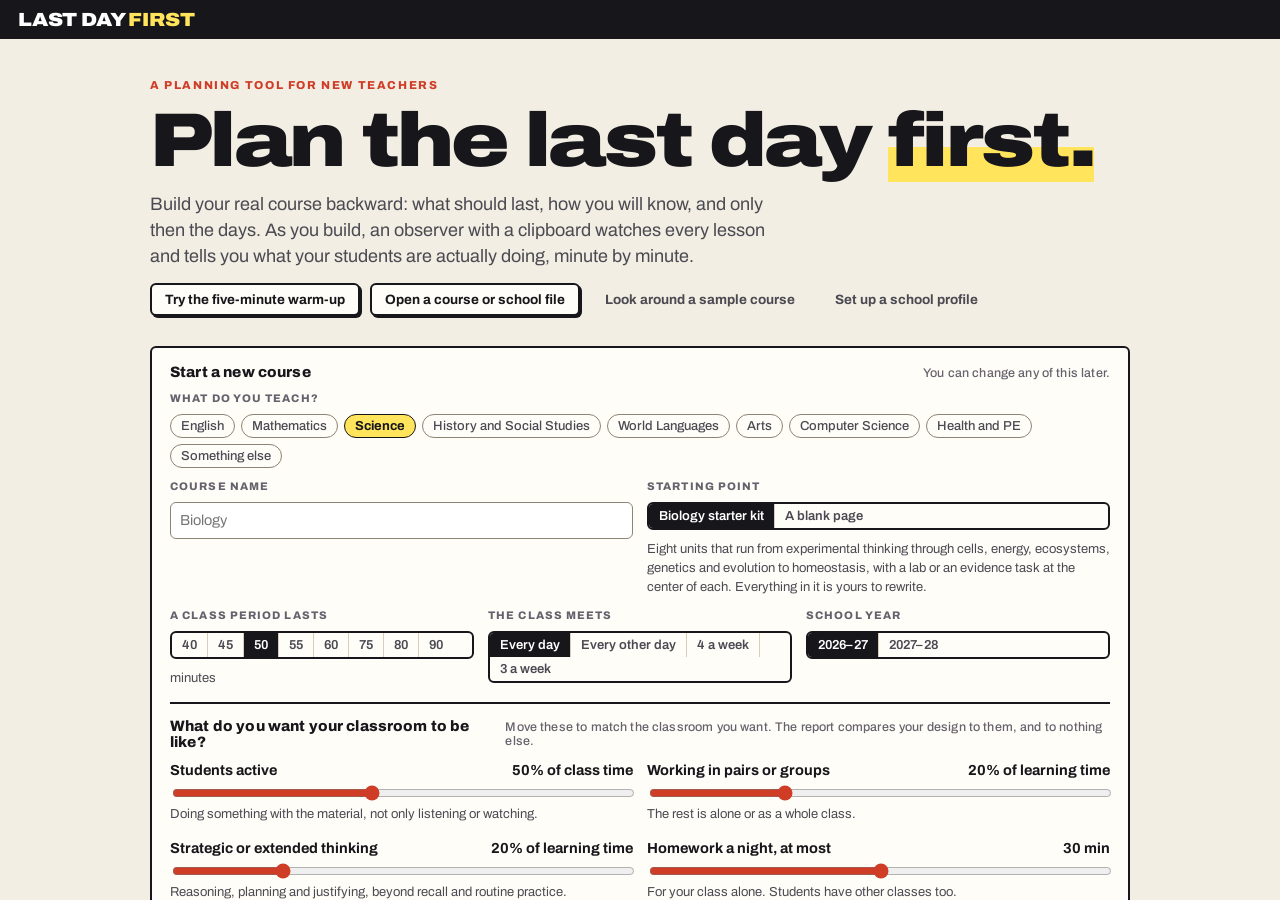
==== commit 452bc4ca: "School profile, rotating timetables, standards, folded goal lists, grades in words - School profile:" ====
--- a/docs/index.html
+++ b/docs/index.html
@@ -125,7 +125,7 @@
 .finding b { font-weight: 700; font-size: 13.5px }
 .finding span { font-size: 12.5px; color: var(--ink2) }
 .finding.s2 b::before { content: "\25CF "; color: var(--bad) } .finding.s1 b::before { content: "\25CF "; color: var(--warn) } .finding.s0 b::before { content: "\25CB "; color: var(--ink3) }
-.toasts { position: fixed; left: 50%; bottom: 22px; transform: translateX(-50%); display: grid; gap: 8px; z-index: 50; pointer-events: none }
+.toasts { position: fixed; left: 50%; top: 104px; transform: translateX(-50%); display: grid; gap: 8px; z-index: 50; pointer-events: none }
 .toast { padding: 9px 16px; background: var(--ink); color: #fff; border-radius: var(--r); font-weight: 600; box-shadow: var(--shadow); animation: rise .2s ease-out }
 .scrim { position: fixed; inset: 0; background: rgba(23, 23, 27, .55); display: grid; place-items: center; z-index: 40; padding: 16px }
 .modal { width: min(720px, 100%); max-height: 100%; overflow-y: auto; background: var(--card); border: 2.5px solid var(--line2); border-radius: var(--r); box-shadow: 8px 8px 0 var(--ink); padding: 22px 24px; display: grid; gap: 14px }
@@ -204,7 +204,6 @@
 .blk.over { background: repeating-linear-gradient(135deg, #cfc8b8 0 6px, #e9e2d3 6px 12px); padding: 0 }
 .blk.spare { background: repeating-linear-gradient(90deg, transparent 0 7px, var(--line) 7px 8px); border-right: 0; padding: 0 }
 .bell { position: absolute; top: -9px; bottom: -9px; width: 0; border-left: 3px dashed var(--red); pointer-events: none }
-.bell i { position: absolute; top: -13px; left: -14px; font: 800 10px var(--f-ui); font-style: normal; letter-spacing: .08em; text-transform: uppercase; color: var(--red) }
 .head { position: absolute; top: -6px; bottom: -6px; width: 3px; background: var(--ink); left: 0; pointer-events: none; box-shadow: 0 0 0 2px var(--hi) }
 .ruler { position: relative; height: 16px; margin-top: 3px }
 .ruler span { position: absolute; transform: translateX(-50%); font: 600 10.5px var(--f-ui); color: var(--ink3); font-variant-numeric: tabular-nums }
@@ -660,6 +659,17 @@
 .warmhint { font-size: 13px; color: #d9d4c7; border-left: 3px solid var(--hi); padding-left: 10px }
 .modal p { color: var(--ink2); line-height: 1.5 }
 
+.gradegrid.words .gradebox b { font-size: 21px; line-height: 1.15; letter-spacing: -.01em; padding: 6px 0 }
+.school { max-width: 1180px }
+.pf-using, .locknote { padding: 10px 14px; border: 2px solid var(--line2); border-left: 7px solid var(--blue); background: var(--card); border-radius: var(--r); font-size: 13.5px; display: flex; flex-wrap: wrap; gap: 8px 12px; align-items: center; max-width: 1180px }
+.locknote { margin-bottom: 16px }
+.main :disabled[title^="Set by"] { cursor: not-allowed } .main :disabled[title^="Set by"]:not(.cal-d) { opacity: .55 }
+.offlist { display: grid; gap: 6px }
+.offrow { display: grid; grid-template-columns: 150px minmax(0, 1fr) auto; gap: 10px; align-items: center }
+.offadd .field { width: auto; flex: 0 1 170px } .offadd #off-name-pf, .offadd #off-name-c { flex: 1 1 160px }
+.gl-filter { margin-bottom: 4px } .gl-more { justify-self: start }
+@media (max-width: 700px) { .offrow { grid-template-columns: minmax(0, 1fr) auto } .offrow .num { grid-column: 1 / -1 } }
+
 </style>
 </head>
 <body>
@@ -875,12 +885,77 @@
   add(lastMon(y + 1, 4));                                // Memorial Day
   return out.sort();
 }
+/* Names for those days off, keyed by the first day of each run. */
+function defaultOffNames(y) {
+  const off = defaultDaysOff(y), n = {}, first = (iso) => off.find((x) => x >= iso), set = (iso, name) => { const f = first(iso); if (f) n[f] = name; };
+  set(y + '-09-01', 'Labor Day'); set(y + '-11-20', 'Thanksgiving break'); set(y + '-12-21', 'Winter break'); set((y + 1) + '-01-12', 'Martin Luther King Jr. Day'); set((y + 1) + '-02-12', 'Presidents Day');
+  set((y + 1) + '-04-01', 'Spring break'); set((y + 1) + '-05-22', 'Memorial Day');
+  return n;
+}
+/* Runs of consecutive days off (weekends do not break a run), each with the name given to its first day. */
+function offRuns(c) {
+  const off = (c.school.off || []).slice().sort(), names = c.school.offNames || {}, runs = [];
+  for (const iso of off) {
+    const last = runs[runs.length - 1]; let joins = false;
+    if (last) { const d = dateOf(last.to); do { d.setDate(d.getDate() + 1); } while (d.getDay() === 0 || d.getDay() === 6); joins = isoOf(d) === iso; }
+    if (joins) { last.to = iso; last.days++; } else runs.push({ from: iso, to: iso, days: 1, name: names[iso] || '' });
+  }
+  return runs;
+}
+const offName = (c, iso) => { const r = offRuns(c).find((x) => iso >= x.from && iso <= x.to); return r ? r.name : ''; };
+/* The share of school days on which this class meets. */
+const meetShare = (c) => { const s = c.school; return s.cycle ? s.cycle.on.length / s.cycle.len : (s.perWeek || 5) / 5; };
+/* Standards cited on a goal, as a list of codes. */
+const goalStds = (g) => String(g.std || '').split(/[,;\n]+/).map((x) => x.trim()).filter(Boolean);
+
+/* ---------- school profile ---------- */
+/* A school leader fills this in once and hands the file to teachers. It carries the schedule and calendar, the grading policy,
+   school-wide syllabus text, house expectations and a standards list, and says which of those a teacher may not change (locks). */
+const PROFILE_LOCKS = [['schedule', 'Period length and how often classes meet'], ['calendar', 'First and last day, days off, days lost'], ['weights', 'Grading weights'], ['late', 'Late work policy'], ['retake', 'Retake policy'], ['honesty', 'Academic honesty text'], ['help', 'How to get help text']];
+function newProfile(y) {
+  y = y || 2026;
+  return { kind: 'ldf-school', v: 1, name: '', schedule: { period: 50, perWeek: 5, cycle: null }, calendar: { start: y + '-08-24', end: (y + 1) + '-06-04', off: defaultDaysOff(y), offNames: defaultOffNames(y), lost: 8 },
+    grading: { weights: { major: 50, minor: 25, homework: 15, participation: 10 }, late: 'window', retake: 'majors' }, text: { honesty: '', help: '' },
+    expect: { active: null, together: null, high: null, hw: null }, gradeStyle: 'letters', standardsName: '', standards: '', locks: {} };
+}
+const cleanCycle = (v) => { if (!v || typeof v !== 'object') return null; const len = Math.round(+v.len); if (!(len >= 2 && len <= 10)) return null; const on = Array.from(new Set((Array.isArray(v.on) ? v.on : []).map((x) => Math.round(+x)).filter((x) => x >= 1 && x <= len))).sort((a, b) => a - b); return on.length ? { len, on } : null; };
+const cleanOffNames = (v, off) => { const o = {}; if (v && typeof v === 'object') for (const k in v) if (/^\d{4}-\d{2}-\d{2}$/.test(k) && off.includes(k) && v[k]) o[k] = String(v[k]).slice(0, 60); return o; };
+/* Makes a profile from a file safe to use, the same way migrate does for a course. Throws if it is not a profile. */
+function cleanProfile(p) {
+  if (!p || typeof p !== 'object' || p.kind !== 'ldf-school') throw new Error('not a school profile');
+  const d = newProfile(), obj = (v) => (v && typeof v === 'object' && !Array.isArray(v) ? v : {}), str = (v, n) => (v == null ? '' : String(v)).slice(0, n || 4000);
+  const int = (v, lo, hi, dflt) => { v = +v; return isFinite(v) ? Math.round(clamp(v, lo, hi)) : dflt; }, iso = (v, dflt) => (/^\d{4}-\d{2}-\d{2}$/.test(v || '') ? v : dflt);
+  const S = obj(p.schedule), C = obj(p.calendar), G = obj(p.grading), T = obj(p.text), E = obj(p.expect), L = obj(p.locks), W = obj(G.weights);
+  const off = (Array.isArray(C.off) ? C.off : d.calendar.off).filter((x) => /^\d{4}-\d{2}-\d{2}$/.test(x)).slice(0, 400).sort();
+  const ex = (v, hi) => (v == null || v === '' ? null : int(v, 0, hi, null)), locks = {};
+  for (const k of PROFILE_LOCKS) if (L[k[0]]) locks[k[0]] = true;
+  return { kind: 'ldf-school', v: 1, name: str(p.name, 120),
+    schedule: { period: int(S.period, 10, 240, 50), perWeek: [5, 4, 3, 2.5, 2, 1].includes(+S.perWeek) ? +S.perWeek : 5, cycle: cleanCycle(S.cycle) },
+    calendar: { start: iso(C.start, d.calendar.start), end: iso(C.end, d.calendar.end), off, offNames: cleanOffNames(C.offNames, off), lost: int(C.lost, 0, 80, 8) },
+    grading: { weights: { major: int(W.major, 0, 100, 50), minor: int(W.minor, 0, 100, 25), homework: int(W.homework, 0, 100, 15), participation: int(W.participation, 0, 100, 10) }, late: /^[a-z]{1,20}$/.test(G.late) ? G.late : 'window', retake: /^[a-z]{1,20}$/.test(G.retake) ? G.retake : 'majors' },
+    text: { honesty: str(T.honesty), help: str(T.help) }, expect: { active: ex(E.active, 100), together: ex(E.together, 100), high: ex(E.high, 100), hw: ex(E.hw, 240) },
+    gradeStyle: p.gradeStyle === 'words' ? 'words' : 'letters', standardsName: str(p.standardsName, 120), standards: str(p.standards, 20000), locks };
+}
+/* The standards list in a profile is plain text, one per line: a code, then what it says. */
+const profileStandards = (p) => String((p && p.standards) || '').split('\n').map((l) => l.trim()).filter(Boolean).map((l) => { const m = /^(\S+)\s*(.*)$/.exec(l); return { code: m[1], text: m[2] }; });
+/* Puts a school's settings onto a course. Locked settings are copied; unlocked ones become the starting point and stay editable. */
+function applyProfile(c, p) {
+  p = cleanProfile(p);
+  c.school.period = p.schedule.period; c.school.perWeek = p.schedule.perWeek; c.school.cycle = p.schedule.cycle;
+  c.school.start = p.calendar.start; c.school.end = p.calendar.end; c.school.off = p.calendar.off.slice(); c.school.offNames = Object.assign({}, p.calendar.offNames); c.school.lost = p.calendar.lost;
+  c.syllabus.weights = Object.assign({}, p.grading.weights); c.syllabus.late = p.grading.late; c.syllabus.retake = p.grading.retake;
+  if (p.text.honesty) c.syllabus.honesty = p.text.honesty; if (p.text.help) c.syllabus.help = p.text.help;
+  c.gradeStyle = p.gradeStyle; if (p.standardsName) c.standardsName = p.standardsName;
+  c.profile = { name: p.name, locks: Object.assign({}, p.locks), expect: Object.assign({}, p.expect), standards: p.standards, standardsName: p.standardsName };
+  return c;
+}
 
 function newCourse(o) {
   o = o || {}; const y = o.year || 2026;
   return {
     v: COURSE_V, title: o.title || 'My course', subject: o.subject || 'other', grade: o.grade || '', teacher: o.teacher || '', seq: 1,
-    school: { period: o.period || 50, perWeek: o.perWeek || 5, start: y + '-08-24', end: (y + 1) + '-06-04', off: defaultDaysOff(y), lost: 8, pace: 1, classSize: 18 },
+    school: { period: o.period || 50, perWeek: o.perWeek || 5, cycle: null, start: y + '-08-24', end: (y + 1) + '-06-04', off: defaultDaysOff(y), offNames: defaultOffNames(y), lost: 8, pace: 1, classSize: 18 },
+    gradeStyle: 'letters', standardsName: '', profile: null,
     /* What the teacher says they want. The report compares the design to this, not to anyone else's idea of good teaching. */
     intent: { active: 50, together: 20, high: 20, hw: 30 },
     transfer: '', goals: [], units: [], lessons: [], assess: [],
@@ -898,16 +973,19 @@
   const str = (v, n) => (v == null ? '' : String(v)).slice(0, n || 4000), has = (tbl, id) => tbl.some((x) => x[0] === id);
   const num = (v, lo, hi, dflt) => { v = +v; return isFinite(v) ? clamp(v, lo, hi) : dflt; }, int = (v, lo, hi, dflt) => Math.round(num(v, lo, hi, dflt));
   const opt = (v, tbl, dflt) => (has(tbl, v) ? v : dflt), iso = (v, dflt) => (/^\d{4}-\d{2}-\d{2}$/.test(v || '') ? v : dflt);
-  for (const k of ['school', 'intent', 'syllabus', 'game']) { c[k] = obj(c[k]); for (const f in d[k]) if (c[k][f] == null) c[k][f] = d[k][f]; }
+  const hadNames = c.school && typeof c.school === 'object' && c.school.offNames != null;
+  for (const k of ['school', 'intent', 'syllabus', 'game']) { c[k] = obj(c[k]); for (const f in d[k]) if (c[k][f] == null && f !== 'cycle') c[k][f] = d[k][f]; }
   for (const k of ['goals', 'units', 'lessons', 'assess', 'snaps']) c[k] = arr(c[k]).filter((x) => x && typeof x === 'object');
   const all = c.goals.concat(c.units, c.lessons, c.assess), seen = new Set();
   for (const x of all) { if (!ID_OK.test(String(x.id)) || seen.has(x.id)) throw new Error('bad id'); seen.add(x.id); }
   const gid = new Set(c.goals.map((g) => g.id)), uid = new Set(c.units.map((u) => u.id)), aid = new Set(c.assess.map((a) => a.id)), goals = (v, self) => arr(v).filter((g) => gid.has(g) && g !== self);
   c.v = COURSE_V; c.title = str(c.title, 200); c.subject = opt(c.subject, SUBJECTS, 'other'); c.grade = str(c.grade, 60); c.teacher = str(c.teacher, 120); c.transfer = str(c.transfer);
   const S = c.school; S.period = int(S.period, 10, 240, 50); S.perWeek = [5, 4, 3, 2.5, 2, 1].includes(+S.perWeek) ? +S.perWeek : 5; S.start = iso(S.start, d.school.start); S.end = iso(S.end, d.school.end);
-  S.off = arr(S.off).filter((x) => /^\d{4}-\d{2}-\d{2}$/.test(x)).slice(0, 400); S.lost = int(S.lost, 0, 80, 8); S.pace = [0.5, 1, 1.5].includes(+S.pace) ? +S.pace : 1; S.classSize = int(S.classSize, 6, 40, 18);
+  S.off = arr(S.off).filter((x) => /^\d{4}-\d{2}-\d{2}$/.test(x)).slice(0, 400); S.offNames = hadNames ? cleanOffNames(S.offNames, S.off) : {}; S.cycle = cleanCycle(S.cycle); S.lost = int(S.lost, 0, 80, 8);
+  c.gradeStyle = c.gradeStyle === 'words' ? 'words' : 'letters'; c.standardsName = str(c.standardsName, 120);
+  if (c.profile && typeof c.profile === 'object') { const P = c.profile, lk = {}, ex = obj(P.expect), e2 = {}; for (const k of PROFILE_LOCKS) if (obj(P.locks)[k[0]]) lk[k[0]] = true; for (const k of ['active', 'together', 'high', 'hw']) e2[k] = ex[k] == null || ex[k] === '' ? null : int(ex[k], 0, 240, null); c.profile = { name: str(P.name, 120), locks: lk, expect: e2, standards: str(P.standards, 20000), standardsName: str(P.standardsName, 120) }; } else c.profile = null; S.pace = [0.5, 1, 1.5].includes(+S.pace) ? +S.pace : 1; S.classSize = int(S.classSize, 6, 40, 18);
   const I = c.intent; I.active = int(I.active, 0, 100, 50); I.together = int(I.together, 0, 100, 20); I.high = int(I.high, 0, 100, 20); I.hw = int(I.hw, 0, 240, 30);
-  for (const g of c.goals) { g.text = str(g.text); g.kind = opt(g.kind, GOAL_KINDS, 'knowledge'); g.priority = opt(g.priority, PRIORITIES, 'important'); g.level = int(g.level, 1, 4, 2); g.unit = uid.has(g.unit) ? g.unit : null; g.after = goals(g.after, g.id); }
+  for (const g of c.goals) { g.text = str(g.text); g.kind = opt(g.kind, GOAL_KINDS, 'knowledge'); g.priority = opt(g.priority, PRIORITIES, 'important'); g.level = int(g.level, 1, 4, 2); g.unit = uid.has(g.unit) ? g.unit : null; g.after = goals(g.after, g.id); g.std = str(g.std, 300); }
   for (const u of c.units) { u.title = str(u.title, 200); u.days = int(u.days, 0, 400, 10); u.questions = arr(u.questions).map((q) => str(q, 600)).slice(0, 12); u.source = opt(u.source, SOURCES, 'adopt'); u.sourceNote = str(u.sourceNote); u.note = str(u.note); }
   c.assess = c.assess.filter((a) => uid.has(a.unit));
   for (const a of c.assess) {
@@ -930,7 +1008,7 @@
   const Y = c.syllabus; for (const f of ['about', 'materials', 'contact', 'help', 'honesty']) Y[f] = str(Y[f]); for (const f of ['late', 'retake']) Y[f] = /^[a-z]{1,20}$/.test(Y[f]) ? Y[f] : d.syllabus[f];
   Y.weights = obj(Y.weights); for (const f of ['major', 'minor', 'homework', 'participation']) Y.weights[f] = int(Y.weights[f], 0, 100, d.syllabus.weights[f]);
   const G = c.game; G.seen = obj(G.seen); G.banners = obj(G.banners); if (G.base) G.base = obj(G.base);
-  c.snaps = c.snaps.slice(0, 8).map((s) => ({ name: str(s.name, 60), days: num(s.days, 0, 1e4, 0), active: num(s.active, 0, 1, 0), together: num(s.together, 0, 1, 0), high: num(s.high, 0, 1, 0), hw: num(s.hw, 0, 1e4, 0), serious: int(s.serious, 0, 1e4, 0), grades: arr(s.grades).map((g) => str(g, 3)).slice(0, 8) }));
+  c.snaps = c.snaps.slice(0, 8).map((s) => ({ name: str(s.name, 60), days: num(s.days, 0, 1e4, 0), active: num(s.active, 0, 1, 0), together: num(s.together, 0, 1, 0), high: num(s.high, 0, 1, 0), hw: num(s.hw, 0, 1e4, 0), serious: int(s.serious, 0, 1e4, 0), grades: arr(s.grades).map((g) => str(g, 3)).slice(0, 8), course: typeof s.course === 'string' && s.course.length < 1500000 ? s.course : '' }));
   /* New ids must never repeat an old one, whatever the file says its counter is. */
   let mx = 0; const bump = (id) => { const m = /(\d+)$/.exec(id); if (m) mx = Math.max(mx, +m[1]); }; all.forEach((x) => bump(x.id)); c.lessons.forEach((l) => l.blocks.forEach((b) => bump(b.id)));
   c.seq = Math.max(int(c.seq, 1, 1e9, 1), mx + 1);
@@ -947,7 +1025,7 @@
 const plannedDays = (c, uid) => sum(unitLessons(c, uid).map((l) => l.days || 1));
 
 /* ---------- making things ---------- */
-function addGoal(c, o) { const g = Object.assign({ id: newId(c, 'G'), text: '', kind: 'understanding', priority: 'important', level: 2, unit: null, after: [] }, o || {}); c.goals.push(g); return g; }
+function addGoal(c, o) { const g = Object.assign({ id: newId(c, 'G'), text: '', kind: 'understanding', priority: 'important', level: 2, unit: null, after: [], std: '' }, o || {}); c.goals.push(g); return g; }
 function addUnit(c, o) { const u = Object.assign({ id: newId(c, 'U'), title: 'New unit', days: 15, questions: [], source: 'adopt', sourceNote: '', note: '' }, o || {}); c.units.push(u); return u; }
 function addLesson(c, uid, o) { const l = Object.assign({ id: newId(c, 'L'), unit: uid, title: 'New lesson', days: 1, blocks: [], hw: null, note: '' }, o || {}); c.lessons.push(l); return l; }
 function addBlock(c, lesson, moveId, min, at) {
@@ -984,7 +1062,9 @@
 }
 
 /* ---------- the calendar ---------- */
-/* Every date the class meets, in order. perWeek 5 = daily, 4 = Mon-Thu, 3 = Mon/Wed/Fri, 2 = Tue/Thu, 2.5 = every other school day. */
+/* Every date the class meets, in order. perWeek 5 = daily, 4 = Mon-Thu, 3 = Mon/Wed/Fri, 2 = Tue/Thu, 2.5 = every other school day.
+   With a rotating cycle (school.cycle = { len, on }), school days are numbered 1..len round and round, skipping days off, and the
+   class meets on the days listed in `on`. An A/B schedule is a cycle of 2. */
 function meetingDates(c) {
   const s = c.school, off = new Set(s.off), out = []; let k = 0;
   /* A half-typed date (year 0202, or an end in 9999) must not make the page walk through centuries of days. */
@@ -993,7 +1073,8 @@
   for (let d = dateOf(s.start), end = dateOf(s.end); d <= end; d = new Date(d.getFullYear(), d.getMonth(), d.getDate() + 1)) {
     const iso = isoOf(d), dow = d.getDay();
     if (dow === 0 || dow === 6 || off.has(iso)) continue;
-    if (days ? days.includes(dow) : k++ % 2 === 0) out.push(iso);
+    if (s.cycle) { if (s.cycle.on.includes(k++ % s.cycle.len + 1)) out.push(iso); }
+    else if (days ? days.includes(dow) : k++ % 2 === 0) out.push(iso);
   }
   return out;
 }
@@ -1173,18 +1254,21 @@
     show: L.show / t, fed: L.show > 0 ? L.fbNow / L.show : 0 };
 }
 
-/* Homework across a set of lessons: minutes a night, what it is for, who can do it. */
+/* Homework across a set of lessons: minutes a night, what it is for, who can do it. `nights` counts class days that set homework.
+   When the class does not meet every day, an assignment has more than one night before it is due (`gap`), so the per-night
+   figures (`max`, `avgNight`, `list`) spread its minutes across them; `total` and `maxSet` are the minutes as set. */
 function homeworkStats(c, lessons) {
-  const H = { nights: 0, days: 0, total: 0, max: 0, purpose: {}, kind: {}, fb: {}, graded: {}, device: 0, list: [] };
+  const gap = Math.max(1, Math.round(1 / meetShare(c)));
+  const H = { nights: 0, days: 0, total: 0, max: 0, maxSet: 0, gap, purpose: {}, kind: {}, fb: {}, graded: {}, device: 0, list: [] };
   for (const l of lessons) {
     const d = l.days || 1; H.days += d;
     if (!l.hw || !(l.hw.min > 0)) { for (let k = 0; k < d; k++) H.list.push(0); continue; }
-    const h = l.hw; H.nights += d; H.total += h.min * d; H.max = Math.max(H.max, h.min);
+    const h = l.hw; H.nights += d; H.total += h.min * d; H.max = Math.max(H.max, h.min / gap); H.maxSet = Math.max(H.maxSet, h.min);
     H.purpose[h.purpose] = (H.purpose[h.purpose] || 0) + h.min * d; H.kind[h.kind] = (H.kind[h.kind] || 0) + h.min * d; H.fb[h.fb] = (H.fb[h.fb] || 0) + h.min * d; H.graded[h.graded] = (H.graded[h.graded] || 0) + h.min * d;
     if (h.device) H.device += h.min * d;
-    for (let k = 0; k < d; k++) H.list.push(h.min);
+    for (let k = 0; k < d; k++) H.list.push(h.min / gap);
   }
-  H.avg = H.days ? H.total / H.days : 0; H.avgNight = H.nights ? H.total / H.nights : 0;
+  H.avg = H.days ? H.total / H.days : 0; H.avgNight = H.nights ? H.total / H.nights / gap : 0;
   return H;
 }
 
@@ -1262,7 +1346,7 @@
   if (L.orphan > 0.5) h += line('Learning time tied to no goal', '<b>' + f1(avg(L.orphan)) + ' min</b>', 'warn');
   if (L.hw) {
     h += '<div class="lf-bar mid"></div><div class="lf-head"><span>Homework</span><span></span><span></span></div>';
-    h += L.hw.nights ? line('Set on', '<b>' + L.hw.nights + ' of ' + L.hw.days + ' nights</b>') + line('On those nights', '<b>' + f1(L.hw.avgNight) + ' min</b> <i>longest ' + f1(L.hw.max) + '</i>') +
+    h += L.hw.nights ? line('Set after', '<b>' + L.hw.nights + ' of ' + plural(L.hw.days, 'class day') + '</b>') + line(L.hw.gap > 1 ? 'A night, spread over the ' + L.hw.gap + ' nights before the next class' : 'On those nights', '<b>' + f1(L.hw.avgNight) + ' min</b> <i>longest ' + f1(L.hw.max) + '</i>') +
       '<div class="lf-note"><b>What it is for</b> ' + split(L.hw.purpose, HW_PURPOSES) + '</div>' + line('Needs a device or internet', '<b>' + pc(L.hw.device / (L.hw.total || 1)) + '</b>') : '<div class="lf-note">None set.</div>';
   }
   if (c) {
@@ -1272,6 +1356,13 @@
     for (const r of rows) h += '<div class="lf-int ' + (r[1] + 0.05 >= r[2] ? 'ok' : 'gap') + '"><span>' + r[0] + '</span><span>' + pc(r[2]) + '+</span><span>' + pc(r[1]) + '</span></div>';
     if (L.hw && L.hw.nights) h += '<div class="lf-int ' + (L.hw.max <= I.hw ? 'ok' : 'gap') + '"><span>Homework a night, at most</span><span>' + I.hw + ' min</span><span>' + f1(L.hw.max) + ' min</span></div>';
   }
+  /* House expectations from a school profile, shown beside the teacher's own intent and never in place of it. */
+  const E = c && c.profile && c.profile.expect, erows = E ? [['Students active', S.active, E.active, 1], ['Working in pairs or groups', S.together, E.together, 1], ['Strategic or extended thinking', S.high, E.high, 1]].filter((r) => r[2] != null) : [];
+  if (E && (erows.length || (E.hw != null && L.hw && L.hw.nights))) {
+    h += '<div class="lf-bar mid"></div><div class="lf-head"><span>Against your school\u2019s expectations</span><span>it asks</span><span>this is</span></div>';
+    for (const r of erows) h += '<div class="lf-int ' + (r[1] + 0.05 >= r[2] / 100 ? 'ok' : 'gap') + '"><span>' + r[0] + '</span><span>' + r[2] + '%+</span><span>' + pc(r[1]) + '</span></div>';
+    if (E.hw != null && L.hw && L.hw.nights) h += '<div class="lf-int ' + (L.hw.max <= E.hw ? 'ok' : 'gap') + '"><span>Homework a night, at most</span><span>' + E.hw + ' min</span><span>' + f1(L.hw.max) + ' min</span></div>';
+  }
   return h + '<div class="lf-foot">This measures the plan, not the room. The shares follow how each block is described; change a block and they change.</div></div>';
 }
 
@@ -1287,7 +1378,7 @@
    observation ("worth a look", sev 1 or 0), never as a rule. The checks never call a teaching method bad in itself; the
    intent checks compare the plan with the teacher's own stated aims.
 
-   Grade formula. For each area, P = 10 per serious finding + 4 per "worth a look" + 1 per note, and N = 24 + 10 x (units
+   Grade formula. For each area, P = 10 per serious finding + 4 per "worth a look" + 1 per note, and N = 40 + 14 x (units
    with something built in them, at least 1). score = round(100 x N / (N + P)). One serious problem costs about 23
    points in a one-unit course and about 14 in a four-unit course, and the score never goes below zero. An area scores null (grade a dash) until enough exists
    to judge it. Letter: A 93+, A- 90, B+ 87, B 83, B- 80, C+ 77, C 73, C- 70, D 60, else F. */
@@ -1295,6 +1386,9 @@
 const CHECK_AREAS = [['alignment', 'Alignment'], ['evidence', 'Evidence'], ['feasibility', 'Feasibility'], ['practice', 'Practice and feedback'], ['workload', 'Workload'], ['intent', 'Intent']];
 const CHECK_WEIGHT = { 2: 10, 1: 4, 0: 1 };
 
+/* Grades can be shown as letters or as words; a school profile or the teacher chooses. */
+const gradeWord = (s) => (s == null ? 'Not yet judged' : s >= 90 ? 'Strong' : s >= 80 ? 'Sound' : s >= 70 ? 'Developing' : 'Needs work');
+const gradeShow = (c, area) => (c && c.gradeStyle === 'words' ? gradeWord(area.score) : area.grade);
 function gradeLetter(s) {
   if (s == null) return '—';
   return s >= 93 ? 'A' : s >= 90 ? 'A−' : s >= 87 ? 'B+' : s >= 83 ? 'B' : s >= 80 ? 'B−' : s >= 77 ? 'C+' : s >= 73 ? 'C' : s >= 70 ? 'C−' : s >= 60 ? 'D' : 'F';
@@ -1582,7 +1676,7 @@
 function gradeCourse(c, findings) {
   findings = findings || runChecks(c);
   const nU = c.units.filter((u) => c.lessons.some((l) => l.unit === u.id) || c.assess.some((a) => a.unit === u.id) || c.goals.some((g) => g.unit === u.id) || (u.days > 0)).length;
-  const N = 24 + 10 * Math.max(1, nU), planned = sum(c.lessons.map((l) => l.days || 1)), hwN = c.lessons.filter((l) => l.hw && l.hw.min > 0).length, budget = budgetedDays(c);
+  const N = 40 + 14 * Math.max(1, nU), planned = sum(c.lessons.map((l) => l.days || 1)), hwN = c.lessons.filter((l) => l.hw && l.hw.min > 0).length, budget = budgetedDays(c);
   /* Enough lessons exist to judge how the days run: 10 planned class days, or one unit of 5+ days fully planned. */
   const enough = planned >= 10 || c.units.some((u) => u.days >= 5 && plannedDays(c, u.id) >= u.days);
   const can = { alignment: c.goals.length >= 1, evidence: c.goals.length >= 1 && c.assess.length >= 1, feasibility: c.units.some((u) => u.days > 0),
@@ -2054,7 +2148,7 @@
   const a = niceDate(s.start), b = niceDate(s.end);
   return (a === b ? a : a + ' to ' + b) + (s.fits ? '' : ' (runs past the last class day)');
 }
-const docsGoalLine = (g) => esc(g.text) + ' <em>(' + esc(docsLow(docsLab(GOAL_KINDS, g.kind)) + ', ' + docsLow(LEVEL_NAME[g.level] || '')) + ')</em>';
+const docsGoalLine = (g) => esc(g.text) + ' <em>(' + esc(docsLow(docsLab(GOAL_KINDS, g.kind)) + ', ' + docsLow(LEVEL_NAME[g.level] || '')) + ')</em>' + (goalStds(g).length ? ' <span class="muted">[' + esc(goalStds(g).join(', ')) + ']</span>' : '');
 /* Goals of a unit grouped by priority, lasting first. Returns HTML. */
 function docsGoalGroups(c, uid, tag) {
   const gs = c.goals.filter((g) => g.unit === uid); let h = '';
@@ -2116,7 +2210,7 @@
         if (d.getMonth() !== m) { cells.push('<td></td>'); continue; }
         const iso = isoOf(d), num = '<span class="dn">' + d.getDate() + '</span> ';
         if (iso < c.school.start || iso > c.school.end) cells.push('<td><span class="muted">' + d.getDate() + '</span></td>');
-        else if (off.has(iso)) cells.push('<td>' + num + '<span class="muted">Day off</span></td>');
+        else if (off.has(iso)) cells.push('<td>' + num + '<span class="muted">' + esc(offName(c, iso) || 'Day off') + '</span></td>');
         else if (!meet.has(iso)) cells.push('<td>' + num + '<span class="muted">No class</span></td>');
         else {
           const x = by[iso];
@@ -2309,8 +2403,9 @@
   });
   return order.map((a) => '<h3>' + esc(a.charAt(0).toUpperCase() + a.slice(1)) + '</h3>' + docsUl(groups[a])).join('');
 }
-function docsGrades(g) {
+function docsGrades(g, c) {
   if (!g) return '';
+  if (c && c.gradeStyle === 'words' && g.areas) g = { areas: g.areas.map((a) => Object.assign({}, a, { grade: gradeWord(a.score) })) };
   const arr = Array.isArray(g) ? g : g.areas || g.grades || g.items || g.rows || [];
   const cell = (v) => (v == null || v === '—' ? 'Not yet' : typeof v === 'object' ? esc(v.letter || v.grade || v.label || '') : esc(v));
   const overall = !Array.isArray(g) && g.overall != null ? '<p><strong>Overall:</strong> ' + cell(g.overall) + '</p>' : '';
@@ -2327,7 +2422,7 @@
   if (us.length === 1) h += '<h2>Unit by unit</h2><p>Only ' + esc(us[0].title) + ' has planned lessons so far, so the course label above is the label for that unit.</p>';
   else if (us.length) h += '<h2>Unit by unit</h2>' + us.map((u) => '<div class="lfwrap">' + labelHTML(unitLabel(c, u.id), { c, scope: 'unit', title: u.title }) + '</div>').join('');
   try {
-    if (typeof gradeCourse === 'function') { const G = gradeCourse(c); h += '<h2>Grades</h2>' + (G && G.enough === false ? '<p>It is too early to grade. Plan a few more lessons first.</p>' : docsGrades(G)); }
+    if (typeof gradeCourse === 'function') { const G = gradeCourse(c); h += '<h2>Grades</h2>' + (G && G.enough === false ? '<p>It is too early to grade. Plan a few more lessons first.</p>' : docsGrades(G, c)); }
     if (typeof runChecks === 'function') { const f = docsFindings(runChecks(c)); if (f) h += '<h2>Findings</h2>' + f; }
   } catch (e) { /* a broken check must never stop the packet */ }
   return h;
@@ -3781,13 +3876,40 @@
     case 'hw': { const l = lessonOf(c, id); return l ? l.hw : null; }
     case 'block': { const p = id.split('/'), l = lessonOf(c, p[0]); return l ? byId(l.blocks, p[1]) : null; }
     case 'sw': { const p = id.split('/'), l = lessonOf(c, p[0]), b = l ? byId(l.blocks, p[1]) : null; return b ? (b.sw = b.sw || {}) : null; }
-    case 'ui': return App.sel; case 'rep': return App.rep;
+    case 'ui': return App.sel; case 'rep': return App.rep; case 'offname': return c.school.offNames || (c.school.offNames = {});
+    case 'pf': return pfGet(); case 'pfs': return pfGet().schedule; case 'pfc': return pfGet().calendar; case 'pfw': return pfGet().grading.weights; case 'pfg': return pfGet().grading; case 'pft': return pfGet().text; case 'pfe': return pfGet().expect; case 'pfon': return pfGet().calendar.offNames;
   }
   return null;
 }
 const parseVal = (v) => (v === 'true' ? true : v === 'false' ? false : v === 'null' ? null : v !== '' && !isNaN(v) ? +v : v);
 function setPath(path, value) { const p = path.split(':'), o = resolve(p[0], p[1]); if (o) o[p[2]] = value; return !!o; }
 function getPath(path) { const p = path.split(':'), o = resolve(p[0], p[1]); return o ? o[p[2]] : undefined; }
+
+/* ---------- settings a school profile has locked ---------- */
+const LOCK_PATHS = [[/^weights:/, 'weights'], [/^syllabus::late$/, 'late'], [/^syllabus::retake$/, 'retake'], [/^syllabus::honesty$/, 'honesty'], [/^syllabus::help$/, 'help'], [/^school::(period|perWeek)$/, 'schedule'], [/^school::(start|end|lost)$/, 'calendar'], [/^offname:/, 'calendar']];
+const LOCK_ACTS = { calDay: 'calendar', calHolidays: 'calendar', calClear: 'calendar', sylEven: 'weights', sylScale: 'weights' };
+/* Which lock, if any, stops this field or button being changed in the open course. The profile screen itself is never locked. */
+function lockOf(path, act, arg) {
+  const L = App.c && App.c.profile && App.c.profile.locks; if (!L || App.view === 'school') return null;
+  if (path) { for (const x of LOCK_PATHS) if (x[0].test(path) && L[x[1]]) return x[1]; return null; }
+  if (act === 'set' || act === 'toggle' || act === 'nudge') return lockOf(String(arg).split('=')[0]);
+  if (act === 'cycSet' || act === 'cycLen' || act === 'cycDay') return String(arg).split('=')[0] === 'c' && L.schedule ? 'schedule' : null;
+  if (act === 'offAdd' || act === 'offDel') return String(arg).split('=')[0] === 'c' && L.calendar ? 'calendar' : null;
+  return LOCK_ACTS[act] && L[LOCK_ACTS[act]] ? LOCK_ACTS[act] : null;
+}
+const lockSay = () => toast('Set by ' + ((App.c.profile && App.c.profile.name) || 'your school') + '. It cannot be changed in the course.');
+/* After each render, locked fields and buttons are switched off and say why. */
+function applyLocks() {
+  const L = App.c && App.c.profile && App.c.profile.locks; if (!L || App.view === 'school' || !Object.keys(L).length) return;
+  const why = 'Set by ' + (App.c.profile.name || 'your school');
+  $('main').querySelectorAll('[data-bind]').forEach((el) => { if (lockOf(el.dataset.bind)) { el.disabled = true; el.title = why; } });
+  $('main').querySelectorAll('[data-act]').forEach((el) => { if (lockOf(null, el.dataset.act, el.dataset.arg)) { el.disabled = true; el.title = why; } });
+}
+function lockNoteHTML() {
+  const P = App.c && App.c.profile; if (!P) return '';
+  const here = { calendar: ['schedule', 'calendar'], syllabus: ['weights', 'late', 'retake', 'honesty', 'help'] }[App.view] || [], on = PROFILE_LOCKS.filter((k) => here.includes(k[0]) && P.locks[k[0]]);
+  return on.length ? '<div class="locknote"><b>Set by ' + esc(P.name || 'your school') + ':</b> ' + on.map((k) => k[1].toLowerCase()).join('; ') + '. These are greyed out here.</div>' : '';
+}
 
 /* ---------- HTML helpers (all return strings) ---------- */
 const attrs = (a) => (a ? ' ' + a : '');
@@ -3841,9 +3963,9 @@
 function renderTop() {
   const c = App.c;
   $('top').innerHTML = '<button class="word" data-act="go" data-arg="start" title="Home">Last Day <i>First</i></button>' +
-    (c && c.warm ? '<span class="grow"></span><button class="btn sm" data-act="go" data-arg="start">Leave the warm-up</button>' : c ? '<input class="title" data-bind="course::title" value="' + esc(c.title) + '" aria-label="Course title"><button class="btn sm" data-act="glossary" title="What the words on these pages mean">Words</button><button class="btn sm" data-act="saveFile" title="Download this course as a file you can reopen or hand to a mentor">Save file</button><button class="btn sm" data-act="go" data-arg="report">Report</button>' : '<span class="grow"></span>');
+    (c && c.warm ? '<span class="grow"></span><button class="btn sm" data-act="go" data-arg="start">Leave the warm-up</button>' : c ? '<input class="title" data-bind="course::title" value="' + esc(c.title) + '" aria-label="Course title"><button class="btn sm" data-act="go" data-arg="school" title="Your school\u2019s schedule, calendar, grading policy and expectations">' + (c.profile ? esc(short(c.profile.name || 'School', 18)) : 'School') + '</button><button class="btn sm" data-act="glossary" title="What the words on these pages mean">Words</button><button class="btn sm" data-act="saveFile" title="Download this course as a file you can reopen or hand to a mentor">Save file</button><button class="btn sm" data-act="go" data-arg="report">Report</button>' : '<span class="grow"></span>');
   const cnt = {}; App.findings.forEach((f) => { if (f.sev >= 2 && f.where) cnt[f.where.view] = (cnt[f.where.view] || 0) + 1; });
-  $('nav').hidden = !c || !!c.warm;
+  $('nav').hidden = !c || !!c.warm || App.view === 'start';
   $('nav').innerHTML = c ? CHAPTERS.map((ch, k) => '<button data-act="go" data-arg="' + ch[0] + '" class="' + chapterState(c, ch[0]) + '"' + (App.view === ch[0] ? ' aria-current="page"' : '') + ' title="' + ch[2] + (chapterState(c, ch[0]) === 'done' ? ' (done)' : '') + '"><span class="n">' + (chapterState(c, ch[0]) === 'done' ? '✓' : k + 1) + '</span>' + ch[1] + (cnt[ch[0]] && App.view !== ch[0] ? '<span class="cnt" aria-label="' + cnt[ch[0]] + ' to fix">' + cnt[ch[0]] + '</span>' : '') + '</button>').join('') : '';
 }
 function sideHTML() {
@@ -3852,23 +3974,25 @@
     (fs.length ? fs.map((f) => '<button class="finding s' + f.sev + '" data-act="jump" data-arg="' + esc(JSON.stringify(f.where)) + '" title="' + esc(f.source || '') + '"><b>' + esc(f.text) + '</b><span>' + esc(f.why || '') + '</span></button>').join('') : '<p class="hint">Nothing flagged here. Checks run on every change.</p>') + '</div>';
 }
 function render() {
-  const c = App.c; if (!c && App.view !== 'start') App.view = 'start';
+  const c = App.c; if (!c && App.view !== 'start' && App.view !== 'school') App.view = 'start';
   const V = VIEWS[App.view] || VIEWS.start, main = $('main'), keep = main.scrollTop;
   computeFindings(); renderTop();
   const wide = !c || V.wide; $('body').className = 'body' + (wide ? ' wide' : ''); $('side').hidden = wide;
-  main.innerHTML = V.render(c) + (wide ? '' : '<div class="side-inline" data-live="sideinline">' + sideHTML() + '</div>'); main.scrollTop = App.scrollReset ? 0 : keep; App.scrollReset = false;
+  main.innerHTML = lockNoteHTML() + V.render(c) + (wide ? '' : '<div class="side-inline" data-live="sideinline">' + sideHTML() + '</div>'); main.scrollTop = App.scrollReset ? 0 : keep; App.scrollReset = false;
   if (!wide) $('side').innerHTML = sideHTML();
   document.title = (c && VIEWS[App.view] && App.view !== 'start' ? V.name + ' \u2013 ' : '') + 'Last Day First';
   if (V.after) V.after(main);
+  applyLocks();
 }
 /* While someone is typing, only the parts marked data-live are refreshed, so the caret never jumps. */
 function refreshLive() {
-  const V = VIEWS[App.view]; if (!V || !App.c) return;
+  const V = VIEWS[App.view]; if (!V || (!App.c && App.view !== 'school')) return;
   computeFindings();
   const tmp = document.createElement('div'); tmp.innerHTML = V.render(App.c) + (V.wide ? '' : '<div class="side-inline" data-live="sideinline">' + sideHTML() + '</div>');
   $('main').querySelectorAll('[data-live]').forEach((el) => { const n = tmp.querySelector('[data-live="' + el.dataset.live + '"]'); if (n && n.innerHTML !== el.innerHTML) el.innerHTML = n.innerHTML; });
   if (!$('side').hidden) $('side').innerHTML = sideHTML();
   if (V.live) V.live();
+  applyLocks();
 }
 function go(view, fromHistory) {
   if (App.c && App.c.warm && view !== 'lessons') { App.c = loadSaved(); App.sel = {}; view = 'start'; }
@@ -3919,18 +4043,20 @@
   const el = ev.target.closest('[data-act]'); if (!el || el.disabled) return;
   const f = ACT[el.dataset.act]; if (!f) return;
   const act = el.dataset.act, arg = el.dataset.arg;
+  if (lockOf(null, act, arg)) { lockSay(); return; }
   if (f(arg, App.c, el, ev) === false) return;
   App.renderDue = false; save(); render();
   if (!App.modal && (!document.activeElement || document.activeElement === document.body)) { const all = Array.from(document.querySelectorAll('#main [data-act="' + act + '"], #top [data-act="' + act + '"], #nav [data-act="' + act + '"]')).filter((x) => !x.disabled), again = all.find((x) => x.dataset.arg === arg) || all[0]; (again || $('main')).focus({ preventScroll: true }); }
 });
 document.addEventListener('input', (ev) => {
-  const el = ev.target; if (!el.dataset || !el.dataset.bind || !App.c) return;
+  const el = ev.target; if (!el.dataset || !el.dataset.bind || (!App.c && App.view !== 'school')) return;
+  if (lockOf(el.dataset.bind)) { lockSay(); render(); return; }
   let v = el.value; if (el.dataset.num != null || el.type === 'range') { v = el.value === '' ? 0 : +el.value; if (!isFinite(v)) v = 0; if (!(+el.step > 0 && +el.step < 1)) v = Math.round(v); if (el.min !== '' && v < +el.min) v = +el.min; if (el.max !== '' && v > +el.max) v = +el.max; }
   if (el.type === 'checkbox') v = el.checked;
   setPath(el.dataset.bind, v); save();
   if (el.tagName !== 'SELECT' && el.type !== 'checkbox') refreshLive();
 });
-document.addEventListener('change', (ev) => { const el = ev.target; if (el.id === 'file') return openCourseFile(el); if (el.dataset && el.dataset.bind && App.c) { if (el.classList.contains('title')) return renderTop(); if (App.pressing) App.renderDue = true; else render(); } });
+document.addEventListener('change', (ev) => { const el = ev.target; if (el.id === 'file') return openCourseFile(el); if (el.dataset && el.dataset.bind && (App.c || App.view === 'school')) { if (el.classList.contains('title')) return renderTop(); if (App.pressing) App.renderDue = true; else render(); } });
 window.addEventListener('popstate', (ev) => { if (App.modal) closeModal(); go((ev.state && ev.state.view) || (location.hash || '').slice(1) || 'start', true); });
 document.addEventListener('keydown', (ev) => {
   if (!App.modal) return;
@@ -3956,7 +4082,10 @@
   const f = input.files && input.files[0]; if (!f) return;
   const r = new FileReader();
   r.onload = () => {
-    let c = null; try { c = JSON.parse(r.result); if (!c || !Array.isArray(c.units) || !Array.isArray(c.goals)) throw new Error('not a course'); c = migrate(c); } catch (e) { c = null; toast('That file is not a course saved from here.'); }
+    let c = null, raw = null; try { raw = JSON.parse(r.result); } catch (e) { raw = null; }
+    /* The same button opens a school profile: it is recognised by what is inside the file. */
+    if (raw && raw.kind === 'ldf-school') { input.value = ''; try { App.pf = cleanProfile(raw); pfSave(); App.pfUse = true; toast('Opened the school profile for ' + (App.pf.name || 'your school') + '.'); if (App.view === 'school' || App.view === 'start') render(); else go('school'); } catch (e) { toast('That school profile could not be read.'); } return; }
+    try { c = raw; if (!c || !Array.isArray(c.units) || !Array.isArray(c.goals)) throw new Error('not a course'); c = migrate(c); } catch (e) { c = null; toast('That file is not a course saved from here.'); }
     input.value = ''; if (c) replaceCourse(c, () => { go(c.units.length ? 'report' : 'goals'); toast('Opened ' + (c.title || 'the course') + '.'); });
   };
   r.readAsText(f);
@@ -3971,27 +4100,30 @@
     const slider = (k, label, min, max, unit, help) => '<div class="stack" style="gap:2px"><div class="row between"><span><b>' + label + '</b></span><b class="num" data-live="su-' + k + '">' + s[k] + unit + '</b></div><input type="range" data-su="' + k + '" min="' + min + '" max="' + max + '" step="5" value="' + s[k] + '" aria-label="' + label + '"><span class="hint">' + help + '</span></div>';
     return '<div class="ws start"><div class="hero"><div class="eyebrow">A planning tool for new teachers</div><h1>Plan the last day <i>first.</i></h1>' +
       '<p>Build your real course backward: what should last, how you will know, and only then the days. As you build, an observer with a clipboard watches every lesson and tells you what your students are actually doing, minute by minute.</p>' +
-      '<div class="row wrap">' + (saved ? '<button class="btn pri" data-act="resume">Continue “' + esc(short(saved.title, 34)) + '”</button>' : '') + '<button class="btn" data-act="warmup">Try the five-minute warm-up</button><button class="btn" data-act="openFile">Open a course file</button><button class="btn ghost" data-act="tryDemo">Look around a sample course</button></div></div>' +
+      '<div class="row wrap">' + (saved ? '<button class="btn pri" data-act="resume">Continue “' + esc(short(saved.title, 34)) + '”</button>' : '') + '<button class="btn" data-act="warmup">Try the five-minute warm-up</button><button class="btn" data-act="openFile">Open a course or school file</button><button class="btn ghost" data-act="tryDemo">Look around a sample course</button><button class="btn ghost" data-act="go" data-arg="school">Set up a school profile</button></div></div>' +
       '<div class="panel"><h2>Start a new course <small>You can change any of this later.</small></h2>' +
       '<div class="stack"><span class="lbl">What do you teach?</span><div class="chips">' + SUBJECTS.map((x) => '<button class="chip" data-act="suSet" data-arg="subject=' + x[0] + '" aria-pressed="' + (s.subject === x[0]) + '">' + x[1] + '</button>').join('') + '</div></div>' +
-      '<div class="grid2"><div class="stack"><label class="lbl" for="su-title">Course name</label><input class="field" id="su-title" data-su="title" value="' + esc(s.title) + '" placeholder="' + esc(kit ? kit.course : 'For example, Chemistry') + '"></div>' +
+      '<div class="grid2"><div class="stack"><label class="lbl" for="su-title">Course name</label><input class="field" id="su-title" data-su="title" value="' + esc(s.title) + '" placeholder="' + esc(kit && s.kit ? kit.course : 'For example, Chemistry') + '"></div>' +
       '<div class="stack"><span class="lbl">Starting point</span>' + (kit ? '<span class="seg"><button data-act="suSet" data-arg="kit=true" aria-pressed="' + !!s.kit + '">' + esc(kit.course) + ' starter kit</button><button data-act="suSet" data-arg="kit=false" aria-pressed="' + !s.kit + '">A blank page</button></span><span class="hint">' + (s.kit ? esc(kit.blurb) + ' Everything in it is yours to rewrite.' : 'You write every goal and unit yourself.') + '</span>' : '<span class="hint">No starter kit for this subject, so you start from a blank page.</span>') + '</div></div>' +
-      '<div class="grid3"><div class="stack"><span class="lbl">A class period lasts</span><span class="seg">' + [40, 45, 50, 55, 60, 75, 80, 90].map((m) => '<button data-act="suSet" data-arg="period=' + m + '" aria-pressed="' + (s.period === m) + '">' + m + '</button>').join('') + '</span><span class="hint">minutes</span></div>' +
+      (App.pf && App.pf.name ? '<div class="pf-using"><b>School profile: ' + esc(App.pf.name) + '.</b> ' + (App.pfUse ? 'New courses start with its schedule, calendar and grading policy.' : 'Not being used for new courses.') + ' <span class="seg" role="group" aria-label="Use the school profile for new courses"><button data-act="pfUseSet" data-arg="true" aria-pressed="' + !!App.pfUse + '">Use it</button><button data-act="pfUseSet" data-arg="false" aria-pressed="' + !App.pfUse + '">Do not use it</button></span></div>' : '') +
+      (App.pf && App.pfUse ? '' : '<div class="grid3"><div class="stack"><span class="lbl">A class period lasts</span><span class="seg">' + [40, 45, 50, 55, 60, 75, 80, 90].map((m) => '<button data-act="suSet" data-arg="period=' + m + '" aria-pressed="' + (s.period === m) + '">' + m + '</button>').join('') + '</span><span class="hint">minutes</span></div>' +
       '<div class="stack"><span class="lbl">The class meets</span><span class="seg">' + [[5, 'Every day'], [2.5, 'Every other day'], [4, '4 a week'], [3, '3 a week']].map((m) => '<button data-act="suSet" data-arg="perWeek=' + m[0] + '" aria-pressed="' + (s.perWeek === m[0]) + '">' + m[1] + '</button>').join('') + '</span></div>' +
-      '<div class="stack"><span class="lbl">School year</span><span class="seg">' + [2026, 2027].map((y) => '<button data-act="suSet" data-arg="year=' + y + '" aria-pressed="' + (s.year === y) + '">' + y + '–' + String(y + 1).slice(2) + '</button>').join('') + '</span></div></div>' +
+      '<div class="stack"><span class="lbl">School year</span><span class="seg">' + [2026, 2027].map((y) => '<button data-act="suSet" data-arg="year=' + y + '" aria-pressed="' + (s.year === y) + '">' + y + '–' + String(y + 1).slice(2) + '</button>').join('') + '</span></div></div>') +
       '<hr class="rule"><div class="stack"><div class="sec-h">What do you want your classroom to be like? <small>Move these to match the classroom you want. The report compares your design to them, and to nothing else.</small></div><div class="grid2">' +
       slider('active', 'Students active', 20, 90, '% of class time', 'Doing something with the material, not only listening or watching.') + slider('together', 'Working in pairs or groups', 0, 70, '% of learning time', 'The rest is alone or as a whole class.') +
       slider('high', 'Strategic or extended thinking', 5, 70, '% of learning time', 'Reasoning, planning and justifying, beyond recall and routine practice.') + slider('hw', 'Homework a night, at most', 0, 60, ' min', 'For your class alone. Students have other classes too.') + '</div></div>' +
       '<div class="row"><button class="btn pri" data-act="begin">Start building</button><span class="hint">Your work saves in this browser as you go. Nothing is sent anywhere.</span></div></div>' +
-      '<p class="hint fine">The approach is backward design, set out by Grant Wiggins and Jay McTighe. What the observer records draws on published classroom observation methods. The tool measures your plan, not your classroom, and it has no AI inside.</p></div>';
+      '<p class="hint fine">The approach is backward design, set out by Grant Wiggins and Jay McTighe (this tool is independent of them and of the other researchers whose published work it draws on; none of them is associated with it or has reviewed or endorsed it). What the observer records draws on published classroom observation methods. The tool measures your plan, not your classroom, and it has no AI inside.</p></div>';
   },
 };
+ACT.pfUseSet = (a) => { App.pfUse = a === 'true'; };
 ACT.suSet = (a) => { const p = a.split('='); App.setup[p[0]] = parseVal(p[1]); };
 ACT.resume = () => { if (!App.c || App.c.demo || App.c.warm) { App.c = loadSaved(); App.sel = {}; } go(App.c && App.c.units.length ? 'lessons' : 'goals'); return false; };
 ACT.tryDemo = () => { flushSave(); App.c = demoCourse(); App.c.demo = true; App.sel = {}; go('lessons'); toast('This is a sample. Nothing you change here is saved.'); return false; };
 ACT.begin = () => {
   const s = App.setup, kit = s.kit && KITS.find((k) => k.subject === s.subject);
   let c = newCourse({ subject: s.subject, period: s.period, perWeek: s.perWeek, year: s.year, title: s.title.trim() || (kit ? kit.course : optName(SUBJECTS, s.subject)) });
+  if (App.pf && App.pfUse) applyProfile(c, App.pf);
   if (kit) {
     const t = c.title; c = kitToCourse(kit, c); if (s.title.trim()) c.title = t; c.game.kit = kit.id;
     /* A kit is written for a class that meets about 160 times. On another schedule, shrink every unit to fit this calendar with a little room. */
@@ -4013,6 +4145,8 @@
   guided: 10, indep: 12, partner: 10, drill: 6, game: 15, sread: 10, closeread: 12, write: 20, lab: 30, task: 20, studio: 25, projwork: 30, research: 20, peer: 10, gallery: 10, present: 20, perform: 15, test: 40, ptask: 40,
   confer: 15, goover: 8, seminar: 25, debate: 25, simulate: 20, stations: 24, skillp: 15, readaloud: 8 };
 const famColor = (mix) => FAMILY_BY[dominantFam(mix)].color;
+/* Minutes written the same way everywhere: whole when whole, one decimal otherwise. */
+const fmtMin = (v) => (Math.abs(v - Math.round(v)) < 0.05 ? String(Math.round(v)) : v.toFixed(1));
 
 function curUnit(c) { let u = unitOf(c, App.sel.unit); if (!u) { u = c.units[0] || null; App.sel.unit = u ? u.id : null; } return u; }
 function curLesson(c) { const u = curUnit(c); if (!u) return null; const ls = unitLessons(c, u.id); let l = ls.find((x) => x.id === App.sel.lesson); if (!l) { l = ls[0] || null; App.sel.lesson = l ? l.id : null; App.sel.block = null; } return l; }
@@ -4025,7 +4159,7 @@
     else { const b = l.blocks[s.i], F = FAMILY_BY[dominantFam(s.mix)]; h += '<button class="blk' + (App.sel.block === b.id ? ' sel' : '') + '" data-act="selBlock" data-arg="' + b.id + '" aria-pressed="' + (App.sel.block === b.id) + '" aria-label="' + esc(s.e.move.name + ', ' + b.min + ' minutes, mostly ' + F.name.toLowerCase()) + '" style="width:' + w(b.min) + ';background:' + F.color + ';color:' + F.text + '" title="' + esc(s.e.move.name + ', ' + b.min + ' min') + '"><b>' + esc(s.e.move.name) + '</b><i>' + b.min + '</i></button>'; }
   }
   if (L.total < L.period) h += '<span class="blk spare" style="width:' + w(L.period - L.total) + '" title="Unplanned time"></span>';
-  h += '<span class="bell" style="left:' + w(L.period) + '" title="The bell"><i>bell</i></span><span class="head" id="playhead"></span></div><div class="ruler">';
+  h += '<span class="bell" style="left:' + w(L.period) + '" title="The bell, at ' + L.period + ' minutes"></span><span class="head" id="playhead"></span></div><div class="ruler">';
   const stepMin = span > 70 ? 10 : 5; for (let m = 0; m <= span; m += stepMin) h += '<span style="left:' + w(m) + '">' + m + '</span>';
   /* The same blocks as a plain list: easier to tap on a phone and to read aloud. Shown only on narrow screens. */
   h += '</div><ol class="blocklist">' + L.segs.filter((s) => !s.over).map((s) => { const b = l.blocks[s.i]; return '<li><button class="' + (App.sel.block === b.id ? 'sel' : '') + '" data-act="selBlock" data-arg="' + b.id + '"><i class="dot" style="background:' + famColor(s.mix) + '"></i><span>' + esc(s.e.move.name) + '</span><b>' + b.min + ' min</b></button></li>'; }).join('') + '</ol>';
@@ -4040,11 +4174,11 @@
     '<p class="hint">' + esc(m.does) + '</p>' +
     '<div class="row wrap"><span class="lbl">Minutes</span>' + stepper('block:' + p + ':min', b.min, 1, 240, 1) + '<span class="row">' + [-5, 5].map((d) => '<button class="btn sm" data-act="nudge" data-arg="block:' + p + ':min=' + d + '=1=240">' + (d > 0 ? '+' : '−') + '5</button>').join('') + '</span></div>' +
     (m.sw || []).map((s) => '<div class="stack"><span class="lbl">' + esc(s.label) + '</span>' + seg('sw:' + p + ':' + s.id, s.opts.map((o) => [o.id, o.label]), (b.sw && b.sw[s.id]) || s.opts[0].id) + '</div>').join('') +
-    (m.pu === 'N' && !b.pu ? '' : '<div class="stack"><span class="lbl">Which goals is this for?</span>' + goalPicker('block:' + p + ':goals', goals.concat(others), b.goals) + '</div>') +
-    '<details' + (b.pu || b.lv || b.note || b.assess ? ' open' : '') + '><summary>Fine-tune how this block is described</summary><div class="stack" style="padding-top:10px">' +
+    (m.pu === 'N' && !b.pu ? '' : '<div class="stack"><span class="lbl">Which goals is this for?' + (b.goals.length ? '' : ' <span class="tag warn">none chosen yet</span>') + '</span>' + goalPicker('block:' + p + ':goals', goals.concat(others), b.goals) + '</div>') +
+    (m.grp === 'show' && as.length ? '<div class="stack"><span class="lbl">Is this the class time for one of your assessments?</span>' + pick('block:' + p + ':assess', [['', 'No, it stands alone']].concat(as.map((a) => [a.id, (a.kind === 'major' ? 'Major: ' : 'Check: ') + a.title])), b.assess || '', 'aria-label="Assessment this block is the class time for"') + (() => { const a = assessOf(c, b.assess); if (!a) return ''; const have = sum(c.lessons.map((x) => sum(x.blocks.filter((k) => k.assess === a.id).map((k) => k.min)) * (x.days || 1))); return a.min > have + 2 ? '<span class="hint"><span class="tag warn">short</span> \u201c' + esc(short(a.title, 40)) + '\u201d is set to need ' + a.min + ' minutes in class. Blocks tied to it add up to ' + have + '.</span>' : ''; })() + '</div>' : '') +
+    '<details' + (b.pu || b.lv || b.note ? ' open' : '') + '><summary>Fine-tune how this block is described</summary><div class="stack" style="padding-top:10px">' +
     '<div class="stack"><span class="lbl">Purpose <span class="hint" style="text-transform:none;letter-spacing:0">usually ' + optName(PURPOSES, m.pu).toLowerCase() + '</span></span>' + seg('block:' + p + ':pu', [['null', 'As usual']].concat(PURPOSES.filter((x) => x[0] !== 'N').map((x) => [x[0], x[1], x[2]])), b.pu || 'null') + '</div>' +
     '<div class="stack"><span class="lbl">Thinking level <span class="hint" style="text-transform:none;letter-spacing:0">usually ' + LEVEL_NAME[e.move.lv].toLowerCase() + '</span></span>' + seg('block:' + p + ':lv', [['null', 'As usual']].concat(LEVELS.map((x) => [x[0], x[1], x[2]])), b.lv || 'null') + '</div>' +
-    (m.grp === 'show' && as.length ? '<div class="stack"><span class="lbl">This is the class time for</span>' + pick('block:' + p + ':assess', [['', 'No particular assessment']].concat(as.map((a) => [a.id, a.title])), b.assess || '') + '</div>' : '') +
     '<div class="stack"><span class="lbl">Your notes</span>' + area('block:' + p + ':note', b.note || '', 'placeholder="What you will say, show or hand out"') + '</div></div></details></div>';
 }
 function homeworkHTML(c, l) {
@@ -4067,12 +4201,12 @@
     if (!u) return '<div class="ws"><div class="ws-head"><div class="eyebrow">Chapter 5</div><h1>Lessons</h1></div>' + empty('A lesson belongs to a unit. Lay out your units first.', '<button class="btn pri" data-act="go" data-arg="sequence">Go to Sequence</button>') + '</div>';
     const ls = unitLessons(c, u.id), l = curLesson(c), used = plannedDays(c, u.id);
     const list = '<div class="lessons-list"><h1 class="sr">Lessons in ' + esc(u.title) + '</h1><div class="stack"><span class="lbl">Unit</span>' + pick('ui::unit', c.units.map((x, k) => [x.id, (k + 1) + '. ' + x.title]), u.id, 'aria-label="Unit"') + '<span class="hint" data-live="days"><b class="num">' + used + '</b> of ' + u.days + ' days planned' + (used > u.days ? ' <span class="tag bad">over</span>' : '') + '</span></div>' +
-      '<div class="stack" data-live="list">' + ls.map((x, k) => { const L = lessonLabel(c, x); return '<button class="card lcard' + (l && x.id === l.id ? ' sel' : '') + '" data-act="selLesson" data-arg="' + x.id + '"><span class="row between"><b>' + (k + 1) + '. ' + esc(short(x.title, 30)) + '</b>' + (x.days > 1 ? tag(x.days + ' days') : '') + '</span>' + miniStrip(c, x) + '<span class="row between hint"><span>' + Math.round(L.total) + ' min' + (L.over > 0.5 ? ' <span class="tag bad">' + Math.round(L.over) + ' over</span>' : '') + '</span><span>' + (x.hw ? 'HW ' + x.hw.min + ' min' : '') + '</span></span></button>'; }).join('') + '</div>' +
+      '<div class="stack" data-live="list">' + ls.map((x, k) => { const L = lessonLabel(c, x); return '<button class="card lcard' + (l && x.id === l.id ? ' sel' : '') + '" data-act="selLesson" data-arg="' + x.id + '"><span class="row between"><b>' + (k + 1) + '. ' + esc(short(x.title, 30)) + '</b>' + (x.days > 1 ? tag(x.days + ' days') : '') + '</span>' + miniStrip(c, x) + '<span class="row between hint"><span>' + fmtMin(L.total) + ' min' + (L.over > 0.5 ? ' <span class="tag bad">' + fmtMin(L.over) + ' over</span>' : '') + '</span><span>' + (x.hw ? 'HW ' + x.hw.min + ' min' : '') + '</span></span></button>'; }).join('') + '</div>' +
       '<button class="btn' + (ls.length ? ' sm' : ' pri') + '" data-act="lessonChooser">+ Add a lesson</button></div>';
     if (!l) return '<div class="ws lessons"><div class="lgrid">' + list + '<div class="stack">' + '<div class="ws-head"><div class="eyebrow">Chapter 5 · ' + esc(u.title) + '</div><h1>Plan the days</h1><p>You know where this unit ends and how you will know students got there. Now build the class periods that get them there. Start with a ready-made shape and change it, or start blank.</p></div>' + mentor(MENTOR.lessons(c)) + '</div></div></div>';
     const L = lessonLabel(c, l), b = byId(l.blocks, App.sel.block), k = ls.indexOf(l);
     const editor = '<div class="stack editor"><div class="row"><input class="field big grow" data-bind="lesson:' + l.id + ':title" value="' + esc(l.title) + '" aria-label="Lesson title"><span class="lbl">Days</span>' + stepper('lesson:' + l.id + ':days', l.days, 1, 20, 1) + '</div>' +
-      '<div class="row wrap"><button class="btn sm ghost" data-act="moveLesson" data-arg="-1" ' + (k === 0 ? 'disabled' : '') + '>↑ Earlier</button><button class="btn sm ghost" data-act="moveLesson" data-arg="1" ' + (k === ls.length - 1 ? 'disabled' : '') + '>↓ Later</button><button class="btn sm ghost" data-act="dupLesson">Copy this lesson</button><button class="btn sm ghost danger" data-act="delLesson">Delete</button><span class="grow"></span><span class="hint" data-live="fit">' + (L.over > 0.5 ? '<span class="tag bad">Runs ' + Math.round(L.over) + ' min past the bell</span>' : L.total ? '<span class="tag good">Fits, ' + Math.round(-L.over) + ' min spare</span>' : '') + '</span></div>' +
+      '<div class="row wrap"><button class="btn sm ghost" data-act="moveLesson" data-arg="-1" ' + (k === 0 ? 'disabled' : '') + '>↑ Earlier</button><button class="btn sm ghost" data-act="moveLesson" data-arg="1" ' + (k === ls.length - 1 ? 'disabled' : '') + '>↓ Later</button><button class="btn sm ghost" data-act="dupLesson">Copy this lesson</button><button class="btn sm ghost danger" data-act="delLesson">Delete</button><span class="grow"></span><span class="hint" data-live="fit">' + (L.over > 0.5 ? '<span class="tag bad">Runs ' + fmtMin(L.over) + ' min past the bell</span>' : L.total ? '<span class="tag good">Fits, ' + fmtMin(-L.over) + ' min spare</span>' : '') + '</span></div>' +
       '<div data-live="strip">' + stripHTML(c, l, L) + '</div>' + (l.blocks.length ? '' : '<p class="hint">Pick blocks below to fill the period. Hatched grey is time for settling, moving and packing up that the plan did not include.</p>') +
       (b ? blockInspector(c, l, b) : l.blocks.length ? '<p class="hint">Click a block on the strip to change it.</p>' : '') + paletteHTML() + homeworkHTML(c, l) +
       '<div class="panel"><h2>Materials and notes <small>Printed on the lesson plan</small></h2>' + area('lesson:' + l.id + ':note', l.note || '', 'placeholder="What to have ready, the text or problem set, where the handouts are"') + '</div></div>';
@@ -4093,7 +4227,7 @@
   const L = lessonLabel(c, l), S = shares(L);
   if (!l.blocks.length) return ['Ask first: what will students be doing at minute ten? Then at minute thirty?'];
   if (L.over > 0.5) out.push('This runs past the bell. Something has to go. Decide now, at your desk, not at minute 48.');
-  if (L.orphan > 3) out.push('Some of this time is tied to no goal. If you cannot say what it is for, students cannot either.');
+  if (L.orphan > 3) out.push('Some blocks are tied to no goal yet. Click one and choose what it is for. If you cannot say, students cannot either.');
   if (L.stretch.min >= 25 && L.stretch.fam === 'take') out.push(Math.round(L.stretch.min) + ' minutes of listening in one stretch. It can work. Would a question to a partner in the middle cost you anything?');
   if (L.show < 2 && L.learn > 20) out.push('Nobody shows you what they know today. How will you find out who is lost before tomorrow?');
   if (!out.length && S.active >= c.intent.active / 100) out.push('This matches what you said you wanted. Press play and watch it once before you move on.');
@@ -4106,8 +4240,6 @@
 ACT.lessonChooser = () => { openModal('<h2>Add a lesson</h2><p class="hint">Start from a shape you recognise and change it, or start with an empty period. Every block can be changed afterwards.</p><div class="shapes"><button class="card" data-act="addLesson" data-arg=""><b>Blank lesson</b><span class="hint">An empty period.</span></button>' + PATTERNS.map((p) => '<button class="card" data-act="addLesson" data-arg="' + p.id + '"><b>' + p.name + '</b><span class="hint">' + p.does + '</span></button>').join('') + '</div><div class="foot"><button class="btn" data-act="closeModal">Cancel</button></div>'); return false; };
 ACT.addLesson = (a, c) => {
   const u = curUnit(c), n = unitLessons(c, u.id).length, l = addLesson(c, u.id, { title: 'Lesson ' + (n + 1) }); if (a) applyPattern(c, l, a);
-  /* Blocks from a shape start out tied to the unit's first goal, so nothing is orphaned before the teacher has looked. */
-  const g = unitGoals(c, u.id)[0]; if (g) l.blocks.forEach((b) => { if (MOVE_BY[b.move].pu !== 'N') b.goals = [g.id]; });
   App.sel.lesson = l.id; App.sel.block = null; App.play.t = 0; closeModal();
 };
 ACT.dupLesson = (a, c) => { const l = curLesson(c), n = clone(l); n.id = newId(c, 'L'); n.title = l.title + ' (copy)'; n.blocks.forEach((b) => (b.id = newId(c, 'B'))); c.lessons.splice(c.lessons.indexOf(l) + 1, 0, n); App.sel.lesson = n.id; App.sel.block = null; };
@@ -4118,13 +4250,14 @@
   const at = App.sel.block ? l.blocks.findIndex((b) => b.id === App.sel.block) + 1 : l.blocks.length, L = lessonLabel(c, l);
   let m = DEFAULT_MIN[a] || 10; if (a === 'test' || a === 'ptask') m = Math.max(10, c.school.period - 8);
   const b = addBlock(c, l, a, m, at);
-  if (MOVE_BY[a].pu !== 'N') { const prev = l.blocks[at - 1]; b.goals = prev && prev.goals.length ? prev.goals.slice() : unitGoals(c, l.unit).slice(0, 1).map((g) => g.id); }
+  /* A new block carries on with the goals of the block before it. With nothing to carry on from it starts untagged, so the teacher chooses. */
+  if (MOVE_BY[a].pu !== 'N') { const prev = l.blocks[at - 1]; if (prev && prev.goals.length) b.goals = prev.goals.slice(); }
   App.sel.block = b.id;
 };
 ACT.delBlock = (a, c) => { const l = curLesson(c); l.blocks = l.blocks.filter((b) => b.id !== App.sel.block); App.sel.block = null; };
 ACT.dupBlock = (a, c) => { const l = curLesson(c), i = l.blocks.findIndex((b) => b.id === App.sel.block), n = clone(l.blocks[i]); n.id = newId(c, 'B'); l.blocks.splice(i + 1, 0, n); App.sel.block = n.id; };
 ACT.moveBlock = (a, c) => { const l = curLesson(c), i = l.blocks.findIndex((b) => b.id === App.sel.block), j = i + +a; if (j < 0 || j >= l.blocks.length) return; const t = l.blocks[i]; l.blocks[i] = l.blocks[j]; l.blocks[j] = t; };
-ACT.hwOn = (a, c) => { const l = curLesson(c); l.hw = newHomework(); l.hw.goals = unitGoals(c, l.unit).slice(0, 1).map((g) => g.id); };
+ACT.hwOn = (a, c) => { const l = curLesson(c); l.hw = newHomework(); const seen = []; l.blocks.forEach((b) => b.goals.forEach((g) => { if (!seen.includes(g)) seen.push(g); })); l.hw.goals = seen.slice(0, 2); };
 ACT.hwOff = (a, c) => { curLesson(c).hw = null; };
 ACT.play = (a, c) => { const l = curLesson(c), L = lessonLabel(c, l); if (App.play.t >= L.total - 0.05) App.play.t = 0; App.play.on = !App.play.on; roomSync(); return false; };
 
@@ -4235,15 +4368,21 @@
     '<div class="stack" style="gap:4px"><span class="lbl" id="gl-k-' + g.id + '">What kind</span>' + a11yGroup('gl-k-' + g.id, seg(p + 'kind', GOAL_KINDS, g.kind)) + '</div>' +
     '<div class="gl-two"><div class="stack" style="gap:4px"><label class="lbl" for="gl-lv-' + g.id + '">Thinking level</label>' + pick(p + 'level', LEVELS, g.level, 'id="gl-lv-' + g.id + '" data-num title="' + esc(lv ? lv[2] : '') + '"') + '</div>' +
     '<div class="stack" style="gap:4px"><label class="lbl" for="gl-un-' + g.id + '">Unit</label>' + pick(p + 'unit', unitOpts, g.unit || '', 'id="gl-un-' + g.id + '"') + '</div></div>' +
+    '<div class="stack" style="gap:4px"><label class="lbl" for="gl-st-' + g.id + '">Standards it meets <span class="hint" style="text-transform:none;letter-spacing:0">optional</span></label>' + field(p + 'std', g.std || '', 'id="gl-st-' + g.id + '" placeholder="Codes, separated by commas" list="gl-stds"') + '</div>' +
     '<div class="gl-foot" role="group" aria-label="Move or delete this goal"><span class="lbl">Move to</span>' + others.map((o) => '<button class="btn sm" data-act="goalMove" data-arg="' + g.id + '=' + o[0] + '">' + esc(o[1]) + '</button>').join('') +
     '<button class="btn sm ghost danger gl-del" data-act="goalDel" data-arg="' + g.id + '" aria-label="Delete this goal">Delete</button></div></div>';
 }
+/* With a whole starter kit loaded there can be fifty goals. Show one unit at a time if asked, and fold long columns. */
+const GOALS_FOLD = 5;
 function goalsColumns(c) {
-  return '<div class="gl-cols">' + PRIORITIES.map((pr) => {
-    const list = c.goals.filter((g) => g.priority === pr[0]), over = pr[0] === 'lasting' && list.length > goalsNeed(c);
-    return '<section class="gl-col ' + pr[0] + '"><header><h3>' + esc(pr[1]) + ' <b class="num" data-live="gl-n-' + pr[0] + '">' + list.length + '</b></h3><p class="hint">' + esc(pr[2]) + '</p>' +
-      (over ? '<p class="gl-nudge" data-live="gl-nudge">' + list.length + ' lasting goals for ' + plural(c.units.length, 'unit') + ' is a lot. If everything is lasting, nothing is.</p>' : '<span data-live="gl-nudge"></span>') + '</header>' +
+  const f = App.sel.goalUnit || '', inView = (g) => !f || (f === 'none' ? !g.unit : g.unit === f), stds = profileStandards(c.profile);
+  const filter = c.units.length ? '<div class="row wrap gl-filter"><label class="lbl" for="gl-f">Show goals for</label><span style="width:260px">' + pick('ui::goalUnit', [['', 'All units']].concat(c.units.map((u, i) => [u.id, (i + 1) + '. ' + short(u.title || 'Untitled unit', 34)]), [['none', 'No unit yet']]), f, 'id="gl-f"') + '</span><span class="hint">' + c.goals.filter(inView).length + ' of ' + plural(c.goals.length, 'goal') + '</span></div>' : '';
+  return filter + (stds.length ? '<datalist id="gl-stds">' + stds.map((s) => '<option value="' + esc(s.code) + '">' + esc(short(s.text, 80)) + '</option>').join('') + '</datalist>' : '') + '<div class="gl-cols">' + PRIORITIES.map((pr) => {
+    const all = c.goals.filter((g) => g.priority === pr[0]), shown = all.filter(inView), open = !!App.sel['ga_' + pr[0]] || shown.length <= GOALS_FOLD + 1, list = open ? shown : shown.slice(0, GOALS_FOLD).concat(shown.filter((g, k) => k >= GOALS_FOLD && g.id === App.sel.goal)), over = pr[0] === 'lasting' && all.length > goalsNeed(c);
+    return '<section class="gl-col ' + pr[0] + '"><header><h3>' + esc(pr[1]) + ' <b class="num" data-live="gl-n-' + pr[0] + '">' + shown.length + '</b></h3><p class="hint">' + esc(pr[2]) + '</p>' +
+      (over ? '<p class="gl-nudge" data-live="gl-nudge">' + all.length + ' lasting goals for ' + plural(c.units.length, 'unit') + ' is a lot. If everything is lasting, nothing is.</p>' : '<span data-live="gl-nudge"></span>') + '</header>' +
       list.map((g) => goalsCard(c, g)).join('') +
+      (shown.length > GOALS_FOLD + 1 ? '<button class="btn sm gl-more" data-act="set" data-arg="ui::ga_' + pr[0] + '=' + !open + '">' + (open ? 'Show fewer' : 'Show all ' + shown.length) + '</button>' : '') +
       '<button class="btn gl-add" data-act="goalAdd" data-arg="' + pr[0] + '">+ Add a goal</button></section>';
   }).join('') + '</div>';
 }
@@ -4372,7 +4511,7 @@
       '<div class="gl-narrow">' + mentor(MENTOR.goals(c)) + '</div>' +
       '<section class="panel gl-aim"><label class="gl-aimh" for="gl-aim">The aim of the course</label><p class="hint">Finish this sentence in your own words. Keep it to what a student could do alone, long after your class.</p>' +
       '<div class="gl-lead">Years from now, on their own, students should be able to…</div>' +
-      '<textarea class="area" id="gl-aim" data-bind="course::transfer" rows="3" placeholder="…explain how living things work, and weigh a health claim against the evidence for it.">' + esc(c.transfer) + '</textarea></section>' +
+      '<textarea class="area" id="gl-aim" data-bind="course::transfer" rows="3" placeholder="…read a hard text closely and say what they think about it and why. (Write yours for your own subject.)">' + esc(c.transfer) + '</textarea></section>' +
       '<div class="row between wrap"><div class="stack" style="gap:2px"><h2 class="gl-h2">Goals, by how much they matter</h2><p class="hint">A goal is one thing students should know, be able to do, or understand. The Lasting column should be short.</p></div>' +
       '<button class="btn" data-act="goalPractice">Practise: fact, skill or big idea?</button></div>' +
       goalsColumns(c) +
@@ -4473,7 +4612,7 @@
   return '<section class="sq-unit" id="sq-' + u.id + '"><div class="sq-uhead"><span class="sq-n" aria-hidden="true">' + (k + 1) + '</span>' +
     '<input class="field big grow" data-bind="' + p + 'title" value="' + esc(u.title) + '" aria-label="Unit ' + (k + 1) + ' title"><div class="sq-days"><span class="lbl">Days</span>' + a11yStep('Days in unit ' + (k + 1), p + 'days', u.days || 0, 1, 150, 1) + '</div>' +
     '<div class="sq-tools"><button class="btn sm ghost" data-act="seqMove" data-arg="' + u.id + '=-1"' + (k === 0 ? ' disabled' : '') + ' aria-label="Move this unit earlier">↑ Earlier</button><button class="btn sm ghost" data-act="seqMove" data-arg="' + u.id + '=1"' + (k === c.units.length - 1 ? ' disabled' : '') + ' aria-label="Move this unit later">↓ Later</button><button class="btn sm ghost danger" data-act="seqDel" data-arg="' + u.id + '" aria-label="Delete unit ' + (k + 1) + '">Delete</button></div></div>' +
-    '<div class="sq-body"><div class="stack"><h3 class="sec-h">Questions that drive this unit</h3><p class="hint">Open questions worth arguing about, with no single right answer. For example: is a virus alive?</p>' + qs +
+    '<div class="sq-body"><div class="stack"><h3 class="sec-h">Questions that drive this unit</h3><p class="hint">Open questions worth arguing about, with no single right answer. For example: can you trust the person telling the story?</p>' + qs +
     '<div><button class="btn sm" data-act="seqQAdd" data-arg="' + u.id + '">+ Add a question</button></div></div>' +
     '<div class="stack"><h3 class="sec-h">Goals in this unit ' + (hasLast || !mine.length ? '' : '<span class="tag warn">No lasting goal</span>') + '</h3>' + (mine.length ? groups : '<p class="hint">No goals placed here yet.</p>') + place + '</div></div>' +
     '<div class="sq-src"><div class="stack"><span class="lbl" id="sq-srcl-' + u.id + '">Where the materials come from</span>' + a11yGroup('sq-srcl-' + u.id, seg(p + 'source', SOURCES.map((s) => [s[0], s[1], s[3]]), u.source)) + '<p class="hint"><b>' + esc(src[1]) + '.</b> ' + esc(src[3]) + '</p>' +
@@ -4769,8 +4908,8 @@
 function hwvSummary(c, scope, H) {
   if (!H.days) return '<p class="hint">There are no planned lessons here yet, so there is nothing to add up.</p>';
   const limit = c.intent && c.intent.hw > 0 ? c.intent.hw : 0;
-  return '<div class="hwv-figs"><div class="hwv-fig"><b>' + H.nights + '<small> of ' + H.days + '</small></b><span>nights have homework</span></div>' +
-    '<div class="hwv-fig"><b>' + Math.round(H.avgNight) + '<small> min</small></b><span>on a typical night with homework</span></div>' +
+  return '<div class="hwv-figs"><div class="hwv-fig"><b>' + H.nights + '<small> of ' + H.days + '</small></b><span>' + (H.gap > 1 ? 'class days set homework' : 'nights have homework') + '</span></div>' +
+    '<div class="hwv-fig"><b>' + Math.round(H.avgNight) + '<small> min</small></b><span>' + (H.gap > 1 ? 'a night, spread over the ' + H.gap + ' nights before the next class' : 'on a typical night with homework') + '</span></div>' +
     '<div class="hwv-fig' + (limit && H.max > limit ? ' warn' : '') + '"><b>' + H.max + '<small> min</small></b><span>on the longest night' + (limit && H.max > limit ? ', over your limit of ' + limit : '') + '</span></div>' +
     '<div class="hwv-fig"><b>' + hwvPct(H.device, H.total) + '<small>%</small></b><span>of homework minutes need a device or internet</span></div></div>' +
     '<div class="hwv-splits">' + hwvSplit('By purpose', HW_PURPOSES, H.purpose, HWV_COLOR, H.total) + hwvSplit('By kind', HW_KINDS, H.kind, null, H.total) + hwvSplit('By feedback', HW_FEEDBACK, H.fb, null, H.total) + hwvSplit('By grading', HW_GRADING, H.graded, null, H.total) + '</div>' +
@@ -4877,7 +5016,7 @@
   const d = dateOf(iso), n = d.getDate();
   if (iso < c.school.start || iso > c.school.end) return '<span class="cal-d gap" aria-hidden="true"></span>';
   const i = M.idx[iso], off = M.off.has(iso), btn = (cls, style, title, inner) => '<button class="cal-d ' + cls + '" data-act="calDay" data-arg="' + iso + '"' + (style ? ' style="' + style + '"' : '') + ' tabindex="' + (iso === calUI.tab ? 0 : -1) + '" title="' + esc(title) + '" aria-label="' + esc(title) + '"><span class="cal-n" aria-hidden="true">' + n + '</span>' + (inner || '') + '</button>';
-  if (off) return btn('off', '', calLong(iso) + '. Day off. Click to make it a school day again.');
+  if (off) return btn('off', '', calLong(iso) + '. ' + (offName(c, iso) || 'Day off') + '. Click to make it a school day again.');
   if (i == null) return btn('none', '', calLong(iso) + '. Your class does not meet. Click to mark a day off.');
   const day = M.days[i];
   if (!day) return btn('buf', '', calLong(iso) + '. Open day, after your last unit. Click to mark a day off.');
@@ -4929,19 +5068,19 @@
       '<div class="stack"><label class="lbl" for="cal-end">Last day</label><input id="cal-end" type="date" class="field" data-bind="school::end" value="' + esc(S.end) + '" aria-label="Last day of school"></div>' +
       '<div class="stack"><span class="lbl">Period length, in minutes</span><span>' + a11yStep('Period length in minutes', 'school::period', S.period, 20, 150, 5) + '</span></div>' +
       '<div class="stack"><span class="lbl">Class size</span><span>' + a11yStep('Class size', 'school::classSize', S.classSize, 1, 40, 1) + '</span></div>' +
-      '<div class="stack wide2"><span class="lbl" id="cal-l-meets">How often the class meets</span>' + a11yGroup('cal-l-meets', seg('school::perWeek', [[5, 'Every day'], [2.5, 'Every other day'], [4, '4 days (Mon to Thu)'], [3, '3 days (Mon, Wed, Fri)'], [2, '2 days (Tue, Thu)']], S.perWeek)) + '</div>' +
+      (S.cycle ? '<div class="stack wide2"><span class="lbl">How often the class meets</span><span class="hint">On a rotating timetable: ' + S.cycle.on.length + ' of every ' + S.cycle.len + ' school days. Change it under Rotating timetable below.</span></div>' : '') + '<div class="stack wide2"' + (S.cycle ? ' hidden' : '') + '><span class="lbl" id="cal-l-meets">How often the class meets</span>' + a11yGroup('cal-l-meets', seg('school::perWeek', [[5, 'Every day'], [2.5, 'Every other day'], [4, '4 days (Mon to Thu)'], [3, '3 days (Mon, Wed, Fri)'], [2, '2 days (Tue, Thu)']], S.perWeek)) + '</div>' +
       '<div class="stack wide2"><span class="lbl">Days you expect to lose</span><span class="row wrap">' + a11yStep('Days you expect to lose', 'school::lost', S.lost, 0, 60, 1) + '<span class="hint">to assemblies, drills, testing and weather. Most schools lose more than new teachers expect.</span></span></div>' +
       '<div class="stack wide2"><span class="lbl" id="cal-l-pace">How quickly your classes get moving</span>' + a11yGroup('cal-l-pace', seg('school::pace', [[0.5, 'Quickly'], [1, 'Typical'], [1.5, 'Slowly']], S.pace)) +
       '<span class="hint">This scales the setup and moving time the lesson builder adds, such as settling in and getting into groups. It is an assumption. No published figure exists, so use your own sense of your classes.</span></div></div></div>';
     const head = '<div class="ws-head"><div class="eyebrow">Chapter 4</div><h1>Pacing guide</h1><p>The year is shorter than it looks. Put your units on real dates, and leave room for the days that vanish.</p></div>';
-    return '<div class="ws cal">' + head + settings + '<div data-live="stats">' + calStatsHTML(c, M) + '</div>' +
+    return '<div class="ws cal">' + head + settings + (typeof calExtraHTML === 'function' ? calExtraHTML(c) : '') + '<div data-live="stats">' + calStatsHTML(c, M) + '</div>' +
       '<div class="panel"><h2>The school year <small>Click a weekday to make it a day off, or to put it back</small></h2><div data-live="grid">' + calGridsHTML(c, M) + '</div>' +
       '<div class="row wrap"><button class="btn sm" data-act="calHolidays" title="Replace your days off with the usual US holidays for this school year">Use the usual US holidays</button><button class="btn sm" data-act="calClear">Clear all days off</button><span class="hint" data-live="offn">' + plural(off, 'day') + ' off. Holidays are a starting point. Check your school calendar.</span></div></div>' +
       '<div class="panel" data-live="legend">' + calLegendHTML(c, M) + '</div></div>';
   },
 };
 ACT.calDay = (iso, c) => { calUI.cur = iso;  const a = c.school.off = c.school.off || [], k = a.indexOf(iso); if (k >= 0) a.splice(k, 1); else a.push(iso); a.sort(); };
-ACT.calHolidays = (a, c) => { if (!calIsoOk(c.school.start)) { toast('Pick a first day first.'); return false; } c.school.off = defaultDaysOff(calStartYear(c)); };
+ACT.calHolidays = (a, c) => { if (!calIsoOk(c.school.start)) { toast('Pick a first day first.'); return false; } c.school.off = defaultDaysOff(calStartYear(c)); c.school.offNames = defaultOffNames(calStartYear(c)); };
 /* One tab stop for the whole year. Arrow keys move by a day (left, right) or a week (up, down); Home and End jump to the first and last day.
    Enter or space press the focused day like any button. Moving the tab stop never redraws, so focus is not lost. */
 document.addEventListener('focusin', (ev) => {
@@ -5067,6 +5206,101 @@
   return L.slice(0, 2);
 };
 
+/* The school profile: a leader fills it in once and hands the file to teachers. It sets the schedule and calendar, the grading
+   policy, school-wide syllabus text, house expectations and a standards list, and can lock any of those. Also here: the editors
+   for a rotating schedule and for named days off, which the Calendar chapter shares, and the standards table in the report. */
+const PF_KEY = 'ldf-school-1';
+function pfLoad() { try { const t = localStorage.getItem(PF_KEY); return t ? cleanProfile(JSON.parse(t)) : null; } catch (e) { return null; } }
+function pfSave() { try { if (App.pf) localStorage.setItem(PF_KEY, JSON.stringify(App.pf)); } catch (e) { /* storage is optional */ } }
+App.pf = pfLoad(); App.pfUse = false;
+const pfGet = () => App.pf || (App.pf = newProfile());
+/* Where a shared editor reads and writes: the profile being edited ('pf') or the open course ('c'). */
+const schedOf = (t) => (t === 'pf' ? pfGet().schedule : App.c.school), calOf = (t) => (t === 'pf' ? pfGet().calendar : App.c.school);
+
+/* ---------- rotating schedule ---------- */
+const cycName = (len, n) => (len <= 8 ? 'Day ' + 'ABCDEFGH'[n - 1] : 'Day ' + n);
+function cycleEditorHTML(t) {
+  const S = schedOf(t), cy = S.cycle;
+  let h = '<div class="stack"><span class="lbl" id="cyc-l-' + t + '">The timetable</span><span class="seg" role="group" aria-labelledby="cyc-l-' + t + '"><button data-act="cycSet" data-arg="' + t + '=week" aria-pressed="' + !cy + '">Repeats each week</button><button data-act="cycSet" data-arg="' + t + '=cycle" aria-pressed="' + !!cy + '">Rotates (A/B days or a longer cycle)</button></span></div>';
+  if (!cy) return h + '<p class="hint">Choose how often the class meets above. Pick “Rotates” if your school numbers or letters its days and the rotation carries on across weekends.</p>';
+  h += '<div class="row wrap"><span class="lbl">Days in the cycle</span><span class="step"><button data-act="cycLen" data-arg="' + t + '=-1" aria-label="One fewer day in the cycle">−</button><input type="number" value="' + cy.len + '" readonly aria-label="Days in the cycle" tabindex="-1"><button data-act="cycLen" data-arg="' + t + '=1" aria-label="One more day in the cycle">+</button></span></div>' +
+    '<div class="stack"><span class="lbl" id="cyc-d-' + t + '">This class meets on</span><span class="chips" role="group" aria-labelledby="cyc-d-' + t + '">' + Array.from({ length: cy.len }, (x, k) => '<button class="chip" data-act="cycDay" data-arg="' + t + '=' + (k + 1) + '" aria-pressed="' + cy.on.includes(k + 1) + '">' + cycName(cy.len, k + 1) + '</button>').join('') + '</span></div>' +
+    '<p class="hint">The class meets on ' + cy.on.length + ' of every ' + cy.len + ' school days. The rotation skips days off and picks up where it stopped, so a snow day pushes everything back a day.</p>';
+  return h;
+}
+ACT.cycSet = (a) => { const p = a.split('='), S = schedOf(p[0]); S.cycle = p[1] === 'cycle' ? S.cycle || { len: 2, on: [1] } : null; };
+ACT.cycLen = (a) => { const p = a.split('='), cy = schedOf(p[0]).cycle; if (!cy) return; cy.len = clamp(cy.len + +p[1], 2, 10); cy.on = cy.on.filter((d) => d <= cy.len); if (!cy.on.length) cy.on = [1]; };
+ACT.cycDay = (a) => { const p = a.split('='), cy = schedOf(p[0]).cycle, d = +p[1]; if (!cy) return; const k = cy.on.indexOf(d); if (k >= 0) { if (cy.on.length > 1) cy.on.splice(k, 1); else toast('The class has to meet on at least one day of the cycle.'); } else { cy.on.push(d); cy.on.sort((x, y) => x - y); } };
+
+/* ---------- named days off ---------- */
+function offListHTML(t) {
+  const C = calOf(t), runs = offRuns({ school: C }), bind = t === 'pf' ? 'pfon' : 'offname';
+  return '<div class="stack"><div class="sec-h">Days off, by name <small>' + plural((C.off || []).length, 'day') + ' in all</small></div>' +
+    (runs.length ? '<div class="offlist">' + runs.map((r) => '<div class="offrow"><span class="num">' + niceDate(r.from) + (r.to !== r.from ? ' to ' + niceDate(r.to) : '') + '</span><input class="field" data-bind="' + bind + '::' + r.from + '" value="' + esc(r.name) + '" placeholder="What is it? For example, Fall break" aria-label="Name for the day off starting ' + niceDate(r.from) + '"><button class="x" data-act="offDel" data-arg="' + t + '=' + r.from + '=' + r.to + '" aria-label="Make ' + niceDate(r.from) + (r.to !== r.from ? ' to ' + niceDate(r.to) : '') + ' school days again">×</button></div>').join('') + '</div>' : '<p class="hint">No days off yet.</p>') +
+    '<div class="row wrap offadd"><span class="lbl">Add</span><input type="date" class="field" id="off-from-' + t + '" aria-label="First day off"><span class="hint">to</span><input type="date" class="field" id="off-to-' + t + '" aria-label="Last day off, if more than one day"><input class="field" id="off-name-' + t + '" placeholder="Name" aria-label="Name of the day off"><button class="btn sm" data-act="offAdd" data-arg="' + t + '">Add days off</button></div></div>';
+}
+ACT.offAdd = (t) => {
+  const C = calOf(t), from = $('off-from-' + t).value, to = $('off-to-' + t).value || from, name = $('off-name-' + t).value.trim(), ok = (x) => /^\d{4}-\d{2}-\d{2}$/.test(x);
+  if (!ok(from) || !ok(to) || to < from || (dateOf(to) - dateOf(from)) / DAY_MS > 60) { toast('Pick a first day, and a last day no more than two months later.'); return false; }
+  C.off = C.off || []; C.offNames = C.offNames || {}; let first = null;
+  for (let d = dateOf(from), e = dateOf(to); d <= e; d = new Date(d.getFullYear(), d.getMonth(), d.getDate() + 1)) { if (d.getDay() % 6 === 0) continue; const iso = isoOf(d); if (!C.off.includes(iso)) C.off.push(iso); if (!first) first = iso; }
+  C.off.sort(); if (first && name) { const run = offRuns({ school: C }).find((r) => first >= r.from && first <= r.to); C.offNames[run ? run.from : first] = name; }
+};
+ACT.offDel = (a) => { const p = a.split('='), C = calOf(p[0]); C.off = (C.off || []).filter((x) => x < p[1] || x > p[2]); if (C.offNames) delete C.offNames[p[1]]; };
+/* The extra panels the Calendar chapter shows under its settings. */
+function calExtraHTML(c) { return '<div class="grid2"><div class="panel"><h2>Rotating timetable <small>For A/B days and longer cycles</small></h2>' + cycleEditorHTML('c') + '</div><div class="panel">' + offListHTML('c') + '</div></div>'; }
+
+/* ---------- standards in the report ---------- */
+function repStandardsHTML(c) {
+  const cited = {}; c.goals.forEach((g) => goalStds(g).forEach((code) => (cited[code] = cited[code] || []).push(g)));
+  const list = profileStandards(c.profile), text = {}; list.forEach((s) => (text[s.code] = s.text));
+  const codes = Object.keys(cited).sort(); if (!codes.length && !list.length) return '';
+  const ev = (g) => c.assess.some((a) => a.goals.includes(g.id)), missing = list.filter((s) => !cited[s.code]);
+  return '<div class="panel"><h2>Standards <small>' + esc(c.standardsName || (c.profile && c.profile.standardsName) || 'As cited on your goals') + '</small></h2>' +
+    (codes.length ? '<div class="scrollx"><table class="tbl"><tr><th>Standard</th><th>Goals that cite it</th><th>Evidence</th></tr>' + codes.map((k) => { const gs = cited[k], n = gs.filter(ev).length; return '<tr><td><b>' + esc(k) + '</b>' + (text[k] ? '<br><span class="hint">' + esc(short(text[k], 110)) + '</span>' : '') + '</td><td>' + gs.map((g) => esc(short(g.text, 70))).join('<br>') + '</td><td>' + (n === gs.length ? tag('assessed', 'good') : n ? tag(n + ' of ' + gs.length + ' assessed', 'warn') : tag('no evidence yet', 'bad')) + '</td></tr>'; }).join('') + '</table></div>' : '<p class="hint">No goal cites a standard yet. Add codes on a goal under Goals.</p>') +
+    (missing.length ? '<p class="hint"><b>' + plural(missing.length, 'standard') + ' on your school’s list that no goal cites yet:</b> ' + missing.slice(0, 40).map((s) => esc(s.code)).join(', ') + (missing.length > 40 ? ' and more' : '') + '.</p>' : '') + '</div>';
+}
+
+/* ---------- the profile screen ---------- */
+const pfExpectRows = [['active', 'Students active', '% of class time', 50], ['together', 'Working in pairs or groups', '% of learning time', 20], ['high', 'Strategic or extended thinking', '% of learning time', 20], ['hw', 'Homework a night, at most', ' min', 30]];
+VIEWS.school = {
+  name: 'School profile', wide: true,
+  render(c) {
+    const P = pfGet(), W = P.grading.weights, tot = W.major + W.minor + W.homework + W.participation, real = c && !c.warm;
+    const late = typeof LATE_POLICIES !== 'undefined' ? LATE_POLICIES : [], re = typeof RETAKE_POLICIES !== 'undefined' ? RETAKE_POLICIES : [];
+    const step = (label, path, v, lo, hi, s) => '<span class="step" role="group" aria-label="' + label + '"><button data-act="nudge" data-arg="' + path + '=' + (-s) + '=' + lo + '=' + hi + '" aria-label="Less">−</button><input type="number" data-bind="' + path + '" data-num min="' + lo + '" max="' + hi + '" value="' + v + '" aria-label="' + label + '"><button data-act="nudge" data-arg="' + path + '=' + s + '=' + lo + '=' + hi + '" aria-label="More">+</button></span>';
+    const using = real && c.profile ? '<div class="pf-using"><b>“' + esc(c.title) + '” is using the profile for ' + esc(c.profile.name || 'your school') + '.</b> ' + (Object.keys(c.profile.locks).length ? 'Set by the school and not changeable in the course: ' + PROFILE_LOCKS.filter((k) => c.profile.locks[k[0]]).map((k) => k[1].toLowerCase()).join('; ') + '.' : 'Nothing is locked.') + ' <button class="btn sm" data-act="pfRemove">Stop using it for this course</button></div>' : '';
+    return '<div class="ws school"><div class="ws-head"><div class="eyebrow">For whoever sets things up for a school</div><h1>School profile</h1><p>Fill this in once for your school, download it as a file, and give the file to your teachers. When a teacher opens it, their course starts with your schedule, calendar and grading policy, and the report shows your expectations beside their own. Nothing is sent anywhere: the profile is a file you hand over.</p>' +
+      '<div class="row wrap"><button class="btn pri" data-act="pfDownload">Download the profile file</button><button class="btn" data-act="openFile">Open a profile file</button>' + (real ? '<button class="btn" data-act="pfApplyAsk">Apply it to “' + esc(short(c.title, 28)) + '”</button>' : '') + '<button class="btn ghost" data-act="pfReset">Start the profile over</button><button class="btn ghost" data-act="go" data-arg="' + (c ? 'goals' : 'start') + '">Back</button></div></div>' + using +
+      '<div class="panel"><h2>The school</h2><div class="stack"><label class="lbl" for="pf-name">School name</label>' + field('pf::name', P.name, 'id="pf-name" placeholder="As teachers will see it"') + '</div></div>' +
+      '<div class="grid2"><div class="panel"><h2>Timetable</h2><div class="row wrap"><span class="lbl">A class period lasts</span>' + step('Period length in minutes', 'pfs::period', P.schedule.period, 20, 150, 5) + '<span class="hint">minutes</span></div>' +
+      (P.schedule.cycle ? '' : '<div class="stack"><span class="lbl" id="pf-l-meets">A typical class meets</span><span role="group" aria-labelledby="pf-l-meets">' + seg('pfs::perWeek', [[5, 'Every day'], [2.5, 'Every other day'], [4, '4 days (Mon to Thu)'], [3, '3 days (Mon, Wed, Fri)'], [2, '2 days (Tue, Thu)']], P.schedule.perWeek) + '</span></div>') + cycleEditorHTML('pf') + '</div>' +
+      '<div class="panel"><h2>School year</h2><div class="grid2"><div class="stack"><label class="lbl" for="pf-start">First day</label><input id="pf-start" type="date" class="field" data-bind="pfc::start" value="' + esc(P.calendar.start) + '"></div><div class="stack"><label class="lbl" for="pf-end">Last day</label><input id="pf-end" type="date" class="field" data-bind="pfc::end" value="' + esc(P.calendar.end) + '"></div></div>' +
+      '<div class="row wrap"><span class="lbl">Days a class usually loses</span>' + step('Days a class usually loses', 'pfc::lost', P.calendar.lost, 0, 60, 1) + '<span class="hint">to assemblies, drills, testing and weather</span></div>' +
+      '<div class="row wrap"><button class="btn sm" data-act="pfHolidays">Use the usual US holidays for this year</button><button class="btn sm" data-act="pfClearOff">Clear all days off</button></div></div></div>' +
+      '<div class="panel">' + offListHTML('pf') + '</div>' +
+      '<div class="grid2"><div class="panel"><h2>Grading policy <small data-live="pf-tot">' + (tot === 100 ? 'Weights add up to 100' : 'Weights add up to ' + tot + ', not 100') + '</small></h2>' + [['major', 'Major assessments'], ['minor', 'Minor assessments'], ['homework', 'Homework'], ['participation', 'Participation']].map((x) => '<div class="row between"><span>' + x[1] + '</span><span class="row">' + step(x[1] + ', percent of the grade', 'pfw::' + x[0], W[x[0]], 0, 100, 5) + '<span class="hint">%</span></span></div>').join('') +
+      (late.length ? '<div class="stack"><label class="lbl" for="pf-late">Late work</label>' + pick('pfg::late', late.map((x) => [x[0], x[1]]), P.grading.late, 'id="pf-late"') + '</div><div class="stack"><label class="lbl" for="pf-retake">Retakes</label>' + pick('pfg::retake', re.map((x) => [x[0], x[1]]), P.grading.retake, 'id="pf-retake"') + '</div>' : '') + '</div>' +
+      '<div class="panel"><h2>On every syllabus <small>Leave blank to let teachers write their own</small></h2><div class="stack"><label class="lbl" for="pf-hon">Academic honesty</label>' + area('pft::honesty', P.text.honesty, 'id="pf-hon" rows="4"') + '</div><div class="stack"><label class="lbl" for="pf-help">How students get help</label>' + area('pft::help', P.text.help, 'id="pf-help" rows="4"') + '</div></div></div>' +
+      '<div class="grid2"><div class="panel"><h2>What the school expects <small>Shown beside each teacher’s own aims, never in place of them</small></h2>' + pfExpectRows.map((x) => { const v = P.expect[x[0]]; return '<div class="stack" style="gap:3px"><div class="row between"><b>' + x[1] + '</b><span class="row"><b class="num" data-live="pfe-' + x[0] + '">' + (v == null ? 'No expectation' : v + x[2]) + '</b><button class="btn sm" data-act="pfExpect" data-arg="' + x[0] + '">' + (v == null ? 'Set one' : 'Remove') + '</button></span></div>' + (v == null ? '' : '<input type="range" data-bind="pfe::' + x[0] + '" min="0" max="' + (x[0] === 'hw' ? 90 : 90) + '" step="5" value="' + v + '" aria-label="' + x[1] + '">') + '</div>'; }).join('') +
+      '<p class="hint">Research does not support a right amount of lecture or group work, so think of these as your school’s agreements, not as findings.</p></div>' +
+      '<div class="panel"><h2>How grades are shown</h2><span role="group" aria-label="How grades are shown">' + seg('pf::gradeStyle', [['letters', 'Letters (A to F)'], ['words', 'Words (Strong, Sound, Developing, Needs work)']], P.gradeStyle) + '</span><p class="hint">The report grades the design of a course, for the teacher’s own use. Words may sit better with new teachers than letters.</p>' +
+      '<h2 style="margin-top:8px">What teachers may not change</h2><span class="chips" role="group" aria-label="Settings locked for teachers">' + PROFILE_LOCKS.map((k) => '<button class="chip" data-act="pfLock" data-arg="' + k[0] + '" aria-pressed="' + !!P.locks[k[0]] + '">' + k[1] + '</button>').join('') + '</span><p class="hint">A locked setting is copied into the course and shown as set by the school. Everything else is a starting point teachers can adjust.</p></div></div>' +
+      '<div class="panel"><h2>Standards <small>Optional</small></h2><div class="stack"><label class="lbl" for="pf-stn">What they are called</label>' + field('pf::standardsName', P.standardsName, 'id="pf-stn" placeholder="For example, Next Generation Science Standards"') + '</div><div class="stack"><label class="lbl" for="pf-st">The list, one standard per line: its code, a space, then what it says</label>' + area('pf::standards', P.standards, 'id="pf-st" rows="7" placeholder="HS-LS1-2 Develop and use a model to illustrate the hierarchical organization of interacting systems"') + '</div><p class="hint" data-live="pf-stc">' + plural(profileStandards(P).length, 'standard') + ' listed. Teachers cite codes on their goals, and the report shows which standards have goals and evidence and which have neither. Paste only text you have the right to share.</p></div></div>';
+  },
+  after() { pfSave(); },
+  live() { pfSave(); },
+};
+ACT.pfDownload = () => { const P = cleanProfile(pfGet()); download(((P.name || '').replace(/[^\w\- ]+/g, '').trim().replace(/\s+/g, '-').toLowerCase() || 'school') + '.school.json', JSON.stringify(P, null, 1), 'application/json'); toast('Saved. Give this file to your teachers; they open it from the first page.'); return false; };
+ACT.pfReset = () => { App.pf = newProfile(); };
+ACT.pfHolidays = () => { const C = pfGet().calendar, y = /^\d{4}/.test(C.start) ? (dateOf(C.start).getMonth() < 6 ? dateOf(C.start).getFullYear() - 1 : dateOf(C.start).getFullYear()) : 2026; C.off = defaultDaysOff(y); C.offNames = defaultOffNames(y); };
+ACT.pfClearOff = () => { const C = pfGet().calendar; C.off = []; C.offNames = {}; };
+ACT.pfExpect = (k) => { const E = pfGet().expect; E[k] = E[k] == null ? pfExpectRows.find((x) => x[0] === k)[3] : null; };
+ACT.pfLock = (k) => { const L = pfGet().locks; if (L[k]) delete L[k]; else L[k] = true; };
+ACT.pfApplyAsk = (a, c) => { const P = pfGet(); openModal('<h2>Apply the school profile to this course?</h2><p>This replaces the course’s period length, timetable, first and last day, days off, grading weights, and late and retake policies with those in the profile for <b>' + esc(P.name || 'your school') + '</b>. Goals, units, assessments and lessons are not touched.</p><div class="foot"><button class="btn" data-act="closeModal">Cancel</button><button class="btn pri" data-act="pfApply">Apply it</button></div>'); return false; };
+ACT.pfApply = (a, c) => { applyProfile(c, pfGet()); closeModal(); toast('The school profile is applied to this course.'); };
+ACT.pfRemove = (a, c) => { c.profile = null; toast('This course no longer uses a school profile. Its settings stay as they are and can be changed.'); };
+
 /* The report: grades, the course label, the fingerprint, the web of ideas after a simulated year, every check, versions, and the packet. */
 App.rep = { web: 'now', unit: null, stress: null };
 const repBand = (v) => (v == null ? 'none' : v >= 0.55 ? 'strong' : v >= 0.25 ? 'partial' : 'faint');
@@ -5115,7 +5349,9 @@
 }
 
 function repPrint(html, name) { const w = window.open('', '_blank'); if (!w) { download(name + '.html', html, 'text/html'); toast('Pop-ups are blocked, so the packet was downloaded. Open it and print from there.'); return; } w.document.open(); w.document.write(html); w.document.close(); w.focus(); setTimeout(() => { try { w.print(); } catch (e) { /* the user can print from the menu */ } }, 400); }
-const repSummary = (c, L, G) => { const S = shares(L); return { active: S.active, together: S.together, high: S.high, hw: L.hw && L.hw.nights ? L.hw.avgNight : 0, days: L.days, serious: App.findings.filter((f) => f.sev >= 2).length, grades: G ? G.areas.map((a) => a.grade) : [] }; };
+/* A saved version keeps the whole course, so it can be brought back, not only its headline numbers. */
+const repCopy = (c) => { const k = clone(c); k.snaps = []; return JSON.stringify(k); };
+const repSummary = (c, L, G) => { const S = shares(L); return { active: S.active, together: S.together, high: S.high, hw: L.hw && L.hw.nights ? L.hw.avgNight : 0, days: L.days, serious: App.findings.filter((f) => f.sev >= 2).length, grades: G ? G.areas.map((a) => gradeShow(c, a)) : [] }; };
 
 VIEWS.report = {
   name: 'Report', wide: true,
@@ -5127,8 +5363,8 @@
     const now = repSummary(c, L, G), pc = (v) => Math.round(v * 100) + '%';
     const head = '<div class="ws-head"><div class="eyebrow">Chapter 8</div><h1>Your course, read back to you</h1><p>This is what an observer would report after sitting in on everything you have planned so far: ' + plural(L.days, 'class day') + ' of ' + L.available + '. It measures the plan, not the room, and it compares the plan with what you said you wanted.</p><div class="row wrap"><button class="btn pri" data-act="repArea" data-arg="docs">Get my packet</button><button class="btn" data-act="repArea" data-arg="checks">See what to fix</button></div></div>';
     const budget = budgetedDays(c), early = G && G.enough === false;
-    const grades = G ? '<div class="panel"><h2>Report card <small>' + plural(L.days, 'class day') + ' planned of ' + (budget || L.available) + '. A dash means there is not enough yet to judge.</small></h2>' +
-      '<p class="hint">A grade counts the design problems the checks found in what you have built so far, set against what you said you wanted. It is for your own use. It does not judge your teaching, and it cannot see your classroom.' + (early ? ' <b>Lessons are too few to grade yet. Goals and evidence can be judged; the rest waits until ten class days, or one whole unit, are planned.</b>' : L.days < Math.max(10, budget * 0.15) ? ' <b>Very little is planned yet, so these describe only a first sketch.</b>' : '') + '</p><div class="gradegrid' + (early ? ' early' : '') + '">' + G.areas.map((a) => '<button class="gradebox" data-act="repArea" data-arg="' + a.id + '"><span class="lbl">' + a.name + '</span><b class="' + (a.score == null ? 'na' : a.score >= 90 ? 'good' : a.score < 70 ? 'bad' : '') + '">' + a.grade + '</b><span class="hint">' + esc(a.summary) + '</span></button>').join('') + '</div></div>' : '';
+    const grades = G ? '<div class="panel"><h2>Report card <small>' + plural(L.days, 'class day') + ' planned of ' + (budget || L.available) + '. ' + (c.gradeStyle === 'words' ? '' : 'A dash means there is not enough yet to judge.') + '</small></h2><div class="row wrap"><span class="lbl" id="rep-gs">Show grades as</span><span role="group" aria-labelledby="rep-gs">' + seg('course::gradeStyle', [['letters', 'Letters'], ['words', 'Words']], c.gradeStyle) + '</span></div>' +
+      '<p class="hint">A grade counts the design problems the checks found in what you have built so far, set against what you said you wanted. It is for your own use. It does not judge your teaching, and it cannot see your classroom.' + (early ? ' <b>Lessons are too few to grade yet. Goals and evidence can be judged; the rest waits until ten class days, or one whole unit, are planned.</b>' : L.days < Math.max(10, budget * 0.15) ? ' <b>Very little is planned yet, so these describe only a first sketch.</b>' : '') + '</p><div class="gradegrid' + (early ? ' early' : '') + (c.gradeStyle === 'words' ? ' words' : '') + '">' + G.areas.map((a) => '<button class="gradebox" data-act="repArea" data-arg="' + a.id + '"><span class="lbl">' + a.name + '</span><b class="' + (a.score == null ? 'na' : a.score >= 90 ? 'good' : a.score < 70 ? 'bad' : '') + '">' + gradeShow(c, a) + '</b><span class="hint">' + esc(a.summary) + '</span></button>').join('') + '</div></div>' : '';
     const intentP = '<div class="panel"><h2>What you said you wanted <small>Change it any time. The labels and the Intent grade follow.</small></h2><div class="grid2">' + [['active', 'Students active', '% of class time', 20, 90], ['together', 'Working in pairs or groups', '% of learning time', 0, 70], ['high', 'Strategic or extended thinking', '% of learning time', 5, 70], ['hw', 'Homework a night, at most', ' min', 0, 60]].map((x) => '<div class="stack" style="gap:2px"><div class="row between"><b>' + x[1] + '</b><b class="num" data-live="int-' + x[0] + '">' + c.intent[x[0]] + x[2] + '</b></div><input type="range" data-bind="intent::' + x[0] + '" min="' + x[3] + '" max="' + x[4] + '" step="5" value="' + c.intent[x[0]] + '" aria-label="' + x[1] + '"></div>').join('') + '</div></div>';
     const fp = '<div class="panel"><h2>Fingerprint <small>One ring per unit, first unit at the centre</small></h2><div class="fpwrap">' + fingerprintSVG(c, 380) + '<div class="stack"><p class="fpread">' + esc(fingerprintReading(c, L)) + '</p><div class="legend">' + FAMILIES.map((f) => '<span><i class="dot" style="background:' + f.color + '"></i>' + f.short + '</span>').join('') + '</div><p class="hint">Color is what students are doing. A thicker ring means more of the time asks for strategic or extended thinking. Black dots are major assessments. Dashed rings are units with no lessons yet.</p></div></div></div>';
     const labels = '<div class="grid2 labels"><div class="stack"><div class="sec-h">The whole course</div>' + labelHTML(L, { title: c.title, c, scope: 'course', serving: plural(L.days, 'class period') + ' planned of ' + L.available }) + '</div><div class="stack"><div class="sec-h">One unit ' + (planned.length > 1 ? '<span style="width:230px">' + pick('rep::unit', planned.map((u) => [u.id, u.title]), ru.id) + '</span>' : '') + '</div>' + (ru ? labelHTML(unitLabel(c, ru.id), { title: ru.title, c, scope: 'unit', serving: plural(plannedDays(c, ru.id), 'class period') + ' planned of ' + ru.days }) : empty('No unit has lessons yet.', '<button class="btn" data-act="go" data-arg="lessons">Plan a lesson</button>')) + '</div></div>';
@@ -5136,23 +5372,31 @@
       '<div class="row wrap">' + seg('rep::web', [['now', 'On the last planned day'], ['later', 'Eight weeks later'], ['seen', 'What your assessments would show']], App.rep.web) + '<span class="legend"><span><i class="wkey strong"></i>holding</span><span><i class="wkey partial"></i>shaky</span><span><i class="wkey faint"></i>mostly gone</span><span><i class="wkey none"></i>never taught or never seen</span></span></div>' +
       '<div class="webwrap">' + webSVG(c, sim) + '</div><p class="hint">Each dot is a goal; bigger dots are the lasting ones. A line joins a goal to one it builds on, and it is solid when students can connect the two. Facts that stay unconnected fade first.</p>' +
       (sim.notes && sim.notes.length ? '<div class="stack">' + sim.notes.map((n) => '<div class="simnote">' + esc(n) + '</div>').join('') + '</div>' : '') +
-      '<div class="row wrap"><button class="btn sm" data-act="repStress">Stress-test the year</button><span class="hint">Takes away the days a real year loses and runs it again.</span></div>' +
+      '<div class="row wrap"><button class="btn sm" data-act="repStress">' + (App.rep.stress ? 'Run it again with different days' : 'Stress-test the year') + '</button><span class="hint">Takes away about ' + plural(c.school.lost, 'day') + ', give or take a couple, the way a real year does, and runs it again. Each run draws different days.</span></div>' +
       (App.rep.stress ? '<div class="card"><b>' + plural(App.rep.stress.lost.length, 'day') + ' lost: ' + esc(App.rep.stress.lost.slice(0, 8).map((d) => (d.date ? niceDate(d.date) + ' ' : '') + d.what).join(', ')) + (App.rep.stress.lost.length > 8 ? ' and more' : '') + '.</b>' + (App.rep.stress.notes || []).map((n) => '<span class="hint">' + esc(n) + '</span>').join('') + '</div>' : '') +
       '<details><summary>What this simulation assumes, and what it cannot know</summary><ul class="assume">' + (sim.assumptions || []).map((a) => '<li>' + esc(a.text) + '</li>').join('') + '<li>It is an illustration of well-established findings about practice, feedback and forgetting. It is not a forecast of your students.</li></ul></details>' : '<p class="hint">Add some goals and the simulation will have something to follow.</p>') + '</div>';
     const byArea = {}; App.findings.forEach((f) => (byArea[f.area] = byArea[f.area] || []).push(f));
     const checks = '<div class="panel" id="rep-checks"><h2>Every check <small>' + (App.findings.length ? App.findings.length + ' things to look at. Click one to go there.' : 'Nothing flagged') + '</small></h2>' + (App.findings.length ? (G ? G.areas : []).filter((a) => byArea[a.id]).map((a) => '<div class="stack" style="gap:0"><span class="lbl" id="rep-' + a.id + '">' + a.name + '</span>' + byArea[a.id].map((f) => '<button class="finding s' + f.sev + '" data-act="jump" data-arg="' + esc(JSON.stringify(f.where)) + '"><b>' + esc(f.text) + '</b><span>' + esc(f.why || '') + (f.source ? ' <i>' + esc(f.source) + '</i>' : '') + '</span></button>').join('') + '</div>').join('') : '<p class="hint">Either the design is sound or there is not enough of it yet to check.</p>') + '</div>';
     const snaps = '<div class="panel"><h2>Teach it twice <small>Save where you are, change the design, and compare</small></h2>' + (c.snaps.length ? '<div class="scrollx"><table class="tbl"><tr><th>Version</th><th>Days planned</th><th>Students active</th><th>Pairs or groups</th><th>Higher thinking</th><th>Homework a night</th><th>To fix</th><th>Grades</th><th></th></tr>' +
-      c.snaps.map((s, k) => '<tr><td><b>' + esc(s.name) + '</b></td><td>' + s.days + '</td><td>' + pc(s.active) + '</td><td>' + pc(s.together) + '</td><td>' + pc(s.high) + '</td><td>' + Math.round(s.hw) + ' min</td><td>' + s.serious + '</td><td>' + s.grades.join(' ') + '</td><td><button class="x" data-act="repSnapDel" data-arg="' + k + '" aria-label="Remove this version">×</button></td></tr>').join('') +
-      '<tr class="now"><td><b>Now</b></td><td>' + now.days + '</td><td>' + pc(now.active) + '</td><td>' + pc(now.together) + '</td><td>' + pc(now.high) + '</td><td>' + Math.round(now.hw) + ' min</td><td>' + now.serious + '</td><td>' + now.grades.join(' ') + '</td><td></td></tr></table></div>' : '<p class="hint">A real teacher gets one try at a year. Here you can save a version, redesign, and see the two side by side.</p>') + '<div class="row"><button class="btn sm" data-act="repSnap">Save this version</button></div></div>';
+      c.snaps.map((s, k) => '<tr><td><b>' + esc(s.name) + '</b></td><td>' + s.days + '</td><td>' + pc(s.active) + '</td><td>' + pc(s.together) + '</td><td>' + pc(s.high) + '</td><td>' + Math.round(s.hw) + ' min</td><td>' + s.serious + '</td><td>' + s.grades.join(' ') + '</td><td class="row">' + (s.course ? '<button class="btn sm" data-act="repRestore" data-arg="' + k + '" title="Bring this version back. What you have now is saved as a version first.">Go back to it</button>' : '') + '<button class="x" data-act="repSnapDel" data-arg="' + k + '" aria-label="Remove this version">×</button></td></tr>').join('') +
+      '<tr class="now"><td><b>Now</b></td><td>' + now.days + '</td><td>' + pc(now.active) + '</td><td>' + pc(now.together) + '</td><td>' + pc(now.high) + '</td><td>' + Math.round(now.hw) + ' min</td><td>' + now.serious + '</td><td>' + now.grades.join(' ') + '</td><td></td></tr></table></div>' : '<p class="hint">A real teacher gets one try at a year. Here you can save a version, redesign, see the two side by side, and go back if the first was better.</p>') + '<div class="row"><button class="btn sm" data-act="repSnap">Save this version</button></div></div>';
     const docs = typeof DOCS !== 'undefined' ? '<div class="panel" id="rep-docs"><h2>Take it with you <small>Everything you built, as documents</small></h2><div class="row wrap"><button class="btn pri" data-act="repPacket">Print the whole packet or save it as PDF</button><button class="btn" data-act="repWord">Download for Word or Google Docs</button><button class="btn" data-act="repMd">Download as Markdown</button><button class="btn" data-act="saveFile">Save the course file</button></div><div class="doclist">' + DOCS.map((d) => '<button class="card" data-act="repDoc" data-arg="' + d.id + '"><b>' + esc(d.name) + '</b><span class="hint">' + esc(d.does || 'Open and print') + '</span></button>').join('') + '</div></div>' : '';
     const ban = typeof bannersHTML === 'function' ? bannersHTML(c) : '';
-    return '<div class="ws report">' + head + grades + '<div class="grid2 fprow">' + fp + ban + '</div>' + labels + intentP + web + checks + snaps + docs + '</div>';
+    return '<div class="ws report">' + head + grades + '<div class="grid2 fprow">' + fp + ban + '</div>' + labels + intentP + (typeof repStandardsHTML === 'function' ? repStandardsHTML(c) : '') + web + checks + snaps + docs + '</div>';
   },
 };
 ACT.repArea = (a) => { const el = $('rep-' + a) || $('rep-checks'); if (el) el.scrollIntoView({ behavior: 'smooth', block: 'start' }); return false; };
 ACT.repStress = (a, c) => { try { App.rep.stress = stressTest(c, { seed: (Date.now() / 1000) | 0 }); } catch (e) { toast('The stress test could not run on this course yet.'); } };
-ACT.repSnap = (a, c) => { const L = courseLabel(c), G = typeof gradeCourse === 'function' ? gradeCourse(c, App.findings) : null, s = repSummary(c, L, G); s.name = 'Version ' + (c.snaps.length + 1); c.snaps.push(s); if (c.snaps.length > 8) c.snaps.shift(); toast('Saved. Change the design and come back to compare.'); };
+ACT.repSnap = (a, c) => { const L = courseLabel(c), G = typeof gradeCourse === 'function' ? gradeCourse(c, App.findings) : null, s = repSummary(c, L, G); s.name = 'Version ' + (c.snaps.length + 1); s.course = repCopy(c); c.snaps.push(s); if (c.snaps.length > 5) c.snaps.shift(); toast('Saved. Change the design and come back to compare.'); };
 ACT.repSnapDel = (a, c) => { c.snaps.splice(+a, 1); };
+ACT.repRestore = (a, c) => {
+  const s = c.snaps[+a]; if (!s || !s.course) return;
+  let old = null; try { old = migrate(JSON.parse(s.course)); } catch (e) { toast('That version could not be read.'); return; }
+  const L = courseLabel(c), G = typeof gradeCourse === 'function' ? gradeCourse(c, App.findings) : null, now = repSummary(c, L, G); now.name = 'Before going back'; now.course = repCopy(c);
+  const snaps = c.snaps.filter((x) => x !== s).concat([now]).slice(-5), keepDemo = c.demo;
+  for (const k of Object.keys(c)) delete c[k]; Object.assign(c, old); c.snaps = snaps; if (keepDemo) c.demo = true; App.sel = {};
+  toast('Back to ' + s.name + '. What you had is kept as \u201cBefore going back\u201d.');
+};
 ACT.repPacket = (a, c) => { repPrint(packetHTML(c, []), courseFileName(c, '').replace(/\.$/, '') || 'course-packet'); return false; };
 ACT.repDoc = (a, c) => { repPrint(packetHTML(c, [a]), a); return false; };
 ACT.repWord = (a, c) => { download(courseFileName(c, 'doc'), packetHTML(c, []), 'application/msword'); return false; };
@@ -5234,7 +5478,7 @@
   App.wantTest = !!q.get('test');
 }
 /* A small handle for testers and the curious: the current course, its report data and its documents, from the browser console. */
-window.LDF = { get course() { return App.c; }, get view() { return App.view; }, label: () => courseLabel(App.c), checks: () => runChecks(App.c), grades: () => gradeCourse(App.c), simulate: (o) => simulate(App.c, o || {}), packet: (ids) => packetHTML(App.c, ids || []), markdown: () => courseMarkdown(App.c) };
+window.LDF = { get course() { return App.c; }, get profile() { return App.pf; }, get view() { return App.view; }, label: () => courseLabel(App.c), checks: () => runChecks(App.c), grades: () => gradeCourse(App.c), simulate: (o) => simulate(App.c, o || {}), packet: (ids) => packetHTML(App.c, ids || []), markdown: () => courseMarkdown(App.c) };
 boot();
 
 /* A scripted click-through of every screen, for every starter kit, the sample course and a blank one.
@@ -5286,6 +5530,59 @@
     click('[data-act="repStress"]'); need(App.rep.stress && App.rep.stress.lost.length, 'no stress test'); click('[data-act="repSnap"]'); need(App.c.snaps.length === 1, 'no snapshot');
     need(packetHTML(App.c, []).length > 5000 && courseMarkdown(App.c).length > 500, 'packet too small'); need($('main').querySelector('.fp') && $('main').querySelector('.web'), 'no fingerprint or web');
   });
+  step('versions can be brought back', () => {
+    App.c = demoCourse(); App.c.demo = true; App.sel = {}; go('report'); const c = App.c, n = c.lessons.length;
+    click('[data-act="repSnap"]'); need(c.snaps.length === 1 && c.snaps[0].course, 'the version did not keep the course');
+    c.lessons.pop(); c.title = 'Changed'; render(); click('[data-act="repRestore"]'); need(App.c.lessons.length === n && App.c.title === 'Biology' && App.c.snaps.length === 1 && App.c.snaps[0].name === 'Before going back', 'going back did not restore the course'); clean();
+  });
+  step('homework on a class that meets every other day', () => {
+    const c = demoCourse(), a = homeworkStats(c, c.lessons); c.school.perWeek = 2.5; const b = homeworkStats(c, c.lessons);
+    need(b.gap === 2 && Math.abs(b.max - a.max / 2) < 0.01 && b.total === a.total && b.maxSet === a.max, 'minutes were not spread over the nights before the next class');
+    App.c = c; c.demo = true; App.sel = {}; go('homework'); clean(); go('report'); clean();
+  });
+  step('a new block is not tied to a goal the teacher did not choose', () => {
+    App.c = demoCourse(); App.c.demo = true; App.sel = {}; go('lessons'); click('[data-act="lessonChooser"]'); click('#modal [data-act="addLesson"][data-arg="direct"]');
+    const l = curLesson(App.c); need(l.blocks.length && l.blocks.every((b) => !b.goals.length), 'a ready-made lesson arrived tagged'); need(lessonLabel(App.c, l).orphan > 10 && /tied to no goal/.test($('main').textContent), 'untagged time is not pointed out');
+  });
+  step('school profile screen, with and without a course', () => {
+    App.c = null; App.pf = newProfile(); go('school'); clean(); need(App.view === 'school', 'the profile screen needs no course');
+    const acts = Array.from(new Set(Array.from(document.querySelectorAll('#main [data-act]')).map((e) => e.dataset.act))).filter((x) => !['go', 'openFile', 'pfReset'].includes(x));
+    for (const x of acts) { const el = Array.from(document.querySelectorAll('#main [data-act="' + x + '"]')).find((e) => !e.disabled); if (el) { el.click(); if (App.modal) closeModal(); clean(); } }
+    const nm = $('pf-name'); nm.value = 'Riverside School'; nm.dispatchEvent(new Event('input', { bubbles: true })); need(App.pf.name === 'Riverside School' && pfLoad().name === 'Riverside School', 'the profile was not saved as it was typed');
+  });
+  step('a profile sets and locks a course', () => {
+    const P = newProfile(); P.name = 'Riverside School'; P.schedule = { period: 80, perWeek: 5, cycle: { len: 2, on: [1] } }; P.grading.weights = { major: 60, minor: 20, homework: 10, participation: 10 }; P.locks = { weights: true, calendar: true, schedule: true }; P.expect.hw = 20; P.gradeStyle = 'words'; P.standards = 'HS-LS1-2 Model of interacting systems\nHS-LS1-3 Feedback mechanisms'; P.standardsName = 'NGSS';
+    App.pf = cleanProfile(JSON.parse(JSON.stringify(P))); App.c = demoCourse(); App.c.demo = true; App.sel = {}; applyProfile(App.c, App.pf); const c = App.c;
+    need(c.school.period === 80 && c.school.cycle.len === 2 && c.syllabus.weights.major === 60 && c.gradeStyle === 'words' && c.profile.locks.weights, 'the profile was not applied');
+    need(Math.abs(meetingDates(c).length - 92) < 4, 'an A/B timetable should meet about half the school days, got ' + meetingDates(c).length);
+    go('syllabus'); clean(); need($('main').querySelector('.locknote'), 'no note that settings are set by the school');
+    const w = $('main').querySelector('[data-bind="weights::major"]'); need(w && w.disabled, 'a locked weight can still be typed in');
+    const nb = Array.from($('main').querySelectorAll('[data-act="nudge"]')).find((e) => /^weights::major/.test(e.dataset.arg)); need(nb && nb.disabled, 'a locked weight can still be nudged');
+    ACT.set('weights::major=5'); const before = c.syllabus.weights.major; nb.disabled = false; nb.click(); need(c.syllabus.weights.major === before || c.syllabus.weights.major === 5, 'check ran'); c.syllabus.weights.major = 60;
+    nb.disabled = false; nb.click(); need(c.syllabus.weights.major === 60, 'a click on a locked control changed the course');
+    go('calendar'); clean(); const d = $('main').querySelector('[data-act="calDay"]'); need(d && d.disabled, 'a locked calendar day can still be toggled'); need(/Rotating timetable/.test($('main').textContent) && /Winter break/.test($('main').innerHTML), 'the timetable and named days off are missing from Calendar');
+    go('report'); clean(); need(/Strong|Sound|Developing|Needs work|Not yet judged/.test($('main').querySelector('.gradegrid').textContent) && !/\bA−?\b/.test($('main').querySelector('.gradegrid b').textContent), 'grades are not shown in words'); need(/school.s expectations/.test($('main').textContent), 'the school expectations are not on the label');
+    c.goals[0].std = 'HS-LS1-2, HS-XX-9'; render(); const st = $('main').textContent; need(/HS-LS1-2/.test(st) && /HS-LS1-3/.test(st) && /no goal cites yet/.test(st), 'the standards table is missing or incomplete');
+    need(/HS-LS1-2/.test(packetHTML(c, ['scope'])), 'standards are not printed on the scope and sequence');
+    const back = migrate(JSON.parse(JSON.stringify(c))); need(back.profile && back.profile.locks.calendar && back.school.cycle && back.goals[0].std && back.school.offNames && Object.keys(back.school.offNames).length, 'the profile, timetable, standards or day names did not survive saving');
+    go('school'); clean(); click('[data-act="pfRemove"]'); need(!App.c.profile, 'the profile could not be removed'); go('syllabus'); need(!$('main').querySelector('[data-bind="weights::major"]').disabled, 'still locked after removing the profile');
+  });
+  step('rotating timetable and named days off in Calendar', () => {
+    App.c = demoCourse(); App.c.demo = true; App.sel = {}; go('calendar'); const c = App.c, daily = meetingDates(c).length;
+    click('[data-act="cycSet"][data-arg="c=cycle"]'); need(c.school.cycle && c.school.cycle.len === 2, 'no cycle'); click('[data-act="cycLen"][data-arg="c=1"]'); click('[data-act="cycLen"][data-arg="c=1"]'); click('[data-act="cycLen"][data-arg="c=1"]'); click('[data-act="cycLen"][data-arg="c=1"]'); need(c.school.cycle.len === 6, 'cycle length');
+    click('[data-act="cycDay"][data-arg="c=3"]'); click('[data-act="cycDay"][data-arg="c=5"]'); need(c.school.cycle.on.join() === '1,3,5' && Math.abs(meetingDates(c).length - daily / 2) < 3, 'a six-day cycle meeting on three days should give about half the days'); clean();
+    click('[data-act="cycSet"][data-arg="c=week"]'); need(!c.school.cycle && meetingDates(c).length === daily, 'could not go back to a weekly timetable');
+    const n = c.school.off.length; $('off-from-c').value = '2026-10-12'; $('off-to-c').value = '2026-10-13'; $('off-name-c').value = 'Fall break'; click('[data-act="offAdd"][data-arg="c"]'); need(c.school.off.length === n + 2 && offName(c, '2026-10-13') === 'Fall break', 'named days off were not added'); clean();
+    need(/Fall break/.test(packetHTML(c, ['pacing'])), 'the day name is not on the printed pacing guide');
+    click('[data-act="offDel"][data-arg="c=2026-10-12=2026-10-13"]'); need(c.school.off.length === n, 'days off were not removed');
+  });
+  step('long goal lists fold and filter', () => {
+    App.c = kitToCourse(KITS.find((k) => k.id === 'history'), newCourse({})); App.c.demo = true; App.sel = {}; go('goals'); const c = App.c;
+    const cards = () => $('main').querySelectorAll('.gl-goal').length; need(cards() < c.goals.length && cards() <= 18, 'a kit\u2019s goals are all shown at once: ' + cards());
+    click('.gl-more'); need(cards() > 18 || c.goals.length <= 18, 'show all did nothing');
+    const f = $('gl-f'); f.value = c.units[1].id; f.dispatchEvent(new Event('input', { bubbles: true })); f.dispatchEvent(new Event('change', { bubbles: true })); need(cards() === Math.min(cards(), unitGoals(c, c.units[1].id).length) && cards() > 0, 'the unit filter did not narrow the goals'); clean();
+    need($('main').querySelector('[data-bind$=":std"]'), 'no place to cite standards on a goal');
+  });
   step('a saved course is not replaced without asking', () => {
     const real = kitToCourse(KITS[0], newCourse({})); real.title = 'Keep me'; App.c = real; saveNow(); App.c = null; go('start');
     App.setup.kit = false; App.setup.title = 'Intruder'; ACT.begin(); need(document.querySelector('#modal [data-act="replaceGo"]'), 'no warning before replacing a saved course'); need(loadSaved().title === 'Keep me', 'saved course was overwritten before the answer');
